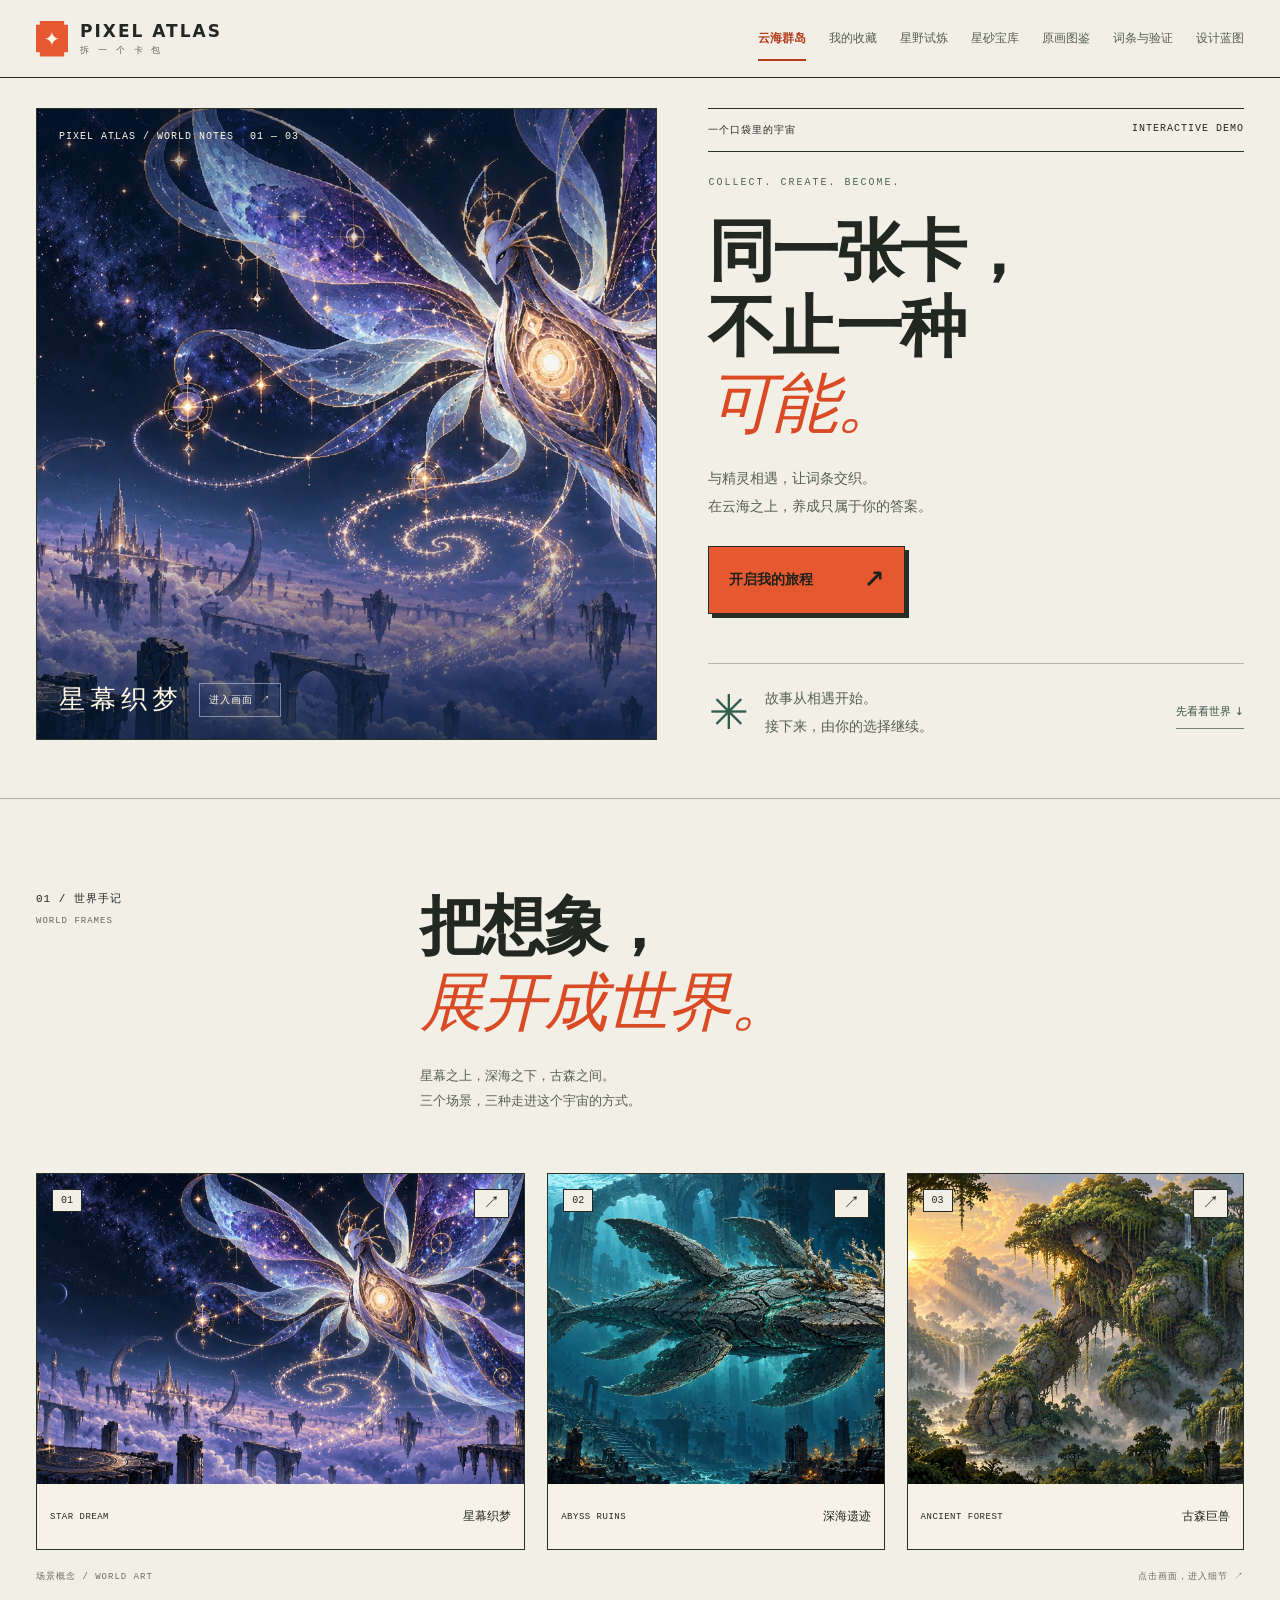
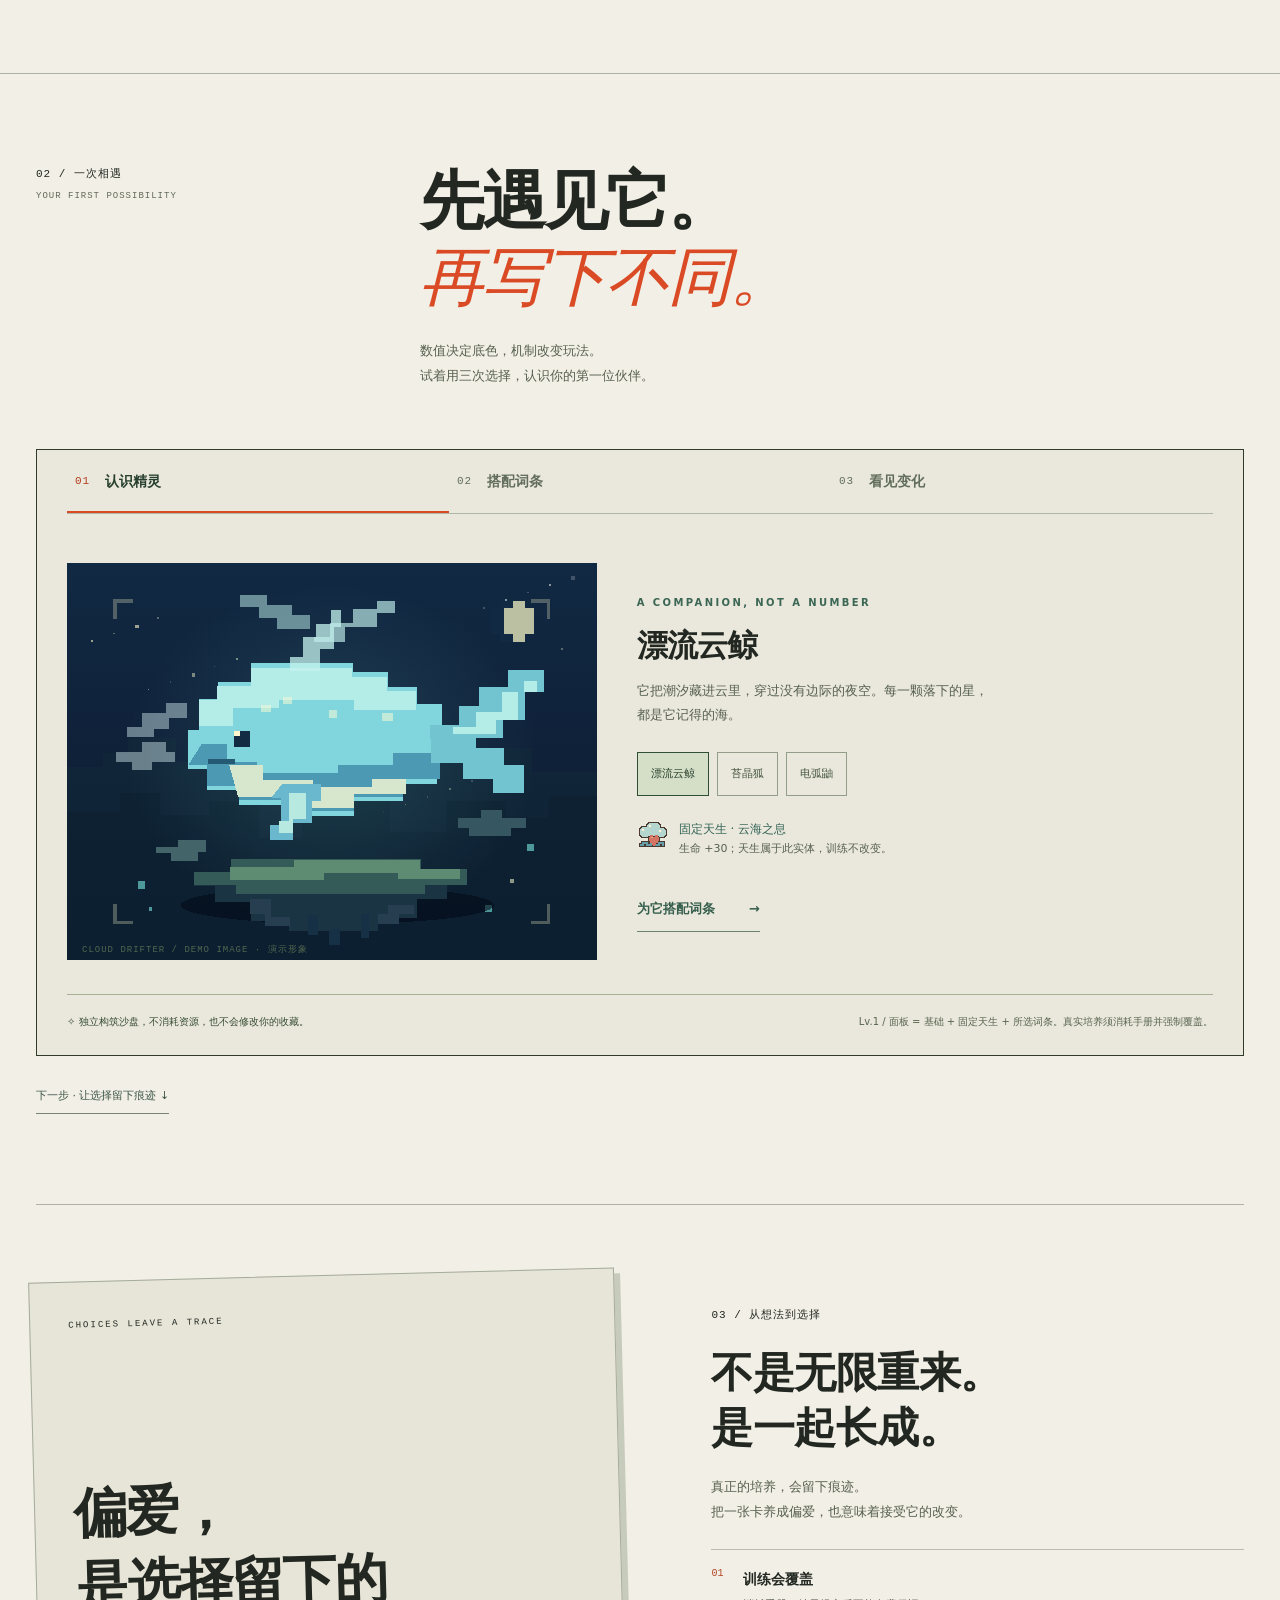
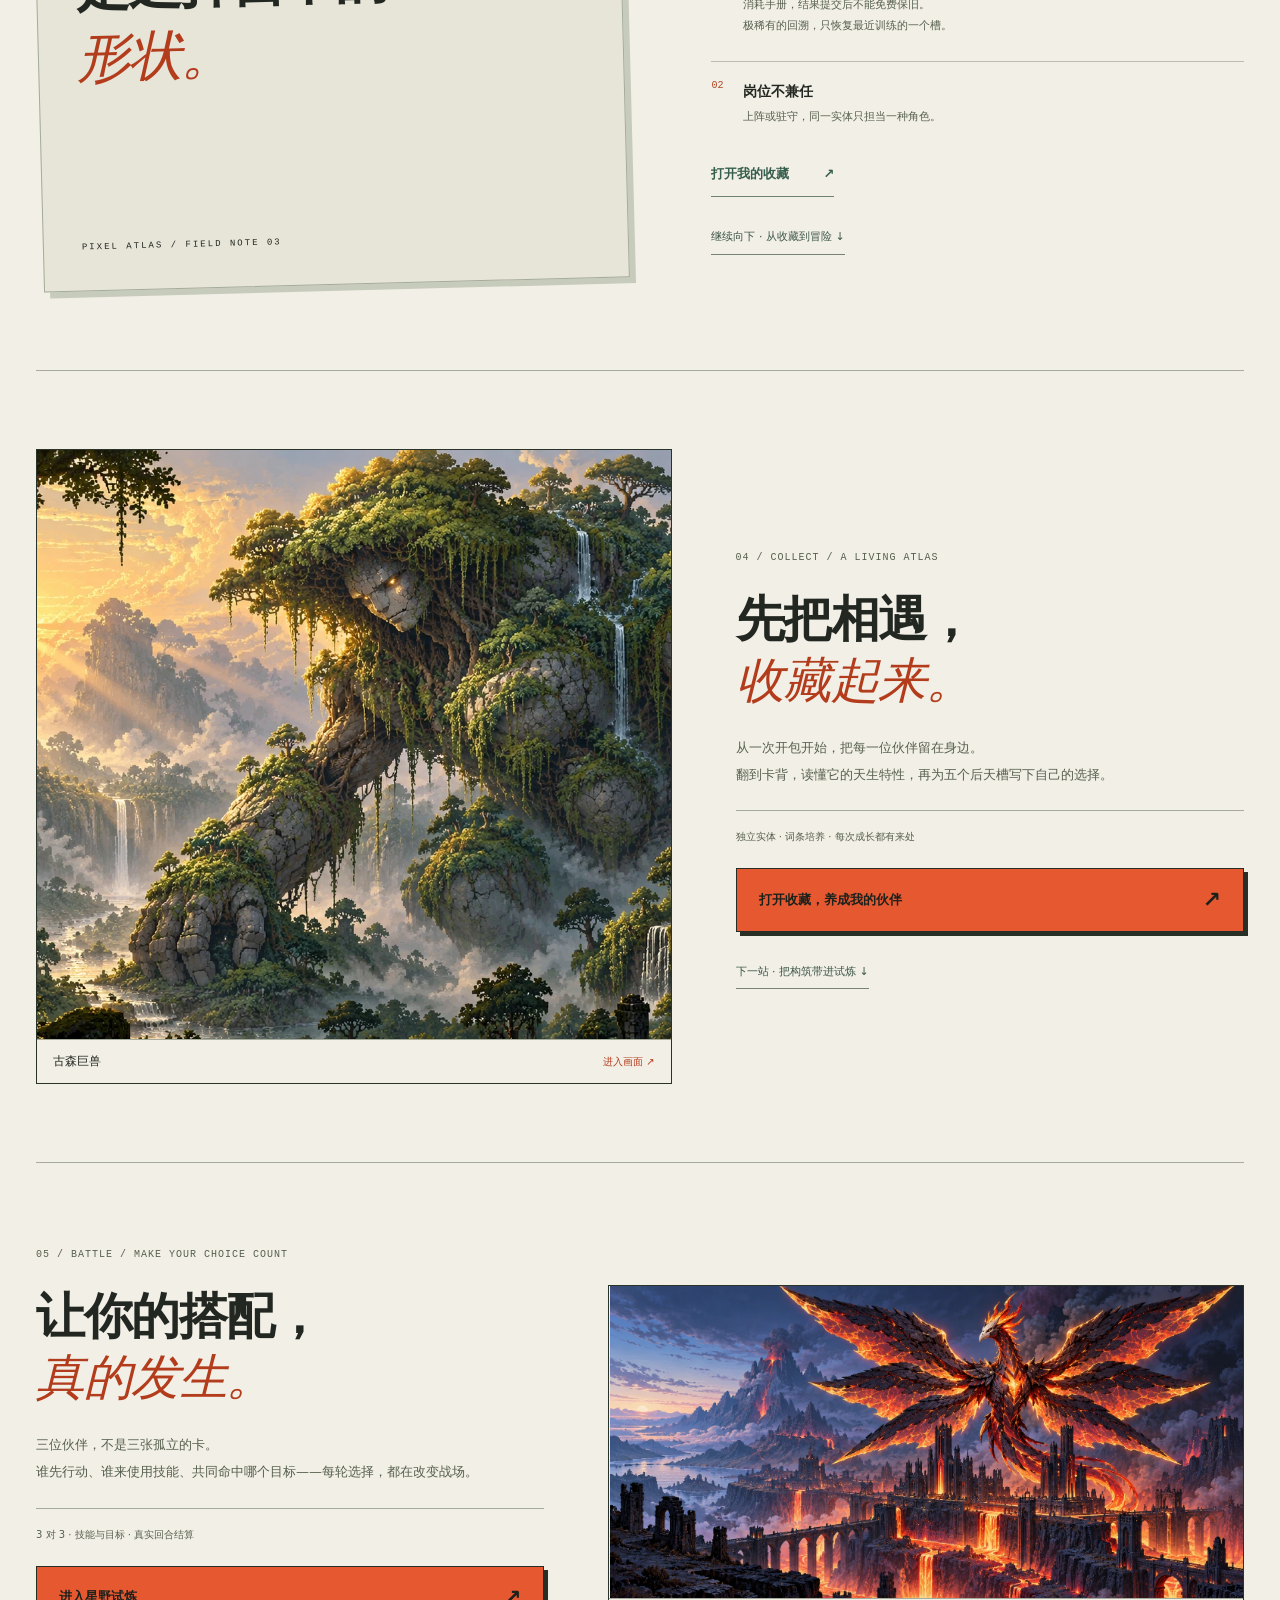
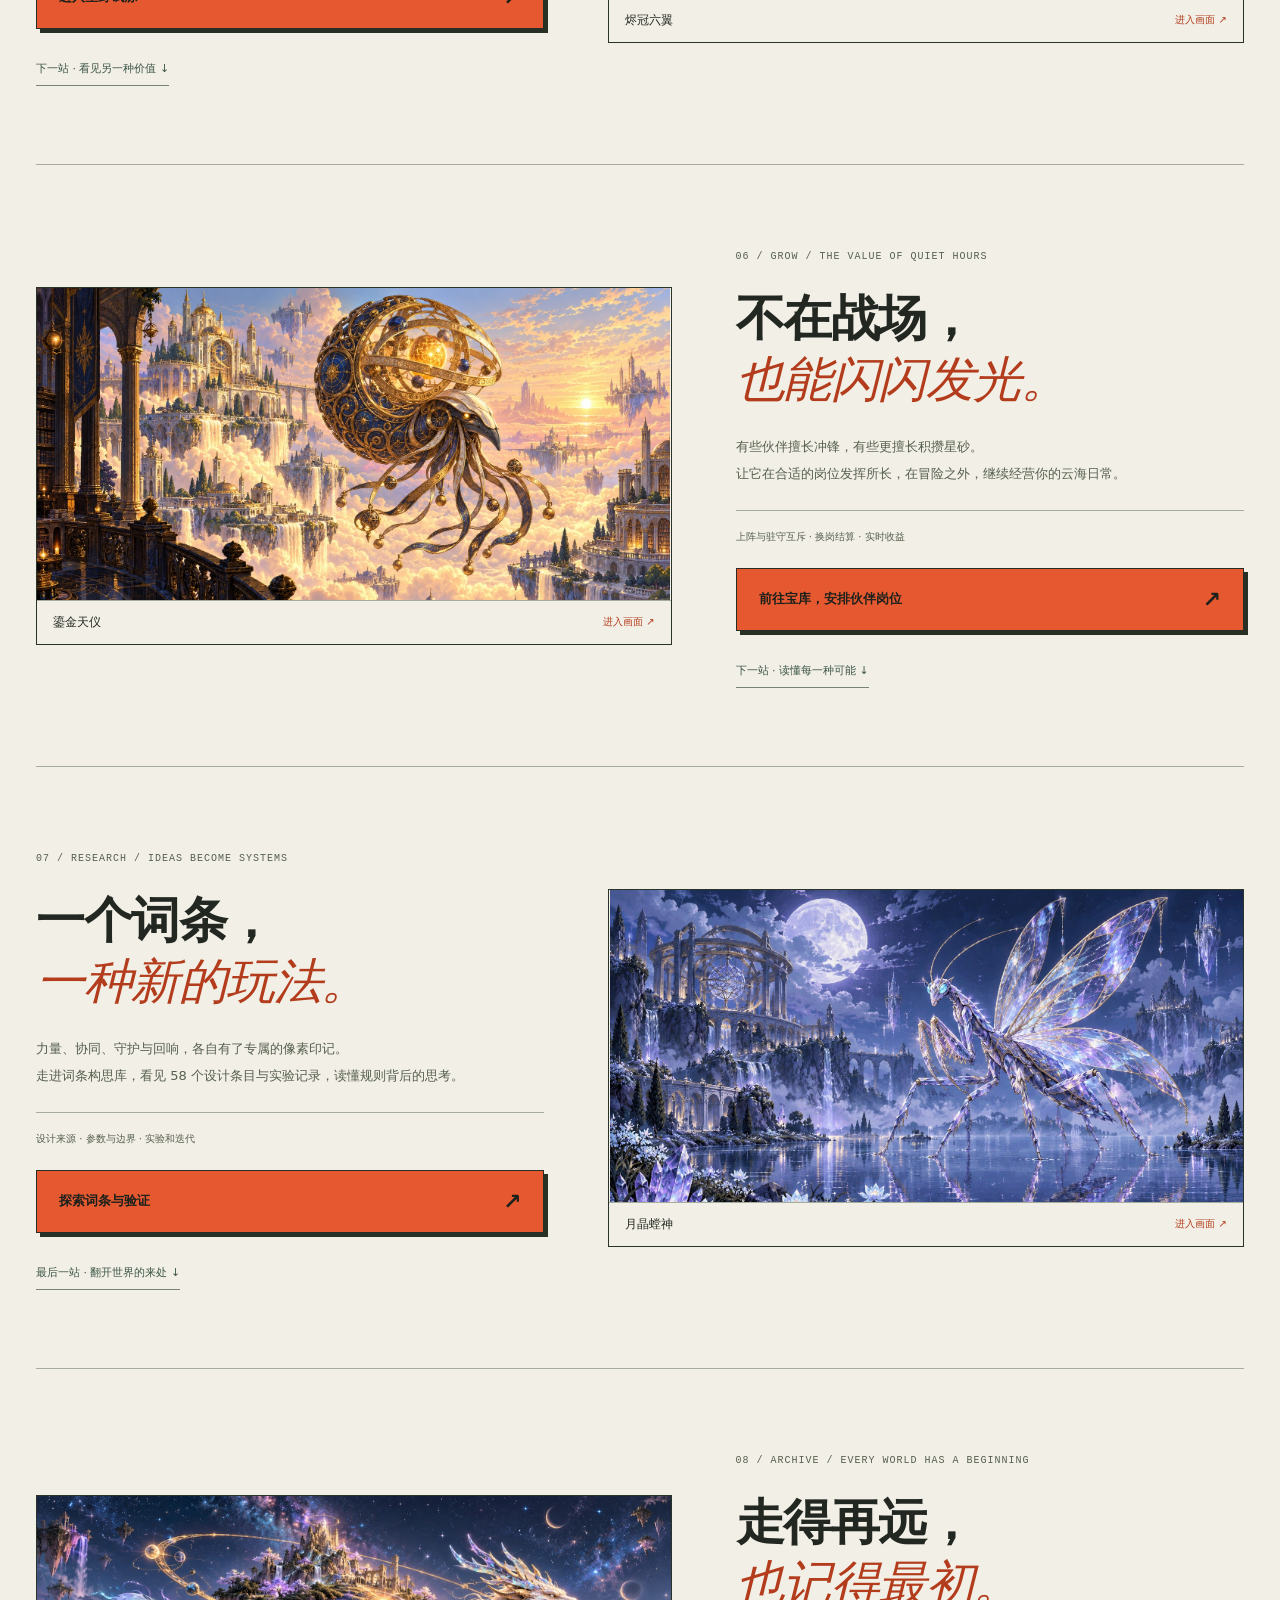
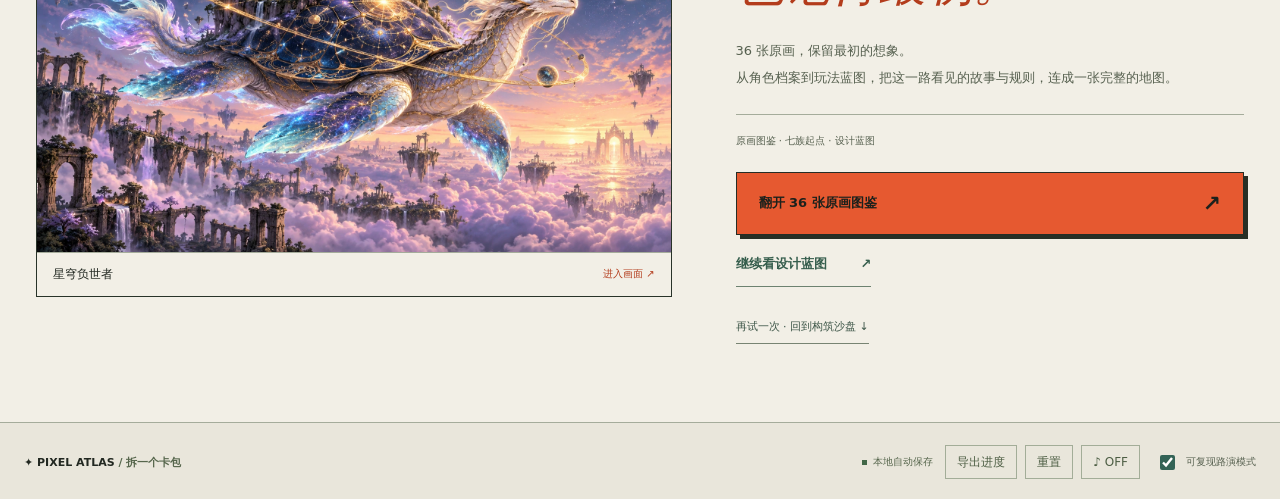
==== index.html @ bafd6b23 "Deploy Pack Opening interactive demo" ====
<!doctype html>
<html lang="zh-CN"><head><meta charset="UTF-8"><meta name="viewport" content="width=device-width, initial-scale=1"><meta name="theme-color" content="#f2efe6"><meta name="description" content="同一张卡，不止一种可能。与精灵相遇，让数值与机制交织，在云海群岛养成属于你的答案。"><title>拆一个卡包 · PIXEL ATLAS</title><style>
:root{--bg:#101827;--panel:#172339;--panel2:#1c2b43;--line:#2b3c51;--ink:#f5f0df;--muted:#9bacc0;--mint:#a4e5cd;--coral:#ff927a;--gold:#f1cb7b;--blue:#8dbce6;--shadow:0 20px 50px #070d1880}*{box-sizing:border-box}body{margin:0;background:var(--bg);color:var(--ink);font:14px/1.6 system-ui,-apple-system,"Segoe UI","PingFang SC","Microsoft YaHei",sans-serif}button,input,select{font:inherit}button{cursor:pointer;color:inherit;border:0}button:disabled{opacity:.4;cursor:not-allowed}button,a,input,select{touch-action:manipulation}button:focus-visible,a:focus-visible,input:focus-visible,select:focus-visible{outline:3px solid var(--gold);outline-offset:4px}button{transition:background .18s,transform .18s,border-color .18s}button:hover:not(:disabled){filter:brightness(1.09)}button:active:not(:disabled){transform:translateY(1px)}button.primary{background:var(--coral);color:#56604f;font-weight:800;box-shadow:4px 4px 0 #29332920;padding:13px 22px;border:1px solid #a5ac9b}button.secondary{background:var(--panel2);border:1px solid #a5ac9b;padding:11px 17px;font-weight:650}button.ghost{background:transparent;border:1px solid var(--line);padding:8px 12px;color:var(--muted)}button.small{padding:6px 11px;font-size:12px;box-shadow:none}.mint{color:var(--mint)}.coral{color:var(--coral)}.gold{color:var(--gold)}.muted{color:var(--muted)}.mono{font-family:ui-monospace,"SFMono-Regular",Consolas,monospace;font-variant-numeric:tabular-nums}.eyebrow{color:var(--mint);font-size:10px;font-weight:700;letter-spacing:2.4px;text-transform:uppercase}.tag{display:inline-flex;align-items:center;gap:5px;padding:3px 8px;border:1px solid #a5ac9b;color:var(--mint);background:#e7e4d8;font-size:10px;line-height:1.5;letter-spacing:.6px}.tag.coral{color:var(--coral);border-color:#a5ac9b;background:#e7e4d8}.tag.gold{color:var(--gold);border-color:#a5ac9b;background:#e7e4d8}h1,h2,h3,p{margin:0}h1{font-size:40px;line-height:1.23;letter-spacing:-1.4px;font-weight:850}h2{font-size:24px;line-height:1.3;letter-spacing:-.5px}h3{font-size:17px}p{color:var(--muted)}.app{min-height:100vh;display:grid;grid-template-columns:205px 1fr}.sidebar{position:fixed;top:0;bottom:0;width:205px;z-index:30;border-right:1px solid var(--line);padding:34px 22px;background:#e7e4d8;display:flex;flex-direction:column}.brand{display:flex;gap:12px;align-items:center;margin-bottom:40px}.brand-mark{width:39px;height:42px;position:relative;background:var(--mint);clip-path:polygon(12% 0,88% 0,88% 12%,100% 12%,100% 88%,88% 88%,88% 100%,12% 100%,12% 88%,0 88%,0 12%,12% 12%);display:grid;place-items:center;color:#56604f;font-size:24px;font-weight:900}.brand strong{display:block;line-height:1.2;font-size:15px;letter-spacing:1.2px}.brand small{font:9px ui-monospace,monospace;letter-spacing:3px;color:var(--muted)}.nav-label{font-size:9px;letter-spacing:2px;color:#56604f;margin:0 12px 12px}.nav{display:grid;gap:7px}.nav button{display:flex;align-items:center;gap:13px;text-align:left;background:transparent;border:1px solid transparent;padding:12px 14px;color:var(--muted);font-size:13px}.nav button.active{color:var(--mint);border-color:#a5ac9b;background:#e7e4d8;box-shadow:inset 3px 0 var(--mint)}.nav-icon{font-size:18px;width:20px;line-height:1}.nav small{margin-left:auto;font-size:9px}.sidebar-bottom{margin-top:auto;padding-top:24px}.weather{border:1px solid var(--line);padding:14px;margin-bottom:17px;background:linear-gradient(125deg,#e7e4d8,#e7e4d8)}.weather .star{font-size:22px;color:var(--gold)}.weather strong{display:block;font-size:11px;margin:3px 0}.weather p{font-size:10px;line-height:1.7}.sidebar-bottom button{width:100%;text-align:left}.sidebar-foot{font-size:9px;color:#56604f;padding:12px 2px;letter-spacing:.4px}.main{grid-column:2;min-width:0;padding:0 40px 40px;max-width:1600px;width:100%;margin:auto}.topbar{height:91px;display:flex;align-items:center;justify-content:space-between;gap:12px;border-bottom:1px solid var(--line);margin-bottom:30px}.breadcrumb{font-size:11px;letter-spacing:1px;color:var(--muted)}.breadcrumb span{color:var(--ink);margin-left:8px}.top-tools{display:flex;gap:14px;align-items:center}.status{font-size:10px;color:var(--muted);display:flex;align-items:center;gap:6px}.dot{width:5px;height:5px;background:var(--mint);box-shadow:0 0 8px #29332920}.balance{padding:6px 11px;background:#e7e4d8;border:1px solid #a5ac9b;color:var(--gold);font-size:12px}.toggle{display:flex;gap:8px;align-items:center;font-size:10px;color:var(--muted);cursor:pointer}.toggle input{accent-color:var(--mint);width:15px;height:15px}.page-head{display:flex;justify-content:space-between;align-items:flex-end;gap:20px;margin:0 0 23px}.page-head h1{margin-top:9px}.page-head p{margin-top:11px;max-width:590px;font-size:12px}.page-actions{display:flex;gap:8px}.world{display:grid;grid-template-columns:minmax(0,1.6fr) minmax(265px,.85fr);gap:22px}.stage{min-height:490px;border:1px solid #a5ac9b;position:relative;overflow:hidden;background:radial-gradient(ellipse at 50% 60%,#e7e4d8 0,#e7e4d8 45%,#e7e4d8 78%);display:flex;justify-content:center;align-items:center;isolation:isolate}.stage:before{content:"";position:absolute;inset:0;background-image:linear-gradient(#e7e4d8 1px,transparent 1px),linear-gradient(90deg,#e7e4d8 1px,transparent 1px);background-size:32px 32px;mask-image:linear-gradient(to bottom,transparent,#000)}.stage:after{content:"";position:absolute;width:440px;height:440px;border:1px solid #a5ac9b;border-radius:50%;z-index:-1;box-shadow:0 0 0 54px #29332920,0 0 0 55px #29332920,0 0 0 109px #29332920,0 0 0 110px #29332920}.stage-label{position:absolute;top:21px;left:23px;z-index:2}.stage-coords{position:absolute;right:20px;top:21px;color:#56604f;font-size:9px;text-align:right}.stage-caption{position:absolute;bottom:17px;left:22px;right:22px;display:flex;justify-content:space-between;font-size:9px;letter-spacing:1px;color:#56604f}.hero-card{width:268px;transform:rotate(-4deg);background:#e7e4d8;border:5px solid #a5ac9b;box-shadow:10px 12px 0 #29332920,0 0 70px #29332920;color:#56604f;position:relative;margin-top:15px;transition:transform .4s;cursor:pointer;padding:0;display:block;text-align:left}.hero-card:hover{transform:rotate(0) translateY(-7px);filter:none!important}.card-head{display:flex;justify-content:space-between;padding:9px 11px;font-size:9px;font-weight:800;letter-spacing:1.1px;background:#e7e4d8}.rarity{background:#e7e4d8;color:#56604f;padding:0 6px}.card-illustration{height:224px;overflow:hidden;background:#e7e4d8}.card-illustration svg{height:100%;width:100%;object-fit:cover;display:block}.card-desc{padding:13px 13px 10px}.card-desc h3{font-size:22px;letter-spacing:1px;line-height:1.2}.card-desc p{color:#56604f;font-size:9px;letter-spacing:2px;margin:4px 0 10px}.card-stats{display:flex;border-top:1px solid #a5ac9b;padding-top:7px;justify-content:space-between;font-size:11px;font-weight:800}.card-stat-label{font-size:8px;color:#56604f;margin-right:4px}.card-bottom{display:flex;justify-content:space-between;border-top:1px solid #a5ac9b;margin-top:10px;padding-top:7px;font-size:8px;color:#56604f}.float-note{position:absolute;font-size:9px;z-index:4;color:var(--mint);line-height:1.7;padding:9px 11px;background:#e7e4d8;border:1px solid #a5ac9b;box-shadow:5px 5px 0 #29332920}.note-a{left:5%;bottom:98px;transform:rotate(-4deg)}.note-b{right:5%;top:112px;transform:rotate(4deg);border-color:#a5ac9b;color:var(--gold);background:#e7e4d8}.float-note b{font-size:12px;display:block}.side-stack{display:grid;grid-template-rows:auto 1fr;gap:18px}.panel{background:var(--panel);border:1px solid var(--line);padding:22px}.panel-title{display:flex;align-items:center;justify-content:space-between;margin-bottom:18px}.panel-title h3{font-size:13px}.rate{font:800 44px/1.2 ui-monospace,monospace;color:var(--mint);letter-spacing:-3px}.rate small{font:11px system-ui;color:var(--muted);letter-spacing:0;margin-left:6px}.earn-detail{display:flex;justify-content:space-between;margin-top:18px;padding-top:15px;border-top:1px solid var(--line);font-size:10px;color:var(--muted)}.earn-detail b{display:block;color:var(--ink);font:600 17px/1.8 ui-monospace,monospace}.earn-detail button{align-self:flex-end}.vault-dots{display:flex;gap:5px;margin-top:14px}.vault-dots span{height:4px;background:var(--mint);flex:1;opacity:.65}.vault-dots span:nth-child(2n){opacity:.2}.journey{display:grid;gap:13px}.journey-row{display:flex;gap:12px;align-items:flex-start}.journey-num{font:11px ui-monospace,monospace;color:var(--coral);border:1px solid #a5ac9b;width:27px;height:27px;display:grid;place-items:center;flex-shrink:0}.journey-row strong{font-size:11px}.journey-row p{font-size:10px;margin-top:2px}.chapter{display:flex;justify-content:space-between;align-items:center;margin:25px 0 12px}.chapter h2{font-size:15px}.chapter .eyebrow{font-size:9px;margin-left:10px;color:#56604f}.collection-preview{display:grid;grid-template-columns:repeat(4,1fr);gap:13px}.mini-card{background:#e7e4d8;border:1px solid var(--line);text-align:left;padding:0;overflow:hidden;position:relative}.mini-card.selected{border-color:var(--mint);box-shadow:0 0 0 1px var(--mint)}.mini-art{height:108px;overflow:hidden;background:#e7e4d8}.mini-art svg{width:100%;height:100%;display:block}.mini-info{padding:10px 12px;display:flex;justify-content:space-between;align-items:center}.mini-info strong{font-size:11px;display:block}.mini-info small{font-size:9px;color:var(--muted)}.mini-info .tag{font-size:8px;padding:2px 5px}.footer-note{font-size:10px;color:#56604f;display:flex;gap:12px;flex-wrap:wrap;border-top:1px solid var(--line);padding-top:17px;margin-top:25px}.footer-note span:first-child{color:#56604f}.section-note{background:#e7e4d8;border:1px solid #a5ac9b;padding:11px 14px;font-size:11px;color:#56604f;line-height:1.8;margin-bottom:18px}.toolbar{display:flex;gap:8px;margin:0 0 18px;flex-wrap:wrap}.filter{padding:7px 13px;border:1px solid var(--line);background:transparent;color:var(--muted);font-size:11px}.filter.active{background:var(--mint);border-color:var(--mint);color:#56604f}.inventory-layout{display:grid;grid-template-columns:minmax(250px,1fr) minmax(340px,1.08fr);gap:24px;align-items:start}.inventory-grid{display:grid;grid-template-columns:repeat(2,minmax(0,1fr));gap:13px;max-height:770px;overflow:auto;padding:2px}.inventory-grid .mini-art{height:145px}.detail{background:#e7e4d8;border:1px solid #a5ac9b;padding:23px;min-width:0}.detail-head{display:flex;justify-content:space-between;align-items:flex-start;gap:12px;margin-bottom:13px}.detail-head h2{font-size:24px}.detail-head p{font-size:10px;margin-top:5px}.detail-art{height:218px;position:relative;background:#e7e4d8;overflow:hidden;margin:14px 0}.detail-art svg{height:100%;width:100%;display:block}.detail-art .tag{position:absolute;top:12px;left:12px}.detail-art button{position:absolute;bottom:10px;right:10px}.stats-grid{display:grid;grid-template-columns:repeat(4,1fr);gap:7px;margin:15px 0}.stat{padding:10px 4px;background:#e7e4d8;border:1px solid #a5ac9b;text-align:center}.stat strong{display:block;font:700 21px ui-monospace,monospace;color:var(--ink)}.stat small{font-size:9px;color:var(--muted)}.detail-subhead{font-size:11px;font-weight:750;margin:19px 0 9px;display:flex;justify-content:space-between;align-items:center}.detail-subhead span{font-size:9px;color:var(--muted);font-weight:400}.innate{border:1px solid #a5ac9b;background:#e7e4d8;padding:10px 12px;display:flex;justify-content:space-between;gap:10px;font-size:11px}.innate small{color:var(--mint);font-size:9px}.slot-list{display:grid;gap:7px}.slot{background:#e7e4d8;border:1px solid #a5ac9b;text-align:left;padding:9px 11px;display:flex;align-items:center;gap:10px;min-height:52px}.slot.active{border-color:var(--coral);background:#e7e4d8}.slot .slot-number{font:10px ui-monospace,monospace;color:#56604f;width:20px}.slot b{font-size:11px;display:block}.slot p{font-size:10px;color:#56604f;line-height:1.6}.slot .tag{margin-left:auto;white-space:nowrap;font-size:8px}.detail-actions{display:flex;gap:8px;flex-wrap:wrap;margin-top:16px}.detail-actions button{flex:1;white-space:nowrap}.source-panel{padding:13px;margin-top:14px;background:#e7e4d8;border:1px dashed #a5ac9b;font-size:10px;color:var(--muted)}.source-panel div{display:flex;justify-content:space-between;gap:10px;padding:4px 0}.source-panel span:last-child{color:var(--mint);text-align:right}.manuals{display:grid;grid-template-columns:1fr 1fr;gap:7px;margin-top:10px}.manual{padding:10px 12px;background:#e7e4d8;border:1px solid #a5ac9b;text-align:left;font-size:10px;display:flex;justify-content:space-between;gap:6px}.manual.selected{border-color:var(--mint);background:#e7e4d8}.manual b{display:block;font-size:11px}.manual small{color:var(--muted);font-size:9px}.back-story{padding:18px;background:linear-gradient(145deg,#e7e4d8,#e7e4d8);margin:12px 0;border:1px solid #a5ac9b;min-height:154px}.back-story h3{font-size:16px;margin:10px 0}.back-story p{font-size:11px;line-height:1.9}.card-seal{display:inline-block;color:var(--gold);font:12px ui-monospace,monospace;letter-spacing:4px}.jobs{display:grid;grid-template-columns:1fr 1fr;gap:20px}.job-card{display:flex;align-items:center;gap:12px;background:#e7e4d8;border:1px solid var(--line);padding:10px;margin:10px 0}.job-card .avatar{width:74px;height:65px;overflow:hidden;background:#e7e4d8;flex-shrink:0}.avatar svg{width:100%;height:100%}.job-card strong{font-size:12px;display:block}.job-card small{color:var(--muted);font-size:9px}.job-card button{margin-left:auto}.job-card.empty{min-height:87px;border-style:dashed;color:var(--muted);justify-content:center;font-size:11px}.vault-overview{display:flex;align-items:center;justify-content:space-between;gap:20px;margin-bottom:20px;background:linear-gradient(100deg,#e7e4d8,#e7e4d8);border:1px solid #a5ac9b;padding:24px}.vault-overview .rate{font-size:40px}.bench-grid{display:grid;grid-template-columns:repeat(3,1fr);gap:12px}.bench-grid .job-card{display:block;margin:0}.bench-grid .job-card .avatar{width:100%;height:115px;margin-bottom:8px}.bench-grid .job-card button{margin-top:8px}.battle-stage{background:radial-gradient(ellipse at 50% 55%,#e7e4d8,#e7e4d8 70%);border:1px solid #a5ac9b;padding:24px;position:relative;overflow:hidden}.battle-round{display:flex;justify-content:space-between;align-items:center;margin-bottom:20px}.battle-round strong{font:700 14px ui-monospace,monospace;letter-spacing:3px;color:var(--gold)}.arena-row{display:grid;grid-template-columns:repeat(3,1fr);gap:14px}.fighter{background:#e7e4d8;border:1px solid #a5ac9b;padding:0;text-align:left;position:relative;overflow:hidden}.fighter.selected{border-color:var(--mint);box-shadow:0 0 0 2px #29332920}.fighter.target{border-color:var(--coral);box-shadow:0 0 0 2px #29332920}.fighter.dead{opacity:.28;filter:grayscale(1);cursor:not-allowed}.fighter-art{height:123px;position:relative}.fighter-art svg{width:100%;height:100%;display:block}.fighter-art .tag{position:absolute;top:7px;left:7px;font-size:8px;background:#e7e4d8}.fighter-bottom{padding:9px 11px}.fighter-bottom strong{font-size:11px}.hp-label{display:flex;justify-content:space-between;color:#56604f;font-size:9px;margin:5px 0}.hp-track{height:5px;background:#e7e4d8;overflow:hidden}.hp-fill{height:100%;background:var(--mint);transition:width .5s}.enemy .hp-fill{background:var(--coral)}.arena-divider{display:flex;align-items:center;gap:18px;margin:16px 0;color:#56604f;font:10px ui-monospace,monospace;letter-spacing:3px}.arena-divider:before,.arena-divider:after{content:"";height:1px;background:#e7e4d8;flex:1}.battle-layout{display:grid;grid-template-columns:minmax(0,1.65fr) minmax(270px,.85fr);gap:20px;align-items:start}.battle-controls{margin-top:18px;display:flex;gap:8px;flex-wrap:wrap;align-items:center}.battle-controls button{flex:1;white-space:nowrap}.battle-controls p{width:100%;font-size:10px;text-align:center}.log{height:395px;overflow-y:auto;scroll-behavior:smooth;display:flex;flex-direction:column;gap:9px;padding-right:7px}.log p{font-size:10px;padding-bottom:8px;border-bottom:1px solid #a5ac9b;line-height:1.8}.log p.important{color:var(--mint)}.log p.alert{color:var(--coral)}.log p.round{font-weight:700;color:var(--gold);letter-spacing:1px;margin-top:8px}.mechanic-badge{display:block;background:#e7e4d8;border:1px solid #a5ac9b;padding:10px;font-size:10px;color:var(--mint);margin-bottom:14px}.blueprint-hero{display:grid;grid-template-columns:1.5fr 1fr;gap:20px;margin:0 0 23px}.manifesto{padding:30px;border:1px solid #a5ac9b;background:linear-gradient(120deg,#e7e4d8,#e7e4d8);position:relative}.manifesto h2{font-size:28px;line-height:1.6;margin:10px 0}.manifesto p{font-size:12px}.blueprint-grid{display:grid;grid-template-columns:repeat(3,1fr);gap:15px}.blueprint-card{padding:22px;background:#e7e4d8;border:1px solid var(--line);min-width:0}.blueprint-card .number{font:11px ui-monospace,monospace;letter-spacing:2px;color:var(--coral);margin-bottom:13px}.blueprint-card h3{font-size:16px;margin:10px 0}.blueprint-card p{font-size:11px;line-height:1.9}.blueprint-card .tag{margin:3px 2px 3px 0}.race-list{display:grid;grid-template-columns:repeat(7,1fr);gap:9px;margin-bottom:22px}.race{border:1px solid #a5ac9b;background:#e7e4d8;padding:14px 5px;text-align:center;font-size:11px}.race small{display:block;font-size:8px;color:var(--muted);margin-top:4px}.overlay{position:fixed;inset:0;z-index:80;background:#e7e4d8;backdrop-filter:blur(8px);display:flex;align-items:center;justify-content:center;padding:24px}.modal{width:520px;max-width:100%;max-height:90vh;overflow:auto;background:#e7e4d8;border:1px solid #a5ac9b;box-shadow:var(--shadow);padding:28px;animation:modalin .22s ease-out}.modal.wide{width:870px}.modal h2{font-size:24px;margin:8px 0 12px}.modal p{font-size:12px;line-height:1.9}.modal-actions{display:flex;justify-content:flex-end;gap:10px;margin-top:23px}.modal .warning{background:#e7e4d8;border:1px solid #a5ac9b;color:#56604f;padding:12px;font-size:11px;margin:15px 0}.result-box{padding:22px;background:#e7e4d8;border:1px solid #a5ac9b;margin:20px 0}.result-box h3{color:var(--mint);font-size:24px;margin:6px 0}.result-box p{font-size:12px;color:#56604f}.pack-cards{display:grid;grid-template-columns:repeat(3,1fr);gap:18px;margin:22px 0}.pack-cards .hero-card{transform:none;cursor:default;width:100%;margin:0;animation:reveal .7s both}.pack-cards .hero-card:nth-child(2){animation-delay:.18s}.pack-cards .hero-card:nth-child(3){animation-delay:.36s}.pack-cards .card-illustration{height:180px}.pack-cards .card-desc h3{font-size:17px}.pack-cards .card-head{font-size:8px}.toast{position:fixed;bottom:28px;left:50%;transform:translateX(-50%);z-index:100;background:#e7e4d8;color:#56604f;border:1px solid #a5ac9b;padding:12px 22px;box-shadow:4px 4px 0 #29332920;font-size:12px;max-width:90%;animation:modalin .2s}.save-warning{background:#e7e4d8;color:#56604f;padding:9px 14px;font-size:11px;border:1px solid #a5ac9b;margin-bottom:16px}.empty-state{padding:40px;text-align:center;border:1px dashed var(--line);color:var(--muted)}.mobile-brand{display:none}.divider{height:1px;background:var(--line);margin:15px 0}.nowrap{white-space:nowrap}svg{shape-rendering:crispEdges}.help-line{font-size:10px;color:var(--muted);margin-top:10px;line-height:1.9}.win-banner{margin-bottom:14px;padding:20px;border:1px solid #a5ac9b;background:#e7e4d8;color:var(--mint);font-size:18px;font-weight:750}.win-banner.lose{background:#e7e4d8;border-color:#a5ac9b;color:#56604f}@keyframes reveal{from{opacity:0;transform:translateY(24px) rotateY(40deg)}to{opacity:1;transform:translateY(0) rotateY(0)}}@keyframes modalin{from{opacity:0;transform:translateY(8px)}to{opacity:1;transform:translateY(0)}}@media(min-width:1500px){.main{padding:0 60px 40px}.stage{min-height:530px}.hero-card{width:290px}.card-illustration{height:246px}.mini-art{height:130px}}@media(max-width:1150px){.app{grid-template-columns:177px 1fr}.sidebar{width:177px;padding:28px 15px}.main{padding:0 24px 30px}.world{grid-template-columns:minmax(0,1.35fr) minmax(250px,.9fr)}.note-a{left:3%;bottom:70px}.note-b{right:3%;top:90px}.stage{min-height:480px}.float-note{padding:6px 8px;font-size:8px}.float-note b{font-size:10px}.status{display:none}.battle-layout{grid-template-columns:1fr}.log{height:220px}.blueprint-grid{grid-template-columns:repeat(2,1fr)}}@media(max-width:900px){.world{grid-template-columns:1fr}.side-stack{grid-template-columns:1fr 1fr;grid-template-rows:auto}.stage{min-height:490px}.inventory-layout{grid-template-columns:1fr}.inventory-grid{grid-template-columns:repeat(3,1fr);max-height:365px}.inventory-grid .mini-art{height:105px}.detail{padding:20px}.blueprint-hero{grid-template-columns:1fr}.bench-grid{grid-template-columns:repeat(2,1fr)}.collection-preview{grid-template-columns:repeat(2,1fr)}.jobs{grid-template-columns:1fr}.topbar{height:77px}.page-head{align-items:flex-start}.page-head .page-actions{flex-direction:column}.page-head h1{font-size:34px}.race-list{grid-template-columns:repeat(4,1fr)}}@media(max-width:600px){.app{display:block}.sidebar{position:fixed;top:auto;bottom:0;width:100%;height:69px;padding:0 6px;border-right:0;border-top:1px solid #a5ac9b;background:#e7e4d8;backdrop-filter:blur(10px)}.brand,.nav-label,.sidebar-bottom{display:none}.nav{display:flex;justify-content:space-around;height:100%;gap:1px}.nav button{flex:1;flex-direction:column;gap:2px;justify-content:center;padding:6px 1px;font-size:9px;min-width:0;border:0}.nav button.active{box-shadow:inset 0 2px var(--mint);background:transparent}.nav-icon{font-size:20px}.nav small{display:none}.main{padding:0 17px 90px}.topbar{height:67px;margin-bottom:24px;gap:5px}.breadcrumb{display:none}.mobile-brand{display:block;font-size:13px;font-weight:800;line-height:1.2}.mobile-brand small{font-size:8px;color:var(--mint);letter-spacing:1.7px;display:block;margin-top:3px}.top-tools{gap:8px}.balance{font-size:10px;padding:5px 7px}.toggle{font-size:9px;gap:3px}.top-tools .sound-label{display:none}.top-tools button{padding:5px 8px}.page-head{display:block;margin-bottom:20px}.page-head h1{font-size:34px}.page-head p{font-size:11px}.page-actions{margin-top:17px}.page-head .page-actions{flex-direction:row}.eyebrow{font-size:9px;letter-spacing:2px}.stage{min-height:460px}.hero-card{width:245px}.card-illustration{height:204px}.stage-label{top:15px;left:15px}.stage-coords{right:15px;top:17px;font-size:8px}.stage-caption{font-size:8px;left:14px;right:14px}.float-note{font-size:7px;padding:5px 7px}.float-note b{font-size:9px}.note-a{left:3%;bottom:55px}.note-b{right:2%;top:87px}.side-stack{grid-template-columns:1fr;gap:14px}.panel{padding:19px}.side-stack .journey{grid-template-columns:repeat(3,1fr);gap:8px}.journey-row{display:block}.journey-num{margin-bottom:6px}.journey-row strong{font-size:10px}.journey-row p{font-size:9px}.collection-preview{gap:10px}.chapter h2{font-size:13px}.chapter .eyebrow{display:none}.mini-art{height:103px}.mini-info{padding:9px}.mini-info strong{font-size:10px}.footer-note{font-size:9px;gap:5px}.inventory-grid{grid-template-columns:repeat(2,1fr);max-height:330px}.inventory-grid .mini-art{height:108px}.detail{padding:17px}.detail-head h2{font-size:22px}.detail-art{height:210px}.stats-grid{gap:5px}.stat strong{font-size:18px}.manual{padding:9px}.battle-stage{padding:12px}.arena-row{gap:6px}.fighter-art{height:88px}.fighter-art .tag{font-size:7px;padding:1px 3px;top:4px;left:3px}.fighter-bottom{padding:6px}.fighter-bottom strong{font-size:9px}.hp-label{font-size:7px}.battle-round{margin-bottom:14px}.battle-round strong{font-size:10px;letter-spacing:1px}.battle-round .tag{font-size:8px}.battle-controls button{padding:10px;font-size:11px}.arena-divider{font-size:8px;margin:12px 0;gap:10px}.vault-overview{padding:18px;flex-wrap:wrap;gap:12px}.vault-overview .rate{font-size:35px}.blueprint-grid{grid-template-columns:1fr}.blueprint-card{padding:20px}.manifesto{padding:22px}.manifesto h2{font-size:23px}.race-list{gap:6px}.race{padding:10px 4px;font-size:10px}.pack-cards{gap:8px}.pack-cards .card-illustration{height:110px}.pack-cards .hero-card{border-width:3px;box-shadow:3px 4px 0 #29332920}.pack-cards .card-head{font-size:6px;padding:5px}.pack-cards .card-desc{padding:8px 6px}.pack-cards .card-desc h3{font-size:11px;letter-spacing:0}.pack-cards .card-desc p{font-size:6px;letter-spacing:.5px}.pack-cards .card-stats{font-size:8px;flex-wrap:wrap;gap:2px}.pack-cards .card-stat-label{font-size:6px}.pack-cards .card-bottom{display:none}.overlay{padding:14px}.modal{padding:21px 17px}.modal h2{font-size:21px}.modal-actions button{padding:10px 14px;font-size:11px}.toast{bottom:84px;width:max-content;font-size:11px;text-align:center}.bench-grid{grid-template-columns:1fr 1fr}.bench-grid .job-card .avatar{height:95px}.source-panel{padding:10px;font-size:9px}}
@media(prefers-reduced-motion:reduce){*{animation:none!important;transition:none!important;scroll-behavior:auto!important}}

.original-art{display:block;position:relative;width:100%;height:100%;overflow:hidden;background:linear-gradient(135deg,#e7e4d8,#e7e4d8)}.original-sprite{display:block;height:100%;width:auto;max-width:100%;margin:auto;background-repeat:no-repeat;image-rendering:pixelated}.original-grid{display:grid;grid-template-columns:repeat(6,minmax(0,1fr));gap:14px}.original-card{padding:0;text-align:left;border:1px solid #a5ac9b;background:#e7e4d8;overflow:hidden}.original-card>.original-art{height:196px}.original-card>div{padding:12px}.original-card strong{display:block;font-size:13px;margin:4px 0}.original-card span:not(.original-art):not(.original-sprite){font-size:9px;color:var(--muted)}.original-full{width:220px;margin:20px auto;background-repeat:no-repeat;image-rendering:pixelated}.trait-grid{display:grid;grid-template-columns:repeat(3,minmax(0,1fr));gap:14px}.trait-card{border:1px solid #a5ac9b;padding:20px;background:#e7e4d8}.trait-card h3{font-size:16px;margin-bottom:12px}.trait-card p{font-size:11px;line-height:1.9}.trait-card>small{font-size:9px;color:#56604f;display:block;border-top:1px solid #a5ac9b;margin-top:15px;padding-top:10px}.trait-card details{font-size:10px;margin-top:13px;color:#56604f}.trait-card summary{cursor:pointer;color:var(--mint)}.trait-card ul{padding-left:15px}.trait-card li{margin:5px 0}.research-summary{padding:27px;background:linear-gradient(115deg,#e7e4d8,#e7e4d8);border:1px solid #a5ac9b;display:flex;align-items:center;justify-content:space-between;gap:20px;margin-bottom:25px}.research-summary h2{font-size:24px;line-height:1.5;margin-top:8px}.research-count b{font:700 24px ui-monospace,monospace;color:var(--gold);white-space:nowrap}.research-count span{display:block;font-size:10px;color:var(--muted);margin-top:8px}.timeline{display:grid;gap:20px;margin-bottom:23px}.timeline-item{display:grid;grid-template-columns:43px 1fr;gap:16px}.timeline-index{width:40px;height:40px;background:#e7e4d8;border:1px solid #a5ac9b;display:grid;place-items:center;color:var(--mint);font-size:13px}.timeline-content{border:1px solid #a5ac9b;background:#e7e4d8;padding:23px}.timeline-content h3{font-size:19px;margin-bottom:12px}.timeline-content p{font-size:12px;line-height:1.9}.evidence-row{display:grid;grid-template-columns:1fr 1fr;gap:10px;margin-top:17px}.evidence{padding:12px;font-size:11px;line-height:1.9}.evidence.yes{background:#e7e4d8;border:1px solid #a5ac9b;color:#56604f}.evidence.no{background:#e7e4d8;border:1px solid #a5ac9b;color:#56604f}.home-links{display:grid;grid-template-columns:1fr 1fr;gap:16px;margin-top:20px}.home-links button{text-align:left;background:#e7e4d8;border:1px solid #a5ac9b;padding:16px 19px}.home-links b{display:block;font-size:13px}.home-links span{font-size:10px;color:var(--mint);display:block;margin-top:4px}.stage{background-image:linear-gradient(90deg,#e7e4d8,#e7e4d8),var(--demo-banner);background-size:cover;background-position:center}.nav{gap:3px}.nav button{padding-top:10px;padding-bottom:10px}.sidebar .weather{padding:10px}.brand{margin-bottom:28px}.original-card:hover{border-color:var(--mint)}
@media(max-width:1150px){.original-grid{grid-template-columns:repeat(4,minmax(0,1fr))}.trait-grid{grid-template-columns:repeat(2,minmax(0,1fr))}.research-summary{display:block}.research-count{margin-top:20px}.sidebar .weather{display:none}.original-card>.original-art{height:180px}}
@media(max-width:600px){.original-grid{grid-template-columns:repeat(3,minmax(0,1fr));gap:8px}.original-card>.original-art{height:132px}.original-card>div{padding:8px}.original-card strong{font-size:10px}.original-card .eyebrow{font-size:7px}.original-card span:not(.original-art):not(.original-sprite){font-size:8px}.trait-grid{grid-template-columns:1fr}.trait-card{padding:18px}.research-summary{padding:20px}.research-summary h2{font-size:22px}.research-count b{font-size:22px}.timeline-item{grid-template-columns:25px 1fr;gap:9px}.timeline-index{width:25px;height:28px;font-size:10px}.timeline-content{padding:16px}.timeline-content h3{font-size:17px}.timeline-content p{font-size:11px}.evidence-row{grid-template-columns:1fr}.timeline-content .panel-title{display:block}.timeline-content .tag{margin-top:8px}.home-links{gap:9px}.home-links button{padding:12px}.home-links b{font-size:11px}.home-links span{font-size:9px}.nav button{font-size:8px;padding:5px 0;gap:3px}.nav-icon{font-size:17px}.original-full{width:190px}}
:root{--demo-banner:linear-gradient(#091322,#122735)}

/* Immersive roadshow — keeps the original playable model and save contract. */
:root{--bg:#091322;--panel:#122237;--panel2:#1a3042;--line:#294150;--ink:#f7f0de;--muted:#a2b6c3;--mint:#a1e6cc;--coral:#ff977e}
html{scroll-behavior:smooth;scroll-padding-top:100px}body{background:var(--bg)}.app{display:block;min-height:100vh}.main{padding:0 48px 48px;max-width:1360px;grid-column:auto}.app.is-home .main{max-width:none;padding:0}.site-header{height:88px;padding:0 48px;display:flex;align-items:center;justify-content:space-between;gap:28px;position:relative;z-index:40;border-bottom:1px solid #a5ac9b;background:#e7e4d8}.is-home .site-header{position:absolute;inset:0 0 auto;background:linear-gradient(#e7e4d8,transparent);border:0}.site-brand{display:flex;align-items:center;gap:12px;text-decoration:none;border:0;background:none;padding:0;text-align:left}.site-brand .brand-mark{width:32px;height:36px;font-size:20px}.site-brand strong{font-size:17px;letter-spacing:2px;line-height:1.3}.site-brand small{display:block;font-size:9px;letter-spacing:3px;color:var(--muted)}.top-nav{display:flex;align-items:center;gap:30px;margin-left:auto}.top-nav button{background:none;padding:8px 0;color:#56604f;font-size:12px}.top-nav button[aria-current]{color:var(--mint);border-bottom:1px solid var(--mint)}.page-head{padding-top:42px;margin-bottom:28px}.page-head h1{font-size:38px}.play-status{display:flex;align-items:center;gap:18px;flex-wrap:wrap;padding:18px 0 0;font-size:11px;color:var(--muted)}.play-status .balance{margin-left:auto}.footer-note{max-width:1264px;margin:80px auto 0;padding:26px 0;display:flex;align-items:center;justify-content:space-between;gap:25px;color:#56604f;font-size:11px}.is-home .footer-note{margin:0 auto;padding:32px 48px 40px;max-width:1360px}.footer-copy{max-width:650px}.footer-copy strong{display:block;color:var(--ink);font-size:14px;margin-bottom:8px}.footer-copy p{font-size:10px;line-height:1.9}.footer-tools{display:flex;gap:9px;flex-wrap:wrap;align-items:center}.footer-tools .toggle{width:100%;justify-content:flex-end}.footer-tools .status{margin-right:4px}.footer-note button{min-height:34px}.companion-image{height:100%;width:100%;object-fit:contain;display:block;filter:drop-shadow(0 12px 18px #29332920)}.card-illustration,.mini-art,.detail-art,.avatar,.fighter-art{background:radial-gradient(ellipse at 50% 70%,#e7e4d8,#e7e4d8 72%)}.card-illustration .companion-image{padding:8px}.mini-art .companion-image{padding:4px 15px}.detail-art{height:280px}.detail-art .companion-image{padding:0 35px}.hero-card{border-radius:7px;overflow:hidden;box-shadow:0 15px 40px #29332920;border:3px solid #a5ac9b}.hero-card:hover{transform:rotate(-1deg) translateY(-5px)}.mini-card{border-radius:6px}.mini-info strong{font-size:13px}.detail,.panel,.battle-stage,.manifesto{border-radius:7px}.save-warning{position:relative;z-index:45;margin:12px 20px}.is-home .save-warning{margin:90px 20px 0}.is-home .save-warning+.save-warning{margin-top:10px}
.landing-hero{min-height:760px;height:min(920px,100svh);position:relative;isolation:isolate;overflow:hidden;display:flex;align-items:center;background:#e7e4d8}.landing-hero:before{content:'';position:absolute;inset:0;z-index:-3;background-image:var(--demo-banner);background-size:cover;background-position:center;opacity:.46}.landing-hero:after{content:'';position:absolute;inset:0;z-index:-1;background:linear-gradient(90deg,#e7e4d8 0,#e7e4d8 33%,#e7e4d8 74%),linear-gradient(0deg,#e7e4d8 0,transparent 27%,#e7e4d8 75%,#e7e4d8)}.hero-copy{position:relative;z-index:3;padding:100px 0 90px;margin-left:max(7.4vw,48px);width:48%;max-width:680px;pointer-events:none}.hero-copy>*{pointer-events:auto}.hero-copy .eyebrow{font-size:10px;letter-spacing:3px;color:#56604f;margin-bottom:27px;display:flex;align-items:center;gap:14px}.hero-copy .eyebrow:before{content:'';width:32px;height:1px;background:var(--mint)}.hero-copy h1{font-size:clamp(48px,5.3vw,79px);line-height:1.22;letter-spacing:-3px;font-weight:760;text-shadow:0 4px 25px #29332920}.hero-copy h1 em{font-style:normal;color:var(--mint)}.hero-copy p{font-size:15px;line-height:1.9;margin:25px 0 35px;max-width:400px;color:#56604f}.hero-cta{font-size:14px!important;letter-spacing:1px;display:flex;align-items:center;gap:40px;border-radius:4px;padding:17px 24px!important;box-shadow:0 8px 32px #29332920!important}.hero-cta span{font-size:22px;line-height:1}.hero-visual{position:absolute;inset:12% -7% 2% 36%;z-index:1;display:flex;align-items:center;justify-content:center;pointer-events:none}.hero-visual:before{content:'';position:absolute;inset:19% 10%;background:radial-gradient(ellipse,#e7e4d8,transparent 66%);filter:blur(32px)}.hero-visual .companion-image{width:100%;height:100%;object-fit:contain;filter:drop-shadow(0 0 36px #29332920) drop-shadow(0 24px 35px #29332920);animation:drift 8s ease-in-out infinite;position:relative}.hero-visual svg{width:90%;height:auto}.hero-caption{position:absolute;right:6%;bottom:90px;z-index:3;text-align:right;display:flex;gap:12px;align-items:center}.hero-caption i{width:23px;height:1px;background:var(--mint)}.hero-caption strong{font-size:12px;letter-spacing:3px}.hero-caption span{display:block;font:8px ui-monospace,monospace;letter-spacing:3px;color:#56604f;margin-top:5px}.hero-bottom{position:absolute;inset:auto 7.4% 30px;display:flex;align-items:center;justify-content:space-between;z-index:4;font-size:9px;letter-spacing:2px;color:#56604f}.hero-bottom b{font-weight:500;color:var(--mint)}.hero-bottom .scroll-line{display:flex;gap:14px;align-items:center}.hero-bottom .scroll-line:before{content:'';height:26px;width:1px;background:linear-gradient(transparent,var(--mint))}.landing-section{max-width:1200px;margin:auto;padding:96px 32px}.chapter-kicker{display:flex;align-items:center;gap:16px;font-size:10px;letter-spacing:2px;color:var(--mint);margin-bottom:22px}.chapter-kicker:before{content:'';width:35px;height:1px;background:#e7e4d8}.section-heading{display:flex;justify-content:space-between;gap:32px;align-items:flex-end;margin-bottom:35px}.section-heading h2{font-size:42px;font-weight:720;line-height:1.35;letter-spacing:-1.5px}.section-heading>p{max-width:290px;font-size:13px;line-height:1.9}.sandbox-steps{display:grid;grid-template-columns:repeat(3,1fr);border-bottom:1px solid #a5ac9b;margin-bottom:0}.sandbox-steps button{background:transparent;text-align:left;padding:20px 8px 19px;display:flex;gap:15px;align-items:center;border-bottom:2px solid transparent;color:#56604f}.sandbox-steps button b{font-size:14px;font-weight:600}.sandbox-steps button span{font:11px ui-monospace,monospace;letter-spacing:1px}.sandbox-steps button[aria-pressed=true]{border-bottom-color:var(--mint);color:var(--ink)}.sandbox-steps button[aria-pressed=true] span{color:var(--mint)}.sandbox-stage{display:grid;grid-template-columns:1fr 1.05fr;gap:50px;align-items:center;min-height:480px;padding:34px 20px 20px 0}.sandbox-creature{height:390px;position:relative;display:flex;align-items:center;justify-content:center;isolation:isolate}.sandbox-creature:before{content:'';position:absolute;width:85%;height:85%;z-index:-1;background:radial-gradient(ellipse,#e7e4d8,transparent 70%)}.sandbox-creature:after{content:'';position:absolute;width:75%;height:18%;bottom:8%;border:1px solid #a5ac9b;border-radius:50%;box-shadow:0 0 0 18px #29332920,0 0 0 19px #29332920;z-index:-1;transform:rotate(-6deg)}.sandbox-creature .companion-image{max-height:100%;animation:drift 8s ease-in-out infinite}.sandbox-creature svg{width:100%;height:auto}.specimen-index{position:absolute;bottom:0;left:15px;color:#56604f;font:9px ui-monospace,monospace;letter-spacing:3px}.sandbox-content{min-width:0}.sandbox-content h3{font-size:31px;letter-spacing:-1px;line-height:1.35;margin:12px 0}.sandbox-content p{font-size:13px;line-height:1.9}.sandbox-lore{max-width:360px}.species-picks{display:flex;gap:8px;margin:24px 0}.species-picks button{background:transparent;border:1px solid #a5ac9b;border-radius:4px;padding:10px 13px;font-size:11px;color:var(--muted);min-height:44px}.species-picks button[aria-pressed=true]{border-color:var(--mint);background:#e7e4d8;color:var(--mint)}.sandbox-trait{display:flex;align-items:flex-start;gap:10px;margin:19px 0 28px;font-size:12px;color:var(--mint)}.sandbox-trait p{font-size:11px;color:var(--muted)}.text-action{padding:8px 0;background:none;color:var(--mint);font-weight:650;font-size:13px;display:inline-flex;align-items:center;gap:34px;border-bottom:1px solid #a5ac9b;min-height:44px}.sandbox-pick-label{font-size:10px;color:#56604f;margin:16px 0 8px;letter-spacing:1px;display:flex;justify-content:space-between}.trait-picks{display:flex;flex-wrap:wrap;gap:7px}.trait-picks button{background:#e7e4d8;border:1px solid #a5ac9b;color:#56604f;padding:8px 12px;min-height:37px;border-radius:3px;font-size:11px}.trait-picks button[aria-pressed=true]{color:var(--ink);border-color:var(--coral);background:#e7e4d8}.trait-picks.mechanic button[aria-pressed=true]{border-color:var(--mint);background:#e7e4d8}.sandbox-stats{display:grid;grid-template-columns:repeat(4,1fr);gap:14px;margin:22px 0}.sandbox-stats>div{border-top:1px solid #a5ac9b;padding-top:12px}.sandbox-stats strong{font:600 24px ui-monospace,monospace;color:var(--ink);display:block}.sandbox-stats small{display:block;font-size:9px;color:#56604f;margin-top:4px}.sandbox-stats em{font-size:9px;font-style:normal;color:var(--mint);margin-top:3px;display:block}.sandbox-desc{color:var(--mint)!important;font-size:11px!important;min-height:42px;margin:16px 0}.sandbox-boundary{border-top:1px solid #a5ac9b;display:flex;justify-content:space-between;gap:24px;padding:18px 0 0;font-size:10px;line-height:1.8;color:#56604f}.sandbox-boundary strong{color:#56604f;font-weight:500}.sandbox-readout{border-left:2px solid var(--mint);padding:4px 0 4px 20px;margin:20px 0}.sandbox-readout b{display:block;font-size:24px;color:var(--mint);line-height:1.4;margin-bottom:6px}.sandbox-readout p{font-size:11px}.sandbox-equation{font:11px ui-monospace,monospace;color:#56604f;border:1px dashed #a5ac9b;padding:12px 14px;line-height:1.9;margin:18px 0}.sandbox-result-actions{display:flex;gap:18px;flex-wrap:wrap;align-items:center}.sandbox-result-actions .secondary{padding:10px 14px;border-radius:3px;font-size:11px}.world-transition{position:relative;isolation:isolate;overflow:hidden;border-top:1px solid #a5ac9b;border-bottom:1px solid #a5ac9b;background:#e7e4d8}.world-transition:before{content:'';position:absolute;inset:0;z-index:-1;background-image:linear-gradient(90deg,#e7e4d8,#e7e4d8),var(--demo-banner);background-size:cover;background-position:center 80%;opacity:.8}.roles-layout{display:grid;grid-template-columns:.85fr 1.15fr;gap:80px;align-items:center;padding-top:90px;padding-bottom:90px}.roles-copy h2{font-size:37px;line-height:1.4;margin:20px 0;letter-spacing:-1px}.roles-copy>p{font-size:13px;line-height:1.9;max-width:330px}.role-links{display:grid;gap:20px}.role-link{background:transparent;border:0;border-bottom:1px solid #a5ac9b;padding:8px 0 22px;text-align:left;display:grid;grid-template-columns:95px 1fr 24px;gap:20px;align-items:center}.role-link .role-art{width:95px;height:95px}.role-link .role-art .companion-image{object-fit:contain;filter:drop-shadow(0 8px 12px #29332920)}.role-link h3{font-size:18px;margin:6px 0}.role-link p{font-size:11px}.role-link .eyebrow{font-size:8px}.role-link>span{font-size:24px;color:var(--mint)}.archive-teaser{display:flex;justify-content:space-between;gap:48px;align-items:center;padding-top:85px;padding-bottom:90px}.archive-teaser h2{font-size:30px;line-height:1.5;letter-spacing:-.5px;margin:17px 0 10px}.archive-teaser p{font-size:12px;max-width:460px}.archive-actions{display:grid;gap:8px;min-width:250px}.archive-actions button{text-align:left;display:flex;justify-content:space-between;background:none;border-bottom:1px solid #a5ac9b;color:#56604f;padding:13px 0;font-size:12px}.archive-actions button span{color:var(--mint);margin-left:24px}.is-home #page>.landing-section{scroll-margin-top:30px}@keyframes drift{0%,100%{transform:translateY(0) rotate(-1deg)}50%{transform:translateY(-12px) rotate(1deg)}}
@media(min-width:1600px){.landing-hero{max-height:1000px}.hero-visual{right:0}.hero-copy{margin-left:10vw}}
@media(max-width:1000px){.site-header{padding:0 28px}.main{padding:0 28px 28px}.top-nav{gap:20px}.hero-copy{margin-left:6%;width:53%;padding-top:130px}.hero-copy h1{font-size:58px}.hero-visual{inset:22% -18% 2% 31%}.landing-hero{min-height:720px;max-height:850px}.sandbox-stage{gap:24px}.roles-layout{gap:35px}.section-heading h2{font-size:36px}.hero-caption{right:7%;bottom:90px}.is-home .footer-note{padding-left:32px;padding-right:32px}}
@media(max-width:700px){.site-header{height:74px;padding:0 22px;gap:15px}.site-brand strong{font-size:14px;letter-spacing:1px}.site-brand small{font-size:7px;letter-spacing:2.5px;margin-top:2px}.site-brand .brand-mark{width:25px;height:29px;font-size:17px}.top-nav{display:flex}.main{padding:0 20px 28px}.play-status{font-size:10px;gap:8px}.play-status .balance{font-size:10px}.page-head{padding-top:30px}.page-head h1{font-size:30px}.page-head p{font-size:12px}.landing-hero{height:840px;height:calc(100svh + 10px);min-height:790px;max-height:920px;display:block}.landing-hero:before{background-size:auto 75%;background-position:55% 90%;background-repeat:no-repeat;opacity:.55}.landing-hero:after{background:linear-gradient(180deg,#e7e4d8 0,#e7e4d8 30%,transparent 54%,#e7e4d8 98%)}.hero-copy{padding:130px 24px 0;margin:0;width:100%;max-width:none}.hero-copy .eyebrow{font-size:8px;letter-spacing:2px;margin-bottom:20px;gap:10px}.hero-copy .eyebrow:before{width:21px}.hero-copy h1{font-size:46px;letter-spacing:-2px;line-height:1.2}.hero-copy p{font-size:12px;line-height:1.8;margin:19px 0 24px;max-width:270px}.hero-cta{font-size:12px!important;gap:32px;padding:13px 18px!important}.hero-visual{inset:42% -15% 6% -12%;z-index:2}.hero-visual .companion-image{object-fit:contain}.hero-caption{bottom:66px;right:24px}.hero-caption strong{font-size:10px;letter-spacing:2px}.hero-caption span{font-size:7px;letter-spacing:2px}.hero-bottom{inset:auto 24px 26px;font-size:7px;letter-spacing:1.5px}.hero-bottom .scroll-line{gap:9px}.hero-bottom .scroll-line:before{height:20px}.landing-section{padding:65px 24px}.chapter-kicker{font-size:9px;margin-bottom:18px;gap:12px}.chapter-kicker:before{width:26px}.section-heading{display:block;margin-bottom:25px}.section-heading h2{font-size:30px;letter-spacing:-.7px}.section-heading>p{font-size:12px;margin-top:15px;max-width:290px}.sandbox-steps button{padding:17px 0;gap:7px}.sandbox-steps button b{font-size:11px}.sandbox-steps button span{font-size:9px}.sandbox-stage{display:flex;flex-direction:column;gap:8px;padding:10px 0 24px;min-height:700px;align-items:stretch}.sandbox-creature{height:250px;flex-shrink:0}.sandbox-creature .companion-image{max-width:360px}.specimen-index{left:0;bottom:8px;font-size:8px}.sandbox-content{padding-top:10px;flex:1}.sandbox-content h3{font-size:27px;margin-top:9px}.sandbox-content p{font-size:12px}.sandbox-lore{max-width:310px}.species-picks{margin:18px 0;gap:6px}.species-picks button{flex:1;font-size:10px;padding:9px 4px}.sandbox-trait{margin:18px 0 23px}.sandbox-boundary{display:block;font-size:9px}.sandbox-boundary span{display:block;margin-top:6px}.sandbox-stats{gap:9px;margin:19px 0}.sandbox-stats strong{font-size:22px}.sandbox-stats small{font-size:8px}.sandbox-pick-label{font-size:9px}.trait-picks button{font-size:10px;padding:7px 10px}.sandbox-readout b{font-size:22px}.sandbox-content .sandbox-desc{font-size:10px!important}.sandbox-readout p{font-size:11px}.sandbox-result-actions{gap:13px}.roles-layout{display:block}.roles-copy h2{font-size:30px;margin:16px 0}.roles-copy>p{font-size:12px}.role-links{margin-top:35px;gap:15px}.role-link{grid-template-columns:79px 1fr 18px;gap:14px;padding:6px 0 18px}.role-link .role-art{width:79px;height:85px}.role-link h3{font-size:16px}.role-link p{font-size:10px}.archive-teaser{display:block;padding-top:60px;padding-bottom:60px}.archive-teaser h2{font-size:27px}.archive-teaser p{font-size:11px}.archive-actions{margin-top:25px}.is-home .footer-note{display:block;padding:25px 24px 36px;margin:0}.footer-note{display:block;margin-top:50px}.footer-copy p{font-size:9px}.footer-tools{margin-top:20px;justify-content:flex-start}.footer-tools .toggle{width:auto;justify-content:flex-start}.footer-tools .status{width:100%;margin-bottom:6px}.detail-art{height:240px}.detail-art .companion-image{padding:8px 18px}.card-illustration .companion-image{padding:6px}.detail{padding:18px}.manual{padding:10px 8px}.detail-actions button{font-size:11px}.detail-subhead span{font-size:8px}.modal-actions{flex-wrap:wrap}.sandbox-steps button,.species-picks button,.trait-picks button,.archive-actions button{touch-action:manipulation}}
@media(max-width:360px){.hero-copy h1{font-size:41px}.hero-copy{padding-left:20px;padding-right:20px}.hero-copy .eyebrow{font-size:7px}.landing-section{padding-left:20px;padding-right:20px}.site-header{padding:0 18px}.sandbox-steps button b{font-size:10px}}
@media(prefers-reduced-motion:reduce){html{scroll-behavior:auto}.hero-visual .companion-image,.sandbox-creature .companion-image{animation:none}*{animation:none!important;transition:none!important;scroll-behavior:auto!important}}


/* Three new world-concept scenes — no new card identities or rules. */
.landing-hero:before{background-image:var(--scene-star,var(--demo-banner));opacity:1;background-position:center;background-size:cover}.landing-hero:after{background:linear-gradient(90deg,#e7e4d8 0,#e7e4d8 34%,#e7e4d8 70%),linear-gradient(0deg,#e7e4d8 0,transparent 24%,transparent 80%,#e7e4d8)}.hero-caption span{font:9px system-ui;letter-spacing:1px}.hero-copy{width:52%}.concept-scene{min-height:680px;position:relative;isolation:isolate;overflow:hidden;display:flex;align-items:center;background-color:#e7e4d8}.concept-scene:before{content:'';position:absolute;inset:0;z-index:-2;background-image:var(--scene-abyss,var(--demo-banner));background-size:cover;background-position:center}.concept-scene:after{content:'';position:absolute;inset:0;z-index:-1;background:linear-gradient(90deg,#e7e4d8 0,#e7e4d8 39%,#e7e4d8 75%),linear-gradient(0deg,#e7e4d8,transparent 23%,transparent 80%,#e7e4d8)}.scene-copy{max-width:570px;margin-left:max(7.4vw,48px);padding:80px 0 100px}.scene-copy h2{font-size:47px;font-weight:700;line-height:1.35;letter-spacing:-1.5px}.scene-copy>p{font-size:13px;line-height:1.9;color:#56604f;margin:22px 0 27px;max-width:380px}.consequence-rules{display:flex;gap:28px;margin:0 0 30px;max-width:410px}.consequence-rules>div{border-left:1px solid #a5ac9b;padding:0 0 0 13px}.consequence-rules b{display:block;color:#56604f;font-size:12px;font-weight:600;margin-bottom:7px}.consequence-rules span{display:block;color:#56604f;font-size:10px;line-height:1.8;max-width:150px}.scene-caption{position:absolute;bottom:26px;left:7.4%;right:7.4%;display:flex;align-items:center;justify-content:space-between;gap:25px;color:#56604f;font-size:9px;letter-spacing:1px}.scene-caption button{background:none;border-bottom:1px solid #a5ac9b;color:#56604f;padding:8px 0;font-size:10px}.play-interlude{padding-top:65px;padding-bottom:65px;display:flex;align-items:center;gap:70px;justify-content:space-between}.play-interlude h2{font-size:23px;line-height:1.6;margin-top:14px}.play-links{display:flex;gap:32px}.play-links button{padding:15px 0;background:none;border-bottom:1px solid #a5ac9b;text-align:left;position:relative;min-width:185px}.play-links span{display:block;font:9px ui-monospace,monospace;color:var(--coral);margin-bottom:10px}.play-links b{display:block;font-size:16px;letter-spacing:1px}.play-links small{display:block;font-size:10px;color:var(--muted);margin-top:6px}.play-links i{font-size:24px;color:var(--mint);font-style:normal;position:absolute;right:0;top:30px}.forest-scene{min-height:680px}.forest-scene:before{background-image:var(--scene-forest,var(--demo-banner))}.forest-scene:after{background:linear-gradient(90deg,#e7e4d8 0,#e7e4d8 38%,#e7e4d8 74%),linear-gradient(0deg,#e7e4d8,transparent 24%,transparent 80%,#e7e4d8)}.concept-disclosure{font-size:10px;color:#56604f;line-height:1.9;border-left:1px solid #a5ac9b;padding-left:13px;margin:23px 0}.world-scene-full{width:100%;height:auto;display:block;margin:22px 0 0;border-radius:3px}.modal.wide:has(.world-scene-full){width:1100px}.world-scene-full+.modal-actions{margin-top:15px}
@media(max-width:1000px){.hero-copy{width:60%}.scene-copy{margin-left:6%;max-width:460px}.scene-copy h2{font-size:41px}.concept-scene{min-height:630px}.play-interlude{gap:35px}.play-links{gap:20px}.play-links button{min-width:150px}.play-interlude h2{font-size:20px}.hero-caption{bottom:80px}}
@media(max-width:700px){.landing-hero:before{background-image:var(--scene-star,var(--demo-banner));background-size:auto 100%;background-position:65% center;opacity:1}.landing-hero:after{background:linear-gradient(180deg,#e7e4d8 0,#e7e4d8 34%,#e7e4d8 58%,#e7e4d8 99%),linear-gradient(90deg,#e7e4d8,transparent 75%)}.hero-copy{width:100%;padding-top:122px;position:relative;z-index:3}.hero-copy h1{font-size:45px}.hero-copy p{margin:19px 0 25px;color:#56604f}.hero-caption{bottom:76px}.hero-caption span{font-size:8px;letter-spacing:.5px}.concept-scene{min-height:720px;display:block}.concept-scene:before{background-position:62% center}.concept-scene:after{background:linear-gradient(180deg,#e7e4d8 0,#e7e4d8 33%,#e7e4d8 62%,#e7e4d8 100%)}.scene-copy{margin:0;padding:65px 24px 110px;max-width:none}.scene-copy h2{font-size:34px;line-height:1.35;letter-spacing:-1px}.scene-copy>p{font-size:12px;max-width:300px;margin:18px 0 23px}.consequence-rules{gap:22px;max-width:310px;margin-bottom:26px}.consequence-rules b{font-size:11px}.consequence-rules span{font-size:9px;max-width:125px}.scene-caption{left:24px;right:24px;bottom:25px;gap:15px;font-size:8px;letter-spacing:0;align-items:flex-end}.scene-caption>span{max-width:195px}.scene-caption button{font-size:9px;white-space:nowrap}.play-interlude{display:block;padding-top:50px;padding-bottom:50px}.play-interlude h2{font-size:21px;max-width:300px}.play-links{gap:25px;margin-top:25px}.play-links button{flex:1;min-width:0}.play-links b{font-size:15px}.play-links small{font-size:9px}.play-links i{font-size:20px}.forest-scene{min-height:710px}.forest-scene:before{background-position:63% center}.forest-scene:after{background:linear-gradient(180deg,#e7e4d8 0,#e7e4d8 34%,#e7e4d8 62%,#e7e4d8 100%)}.forest-scene .scene-copy{padding-top:62px}.concept-disclosure{font-size:9px;max-width:250px}.modal.wide:has(.world-scene-full){padding:17px}.world-scene-full{margin-top:15px}
}


@media(max-width:700px){.landing-hero:before{background-size:auto 82%;background-position:66% bottom;background-repeat:no-repeat}.abyss-scene:before{background-size:auto 77%;background-position:66% bottom;background-repeat:no-repeat}.forest-scene:before{background-size:auto 88%;background-position:64% bottom;background-repeat:no-repeat}}
/* Editorial world journal. Shared warm paper palette on every destination. */
.is-home{--bg:#f2efe6;--ink:#222821;--muted:#65675f;--mint:#336356;--coral:#d94a25;--gold:#a64c22;--line:#b6b7ab;background:var(--bg);color:var(--ink)}
.site-header,.is-home .site-header{position:sticky;inset:auto;top:0;height:78px;padding:0 36px;background:#f2efe6f5;border-bottom:1px solid #272e29;color:#222821;backdrop-filter:blur(16px)}
.site-header .site-brand small{color:#63685f}.site-header .brand-mark{background:#e65930;color:#f9f3df}.site-header .top-nav button{color:#54594f;font:11px ui-monospace,monospace}.site-header .top-nav button[aria-current]{color:#b33c1c;border-color:#d94a25}.site-header button:focus-visible,.site-header summary:focus-visible{outline:3px solid #d94a25;outline-offset:4px}
.is-home .save-warning{margin:18px 36px;background:#fff4d3;color:#733b1e}.is-home .main{max-width:none;padding:0}.is-home p{color:var(--muted)}.is-home .eyebrow{color:#3b6654}.is-home .primary{background:#e65930;border:1px solid #262d25;color:#1c211c;box-shadow:4px 4px 0 #282f25;border-radius:0}.is-home .secondary{background:#e7e4d8;color:#252d25;border-color:#6f7467;border-radius:0}.is-home .text-action{color:#365e4d;border-color:#6d8270}.is-home button:focus-visible{outline-color:#b9401e}.is-home button:hover{filter:none}
.editorial-hero{display:grid;grid-template-columns:1.16fr 1fr;padding:30px 36px 58px;gap:clamp(24px,4vw,68px);max-width:1600px;margin:auto;min-height:720px;align-items:stretch}.cover-art{position:relative;min-width:0;min-height:620px;background:#172d38 var(--scene-star) center/cover;border:1px solid #293329;text-align:left;padding:22px;color:#fff9e5;display:flex;flex-direction:column;justify-content:space-between;isolation:isolate;overflow:hidden}.cover-art:after{content:'';position:absolute;inset:0;z-index:-1;background:linear-gradient(#071d3866,transparent 30%,transparent 65%,#061b35c9)}.cover-top,.cover-bottom{display:flex;justify-content:space-between;gap:16px;font:10px ui-monospace,monospace;letter-spacing:1px}.cover-bottom{align-items:end}.cover-bottom strong{font-size:26px;font-weight:500;letter-spacing:5px}.cover-bottom>span{padding:9px;border:1px solid #c9d9e28a}.cover-art:hover .cover-bottom>span{background:#e65930;color:#161e1b;border-color:#e65930}.editorial-copy{display:flex;flex-direction:column;justify-content:space-between;padding:0 0 0;min-width:0}.edition-line{display:flex;justify-content:space-between;gap:15px;border-top:1px solid #293329;border-bottom:1px solid #293329;padding:14px 0;font:10px ui-monospace,monospace;letter-spacing:1px}.editorial-label{font:10px ui-monospace,monospace;letter-spacing:2px;color:#4d6655}.editorial-copy h1{font-size:clamp(47px,5.2vw,82px);letter-spacing:-3px;line-height:1.14;font-weight:850;margin:22px 0}.editorial-copy h1 em,.editorial-heading h2 em{font-family:Georgia,'Songti SC',SimSun,serif;font-weight:500;font-style:italic;color:#d94a25}.editorial-copy>div>p{font-size:14px;line-height:2}.editorial-cta{display:flex;align-items:center;justify-content:space-between;gap:50px;margin-top:26px;padding:13px 20px!important;min-height:48px}.editorial-cta span{font-size:25px}.hero-postscript{display:flex;align-items:center;gap:16px;margin-top:32px;padding-top:20px;border-top:1px solid #b2b4a8}.tiny-star{font-size:48px;line-height:1;color:#315c4e}.hero-postscript p{font-size:11px;line-height:1.7}.paper-link{margin-left:auto;background:none;color:#3c5547;border-bottom:1px solid #788473;padding:8px 0;font-size:11px;white-space:nowrap}
.paper-section{max-width:1600px;padding:90px 36px;margin:auto;border-top:1px solid #aeb2a4;scroll-margin-top:100px}.editorial-heading{display:grid;grid-template-columns:1fr 2.4fr;gap:40px;margin-bottom:60px}.section-index{font:11px/1.9 ui-monospace,monospace;letter-spacing:1px}.section-index span{font-size:9px;color:#626859}.editorial-heading h2{font-size:clamp(38px,5vw,72px);line-height:1.18;letter-spacing:-2px}.editorial-heading p{font-size:13px;line-height:1.9;margin-top:24px}.frame-gallery{display:grid;grid-template-columns:1.45fr 1fr 1fr;gap:22px;align-items:start}.frame-card{display:block;text-align:left;padding:0;border:1px solid #273329;background:#f6f2e7;min-width:0;transition:transform .22s,box-shadow .22s}.frame-card:hover,.frame-card:focus-visible{transform:translate(-4px,-4px);box-shadow:7px 7px 0 #e65930}.frame-image{height:310px;display:flex;align-items:start;justify-content:space-between;padding:15px;background-position:center;background-size:cover}.frame-star .frame-image{background-image:var(--scene-star)}.frame-abyss .frame-image{background-image:var(--scene-abyss)}.frame-forest .frame-image{background-image:var(--scene-forest)}.frame-number,.frame-open{font:10px ui-monospace,monospace;background:#f2efe6;color:#222821;padding:5px 8px;border:1px solid #222821}.frame-open{font-size:17px;line-height:1}.frame-meta{display:flex;justify-content:space-between;align-items:center;gap:9px;padding:18px 13px;min-height:65px}.frame-meta>span{font:9px ui-monospace,monospace;letter-spacing:.5px}.frame-meta strong{font-size:12px;font-weight:500;white-space:nowrap}.gallery-foot{display:flex;justify-content:space-between;gap:20px;font:9px ui-monospace,monospace;letter-spacing:1px;margin-top:20px;color:#686e61}
.paper-lab{border:1px solid #303a2d;padding:0 30px 24px;background:#eae8dd}.is-home .sandbox-steps{border-color:#afb7a6}.is-home .sandbox-steps button{color:#626e5b}.is-home .sandbox-steps button[aria-pressed=true]{color:#273f2e;border-color:#d94a25}.is-home .sandbox-steps button[aria-pressed=true] span{color:#b33c1c}.is-home .sandbox-stage{gap:40px;min-height:480px}.is-home .sandbox-creature{background:radial-gradient(ellipse,#c3d0b266,transparent 70%)}.is-home .sandbox-creature:after{border-color:#6f8b6d55}.is-home .specimen-index{color:#52674f;letter-spacing:1px}.is-home .species-picks button{border-color:#929e87;border-radius:0;color:#45563d}.is-home .species-picks button[aria-pressed=true]{border-color:#304d35;background:#d5dfc8;color:#263e2b}.is-home .trait-picks button{background:#f6f2e7;border-color:#a3ab96;color:#4a5941;border-radius:0;min-height:44px}.is-home .trait-picks button[aria-pressed=true]{background:#f2d4bd;color:#542e1c;border-color:#ad522c}.is-home .trait-picks.mechanic button[aria-pressed=true]{background:#d5dfc8;color:#263e2b;border-color:#486545}.is-home .sandbox-pick-label,.is-home .sandbox-stats small,.is-home .sandbox-equation,.is-home .sandbox-boundary{color:#57644d;border-color:#a5b095}.is-home .sandbox-stats>div{border-color:#9aa88c}.is-home .sandbox-boundary strong{color:#374c32}.is-home .sandbox-stats em{color:#385d32}.is-home .sandbox-equation{background:#f3f1e6}.is-home .sandbox-creature .companion-image{animation:none}
.choice-spread{display:grid;grid-template-columns:1.1fr 1fr;gap:7vw;margin:0 36px 85px;max-width:1528px;border-top:1px solid #aeb2a4;padding-top:70px}.choice-visual{background:#244c45;color:#f2eede;padding:38px;display:flex;flex-direction:column;justify-content:space-between;min-height:530px;transform:rotate(-1.5deg);box-shadow:6px 6px 0 #c7cbbc}.choice-visual>span{font:9px ui-monospace,monospace;letter-spacing:2px}.choice-visual blockquote{font-size:clamp(39px,4.2vw,66px);line-height:1.35;margin:30px 0;font-weight:750;letter-spacing:-2px}.choice-visual em{font-family:Georgia,'Songti SC',SimSun,serif;color:#e89a69;font-weight:500}.choice-copy{padding:30px 0;align-self:center}.choice-copy h2{font-size:clamp(30px,3.3vw,47px);line-height:1.3;margin:20px 0}.choice-copy>p{font-size:13px;line-height:1.9}.choice-rule{display:flex;gap:20px;border-top:1px solid #b9beae;padding-top:18px;margin-top:24px}.choice-rule>span{font:10px ui-monospace,monospace;color:#b44826}.choice-rule b{font-size:14px}.choice-rule p{font-size:11px;line-height:1.9;margin-top:5px}.choice-copy .text-action{margin-top:25px}.is-home .play-interlude{padding-top:55px;padding-bottom:55px}.is-home .play-links button{border-color:#7b8772}.is-home .play-links span{color:#b44826}.is-home .play-links i{color:#315a46}.is-home .archive-teaser{padding-top:65px;padding-bottom:65px}.is-home .archive-actions button{border-color:#a3ad98;color:#273b2a;min-height:48px}.is-home .archive-actions button span{color:#a44122}.is-home .footer-note{max-width:none;margin:0;padding:22px 36px;background:#e9e6db;border-top:1px solid #a5ac9b;gap:22px}.is-home .footer-copy strong{font-size:11px;margin:0}.is-home .footer-copy p{display:none}.is-home .footer-tools{gap:8px}.is-home .footer-tools .toggle{width:auto;margin-left:8px}.is-home .footer-tools button{color:#4d5e44;border-color:#a3ad98}.is-home .footer-note .status,.is-home .footer-note span:first-child{color:#56664c}.is-home .footer-tools .dot{background:#426848;box-shadow:none}
.overlay:has(.world-lightbox){background:#082f32db;backdrop-filter:blur(12px);padding:24px}.modal.wide:has(.world-lightbox){background:#f2efe6;color:#222821;border:1px solid #172b25;border-radius:0;padding:0;width:1050px;max-width:100%;box-shadow:9px 9px 0 #e65930}.world-lightbox-top{display:flex;justify-content:space-between;align-items:center;padding:13px 18px;border-bottom:1px solid #25382c}.world-lightbox-top .eyebrow{color:#3e5547;font-size:9px;letter-spacing:1.5px}.world-close{background:#e65930;color:#1d2c22;width:38px;height:38px;font-size:27px;border:1px solid #23342a}.world-lightbox .world-scene-full{display:block;width:100%;height:auto;max-height:66svh;object-fit:contain;background:#102f33;margin:0;border-radius:0}.world-lightbox-caption{padding:20px;display:flex;align-items:center;justify-content:space-between;gap:20px}.world-lightbox-caption>div:first-child{display:flex;align-items:center;gap:25px}.scene-counter{font:10px ui-monospace,monospace;color:#5d6857}.world-lightbox h2{font-size:23px;letter-spacing:2px}.world-paging{display:flex;gap:8px}.world-paging button{width:44px;height:44px;background:transparent;border:1px solid #2d4233;color:#26392c;font-size:22px}.world-paging button:hover{background:#e65930}.world-lightbox-hint{display:flex;justify-content:space-between;padding:0 20px 15px;font:9px ui-monospace,monospace;color:#5d6857}.world-lightbox button:focus-visible{outline:3px solid #ae3c1e;outline-offset:3px}
@media(min-width:1600px){.choice-spread{margin-left:auto;margin-right:auto}}
@media(max-width:1000px){.editorial-hero{gap:25px;min-height:630px}.cover-art{min-height:570px}.editorial-copy h1{font-size:57px}.edition-line{font-size:8px}.hero-postscript{flex-wrap:wrap}.hero-postscript .paper-link{margin-left:0}.frame-gallery{gap:14px}.frame-image{height:250px}.frame-meta{flex-direction:column;align-items:start;gap:7px}.editorial-heading{grid-template-columns:1fr 2fr}.choice-spread{gap:45px}.choice-visual{padding:28px}.is-home .footer-note{flex-wrap:wrap}.is-home .sandbox-stage{gap:24px}}
@media(max-width:700px){.site-header,.is-home .site-header{height:70px;padding:0 20px;gap:12px}.site-header .site-brand strong{font-size:13px;letter-spacing:1px}.editorial-hero{display:flex;flex-direction:column;gap:24px;padding:22px 20px 45px;min-height:0}.cover-art{min-height:0;height:350px;flex-shrink:0;padding:16px;background-position:50% 43%}.cover-top{font-size:8px}.cover-bottom strong{font-size:22px}.cover-bottom>span{font-size:9px}.editorial-copy{gap:24px}.edition-line{font-size:9px;padding:12px 0}.editorial-copy h1{font-size:clamp(44px,10.7vw,66px);margin:17px 0;letter-spacing:-2px}.editorial-copy h1 br:nth-child(2){display:none}.editorial-copy>div>p{font-size:12px}.editorial-label{font-size:9px;letter-spacing:1.5px}.editorial-cta{margin-top:22px;width:100%;font-size:13px}.hero-postscript{margin:0;padding-top:20px;gap:12px;flex-wrap:nowrap}.tiny-star{font-size:37px}.hero-postscript p{font-size:9px}.hero-postscript .paper-link{margin-left:auto;font-size:10px}.paper-section{padding:55px 20px;scroll-margin-top:90px}.editorial-heading{display:block;margin-bottom:30px}.section-index{font-size:10px;margin-bottom:22px}.section-index span{font-size:8px}.editorial-heading h2{font-size:42px;letter-spacing:-1.5px}.editorial-heading p{font-size:12px;margin-top:18px}.frame-gallery{grid-template-columns:1fr 1fr;gap:15px}.frame-star{grid-column:1/-1}.frame-star .frame-image{height:250px}.frame-image{height:205px;padding:10px}.frame-meta{padding:13px 10px;min-height:65px}.frame-meta>span{font-size:8px}.frame-meta strong{font-size:11px}.frame-number{font-size:9px}.gallery-foot{font-size:8px;letter-spacing:0}.paper-lab{padding:0 15px 19px}.is-home .sandbox-stage{gap:0;min-height:660px;padding:12px 0 20px}.is-home .sandbox-creature{height:230px}.is-home .sandbox-content h3{font-size:25px}.is-home .sandbox-stats{gap:8px}.is-home .sandbox-steps button{gap:5px}.is-home .sandbox-steps button b{font-size:10px}.is-home .sandbox-steps button span{font-size:8px}.is-home .species-picks{gap:5px}.is-home .species-picks button{font-size:10px}.is-home .sandbox-boundary{font-size:10px}.choice-spread{display:block;margin:0 20px 45px;padding-top:45px}.choice-visual{min-height:360px;padding:28px;transform:rotate(-1deg);margin:0 4px 35px}.choice-visual blockquote{font-size:43px}.choice-copy{padding:15px 0 0}.choice-copy h2{font-size:32px}.choice-copy .section-index{margin-bottom:0}.is-home .play-interlude,.is-home .archive-teaser{padding:45px 20px}.is-home .play-interlude h2{font-size:24px}.is-home .footer-note{display:flex;padding:20px;gap:16px}.is-home .footer-tools{margin:0;gap:8px}.is-home .footer-tools .status{width:100%;font-size:10px;margin:0 0 5px}.is-home .footer-tools .toggle{margin:0;font-size:9px}.is-home .save-warning{margin:15px 20px;font-size:11px}.overlay:has(.world-lightbox){padding:15px}.world-lightbox-top{padding:10px 12px}.world-lightbox-top .eyebrow{font-size:8px;letter-spacing:.8px}.world-lightbox-caption{padding:16px 12px;gap:10px}.world-lightbox-caption>div:first-child{display:block}.world-lightbox h2{font-size:20px;margin-top:4px}.world-lightbox-hint{padding:0 12px 14px}.world-paging button{width:44px;height:44px}.modal.wide:has(.world-lightbox){box-shadow:5px 5px 0 #e65930}}
@media(max-width:360px){.editorial-copy h1{font-size:41px}.editorial-heading h2{font-size:36px}.cover-art{height:310px}.frame-image{height:175px}.paper-lab{padding-left:11px;padding-right:11px}.hero-postscript{gap:8px}.hero-postscript p{font-size:8px}.hero-postscript .paper-link{font-size:9px}}
@media(prefers-reduced-motion:reduce){.frame-card:hover,.frame-card:focus-visible{transform:none}}


/* V5 — one paper-and-ink system for all seven destinations and modal roots. */
:root,.app,.is-home{--bg:#f2efe6;--panel:#f6f2e7;--panel2:#e7e4d8;--line:#a5ac9b;--ink:#222821;--muted:#56604f;--mint:#336356;--coral:#b33c1c;--gold:#87451f;--blue:#365e70;--shadow:0 20px 50px #29332920;color-scheme:light}
html,body,.app{background:var(--bg);color:var(--ink)}
button:hover:not(:disabled){filter:none}button:focus-visible,a:focus-visible,input:focus-visible,select:focus-visible{outline:3px solid #b33c1c;outline-offset:3px}
.site-header,.is-home .site-header{height:78px;gap:24px;padding:0 36px}
.site-brand{flex-shrink:0}.top-nav{display:flex;gap:clamp(12px,1.8vw,28px);min-width:0;max-width:100%;overflow-x:auto;overscroll-behavior-x:contain;scrollbar-width:thin;scrollbar-color:#a5ac9b transparent}
.site-header .top-nav button{flex:0 0 auto;white-space:nowrap;font:12px/1.5 system-ui,sans-serif;min-height:44px;padding:12px 0;border-bottom:2px solid transparent;color:var(--muted)}
.site-header .top-nav button[aria-current="page"]{color:#b33c1c;border-bottom-color:#b33c1c;font-weight:700}
.site-header .top-nav button:hover{color:#b33c1c}.site-header .top-nav button:focus-visible{outline-offset:-3px}
.panel,.detail,.mini-card,.original-card,.trait-card,.timeline-content,.blueprint-card,.race,.fighter,.modal{background:var(--panel);border-color:var(--line);color:var(--ink)}
.detail,.panel,.battle-stage,.manifesto,.mini-card{border-radius:0}
.stat,.slot,.manual,.job-card,.source-panel,.back-story,.vault-overview,.research-summary,.manifesto,.battle-stage,.result-box,.timeline-index,.home-links button{background:var(--panel2);border-color:var(--line)}
.card-illustration,.mini-art,.detail-art,.avatar,.job-card .avatar,.fighter-art{background:radial-gradient(ellipse at 50% 70%,#d2dcc7,#e7e4d8 72%)}
.original-art{background:linear-gradient(135deg,#d2dcc7,#e7e4d8)}
.hero-card{background:var(--panel);color:var(--ink);border-color:#a5ac9b;box-shadow:5px 6px 0 #29332920}.card-head{background:#dde1cf}.card-desc p,.card-stat-label,.card-bottom{color:var(--muted)}
button.primary,.is-home .primary{background:#e65930;border:1px solid #262d25;color:#1c211c;box-shadow:4px 4px 0 #282f25;border-radius:0}
button.secondary,.is-home .secondary{background:var(--panel2);color:var(--ink);border-color:#6f7467;border-radius:0}
button.ghost{color:var(--muted);border-color:var(--line)}input,select{background:var(--panel);color:var(--ink);border-color:var(--line);accent-color:#336356}
.filter.active{background:#d5dfc8;border-color:#486545;color:#263e2b}.slot.active{background:#f2d4bd;border-color:#ad522c}.manual.selected{background:#d5dfc8;border-color:#486545}
.slot p,.slot .slot-number,.hp-label,.arena-divider,.trait-card details,.trait-card>small,.result-box p,.footer-note,.footer-note span:first-child{color:var(--muted)}
.tag,.fighter-art .tag{background:#e1e7d8;border-color:#94a58b;color:#315c4e}.tag.coral{background:#f3dfce;color:#98351a;border-color:#b57452}.tag.gold,.balance{background:#eee4c7;color:#76401d;border-color:#b5a780}
.innate,.mechanic-badge,.section-note,.evidence.yes,.win-banner{background:#e1e7d8;color:#31533d;border-color:#94a58b}.evidence.no,.win-banner.lose,.modal .warning,.save-warning{background:#f3dfce;color:#78391e;border-color:#b57452}
.hp-track{background:#c4c9b9}.hp-fill{background:#336356}.enemy .hp-fill{background:#b33c1c}.fighter.selected{border-color:#336356;box-shadow:0 0 0 2px #33635630}.fighter.target{border-color:#b33c1c;box-shadow:0 0 0 2px #b33c1c30}
.overlay,.overlay:has(.world-lightbox){background:#ddd9cbdc;backdrop-filter:blur(8px)}.modal{color:var(--ink)}.toast{background:#f6f2e7;color:var(--ink);border-color:#6f7467;box-shadow:4px 4px 0 #29332930}
.footer-note,.is-home .footer-note{background:#e9e6db;border-color:var(--line);padding:22px 24px;color:var(--muted)}.footer-tools .dot{background:#426848;box-shadow:none}.footer-tools .status{display:flex}
.choice-visual{background:#e7e4d8;color:var(--ink);border:1px solid var(--line)}.choice-visual em{color:#b33c1c}
@media(max-width:1100px){.site-header,.is-home .site-header{height:auto;min-height:78px;flex-wrap:wrap;gap:8px;padding:14px 28px 0}.site-header .site-brand{width:100%}.top-nav{width:100%;margin:0;gap:25px;padding-bottom:4px}.site-header .top-nav button{min-height:44px}html{scroll-padding-top:135px}}
@media(max-width:700px){.site-header,.is-home .site-header{padding:12px 20px 0;gap:6px}.top-nav{display:flex;width:100%;gap:22px;overflow-x:auto}.site-header .top-nav button{font-size:12px;min-height:44px}.site-brand .brand-mark{width:25px;height:29px}.footer-note,.is-home .footer-note{padding:20px;flex-wrap:wrap}.footer-tools{margin:0}.footer-tools .toggle{justify-content:flex-start}.paper-section{scroll-margin-top:135px}}

/* V5 inner-page concept spreads reuse the three embedded world paintings. */
.inner-art{margin:0 0 28px;border:1px solid var(--line);background:var(--panel);overflow:hidden}.inner-art-images{display:grid;grid-template-columns:1fr}.inner-art-frame{position:relative;display:block;width:100%;height:280px;background-size:cover;background-repeat:no-repeat;padding:0;text-align:left;overflow:hidden}.inner-art-forest{background-image:var(--scene-forest);background-position:50% 45%}.inner-art-abyss{background-image:var(--scene-abyss);background-position:50% 48%}.inner-art-star{background-image:var(--scene-star);background-position:50% 42%}.inner-art-caption{position:absolute;bottom:0;left:0;right:0;display:flex;align-items:center;justify-content:space-between;padding:14px 18px;color:#222821;background:#f2efe6;font:12px/1.6 system-ui,sans-serif;letter-spacing:2px}.inner-art-caption>span:last-child{font-size:10px;letter-spacing:0;border:1px solid #a5ac9b;padding:4px 8px}.inner-art-frame:hover .inner-art-caption>span:last-child{background:#e65930;color:#1c211c;border-color:#e65930}.inner-art-note{display:flex;align-items:center;justify-content:space-between;gap:16px;padding:13px 18px;border-top:1px solid var(--line);color:var(--muted)}.inner-art-note>span{font:9px/1.5 ui-monospace,monospace;letter-spacing:1px}.inner-art-note strong{font-size:14px;font-weight:500;color:var(--ink)}.inner-art-cards .inner-art-frame{height:310px;background-position:50% 43%}.inner-art-archive .inner-art-frame{height:240px;background-position:50% 36%}.inner-art-blueprint .inner-art-images{grid-template-columns:1.4fr 1fr;gap:1px;background:var(--line)}.inner-art-blueprint .inner-art-frame{height:250px}.inner-art-vault .inner-art-frame{height:140px;background-position:50% 50%}.inner-art-battle .inner-art-frame{height:125px;background-position:50% 46%}.inner-art-battle .inner-art-note,.inner-art-vault .inner-art-note{padding:10px 18px}.inner-art-frame:focus-visible{outline-offset:-4px}
@media(max-width:700px){.inner-art{margin-bottom:22px}.inner-art-frame,.inner-art-cards .inner-art-frame{height:230px}.inner-art-archive .inner-art-frame{height:200px}.inner-art-research .inner-art-frame{background-position:62% 48%}.inner-art-blueprint .inner-art-frame{height:190px}.inner-art-blueprint .inner-art-images{grid-template-columns:1fr 1fr}.inner-art-caption{padding:10px;font-size:11px;letter-spacing:1px}.inner-art-blueprint .inner-art-caption>span:last-child{display:none}.inner-art-note{align-items:flex-start;flex-direction:column;gap:5px;padding:12px}.inner-art-note strong{font-size:13px}.inner-art-vault .inner-art-frame,.inner-art-battle .inner-art-frame{height:100px}.inner-art-vault .inner-art-note strong,.inner-art-battle .inner-art-note strong{display:none}}

/* V5 affix illustrations: decorative companions to preserved textual labels. */
.affix-icon{display:inline-block;width:24px;height:24px;flex:0 0 auto;vertical-align:middle;image-rendering:pixelated;shape-rendering:crispEdges;margin-right:6px}
.affix-icon-large{width:56px;height:56px;margin:0}.affix-icon-slot{width:32px;height:32px;margin:0}
.trait-heading{display:flex;align-items:center;gap:14px;margin-bottom:16px}.trait-heading h3{margin:0;line-height:1.5}.trait-card .panel-title{margin-bottom:14px}
.affix-option{display:inline-flex;align-items:center;gap:2px;margin:5px 2px 5px 0}.affix-result{display:flex;align-items:center;gap:14px}
.innate{align-items:center}.innate>div{flex:1}.innate>small{align-self:flex-start}.slot>div{min-width:0;flex:1}.affix-empty{display:grid;place-items:center;width:32px;height:32px;flex:0 0 auto;border:1px dashed var(--line);color:var(--muted)}
.trait-picks button{display:inline-flex;align-items:center;gap:3px}.trait-picks .affix-icon{margin-right:2px}
@media(max-width:700px){.affix-icon-large{width:48px;height:48px}.slot{gap:7px}.slot .slot-number{width:15px}.slot .affix-icon-slot,.affix-empty{width:28px;height:28px}.trait-heading{gap:12px}}

/* New original paintings share the warm-paper frame, not the page background. */
.inner-art-aureate{background-image:var(--scene-aureate);background-position:50% 48%}.inner-art-cinder{background-image:var(--scene-cinder);background-position:50% 45%}.inner-art-moonstone{background-image:var(--scene-moonstone);background-position:50% 45%}

/* Preserve complete new creature silhouettes; compact operations keep controls close. */
.inner-art-research,.inner-art-vault,.inner-art-battle{display:grid;grid-template-columns:minmax(0,1.7fr) minmax(180px,1fr)}
.inner-art-vault{grid-template-columns:minmax(0,420px) 1fr}.inner-art-battle{grid-template-columns:minmax(0,360px) 1fr}
.inner-art-research .inner-art-frame,.inner-art-vault .inner-art-frame,.inner-art-battle .inner-art-frame{height:auto;aspect-ratio:1672/941;background-size:contain;background-position:center;background-color:var(--panel)}
.inner-art-research .inner-art-note,.inner-art-vault .inner-art-note,.inner-art-battle .inner-art-note{flex-direction:column;align-items:flex-start;justify-content:center;padding:24px;border-top:0;border-left:1px solid var(--line)}
.inner-art-research .inner-art-note strong{font-size:24px;line-height:1.6;max-width:210px}.inner-art-vault .inner-art-note strong,.inner-art-battle .inner-art-note strong{font-size:18px}
@media(max-width:700px){.inner-art-research{grid-template-columns:1fr}.inner-art-research .inner-art-note{padding:14px;border-left:0;border-top:1px solid var(--line)}.inner-art-research .inner-art-note strong{font-size:15px;max-width:none}.inner-art-vault,.inner-art-battle{grid-template-columns:minmax(0,1fr) 95px}.inner-art-vault .inner-art-note,.inner-art-battle .inner-art-note{padding:10px}.inner-art-vault .inner-art-note>span,.inner-art-battle .inner-art-note>span{font-size:8px;letter-spacing:0}.inner-art-vault .inner-art-caption,.inner-art-battle .inner-art-caption{padding:6px;font-size:9px}.inner-art-vault .inner-art-caption>span:last-child,.inner-art-battle .inner-art-caption>span:last-child{display:none}}

/* A full editorial route below the original hero, gallery, lab and choices. */
.home-journey{max-width:1600px;margin:0 auto}.journey-spread{display:grid;grid-template-columns:minmax(0,1.25fr) minmax(0,1fr);gap:clamp(28px,5vw,80px);align-items:center;margin:0 36px;padding:78px 0;border-top:1px solid var(--line);scroll-margin-top:140px}.journey-reverse{grid-template-columns:minmax(0,1fr) minmax(0,1.25fr)}.journey-reverse .journey-art{order:2}.journey-art{position:relative;display:block;width:100%;aspect-ratio:1672/941;background-size:contain;background-repeat:no-repeat;background-position:center;background-color:var(--panel);border:1px solid #293329;padding:0;overflow:hidden}.journey-art-forest{background-image:var(--scene-forest);aspect-ratio:1/1;background-size:cover}.journey-art-abyss{background-image:var(--scene-abyss);aspect-ratio:1/1;background-size:cover}.journey-art-cinder{background-image:var(--scene-cinder)}.journey-art-aureate{background-image:var(--scene-aureate)}.journey-art-moonstone{background-image:var(--scene-moonstone)}.journey-art-label{position:absolute;left:0;right:0;bottom:0;display:flex;justify-content:space-between;align-items:center;gap:12px;padding:12px 16px;background:#f2efe6;color:#222821;border-top:1px solid var(--line);font-size:12px}.journey-art-label span:last-child{font-size:10px;color:#b33c1c}.journey-copy .section-index{font-size:10px;color:var(--muted);letter-spacing:1px}.journey-copy h2{font-size:clamp(34px,3.8vw,60px);line-height:1.25;letter-spacing:-1.5px;margin:22px 0}.journey-copy h2 em{font-family:Georgia,'Songti SC',SimSun,serif;font-weight:500;color:#b33c1c}.journey-copy>p{font-size:13px;line-height:2.1}.journey-detail{padding-top:18px;margin-top:22px;border-top:1px solid var(--line);font-size:10px;color:var(--muted)}.journey-cta{display:flex;justify-content:space-between;align-items:center;gap:22px;margin:23px 0 8px;width:100%;font-size:13px}.journey-cta>span{font-size:22px}.journey-next{display:block;margin:23px 0 0;font-size:11px}.journey-art:focus-visible{outline-offset:-5px}#choice-chapter{scroll-margin-top:140px}
@media(max-width:1000px){.journey-spread,.journey-reverse{grid-template-columns:1fr 1fr;gap:28px}.journey-copy h2{font-size:37px}.journey-art-forest,.journey-art-abyss{aspect-ratio:4/5}.journey-copy>p{font-size:12px}}
@media(max-width:700px){.journey-spread,.journey-reverse{display:flex;flex-direction:column;align-items:stretch;margin:0 20px;padding:45px 0;gap:28px}.journey-reverse .journey-art{order:0}.journey-art-forest,.journey-art-abyss{aspect-ratio:4/3}.journey-copy h2{font-size:40px;margin:17px 0}.journey-copy .section-index{font-size:9px}.journey-copy>p{font-size:12px}.journey-copy .section-index{margin-bottom:0}.journey-cta{font-size:12px}.journey-art-label{padding:8px 10px;font-size:10px}.journey-art-label span:last-child{font-size:9px}}
.encounter-panel{margin-bottom:20px}.encounter-panel>p{font-size:11px;line-height:1.8}.encounter-grid{display:grid;grid-template-columns:repeat(3,minmax(0,1fr));gap:12px;margin-top:16px}.encounter-card{border:1px solid var(--line);padding:12px;min-width:0}.encounter-card .avatar{height:100px;width:100%;margin-bottom:10px}.encounter-card strong{font-size:12px}.encounter-card p{font-size:10px;margin-top:6px}@media(max-width:650px){.encounter-grid{grid-template-columns:1fr}.encounter-card .avatar{height:125px}}
#journey-archive .journey-art-finale{aspect-ratio:auto;background-image:none;overflow:visible}#journey-archive .journey-finale-image{display:block;width:100%;height:auto;max-height:none;object-fit:contain}#journey-archive .journey-art-label{position:static}
</style></head><body><div id="app"></div><div id="modal-root"></div><div id="toast-root" aria-live="polite"></div><script>
/* V5 AFFIX ICON ASSETS START */
/* 69 hand-authored semantic pixel icons; no external assets or dependencies. */
(function(g){
'use strict';
const icons={"N01": {"name": "力量", "motif": "握紧的铁拳", "body": "<rect x=\"13\" y=\"4\" width=\"6\" height=\"1\" fill=\"#49392f\"/><rect x=\"8\" y=\"5\" width=\"6\" height=\"1\" fill=\"#49392f\"/><rect x=\"14\" y=\"5\" width=\"4\" height=\"1\" fill=\"#e8a38b\"/><rect x=\"18\" y=\"5\" width=\"1\" height=\"1\" fill=\"#49392f\"/><rect x=\"8\" y=\"6\" width=\"1\" height=\"1\" fill=\"#49392f\"/><rect x=\"9\" y=\"6\" width=\"4\" height=\"1\" fill=\"#e8a38b\"/><rect x=\"13\" y=\"6\" width=\"1\" height=\"1\" fill=\"#49392f\"/><rect x=\"14\" y=\"6\" width=\"4\" height=\"1\" fill=\"#e8a38b\"/><rect x=\"18\" y=\"6\" width=\"6\" height=\"1\" fill=\"#49392f\"/><rect x=\"8\" y=\"7\" width=\"1\" height=\"1\" fill=\"#49392f\"/><rect x=\"9\" y=\"7\" width=\"4\" height=\"1\" fill=\"#e8a38b\"/><rect x=\"13\" y=\"7\" width=\"1\" height=\"1\" fill=\"#49392f\"/><rect x=\"14\" y=\"7\" width=\"4\" height=\"1\" fill=\"#e8a38b\"/><rect x=\"18\" y=\"7\" width=\"1\" height=\"1\" fill=\"#49392f\"/><rect x=\"19\" y=\"7\" width=\"4\" height=\"1\" fill=\"#e8a38b\"/><rect x=\"23\" y=\"7\" width=\"1\" height=\"1\" fill=\"#49392f\"/><rect x=\"8\" y=\"8\" width=\"1\" height=\"1\" fill=\"#49392f\"/><rect x=\"9\" y=\"8\" width=\"4\" height=\"1\" fill=\"#e8a38b\"/><rect x=\"13\" y=\"8\" width=\"1\" height=\"1\" fill=\"#49392f\"/><rect x=\"14\" y=\"8\" width=\"4\" height=\"1\" fill=\"#e8a38b\"/><rect x=\"18\" y=\"8\" width=\"1\" height=\"1\" fill=\"#49392f\"/><rect x=\"19\" y=\"8\" width=\"4\" height=\"1\" fill=\"#e8a38b\"/><rect x=\"23\" y=\"8\" width=\"1\" height=\"1\" fill=\"#49392f\"/><rect x=\"8\" y=\"9\" width=\"1\" height=\"1\" fill=\"#49392f\"/><rect x=\"9\" y=\"9\" width=\"4\" height=\"1\" fill=\"#e8a38b\"/><rect x=\"13\" y=\"9\" width=\"1\" height=\"1\" fill=\"#49392f\"/><rect x=\"14\" y=\"9\" width=\"4\" height=\"1\" fill=\"#e8a38b\"/><rect x=\"18\" y=\"9\" width=\"1\" height=\"1\" fill=\"#49392f\"/><rect x=\"19\" y=\"9\" width=\"4\" height=\"1\" fill=\"#e8a38b\"/><rect x=\"23\" y=\"9\" width=\"1\" height=\"1\" fill=\"#49392f\"/><rect x=\"8\" y=\"10\" width=\"1\" height=\"1\" fill=\"#49392f\"/><rect x=\"9\" y=\"10\" width=\"4\" height=\"1\" fill=\"#e8a38b\"/><rect x=\"13\" y=\"10\" width=\"1\" height=\"1\" fill=\"#49392f\"/><rect x=\"14\" y=\"10\" width=\"4\" height=\"1\" fill=\"#e8a38b\"/><rect x=\"18\" y=\"10\" width=\"1\" height=\"1\" fill=\"#49392f\"/><rect x=\"19\" y=\"10\" width=\"4\" height=\"1\" fill=\"#e8a38b\"/><rect x=\"23\" y=\"10\" width=\"1\" height=\"1\" fill=\"#49392f\"/><rect x=\"5\" y=\"11\" width=\"4\" height=\"1\" fill=\"#49392f\"/><rect x=\"9\" y=\"11\" width=\"4\" height=\"1\" fill=\"#e8a38b\"/><rect x=\"13\" y=\"11\" width=\"1\" height=\"1\" fill=\"#49392f\"/><rect x=\"14\" y=\"11\" width=\"4\" height=\"1\" fill=\"#e8a38b\"/><rect x=\"18\" y=\"11\" width=\"1\" height=\"1\" fill=\"#49392f\"/><rect x=\"19\" y=\"11\" width=\"4\" height=\"1\" fill=\"#e8a38b\"/><rect x=\"23\" y=\"11\" width=\"3\" height=\"1\" fill=\"#49392f\"/><rect x=\"5\" y=\"12\" width=\"1\" height=\"1\" fill=\"#49392f\"/><rect x=\"6\" y=\"12\" width=\"3\" height=\"1\" fill=\"#d67463\"/><rect x=\"9\" y=\"12\" width=\"4\" height=\"1\" fill=\"#e8a38b\"/><rect x=\"13\" y=\"12\" width=\"1\" height=\"1\" fill=\"#d67463\"/><rect x=\"14\" y=\"12\" width=\"4\" height=\"1\" fill=\"#e8a38b\"/><rect x=\"18\" y=\"12\" width=\"1\" height=\"1\" fill=\"#d67463\"/><rect x=\"19\" y=\"12\" width=\"4\" height=\"1\" fill=\"#e8a38b\"/><rect x=\"23\" y=\"12\" width=\"2\" height=\"1\" fill=\"#d67463\"/><rect x=\"25\" y=\"12\" width=\"1\" height=\"1\" fill=\"#49392f\"/><rect x=\"3\" y=\"13\" width=\"3\" height=\"1\" fill=\"#49392f\"/><rect x=\"6\" y=\"13\" width=\"3\" height=\"1\" fill=\"#d67463\"/><rect x=\"9\" y=\"13\" width=\"4\" height=\"1\" fill=\"#e8a38b\"/><rect x=\"13\" y=\"13\" width=\"1\" height=\"1\" fill=\"#d67463\"/><rect x=\"14\" y=\"13\" width=\"4\" height=\"1\" fill=\"#e8a38b\"/><rect x=\"18\" y=\"13\" width=\"1\" height=\"1\" fill=\"#d67463\"/><rect x=\"19\" y=\"13\" width=\"4\" height=\"1\" fill=\"#e8a38b\"/><rect x=\"23\" y=\"13\" width=\"2\" height=\"1\" fill=\"#d67463\"/><rect x=\"25\" y=\"13\" width=\"1\" height=\"1\" fill=\"#49392f\"/><rect x=\"3\" y=\"14\" width=\"1\" height=\"1\" fill=\"#49392f\"/><rect x=\"4\" y=\"14\" width=\"6\" height=\"1\" fill=\"#d9ab51\"/><rect x=\"10\" y=\"14\" width=\"3\" height=\"1\" fill=\"#e8a38b\"/><rect x=\"13\" y=\"14\" width=\"1\" height=\"1\" fill=\"#d67463\"/><rect x=\"14\" y=\"14\" width=\"4\" height=\"1\" fill=\"#e8a38b\"/><rect x=\"18\" y=\"14\" width=\"1\" height=\"1\" fill=\"#d67463\"/><rect x=\"19\" y=\"14\" width=\"4\" height=\"1\" fill=\"#e8a38b\"/><rect x=\"23\" y=\"14\" width=\"2\" height=\"1\" fill=\"#d67463\"/><rect x=\"25\" y=\"14\" width=\"1\" height=\"1\" fill=\"#49392f\"/><rect x=\"3\" y=\"15\" width=\"1\" height=\"1\" fill=\"#49392f\"/><rect x=\"4\" y=\"15\" width=\"6\" height=\"1\" fill=\"#d9ab51\"/><rect x=\"10\" y=\"15\" width=\"3\" height=\"1\" fill=\"#e8a38b\"/><rect x=\"13\" y=\"15\" width=\"6\" height=\"1\" fill=\"#d67463\"/><rect x=\"19\" y=\"15\" width=\"4\" height=\"1\" fill=\"#e8a38b\"/><rect x=\"23\" y=\"15\" width=\"2\" height=\"1\" fill=\"#d67463\"/><rect x=\"25\" y=\"15\" width=\"1\" height=\"1\" fill=\"#49392f\"/><rect x=\"3\" y=\"16\" width=\"1\" height=\"1\" fill=\"#49392f\"/><rect x=\"4\" y=\"16\" width=\"6\" height=\"1\" fill=\"#d9ab51\"/><rect x=\"10\" y=\"16\" width=\"15\" height=\"1\" fill=\"#d67463\"/><rect x=\"25\" y=\"16\" width=\"1\" height=\"1\" fill=\"#49392f\"/><rect x=\"3\" y=\"17\" width=\"1\" height=\"1\" fill=\"#49392f\"/><rect x=\"4\" y=\"17\" width=\"6\" height=\"1\" fill=\"#d9ab51\"/><rect x=\"10\" y=\"17\" width=\"15\" height=\"1\" fill=\"#d67463\"/><rect x=\"25\" y=\"17\" width=\"1\" height=\"1\" fill=\"#49392f\"/><rect x=\"3\" y=\"18\" width=\"1\" height=\"1\" fill=\"#49392f\"/><rect x=\"4\" y=\"18\" width=\"6\" height=\"1\" fill=\"#d9ab51\"/><rect x=\"10\" y=\"18\" width=\"15\" height=\"1\" fill=\"#d67463\"/><rect x=\"25\" y=\"18\" width=\"1\" height=\"1\" fill=\"#49392f\"/><rect x=\"3\" y=\"19\" width=\"1\" height=\"1\" fill=\"#49392f\"/><rect x=\"4\" y=\"19\" width=\"6\" height=\"1\" fill=\"#d9ab51\"/><rect x=\"10\" y=\"19\" width=\"15\" height=\"1\" fill=\"#d67463\"/><rect x=\"25\" y=\"19\" width=\"1\" height=\"1\" fill=\"#49392f\"/><rect x=\"3\" y=\"20\" width=\"3\" height=\"1\" fill=\"#49392f\"/><rect x=\"6\" y=\"20\" width=\"19\" height=\"1\" fill=\"#d67463\"/><rect x=\"25\" y=\"20\" width=\"1\" height=\"1\" fill=\"#49392f\"/><rect x=\"5\" y=\"21\" width=\"1\" height=\"1\" fill=\"#49392f\"/><rect x=\"6\" y=\"21\" width=\"19\" height=\"1\" fill=\"#d67463\"/><rect x=\"25\" y=\"21\" width=\"1\" height=\"1\" fill=\"#49392f\"/><rect x=\"5\" y=\"22\" width=\"21\" height=\"1\" fill=\"#49392f\"/><rect x=\"9\" y=\"23\" width=\"1\" height=\"1\" fill=\"#49392f\"/><rect x=\"10\" y=\"23\" width=\"12\" height=\"1\" fill=\"#9ba99c\"/><rect x=\"22\" y=\"23\" width=\"1\" height=\"1\" fill=\"#49392f\"/><rect x=\"9\" y=\"24\" width=\"1\" height=\"1\" fill=\"#49392f\"/><rect x=\"10\" y=\"24\" width=\"12\" height=\"1\" fill=\"#9ba99c\"/><rect x=\"22\" y=\"24\" width=\"1\" height=\"1\" fill=\"#49392f\"/><rect x=\"9\" y=\"25\" width=\"1\" height=\"1\" fill=\"#49392f\"/><rect x=\"10\" y=\"25\" width=\"12\" height=\"1\" fill=\"#9ba99c\"/><rect x=\"22\" y=\"25\" width=\"1\" height=\"1\" fill=\"#49392f\"/><rect x=\"9\" y=\"26\" width=\"1\" height=\"1\" fill=\"#49392f\"/><rect x=\"10\" y=\"26\" width=\"12\" height=\"1\" fill=\"#9ba99c\"/><rect x=\"22\" y=\"26\" width=\"1\" height=\"1\" fill=\"#49392f\"/><rect x=\"9\" y=\"27\" width=\"14\" height=\"1\" fill=\"#49392f\"/>"}, "N02": {"name": "强健", "motif": "心脏与生命十字", "body": "<rect x=\"6\" y=\"4\" width=\"8\" height=\"1\" fill=\"#49392f\"/><rect x=\"16\" y=\"4\" width=\"8\" height=\"1\" fill=\"#49392f\"/><rect x=\"6\" y=\"5\" width=\"1\" height=\"1\" fill=\"#49392f\"/><rect x=\"7\" y=\"5\" width=\"6\" height=\"1\" fill=\"#d67463\"/><rect x=\"13\" y=\"5\" width=\"1\" height=\"1\" fill=\"#49392f\"/><rect x=\"16\" y=\"5\" width=\"1\" height=\"1\" fill=\"#49392f\"/><rect x=\"17\" y=\"5\" width=\"6\" height=\"1\" fill=\"#d67463\"/><rect x=\"23\" y=\"5\" width=\"1\" height=\"1\" fill=\"#49392f\"/><rect x=\"6\" y=\"6\" width=\"1\" height=\"1\" fill=\"#49392f\"/><rect x=\"7\" y=\"6\" width=\"6\" height=\"1\" fill=\"#d67463\"/><rect x=\"13\" y=\"6\" width=\"1\" height=\"1\" fill=\"#49392f\"/><rect x=\"16\" y=\"6\" width=\"1\" height=\"1\" fill=\"#49392f\"/><rect x=\"17\" y=\"6\" width=\"6\" height=\"1\" fill=\"#d67463\"/><rect x=\"23\" y=\"6\" width=\"1\" height=\"1\" fill=\"#49392f\"/><rect x=\"6\" y=\"7\" width=\"1\" height=\"1\" fill=\"#49392f\"/><rect x=\"7\" y=\"7\" width=\"6\" height=\"1\" fill=\"#d67463\"/><rect x=\"13\" y=\"7\" width=\"1\" height=\"1\" fill=\"#49392f\"/><rect x=\"16\" y=\"7\" width=\"1\" height=\"1\" fill=\"#49392f\"/><rect x=\"17\" y=\"7\" width=\"6\" height=\"1\" fill=\"#d67463\"/><rect x=\"23\" y=\"7\" width=\"1\" height=\"1\" fill=\"#49392f\"/><rect x=\"4\" y=\"8\" width=\"3\" height=\"1\" fill=\"#49392f\"/><rect x=\"7\" y=\"8\" width=\"6\" height=\"1\" fill=\"#d67463\"/><rect x=\"13\" y=\"8\" width=\"4\" height=\"1\" fill=\"#49392f\"/><rect x=\"17\" y=\"8\" width=\"6\" height=\"1\" fill=\"#d67463\"/><rect x=\"23\" y=\"8\" width=\"3\" height=\"1\" fill=\"#49392f\"/><rect x=\"4\" y=\"9\" width=\"1\" height=\"1\" fill=\"#49392f\"/><rect x=\"5\" y=\"9\" width=\"4\" height=\"1\" fill=\"#d67463\"/><rect x=\"9\" y=\"9\" width=\"4\" height=\"1\" fill=\"#e8a38b\"/><rect x=\"13\" y=\"9\" width=\"12\" height=\"1\" fill=\"#d67463\"/><rect x=\"25\" y=\"9\" width=\"1\" height=\"1\" fill=\"#49392f\"/><rect x=\"4\" y=\"10\" width=\"1\" height=\"1\" fill=\"#49392f\"/><rect x=\"5\" y=\"10\" width=\"4\" height=\"1\" fill=\"#d67463\"/><rect x=\"9\" y=\"10\" width=\"4\" height=\"1\" fill=\"#e8a38b\"/><rect x=\"13\" y=\"10\" width=\"12\" height=\"1\" fill=\"#d67463\"/><rect x=\"25\" y=\"10\" width=\"1\" height=\"1\" fill=\"#49392f\"/><rect x=\"4\" y=\"11\" width=\"1\" height=\"1\" fill=\"#49392f\"/><rect x=\"5\" y=\"11\" width=\"20\" height=\"1\" fill=\"#d67463\"/><rect x=\"25\" y=\"11\" width=\"1\" height=\"1\" fill=\"#49392f\"/><rect x=\"4\" y=\"12\" width=\"1\" height=\"1\" fill=\"#49392f\"/><rect x=\"5\" y=\"12\" width=\"20\" height=\"1\" fill=\"#d67463\"/><rect x=\"25\" y=\"12\" width=\"1\" height=\"1\" fill=\"#49392f\"/><rect x=\"4\" y=\"13\" width=\"1\" height=\"1\" fill=\"#49392f\"/><rect x=\"5\" y=\"13\" width=\"20\" height=\"1\" fill=\"#d67463\"/><rect x=\"25\" y=\"13\" width=\"1\" height=\"1\" fill=\"#49392f\"/><rect x=\"4\" y=\"14\" width=\"1\" height=\"1\" fill=\"#49392f\"/><rect x=\"5\" y=\"14\" width=\"20\" height=\"1\" fill=\"#d67463\"/><rect x=\"25\" y=\"14\" width=\"1\" height=\"1\" fill=\"#49392f\"/><rect x=\"4\" y=\"15\" width=\"1\" height=\"1\" fill=\"#49392f\"/><rect x=\"5\" y=\"15\" width=\"20\" height=\"1\" fill=\"#d67463\"/><rect x=\"25\" y=\"15\" width=\"1\" height=\"1\" fill=\"#49392f\"/><rect x=\"4\" y=\"16\" width=\"1\" height=\"1\" fill=\"#49392f\"/><rect x=\"5\" y=\"16\" width=\"20\" height=\"1\" fill=\"#d67463\"/><rect x=\"25\" y=\"16\" width=\"1\" height=\"1\" fill=\"#49392f\"/><rect x=\"4\" y=\"17\" width=\"3\" height=\"1\" fill=\"#49392f\"/><rect x=\"7\" y=\"17\" width=\"16\" height=\"1\" fill=\"#d67463\"/><rect x=\"23\" y=\"17\" width=\"3\" height=\"1\" fill=\"#49392f\"/><rect x=\"6\" y=\"18\" width=\"1\" height=\"1\" fill=\"#49392f\"/><rect x=\"7\" y=\"18\" width=\"16\" height=\"1\" fill=\"#d67463\"/><rect x=\"23\" y=\"18\" width=\"1\" height=\"1\" fill=\"#49392f\"/><rect x=\"6\" y=\"19\" width=\"1\" height=\"1\" fill=\"#49392f\"/><rect x=\"7\" y=\"19\" width=\"16\" height=\"1\" fill=\"#d67463\"/><rect x=\"23\" y=\"19\" width=\"1\" height=\"1\" fill=\"#49392f\"/><rect x=\"6\" y=\"20\" width=\"1\" height=\"1\" fill=\"#49392f\"/><rect x=\"7\" y=\"20\" width=\"16\" height=\"1\" fill=\"#d67463\"/><rect x=\"23\" y=\"20\" width=\"4\" height=\"1\" fill=\"#49392f\"/><rect x=\"6\" y=\"21\" width=\"5\" height=\"1\" fill=\"#49392f\"/><rect x=\"11\" y=\"21\" width=\"8\" height=\"1\" fill=\"#d67463\"/><rect x=\"19\" y=\"21\" width=\"5\" height=\"1\" fill=\"#49392f\"/><rect x=\"24\" y=\"21\" width=\"2\" height=\"1\" fill=\"#add3a1\"/><rect x=\"26\" y=\"21\" width=\"1\" height=\"1\" fill=\"#49392f\"/><rect x=\"10\" y=\"22\" width=\"1\" height=\"1\" fill=\"#49392f\"/><rect x=\"11\" y=\"22\" width=\"8\" height=\"1\" fill=\"#d67463\"/><rect x=\"19\" y=\"22\" width=\"1\" height=\"1\" fill=\"#49392f\"/><rect x=\"21\" y=\"22\" width=\"3\" height=\"1\" fill=\"#49392f\"/><rect x=\"24\" y=\"22\" width=\"2\" height=\"1\" fill=\"#add3a1\"/><rect x=\"26\" y=\"22\" width=\"3\" height=\"1\" fill=\"#49392f\"/><rect x=\"10\" y=\"23\" width=\"1\" height=\"1\" fill=\"#49392f\"/><rect x=\"11\" y=\"23\" width=\"8\" height=\"1\" fill=\"#d67463\"/><rect x=\"19\" y=\"23\" width=\"1\" height=\"1\" fill=\"#49392f\"/><rect x=\"21\" y=\"23\" width=\"1\" height=\"1\" fill=\"#49392f\"/><rect x=\"22\" y=\"23\" width=\"6\" height=\"1\" fill=\"#add3a1\"/><rect x=\"28\" y=\"23\" width=\"1\" height=\"1\" fill=\"#49392f\"/><rect x=\"10\" y=\"24\" width=\"1\" height=\"1\" fill=\"#49392f\"/><rect x=\"11\" y=\"24\" width=\"8\" height=\"1\" fill=\"#d67463\"/><rect x=\"19\" y=\"24\" width=\"1\" height=\"1\" fill=\"#49392f\"/><rect x=\"21\" y=\"24\" width=\"1\" height=\"1\" fill=\"#49392f\"/><rect x=\"22\" y=\"24\" width=\"6\" height=\"1\" fill=\"#add3a1\"/><rect x=\"28\" y=\"24\" width=\"1\" height=\"1\" fill=\"#49392f\"/><rect x=\"10\" y=\"25\" width=\"3\" height=\"1\" fill=\"#49392f\"/><rect x=\"13\" y=\"25\" width=\"4\" height=\"1\" fill=\"#d67463\"/><rect x=\"17\" y=\"25\" width=\"3\" height=\"1\" fill=\"#49392f\"/><rect x=\"21\" y=\"25\" width=\"3\" height=\"1\" fill=\"#49392f\"/><rect x=\"24\" y=\"25\" width=\"2\" height=\"1\" fill=\"#add3a1\"/><rect x=\"26\" y=\"25\" width=\"3\" height=\"1\" fill=\"#49392f\"/><rect x=\"12\" y=\"26\" width=\"1\" height=\"1\" fill=\"#49392f\"/><rect x=\"13\" y=\"26\" width=\"4\" height=\"1\" fill=\"#d67463\"/><rect x=\"17\" y=\"26\" width=\"1\" height=\"1\" fill=\"#49392f\"/><rect x=\"23\" y=\"26\" width=\"1\" height=\"1\" fill=\"#49392f\"/><rect x=\"24\" y=\"26\" width=\"2\" height=\"1\" fill=\"#add3a1\"/><rect x=\"26\" y=\"26\" width=\"1\" height=\"1\" fill=\"#49392f\"/><rect x=\"12\" y=\"27\" width=\"6\" height=\"1\" fill=\"#49392f\"/><rect x=\"23\" y=\"27\" width=\"4\" height=\"1\" fill=\"#49392f\"/>"}, "N03": {"name": "铁骨", "motif": "铁铸骨骼", "body": "<rect x=\"6\" y=\"3\" width=\"9\" height=\"1\" fill=\"#49392f\"/><rect x=\"17\" y=\"3\" width=\"9\" height=\"1\" fill=\"#49392f\"/><rect x=\"6\" y=\"4\" width=\"1\" height=\"1\" fill=\"#49392f\"/><rect x=\"7\" y=\"4\" width=\"7\" height=\"1\" fill=\"#b5d6ce\"/><rect x=\"14\" y=\"4\" width=\"1\" height=\"1\" fill=\"#49392f\"/><rect x=\"17\" y=\"4\" width=\"1\" height=\"1\" fill=\"#49392f\"/><rect x=\"18\" y=\"4\" width=\"7\" height=\"1\" fill=\"#b5d6ce\"/><rect x=\"25\" y=\"4\" width=\"1\" height=\"1\" fill=\"#49392f\"/><rect x=\"6\" y=\"5\" width=\"1\" height=\"1\" fill=\"#49392f\"/><rect x=\"7\" y=\"5\" width=\"7\" height=\"1\" fill=\"#b5d6ce\"/><rect x=\"14\" y=\"5\" width=\"1\" height=\"1\" fill=\"#49392f\"/><rect x=\"17\" y=\"5\" width=\"1\" height=\"1\" fill=\"#49392f\"/><rect x=\"18\" y=\"5\" width=\"7\" height=\"1\" fill=\"#b5d6ce\"/><rect x=\"25\" y=\"5\" width=\"1\" height=\"1\" fill=\"#49392f\"/><rect x=\"6\" y=\"6\" width=\"1\" height=\"1\" fill=\"#49392f\"/><rect x=\"7\" y=\"6\" width=\"7\" height=\"1\" fill=\"#b5d6ce\"/><rect x=\"14\" y=\"6\" width=\"4\" height=\"1\" fill=\"#49392f\"/><rect x=\"18\" y=\"6\" width=\"7\" height=\"1\" fill=\"#b5d6ce\"/><rect x=\"25\" y=\"6\" width=\"1\" height=\"1\" fill=\"#49392f\"/><rect x=\"6\" y=\"7\" width=\"1\" height=\"1\" fill=\"#49392f\"/><rect x=\"7\" y=\"7\" width=\"7\" height=\"1\" fill=\"#b5d6ce\"/><rect x=\"14\" y=\"7\" width=\"4\" height=\"1\" fill=\"#9ba99c\"/><rect x=\"18\" y=\"7\" width=\"7\" height=\"1\" fill=\"#b5d6ce\"/><rect x=\"25\" y=\"7\" width=\"1\" height=\"1\" fill=\"#49392f\"/><rect x=\"6\" y=\"8\" width=\"1\" height=\"1\" fill=\"#49392f\"/><rect x=\"7\" y=\"8\" width=\"7\" height=\"1\" fill=\"#b5d6ce\"/><rect x=\"14\" y=\"8\" width=\"4\" height=\"1\" fill=\"#9ba99c\"/><rect x=\"18\" y=\"8\" width=\"7\" height=\"1\" fill=\"#b5d6ce\"/><rect x=\"25\" y=\"8\" width=\"1\" height=\"1\" fill=\"#49392f\"/><rect x=\"6\" y=\"9\" width=\"1\" height=\"1\" fill=\"#49392f\"/><rect x=\"7\" y=\"9\" width=\"7\" height=\"1\" fill=\"#b5d6ce\"/><rect x=\"14\" y=\"9\" width=\"4\" height=\"1\" fill=\"#9ba99c\"/><rect x=\"18\" y=\"9\" width=\"7\" height=\"1\" fill=\"#b5d6ce\"/><rect x=\"25\" y=\"9\" width=\"1\" height=\"1\" fill=\"#49392f\"/><rect x=\"6\" y=\"10\" width=\"1\" height=\"1\" fill=\"#49392f\"/><rect x=\"7\" y=\"10\" width=\"7\" height=\"1\" fill=\"#b5d6ce\"/><rect x=\"14\" y=\"10\" width=\"4\" height=\"1\" fill=\"#9ba99c\"/><rect x=\"18\" y=\"10\" width=\"7\" height=\"1\" fill=\"#b5d6ce\"/><rect x=\"25\" y=\"10\" width=\"1\" height=\"1\" fill=\"#49392f\"/><rect x=\"6\" y=\"11\" width=\"6\" height=\"1\" fill=\"#49392f\"/><rect x=\"12\" y=\"11\" width=\"2\" height=\"1\" fill=\"#9ba99c\"/><rect x=\"14\" y=\"11\" width=\"2\" height=\"1\" fill=\"#fff2d5\"/><rect x=\"16\" y=\"11\" width=\"3\" height=\"1\" fill=\"#9ba99c\"/><rect x=\"19\" y=\"11\" width=\"7\" height=\"1\" fill=\"#49392f\"/><rect x=\"11\" y=\"12\" width=\"1\" height=\"1\" fill=\"#49392f\"/><rect x=\"12\" y=\"12\" width=\"2\" height=\"1\" fill=\"#9ba99c\"/><rect x=\"14\" y=\"12\" width=\"2\" height=\"1\" fill=\"#fff2d5\"/><rect x=\"16\" y=\"12\" width=\"3\" height=\"1\" fill=\"#9ba99c\"/><rect x=\"19\" y=\"12\" width=\"1\" height=\"1\" fill=\"#49392f\"/><rect x=\"11\" y=\"13\" width=\"1\" height=\"1\" fill=\"#49392f\"/><rect x=\"12\" y=\"13\" width=\"2\" height=\"1\" fill=\"#9ba99c\"/><rect x=\"14\" y=\"13\" width=\"2\" height=\"1\" fill=\"#fff2d5\"/><rect x=\"16\" y=\"13\" width=\"3\" height=\"1\" fill=\"#9ba99c\"/><rect x=\"19\" y=\"13\" width=\"1\" height=\"1\" fill=\"#49392f\"/><rect x=\"11\" y=\"14\" width=\"1\" height=\"1\" fill=\"#49392f\"/><rect x=\"12\" y=\"14\" width=\"2\" height=\"1\" fill=\"#9ba99c\"/><rect x=\"14\" y=\"14\" width=\"2\" height=\"1\" fill=\"#fff2d5\"/><rect x=\"16\" y=\"14\" width=\"3\" height=\"1\" fill=\"#9ba99c\"/><rect x=\"19\" y=\"14\" width=\"1\" height=\"1\" fill=\"#49392f\"/><rect x=\"11\" y=\"15\" width=\"1\" height=\"1\" fill=\"#49392f\"/><rect x=\"12\" y=\"15\" width=\"2\" height=\"1\" fill=\"#9ba99c\"/><rect x=\"14\" y=\"15\" width=\"2\" height=\"1\" fill=\"#fff2d5\"/><rect x=\"16\" y=\"15\" width=\"3\" height=\"1\" fill=\"#9ba99c\"/><rect x=\"19\" y=\"15\" width=\"1\" height=\"1\" fill=\"#49392f\"/><rect x=\"11\" y=\"16\" width=\"1\" height=\"1\" fill=\"#49392f\"/><rect x=\"12\" y=\"16\" width=\"2\" height=\"1\" fill=\"#9ba99c\"/><rect x=\"14\" y=\"16\" width=\"2\" height=\"1\" fill=\"#fff2d5\"/><rect x=\"16\" y=\"16\" width=\"3\" height=\"1\" fill=\"#9ba99c\"/><rect x=\"19\" y=\"16\" width=\"1\" height=\"1\" fill=\"#49392f\"/><rect x=\"11\" y=\"17\" width=\"1\" height=\"1\" fill=\"#49392f\"/><rect x=\"12\" y=\"17\" width=\"2\" height=\"1\" fill=\"#9ba99c\"/><rect x=\"14\" y=\"17\" width=\"2\" height=\"1\" fill=\"#fff2d5\"/><rect x=\"16\" y=\"17\" width=\"3\" height=\"1\" fill=\"#9ba99c\"/><rect x=\"19\" y=\"17\" width=\"1\" height=\"1\" fill=\"#49392f\"/><rect x=\"11\" y=\"18\" width=\"1\" height=\"1\" fill=\"#49392f\"/><rect x=\"12\" y=\"18\" width=\"2\" height=\"1\" fill=\"#9ba99c\"/><rect x=\"14\" y=\"18\" width=\"2\" height=\"1\" fill=\"#fff2d5\"/><rect x=\"16\" y=\"18\" width=\"3\" height=\"1\" fill=\"#9ba99c\"/><rect x=\"19\" y=\"18\" width=\"1\" height=\"1\" fill=\"#49392f\"/><rect x=\"11\" y=\"19\" width=\"1\" height=\"1\" fill=\"#49392f\"/><rect x=\"12\" y=\"19\" width=\"2\" height=\"1\" fill=\"#9ba99c\"/><rect x=\"14\" y=\"19\" width=\"2\" height=\"1\" fill=\"#fff2d5\"/><rect x=\"16\" y=\"19\" width=\"3\" height=\"1\" fill=\"#9ba99c\"/><rect x=\"19\" y=\"19\" width=\"1\" height=\"1\" fill=\"#49392f\"/><rect x=\"11\" y=\"20\" width=\"1\" height=\"1\" fill=\"#49392f\"/><rect x=\"12\" y=\"20\" width=\"2\" height=\"1\" fill=\"#9ba99c\"/><rect x=\"14\" y=\"20\" width=\"2\" height=\"1\" fill=\"#fff2d5\"/><rect x=\"16\" y=\"20\" width=\"3\" height=\"1\" fill=\"#9ba99c\"/><rect x=\"19\" y=\"20\" width=\"1\" height=\"1\" fill=\"#49392f\"/><rect x=\"11\" y=\"21\" width=\"1\" height=\"1\" fill=\"#49392f\"/><rect x=\"12\" y=\"21\" width=\"7\" height=\"1\" fill=\"#9ba99c\"/><rect x=\"19\" y=\"21\" width=\"1\" height=\"1\" fill=\"#49392f\"/><rect x=\"6\" y=\"22\" width=\"6\" height=\"1\" fill=\"#49392f\"/><rect x=\"12\" y=\"22\" width=\"7\" height=\"1\" fill=\"#9ba99c\"/><rect x=\"19\" y=\"22\" width=\"7\" height=\"1\" fill=\"#49392f\"/><rect x=\"6\" y=\"23\" width=\"1\" height=\"1\" fill=\"#49392f\"/><rect x=\"7\" y=\"23\" width=\"18\" height=\"1\" fill=\"#9ba99c\"/><rect x=\"25\" y=\"23\" width=\"1\" height=\"1\" fill=\"#49392f\"/><rect x=\"6\" y=\"24\" width=\"1\" height=\"1\" fill=\"#49392f\"/><rect x=\"7\" y=\"24\" width=\"18\" height=\"1\" fill=\"#9ba99c\"/><rect x=\"25\" y=\"24\" width=\"1\" height=\"1\" fill=\"#49392f\"/><rect x=\"6\" y=\"25\" width=\"1\" height=\"1\" fill=\"#49392f\"/><rect x=\"7\" y=\"25\" width=\"7\" height=\"1\" fill=\"#9ba99c\"/><rect x=\"14\" y=\"25\" width=\"4\" height=\"1\" fill=\"#49392f\"/><rect x=\"18\" y=\"25\" width=\"7\" height=\"1\" fill=\"#9ba99c\"/><rect x=\"25\" y=\"25\" width=\"1\" height=\"1\" fill=\"#49392f\"/><rect x=\"6\" y=\"26\" width=\"1\" height=\"1\" fill=\"#49392f\"/><rect x=\"7\" y=\"26\" width=\"7\" height=\"1\" fill=\"#9ba99c\"/><rect x=\"14\" y=\"26\" width=\"1\" height=\"1\" fill=\"#49392f\"/><rect x=\"17\" y=\"26\" width=\"1\" height=\"1\" fill=\"#49392f\"/><rect x=\"18\" y=\"26\" width=\"7\" height=\"1\" fill=\"#9ba99c\"/><rect x=\"25\" y=\"26\" width=\"1\" height=\"1\" fill=\"#49392f\"/><rect x=\"6\" y=\"27\" width=\"1\" height=\"1\" fill=\"#49392f\"/><rect x=\"7\" y=\"27\" width=\"7\" height=\"1\" fill=\"#9ba99c\"/><rect x=\"14\" y=\"27\" width=\"1\" height=\"1\" fill=\"#49392f\"/><rect x=\"17\" y=\"27\" width=\"1\" height=\"1\" fill=\"#49392f\"/><rect x=\"18\" y=\"27\" width=\"7\" height=\"1\" fill=\"#9ba99c\"/><rect x=\"25\" y=\"27\" width=\"1\" height=\"1\" fill=\"#49392f\"/><rect x=\"6\" y=\"28\" width=\"1\" height=\"1\" fill=\"#49392f\"/><rect x=\"7\" y=\"28\" width=\"7\" height=\"1\" fill=\"#9ba99c\"/><rect x=\"14\" y=\"28\" width=\"1\" height=\"1\" fill=\"#49392f\"/><rect x=\"17\" y=\"28\" width=\"1\" height=\"1\" fill=\"#49392f\"/><rect x=\"18\" y=\"28\" width=\"7\" height=\"1\" fill=\"#9ba99c\"/><rect x=\"25\" y=\"28\" width=\"1\" height=\"1\" fill=\"#49392f\"/><rect x=\"6\" y=\"29\" width=\"9\" height=\"1\" fill=\"#49392f\"/><rect x=\"17\" y=\"29\" width=\"9\" height=\"1\" fill=\"#49392f\"/>"}, "N04": {"name": "锋锐", "motif": "闪光开刃", "body": "<rect x=\"13\" y=\"2\" width=\"3\" height=\"1\" fill=\"#49392f\"/><rect x=\"12\" y=\"3\" width=\"2\" height=\"1\" fill=\"#49392f\"/><rect x=\"14\" y=\"3\" width=\"1\" height=\"1\" fill=\"#9ba99c\"/><rect x=\"15\" y=\"3\" width=\"2\" height=\"1\" fill=\"#49392f\"/><rect x=\"25\" y=\"3\" width=\"3\" height=\"1\" fill=\"#49392f\"/><rect x=\"11\" y=\"4\" width=\"2\" height=\"1\" fill=\"#49392f\"/><rect x=\"13\" y=\"4\" width=\"3\" height=\"1\" fill=\"#9ba99c\"/><rect x=\"16\" y=\"4\" width=\"2\" height=\"1\" fill=\"#49392f\"/><rect x=\"24\" y=\"4\" width=\"2\" height=\"1\" fill=\"#49392f\"/><rect x=\"26\" y=\"4\" width=\"1\" height=\"1\" fill=\"#f9e9b9\"/><rect x=\"27\" y=\"4\" width=\"2\" height=\"1\" fill=\"#49392f\"/><rect x=\"10\" y=\"5\" width=\"2\" height=\"1\" fill=\"#49392f\"/><rect x=\"12\" y=\"5\" width=\"5\" height=\"1\" fill=\"#9ba99c\"/><rect x=\"17\" y=\"5\" width=\"2\" height=\"1\" fill=\"#49392f\"/><rect x=\"24\" y=\"5\" width=\"1\" height=\"1\" fill=\"#49392f\"/><rect x=\"25\" y=\"5\" width=\"3\" height=\"1\" fill=\"#f9e9b9\"/><rect x=\"28\" y=\"5\" width=\"1\" height=\"1\" fill=\"#49392f\"/><rect x=\"10\" y=\"6\" width=\"1\" height=\"1\" fill=\"#49392f\"/><rect x=\"11\" y=\"6\" width=\"7\" height=\"1\" fill=\"#9ba99c\"/><rect x=\"18\" y=\"6\" width=\"1\" height=\"1\" fill=\"#49392f\"/><rect x=\"23\" y=\"6\" width=\"2\" height=\"1\" fill=\"#49392f\"/><rect x=\"25\" y=\"6\" width=\"3\" height=\"1\" fill=\"#f9e9b9\"/><rect x=\"28\" y=\"6\" width=\"2\" height=\"1\" fill=\"#49392f\"/><rect x=\"10\" y=\"7\" width=\"1\" height=\"1\" fill=\"#49392f\"/><rect x=\"11\" y=\"7\" width=\"1\" height=\"1\" fill=\"#9ba99c\"/><rect x=\"12\" y=\"7\" width=\"2\" height=\"1\" fill=\"#fff2d5\"/><rect x=\"14\" y=\"7\" width=\"4\" height=\"1\" fill=\"#9ba99c\"/><rect x=\"18\" y=\"7\" width=\"1\" height=\"1\" fill=\"#49392f\"/><rect x=\"21\" y=\"7\" width=\"3\" height=\"1\" fill=\"#49392f\"/><rect x=\"24\" y=\"7\" width=\"5\" height=\"1\" fill=\"#f9e9b9\"/><rect x=\"29\" y=\"7\" width=\"3\" height=\"1\" fill=\"#49392f\"/><rect x=\"10\" y=\"8\" width=\"1\" height=\"1\" fill=\"#49392f\"/><rect x=\"11\" y=\"8\" width=\"1\" height=\"1\" fill=\"#9ba99c\"/><rect x=\"12\" y=\"8\" width=\"2\" height=\"1\" fill=\"#fff2d5\"/><rect x=\"14\" y=\"8\" width=\"4\" height=\"1\" fill=\"#9ba99c\"/><rect x=\"18\" y=\"8\" width=\"1\" height=\"1\" fill=\"#49392f\"/><rect x=\"21\" y=\"8\" width=\"1\" height=\"1\" fill=\"#49392f\"/><rect x=\"22\" y=\"8\" width=\"10\" height=\"1\" fill=\"#f9e9b9\"/><rect x=\"10\" y=\"9\" width=\"1\" height=\"1\" fill=\"#49392f\"/><rect x=\"11\" y=\"9\" width=\"1\" height=\"1\" fill=\"#9ba99c\"/><rect x=\"12\" y=\"9\" width=\"2\" height=\"1\" fill=\"#fff2d5\"/><rect x=\"14\" y=\"9\" width=\"4\" height=\"1\" fill=\"#9ba99c\"/><rect x=\"18\" y=\"9\" width=\"1\" height=\"1\" fill=\"#49392f\"/><rect x=\"21\" y=\"9\" width=\"2\" height=\"1\" fill=\"#49392f\"/><rect x=\"23\" y=\"9\" width=\"7\" height=\"1\" fill=\"#f9e9b9\"/><rect x=\"30\" y=\"9\" width=\"2\" height=\"1\" fill=\"#49392f\"/><rect x=\"10\" y=\"10\" width=\"1\" height=\"1\" fill=\"#49392f\"/><rect x=\"11\" y=\"10\" width=\"1\" height=\"1\" fill=\"#9ba99c\"/><rect x=\"12\" y=\"10\" width=\"2\" height=\"1\" fill=\"#fff2d5\"/><rect x=\"14\" y=\"10\" width=\"4\" height=\"1\" fill=\"#9ba99c\"/><rect x=\"18\" y=\"10\" width=\"1\" height=\"1\" fill=\"#49392f\"/><rect x=\"22\" y=\"10\" width=\"2\" height=\"1\" fill=\"#49392f\"/><rect x=\"24\" y=\"10\" width=\"5\" height=\"1\" fill=\"#f9e9b9\"/><rect x=\"29\" y=\"10\" width=\"2\" height=\"1\" fill=\"#49392f\"/><rect x=\"10\" y=\"11\" width=\"1\" height=\"1\" fill=\"#49392f\"/><rect x=\"11\" y=\"11\" width=\"1\" height=\"1\" fill=\"#9ba99c\"/><rect x=\"12\" y=\"11\" width=\"2\" height=\"1\" fill=\"#fff2d5\"/><rect x=\"14\" y=\"11\" width=\"4\" height=\"1\" fill=\"#9ba99c\"/><rect x=\"18\" y=\"11\" width=\"1\" height=\"1\" fill=\"#49392f\"/><rect x=\"23\" y=\"11\" width=\"2\" height=\"1\" fill=\"#49392f\"/><rect x=\"25\" y=\"11\" width=\"3\" height=\"1\" fill=\"#f9e9b9\"/><rect x=\"28\" y=\"11\" width=\"2\" height=\"1\" fill=\"#49392f\"/><rect x=\"10\" y=\"12\" width=\"1\" height=\"1\" fill=\"#49392f\"/><rect x=\"11\" y=\"12\" width=\"1\" height=\"1\" fill=\"#9ba99c\"/><rect x=\"12\" y=\"12\" width=\"2\" height=\"1\" fill=\"#fff2d5\"/><rect x=\"14\" y=\"12\" width=\"4\" height=\"1\" fill=\"#9ba99c\"/><rect x=\"18\" y=\"12\" width=\"1\" height=\"1\" fill=\"#49392f\"/><rect x=\"24\" y=\"12\" width=\"1\" height=\"1\" fill=\"#49392f\"/><rect x=\"25\" y=\"12\" width=\"3\" height=\"1\" fill=\"#f9e9b9\"/><rect x=\"28\" y=\"12\" width=\"1\" height=\"1\" fill=\"#49392f\"/><rect x=\"10\" y=\"13\" width=\"1\" height=\"1\" fill=\"#49392f\"/><rect x=\"11\" y=\"13\" width=\"1\" height=\"1\" fill=\"#9ba99c\"/><rect x=\"12\" y=\"13\" width=\"2\" height=\"1\" fill=\"#fff2d5\"/><rect x=\"14\" y=\"13\" width=\"4\" height=\"1\" fill=\"#9ba99c\"/><rect x=\"18\" y=\"13\" width=\"1\" height=\"1\" fill=\"#49392f\"/><rect x=\"24\" y=\"13\" width=\"2\" height=\"1\" fill=\"#49392f\"/><rect x=\"26\" y=\"13\" width=\"1\" height=\"1\" fill=\"#f9e9b9\"/><rect x=\"27\" y=\"13\" width=\"2\" height=\"1\" fill=\"#49392f\"/><rect x=\"7\" y=\"14\" width=\"4\" height=\"1\" fill=\"#49392f\"/><rect x=\"11\" y=\"14\" width=\"1\" height=\"1\" fill=\"#9ba99c\"/><rect x=\"12\" y=\"14\" width=\"2\" height=\"1\" fill=\"#fff2d5\"/><rect x=\"14\" y=\"14\" width=\"4\" height=\"1\" fill=\"#9ba99c\"/><rect x=\"18\" y=\"14\" width=\"3\" height=\"1\" fill=\"#49392f\"/><rect x=\"25\" y=\"14\" width=\"3\" height=\"1\" fill=\"#49392f\"/><rect x=\"7\" y=\"15\" width=\"1\" height=\"1\" fill=\"#49392f\"/><rect x=\"8\" y=\"15\" width=\"12\" height=\"1\" fill=\"#d9ab51\"/><rect x=\"20\" y=\"15\" width=\"1\" height=\"1\" fill=\"#49392f\"/><rect x=\"7\" y=\"16\" width=\"1\" height=\"1\" fill=\"#49392f\"/><rect x=\"8\" y=\"16\" width=\"12\" height=\"1\" fill=\"#d9ab51\"/><rect x=\"20\" y=\"16\" width=\"1\" height=\"1\" fill=\"#49392f\"/><rect x=\"4\" y=\"17\" width=\"4\" height=\"1\" fill=\"#49392f\"/><rect x=\"8\" y=\"17\" width=\"12\" height=\"1\" fill=\"#d9ab51\"/><rect x=\"20\" y=\"17\" width=\"1\" height=\"1\" fill=\"#49392f\"/><rect x=\"4\" y=\"18\" width=\"1\" height=\"1\" fill=\"#49392f\"/><rect x=\"5\" y=\"18\" width=\"2\" height=\"1\" fill=\"#d67463\"/><rect x=\"7\" y=\"18\" width=\"6\" height=\"1\" fill=\"#49392f\"/><rect x=\"13\" y=\"18\" width=\"2\" height=\"1\" fill=\"#d67463\"/><rect x=\"15\" y=\"18\" width=\"6\" height=\"1\" fill=\"#49392f\"/><rect x=\"3\" y=\"19\" width=\"2\" height=\"1\" fill=\"#49392f\"/><rect x=\"5\" y=\"19\" width=\"1\" height=\"1\" fill=\"#d67463\"/><rect x=\"6\" y=\"19\" width=\"2\" height=\"1\" fill=\"#49392f\"/><rect x=\"12\" y=\"19\" width=\"1\" height=\"1\" fill=\"#49392f\"/><rect x=\"13\" y=\"19\" width=\"2\" height=\"1\" fill=\"#d67463\"/><rect x=\"15\" y=\"19\" width=\"1\" height=\"1\" fill=\"#49392f\"/><rect x=\"3\" y=\"20\" width=\"1\" height=\"1\" fill=\"#49392f\"/><rect x=\"4\" y=\"20\" width=\"2\" height=\"1\" fill=\"#d67463\"/><rect x=\"6\" y=\"20\" width=\"1\" height=\"1\" fill=\"#49392f\"/><rect x=\"12\" y=\"20\" width=\"1\" height=\"1\" fill=\"#49392f\"/><rect x=\"13\" y=\"20\" width=\"2\" height=\"1\" fill=\"#d67463\"/><rect x=\"15\" y=\"20\" width=\"1\" height=\"1\" fill=\"#49392f\"/><rect x=\"2\" y=\"21\" width=\"2\" height=\"1\" fill=\"#49392f\"/><rect x=\"4\" y=\"21\" width=\"1\" height=\"1\" fill=\"#d67463\"/><rect x=\"5\" y=\"21\" width=\"2\" height=\"1\" fill=\"#49392f\"/><rect x=\"12\" y=\"21\" width=\"1\" height=\"1\" fill=\"#49392f\"/><rect x=\"13\" y=\"21\" width=\"2\" height=\"1\" fill=\"#d67463\"/><rect x=\"15\" y=\"21\" width=\"1\" height=\"1\" fill=\"#49392f\"/><rect x=\"2\" y=\"22\" width=\"1\" height=\"1\" fill=\"#49392f\"/><rect x=\"3\" y=\"22\" width=\"2\" height=\"1\" fill=\"#d67463\"/><rect x=\"5\" y=\"22\" width=\"1\" height=\"1\" fill=\"#49392f\"/><rect x=\"12\" y=\"22\" width=\"1\" height=\"1\" fill=\"#49392f\"/><rect x=\"13\" y=\"22\" width=\"2\" height=\"1\" fill=\"#d67463\"/><rect x=\"15\" y=\"22\" width=\"1\" height=\"1\" fill=\"#49392f\"/><rect x=\"2\" y=\"23\" width=\"4\" height=\"1\" fill=\"#49392f\"/><rect x=\"12\" y=\"23\" width=\"4\" height=\"1\" fill=\"#49392f\"/>"}, "N05": {"name": "厚血", "motif": "双层厚实血滴", "body": "<rect x=\"14\" y=\"1\" width=\"3\" height=\"1\" fill=\"#49392f\"/><rect x=\"13\" y=\"2\" width=\"2\" height=\"1\" fill=\"#49392f\"/><rect x=\"15\" y=\"2\" width=\"1\" height=\"1\" fill=\"#d67463\"/><rect x=\"16\" y=\"2\" width=\"2\" height=\"1\" fill=\"#49392f\"/><rect x=\"13\" y=\"3\" width=\"1\" height=\"1\" fill=\"#49392f\"/><rect x=\"14\" y=\"3\" width=\"3\" height=\"1\" fill=\"#d67463\"/><rect x=\"17\" y=\"3\" width=\"1\" height=\"1\" fill=\"#49392f\"/><rect x=\"12\" y=\"4\" width=\"2\" height=\"1\" fill=\"#49392f\"/><rect x=\"14\" y=\"4\" width=\"3\" height=\"1\" fill=\"#d67463\"/><rect x=\"17\" y=\"4\" width=\"2\" height=\"1\" fill=\"#49392f\"/><rect x=\"12\" y=\"5\" width=\"1\" height=\"1\" fill=\"#49392f\"/><rect x=\"13\" y=\"5\" width=\"5\" height=\"1\" fill=\"#d67463\"/><rect x=\"18\" y=\"5\" width=\"2\" height=\"1\" fill=\"#49392f\"/><rect x=\"11\" y=\"6\" width=\"2\" height=\"1\" fill=\"#49392f\"/><rect x=\"13\" y=\"6\" width=\"6\" height=\"1\" fill=\"#d67463\"/><rect x=\"19\" y=\"6\" width=\"1\" height=\"1\" fill=\"#49392f\"/><rect x=\"10\" y=\"7\" width=\"2\" height=\"1\" fill=\"#49392f\"/><rect x=\"12\" y=\"7\" width=\"7\" height=\"1\" fill=\"#d67463\"/><rect x=\"19\" y=\"7\" width=\"2\" height=\"1\" fill=\"#49392f\"/><rect x=\"10\" y=\"8\" width=\"1\" height=\"1\" fill=\"#49392f\"/><rect x=\"11\" y=\"8\" width=\"9\" height=\"1\" fill=\"#d67463\"/><rect x=\"20\" y=\"8\" width=\"2\" height=\"1\" fill=\"#49392f\"/><rect x=\"9\" y=\"9\" width=\"2\" height=\"1\" fill=\"#49392f\"/><rect x=\"11\" y=\"9\" width=\"10\" height=\"1\" fill=\"#d67463\"/><rect x=\"21\" y=\"9\" width=\"1\" height=\"1\" fill=\"#49392f\"/><rect x=\"9\" y=\"10\" width=\"1\" height=\"1\" fill=\"#49392f\"/><rect x=\"10\" y=\"10\" width=\"5\" height=\"1\" fill=\"#d67463\"/><rect x=\"15\" y=\"10\" width=\"1\" height=\"1\" fill=\"#e8a38b\"/><rect x=\"16\" y=\"10\" width=\"5\" height=\"1\" fill=\"#d67463\"/><rect x=\"21\" y=\"10\" width=\"2\" height=\"1\" fill=\"#49392f\"/><rect x=\"8\" y=\"11\" width=\"2\" height=\"1\" fill=\"#49392f\"/><rect x=\"10\" y=\"11\" width=\"5\" height=\"1\" fill=\"#d67463\"/><rect x=\"15\" y=\"11\" width=\"2\" height=\"1\" fill=\"#e8a38b\"/><rect x=\"17\" y=\"11\" width=\"5\" height=\"1\" fill=\"#d67463\"/><rect x=\"22\" y=\"11\" width=\"2\" height=\"1\" fill=\"#49392f\"/><rect x=\"7\" y=\"12\" width=\"2\" height=\"1\" fill=\"#49392f\"/><rect x=\"9\" y=\"12\" width=\"5\" height=\"1\" fill=\"#d67463\"/><rect x=\"14\" y=\"12\" width=\"3\" height=\"1\" fill=\"#e8a38b\"/><rect x=\"17\" y=\"12\" width=\"6\" height=\"1\" fill=\"#d67463\"/><rect x=\"23\" y=\"12\" width=\"1\" height=\"1\" fill=\"#49392f\"/><rect x=\"7\" y=\"13\" width=\"1\" height=\"1\" fill=\"#49392f\"/><rect x=\"8\" y=\"13\" width=\"6\" height=\"1\" fill=\"#d67463\"/><rect x=\"14\" y=\"13\" width=\"4\" height=\"1\" fill=\"#e8a38b\"/><rect x=\"18\" y=\"13\" width=\"5\" height=\"1\" fill=\"#d67463\"/><rect x=\"23\" y=\"13\" width=\"2\" height=\"1\" fill=\"#49392f\"/><rect x=\"6\" y=\"14\" width=\"2\" height=\"1\" fill=\"#49392f\"/><rect x=\"8\" y=\"14\" width=\"5\" height=\"1\" fill=\"#d67463\"/><rect x=\"13\" y=\"14\" width=\"5\" height=\"1\" fill=\"#e8a38b\"/><rect x=\"18\" y=\"14\" width=\"6\" height=\"1\" fill=\"#d67463\"/><rect x=\"24\" y=\"14\" width=\"2\" height=\"1\" fill=\"#49392f\"/><rect x=\"6\" y=\"15\" width=\"1\" height=\"1\" fill=\"#49392f\"/><rect x=\"7\" y=\"15\" width=\"6\" height=\"1\" fill=\"#d67463\"/><rect x=\"13\" y=\"15\" width=\"6\" height=\"1\" fill=\"#e8a38b\"/><rect x=\"19\" y=\"15\" width=\"6\" height=\"1\" fill=\"#d67463\"/><rect x=\"25\" y=\"15\" width=\"1\" height=\"1\" fill=\"#49392f\"/><rect x=\"5\" y=\"16\" width=\"2\" height=\"1\" fill=\"#49392f\"/><rect x=\"7\" y=\"16\" width=\"6\" height=\"1\" fill=\"#d67463\"/><rect x=\"13\" y=\"16\" width=\"6\" height=\"1\" fill=\"#e8a38b\"/><rect x=\"19\" y=\"16\" width=\"6\" height=\"1\" fill=\"#d67463\"/><rect x=\"25\" y=\"16\" width=\"2\" height=\"1\" fill=\"#49392f\"/><rect x=\"5\" y=\"17\" width=\"1\" height=\"1\" fill=\"#49392f\"/><rect x=\"6\" y=\"17\" width=\"6\" height=\"1\" fill=\"#d67463\"/><rect x=\"12\" y=\"17\" width=\"8\" height=\"1\" fill=\"#e8a38b\"/><rect x=\"20\" y=\"17\" width=\"6\" height=\"1\" fill=\"#d67463\"/><rect x=\"26\" y=\"17\" width=\"1\" height=\"1\" fill=\"#49392f\"/><rect x=\"5\" y=\"18\" width=\"1\" height=\"1\" fill=\"#49392f\"/><rect x=\"6\" y=\"18\" width=\"6\" height=\"1\" fill=\"#d67463\"/><rect x=\"12\" y=\"18\" width=\"8\" height=\"1\" fill=\"#e8a38b\"/><rect x=\"20\" y=\"18\" width=\"6\" height=\"1\" fill=\"#d67463\"/><rect x=\"26\" y=\"18\" width=\"1\" height=\"1\" fill=\"#49392f\"/><rect x=\"5\" y=\"19\" width=\"1\" height=\"1\" fill=\"#49392f\"/><rect x=\"6\" y=\"19\" width=\"5\" height=\"1\" fill=\"#d67463\"/><rect x=\"11\" y=\"19\" width=\"10\" height=\"1\" fill=\"#e8a38b\"/><rect x=\"21\" y=\"19\" width=\"5\" height=\"1\" fill=\"#d67463\"/><rect x=\"26\" y=\"19\" width=\"1\" height=\"1\" fill=\"#49392f\"/><rect x=\"5\" y=\"20\" width=\"1\" height=\"1\" fill=\"#49392f\"/><rect x=\"6\" y=\"20\" width=\"5\" height=\"1\" fill=\"#d67463\"/><rect x=\"11\" y=\"20\" width=\"10\" height=\"1\" fill=\"#e8a38b\"/><rect x=\"21\" y=\"20\" width=\"5\" height=\"1\" fill=\"#d67463\"/><rect x=\"26\" y=\"20\" width=\"1\" height=\"1\" fill=\"#49392f\"/><rect x=\"5\" y=\"21\" width=\"1\" height=\"1\" fill=\"#49392f\"/><rect x=\"6\" y=\"21\" width=\"5\" height=\"1\" fill=\"#d67463\"/><rect x=\"11\" y=\"21\" width=\"10\" height=\"1\" fill=\"#e8a38b\"/><rect x=\"21\" y=\"21\" width=\"5\" height=\"1\" fill=\"#d67463\"/><rect x=\"26\" y=\"21\" width=\"1\" height=\"1\" fill=\"#49392f\"/><rect x=\"5\" y=\"22\" width=\"1\" height=\"1\" fill=\"#49392f\"/><rect x=\"6\" y=\"22\" width=\"6\" height=\"1\" fill=\"#d67463\"/><rect x=\"12\" y=\"22\" width=\"9\" height=\"1\" fill=\"#e8a38b\"/><rect x=\"21\" y=\"22\" width=\"5\" height=\"1\" fill=\"#d67463\"/><rect x=\"26\" y=\"22\" width=\"1\" height=\"1\" fill=\"#49392f\"/><rect x=\"5\" y=\"23\" width=\"1\" height=\"1\" fill=\"#49392f\"/><rect x=\"6\" y=\"23\" width=\"6\" height=\"1\" fill=\"#d67463\"/><rect x=\"12\" y=\"23\" width=\"9\" height=\"1\" fill=\"#e8a38b\"/><rect x=\"21\" y=\"23\" width=\"5\" height=\"1\" fill=\"#d67463\"/><rect x=\"26\" y=\"23\" width=\"1\" height=\"1\" fill=\"#49392f\"/><rect x=\"5\" y=\"24\" width=\"1\" height=\"1\" fill=\"#49392f\"/><rect x=\"6\" y=\"24\" width=\"6\" height=\"1\" fill=\"#d67463\"/><rect x=\"12\" y=\"24\" width=\"7\" height=\"1\" fill=\"#e8a38b\"/><rect x=\"19\" y=\"24\" width=\"7\" height=\"1\" fill=\"#d67463\"/><rect x=\"26\" y=\"24\" width=\"1\" height=\"1\" fill=\"#49392f\"/><rect x=\"5\" y=\"25\" width=\"2\" height=\"1\" fill=\"#49392f\"/><rect x=\"7\" y=\"25\" width=\"10\" height=\"1\" fill=\"#d67463\"/><rect x=\"17\" y=\"25\" width=\"1\" height=\"1\" fill=\"#e8a38b\"/><rect x=\"18\" y=\"25\" width=\"7\" height=\"1\" fill=\"#d67463\"/><rect x=\"25\" y=\"25\" width=\"2\" height=\"1\" fill=\"#49392f\"/><rect x=\"6\" y=\"26\" width=\"2\" height=\"1\" fill=\"#49392f\"/><rect x=\"8\" y=\"26\" width=\"16\" height=\"1\" fill=\"#d67463\"/><rect x=\"24\" y=\"26\" width=\"2\" height=\"1\" fill=\"#49392f\"/><rect x=\"7\" y=\"27\" width=\"2\" height=\"1\" fill=\"#49392f\"/><rect x=\"9\" y=\"27\" width=\"14\" height=\"1\" fill=\"#d67463\"/><rect x=\"23\" y=\"27\" width=\"2\" height=\"1\" fill=\"#49392f\"/><rect x=\"8\" y=\"28\" width=\"2\" height=\"1\" fill=\"#49392f\"/><rect x=\"10\" y=\"28\" width=\"12\" height=\"1\" fill=\"#d67463\"/><rect x=\"22\" y=\"28\" width=\"2\" height=\"1\" fill=\"#49392f\"/><rect x=\"9\" y=\"29\" width=\"14\" height=\"1\" fill=\"#49392f\"/>"}, "N06": {"name": "回春", "motif": "新芽与治疗十字", "body": "<rect x=\"25\" y=\"5\" width=\"3\" height=\"1\" fill=\"#49392f\"/><rect x=\"18\" y=\"6\" width=\"8\" height=\"1\" fill=\"#49392f\"/><rect x=\"26\" y=\"6\" width=\"1\" height=\"1\" fill=\"#769d68\"/><rect x=\"27\" y=\"6\" width=\"1\" height=\"1\" fill=\"#49392f\"/><rect x=\"18\" y=\"7\" width=\"1\" height=\"1\" fill=\"#49392f\"/><rect x=\"19\" y=\"7\" width=\"8\" height=\"1\" fill=\"#769d68\"/><rect x=\"27\" y=\"7\" width=\"1\" height=\"1\" fill=\"#49392f\"/><rect x=\"17\" y=\"8\" width=\"2\" height=\"1\" fill=\"#49392f\"/><rect x=\"19\" y=\"8\" width=\"5\" height=\"1\" fill=\"#769d68\"/><rect x=\"24\" y=\"8\" width=\"1\" height=\"1\" fill=\"#add3a1\"/><rect x=\"25\" y=\"8\" width=\"2\" height=\"1\" fill=\"#769d68\"/><rect x=\"27\" y=\"8\" width=\"1\" height=\"1\" fill=\"#49392f\"/><rect x=\"13\" y=\"9\" width=\"3\" height=\"1\" fill=\"#49392f\"/><rect x=\"17\" y=\"9\" width=\"1\" height=\"1\" fill=\"#49392f\"/><rect x=\"18\" y=\"9\" width=\"5\" height=\"1\" fill=\"#769d68\"/><rect x=\"23\" y=\"9\" width=\"1\" height=\"1\" fill=\"#add3a1\"/><rect x=\"24\" y=\"9\" width=\"2\" height=\"1\" fill=\"#769d68\"/><rect x=\"26\" y=\"9\" width=\"2\" height=\"1\" fill=\"#49392f\"/><rect x=\"6\" y=\"10\" width=\"8\" height=\"1\" fill=\"#49392f\"/><rect x=\"14\" y=\"10\" width=\"1\" height=\"1\" fill=\"#769d68\"/><rect x=\"15\" y=\"10\" width=\"1\" height=\"1\" fill=\"#49392f\"/><rect x=\"17\" y=\"10\" width=\"1\" height=\"1\" fill=\"#49392f\"/><rect x=\"18\" y=\"10\" width=\"4\" height=\"1\" fill=\"#769d68\"/><rect x=\"22\" y=\"10\" width=\"1\" height=\"1\" fill=\"#add3a1\"/><rect x=\"23\" y=\"10\" width=\"3\" height=\"1\" fill=\"#769d68\"/><rect x=\"26\" y=\"10\" width=\"1\" height=\"1\" fill=\"#49392f\"/><rect x=\"6\" y=\"11\" width=\"1\" height=\"1\" fill=\"#49392f\"/><rect x=\"7\" y=\"11\" width=\"8\" height=\"1\" fill=\"#769d68\"/><rect x=\"15\" y=\"11\" width=\"3\" height=\"1\" fill=\"#49392f\"/><rect x=\"18\" y=\"11\" width=\"3\" height=\"1\" fill=\"#769d68\"/><rect x=\"21\" y=\"11\" width=\"1\" height=\"1\" fill=\"#add3a1\"/><rect x=\"22\" y=\"11\" width=\"4\" height=\"1\" fill=\"#769d68\"/><rect x=\"26\" y=\"11\" width=\"1\" height=\"1\" fill=\"#49392f\"/><rect x=\"5\" y=\"12\" width=\"2\" height=\"1\" fill=\"#49392f\"/><rect x=\"7\" y=\"12\" width=\"5\" height=\"1\" fill=\"#769d68\"/><rect x=\"12\" y=\"12\" width=\"1\" height=\"1\" fill=\"#add3a1\"/><rect x=\"13\" y=\"12\" width=\"7\" height=\"1\" fill=\"#769d68\"/><rect x=\"20\" y=\"12\" width=\"1\" height=\"1\" fill=\"#add3a1\"/><rect x=\"21\" y=\"12\" width=\"5\" height=\"1\" fill=\"#769d68\"/><rect x=\"26\" y=\"12\" width=\"1\" height=\"1\" fill=\"#49392f\"/><rect x=\"5\" y=\"13\" width=\"1\" height=\"1\" fill=\"#49392f\"/><rect x=\"6\" y=\"13\" width=\"5\" height=\"1\" fill=\"#769d68\"/><rect x=\"11\" y=\"13\" width=\"1\" height=\"1\" fill=\"#add3a1\"/><rect x=\"12\" y=\"13\" width=\"7\" height=\"1\" fill=\"#769d68\"/><rect x=\"19\" y=\"13\" width=\"1\" height=\"1\" fill=\"#add3a1\"/><rect x=\"20\" y=\"13\" width=\"4\" height=\"1\" fill=\"#769d68\"/><rect x=\"24\" y=\"13\" width=\"3\" height=\"1\" fill=\"#49392f\"/><rect x=\"5\" y=\"14\" width=\"1\" height=\"1\" fill=\"#49392f\"/><rect x=\"6\" y=\"14\" width=\"4\" height=\"1\" fill=\"#769d68\"/><rect x=\"10\" y=\"14\" width=\"1\" height=\"1\" fill=\"#add3a1\"/><rect x=\"11\" y=\"14\" width=\"6\" height=\"1\" fill=\"#769d68\"/><rect x=\"17\" y=\"14\" width=\"1\" height=\"1\" fill=\"#49392f\"/><rect x=\"18\" y=\"14\" width=\"1\" height=\"1\" fill=\"#add3a1\"/><rect x=\"19\" y=\"14\" width=\"4\" height=\"1\" fill=\"#769d68\"/><rect x=\"23\" y=\"14\" width=\"2\" height=\"1\" fill=\"#49392f\"/><rect x=\"4\" y=\"15\" width=\"2\" height=\"1\" fill=\"#49392f\"/><rect x=\"6\" y=\"15\" width=\"3\" height=\"1\" fill=\"#769d68\"/><rect x=\"9\" y=\"15\" width=\"1\" height=\"1\" fill=\"#add3a1\"/><rect x=\"10\" y=\"15\" width=\"7\" height=\"1\" fill=\"#769d68\"/><rect x=\"17\" y=\"15\" width=\"3\" height=\"1\" fill=\"#49392f\"/><rect x=\"20\" y=\"15\" width=\"1\" height=\"1\" fill=\"#769d68\"/><rect x=\"21\" y=\"15\" width=\"3\" height=\"1\" fill=\"#49392f\"/><rect x=\"4\" y=\"16\" width=\"1\" height=\"1\" fill=\"#49392f\"/><rect x=\"5\" y=\"16\" width=\"3\" height=\"1\" fill=\"#769d68\"/><rect x=\"8\" y=\"16\" width=\"1\" height=\"1\" fill=\"#add3a1\"/><rect x=\"9\" y=\"16\" width=\"8\" height=\"1\" fill=\"#769d68\"/><rect x=\"17\" y=\"16\" width=\"1\" height=\"1\" fill=\"#49392f\"/><rect x=\"19\" y=\"16\" width=\"3\" height=\"1\" fill=\"#49392f\"/><rect x=\"4\" y=\"17\" width=\"1\" height=\"1\" fill=\"#49392f\"/><rect x=\"5\" y=\"17\" width=\"2\" height=\"1\" fill=\"#769d68\"/><rect x=\"7\" y=\"17\" width=\"1\" height=\"1\" fill=\"#add3a1\"/><rect x=\"8\" y=\"17\" width=\"4\" height=\"1\" fill=\"#769d68\"/><rect x=\"12\" y=\"17\" width=\"2\" height=\"1\" fill=\"#49392f\"/><rect x=\"14\" y=\"17\" width=\"3\" height=\"1\" fill=\"#769d68\"/><rect x=\"17\" y=\"17\" width=\"1\" height=\"1\" fill=\"#49392f\"/><rect x=\"4\" y=\"18\" width=\"2\" height=\"1\" fill=\"#49392f\"/><rect x=\"6\" y=\"18\" width=\"1\" height=\"1\" fill=\"#add3a1\"/><rect x=\"7\" y=\"18\" width=\"4\" height=\"1\" fill=\"#769d68\"/><rect x=\"11\" y=\"18\" width=\"3\" height=\"1\" fill=\"#49392f\"/><rect x=\"14\" y=\"18\" width=\"3\" height=\"1\" fill=\"#769d68\"/><rect x=\"17\" y=\"18\" width=\"1\" height=\"1\" fill=\"#49392f\"/><rect x=\"5\" y=\"19\" width=\"3\" height=\"1\" fill=\"#49392f\"/><rect x=\"8\" y=\"19\" width=\"1\" height=\"1\" fill=\"#769d68\"/><rect x=\"9\" y=\"19\" width=\"3\" height=\"1\" fill=\"#49392f\"/><rect x=\"13\" y=\"19\" width=\"1\" height=\"1\" fill=\"#49392f\"/><rect x=\"14\" y=\"19\" width=\"3\" height=\"1\" fill=\"#769d68\"/><rect x=\"17\" y=\"19\" width=\"1\" height=\"1\" fill=\"#49392f\"/><rect x=\"7\" y=\"20\" width=\"3\" height=\"1\" fill=\"#49392f\"/><rect x=\"13\" y=\"20\" width=\"1\" height=\"1\" fill=\"#49392f\"/><rect x=\"14\" y=\"20\" width=\"3\" height=\"1\" fill=\"#769d68\"/><rect x=\"17\" y=\"20\" width=\"1\" height=\"1\" fill=\"#49392f\"/><rect x=\"21\" y=\"20\" width=\"4\" height=\"1\" fill=\"#49392f\"/><rect x=\"13\" y=\"21\" width=\"1\" height=\"1\" fill=\"#49392f\"/><rect x=\"14\" y=\"21\" width=\"3\" height=\"1\" fill=\"#769d68\"/><rect x=\"17\" y=\"21\" width=\"1\" height=\"1\" fill=\"#49392f\"/><rect x=\"21\" y=\"21\" width=\"1\" height=\"1\" fill=\"#49392f\"/><rect x=\"22\" y=\"21\" width=\"2\" height=\"1\" fill=\"#add3a1\"/><rect x=\"24\" y=\"21\" width=\"1\" height=\"1\" fill=\"#49392f\"/><rect x=\"13\" y=\"22\" width=\"1\" height=\"1\" fill=\"#49392f\"/><rect x=\"14\" y=\"22\" width=\"3\" height=\"1\" fill=\"#769d68\"/><rect x=\"17\" y=\"22\" width=\"1\" height=\"1\" fill=\"#49392f\"/><rect x=\"19\" y=\"22\" width=\"3\" height=\"1\" fill=\"#49392f\"/><rect x=\"22\" y=\"22\" width=\"2\" height=\"1\" fill=\"#add3a1\"/><rect x=\"24\" y=\"22\" width=\"3\" height=\"1\" fill=\"#49392f\"/><rect x=\"13\" y=\"23\" width=\"1\" height=\"1\" fill=\"#49392f\"/><rect x=\"14\" y=\"23\" width=\"3\" height=\"1\" fill=\"#769d68\"/><rect x=\"17\" y=\"23\" width=\"1\" height=\"1\" fill=\"#49392f\"/><rect x=\"19\" y=\"23\" width=\"1\" height=\"1\" fill=\"#49392f\"/><rect x=\"20\" y=\"23\" width=\"6\" height=\"1\" fill=\"#add3a1\"/><rect x=\"26\" y=\"23\" width=\"1\" height=\"1\" fill=\"#49392f\"/><rect x=\"13\" y=\"24\" width=\"1\" height=\"1\" fill=\"#49392f\"/><rect x=\"14\" y=\"24\" width=\"3\" height=\"1\" fill=\"#769d68\"/><rect x=\"17\" y=\"24\" width=\"1\" height=\"1\" fill=\"#49392f\"/><rect x=\"19\" y=\"24\" width=\"1\" height=\"1\" fill=\"#49392f\"/><rect x=\"20\" y=\"24\" width=\"6\" height=\"1\" fill=\"#add3a1\"/><rect x=\"26\" y=\"24\" width=\"1\" height=\"1\" fill=\"#49392f\"/><rect x=\"13\" y=\"25\" width=\"1\" height=\"1\" fill=\"#49392f\"/><rect x=\"14\" y=\"25\" width=\"3\" height=\"1\" fill=\"#769d68\"/><rect x=\"17\" y=\"25\" width=\"1\" height=\"1\" fill=\"#49392f\"/><rect x=\"19\" y=\"25\" width=\"3\" height=\"1\" fill=\"#49392f\"/><rect x=\"22\" y=\"25\" width=\"2\" height=\"1\" fill=\"#add3a1\"/><rect x=\"24\" y=\"25\" width=\"3\" height=\"1\" fill=\"#49392f\"/><rect x=\"13\" y=\"26\" width=\"1\" height=\"1\" fill=\"#49392f\"/><rect x=\"14\" y=\"26\" width=\"3\" height=\"1\" fill=\"#769d68\"/><rect x=\"17\" y=\"26\" width=\"1\" height=\"1\" fill=\"#49392f\"/><rect x=\"21\" y=\"26\" width=\"1\" height=\"1\" fill=\"#49392f\"/><rect x=\"22\" y=\"26\" width=\"2\" height=\"1\" fill=\"#add3a1\"/><rect x=\"24\" y=\"26\" width=\"1\" height=\"1\" fill=\"#49392f\"/><rect x=\"13\" y=\"27\" width=\"1\" height=\"1\" fill=\"#49392f\"/><rect x=\"14\" y=\"27\" width=\"3\" height=\"1\" fill=\"#769d68\"/><rect x=\"17\" y=\"27\" width=\"1\" height=\"1\" fill=\"#49392f\"/><rect x=\"21\" y=\"27\" width=\"4\" height=\"1\" fill=\"#49392f\"/><rect x=\"13\" y=\"28\" width=\"5\" height=\"1\" fill=\"#49392f\"/>"}, "N07": {"name": "坚壁", "motif": "砖砌城墙护盾", "body": "<rect x=\"6\" y=\"2\" width=\"6\" height=\"1\" fill=\"#49392f\"/><rect x=\"13\" y=\"2\" width=\"6\" height=\"1\" fill=\"#49392f\"/><rect x=\"20\" y=\"2\" width=\"6\" height=\"1\" fill=\"#49392f\"/><rect x=\"6\" y=\"3\" width=\"1\" height=\"1\" fill=\"#49392f\"/><rect x=\"7\" y=\"3\" width=\"4\" height=\"1\" fill=\"#d9ab51\"/><rect x=\"11\" y=\"3\" width=\"1\" height=\"1\" fill=\"#49392f\"/><rect x=\"13\" y=\"3\" width=\"1\" height=\"1\" fill=\"#49392f\"/><rect x=\"14\" y=\"3\" width=\"4\" height=\"1\" fill=\"#d9ab51\"/><rect x=\"18\" y=\"3\" width=\"1\" height=\"1\" fill=\"#49392f\"/><rect x=\"20\" y=\"3\" width=\"1\" height=\"1\" fill=\"#49392f\"/><rect x=\"21\" y=\"3\" width=\"4\" height=\"1\" fill=\"#d9ab51\"/><rect x=\"25\" y=\"3\" width=\"1\" height=\"1\" fill=\"#49392f\"/><rect x=\"4\" y=\"4\" width=\"3\" height=\"1\" fill=\"#49392f\"/><rect x=\"7\" y=\"4\" width=\"4\" height=\"1\" fill=\"#d9ab51\"/><rect x=\"11\" y=\"4\" width=\"3\" height=\"1\" fill=\"#49392f\"/><rect x=\"14\" y=\"4\" width=\"4\" height=\"1\" fill=\"#d9ab51\"/><rect x=\"18\" y=\"4\" width=\"3\" height=\"1\" fill=\"#49392f\"/><rect x=\"21\" y=\"4\" width=\"4\" height=\"1\" fill=\"#d9ab51\"/><rect x=\"25\" y=\"4\" width=\"3\" height=\"1\" fill=\"#49392f\"/><rect x=\"4\" y=\"5\" width=\"1\" height=\"1\" fill=\"#49392f\"/><rect x=\"5\" y=\"5\" width=\"2\" height=\"1\" fill=\"#9ba99c\"/><rect x=\"7\" y=\"5\" width=\"4\" height=\"1\" fill=\"#d9ab51\"/><rect x=\"11\" y=\"5\" width=\"3\" height=\"1\" fill=\"#9ba99c\"/><rect x=\"14\" y=\"5\" width=\"4\" height=\"1\" fill=\"#d9ab51\"/><rect x=\"18\" y=\"5\" width=\"3\" height=\"1\" fill=\"#9ba99c\"/><rect x=\"21\" y=\"5\" width=\"4\" height=\"1\" fill=\"#d9ab51\"/><rect x=\"25\" y=\"5\" width=\"2\" height=\"1\" fill=\"#9ba99c\"/><rect x=\"27\" y=\"5\" width=\"1\" height=\"1\" fill=\"#49392f\"/><rect x=\"4\" y=\"6\" width=\"1\" height=\"1\" fill=\"#49392f\"/><rect x=\"5\" y=\"6\" width=\"2\" height=\"1\" fill=\"#9ba99c\"/><rect x=\"7\" y=\"6\" width=\"4\" height=\"1\" fill=\"#d9ab51\"/><rect x=\"11\" y=\"6\" width=\"3\" height=\"1\" fill=\"#9ba99c\"/><rect x=\"14\" y=\"6\" width=\"4\" height=\"1\" fill=\"#d9ab51\"/><rect x=\"18\" y=\"6\" width=\"3\" height=\"1\" fill=\"#9ba99c\"/><rect x=\"21\" y=\"6\" width=\"4\" height=\"1\" fill=\"#d9ab51\"/><rect x=\"25\" y=\"6\" width=\"2\" height=\"1\" fill=\"#9ba99c\"/><rect x=\"27\" y=\"6\" width=\"1\" height=\"1\" fill=\"#49392f\"/><rect x=\"4\" y=\"7\" width=\"1\" height=\"1\" fill=\"#49392f\"/><rect x=\"5\" y=\"7\" width=\"2\" height=\"1\" fill=\"#9ba99c\"/><rect x=\"7\" y=\"7\" width=\"4\" height=\"1\" fill=\"#d9ab51\"/><rect x=\"11\" y=\"7\" width=\"3\" height=\"1\" fill=\"#9ba99c\"/><rect x=\"14\" y=\"7\" width=\"2\" height=\"1\" fill=\"#d9ab51\"/><rect x=\"16\" y=\"7\" width=\"1\" height=\"1\" fill=\"#49392f\"/><rect x=\"17\" y=\"7\" width=\"1\" height=\"1\" fill=\"#d9ab51\"/><rect x=\"18\" y=\"7\" width=\"3\" height=\"1\" fill=\"#9ba99c\"/><rect x=\"21\" y=\"7\" width=\"4\" height=\"1\" fill=\"#d9ab51\"/><rect x=\"25\" y=\"7\" width=\"2\" height=\"1\" fill=\"#9ba99c\"/><rect x=\"27\" y=\"7\" width=\"1\" height=\"1\" fill=\"#49392f\"/><rect x=\"4\" y=\"8\" width=\"1\" height=\"1\" fill=\"#49392f\"/><rect x=\"5\" y=\"8\" width=\"2\" height=\"1\" fill=\"#9ba99c\"/><rect x=\"7\" y=\"8\" width=\"4\" height=\"1\" fill=\"#d9ab51\"/><rect x=\"11\" y=\"8\" width=\"3\" height=\"1\" fill=\"#9ba99c\"/><rect x=\"14\" y=\"8\" width=\"2\" height=\"1\" fill=\"#d9ab51\"/><rect x=\"16\" y=\"8\" width=\"1\" height=\"1\" fill=\"#49392f\"/><rect x=\"17\" y=\"8\" width=\"1\" height=\"1\" fill=\"#d9ab51\"/><rect x=\"18\" y=\"8\" width=\"3\" height=\"1\" fill=\"#9ba99c\"/><rect x=\"21\" y=\"8\" width=\"4\" height=\"1\" fill=\"#d9ab51\"/><rect x=\"25\" y=\"8\" width=\"2\" height=\"1\" fill=\"#9ba99c\"/><rect x=\"27\" y=\"8\" width=\"1\" height=\"1\" fill=\"#49392f\"/><rect x=\"4\" y=\"9\" width=\"1\" height=\"1\" fill=\"#49392f\"/><rect x=\"5\" y=\"9\" width=\"2\" height=\"1\" fill=\"#9ba99c\"/><rect x=\"7\" y=\"9\" width=\"2\" height=\"1\" fill=\"#b5d6ce\"/><rect x=\"9\" y=\"9\" width=\"7\" height=\"1\" fill=\"#9ba99c\"/><rect x=\"16\" y=\"9\" width=\"1\" height=\"1\" fill=\"#49392f\"/><rect x=\"17\" y=\"9\" width=\"10\" height=\"1\" fill=\"#9ba99c\"/><rect x=\"27\" y=\"9\" width=\"1\" height=\"1\" fill=\"#49392f\"/><rect x=\"4\" y=\"10\" width=\"1\" height=\"1\" fill=\"#49392f\"/><rect x=\"5\" y=\"10\" width=\"2\" height=\"1\" fill=\"#9ba99c\"/><rect x=\"7\" y=\"10\" width=\"2\" height=\"1\" fill=\"#b5d6ce\"/><rect x=\"9\" y=\"10\" width=\"7\" height=\"1\" fill=\"#9ba99c\"/><rect x=\"16\" y=\"10\" width=\"1\" height=\"1\" fill=\"#49392f\"/><rect x=\"17\" y=\"10\" width=\"10\" height=\"1\" fill=\"#9ba99c\"/><rect x=\"27\" y=\"10\" width=\"1\" height=\"1\" fill=\"#49392f\"/><rect x=\"4\" y=\"11\" width=\"1\" height=\"1\" fill=\"#49392f\"/><rect x=\"5\" y=\"11\" width=\"2\" height=\"1\" fill=\"#9ba99c\"/><rect x=\"7\" y=\"11\" width=\"2\" height=\"1\" fill=\"#b5d6ce\"/><rect x=\"9\" y=\"11\" width=\"7\" height=\"1\" fill=\"#9ba99c\"/><rect x=\"16\" y=\"11\" width=\"1\" height=\"1\" fill=\"#49392f\"/><rect x=\"17\" y=\"11\" width=\"10\" height=\"1\" fill=\"#9ba99c\"/><rect x=\"27\" y=\"11\" width=\"1\" height=\"1\" fill=\"#49392f\"/><rect x=\"4\" y=\"12\" width=\"1\" height=\"1\" fill=\"#49392f\"/><rect x=\"5\" y=\"12\" width=\"2\" height=\"1\" fill=\"#9ba99c\"/><rect x=\"7\" y=\"12\" width=\"2\" height=\"1\" fill=\"#b5d6ce\"/><rect x=\"9\" y=\"12\" width=\"7\" height=\"1\" fill=\"#9ba99c\"/><rect x=\"16\" y=\"12\" width=\"1\" height=\"1\" fill=\"#49392f\"/><rect x=\"17\" y=\"12\" width=\"10\" height=\"1\" fill=\"#9ba99c\"/><rect x=\"27\" y=\"12\" width=\"1\" height=\"1\" fill=\"#49392f\"/><rect x=\"4\" y=\"13\" width=\"1\" height=\"1\" fill=\"#49392f\"/><rect x=\"5\" y=\"13\" width=\"1\" height=\"1\" fill=\"#9ba99c\"/><rect x=\"6\" y=\"13\" width=\"20\" height=\"1\" fill=\"#49392f\"/><rect x=\"26\" y=\"13\" width=\"1\" height=\"1\" fill=\"#9ba99c\"/><rect x=\"27\" y=\"13\" width=\"1\" height=\"1\" fill=\"#49392f\"/><rect x=\"4\" y=\"14\" width=\"1\" height=\"1\" fill=\"#49392f\"/><rect x=\"5\" y=\"14\" width=\"2\" height=\"1\" fill=\"#9ba99c\"/><rect x=\"7\" y=\"14\" width=\"2\" height=\"1\" fill=\"#b5d6ce\"/><rect x=\"9\" y=\"14\" width=\"2\" height=\"1\" fill=\"#9ba99c\"/><rect x=\"11\" y=\"14\" width=\"1\" height=\"1\" fill=\"#49392f\"/><rect x=\"12\" y=\"14\" width=\"15\" height=\"1\" fill=\"#9ba99c\"/><rect x=\"27\" y=\"14\" width=\"1\" height=\"1\" fill=\"#49392f\"/><rect x=\"4\" y=\"15\" width=\"1\" height=\"1\" fill=\"#49392f\"/><rect x=\"5\" y=\"15\" width=\"2\" height=\"1\" fill=\"#9ba99c\"/><rect x=\"7\" y=\"15\" width=\"2\" height=\"1\" fill=\"#b5d6ce\"/><rect x=\"9\" y=\"15\" width=\"2\" height=\"1\" fill=\"#9ba99c\"/><rect x=\"11\" y=\"15\" width=\"1\" height=\"1\" fill=\"#49392f\"/><rect x=\"12\" y=\"15\" width=\"15\" height=\"1\" fill=\"#9ba99c\"/><rect x=\"27\" y=\"15\" width=\"1\" height=\"1\" fill=\"#49392f\"/><rect x=\"4\" y=\"16\" width=\"1\" height=\"1\" fill=\"#49392f\"/><rect x=\"5\" y=\"16\" width=\"2\" height=\"1\" fill=\"#9ba99c\"/><rect x=\"7\" y=\"16\" width=\"2\" height=\"1\" fill=\"#b5d6ce\"/><rect x=\"9\" y=\"16\" width=\"2\" height=\"1\" fill=\"#9ba99c\"/><rect x=\"11\" y=\"16\" width=\"1\" height=\"1\" fill=\"#49392f\"/><rect x=\"12\" y=\"16\" width=\"15\" height=\"1\" fill=\"#9ba99c\"/><rect x=\"27\" y=\"16\" width=\"1\" height=\"1\" fill=\"#49392f\"/><rect x=\"4\" y=\"17\" width=\"1\" height=\"1\" fill=\"#49392f\"/><rect x=\"5\" y=\"17\" width=\"2\" height=\"1\" fill=\"#9ba99c\"/><rect x=\"7\" y=\"17\" width=\"2\" height=\"1\" fill=\"#b5d6ce\"/><rect x=\"9\" y=\"17\" width=\"2\" height=\"1\" fill=\"#9ba99c\"/><rect x=\"11\" y=\"17\" width=\"1\" height=\"1\" fill=\"#49392f\"/><rect x=\"12\" y=\"17\" width=\"15\" height=\"1\" fill=\"#9ba99c\"/><rect x=\"27\" y=\"17\" width=\"1\" height=\"1\" fill=\"#49392f\"/><rect x=\"4\" y=\"18\" width=\"1\" height=\"1\" fill=\"#49392f\"/><rect x=\"5\" y=\"18\" width=\"2\" height=\"1\" fill=\"#9ba99c\"/><rect x=\"7\" y=\"18\" width=\"2\" height=\"1\" fill=\"#b5d6ce\"/><rect x=\"9\" y=\"18\" width=\"2\" height=\"1\" fill=\"#9ba99c\"/><rect x=\"11\" y=\"18\" width=\"1\" height=\"1\" fill=\"#49392f\"/><rect x=\"12\" y=\"18\" width=\"15\" height=\"1\" fill=\"#9ba99c\"/><rect x=\"27\" y=\"18\" width=\"1\" height=\"1\" fill=\"#49392f\"/><rect x=\"4\" y=\"19\" width=\"1\" height=\"1\" fill=\"#49392f\"/><rect x=\"5\" y=\"19\" width=\"2\" height=\"1\" fill=\"#9ba99c\"/><rect x=\"7\" y=\"19\" width=\"2\" height=\"1\" fill=\"#b5d6ce\"/><rect x=\"9\" y=\"19\" width=\"2\" height=\"1\" fill=\"#9ba99c\"/><rect x=\"11\" y=\"19\" width=\"1\" height=\"1\" fill=\"#49392f\"/><rect x=\"12\" y=\"19\" width=\"15\" height=\"1\" fill=\"#9ba99c\"/><rect x=\"27\" y=\"19\" width=\"1\" height=\"1\" fill=\"#49392f\"/><rect x=\"4\" y=\"20\" width=\"1\" height=\"1\" fill=\"#49392f\"/><rect x=\"5\" y=\"20\" width=\"2\" height=\"1\" fill=\"#9ba99c\"/><rect x=\"7\" y=\"20\" width=\"2\" height=\"1\" fill=\"#b5d6ce\"/><rect x=\"9\" y=\"20\" width=\"2\" height=\"1\" fill=\"#9ba99c\"/><rect x=\"11\" y=\"20\" width=\"12\" height=\"1\" fill=\"#49392f\"/><rect x=\"23\" y=\"20\" width=\"4\" height=\"1\" fill=\"#9ba99c\"/><rect x=\"27\" y=\"20\" width=\"1\" height=\"1\" fill=\"#49392f\"/><rect x=\"4\" y=\"21\" width=\"2\" height=\"1\" fill=\"#49392f\"/><rect x=\"6\" y=\"21\" width=\"20\" height=\"1\" fill=\"#9ba99c\"/><rect x=\"26\" y=\"21\" width=\"2\" height=\"1\" fill=\"#49392f\"/><rect x=\"5\" y=\"22\" width=\"2\" height=\"1\" fill=\"#49392f\"/><rect x=\"7\" y=\"22\" width=\"18\" height=\"1\" fill=\"#9ba99c\"/><rect x=\"25\" y=\"22\" width=\"2\" height=\"1\" fill=\"#49392f\"/><rect x=\"6\" y=\"23\" width=\"1\" height=\"1\" fill=\"#49392f\"/><rect x=\"7\" y=\"23\" width=\"18\" height=\"1\" fill=\"#9ba99c\"/><rect x=\"25\" y=\"23\" width=\"1\" height=\"1\" fill=\"#49392f\"/><rect x=\"6\" y=\"24\" width=\"2\" height=\"1\" fill=\"#49392f\"/><rect x=\"8\" y=\"24\" width=\"16\" height=\"1\" fill=\"#9ba99c\"/><rect x=\"24\" y=\"24\" width=\"2\" height=\"1\" fill=\"#49392f\"/><rect x=\"7\" y=\"25\" width=\"4\" height=\"1\" fill=\"#49392f\"/><rect x=\"11\" y=\"25\" width=\"11\" height=\"1\" fill=\"#9ba99c\"/><rect x=\"22\" y=\"25\" width=\"3\" height=\"1\" fill=\"#49392f\"/><rect x=\"10\" y=\"26\" width=\"3\" height=\"1\" fill=\"#49392f\"/><rect x=\"13\" y=\"26\" width=\"6\" height=\"1\" fill=\"#9ba99c\"/><rect x=\"19\" y=\"26\" width=\"4\" height=\"1\" fill=\"#49392f\"/><rect x=\"12\" y=\"27\" width=\"4\" height=\"1\" fill=\"#49392f\"/><rect x=\"16\" y=\"27\" width=\"1\" height=\"1\" fill=\"#9ba99c\"/><rect x=\"17\" y=\"27\" width=\"3\" height=\"1\" fill=\"#49392f\"/><rect x=\"15\" y=\"28\" width=\"3\" height=\"1\" fill=\"#49392f\"/>"}, "N08": {"name": "余息", "motif": "月下呼吸回环", "body": "<rect x=\"9\" y=\"3\" width=\"8\" height=\"1\" fill=\"#49392f\"/><rect x=\"8\" y=\"4\" width=\"2\" height=\"1\" fill=\"#49392f\"/><rect x=\"10\" y=\"4\" width=\"6\" height=\"1\" fill=\"#a28bb2\"/><rect x=\"16\" y=\"4\" width=\"1\" height=\"1\" fill=\"#49392f\"/><rect x=\"7\" y=\"5\" width=\"2\" height=\"1\" fill=\"#49392f\"/><rect x=\"9\" y=\"5\" width=\"6\" height=\"1\" fill=\"#a28bb2\"/><rect x=\"15\" y=\"5\" width=\"2\" height=\"1\" fill=\"#49392f\"/><rect x=\"6\" y=\"6\" width=\"2\" height=\"1\" fill=\"#49392f\"/><rect x=\"8\" y=\"6\" width=\"5\" height=\"1\" fill=\"#a28bb2\"/><rect x=\"13\" y=\"6\" width=\"3\" height=\"1\" fill=\"#49392f\"/><rect x=\"5\" y=\"7\" width=\"2\" height=\"1\" fill=\"#49392f\"/><rect x=\"7\" y=\"7\" width=\"5\" height=\"1\" fill=\"#a28bb2\"/><rect x=\"12\" y=\"7\" width=\"2\" height=\"1\" fill=\"#49392f\"/><rect x=\"4\" y=\"8\" width=\"2\" height=\"1\" fill=\"#49392f\"/><rect x=\"6\" y=\"8\" width=\"6\" height=\"1\" fill=\"#a28bb2\"/><rect x=\"12\" y=\"8\" width=\"1\" height=\"1\" fill=\"#49392f\"/><rect x=\"4\" y=\"9\" width=\"1\" height=\"1\" fill=\"#49392f\"/><rect x=\"5\" y=\"9\" width=\"6\" height=\"1\" fill=\"#a28bb2\"/><rect x=\"11\" y=\"9\" width=\"2\" height=\"1\" fill=\"#49392f\"/><rect x=\"4\" y=\"10\" width=\"1\" height=\"1\" fill=\"#49392f\"/><rect x=\"5\" y=\"10\" width=\"6\" height=\"1\" fill=\"#a28bb2\"/><rect x=\"11\" y=\"10\" width=\"1\" height=\"1\" fill=\"#49392f\"/><rect x=\"4\" y=\"11\" width=\"1\" height=\"1\" fill=\"#49392f\"/><rect x=\"5\" y=\"11\" width=\"5\" height=\"1\" fill=\"#a28bb2\"/><rect x=\"10\" y=\"11\" width=\"2\" height=\"1\" fill=\"#49392f\"/><rect x=\"4\" y=\"12\" width=\"1\" height=\"1\" fill=\"#49392f\"/><rect x=\"5\" y=\"12\" width=\"5\" height=\"1\" fill=\"#a28bb2\"/><rect x=\"10\" y=\"12\" width=\"1\" height=\"1\" fill=\"#49392f\"/><rect x=\"4\" y=\"13\" width=\"1\" height=\"1\" fill=\"#49392f\"/><rect x=\"5\" y=\"13\" width=\"5\" height=\"1\" fill=\"#a28bb2\"/><rect x=\"10\" y=\"13\" width=\"2\" height=\"1\" fill=\"#49392f\"/><rect x=\"14\" y=\"13\" width=\"13\" height=\"1\" fill=\"#49392f\"/><rect x=\"4\" y=\"14\" width=\"1\" height=\"1\" fill=\"#49392f\"/><rect x=\"5\" y=\"14\" width=\"6\" height=\"1\" fill=\"#a28bb2\"/><rect x=\"11\" y=\"14\" width=\"1\" height=\"1\" fill=\"#49392f\"/><rect x=\"14\" y=\"14\" width=\"1\" height=\"1\" fill=\"#49392f\"/><rect x=\"15\" y=\"14\" width=\"11\" height=\"1\" fill=\"#add3a1\"/><rect x=\"26\" y=\"14\" width=\"1\" height=\"1\" fill=\"#49392f\"/><rect x=\"4\" y=\"15\" width=\"1\" height=\"1\" fill=\"#49392f\"/><rect x=\"5\" y=\"15\" width=\"6\" height=\"1\" fill=\"#a28bb2\"/><rect x=\"11\" y=\"15\" width=\"2\" height=\"1\" fill=\"#49392f\"/><rect x=\"14\" y=\"15\" width=\"1\" height=\"1\" fill=\"#49392f\"/><rect x=\"15\" y=\"15\" width=\"11\" height=\"1\" fill=\"#add3a1\"/><rect x=\"26\" y=\"15\" width=\"1\" height=\"1\" fill=\"#49392f\"/><rect x=\"4\" y=\"16\" width=\"2\" height=\"1\" fill=\"#49392f\"/><rect x=\"6\" y=\"16\" width=\"6\" height=\"1\" fill=\"#a28bb2\"/><rect x=\"12\" y=\"16\" width=\"1\" height=\"1\" fill=\"#49392f\"/><rect x=\"14\" y=\"16\" width=\"10\" height=\"1\" fill=\"#49392f\"/><rect x=\"24\" y=\"16\" width=\"2\" height=\"1\" fill=\"#add3a1\"/><rect x=\"26\" y=\"16\" width=\"1\" height=\"1\" fill=\"#49392f\"/><rect x=\"5\" y=\"17\" width=\"2\" height=\"1\" fill=\"#49392f\"/><rect x=\"7\" y=\"17\" width=\"5\" height=\"1\" fill=\"#a28bb2\"/><rect x=\"12\" y=\"17\" width=\"2\" height=\"1\" fill=\"#49392f\"/><rect x=\"18\" y=\"17\" width=\"1\" height=\"1\" fill=\"#49392f\"/><rect x=\"19\" y=\"17\" width=\"7\" height=\"1\" fill=\"#add3a1\"/><rect x=\"26\" y=\"17\" width=\"1\" height=\"1\" fill=\"#49392f\"/><rect x=\"6\" y=\"18\" width=\"2\" height=\"1\" fill=\"#49392f\"/><rect x=\"8\" y=\"18\" width=\"5\" height=\"1\" fill=\"#a28bb2\"/><rect x=\"13\" y=\"18\" width=\"3\" height=\"1\" fill=\"#49392f\"/><rect x=\"18\" y=\"18\" width=\"1\" height=\"1\" fill=\"#49392f\"/><rect x=\"19\" y=\"18\" width=\"7\" height=\"1\" fill=\"#add3a1\"/><rect x=\"26\" y=\"18\" width=\"1\" height=\"1\" fill=\"#49392f\"/><rect x=\"7\" y=\"19\" width=\"2\" height=\"1\" fill=\"#49392f\"/><rect x=\"9\" y=\"19\" width=\"6\" height=\"1\" fill=\"#a28bb2\"/><rect x=\"15\" y=\"19\" width=\"2\" height=\"1\" fill=\"#49392f\"/><rect x=\"18\" y=\"19\" width=\"9\" height=\"1\" fill=\"#49392f\"/><rect x=\"8\" y=\"20\" width=\"2\" height=\"1\" fill=\"#49392f\"/><rect x=\"10\" y=\"20\" width=\"6\" height=\"1\" fill=\"#a28bb2\"/><rect x=\"16\" y=\"20\" width=\"1\" height=\"1\" fill=\"#49392f\"/><rect x=\"9\" y=\"21\" width=\"19\" height=\"1\" fill=\"#49392f\"/><rect x=\"13\" y=\"22\" width=\"1\" height=\"1\" fill=\"#49392f\"/><rect x=\"14\" y=\"22\" width=\"13\" height=\"1\" fill=\"#769d68\"/><rect x=\"27\" y=\"22\" width=\"1\" height=\"1\" fill=\"#49392f\"/><rect x=\"13\" y=\"23\" width=\"1\" height=\"1\" fill=\"#49392f\"/><rect x=\"14\" y=\"23\" width=\"13\" height=\"1\" fill=\"#769d68\"/><rect x=\"27\" y=\"23\" width=\"1\" height=\"1\" fill=\"#49392f\"/><rect x=\"13\" y=\"24\" width=\"12\" height=\"1\" fill=\"#49392f\"/><rect x=\"25\" y=\"24\" width=\"2\" height=\"1\" fill=\"#769d68\"/><rect x=\"27\" y=\"24\" width=\"1\" height=\"1\" fill=\"#49392f\"/><rect x=\"16\" y=\"25\" width=\"1\" height=\"1\" fill=\"#49392f\"/><rect x=\"17\" y=\"25\" width=\"10\" height=\"1\" fill=\"#769d68\"/><rect x=\"27\" y=\"25\" width=\"1\" height=\"1\" fill=\"#49392f\"/><rect x=\"16\" y=\"26\" width=\"1\" height=\"1\" fill=\"#49392f\"/><rect x=\"17\" y=\"26\" width=\"10\" height=\"1\" fill=\"#769d68\"/><rect x=\"27\" y=\"26\" width=\"1\" height=\"1\" fill=\"#49392f\"/><rect x=\"16\" y=\"27\" width=\"12\" height=\"1\" fill=\"#49392f\"/>"}, "N09": {"name": "锐意", "motif": "上升箭势与枪尖", "body": "<rect x=\"22\" y=\"3\" width=\"3\" height=\"1\" fill=\"#49392f\"/><rect x=\"7\" y=\"4\" width=\"3\" height=\"1\" fill=\"#49392f\"/><rect x=\"21\" y=\"4\" width=\"2\" height=\"1\" fill=\"#49392f\"/><rect x=\"23\" y=\"4\" width=\"1\" height=\"1\" fill=\"#d67463\"/><rect x=\"24\" y=\"4\" width=\"2\" height=\"1\" fill=\"#49392f\"/><rect x=\"6\" y=\"5\" width=\"2\" height=\"1\" fill=\"#49392f\"/><rect x=\"8\" y=\"5\" width=\"1\" height=\"1\" fill=\"#9ba99c\"/><rect x=\"9\" y=\"5\" width=\"2\" height=\"1\" fill=\"#49392f\"/><rect x=\"20\" y=\"5\" width=\"2\" height=\"1\" fill=\"#49392f\"/><rect x=\"22\" y=\"5\" width=\"3\" height=\"1\" fill=\"#d67463\"/><rect x=\"25\" y=\"5\" width=\"2\" height=\"1\" fill=\"#49392f\"/><rect x=\"6\" y=\"6\" width=\"1\" height=\"1\" fill=\"#49392f\"/><rect x=\"7\" y=\"6\" width=\"3\" height=\"1\" fill=\"#9ba99c\"/><rect x=\"10\" y=\"6\" width=\"1\" height=\"1\" fill=\"#49392f\"/><rect x=\"19\" y=\"6\" width=\"2\" height=\"1\" fill=\"#49392f\"/><rect x=\"21\" y=\"6\" width=\"5\" height=\"1\" fill=\"#d67463\"/><rect x=\"26\" y=\"6\" width=\"2\" height=\"1\" fill=\"#49392f\"/><rect x=\"5\" y=\"7\" width=\"2\" height=\"1\" fill=\"#49392f\"/><rect x=\"7\" y=\"7\" width=\"3\" height=\"1\" fill=\"#9ba99c\"/><rect x=\"10\" y=\"7\" width=\"2\" height=\"1\" fill=\"#49392f\"/><rect x=\"18\" y=\"7\" width=\"2\" height=\"1\" fill=\"#49392f\"/><rect x=\"20\" y=\"7\" width=\"7\" height=\"1\" fill=\"#d67463\"/><rect x=\"27\" y=\"7\" width=\"2\" height=\"1\" fill=\"#49392f\"/><rect x=\"4\" y=\"8\" width=\"2\" height=\"1\" fill=\"#49392f\"/><rect x=\"6\" y=\"8\" width=\"5\" height=\"1\" fill=\"#9ba99c\"/><rect x=\"11\" y=\"8\" width=\"1\" height=\"1\" fill=\"#49392f\"/><rect x=\"17\" y=\"8\" width=\"2\" height=\"1\" fill=\"#49392f\"/><rect x=\"19\" y=\"8\" width=\"9\" height=\"1\" fill=\"#d67463\"/><rect x=\"28\" y=\"8\" width=\"2\" height=\"1\" fill=\"#49392f\"/><rect x=\"3\" y=\"9\" width=\"2\" height=\"1\" fill=\"#49392f\"/><rect x=\"5\" y=\"9\" width=\"6\" height=\"1\" fill=\"#9ba99c\"/><rect x=\"11\" y=\"9\" width=\"2\" height=\"1\" fill=\"#49392f\"/><rect x=\"17\" y=\"9\" width=\"1\" height=\"1\" fill=\"#49392f\"/><rect x=\"18\" y=\"9\" width=\"11\" height=\"1\" fill=\"#d67463\"/><rect x=\"29\" y=\"9\" width=\"1\" height=\"1\" fill=\"#49392f\"/><rect x=\"3\" y=\"10\" width=\"1\" height=\"1\" fill=\"#49392f\"/><rect x=\"4\" y=\"10\" width=\"8\" height=\"1\" fill=\"#9ba99c\"/><rect x=\"12\" y=\"10\" width=\"1\" height=\"1\" fill=\"#49392f\"/><rect x=\"17\" y=\"10\" width=\"4\" height=\"1\" fill=\"#49392f\"/><rect x=\"21\" y=\"10\" width=\"4\" height=\"1\" fill=\"#d67463\"/><rect x=\"25\" y=\"10\" width=\"5\" height=\"1\" fill=\"#49392f\"/><rect x=\"2\" y=\"11\" width=\"2\" height=\"1\" fill=\"#49392f\"/><rect x=\"4\" y=\"11\" width=\"8\" height=\"1\" fill=\"#9ba99c\"/><rect x=\"12\" y=\"11\" width=\"2\" height=\"1\" fill=\"#49392f\"/><rect x=\"20\" y=\"11\" width=\"1\" height=\"1\" fill=\"#49392f\"/><rect x=\"21\" y=\"11\" width=\"4\" height=\"1\" fill=\"#d67463\"/><rect x=\"25\" y=\"11\" width=\"1\" height=\"1\" fill=\"#49392f\"/><rect x=\"2\" y=\"12\" width=\"1\" height=\"1\" fill=\"#49392f\"/><rect x=\"3\" y=\"12\" width=\"10\" height=\"1\" fill=\"#9ba99c\"/><rect x=\"13\" y=\"12\" width=\"1\" height=\"1\" fill=\"#49392f\"/><rect x=\"20\" y=\"12\" width=\"1\" height=\"1\" fill=\"#49392f\"/><rect x=\"21\" y=\"12\" width=\"4\" height=\"1\" fill=\"#d67463\"/><rect x=\"25\" y=\"12\" width=\"1\" height=\"1\" fill=\"#49392f\"/><rect x=\"2\" y=\"13\" width=\"4\" height=\"1\" fill=\"#49392f\"/><rect x=\"6\" y=\"13\" width=\"4\" height=\"1\" fill=\"#9ba99c\"/><rect x=\"10\" y=\"13\" width=\"4\" height=\"1\" fill=\"#49392f\"/><rect x=\"20\" y=\"13\" width=\"1\" height=\"1\" fill=\"#49392f\"/><rect x=\"21\" y=\"13\" width=\"4\" height=\"1\" fill=\"#d67463\"/><rect x=\"25\" y=\"13\" width=\"1\" height=\"1\" fill=\"#49392f\"/><rect x=\"5\" y=\"14\" width=\"1\" height=\"1\" fill=\"#49392f\"/><rect x=\"6\" y=\"14\" width=\"4\" height=\"1\" fill=\"#9ba99c\"/><rect x=\"10\" y=\"14\" width=\"1\" height=\"1\" fill=\"#49392f\"/><rect x=\"20\" y=\"14\" width=\"1\" height=\"1\" fill=\"#49392f\"/><rect x=\"21\" y=\"14\" width=\"4\" height=\"1\" fill=\"#d67463\"/><rect x=\"25\" y=\"14\" width=\"1\" height=\"1\" fill=\"#49392f\"/><rect x=\"5\" y=\"15\" width=\"1\" height=\"1\" fill=\"#49392f\"/><rect x=\"6\" y=\"15\" width=\"4\" height=\"1\" fill=\"#9ba99c\"/><rect x=\"10\" y=\"15\" width=\"1\" height=\"1\" fill=\"#49392f\"/><rect x=\"20\" y=\"15\" width=\"1\" height=\"1\" fill=\"#49392f\"/><rect x=\"21\" y=\"15\" width=\"4\" height=\"1\" fill=\"#d67463\"/><rect x=\"25\" y=\"15\" width=\"1\" height=\"1\" fill=\"#49392f\"/><rect x=\"5\" y=\"16\" width=\"1\" height=\"1\" fill=\"#49392f\"/><rect x=\"6\" y=\"16\" width=\"4\" height=\"1\" fill=\"#9ba99c\"/><rect x=\"10\" y=\"16\" width=\"1\" height=\"1\" fill=\"#49392f\"/><rect x=\"20\" y=\"16\" width=\"1\" height=\"1\" fill=\"#49392f\"/><rect x=\"21\" y=\"16\" width=\"4\" height=\"1\" fill=\"#d67463\"/><rect x=\"25\" y=\"16\" width=\"1\" height=\"1\" fill=\"#49392f\"/><rect x=\"5\" y=\"17\" width=\"1\" height=\"1\" fill=\"#49392f\"/><rect x=\"6\" y=\"17\" width=\"4\" height=\"1\" fill=\"#9ba99c\"/><rect x=\"10\" y=\"17\" width=\"1\" height=\"1\" fill=\"#49392f\"/><rect x=\"20\" y=\"17\" width=\"1\" height=\"1\" fill=\"#49392f\"/><rect x=\"21\" y=\"17\" width=\"4\" height=\"1\" fill=\"#d67463\"/><rect x=\"25\" y=\"17\" width=\"1\" height=\"1\" fill=\"#49392f\"/><rect x=\"5\" y=\"18\" width=\"1\" height=\"1\" fill=\"#49392f\"/><rect x=\"6\" y=\"18\" width=\"4\" height=\"1\" fill=\"#9ba99c\"/><rect x=\"10\" y=\"18\" width=\"1\" height=\"1\" fill=\"#49392f\"/><rect x=\"20\" y=\"18\" width=\"6\" height=\"1\" fill=\"#49392f\"/><rect x=\"5\" y=\"19\" width=\"1\" height=\"1\" fill=\"#49392f\"/><rect x=\"6\" y=\"19\" width=\"4\" height=\"1\" fill=\"#9ba99c\"/><rect x=\"10\" y=\"19\" width=\"1\" height=\"1\" fill=\"#49392f\"/><rect x=\"5\" y=\"20\" width=\"1\" height=\"1\" fill=\"#49392f\"/><rect x=\"6\" y=\"20\" width=\"4\" height=\"1\" fill=\"#9ba99c\"/><rect x=\"10\" y=\"20\" width=\"1\" height=\"1\" fill=\"#49392f\"/><rect x=\"5\" y=\"21\" width=\"1\" height=\"1\" fill=\"#49392f\"/><rect x=\"6\" y=\"21\" width=\"4\" height=\"1\" fill=\"#9ba99c\"/><rect x=\"10\" y=\"21\" width=\"1\" height=\"1\" fill=\"#49392f\"/><rect x=\"5\" y=\"22\" width=\"1\" height=\"1\" fill=\"#49392f\"/><rect x=\"6\" y=\"22\" width=\"4\" height=\"1\" fill=\"#9ba99c\"/><rect x=\"10\" y=\"22\" width=\"1\" height=\"1\" fill=\"#49392f\"/><rect x=\"5\" y=\"23\" width=\"1\" height=\"1\" fill=\"#49392f\"/><rect x=\"6\" y=\"23\" width=\"4\" height=\"1\" fill=\"#9ba99c\"/><rect x=\"10\" y=\"23\" width=\"1\" height=\"1\" fill=\"#49392f\"/><rect x=\"5\" y=\"24\" width=\"1\" height=\"1\" fill=\"#49392f\"/><rect x=\"6\" y=\"24\" width=\"4\" height=\"1\" fill=\"#9ba99c\"/><rect x=\"10\" y=\"24\" width=\"1\" height=\"1\" fill=\"#49392f\"/><rect x=\"5\" y=\"25\" width=\"1\" height=\"1\" fill=\"#49392f\"/><rect x=\"6\" y=\"25\" width=\"4\" height=\"1\" fill=\"#9ba99c\"/><rect x=\"10\" y=\"25\" width=\"1\" height=\"1\" fill=\"#49392f\"/><rect x=\"5\" y=\"26\" width=\"1\" height=\"1\" fill=\"#49392f\"/><rect x=\"6\" y=\"26\" width=\"4\" height=\"1\" fill=\"#9ba99c\"/><rect x=\"10\" y=\"26\" width=\"1\" height=\"1\" fill=\"#49392f\"/><rect x=\"5\" y=\"27\" width=\"1\" height=\"1\" fill=\"#49392f\"/><rect x=\"6\" y=\"27\" width=\"4\" height=\"1\" fill=\"#9ba99c\"/><rect x=\"10\" y=\"27\" width=\"1\" height=\"1\" fill=\"#49392f\"/><rect x=\"5\" y=\"28\" width=\"6\" height=\"1\" fill=\"#49392f\"/>"}, "N10": {"name": "温养", "motif": "双手温养幼苗", "body": "<rect x=\"21\" y=\"4\" width=\"3\" height=\"1\" fill=\"#49392f\"/><rect x=\"14\" y=\"5\" width=\"8\" height=\"1\" fill=\"#49392f\"/><rect x=\"22\" y=\"5\" width=\"1\" height=\"1\" fill=\"#769d68\"/><rect x=\"23\" y=\"5\" width=\"1\" height=\"1\" fill=\"#49392f\"/><rect x=\"14\" y=\"6\" width=\"1\" height=\"1\" fill=\"#49392f\"/><rect x=\"15\" y=\"6\" width=\"8\" height=\"1\" fill=\"#769d68\"/><rect x=\"23\" y=\"6\" width=\"1\" height=\"1\" fill=\"#49392f\"/><rect x=\"13\" y=\"7\" width=\"2\" height=\"1\" fill=\"#49392f\"/><rect x=\"15\" y=\"7\" width=\"5\" height=\"1\" fill=\"#769d68\"/><rect x=\"20\" y=\"7\" width=\"1\" height=\"1\" fill=\"#add3a1\"/><rect x=\"21\" y=\"7\" width=\"2\" height=\"1\" fill=\"#769d68\"/><rect x=\"23\" y=\"7\" width=\"1\" height=\"1\" fill=\"#49392f\"/><rect x=\"13\" y=\"8\" width=\"1\" height=\"1\" fill=\"#49392f\"/><rect x=\"14\" y=\"8\" width=\"5\" height=\"1\" fill=\"#769d68\"/><rect x=\"19\" y=\"8\" width=\"1\" height=\"1\" fill=\"#add3a1\"/><rect x=\"20\" y=\"8\" width=\"2\" height=\"1\" fill=\"#769d68\"/><rect x=\"22\" y=\"8\" width=\"2\" height=\"1\" fill=\"#49392f\"/><rect x=\"13\" y=\"9\" width=\"1\" height=\"1\" fill=\"#49392f\"/><rect x=\"14\" y=\"9\" width=\"4\" height=\"1\" fill=\"#769d68\"/><rect x=\"18\" y=\"9\" width=\"1\" height=\"1\" fill=\"#add3a1\"/><rect x=\"19\" y=\"9\" width=\"3\" height=\"1\" fill=\"#769d68\"/><rect x=\"22\" y=\"9\" width=\"1\" height=\"1\" fill=\"#49392f\"/><rect x=\"12\" y=\"10\" width=\"2\" height=\"1\" fill=\"#49392f\"/><rect x=\"14\" y=\"10\" width=\"3\" height=\"1\" fill=\"#769d68\"/><rect x=\"17\" y=\"10\" width=\"1\" height=\"1\" fill=\"#add3a1\"/><rect x=\"18\" y=\"10\" width=\"4\" height=\"1\" fill=\"#769d68\"/><rect x=\"22\" y=\"10\" width=\"1\" height=\"1\" fill=\"#49392f\"/><rect x=\"12\" y=\"11\" width=\"1\" height=\"1\" fill=\"#49392f\"/><rect x=\"13\" y=\"11\" width=\"3\" height=\"1\" fill=\"#769d68\"/><rect x=\"16\" y=\"11\" width=\"1\" height=\"1\" fill=\"#add3a1\"/><rect x=\"17\" y=\"11\" width=\"5\" height=\"1\" fill=\"#769d68\"/><rect x=\"22\" y=\"11\" width=\"1\" height=\"1\" fill=\"#49392f\"/><rect x=\"12\" y=\"12\" width=\"1\" height=\"1\" fill=\"#49392f\"/><rect x=\"13\" y=\"12\" width=\"7\" height=\"1\" fill=\"#769d68\"/><rect x=\"20\" y=\"12\" width=\"3\" height=\"1\" fill=\"#49392f\"/><rect x=\"12\" y=\"13\" width=\"2\" height=\"1\" fill=\"#49392f\"/><rect x=\"14\" y=\"13\" width=\"5\" height=\"1\" fill=\"#769d68\"/><rect x=\"19\" y=\"13\" width=\"2\" height=\"1\" fill=\"#49392f\"/><rect x=\"2\" y=\"14\" width=\"7\" height=\"1\" fill=\"#49392f\"/><rect x=\"13\" y=\"14\" width=\"1\" height=\"1\" fill=\"#49392f\"/><rect x=\"14\" y=\"14\" width=\"3\" height=\"1\" fill=\"#769d68\"/><rect x=\"17\" y=\"14\" width=\"3\" height=\"1\" fill=\"#49392f\"/><rect x=\"23\" y=\"14\" width=\"7\" height=\"1\" fill=\"#49392f\"/><rect x=\"2\" y=\"15\" width=\"1\" height=\"1\" fill=\"#49392f\"/><rect x=\"3\" y=\"15\" width=\"5\" height=\"1\" fill=\"#d9ab51\"/><rect x=\"8\" y=\"15\" width=\"1\" height=\"1\" fill=\"#49392f\"/><rect x=\"13\" y=\"15\" width=\"1\" height=\"1\" fill=\"#49392f\"/><rect x=\"14\" y=\"15\" width=\"2\" height=\"1\" fill=\"#769d68\"/><rect x=\"16\" y=\"15\" width=\"2\" height=\"1\" fill=\"#49392f\"/><rect x=\"23\" y=\"15\" width=\"1\" height=\"1\" fill=\"#49392f\"/><rect x=\"24\" y=\"15\" width=\"5\" height=\"1\" fill=\"#d9ab51\"/><rect x=\"29\" y=\"15\" width=\"1\" height=\"1\" fill=\"#49392f\"/><rect x=\"2\" y=\"16\" width=\"1\" height=\"1\" fill=\"#49392f\"/><rect x=\"3\" y=\"16\" width=\"5\" height=\"1\" fill=\"#d9ab51\"/><rect x=\"8\" y=\"16\" width=\"1\" height=\"1\" fill=\"#49392f\"/><rect x=\"13\" y=\"16\" width=\"1\" height=\"1\" fill=\"#49392f\"/><rect x=\"14\" y=\"16\" width=\"2\" height=\"1\" fill=\"#769d68\"/><rect x=\"16\" y=\"16\" width=\"1\" height=\"1\" fill=\"#49392f\"/><rect x=\"23\" y=\"16\" width=\"1\" height=\"1\" fill=\"#49392f\"/><rect x=\"24\" y=\"16\" width=\"5\" height=\"1\" fill=\"#d9ab51\"/><rect x=\"29\" y=\"16\" width=\"1\" height=\"1\" fill=\"#49392f\"/><rect x=\"2\" y=\"17\" width=\"1\" height=\"1\" fill=\"#49392f\"/><rect x=\"3\" y=\"17\" width=\"5\" height=\"1\" fill=\"#d9ab51\"/><rect x=\"8\" y=\"17\" width=\"1\" height=\"1\" fill=\"#49392f\"/><rect x=\"13\" y=\"17\" width=\"1\" height=\"1\" fill=\"#49392f\"/><rect x=\"14\" y=\"17\" width=\"2\" height=\"1\" fill=\"#769d68\"/><rect x=\"16\" y=\"17\" width=\"1\" height=\"1\" fill=\"#49392f\"/><rect x=\"23\" y=\"17\" width=\"1\" height=\"1\" fill=\"#49392f\"/><rect x=\"24\" y=\"17\" width=\"5\" height=\"1\" fill=\"#d9ab51\"/><rect x=\"29\" y=\"17\" width=\"1\" height=\"1\" fill=\"#49392f\"/><rect x=\"2\" y=\"18\" width=\"1\" height=\"1\" fill=\"#49392f\"/><rect x=\"3\" y=\"18\" width=\"5\" height=\"1\" fill=\"#d9ab51\"/><rect x=\"8\" y=\"18\" width=\"1\" height=\"1\" fill=\"#49392f\"/><rect x=\"13\" y=\"18\" width=\"1\" height=\"1\" fill=\"#49392f\"/><rect x=\"14\" y=\"18\" width=\"2\" height=\"1\" fill=\"#769d68\"/><rect x=\"16\" y=\"18\" width=\"1\" height=\"1\" fill=\"#49392f\"/><rect x=\"23\" y=\"18\" width=\"1\" height=\"1\" fill=\"#49392f\"/><rect x=\"24\" y=\"18\" width=\"5\" height=\"1\" fill=\"#d9ab51\"/><rect x=\"29\" y=\"18\" width=\"1\" height=\"1\" fill=\"#49392f\"/><rect x=\"2\" y=\"19\" width=\"1\" height=\"1\" fill=\"#49392f\"/><rect x=\"3\" y=\"19\" width=\"5\" height=\"1\" fill=\"#d9ab51\"/><rect x=\"8\" y=\"19\" width=\"1\" height=\"1\" fill=\"#49392f\"/><rect x=\"13\" y=\"19\" width=\"1\" height=\"1\" fill=\"#49392f\"/><rect x=\"14\" y=\"19\" width=\"2\" height=\"1\" fill=\"#769d68\"/><rect x=\"16\" y=\"19\" width=\"1\" height=\"1\" fill=\"#49392f\"/><rect x=\"23\" y=\"19\" width=\"1\" height=\"1\" fill=\"#49392f\"/><rect x=\"24\" y=\"19\" width=\"5\" height=\"1\" fill=\"#d9ab51\"/><rect x=\"29\" y=\"19\" width=\"1\" height=\"1\" fill=\"#49392f\"/><rect x=\"2\" y=\"20\" width=\"1\" height=\"1\" fill=\"#49392f\"/><rect x=\"3\" y=\"20\" width=\"5\" height=\"1\" fill=\"#d9ab51\"/><rect x=\"8\" y=\"20\" width=\"1\" height=\"1\" fill=\"#49392f\"/><rect x=\"13\" y=\"20\" width=\"1\" height=\"1\" fill=\"#49392f\"/><rect x=\"14\" y=\"20\" width=\"2\" height=\"1\" fill=\"#769d68\"/><rect x=\"16\" y=\"20\" width=\"1\" height=\"1\" fill=\"#49392f\"/><rect x=\"22\" y=\"20\" width=\"2\" height=\"1\" fill=\"#49392f\"/><rect x=\"24\" y=\"20\" width=\"5\" height=\"1\" fill=\"#d9ab51\"/><rect x=\"29\" y=\"20\" width=\"1\" height=\"1\" fill=\"#49392f\"/><rect x=\"2\" y=\"21\" width=\"1\" height=\"1\" fill=\"#49392f\"/><rect x=\"3\" y=\"21\" width=\"5\" height=\"1\" fill=\"#d9ab51\"/><rect x=\"8\" y=\"21\" width=\"3\" height=\"1\" fill=\"#49392f\"/><rect x=\"13\" y=\"21\" width=\"4\" height=\"1\" fill=\"#49392f\"/><rect x=\"20\" y=\"21\" width=\"3\" height=\"1\" fill=\"#49392f\"/><rect x=\"23\" y=\"21\" width=\"6\" height=\"1\" fill=\"#d9ab51\"/><rect x=\"29\" y=\"21\" width=\"1\" height=\"1\" fill=\"#49392f\"/><rect x=\"2\" y=\"22\" width=\"1\" height=\"1\" fill=\"#49392f\"/><rect x=\"3\" y=\"22\" width=\"7\" height=\"1\" fill=\"#d9ab51\"/><rect x=\"10\" y=\"22\" width=\"3\" height=\"1\" fill=\"#49392f\"/><rect x=\"19\" y=\"22\" width=\"2\" height=\"1\" fill=\"#49392f\"/><rect x=\"21\" y=\"22\" width=\"8\" height=\"1\" fill=\"#d9ab51\"/><rect x=\"29\" y=\"22\" width=\"1\" height=\"1\" fill=\"#49392f\"/><rect x=\"2\" y=\"23\" width=\"1\" height=\"1\" fill=\"#49392f\"/><rect x=\"3\" y=\"23\" width=\"9\" height=\"1\" fill=\"#d9ab51\"/><rect x=\"12\" y=\"23\" width=\"8\" height=\"1\" fill=\"#49392f\"/><rect x=\"20\" y=\"23\" width=\"9\" height=\"1\" fill=\"#d9ab51\"/><rect x=\"29\" y=\"23\" width=\"1\" height=\"1\" fill=\"#49392f\"/><rect x=\"2\" y=\"24\" width=\"1\" height=\"1\" fill=\"#49392f\"/><rect x=\"3\" y=\"24\" width=\"26\" height=\"1\" fill=\"#d9ab51\"/><rect x=\"29\" y=\"24\" width=\"1\" height=\"1\" fill=\"#49392f\"/><rect x=\"2\" y=\"25\" width=\"3\" height=\"1\" fill=\"#49392f\"/><rect x=\"5\" y=\"25\" width=\"22\" height=\"1\" fill=\"#d9ab51\"/><rect x=\"27\" y=\"25\" width=\"3\" height=\"1\" fill=\"#49392f\"/><rect x=\"4\" y=\"26\" width=\"2\" height=\"1\" fill=\"#49392f\"/><rect x=\"6\" y=\"26\" width=\"20\" height=\"1\" fill=\"#d9ab51\"/><rect x=\"26\" y=\"26\" width=\"2\" height=\"1\" fill=\"#49392f\"/><rect x=\"5\" y=\"27\" width=\"3\" height=\"1\" fill=\"#49392f\"/><rect x=\"8\" y=\"27\" width=\"16\" height=\"1\" fill=\"#d9ab51\"/><rect x=\"24\" y=\"27\" width=\"3\" height=\"1\" fill=\"#49392f\"/><rect x=\"7\" y=\"28\" width=\"2\" height=\"1\" fill=\"#49392f\"/><rect x=\"9\" y=\"28\" width=\"14\" height=\"1\" fill=\"#d9ab51\"/><rect x=\"23\" y=\"28\" width=\"2\" height=\"1\" fill=\"#49392f\"/><rect x=\"8\" y=\"29\" width=\"16\" height=\"1\" fill=\"#49392f\"/>"}, "N11": {"name": "灵护", "motif": "悬浮灵盾与光环", "body": "<rect x=\"9\" y=\"1\" width=\"14\" height=\"1\" fill=\"#49392f\"/><rect x=\"9\" y=\"2\" width=\"1\" height=\"1\" fill=\"#49392f\"/><rect x=\"10\" y=\"2\" width=\"12\" height=\"1\" fill=\"#d9ab51\"/><rect x=\"22\" y=\"2\" width=\"1\" height=\"1\" fill=\"#49392f\"/><rect x=\"7\" y=\"3\" width=\"3\" height=\"1\" fill=\"#49392f\"/><rect x=\"10\" y=\"3\" width=\"12\" height=\"1\" fill=\"#d9ab51\"/><rect x=\"22\" y=\"3\" width=\"3\" height=\"1\" fill=\"#49392f\"/><rect x=\"7\" y=\"4\" width=\"1\" height=\"1\" fill=\"#49392f\"/><rect x=\"8\" y=\"4\" width=\"2\" height=\"1\" fill=\"#d9ab51\"/><rect x=\"10\" y=\"4\" width=\"12\" height=\"1\" fill=\"#49392f\"/><rect x=\"22\" y=\"4\" width=\"2\" height=\"1\" fill=\"#d9ab51\"/><rect x=\"24\" y=\"4\" width=\"1\" height=\"1\" fill=\"#49392f\"/><rect x=\"7\" y=\"5\" width=\"1\" height=\"1\" fill=\"#49392f\"/><rect x=\"8\" y=\"5\" width=\"2\" height=\"1\" fill=\"#d9ab51\"/><rect x=\"10\" y=\"5\" width=\"1\" height=\"1\" fill=\"#49392f\"/><rect x=\"21\" y=\"5\" width=\"1\" height=\"1\" fill=\"#49392f\"/><rect x=\"22\" y=\"5\" width=\"2\" height=\"1\" fill=\"#d9ab51\"/><rect x=\"24\" y=\"5\" width=\"1\" height=\"1\" fill=\"#49392f\"/><rect x=\"7\" y=\"6\" width=\"1\" height=\"1\" fill=\"#49392f\"/><rect x=\"8\" y=\"6\" width=\"2\" height=\"1\" fill=\"#d9ab51\"/><rect x=\"10\" y=\"6\" width=\"1\" height=\"1\" fill=\"#49392f\"/><rect x=\"21\" y=\"6\" width=\"1\" height=\"1\" fill=\"#49392f\"/><rect x=\"22\" y=\"6\" width=\"2\" height=\"1\" fill=\"#d9ab51\"/><rect x=\"24\" y=\"6\" width=\"1\" height=\"1\" fill=\"#49392f\"/><rect x=\"7\" y=\"7\" width=\"1\" height=\"1\" fill=\"#49392f\"/><rect x=\"8\" y=\"7\" width=\"2\" height=\"1\" fill=\"#d9ab51\"/><rect x=\"10\" y=\"7\" width=\"1\" height=\"1\" fill=\"#49392f\"/><rect x=\"21\" y=\"7\" width=\"1\" height=\"1\" fill=\"#49392f\"/><rect x=\"22\" y=\"7\" width=\"2\" height=\"1\" fill=\"#d9ab51\"/><rect x=\"24\" y=\"7\" width=\"1\" height=\"1\" fill=\"#49392f\"/><rect x=\"7\" y=\"8\" width=\"1\" height=\"1\" fill=\"#49392f\"/><rect x=\"8\" y=\"8\" width=\"2\" height=\"1\" fill=\"#d9ab51\"/><rect x=\"10\" y=\"8\" width=\"1\" height=\"1\" fill=\"#49392f\"/><rect x=\"21\" y=\"8\" width=\"1\" height=\"1\" fill=\"#49392f\"/><rect x=\"22\" y=\"8\" width=\"2\" height=\"1\" fill=\"#d9ab51\"/><rect x=\"24\" y=\"8\" width=\"1\" height=\"1\" fill=\"#49392f\"/><rect x=\"7\" y=\"9\" width=\"1\" height=\"1\" fill=\"#49392f\"/><rect x=\"8\" y=\"9\" width=\"2\" height=\"1\" fill=\"#d9ab51\"/><rect x=\"10\" y=\"9\" width=\"12\" height=\"1\" fill=\"#49392f\"/><rect x=\"22\" y=\"9\" width=\"2\" height=\"1\" fill=\"#d9ab51\"/><rect x=\"24\" y=\"9\" width=\"1\" height=\"1\" fill=\"#49392f\"/><rect x=\"7\" y=\"10\" width=\"1\" height=\"1\" fill=\"#49392f\"/><rect x=\"8\" y=\"10\" width=\"2\" height=\"1\" fill=\"#d9ab51\"/><rect x=\"10\" y=\"10\" width=\"12\" height=\"1\" fill=\"#a28bb2\"/><rect x=\"22\" y=\"10\" width=\"2\" height=\"1\" fill=\"#d9ab51\"/><rect x=\"24\" y=\"10\" width=\"1\" height=\"1\" fill=\"#49392f\"/><rect x=\"7\" y=\"11\" width=\"1\" height=\"1\" fill=\"#49392f\"/><rect x=\"8\" y=\"11\" width=\"2\" height=\"1\" fill=\"#d9ab51\"/><rect x=\"10\" y=\"11\" width=\"12\" height=\"1\" fill=\"#a28bb2\"/><rect x=\"22\" y=\"11\" width=\"2\" height=\"1\" fill=\"#d9ab51\"/><rect x=\"24\" y=\"11\" width=\"1\" height=\"1\" fill=\"#49392f\"/><rect x=\"7\" y=\"12\" width=\"1\" height=\"1\" fill=\"#49392f\"/><rect x=\"8\" y=\"12\" width=\"2\" height=\"1\" fill=\"#d9ab51\"/><rect x=\"10\" y=\"12\" width=\"1\" height=\"1\" fill=\"#a28bb2\"/><rect x=\"11\" y=\"12\" width=\"2\" height=\"1\" fill=\"#b5d6ce\"/><rect x=\"13\" y=\"12\" width=\"9\" height=\"1\" fill=\"#a28bb2\"/><rect x=\"22\" y=\"12\" width=\"2\" height=\"1\" fill=\"#d9ab51\"/><rect x=\"24\" y=\"12\" width=\"1\" height=\"1\" fill=\"#49392f\"/><rect x=\"7\" y=\"13\" width=\"1\" height=\"1\" fill=\"#49392f\"/><rect x=\"8\" y=\"13\" width=\"2\" height=\"1\" fill=\"#d9ab51\"/><rect x=\"10\" y=\"13\" width=\"1\" height=\"1\" fill=\"#a28bb2\"/><rect x=\"11\" y=\"13\" width=\"2\" height=\"1\" fill=\"#b5d6ce\"/><rect x=\"13\" y=\"13\" width=\"9\" height=\"1\" fill=\"#a28bb2\"/><rect x=\"22\" y=\"13\" width=\"2\" height=\"1\" fill=\"#d9ab51\"/><rect x=\"24\" y=\"13\" width=\"1\" height=\"1\" fill=\"#49392f\"/><rect x=\"7\" y=\"14\" width=\"1\" height=\"1\" fill=\"#49392f\"/><rect x=\"8\" y=\"14\" width=\"2\" height=\"1\" fill=\"#d9ab51\"/><rect x=\"10\" y=\"14\" width=\"1\" height=\"1\" fill=\"#a28bb2\"/><rect x=\"11\" y=\"14\" width=\"2\" height=\"1\" fill=\"#b5d6ce\"/><rect x=\"13\" y=\"14\" width=\"9\" height=\"1\" fill=\"#a28bb2\"/><rect x=\"22\" y=\"14\" width=\"2\" height=\"1\" fill=\"#d9ab51\"/><rect x=\"24\" y=\"14\" width=\"1\" height=\"1\" fill=\"#49392f\"/><rect x=\"7\" y=\"15\" width=\"1\" height=\"1\" fill=\"#49392f\"/><rect x=\"8\" y=\"15\" width=\"2\" height=\"1\" fill=\"#d9ab51\"/><rect x=\"10\" y=\"15\" width=\"1\" height=\"1\" fill=\"#a28bb2\"/><rect x=\"11\" y=\"15\" width=\"2\" height=\"1\" fill=\"#b5d6ce\"/><rect x=\"13\" y=\"15\" width=\"4\" height=\"1\" fill=\"#a28bb2\"/><rect x=\"17\" y=\"15\" width=\"1\" height=\"1\" fill=\"#f9e9b9\"/><rect x=\"18\" y=\"15\" width=\"4\" height=\"1\" fill=\"#a28bb2\"/><rect x=\"22\" y=\"15\" width=\"2\" height=\"1\" fill=\"#d9ab51\"/><rect x=\"24\" y=\"15\" width=\"1\" height=\"1\" fill=\"#49392f\"/><rect x=\"7\" y=\"16\" width=\"2\" height=\"1\" fill=\"#49392f\"/><rect x=\"9\" y=\"16\" width=\"1\" height=\"1\" fill=\"#a28bb2\"/><rect x=\"10\" y=\"16\" width=\"6\" height=\"1\" fill=\"#d9ab51\"/><rect x=\"16\" y=\"16\" width=\"3\" height=\"1\" fill=\"#f9e9b9\"/><rect x=\"19\" y=\"16\" width=\"3\" height=\"1\" fill=\"#d9ab51\"/><rect x=\"22\" y=\"16\" width=\"1\" height=\"1\" fill=\"#a28bb2\"/><rect x=\"23\" y=\"16\" width=\"2\" height=\"1\" fill=\"#49392f\"/><rect x=\"8\" y=\"17\" width=\"1\" height=\"1\" fill=\"#49392f\"/><rect x=\"9\" y=\"17\" width=\"1\" height=\"1\" fill=\"#a28bb2\"/><rect x=\"10\" y=\"17\" width=\"6\" height=\"1\" fill=\"#d9ab51\"/><rect x=\"16\" y=\"17\" width=\"3\" height=\"1\" fill=\"#f9e9b9\"/><rect x=\"19\" y=\"17\" width=\"3\" height=\"1\" fill=\"#d9ab51\"/><rect x=\"22\" y=\"17\" width=\"1\" height=\"1\" fill=\"#a28bb2\"/><rect x=\"23\" y=\"17\" width=\"1\" height=\"1\" fill=\"#49392f\"/><rect x=\"8\" y=\"18\" width=\"1\" height=\"1\" fill=\"#49392f\"/><rect x=\"9\" y=\"18\" width=\"2\" height=\"1\" fill=\"#a28bb2\"/><rect x=\"11\" y=\"18\" width=\"2\" height=\"1\" fill=\"#b5d6ce\"/><rect x=\"13\" y=\"18\" width=\"2\" height=\"1\" fill=\"#a28bb2\"/><rect x=\"15\" y=\"18\" width=\"5\" height=\"1\" fill=\"#f9e9b9\"/><rect x=\"20\" y=\"18\" width=\"3\" height=\"1\" fill=\"#a28bb2\"/><rect x=\"23\" y=\"18\" width=\"1\" height=\"1\" fill=\"#49392f\"/><rect x=\"8\" y=\"19\" width=\"1\" height=\"1\" fill=\"#49392f\"/><rect x=\"9\" y=\"19\" width=\"2\" height=\"1\" fill=\"#a28bb2\"/><rect x=\"11\" y=\"19\" width=\"2\" height=\"1\" fill=\"#b5d6ce\"/><rect x=\"13\" y=\"19\" width=\"10\" height=\"1\" fill=\"#f9e9b9\"/><rect x=\"23\" y=\"19\" width=\"1\" height=\"1\" fill=\"#49392f\"/><rect x=\"8\" y=\"20\" width=\"1\" height=\"1\" fill=\"#49392f\"/><rect x=\"9\" y=\"20\" width=\"2\" height=\"1\" fill=\"#a28bb2\"/><rect x=\"11\" y=\"20\" width=\"2\" height=\"1\" fill=\"#b5d6ce\"/><rect x=\"13\" y=\"20\" width=\"1\" height=\"1\" fill=\"#a28bb2\"/><rect x=\"14\" y=\"20\" width=\"7\" height=\"1\" fill=\"#f9e9b9\"/><rect x=\"21\" y=\"20\" width=\"2\" height=\"1\" fill=\"#a28bb2\"/><rect x=\"23\" y=\"20\" width=\"1\" height=\"1\" fill=\"#49392f\"/><rect x=\"8\" y=\"21\" width=\"1\" height=\"1\" fill=\"#49392f\"/><rect x=\"9\" y=\"21\" width=\"2\" height=\"1\" fill=\"#a28bb2\"/><rect x=\"11\" y=\"21\" width=\"2\" height=\"1\" fill=\"#b5d6ce\"/><rect x=\"13\" y=\"21\" width=\"2\" height=\"1\" fill=\"#a28bb2\"/><rect x=\"15\" y=\"21\" width=\"5\" height=\"1\" fill=\"#f9e9b9\"/><rect x=\"20\" y=\"21\" width=\"3\" height=\"1\" fill=\"#a28bb2\"/><rect x=\"23\" y=\"21\" width=\"1\" height=\"1\" fill=\"#49392f\"/><rect x=\"8\" y=\"22\" width=\"2\" height=\"1\" fill=\"#49392f\"/><rect x=\"10\" y=\"22\" width=\"6\" height=\"1\" fill=\"#a28bb2\"/><rect x=\"16\" y=\"22\" width=\"3\" height=\"1\" fill=\"#f9e9b9\"/><rect x=\"19\" y=\"22\" width=\"3\" height=\"1\" fill=\"#a28bb2\"/><rect x=\"22\" y=\"22\" width=\"2\" height=\"1\" fill=\"#49392f\"/><rect x=\"9\" y=\"23\" width=\"2\" height=\"1\" fill=\"#49392f\"/><rect x=\"11\" y=\"23\" width=\"5\" height=\"1\" fill=\"#a28bb2\"/><rect x=\"16\" y=\"23\" width=\"3\" height=\"1\" fill=\"#f9e9b9\"/><rect x=\"19\" y=\"23\" width=\"2\" height=\"1\" fill=\"#a28bb2\"/><rect x=\"21\" y=\"23\" width=\"2\" height=\"1\" fill=\"#49392f\"/><rect x=\"10\" y=\"24\" width=\"1\" height=\"1\" fill=\"#49392f\"/><rect x=\"11\" y=\"24\" width=\"6\" height=\"1\" fill=\"#a28bb2\"/><rect x=\"17\" y=\"24\" width=\"1\" height=\"1\" fill=\"#f9e9b9\"/><rect x=\"18\" y=\"24\" width=\"3\" height=\"1\" fill=\"#a28bb2\"/><rect x=\"21\" y=\"24\" width=\"1\" height=\"1\" fill=\"#49392f\"/><rect x=\"10\" y=\"25\" width=\"2\" height=\"1\" fill=\"#49392f\"/><rect x=\"12\" y=\"25\" width=\"8\" height=\"1\" fill=\"#a28bb2\"/><rect x=\"20\" y=\"25\" width=\"2\" height=\"1\" fill=\"#49392f\"/><rect x=\"11\" y=\"26\" width=\"2\" height=\"1\" fill=\"#49392f\"/><rect x=\"13\" y=\"26\" width=\"6\" height=\"1\" fill=\"#a28bb2\"/><rect x=\"19\" y=\"26\" width=\"2\" height=\"1\" fill=\"#49392f\"/><rect x=\"12\" y=\"27\" width=\"3\" height=\"1\" fill=\"#49392f\"/><rect x=\"15\" y=\"27\" width=\"3\" height=\"1\" fill=\"#a28bb2\"/><rect x=\"18\" y=\"27\" width=\"2\" height=\"1\" fill=\"#49392f\"/><rect x=\"14\" y=\"28\" width=\"2\" height=\"1\" fill=\"#49392f\"/><rect x=\"16\" y=\"28\" width=\"1\" height=\"1\" fill=\"#a28bb2\"/><rect x=\"17\" y=\"28\" width=\"2\" height=\"1\" fill=\"#49392f\"/><rect x=\"15\" y=\"29\" width=\"3\" height=\"1\" fill=\"#49392f\"/>"}, "N12": {"name": "趁隙", "motif": "穿过裂隙的箭", "body": "<rect x=\"5\" y=\"3\" width=\"7\" height=\"1\" fill=\"#49392f\"/><rect x=\"21\" y=\"3\" width=\"7\" height=\"1\" fill=\"#49392f\"/><rect x=\"5\" y=\"4\" width=\"1\" height=\"1\" fill=\"#49392f\"/><rect x=\"6\" y=\"4\" width=\"5\" height=\"1\" fill=\"#9ba99c\"/><rect x=\"11\" y=\"4\" width=\"1\" height=\"1\" fill=\"#49392f\"/><rect x=\"21\" y=\"4\" width=\"1\" height=\"1\" fill=\"#49392f\"/><rect x=\"22\" y=\"4\" width=\"5\" height=\"1\" fill=\"#9ba99c\"/><rect x=\"27\" y=\"4\" width=\"1\" height=\"1\" fill=\"#49392f\"/><rect x=\"5\" y=\"5\" width=\"1\" height=\"1\" fill=\"#49392f\"/><rect x=\"6\" y=\"5\" width=\"5\" height=\"1\" fill=\"#9ba99c\"/><rect x=\"11\" y=\"5\" width=\"1\" height=\"1\" fill=\"#49392f\"/><rect x=\"21\" y=\"5\" width=\"1\" height=\"1\" fill=\"#49392f\"/><rect x=\"22\" y=\"5\" width=\"5\" height=\"1\" fill=\"#9ba99c\"/><rect x=\"27\" y=\"5\" width=\"1\" height=\"1\" fill=\"#49392f\"/><rect x=\"5\" y=\"6\" width=\"1\" height=\"1\" fill=\"#49392f\"/><rect x=\"6\" y=\"6\" width=\"5\" height=\"1\" fill=\"#9ba99c\"/><rect x=\"11\" y=\"6\" width=\"1\" height=\"1\" fill=\"#49392f\"/><rect x=\"21\" y=\"6\" width=\"1\" height=\"1\" fill=\"#49392f\"/><rect x=\"22\" y=\"6\" width=\"5\" height=\"1\" fill=\"#9ba99c\"/><rect x=\"27\" y=\"6\" width=\"1\" height=\"1\" fill=\"#49392f\"/><rect x=\"5\" y=\"7\" width=\"1\" height=\"1\" fill=\"#49392f\"/><rect x=\"6\" y=\"7\" width=\"5\" height=\"1\" fill=\"#9ba99c\"/><rect x=\"11\" y=\"7\" width=\"1\" height=\"1\" fill=\"#49392f\"/><rect x=\"21\" y=\"7\" width=\"1\" height=\"1\" fill=\"#49392f\"/><rect x=\"22\" y=\"7\" width=\"5\" height=\"1\" fill=\"#9ba99c\"/><rect x=\"27\" y=\"7\" width=\"1\" height=\"1\" fill=\"#49392f\"/><rect x=\"5\" y=\"8\" width=\"1\" height=\"1\" fill=\"#49392f\"/><rect x=\"6\" y=\"8\" width=\"5\" height=\"1\" fill=\"#9ba99c\"/><rect x=\"11\" y=\"8\" width=\"1\" height=\"1\" fill=\"#49392f\"/><rect x=\"21\" y=\"8\" width=\"1\" height=\"1\" fill=\"#49392f\"/><rect x=\"22\" y=\"8\" width=\"5\" height=\"1\" fill=\"#9ba99c\"/><rect x=\"27\" y=\"8\" width=\"1\" height=\"1\" fill=\"#49392f\"/><rect x=\"5\" y=\"9\" width=\"1\" height=\"1\" fill=\"#49392f\"/><rect x=\"6\" y=\"9\" width=\"5\" height=\"1\" fill=\"#9ba99c\"/><rect x=\"11\" y=\"9\" width=\"1\" height=\"1\" fill=\"#49392f\"/><rect x=\"21\" y=\"9\" width=\"1\" height=\"1\" fill=\"#49392f\"/><rect x=\"22\" y=\"9\" width=\"5\" height=\"1\" fill=\"#9ba99c\"/><rect x=\"27\" y=\"9\" width=\"1\" height=\"1\" fill=\"#49392f\"/><rect x=\"5\" y=\"10\" width=\"1\" height=\"1\" fill=\"#49392f\"/><rect x=\"6\" y=\"10\" width=\"5\" height=\"1\" fill=\"#9ba99c\"/><rect x=\"11\" y=\"10\" width=\"1\" height=\"1\" fill=\"#49392f\"/><rect x=\"21\" y=\"10\" width=\"1\" height=\"1\" fill=\"#49392f\"/><rect x=\"22\" y=\"10\" width=\"5\" height=\"1\" fill=\"#9ba99c\"/><rect x=\"27\" y=\"10\" width=\"1\" height=\"1\" fill=\"#49392f\"/><rect x=\"5\" y=\"11\" width=\"1\" height=\"1\" fill=\"#49392f\"/><rect x=\"6\" y=\"11\" width=\"5\" height=\"1\" fill=\"#9ba99c\"/><rect x=\"11\" y=\"11\" width=\"1\" height=\"1\" fill=\"#49392f\"/><rect x=\"16\" y=\"11\" width=\"3\" height=\"1\" fill=\"#49392f\"/><rect x=\"21\" y=\"11\" width=\"1\" height=\"1\" fill=\"#49392f\"/><rect x=\"22\" y=\"11\" width=\"5\" height=\"1\" fill=\"#9ba99c\"/><rect x=\"27\" y=\"11\" width=\"1\" height=\"1\" fill=\"#49392f\"/><rect x=\"5\" y=\"12\" width=\"1\" height=\"1\" fill=\"#49392f\"/><rect x=\"6\" y=\"12\" width=\"5\" height=\"1\" fill=\"#9ba99c\"/><rect x=\"11\" y=\"12\" width=\"1\" height=\"1\" fill=\"#49392f\"/><rect x=\"16\" y=\"12\" width=\"1\" height=\"1\" fill=\"#49392f\"/><rect x=\"17\" y=\"12\" width=\"1\" height=\"1\" fill=\"#d67463\"/><rect x=\"18\" y=\"12\" width=\"2\" height=\"1\" fill=\"#49392f\"/><rect x=\"21\" y=\"12\" width=\"7\" height=\"1\" fill=\"#49392f\"/><rect x=\"5\" y=\"13\" width=\"1\" height=\"1\" fill=\"#49392f\"/><rect x=\"6\" y=\"13\" width=\"5\" height=\"1\" fill=\"#9ba99c\"/><rect x=\"11\" y=\"13\" width=\"1\" height=\"1\" fill=\"#49392f\"/><rect x=\"16\" y=\"13\" width=\"1\" height=\"1\" fill=\"#49392f\"/><rect x=\"17\" y=\"13\" width=\"2\" height=\"1\" fill=\"#d67463\"/><rect x=\"19\" y=\"13\" width=\"2\" height=\"1\" fill=\"#49392f\"/><rect x=\"5\" y=\"14\" width=\"12\" height=\"1\" fill=\"#49392f\"/><rect x=\"17\" y=\"14\" width=\"3\" height=\"1\" fill=\"#d67463\"/><rect x=\"20\" y=\"14\" width=\"3\" height=\"1\" fill=\"#49392f\"/><rect x=\"8\" y=\"15\" width=\"1\" height=\"1\" fill=\"#49392f\"/><rect x=\"9\" y=\"15\" width=\"13\" height=\"1\" fill=\"#d67463\"/><rect x=\"22\" y=\"15\" width=\"2\" height=\"1\" fill=\"#49392f\"/><rect x=\"8\" y=\"16\" width=\"1\" height=\"1\" fill=\"#49392f\"/><rect x=\"9\" y=\"16\" width=\"14\" height=\"1\" fill=\"#d67463\"/><rect x=\"23\" y=\"16\" width=\"1\" height=\"1\" fill=\"#49392f\"/><rect x=\"8\" y=\"17\" width=\"1\" height=\"1\" fill=\"#49392f\"/><rect x=\"9\" y=\"17\" width=\"13\" height=\"1\" fill=\"#d67463\"/><rect x=\"22\" y=\"17\" width=\"2\" height=\"1\" fill=\"#49392f\"/><rect x=\"8\" y=\"18\" width=\"9\" height=\"1\" fill=\"#49392f\"/><rect x=\"17\" y=\"18\" width=\"3\" height=\"1\" fill=\"#d67463\"/><rect x=\"20\" y=\"18\" width=\"8\" height=\"1\" fill=\"#49392f\"/><rect x=\"16\" y=\"19\" width=\"1\" height=\"1\" fill=\"#49392f\"/><rect x=\"17\" y=\"19\" width=\"2\" height=\"1\" fill=\"#d67463\"/><rect x=\"19\" y=\"19\" width=\"3\" height=\"1\" fill=\"#49392f\"/><rect x=\"22\" y=\"19\" width=\"5\" height=\"1\" fill=\"#9ba99c\"/><rect x=\"27\" y=\"19\" width=\"1\" height=\"1\" fill=\"#49392f\"/><rect x=\"5\" y=\"20\" width=\"7\" height=\"1\" fill=\"#49392f\"/><rect x=\"16\" y=\"20\" width=\"1\" height=\"1\" fill=\"#49392f\"/><rect x=\"17\" y=\"20\" width=\"1\" height=\"1\" fill=\"#d67463\"/><rect x=\"18\" y=\"20\" width=\"2\" height=\"1\" fill=\"#49392f\"/><rect x=\"21\" y=\"20\" width=\"1\" height=\"1\" fill=\"#49392f\"/><rect x=\"22\" y=\"20\" width=\"5\" height=\"1\" fill=\"#9ba99c\"/><rect x=\"27\" y=\"20\" width=\"1\" height=\"1\" fill=\"#49392f\"/><rect x=\"5\" y=\"21\" width=\"1\" height=\"1\" fill=\"#49392f\"/><rect x=\"6\" y=\"21\" width=\"5\" height=\"1\" fill=\"#9ba99c\"/><rect x=\"11\" y=\"21\" width=\"1\" height=\"1\" fill=\"#49392f\"/><rect x=\"16\" y=\"21\" width=\"3\" height=\"1\" fill=\"#49392f\"/><rect x=\"21\" y=\"21\" width=\"1\" height=\"1\" fill=\"#49392f\"/><rect x=\"22\" y=\"21\" width=\"5\" height=\"1\" fill=\"#9ba99c\"/><rect x=\"27\" y=\"21\" width=\"1\" height=\"1\" fill=\"#49392f\"/><rect x=\"5\" y=\"22\" width=\"1\" height=\"1\" fill=\"#49392f\"/><rect x=\"6\" y=\"22\" width=\"5\" height=\"1\" fill=\"#9ba99c\"/><rect x=\"11\" y=\"22\" width=\"1\" height=\"1\" fill=\"#49392f\"/><rect x=\"21\" y=\"22\" width=\"1\" height=\"1\" fill=\"#49392f\"/><rect x=\"22\" y=\"22\" width=\"5\" height=\"1\" fill=\"#9ba99c\"/><rect x=\"27\" y=\"22\" width=\"1\" height=\"1\" fill=\"#49392f\"/><rect x=\"5\" y=\"23\" width=\"1\" height=\"1\" fill=\"#49392f\"/><rect x=\"6\" y=\"23\" width=\"5\" height=\"1\" fill=\"#9ba99c\"/><rect x=\"11\" y=\"23\" width=\"1\" height=\"1\" fill=\"#49392f\"/><rect x=\"21\" y=\"23\" width=\"1\" height=\"1\" fill=\"#49392f\"/><rect x=\"22\" y=\"23\" width=\"5\" height=\"1\" fill=\"#9ba99c\"/><rect x=\"27\" y=\"23\" width=\"1\" height=\"1\" fill=\"#49392f\"/><rect x=\"5\" y=\"24\" width=\"1\" height=\"1\" fill=\"#49392f\"/><rect x=\"6\" y=\"24\" width=\"5\" height=\"1\" fill=\"#9ba99c\"/><rect x=\"11\" y=\"24\" width=\"1\" height=\"1\" fill=\"#49392f\"/><rect x=\"21\" y=\"24\" width=\"1\" height=\"1\" fill=\"#49392f\"/><rect x=\"22\" y=\"24\" width=\"5\" height=\"1\" fill=\"#9ba99c\"/><rect x=\"27\" y=\"24\" width=\"1\" height=\"1\" fill=\"#49392f\"/><rect x=\"5\" y=\"25\" width=\"1\" height=\"1\" fill=\"#49392f\"/><rect x=\"6\" y=\"25\" width=\"5\" height=\"1\" fill=\"#9ba99c\"/><rect x=\"11\" y=\"25\" width=\"1\" height=\"1\" fill=\"#49392f\"/><rect x=\"21\" y=\"25\" width=\"1\" height=\"1\" fill=\"#49392f\"/><rect x=\"22\" y=\"25\" width=\"5\" height=\"1\" fill=\"#9ba99c\"/><rect x=\"27\" y=\"25\" width=\"1\" height=\"1\" fill=\"#49392f\"/><rect x=\"5\" y=\"26\" width=\"1\" height=\"1\" fill=\"#49392f\"/><rect x=\"6\" y=\"26\" width=\"5\" height=\"1\" fill=\"#9ba99c\"/><rect x=\"11\" y=\"26\" width=\"1\" height=\"1\" fill=\"#49392f\"/><rect x=\"21\" y=\"26\" width=\"1\" height=\"1\" fill=\"#49392f\"/><rect x=\"22\" y=\"26\" width=\"5\" height=\"1\" fill=\"#9ba99c\"/><rect x=\"27\" y=\"26\" width=\"1\" height=\"1\" fill=\"#49392f\"/><rect x=\"5\" y=\"27\" width=\"1\" height=\"1\" fill=\"#49392f\"/><rect x=\"6\" y=\"27\" width=\"5\" height=\"1\" fill=\"#9ba99c\"/><rect x=\"11\" y=\"27\" width=\"1\" height=\"1\" fill=\"#49392f\"/><rect x=\"21\" y=\"27\" width=\"1\" height=\"1\" fill=\"#49392f\"/><rect x=\"22\" y=\"27\" width=\"5\" height=\"1\" fill=\"#9ba99c\"/><rect x=\"27\" y=\"27\" width=\"1\" height=\"1\" fill=\"#49392f\"/><rect x=\"5\" y=\"28\" width=\"7\" height=\"1\" fill=\"#49392f\"/><rect x=\"21\" y=\"28\" width=\"7\" height=\"1\" fill=\"#49392f\"/>"}, "N13": {"name": "逐伤", "motif": "伤痕靶心与追踪箭", "body": "<rect x=\"17\" y=\"3\" width=\"4\" height=\"1\" fill=\"#49392f\"/><rect x=\"17\" y=\"4\" width=\"4\" height=\"1\" fill=\"#49392f\"/><rect x=\"14\" y=\"5\" width=\"13\" height=\"1\" fill=\"#49392f\"/><rect x=\"14\" y=\"6\" width=\"1\" height=\"1\" fill=\"#49392f\"/><rect x=\"15\" y=\"6\" width=\"4\" height=\"1\" fill=\"#d67463\"/><rect x=\"19\" y=\"6\" width=\"2\" height=\"1\" fill=\"#49392f\"/><rect x=\"21\" y=\"6\" width=\"5\" height=\"1\" fill=\"#d67463\"/><rect x=\"26\" y=\"6\" width=\"1\" height=\"1\" fill=\"#49392f\"/><rect x=\"12\" y=\"7\" width=\"3\" height=\"1\" fill=\"#49392f\"/><rect x=\"15\" y=\"7\" width=\"5\" height=\"1\" fill=\"#d67463\"/><rect x=\"20\" y=\"7\" width=\"1\" height=\"1\" fill=\"#49392f\"/><rect x=\"21\" y=\"7\" width=\"5\" height=\"1\" fill=\"#d67463\"/><rect x=\"26\" y=\"7\" width=\"3\" height=\"1\" fill=\"#49392f\"/><rect x=\"12\" y=\"8\" width=\"1\" height=\"1\" fill=\"#49392f\"/><rect x=\"13\" y=\"8\" width=\"2\" height=\"1\" fill=\"#d67463\"/><rect x=\"15\" y=\"8\" width=\"11\" height=\"1\" fill=\"#49392f\"/><rect x=\"26\" y=\"8\" width=\"2\" height=\"1\" fill=\"#d67463\"/><rect x=\"28\" y=\"8\" width=\"1\" height=\"1\" fill=\"#49392f\"/><rect x=\"12\" y=\"9\" width=\"1\" height=\"1\" fill=\"#49392f\"/><rect x=\"13\" y=\"9\" width=\"2\" height=\"1\" fill=\"#d67463\"/><rect x=\"15\" y=\"9\" width=\"1\" height=\"1\" fill=\"#49392f\"/><rect x=\"19\" y=\"9\" width=\"4\" height=\"1\" fill=\"#49392f\"/><rect x=\"25\" y=\"9\" width=\"1\" height=\"1\" fill=\"#49392f\"/><rect x=\"26\" y=\"9\" width=\"2\" height=\"1\" fill=\"#d67463\"/><rect x=\"28\" y=\"9\" width=\"1\" height=\"1\" fill=\"#49392f\"/><rect x=\"12\" y=\"10\" width=\"1\" height=\"1\" fill=\"#49392f\"/><rect x=\"13\" y=\"10\" width=\"2\" height=\"1\" fill=\"#d67463\"/><rect x=\"15\" y=\"10\" width=\"1\" height=\"1\" fill=\"#49392f\"/><rect x=\"17\" y=\"10\" width=\"7\" height=\"1\" fill=\"#49392f\"/><rect x=\"25\" y=\"10\" width=\"1\" height=\"1\" fill=\"#49392f\"/><rect x=\"26\" y=\"10\" width=\"2\" height=\"1\" fill=\"#d67463\"/><rect x=\"28\" y=\"10\" width=\"1\" height=\"1\" fill=\"#49392f\"/><rect x=\"12\" y=\"11\" width=\"1\" height=\"1\" fill=\"#49392f\"/><rect x=\"13\" y=\"11\" width=\"2\" height=\"1\" fill=\"#d67463\"/><rect x=\"15\" y=\"11\" width=\"1\" height=\"1\" fill=\"#49392f\"/><rect x=\"17\" y=\"11\" width=\"1\" height=\"1\" fill=\"#49392f\"/><rect x=\"18\" y=\"11\" width=\"5\" height=\"1\" fill=\"#e8a38b\"/><rect x=\"23\" y=\"11\" width=\"1\" height=\"1\" fill=\"#49392f\"/><rect x=\"25\" y=\"11\" width=\"1\" height=\"1\" fill=\"#49392f\"/><rect x=\"26\" y=\"11\" width=\"2\" height=\"1\" fill=\"#d67463\"/><rect x=\"28\" y=\"11\" width=\"1\" height=\"1\" fill=\"#49392f\"/><rect x=\"12\" y=\"12\" width=\"1\" height=\"1\" fill=\"#49392f\"/><rect x=\"13\" y=\"12\" width=\"2\" height=\"1\" fill=\"#d67463\"/><rect x=\"15\" y=\"12\" width=\"1\" height=\"1\" fill=\"#49392f\"/><rect x=\"17\" y=\"12\" width=\"1\" height=\"1\" fill=\"#49392f\"/><rect x=\"18\" y=\"12\" width=\"5\" height=\"1\" fill=\"#e8a38b\"/><rect x=\"23\" y=\"12\" width=\"1\" height=\"1\" fill=\"#49392f\"/><rect x=\"25\" y=\"12\" width=\"1\" height=\"1\" fill=\"#49392f\"/><rect x=\"26\" y=\"12\" width=\"2\" height=\"1\" fill=\"#d67463\"/><rect x=\"28\" y=\"12\" width=\"1\" height=\"1\" fill=\"#49392f\"/><rect x=\"12\" y=\"13\" width=\"1\" height=\"1\" fill=\"#49392f\"/><rect x=\"13\" y=\"13\" width=\"2\" height=\"1\" fill=\"#d67463\"/><rect x=\"15\" y=\"13\" width=\"1\" height=\"1\" fill=\"#49392f\"/><rect x=\"17\" y=\"13\" width=\"1\" height=\"1\" fill=\"#49392f\"/><rect x=\"18\" y=\"13\" width=\"5\" height=\"1\" fill=\"#e8a38b\"/><rect x=\"23\" y=\"13\" width=\"1\" height=\"1\" fill=\"#49392f\"/><rect x=\"25\" y=\"13\" width=\"1\" height=\"1\" fill=\"#49392f\"/><rect x=\"26\" y=\"13\" width=\"2\" height=\"1\" fill=\"#d67463\"/><rect x=\"28\" y=\"13\" width=\"1\" height=\"1\" fill=\"#49392f\"/><rect x=\"12\" y=\"14\" width=\"1\" height=\"1\" fill=\"#49392f\"/><rect x=\"13\" y=\"14\" width=\"2\" height=\"1\" fill=\"#d67463\"/><rect x=\"15\" y=\"14\" width=\"1\" height=\"1\" fill=\"#49392f\"/><rect x=\"17\" y=\"14\" width=\"1\" height=\"1\" fill=\"#49392f\"/><rect x=\"18\" y=\"14\" width=\"5\" height=\"1\" fill=\"#e8a38b\"/><rect x=\"23\" y=\"14\" width=\"1\" height=\"1\" fill=\"#49392f\"/><rect x=\"25\" y=\"14\" width=\"1\" height=\"1\" fill=\"#49392f\"/><rect x=\"26\" y=\"14\" width=\"2\" height=\"1\" fill=\"#d67463\"/><rect x=\"28\" y=\"14\" width=\"1\" height=\"1\" fill=\"#49392f\"/><rect x=\"12\" y=\"15\" width=\"1\" height=\"1\" fill=\"#49392f\"/><rect x=\"13\" y=\"15\" width=\"2\" height=\"1\" fill=\"#d67463\"/><rect x=\"15\" y=\"15\" width=\"1\" height=\"1\" fill=\"#49392f\"/><rect x=\"17\" y=\"15\" width=\"1\" height=\"1\" fill=\"#49392f\"/><rect x=\"18\" y=\"15\" width=\"5\" height=\"1\" fill=\"#e8a38b\"/><rect x=\"23\" y=\"15\" width=\"1\" height=\"1\" fill=\"#49392f\"/><rect x=\"25\" y=\"15\" width=\"1\" height=\"1\" fill=\"#49392f\"/><rect x=\"26\" y=\"15\" width=\"2\" height=\"1\" fill=\"#d67463\"/><rect x=\"28\" y=\"15\" width=\"1\" height=\"1\" fill=\"#49392f\"/><rect x=\"12\" y=\"16\" width=\"1\" height=\"1\" fill=\"#49392f\"/><rect x=\"13\" y=\"16\" width=\"2\" height=\"1\" fill=\"#d67463\"/><rect x=\"15\" y=\"16\" width=\"1\" height=\"1\" fill=\"#49392f\"/><rect x=\"17\" y=\"16\" width=\"7\" height=\"1\" fill=\"#49392f\"/><rect x=\"25\" y=\"16\" width=\"1\" height=\"1\" fill=\"#49392f\"/><rect x=\"26\" y=\"16\" width=\"2\" height=\"1\" fill=\"#d67463\"/><rect x=\"28\" y=\"16\" width=\"1\" height=\"1\" fill=\"#49392f\"/><rect x=\"12\" y=\"17\" width=\"1\" height=\"1\" fill=\"#49392f\"/><rect x=\"13\" y=\"17\" width=\"2\" height=\"1\" fill=\"#d67463\"/><rect x=\"15\" y=\"17\" width=\"1\" height=\"1\" fill=\"#49392f\"/><rect x=\"25\" y=\"17\" width=\"1\" height=\"1\" fill=\"#49392f\"/><rect x=\"26\" y=\"17\" width=\"2\" height=\"1\" fill=\"#d67463\"/><rect x=\"28\" y=\"17\" width=\"1\" height=\"1\" fill=\"#49392f\"/><rect x=\"12\" y=\"18\" width=\"1\" height=\"1\" fill=\"#49392f\"/><rect x=\"13\" y=\"18\" width=\"2\" height=\"1\" fill=\"#d67463\"/><rect x=\"15\" y=\"18\" width=\"11\" height=\"1\" fill=\"#49392f\"/><rect x=\"26\" y=\"18\" width=\"2\" height=\"1\" fill=\"#d67463\"/><rect x=\"28\" y=\"18\" width=\"1\" height=\"1\" fill=\"#49392f\"/><rect x=\"9\" y=\"19\" width=\"6\" height=\"1\" fill=\"#49392f\"/><rect x=\"15\" y=\"19\" width=\"11\" height=\"1\" fill=\"#d67463\"/><rect x=\"26\" y=\"19\" width=\"3\" height=\"1\" fill=\"#49392f\"/><rect x=\"9\" y=\"20\" width=\"1\" height=\"1\" fill=\"#49392f\"/><rect x=\"10\" y=\"20\" width=\"1\" height=\"1\" fill=\"#d9ab51\"/><rect x=\"11\" y=\"20\" width=\"2\" height=\"1\" fill=\"#49392f\"/><rect x=\"14\" y=\"20\" width=\"1\" height=\"1\" fill=\"#49392f\"/><rect x=\"15\" y=\"20\" width=\"11\" height=\"1\" fill=\"#d67463\"/><rect x=\"26\" y=\"20\" width=\"1\" height=\"1\" fill=\"#49392f\"/><rect x=\"9\" y=\"21\" width=\"1\" height=\"1\" fill=\"#49392f\"/><rect x=\"10\" y=\"21\" width=\"2\" height=\"1\" fill=\"#d9ab51\"/><rect x=\"12\" y=\"21\" width=\"15\" height=\"1\" fill=\"#49392f\"/><rect x=\"1\" y=\"22\" width=\"9\" height=\"1\" fill=\"#49392f\"/><rect x=\"10\" y=\"22\" width=\"3\" height=\"1\" fill=\"#d9ab51\"/><rect x=\"13\" y=\"22\" width=\"3\" height=\"1\" fill=\"#49392f\"/><rect x=\"1\" y=\"23\" width=\"1\" height=\"1\" fill=\"#49392f\"/><rect x=\"2\" y=\"23\" width=\"13\" height=\"1\" fill=\"#d9ab51\"/><rect x=\"15\" y=\"23\" width=\"2\" height=\"1\" fill=\"#49392f\"/><rect x=\"1\" y=\"24\" width=\"1\" height=\"1\" fill=\"#49392f\"/><rect x=\"2\" y=\"24\" width=\"14\" height=\"1\" fill=\"#d9ab51\"/><rect x=\"16\" y=\"24\" width=\"1\" height=\"1\" fill=\"#49392f\"/><rect x=\"1\" y=\"25\" width=\"1\" height=\"1\" fill=\"#49392f\"/><rect x=\"2\" y=\"25\" width=\"13\" height=\"1\" fill=\"#d9ab51\"/><rect x=\"15\" y=\"25\" width=\"2\" height=\"1\" fill=\"#49392f\"/><rect x=\"1\" y=\"26\" width=\"9\" height=\"1\" fill=\"#49392f\"/><rect x=\"10\" y=\"26\" width=\"3\" height=\"1\" fill=\"#d9ab51\"/><rect x=\"13\" y=\"26\" width=\"3\" height=\"1\" fill=\"#49392f\"/><rect x=\"9\" y=\"27\" width=\"1\" height=\"1\" fill=\"#49392f\"/><rect x=\"10\" y=\"27\" width=\"2\" height=\"1\" fill=\"#d9ab51\"/><rect x=\"12\" y=\"27\" width=\"2\" height=\"1\" fill=\"#49392f\"/><rect x=\"9\" y=\"28\" width=\"1\" height=\"1\" fill=\"#49392f\"/><rect x=\"10\" y=\"28\" width=\"1\" height=\"1\" fill=\"#d9ab51\"/><rect x=\"11\" y=\"28\" width=\"2\" height=\"1\" fill=\"#49392f\"/><rect x=\"9\" y=\"29\" width=\"3\" height=\"1\" fill=\"#49392f\"/>"}, "N14": {"name": "惜命", "motif": "托住濒危的半颗心", "body": "<rect x=\"10\" y=\"5\" width=\"10\" height=\"1\" fill=\"#49392f\"/><rect x=\"22\" y=\"5\" width=\"4\" height=\"1\" fill=\"#49392f\"/><rect x=\"10\" y=\"6\" width=\"1\" height=\"1\" fill=\"#49392f\"/><rect x=\"11\" y=\"6\" width=\"3\" height=\"1\" fill=\"#d67463\"/><rect x=\"14\" y=\"6\" width=\"2\" height=\"1\" fill=\"#49392f\"/><rect x=\"16\" y=\"6\" width=\"3\" height=\"1\" fill=\"#d67463\"/><rect x=\"19\" y=\"6\" width=\"1\" height=\"1\" fill=\"#49392f\"/><rect x=\"22\" y=\"6\" width=\"1\" height=\"1\" fill=\"#49392f\"/><rect x=\"23\" y=\"6\" width=\"2\" height=\"1\" fill=\"#add3a1\"/><rect x=\"25\" y=\"6\" width=\"1\" height=\"1\" fill=\"#49392f\"/><rect x=\"9\" y=\"7\" width=\"2\" height=\"1\" fill=\"#49392f\"/><rect x=\"11\" y=\"7\" width=\"3\" height=\"1\" fill=\"#d67463\"/><rect x=\"14\" y=\"7\" width=\"2\" height=\"1\" fill=\"#49392f\"/><rect x=\"16\" y=\"7\" width=\"3\" height=\"1\" fill=\"#d67463\"/><rect x=\"19\" y=\"7\" width=\"4\" height=\"1\" fill=\"#49392f\"/><rect x=\"23\" y=\"7\" width=\"2\" height=\"1\" fill=\"#add3a1\"/><rect x=\"25\" y=\"7\" width=\"3\" height=\"1\" fill=\"#49392f\"/><rect x=\"9\" y=\"8\" width=\"1\" height=\"1\" fill=\"#49392f\"/><rect x=\"10\" y=\"8\" width=\"2\" height=\"1\" fill=\"#d67463\"/><rect x=\"12\" y=\"8\" width=\"2\" height=\"1\" fill=\"#e8a38b\"/><rect x=\"14\" y=\"8\" width=\"6\" height=\"1\" fill=\"#d67463\"/><rect x=\"20\" y=\"8\" width=\"1\" height=\"1\" fill=\"#49392f\"/><rect x=\"21\" y=\"8\" width=\"6\" height=\"1\" fill=\"#add3a1\"/><rect x=\"27\" y=\"8\" width=\"1\" height=\"1\" fill=\"#49392f\"/><rect x=\"9\" y=\"9\" width=\"1\" height=\"1\" fill=\"#49392f\"/><rect x=\"10\" y=\"9\" width=\"10\" height=\"1\" fill=\"#d67463\"/><rect x=\"20\" y=\"9\" width=\"1\" height=\"1\" fill=\"#49392f\"/><rect x=\"21\" y=\"9\" width=\"6\" height=\"1\" fill=\"#add3a1\"/><rect x=\"27\" y=\"9\" width=\"1\" height=\"1\" fill=\"#49392f\"/><rect x=\"9\" y=\"10\" width=\"1\" height=\"1\" fill=\"#49392f\"/><rect x=\"10\" y=\"10\" width=\"10\" height=\"1\" fill=\"#d67463\"/><rect x=\"20\" y=\"10\" width=\"3\" height=\"1\" fill=\"#49392f\"/><rect x=\"23\" y=\"10\" width=\"2\" height=\"1\" fill=\"#add3a1\"/><rect x=\"25\" y=\"10\" width=\"3\" height=\"1\" fill=\"#49392f\"/><rect x=\"9\" y=\"11\" width=\"1\" height=\"1\" fill=\"#49392f\"/><rect x=\"10\" y=\"11\" width=\"10\" height=\"1\" fill=\"#d67463\"/><rect x=\"20\" y=\"11\" width=\"1\" height=\"1\" fill=\"#49392f\"/><rect x=\"22\" y=\"11\" width=\"1\" height=\"1\" fill=\"#49392f\"/><rect x=\"23\" y=\"11\" width=\"2\" height=\"1\" fill=\"#add3a1\"/><rect x=\"25\" y=\"11\" width=\"1\" height=\"1\" fill=\"#49392f\"/><rect x=\"9\" y=\"12\" width=\"2\" height=\"1\" fill=\"#49392f\"/><rect x=\"11\" y=\"12\" width=\"8\" height=\"1\" fill=\"#d67463\"/><rect x=\"19\" y=\"12\" width=\"2\" height=\"1\" fill=\"#49392f\"/><rect x=\"22\" y=\"12\" width=\"4\" height=\"1\" fill=\"#49392f\"/><rect x=\"10\" y=\"13\" width=\"1\" height=\"1\" fill=\"#49392f\"/><rect x=\"11\" y=\"13\" width=\"8\" height=\"1\" fill=\"#d67463\"/><rect x=\"19\" y=\"13\" width=\"1\" height=\"1\" fill=\"#49392f\"/><rect x=\"10\" y=\"14\" width=\"3\" height=\"1\" fill=\"#49392f\"/><rect x=\"13\" y=\"14\" width=\"4\" height=\"1\" fill=\"#d67463\"/><rect x=\"17\" y=\"14\" width=\"3\" height=\"1\" fill=\"#49392f\"/><rect x=\"12\" y=\"15\" width=\"1\" height=\"1\" fill=\"#49392f\"/><rect x=\"13\" y=\"15\" width=\"4\" height=\"1\" fill=\"#d67463\"/><rect x=\"17\" y=\"15\" width=\"1\" height=\"1\" fill=\"#49392f\"/><rect x=\"3\" y=\"16\" width=\"7\" height=\"1\" fill=\"#49392f\"/><rect x=\"12\" y=\"16\" width=\"2\" height=\"1\" fill=\"#49392f\"/><rect x=\"14\" y=\"16\" width=\"2\" height=\"1\" fill=\"#d67463\"/><rect x=\"16\" y=\"16\" width=\"2\" height=\"1\" fill=\"#49392f\"/><rect x=\"24\" y=\"16\" width=\"6\" height=\"1\" fill=\"#49392f\"/><rect x=\"3\" y=\"17\" width=\"1\" height=\"1\" fill=\"#49392f\"/><rect x=\"4\" y=\"17\" width=\"5\" height=\"1\" fill=\"#d9ab51\"/><rect x=\"9\" y=\"17\" width=\"1\" height=\"1\" fill=\"#49392f\"/><rect x=\"13\" y=\"17\" width=\"4\" height=\"1\" fill=\"#49392f\"/><rect x=\"24\" y=\"17\" width=\"1\" height=\"1\" fill=\"#49392f\"/><rect x=\"25\" y=\"17\" width=\"4\" height=\"1\" fill=\"#d9ab51\"/><rect x=\"29\" y=\"17\" width=\"1\" height=\"1\" fill=\"#49392f\"/><rect x=\"3\" y=\"18\" width=\"1\" height=\"1\" fill=\"#49392f\"/><rect x=\"4\" y=\"18\" width=\"5\" height=\"1\" fill=\"#d9ab51\"/><rect x=\"9\" y=\"18\" width=\"2\" height=\"1\" fill=\"#49392f\"/><rect x=\"23\" y=\"18\" width=\"2\" height=\"1\" fill=\"#49392f\"/><rect x=\"25\" y=\"18\" width=\"4\" height=\"1\" fill=\"#d9ab51\"/><rect x=\"29\" y=\"18\" width=\"1\" height=\"1\" fill=\"#49392f\"/><rect x=\"3\" y=\"19\" width=\"2\" height=\"1\" fill=\"#49392f\"/><rect x=\"5\" y=\"19\" width=\"5\" height=\"1\" fill=\"#d9ab51\"/><rect x=\"10\" y=\"19\" width=\"1\" height=\"1\" fill=\"#49392f\"/><rect x=\"23\" y=\"19\" width=\"1\" height=\"1\" fill=\"#49392f\"/><rect x=\"24\" y=\"19\" width=\"5\" height=\"1\" fill=\"#d9ab51\"/><rect x=\"29\" y=\"19\" width=\"1\" height=\"1\" fill=\"#49392f\"/><rect x=\"4\" y=\"20\" width=\"1\" height=\"1\" fill=\"#49392f\"/><rect x=\"5\" y=\"20\" width=\"5\" height=\"1\" fill=\"#d9ab51\"/><rect x=\"10\" y=\"20\" width=\"2\" height=\"1\" fill=\"#49392f\"/><rect x=\"22\" y=\"20\" width=\"2\" height=\"1\" fill=\"#49392f\"/><rect x=\"24\" y=\"20\" width=\"4\" height=\"1\" fill=\"#d9ab51\"/><rect x=\"28\" y=\"20\" width=\"2\" height=\"1\" fill=\"#49392f\"/><rect x=\"4\" y=\"21\" width=\"1\" height=\"1\" fill=\"#49392f\"/><rect x=\"5\" y=\"21\" width=\"6\" height=\"1\" fill=\"#d9ab51\"/><rect x=\"11\" y=\"21\" width=\"1\" height=\"1\" fill=\"#49392f\"/><rect x=\"22\" y=\"21\" width=\"1\" height=\"1\" fill=\"#49392f\"/><rect x=\"23\" y=\"21\" width=\"5\" height=\"1\" fill=\"#d9ab51\"/><rect x=\"28\" y=\"21\" width=\"1\" height=\"1\" fill=\"#49392f\"/><rect x=\"4\" y=\"22\" width=\"2\" height=\"1\" fill=\"#49392f\"/><rect x=\"6\" y=\"22\" width=\"5\" height=\"1\" fill=\"#d9ab51\"/><rect x=\"11\" y=\"22\" width=\"12\" height=\"1\" fill=\"#49392f\"/><rect x=\"23\" y=\"22\" width=\"5\" height=\"1\" fill=\"#d9ab51\"/><rect x=\"28\" y=\"22\" width=\"1\" height=\"1\" fill=\"#49392f\"/><rect x=\"5\" y=\"23\" width=\"1\" height=\"1\" fill=\"#49392f\"/><rect x=\"6\" y=\"23\" width=\"22\" height=\"1\" fill=\"#d9ab51\"/><rect x=\"28\" y=\"23\" width=\"1\" height=\"1\" fill=\"#49392f\"/><rect x=\"5\" y=\"24\" width=\"1\" height=\"1\" fill=\"#49392f\"/><rect x=\"6\" y=\"24\" width=\"22\" height=\"1\" fill=\"#d9ab51\"/><rect x=\"28\" y=\"24\" width=\"1\" height=\"1\" fill=\"#49392f\"/><rect x=\"5\" y=\"25\" width=\"1\" height=\"1\" fill=\"#49392f\"/><rect x=\"6\" y=\"25\" width=\"21\" height=\"1\" fill=\"#d9ab51\"/><rect x=\"27\" y=\"25\" width=\"2\" height=\"1\" fill=\"#49392f\"/><rect x=\"5\" y=\"26\" width=\"2\" height=\"1\" fill=\"#49392f\"/><rect x=\"7\" y=\"26\" width=\"20\" height=\"1\" fill=\"#d9ab51\"/><rect x=\"27\" y=\"26\" width=\"1\" height=\"1\" fill=\"#49392f\"/><rect x=\"6\" y=\"27\" width=\"1\" height=\"1\" fill=\"#49392f\"/><rect x=\"7\" y=\"27\" width=\"20\" height=\"1\" fill=\"#d9ab51\"/><rect x=\"27\" y=\"27\" width=\"1\" height=\"1\" fill=\"#49392f\"/><rect x=\"6\" y=\"28\" width=\"22\" height=\"1\" fill=\"#49392f\"/>"}, "N15": {"name": "余温", "motif": "溢出的治疗化作暖盾", "body": "<rect x=\"3\" y=\"3\" width=\"10\" height=\"1\" fill=\"#49392f\"/><rect x=\"3\" y=\"4\" width=\"1\" height=\"1\" fill=\"#49392f\"/><rect x=\"4\" y=\"4\" width=\"3\" height=\"1\" fill=\"#d67463\"/><rect x=\"7\" y=\"4\" width=\"2\" height=\"1\" fill=\"#49392f\"/><rect x=\"9\" y=\"4\" width=\"3\" height=\"1\" fill=\"#d67463\"/><rect x=\"12\" y=\"4\" width=\"1\" height=\"1\" fill=\"#49392f\"/><rect x=\"2\" y=\"5\" width=\"2\" height=\"1\" fill=\"#49392f\"/><rect x=\"4\" y=\"5\" width=\"3\" height=\"1\" fill=\"#d67463\"/><rect x=\"7\" y=\"5\" width=\"2\" height=\"1\" fill=\"#49392f\"/><rect x=\"9\" y=\"5\" width=\"3\" height=\"1\" fill=\"#d67463\"/><rect x=\"12\" y=\"5\" width=\"2\" height=\"1\" fill=\"#49392f\"/><rect x=\"2\" y=\"6\" width=\"1\" height=\"1\" fill=\"#49392f\"/><rect x=\"3\" y=\"6\" width=\"2\" height=\"1\" fill=\"#d67463\"/><rect x=\"5\" y=\"6\" width=\"2\" height=\"1\" fill=\"#e8a38b\"/><rect x=\"7\" y=\"6\" width=\"6\" height=\"1\" fill=\"#d67463\"/><rect x=\"13\" y=\"6\" width=\"1\" height=\"1\" fill=\"#49392f\"/><rect x=\"2\" y=\"7\" width=\"1\" height=\"1\" fill=\"#49392f\"/><rect x=\"3\" y=\"7\" width=\"10\" height=\"1\" fill=\"#d67463\"/><rect x=\"13\" y=\"7\" width=\"1\" height=\"1\" fill=\"#49392f\"/><rect x=\"2\" y=\"8\" width=\"1\" height=\"1\" fill=\"#49392f\"/><rect x=\"3\" y=\"8\" width=\"10\" height=\"1\" fill=\"#d67463\"/><rect x=\"13\" y=\"8\" width=\"1\" height=\"1\" fill=\"#49392f\"/><rect x=\"19\" y=\"8\" width=\"3\" height=\"1\" fill=\"#49392f\"/><rect x=\"2\" y=\"9\" width=\"1\" height=\"1\" fill=\"#49392f\"/><rect x=\"3\" y=\"9\" width=\"10\" height=\"1\" fill=\"#d67463\"/><rect x=\"13\" y=\"9\" width=\"1\" height=\"1\" fill=\"#49392f\"/><rect x=\"19\" y=\"9\" width=\"1\" height=\"1\" fill=\"#49392f\"/><rect x=\"20\" y=\"9\" width=\"1\" height=\"1\" fill=\"#d9ab51\"/><rect x=\"21\" y=\"9\" width=\"2\" height=\"1\" fill=\"#49392f\"/><rect x=\"2\" y=\"10\" width=\"2\" height=\"1\" fill=\"#49392f\"/><rect x=\"4\" y=\"10\" width=\"8\" height=\"1\" fill=\"#d67463\"/><rect x=\"12\" y=\"10\" width=\"2\" height=\"1\" fill=\"#49392f\"/><rect x=\"19\" y=\"10\" width=\"1\" height=\"1\" fill=\"#49392f\"/><rect x=\"20\" y=\"10\" width=\"2\" height=\"1\" fill=\"#d9ab51\"/><rect x=\"22\" y=\"10\" width=\"2\" height=\"1\" fill=\"#49392f\"/><rect x=\"3\" y=\"11\" width=\"1\" height=\"1\" fill=\"#49392f\"/><rect x=\"4\" y=\"11\" width=\"8\" height=\"1\" fill=\"#d67463\"/><rect x=\"12\" y=\"11\" width=\"8\" height=\"1\" fill=\"#49392f\"/><rect x=\"20\" y=\"11\" width=\"3\" height=\"1\" fill=\"#d9ab51\"/><rect x=\"23\" y=\"11\" width=\"3\" height=\"1\" fill=\"#49392f\"/><rect x=\"3\" y=\"12\" width=\"3\" height=\"1\" fill=\"#49392f\"/><rect x=\"6\" y=\"12\" width=\"4\" height=\"1\" fill=\"#d67463\"/><rect x=\"10\" y=\"12\" width=\"2\" height=\"1\" fill=\"#49392f\"/><rect x=\"12\" y=\"12\" width=\"13\" height=\"1\" fill=\"#d9ab51\"/><rect x=\"25\" y=\"12\" width=\"2\" height=\"1\" fill=\"#49392f\"/><rect x=\"5\" y=\"13\" width=\"1\" height=\"1\" fill=\"#49392f\"/><rect x=\"6\" y=\"13\" width=\"4\" height=\"1\" fill=\"#d67463\"/><rect x=\"10\" y=\"13\" width=\"2\" height=\"1\" fill=\"#49392f\"/><rect x=\"12\" y=\"13\" width=\"14\" height=\"1\" fill=\"#d9ab51\"/><rect x=\"26\" y=\"13\" width=\"1\" height=\"1\" fill=\"#49392f\"/><rect x=\"5\" y=\"14\" width=\"2\" height=\"1\" fill=\"#49392f\"/><rect x=\"7\" y=\"14\" width=\"2\" height=\"1\" fill=\"#d67463\"/><rect x=\"9\" y=\"14\" width=\"3\" height=\"1\" fill=\"#49392f\"/><rect x=\"12\" y=\"14\" width=\"13\" height=\"1\" fill=\"#d9ab51\"/><rect x=\"25\" y=\"14\" width=\"4\" height=\"1\" fill=\"#49392f\"/><rect x=\"6\" y=\"15\" width=\"4\" height=\"1\" fill=\"#49392f\"/><rect x=\"11\" y=\"15\" width=\"6\" height=\"1\" fill=\"#49392f\"/><rect x=\"17\" y=\"15\" width=\"11\" height=\"1\" fill=\"#d67463\"/><rect x=\"28\" y=\"15\" width=\"1\" height=\"1\" fill=\"#49392f\"/><rect x=\"16\" y=\"16\" width=\"1\" height=\"1\" fill=\"#49392f\"/><rect x=\"17\" y=\"16\" width=\"11\" height=\"1\" fill=\"#d67463\"/><rect x=\"28\" y=\"16\" width=\"1\" height=\"1\" fill=\"#49392f\"/><rect x=\"16\" y=\"17\" width=\"1\" height=\"1\" fill=\"#49392f\"/><rect x=\"17\" y=\"17\" width=\"2\" height=\"1\" fill=\"#d67463\"/><rect x=\"19\" y=\"17\" width=\"2\" height=\"1\" fill=\"#b5d6ce\"/><rect x=\"21\" y=\"17\" width=\"7\" height=\"1\" fill=\"#d67463\"/><rect x=\"28\" y=\"17\" width=\"1\" height=\"1\" fill=\"#49392f\"/><rect x=\"16\" y=\"18\" width=\"1\" height=\"1\" fill=\"#49392f\"/><rect x=\"17\" y=\"18\" width=\"2\" height=\"1\" fill=\"#d67463\"/><rect x=\"19\" y=\"18\" width=\"2\" height=\"1\" fill=\"#b5d6ce\"/><rect x=\"21\" y=\"18\" width=\"2\" height=\"1\" fill=\"#f9e9b9\"/><rect x=\"23\" y=\"18\" width=\"5\" height=\"1\" fill=\"#d67463\"/><rect x=\"28\" y=\"18\" width=\"1\" height=\"1\" fill=\"#49392f\"/><rect x=\"16\" y=\"19\" width=\"1\" height=\"1\" fill=\"#49392f\"/><rect x=\"17\" y=\"19\" width=\"2\" height=\"1\" fill=\"#d67463\"/><rect x=\"19\" y=\"19\" width=\"2\" height=\"1\" fill=\"#b5d6ce\"/><rect x=\"21\" y=\"19\" width=\"2\" height=\"1\" fill=\"#f9e9b9\"/><rect x=\"23\" y=\"19\" width=\"5\" height=\"1\" fill=\"#d67463\"/><rect x=\"28\" y=\"19\" width=\"1\" height=\"1\" fill=\"#49392f\"/><rect x=\"16\" y=\"20\" width=\"1\" height=\"1\" fill=\"#49392f\"/><rect x=\"17\" y=\"20\" width=\"2\" height=\"1\" fill=\"#d67463\"/><rect x=\"19\" y=\"20\" width=\"6\" height=\"1\" fill=\"#f9e9b9\"/><rect x=\"25\" y=\"20\" width=\"3\" height=\"1\" fill=\"#d67463\"/><rect x=\"28\" y=\"20\" width=\"1\" height=\"1\" fill=\"#49392f\"/><rect x=\"16\" y=\"21\" width=\"1\" height=\"1\" fill=\"#49392f\"/><rect x=\"17\" y=\"21\" width=\"2\" height=\"1\" fill=\"#d67463\"/><rect x=\"19\" y=\"21\" width=\"6\" height=\"1\" fill=\"#f9e9b9\"/><rect x=\"25\" y=\"21\" width=\"3\" height=\"1\" fill=\"#d67463\"/><rect x=\"28\" y=\"21\" width=\"1\" height=\"1\" fill=\"#49392f\"/><rect x=\"16\" y=\"22\" width=\"2\" height=\"1\" fill=\"#49392f\"/><rect x=\"18\" y=\"22\" width=\"3\" height=\"1\" fill=\"#d67463\"/><rect x=\"21\" y=\"22\" width=\"2\" height=\"1\" fill=\"#f9e9b9\"/><rect x=\"23\" y=\"22\" width=\"4\" height=\"1\" fill=\"#d67463\"/><rect x=\"27\" y=\"22\" width=\"2\" height=\"1\" fill=\"#49392f\"/><rect x=\"17\" y=\"23\" width=\"2\" height=\"1\" fill=\"#49392f\"/><rect x=\"19\" y=\"23\" width=\"2\" height=\"1\" fill=\"#d67463\"/><rect x=\"21\" y=\"23\" width=\"2\" height=\"1\" fill=\"#f9e9b9\"/><rect x=\"23\" y=\"23\" width=\"3\" height=\"1\" fill=\"#d67463\"/><rect x=\"26\" y=\"23\" width=\"2\" height=\"1\" fill=\"#49392f\"/><rect x=\"18\" y=\"24\" width=\"1\" height=\"1\" fill=\"#49392f\"/><rect x=\"19\" y=\"24\" width=\"7\" height=\"1\" fill=\"#d67463\"/><rect x=\"26\" y=\"24\" width=\"1\" height=\"1\" fill=\"#49392f\"/><rect x=\"18\" y=\"25\" width=\"2\" height=\"1\" fill=\"#49392f\"/><rect x=\"20\" y=\"25\" width=\"5\" height=\"1\" fill=\"#d67463\"/><rect x=\"25\" y=\"25\" width=\"2\" height=\"1\" fill=\"#49392f\"/><rect x=\"19\" y=\"26\" width=\"2\" height=\"1\" fill=\"#49392f\"/><rect x=\"21\" y=\"26\" width=\"3\" height=\"1\" fill=\"#d67463\"/><rect x=\"24\" y=\"26\" width=\"2\" height=\"1\" fill=\"#49392f\"/><rect x=\"20\" y=\"27\" width=\"1\" height=\"1\" fill=\"#49392f\"/><rect x=\"21\" y=\"27\" width=\"3\" height=\"1\" fill=\"#d67463\"/><rect x=\"24\" y=\"27\" width=\"1\" height=\"1\" fill=\"#49392f\"/><rect x=\"20\" y=\"28\" width=\"2\" height=\"1\" fill=\"#49392f\"/><rect x=\"22\" y=\"28\" width=\"1\" height=\"1\" fill=\"#d67463\"/><rect x=\"23\" y=\"28\" width=\"2\" height=\"1\" fill=\"#49392f\"/><rect x=\"21\" y=\"29\" width=\"3\" height=\"1\" fill=\"#49392f\"/>"}, "N16": {"name": "破茧", "motif": "破盾后飞出的利芒", "body": "<rect x=\"15\" y=\"1\" width=\"3\" height=\"1\" fill=\"#49392f\"/><rect x=\"14\" y=\"2\" width=\"2\" height=\"1\" fill=\"#49392f\"/><rect x=\"16\" y=\"2\" width=\"1\" height=\"1\" fill=\"#d9ab51\"/><rect x=\"17\" y=\"2\" width=\"2\" height=\"1\" fill=\"#49392f\"/><rect x=\"13\" y=\"3\" width=\"2\" height=\"1\" fill=\"#49392f\"/><rect x=\"15\" y=\"3\" width=\"3\" height=\"1\" fill=\"#d9ab51\"/><rect x=\"18\" y=\"3\" width=\"2\" height=\"1\" fill=\"#49392f\"/><rect x=\"12\" y=\"4\" width=\"2\" height=\"1\" fill=\"#49392f\"/><rect x=\"14\" y=\"4\" width=\"5\" height=\"1\" fill=\"#d9ab51\"/><rect x=\"19\" y=\"4\" width=\"2\" height=\"1\" fill=\"#49392f\"/><rect x=\"11\" y=\"5\" width=\"2\" height=\"1\" fill=\"#49392f\"/><rect x=\"13\" y=\"5\" width=\"7\" height=\"1\" fill=\"#d9ab51\"/><rect x=\"20\" y=\"5\" width=\"2\" height=\"1\" fill=\"#49392f\"/><rect x=\"10\" y=\"6\" width=\"2\" height=\"1\" fill=\"#49392f\"/><rect x=\"12\" y=\"6\" width=\"9\" height=\"1\" fill=\"#d9ab51\"/><rect x=\"21\" y=\"6\" width=\"2\" height=\"1\" fill=\"#49392f\"/><rect x=\"5\" y=\"7\" width=\"6\" height=\"1\" fill=\"#49392f\"/><rect x=\"11\" y=\"7\" width=\"11\" height=\"1\" fill=\"#d9ab51\"/><rect x=\"22\" y=\"7\" width=\"6\" height=\"1\" fill=\"#49392f\"/><rect x=\"5\" y=\"8\" width=\"1\" height=\"1\" fill=\"#49392f\"/><rect x=\"6\" y=\"8\" width=\"8\" height=\"1\" fill=\"#679ca9\"/><rect x=\"14\" y=\"8\" width=\"4\" height=\"1\" fill=\"#d9ab51\"/><rect x=\"18\" y=\"8\" width=\"1\" height=\"1\" fill=\"#49392f\"/><rect x=\"19\" y=\"8\" width=\"8\" height=\"1\" fill=\"#679ca9\"/><rect x=\"27\" y=\"8\" width=\"1\" height=\"1\" fill=\"#49392f\"/><rect x=\"5\" y=\"9\" width=\"1\" height=\"1\" fill=\"#49392f\"/><rect x=\"6\" y=\"9\" width=\"8\" height=\"1\" fill=\"#679ca9\"/><rect x=\"14\" y=\"9\" width=\"4\" height=\"1\" fill=\"#d9ab51\"/><rect x=\"18\" y=\"9\" width=\"1\" height=\"1\" fill=\"#49392f\"/><rect x=\"19\" y=\"9\" width=\"8\" height=\"1\" fill=\"#679ca9\"/><rect x=\"27\" y=\"9\" width=\"1\" height=\"1\" fill=\"#49392f\"/><rect x=\"5\" y=\"10\" width=\"1\" height=\"1\" fill=\"#49392f\"/><rect x=\"6\" y=\"10\" width=\"8\" height=\"1\" fill=\"#679ca9\"/><rect x=\"14\" y=\"10\" width=\"4\" height=\"1\" fill=\"#d9ab51\"/><rect x=\"18\" y=\"10\" width=\"9\" height=\"1\" fill=\"#679ca9\"/><rect x=\"27\" y=\"10\" width=\"1\" height=\"1\" fill=\"#49392f\"/><rect x=\"5\" y=\"11\" width=\"1\" height=\"1\" fill=\"#49392f\"/><rect x=\"6\" y=\"11\" width=\"8\" height=\"1\" fill=\"#679ca9\"/><rect x=\"14\" y=\"11\" width=\"4\" height=\"1\" fill=\"#d9ab51\"/><rect x=\"18\" y=\"11\" width=\"9\" height=\"1\" fill=\"#679ca9\"/><rect x=\"27\" y=\"11\" width=\"1\" height=\"1\" fill=\"#49392f\"/><rect x=\"5\" y=\"12\" width=\"1\" height=\"1\" fill=\"#49392f\"/><rect x=\"6\" y=\"12\" width=\"7\" height=\"1\" fill=\"#679ca9\"/><rect x=\"13\" y=\"12\" width=\"1\" height=\"1\" fill=\"#49392f\"/><rect x=\"14\" y=\"12\" width=\"4\" height=\"1\" fill=\"#d9ab51\"/><rect x=\"18\" y=\"12\" width=\"9\" height=\"1\" fill=\"#679ca9\"/><rect x=\"27\" y=\"12\" width=\"1\" height=\"1\" fill=\"#49392f\"/><rect x=\"5\" y=\"13\" width=\"1\" height=\"1\" fill=\"#49392f\"/><rect x=\"6\" y=\"13\" width=\"7\" height=\"1\" fill=\"#679ca9\"/><rect x=\"13\" y=\"13\" width=\"1\" height=\"1\" fill=\"#49392f\"/><rect x=\"14\" y=\"13\" width=\"4\" height=\"1\" fill=\"#d9ab51\"/><rect x=\"18\" y=\"13\" width=\"9\" height=\"1\" fill=\"#679ca9\"/><rect x=\"27\" y=\"13\" width=\"1\" height=\"1\" fill=\"#49392f\"/><rect x=\"5\" y=\"14\" width=\"1\" height=\"1\" fill=\"#49392f\"/><rect x=\"6\" y=\"14\" width=\"6\" height=\"1\" fill=\"#679ca9\"/><rect x=\"12\" y=\"14\" width=\"2\" height=\"1\" fill=\"#49392f\"/><rect x=\"14\" y=\"14\" width=\"4\" height=\"1\" fill=\"#d9ab51\"/><rect x=\"18\" y=\"14\" width=\"9\" height=\"1\" fill=\"#679ca9\"/><rect x=\"27\" y=\"14\" width=\"1\" height=\"1\" fill=\"#49392f\"/><rect x=\"5\" y=\"15\" width=\"1\" height=\"1\" fill=\"#49392f\"/><rect x=\"6\" y=\"15\" width=\"6\" height=\"1\" fill=\"#679ca9\"/><rect x=\"12\" y=\"15\" width=\"2\" height=\"1\" fill=\"#49392f\"/><rect x=\"14\" y=\"15\" width=\"4\" height=\"1\" fill=\"#d9ab51\"/><rect x=\"18\" y=\"15\" width=\"9\" height=\"1\" fill=\"#679ca9\"/><rect x=\"27\" y=\"15\" width=\"1\" height=\"1\" fill=\"#49392f\"/><rect x=\"5\" y=\"16\" width=\"1\" height=\"1\" fill=\"#49392f\"/><rect x=\"6\" y=\"16\" width=\"7\" height=\"1\" fill=\"#679ca9\"/><rect x=\"13\" y=\"16\" width=\"6\" height=\"1\" fill=\"#49392f\"/><rect x=\"19\" y=\"16\" width=\"8\" height=\"1\" fill=\"#679ca9\"/><rect x=\"27\" y=\"16\" width=\"1\" height=\"1\" fill=\"#49392f\"/><rect x=\"5\" y=\"17\" width=\"1\" height=\"1\" fill=\"#49392f\"/><rect x=\"6\" y=\"17\" width=\"7\" height=\"1\" fill=\"#679ca9\"/><rect x=\"13\" y=\"17\" width=\"2\" height=\"1\" fill=\"#49392f\"/><rect x=\"18\" y=\"17\" width=\"2\" height=\"1\" fill=\"#49392f\"/><rect x=\"20\" y=\"17\" width=\"7\" height=\"1\" fill=\"#679ca9\"/><rect x=\"27\" y=\"17\" width=\"1\" height=\"1\" fill=\"#49392f\"/><rect x=\"5\" y=\"18\" width=\"1\" height=\"1\" fill=\"#49392f\"/><rect x=\"6\" y=\"18\" width=\"8\" height=\"1\" fill=\"#679ca9\"/><rect x=\"14\" y=\"18\" width=\"2\" height=\"1\" fill=\"#49392f\"/><rect x=\"19\" y=\"18\" width=\"2\" height=\"1\" fill=\"#49392f\"/><rect x=\"21\" y=\"18\" width=\"6\" height=\"1\" fill=\"#679ca9\"/><rect x=\"27\" y=\"18\" width=\"1\" height=\"1\" fill=\"#49392f\"/><rect x=\"5\" y=\"19\" width=\"1\" height=\"1\" fill=\"#49392f\"/><rect x=\"6\" y=\"19\" width=\"9\" height=\"1\" fill=\"#679ca9\"/><rect x=\"15\" y=\"19\" width=\"1\" height=\"1\" fill=\"#49392f\"/><rect x=\"20\" y=\"19\" width=\"1\" height=\"1\" fill=\"#49392f\"/><rect x=\"21\" y=\"19\" width=\"6\" height=\"1\" fill=\"#679ca9\"/><rect x=\"27\" y=\"19\" width=\"1\" height=\"1\" fill=\"#49392f\"/><rect x=\"5\" y=\"20\" width=\"1\" height=\"1\" fill=\"#49392f\"/><rect x=\"6\" y=\"20\" width=\"8\" height=\"1\" fill=\"#679ca9\"/><rect x=\"14\" y=\"20\" width=\"2\" height=\"1\" fill=\"#49392f\"/><rect x=\"19\" y=\"20\" width=\"2\" height=\"1\" fill=\"#49392f\"/><rect x=\"21\" y=\"20\" width=\"6\" height=\"1\" fill=\"#679ca9\"/><rect x=\"27\" y=\"20\" width=\"1\" height=\"1\" fill=\"#49392f\"/><rect x=\"5\" y=\"21\" width=\"1\" height=\"1\" fill=\"#49392f\"/><rect x=\"6\" y=\"21\" width=\"8\" height=\"1\" fill=\"#679ca9\"/><rect x=\"14\" y=\"21\" width=\"1\" height=\"1\" fill=\"#49392f\"/><rect x=\"19\" y=\"21\" width=\"1\" height=\"1\" fill=\"#49392f\"/><rect x=\"20\" y=\"21\" width=\"7\" height=\"1\" fill=\"#679ca9\"/><rect x=\"27\" y=\"21\" width=\"1\" height=\"1\" fill=\"#49392f\"/><rect x=\"5\" y=\"22\" width=\"2\" height=\"1\" fill=\"#49392f\"/><rect x=\"7\" y=\"22\" width=\"6\" height=\"1\" fill=\"#679ca9\"/><rect x=\"13\" y=\"22\" width=\"2\" height=\"1\" fill=\"#49392f\"/><rect x=\"19\" y=\"22\" width=\"1\" height=\"1\" fill=\"#49392f\"/><rect x=\"20\" y=\"22\" width=\"6\" height=\"1\" fill=\"#679ca9\"/><rect x=\"26\" y=\"22\" width=\"2\" height=\"1\" fill=\"#49392f\"/><rect x=\"6\" y=\"23\" width=\"2\" height=\"1\" fill=\"#49392f\"/><rect x=\"8\" y=\"23\" width=\"5\" height=\"1\" fill=\"#679ca9\"/><rect x=\"13\" y=\"23\" width=\"1\" height=\"1\" fill=\"#49392f\"/><rect x=\"19\" y=\"23\" width=\"1\" height=\"1\" fill=\"#49392f\"/><rect x=\"20\" y=\"23\" width=\"4\" height=\"1\" fill=\"#679ca9\"/><rect x=\"24\" y=\"23\" width=\"3\" height=\"1\" fill=\"#49392f\"/><rect x=\"7\" y=\"24\" width=\"1\" height=\"1\" fill=\"#49392f\"/><rect x=\"8\" y=\"24\" width=\"4\" height=\"1\" fill=\"#679ca9\"/><rect x=\"12\" y=\"24\" width=\"2\" height=\"1\" fill=\"#49392f\"/><rect x=\"18\" y=\"24\" width=\"2\" height=\"1\" fill=\"#49392f\"/><rect x=\"20\" y=\"24\" width=\"3\" height=\"1\" fill=\"#679ca9\"/><rect x=\"23\" y=\"24\" width=\"2\" height=\"1\" fill=\"#49392f\"/><rect x=\"7\" y=\"25\" width=\"2\" height=\"1\" fill=\"#49392f\"/><rect x=\"9\" y=\"25\" width=\"3\" height=\"1\" fill=\"#679ca9\"/><rect x=\"12\" y=\"25\" width=\"1\" height=\"1\" fill=\"#49392f\"/><rect x=\"18\" y=\"25\" width=\"1\" height=\"1\" fill=\"#49392f\"/><rect x=\"19\" y=\"25\" width=\"2\" height=\"1\" fill=\"#679ca9\"/><rect x=\"21\" y=\"25\" width=\"3\" height=\"1\" fill=\"#49392f\"/><rect x=\"8\" y=\"26\" width=\"2\" height=\"1\" fill=\"#49392f\"/><rect x=\"10\" y=\"26\" width=\"1\" height=\"1\" fill=\"#679ca9\"/><rect x=\"11\" y=\"26\" width=\"2\" height=\"1\" fill=\"#49392f\"/><rect x=\"18\" y=\"26\" width=\"1\" height=\"1\" fill=\"#49392f\"/><rect x=\"19\" y=\"26\" width=\"1\" height=\"1\" fill=\"#679ca9\"/><rect x=\"20\" y=\"26\" width=\"2\" height=\"1\" fill=\"#49392f\"/><rect x=\"9\" y=\"27\" width=\"3\" height=\"1\" fill=\"#49392f\"/><rect x=\"18\" y=\"27\" width=\"3\" height=\"1\" fill=\"#49392f\"/>"}, "N17": {"name": "留锋", "motif": "收于刀鞘的蓄势之剑", "body": "<rect x=\"19\" y=\"1\" width=\"3\" height=\"1\" fill=\"#49392f\"/><rect x=\"18\" y=\"2\" width=\"2\" height=\"1\" fill=\"#49392f\"/><rect x=\"20\" y=\"2\" width=\"1\" height=\"1\" fill=\"#9ba99c\"/><rect x=\"21\" y=\"2\" width=\"2\" height=\"1\" fill=\"#49392f\"/><rect x=\"17\" y=\"3\" width=\"2\" height=\"1\" fill=\"#49392f\"/><rect x=\"19\" y=\"3\" width=\"3\" height=\"1\" fill=\"#9ba99c\"/><rect x=\"22\" y=\"3\" width=\"2\" height=\"1\" fill=\"#49392f\"/><rect x=\"16\" y=\"4\" width=\"2\" height=\"1\" fill=\"#49392f\"/><rect x=\"18\" y=\"4\" width=\"5\" height=\"1\" fill=\"#9ba99c\"/><rect x=\"23\" y=\"4\" width=\"2\" height=\"1\" fill=\"#49392f\"/><rect x=\"16\" y=\"5\" width=\"1\" height=\"1\" fill=\"#49392f\"/><rect x=\"17\" y=\"5\" width=\"7\" height=\"1\" fill=\"#9ba99c\"/><rect x=\"24\" y=\"5\" width=\"1\" height=\"1\" fill=\"#49392f\"/><rect x=\"16\" y=\"6\" width=\"1\" height=\"1\" fill=\"#49392f\"/><rect x=\"17\" y=\"6\" width=\"1\" height=\"1\" fill=\"#9ba99c\"/><rect x=\"18\" y=\"6\" width=\"2\" height=\"1\" fill=\"#fff2d5\"/><rect x=\"20\" y=\"6\" width=\"4\" height=\"1\" fill=\"#9ba99c\"/><rect x=\"24\" y=\"6\" width=\"1\" height=\"1\" fill=\"#49392f\"/><rect x=\"16\" y=\"7\" width=\"1\" height=\"1\" fill=\"#49392f\"/><rect x=\"17\" y=\"7\" width=\"1\" height=\"1\" fill=\"#9ba99c\"/><rect x=\"18\" y=\"7\" width=\"2\" height=\"1\" fill=\"#fff2d5\"/><rect x=\"20\" y=\"7\" width=\"4\" height=\"1\" fill=\"#9ba99c\"/><rect x=\"24\" y=\"7\" width=\"1\" height=\"1\" fill=\"#49392f\"/><rect x=\"16\" y=\"8\" width=\"1\" height=\"1\" fill=\"#49392f\"/><rect x=\"17\" y=\"8\" width=\"1\" height=\"1\" fill=\"#9ba99c\"/><rect x=\"18\" y=\"8\" width=\"2\" height=\"1\" fill=\"#fff2d5\"/><rect x=\"20\" y=\"8\" width=\"4\" height=\"1\" fill=\"#9ba99c\"/><rect x=\"24\" y=\"8\" width=\"1\" height=\"1\" fill=\"#49392f\"/><rect x=\"16\" y=\"9\" width=\"1\" height=\"1\" fill=\"#49392f\"/><rect x=\"17\" y=\"9\" width=\"1\" height=\"1\" fill=\"#9ba99c\"/><rect x=\"18\" y=\"9\" width=\"2\" height=\"1\" fill=\"#fff2d5\"/><rect x=\"20\" y=\"9\" width=\"4\" height=\"1\" fill=\"#9ba99c\"/><rect x=\"24\" y=\"9\" width=\"1\" height=\"1\" fill=\"#49392f\"/><rect x=\"16\" y=\"10\" width=\"1\" height=\"1\" fill=\"#49392f\"/><rect x=\"17\" y=\"10\" width=\"1\" height=\"1\" fill=\"#9ba99c\"/><rect x=\"18\" y=\"10\" width=\"2\" height=\"1\" fill=\"#fff2d5\"/><rect x=\"20\" y=\"10\" width=\"4\" height=\"1\" fill=\"#9ba99c\"/><rect x=\"24\" y=\"10\" width=\"1\" height=\"1\" fill=\"#49392f\"/><rect x=\"3\" y=\"11\" width=\"14\" height=\"1\" fill=\"#49392f\"/><rect x=\"17\" y=\"11\" width=\"1\" height=\"1\" fill=\"#9ba99c\"/><rect x=\"18\" y=\"11\" width=\"2\" height=\"1\" fill=\"#fff2d5\"/><rect x=\"20\" y=\"11\" width=\"4\" height=\"1\" fill=\"#9ba99c\"/><rect x=\"24\" y=\"11\" width=\"1\" height=\"1\" fill=\"#49392f\"/><rect x=\"3\" y=\"12\" width=\"1\" height=\"1\" fill=\"#49392f\"/><rect x=\"4\" y=\"12\" width=\"11\" height=\"1\" fill=\"#d9ab51\"/><rect x=\"15\" y=\"12\" width=\"2\" height=\"1\" fill=\"#49392f\"/><rect x=\"17\" y=\"12\" width=\"1\" height=\"1\" fill=\"#9ba99c\"/><rect x=\"18\" y=\"12\" width=\"2\" height=\"1\" fill=\"#fff2d5\"/><rect x=\"20\" y=\"12\" width=\"4\" height=\"1\" fill=\"#9ba99c\"/><rect x=\"24\" y=\"12\" width=\"1\" height=\"1\" fill=\"#49392f\"/><rect x=\"3\" y=\"13\" width=\"1\" height=\"1\" fill=\"#49392f\"/><rect x=\"4\" y=\"13\" width=\"11\" height=\"1\" fill=\"#d9ab51\"/><rect x=\"15\" y=\"13\" width=\"2\" height=\"1\" fill=\"#49392f\"/><rect x=\"17\" y=\"13\" width=\"1\" height=\"1\" fill=\"#9ba99c\"/><rect x=\"18\" y=\"13\" width=\"2\" height=\"1\" fill=\"#fff2d5\"/><rect x=\"20\" y=\"13\" width=\"4\" height=\"1\" fill=\"#9ba99c\"/><rect x=\"24\" y=\"13\" width=\"3\" height=\"1\" fill=\"#49392f\"/><rect x=\"3\" y=\"14\" width=\"1\" height=\"1\" fill=\"#49392f\"/><rect x=\"4\" y=\"14\" width=\"22\" height=\"1\" fill=\"#d9ab51\"/><rect x=\"26\" y=\"14\" width=\"1\" height=\"1\" fill=\"#49392f\"/><rect x=\"3\" y=\"15\" width=\"3\" height=\"1\" fill=\"#49392f\"/><rect x=\"6\" y=\"15\" width=\"8\" height=\"1\" fill=\"#d67463\"/><rect x=\"14\" y=\"15\" width=\"12\" height=\"1\" fill=\"#d9ab51\"/><rect x=\"26\" y=\"15\" width=\"1\" height=\"1\" fill=\"#49392f\"/><rect x=\"5\" y=\"16\" width=\"1\" height=\"1\" fill=\"#49392f\"/><rect x=\"6\" y=\"16\" width=\"8\" height=\"1\" fill=\"#d67463\"/><rect x=\"14\" y=\"16\" width=\"12\" height=\"1\" fill=\"#d9ab51\"/><rect x=\"26\" y=\"16\" width=\"1\" height=\"1\" fill=\"#49392f\"/><rect x=\"5\" y=\"17\" width=\"1\" height=\"1\" fill=\"#49392f\"/><rect x=\"6\" y=\"17\" width=\"8\" height=\"1\" fill=\"#d67463\"/><rect x=\"14\" y=\"17\" width=\"5\" height=\"1\" fill=\"#49392f\"/><rect x=\"19\" y=\"17\" width=\"2\" height=\"1\" fill=\"#d67463\"/><rect x=\"21\" y=\"17\" width=\"6\" height=\"1\" fill=\"#49392f\"/><rect x=\"5\" y=\"18\" width=\"1\" height=\"1\" fill=\"#49392f\"/><rect x=\"6\" y=\"18\" width=\"8\" height=\"1\" fill=\"#d67463\"/><rect x=\"14\" y=\"18\" width=\"1\" height=\"1\" fill=\"#49392f\"/><rect x=\"18\" y=\"18\" width=\"1\" height=\"1\" fill=\"#49392f\"/><rect x=\"19\" y=\"18\" width=\"2\" height=\"1\" fill=\"#d67463\"/><rect x=\"21\" y=\"18\" width=\"1\" height=\"1\" fill=\"#49392f\"/><rect x=\"5\" y=\"19\" width=\"1\" height=\"1\" fill=\"#49392f\"/><rect x=\"6\" y=\"19\" width=\"8\" height=\"1\" fill=\"#d67463\"/><rect x=\"14\" y=\"19\" width=\"1\" height=\"1\" fill=\"#49392f\"/><rect x=\"18\" y=\"19\" width=\"1\" height=\"1\" fill=\"#49392f\"/><rect x=\"19\" y=\"19\" width=\"2\" height=\"1\" fill=\"#d67463\"/><rect x=\"21\" y=\"19\" width=\"1\" height=\"1\" fill=\"#49392f\"/><rect x=\"5\" y=\"20\" width=\"1\" height=\"1\" fill=\"#49392f\"/><rect x=\"6\" y=\"20\" width=\"8\" height=\"1\" fill=\"#d67463\"/><rect x=\"14\" y=\"20\" width=\"1\" height=\"1\" fill=\"#49392f\"/><rect x=\"18\" y=\"20\" width=\"1\" height=\"1\" fill=\"#49392f\"/><rect x=\"19\" y=\"20\" width=\"2\" height=\"1\" fill=\"#d67463\"/><rect x=\"21\" y=\"20\" width=\"1\" height=\"1\" fill=\"#49392f\"/><rect x=\"5\" y=\"21\" width=\"1\" height=\"1\" fill=\"#49392f\"/><rect x=\"6\" y=\"21\" width=\"8\" height=\"1\" fill=\"#d67463\"/><rect x=\"14\" y=\"21\" width=\"1\" height=\"1\" fill=\"#49392f\"/><rect x=\"18\" y=\"21\" width=\"1\" height=\"1\" fill=\"#49392f\"/><rect x=\"19\" y=\"21\" width=\"2\" height=\"1\" fill=\"#d67463\"/><rect x=\"21\" y=\"21\" width=\"1\" height=\"1\" fill=\"#49392f\"/><rect x=\"5\" y=\"22\" width=\"1\" height=\"1\" fill=\"#49392f\"/><rect x=\"6\" y=\"22\" width=\"8\" height=\"1\" fill=\"#d67463\"/><rect x=\"14\" y=\"22\" width=\"1\" height=\"1\" fill=\"#49392f\"/><rect x=\"18\" y=\"22\" width=\"4\" height=\"1\" fill=\"#49392f\"/><rect x=\"5\" y=\"23\" width=\"1\" height=\"1\" fill=\"#49392f\"/><rect x=\"6\" y=\"23\" width=\"8\" height=\"1\" fill=\"#d67463\"/><rect x=\"14\" y=\"23\" width=\"1\" height=\"1\" fill=\"#49392f\"/><rect x=\"5\" y=\"24\" width=\"1\" height=\"1\" fill=\"#49392f\"/><rect x=\"6\" y=\"24\" width=\"8\" height=\"1\" fill=\"#d67463\"/><rect x=\"14\" y=\"24\" width=\"1\" height=\"1\" fill=\"#49392f\"/><rect x=\"5\" y=\"25\" width=\"1\" height=\"1\" fill=\"#49392f\"/><rect x=\"6\" y=\"25\" width=\"8\" height=\"1\" fill=\"#d67463\"/><rect x=\"14\" y=\"25\" width=\"1\" height=\"1\" fill=\"#49392f\"/><rect x=\"5\" y=\"26\" width=\"1\" height=\"1\" fill=\"#49392f\"/><rect x=\"6\" y=\"26\" width=\"8\" height=\"1\" fill=\"#d67463\"/><rect x=\"14\" y=\"26\" width=\"1\" height=\"1\" fill=\"#49392f\"/><rect x=\"5\" y=\"27\" width=\"2\" height=\"1\" fill=\"#49392f\"/><rect x=\"7\" y=\"27\" width=\"7\" height=\"1\" fill=\"#d67463\"/><rect x=\"14\" y=\"27\" width=\"1\" height=\"1\" fill=\"#49392f\"/><rect x=\"6\" y=\"28\" width=\"2\" height=\"1\" fill=\"#49392f\"/><rect x=\"8\" y=\"28\" width=\"4\" height=\"1\" fill=\"#d67463\"/><rect x=\"12\" y=\"28\" width=\"3\" height=\"1\" fill=\"#49392f\"/><rect x=\"7\" y=\"29\" width=\"2\" height=\"1\" fill=\"#49392f\"/><rect x=\"9\" y=\"29\" width=\"1\" height=\"1\" fill=\"#d67463\"/><rect x=\"10\" y=\"29\" width=\"3\" height=\"1\" fill=\"#49392f\"/><rect x=\"8\" y=\"30\" width=\"3\" height=\"1\" fill=\"#49392f\"/>"}, "D03-01": {"name": "轻骨利爪", "motif": "三道轻骨利爪", "body": "<rect x=\"13\" y=\"2\" width=\"3\" height=\"1\" fill=\"#49392f\"/><rect x=\"13\" y=\"3\" width=\"1\" height=\"1\" fill=\"#49392f\"/><rect x=\"14\" y=\"3\" width=\"1\" height=\"1\" fill=\"#9ba99c\"/><rect x=\"15\" y=\"3\" width=\"2\" height=\"1\" fill=\"#49392f\"/><rect x=\"4\" y=\"4\" width=\"3\" height=\"1\" fill=\"#49392f\"/><rect x=\"13\" y=\"4\" width=\"1\" height=\"1\" fill=\"#49392f\"/><rect x=\"14\" y=\"4\" width=\"2\" height=\"1\" fill=\"#9ba99c\"/><rect x=\"16\" y=\"4\" width=\"2\" height=\"1\" fill=\"#49392f\"/><rect x=\"22\" y=\"4\" width=\"3\" height=\"1\" fill=\"#49392f\"/><rect x=\"4\" y=\"5\" width=\"1\" height=\"1\" fill=\"#49392f\"/><rect x=\"5\" y=\"5\" width=\"1\" height=\"1\" fill=\"#fff2d5\"/><rect x=\"6\" y=\"5\" width=\"2\" height=\"1\" fill=\"#49392f\"/><rect x=\"13\" y=\"5\" width=\"1\" height=\"1\" fill=\"#49392f\"/><rect x=\"14\" y=\"5\" width=\"3\" height=\"1\" fill=\"#9ba99c\"/><rect x=\"17\" y=\"5\" width=\"2\" height=\"1\" fill=\"#49392f\"/><rect x=\"22\" y=\"5\" width=\"1\" height=\"1\" fill=\"#49392f\"/><rect x=\"23\" y=\"5\" width=\"1\" height=\"1\" fill=\"#d9ab51\"/><rect x=\"24\" y=\"5\" width=\"2\" height=\"1\" fill=\"#49392f\"/><rect x=\"4\" y=\"6\" width=\"1\" height=\"1\" fill=\"#49392f\"/><rect x=\"5\" y=\"6\" width=\"2\" height=\"1\" fill=\"#fff2d5\"/><rect x=\"7\" y=\"6\" width=\"3\" height=\"1\" fill=\"#49392f\"/><rect x=\"13\" y=\"6\" width=\"1\" height=\"1\" fill=\"#49392f\"/><rect x=\"14\" y=\"6\" width=\"4\" height=\"1\" fill=\"#9ba99c\"/><rect x=\"18\" y=\"6\" width=\"1\" height=\"1\" fill=\"#49392f\"/><rect x=\"22\" y=\"6\" width=\"1\" height=\"1\" fill=\"#49392f\"/><rect x=\"23\" y=\"6\" width=\"2\" height=\"1\" fill=\"#d9ab51\"/><rect x=\"25\" y=\"6\" width=\"2\" height=\"1\" fill=\"#49392f\"/><rect x=\"4\" y=\"7\" width=\"1\" height=\"1\" fill=\"#49392f\"/><rect x=\"5\" y=\"7\" width=\"4\" height=\"1\" fill=\"#fff2d5\"/><rect x=\"9\" y=\"7\" width=\"1\" height=\"1\" fill=\"#49392f\"/><rect x=\"13\" y=\"7\" width=\"1\" height=\"1\" fill=\"#49392f\"/><rect x=\"14\" y=\"7\" width=\"4\" height=\"1\" fill=\"#9ba99c\"/><rect x=\"18\" y=\"7\" width=\"1\" height=\"1\" fill=\"#49392f\"/><rect x=\"22\" y=\"7\" width=\"1\" height=\"1\" fill=\"#49392f\"/><rect x=\"23\" y=\"7\" width=\"3\" height=\"1\" fill=\"#d9ab51\"/><rect x=\"26\" y=\"7\" width=\"2\" height=\"1\" fill=\"#49392f\"/><rect x=\"4\" y=\"8\" width=\"1\" height=\"1\" fill=\"#49392f\"/><rect x=\"5\" y=\"8\" width=\"4\" height=\"1\" fill=\"#fff2d5\"/><rect x=\"9\" y=\"8\" width=\"1\" height=\"1\" fill=\"#49392f\"/><rect x=\"13\" y=\"8\" width=\"1\" height=\"1\" fill=\"#49392f\"/><rect x=\"14\" y=\"8\" width=\"4\" height=\"1\" fill=\"#9ba99c\"/><rect x=\"18\" y=\"8\" width=\"1\" height=\"1\" fill=\"#49392f\"/><rect x=\"22\" y=\"8\" width=\"1\" height=\"1\" fill=\"#49392f\"/><rect x=\"23\" y=\"8\" width=\"4\" height=\"1\" fill=\"#d9ab51\"/><rect x=\"27\" y=\"8\" width=\"1\" height=\"1\" fill=\"#49392f\"/><rect x=\"4\" y=\"9\" width=\"1\" height=\"1\" fill=\"#49392f\"/><rect x=\"5\" y=\"9\" width=\"4\" height=\"1\" fill=\"#fff2d5\"/><rect x=\"9\" y=\"9\" width=\"1\" height=\"1\" fill=\"#49392f\"/><rect x=\"13\" y=\"9\" width=\"1\" height=\"1\" fill=\"#49392f\"/><rect x=\"14\" y=\"9\" width=\"4\" height=\"1\" fill=\"#9ba99c\"/><rect x=\"18\" y=\"9\" width=\"1\" height=\"1\" fill=\"#49392f\"/><rect x=\"22\" y=\"9\" width=\"1\" height=\"1\" fill=\"#49392f\"/><rect x=\"23\" y=\"9\" width=\"4\" height=\"1\" fill=\"#d9ab51\"/><rect x=\"27\" y=\"9\" width=\"1\" height=\"1\" fill=\"#49392f\"/><rect x=\"4\" y=\"10\" width=\"1\" height=\"1\" fill=\"#49392f\"/><rect x=\"5\" y=\"10\" width=\"4\" height=\"1\" fill=\"#fff2d5\"/><rect x=\"9\" y=\"10\" width=\"1\" height=\"1\" fill=\"#49392f\"/><rect x=\"13\" y=\"10\" width=\"1\" height=\"1\" fill=\"#49392f\"/><rect x=\"14\" y=\"10\" width=\"4\" height=\"1\" fill=\"#9ba99c\"/><rect x=\"18\" y=\"10\" width=\"1\" height=\"1\" fill=\"#49392f\"/><rect x=\"22\" y=\"10\" width=\"1\" height=\"1\" fill=\"#49392f\"/><rect x=\"23\" y=\"10\" width=\"4\" height=\"1\" fill=\"#d9ab51\"/><rect x=\"27\" y=\"10\" width=\"1\" height=\"1\" fill=\"#49392f\"/><rect x=\"4\" y=\"11\" width=\"1\" height=\"1\" fill=\"#49392f\"/><rect x=\"5\" y=\"11\" width=\"4\" height=\"1\" fill=\"#fff2d5\"/><rect x=\"9\" y=\"11\" width=\"1\" height=\"1\" fill=\"#49392f\"/><rect x=\"13\" y=\"11\" width=\"1\" height=\"1\" fill=\"#49392f\"/><rect x=\"14\" y=\"11\" width=\"4\" height=\"1\" fill=\"#9ba99c\"/><rect x=\"18\" y=\"11\" width=\"1\" height=\"1\" fill=\"#49392f\"/><rect x=\"22\" y=\"11\" width=\"1\" height=\"1\" fill=\"#49392f\"/><rect x=\"23\" y=\"11\" width=\"4\" height=\"1\" fill=\"#d9ab51\"/><rect x=\"27\" y=\"11\" width=\"1\" height=\"1\" fill=\"#49392f\"/><rect x=\"4\" y=\"12\" width=\"1\" height=\"1\" fill=\"#49392f\"/><rect x=\"5\" y=\"12\" width=\"4\" height=\"1\" fill=\"#fff2d5\"/><rect x=\"9\" y=\"12\" width=\"1\" height=\"1\" fill=\"#49392f\"/><rect x=\"13\" y=\"12\" width=\"1\" height=\"1\" fill=\"#49392f\"/><rect x=\"14\" y=\"12\" width=\"4\" height=\"1\" fill=\"#9ba99c\"/><rect x=\"18\" y=\"12\" width=\"1\" height=\"1\" fill=\"#49392f\"/><rect x=\"22\" y=\"12\" width=\"1\" height=\"1\" fill=\"#49392f\"/><rect x=\"23\" y=\"12\" width=\"4\" height=\"1\" fill=\"#d9ab51\"/><rect x=\"27\" y=\"12\" width=\"1\" height=\"1\" fill=\"#49392f\"/><rect x=\"4\" y=\"13\" width=\"1\" height=\"1\" fill=\"#49392f\"/><rect x=\"5\" y=\"13\" width=\"4\" height=\"1\" fill=\"#fff2d5\"/><rect x=\"9\" y=\"13\" width=\"1\" height=\"1\" fill=\"#49392f\"/><rect x=\"13\" y=\"13\" width=\"1\" height=\"1\" fill=\"#49392f\"/><rect x=\"14\" y=\"13\" width=\"4\" height=\"1\" fill=\"#9ba99c\"/><rect x=\"18\" y=\"13\" width=\"1\" height=\"1\" fill=\"#49392f\"/><rect x=\"22\" y=\"13\" width=\"1\" height=\"1\" fill=\"#49392f\"/><rect x=\"23\" y=\"13\" width=\"4\" height=\"1\" fill=\"#d9ab51\"/><rect x=\"27\" y=\"13\" width=\"1\" height=\"1\" fill=\"#49392f\"/><rect x=\"4\" y=\"14\" width=\"1\" height=\"1\" fill=\"#49392f\"/><rect x=\"5\" y=\"14\" width=\"4\" height=\"1\" fill=\"#fff2d5\"/><rect x=\"9\" y=\"14\" width=\"1\" height=\"1\" fill=\"#49392f\"/><rect x=\"13\" y=\"14\" width=\"1\" height=\"1\" fill=\"#49392f\"/><rect x=\"14\" y=\"14\" width=\"4\" height=\"1\" fill=\"#9ba99c\"/><rect x=\"18\" y=\"14\" width=\"1\" height=\"1\" fill=\"#49392f\"/><rect x=\"22\" y=\"14\" width=\"1\" height=\"1\" fill=\"#49392f\"/><rect x=\"23\" y=\"14\" width=\"4\" height=\"1\" fill=\"#d9ab51\"/><rect x=\"27\" y=\"14\" width=\"1\" height=\"1\" fill=\"#49392f\"/><rect x=\"4\" y=\"15\" width=\"1\" height=\"1\" fill=\"#49392f\"/><rect x=\"5\" y=\"15\" width=\"4\" height=\"1\" fill=\"#fff2d5\"/><rect x=\"9\" y=\"15\" width=\"1\" height=\"1\" fill=\"#49392f\"/><rect x=\"13\" y=\"15\" width=\"1\" height=\"1\" fill=\"#49392f\"/><rect x=\"14\" y=\"15\" width=\"4\" height=\"1\" fill=\"#9ba99c\"/><rect x=\"18\" y=\"15\" width=\"1\" height=\"1\" fill=\"#49392f\"/><rect x=\"22\" y=\"15\" width=\"1\" height=\"1\" fill=\"#49392f\"/><rect x=\"23\" y=\"15\" width=\"4\" height=\"1\" fill=\"#d9ab51\"/><rect x=\"27\" y=\"15\" width=\"1\" height=\"1\" fill=\"#49392f\"/><rect x=\"4\" y=\"16\" width=\"1\" height=\"1\" fill=\"#49392f\"/><rect x=\"5\" y=\"16\" width=\"4\" height=\"1\" fill=\"#fff2d5\"/><rect x=\"9\" y=\"16\" width=\"1\" height=\"1\" fill=\"#49392f\"/><rect x=\"13\" y=\"16\" width=\"1\" height=\"1\" fill=\"#49392f\"/><rect x=\"14\" y=\"16\" width=\"4\" height=\"1\" fill=\"#9ba99c\"/><rect x=\"18\" y=\"16\" width=\"1\" height=\"1\" fill=\"#49392f\"/><rect x=\"22\" y=\"16\" width=\"1\" height=\"1\" fill=\"#49392f\"/><rect x=\"23\" y=\"16\" width=\"4\" height=\"1\" fill=\"#d9ab51\"/><rect x=\"27\" y=\"16\" width=\"1\" height=\"1\" fill=\"#49392f\"/><rect x=\"4\" y=\"17\" width=\"1\" height=\"1\" fill=\"#49392f\"/><rect x=\"5\" y=\"17\" width=\"4\" height=\"1\" fill=\"#fff2d5\"/><rect x=\"9\" y=\"17\" width=\"1\" height=\"1\" fill=\"#49392f\"/><rect x=\"13\" y=\"17\" width=\"1\" height=\"1\" fill=\"#49392f\"/><rect x=\"14\" y=\"17\" width=\"4\" height=\"1\" fill=\"#9ba99c\"/><rect x=\"18\" y=\"17\" width=\"1\" height=\"1\" fill=\"#49392f\"/><rect x=\"21\" y=\"17\" width=\"2\" height=\"1\" fill=\"#49392f\"/><rect x=\"23\" y=\"17\" width=\"4\" height=\"1\" fill=\"#d9ab51\"/><rect x=\"27\" y=\"17\" width=\"1\" height=\"1\" fill=\"#49392f\"/><rect x=\"4\" y=\"18\" width=\"1\" height=\"1\" fill=\"#49392f\"/><rect x=\"5\" y=\"18\" width=\"4\" height=\"1\" fill=\"#fff2d5\"/><rect x=\"9\" y=\"18\" width=\"1\" height=\"1\" fill=\"#49392f\"/><rect x=\"12\" y=\"18\" width=\"2\" height=\"1\" fill=\"#49392f\"/><rect x=\"14\" y=\"18\" width=\"4\" height=\"1\" fill=\"#9ba99c\"/><rect x=\"18\" y=\"18\" width=\"1\" height=\"1\" fill=\"#49392f\"/><rect x=\"21\" y=\"18\" width=\"1\" height=\"1\" fill=\"#49392f\"/><rect x=\"22\" y=\"18\" width=\"5\" height=\"1\" fill=\"#d9ab51\"/><rect x=\"27\" y=\"18\" width=\"1\" height=\"1\" fill=\"#49392f\"/><rect x=\"4\" y=\"19\" width=\"1\" height=\"1\" fill=\"#49392f\"/><rect x=\"5\" y=\"19\" width=\"4\" height=\"1\" fill=\"#fff2d5\"/><rect x=\"9\" y=\"19\" width=\"1\" height=\"1\" fill=\"#49392f\"/><rect x=\"12\" y=\"19\" width=\"1\" height=\"1\" fill=\"#49392f\"/><rect x=\"13\" y=\"19\" width=\"5\" height=\"1\" fill=\"#9ba99c\"/><rect x=\"18\" y=\"19\" width=\"1\" height=\"1\" fill=\"#49392f\"/><rect x=\"21\" y=\"19\" width=\"1\" height=\"1\" fill=\"#49392f\"/><rect x=\"22\" y=\"19\" width=\"5\" height=\"1\" fill=\"#d9ab51\"/><rect x=\"27\" y=\"19\" width=\"1\" height=\"1\" fill=\"#49392f\"/><rect x=\"3\" y=\"20\" width=\"2\" height=\"1\" fill=\"#49392f\"/><rect x=\"5\" y=\"20\" width=\"4\" height=\"1\" fill=\"#fff2d5\"/><rect x=\"9\" y=\"20\" width=\"1\" height=\"1\" fill=\"#49392f\"/><rect x=\"12\" y=\"20\" width=\"1\" height=\"1\" fill=\"#49392f\"/><rect x=\"13\" y=\"20\" width=\"5\" height=\"1\" fill=\"#9ba99c\"/><rect x=\"18\" y=\"20\" width=\"1\" height=\"1\" fill=\"#49392f\"/><rect x=\"21\" y=\"20\" width=\"1\" height=\"1\" fill=\"#49392f\"/><rect x=\"22\" y=\"20\" width=\"5\" height=\"1\" fill=\"#d9ab51\"/><rect x=\"27\" y=\"20\" width=\"1\" height=\"1\" fill=\"#49392f\"/><rect x=\"3\" y=\"21\" width=\"1\" height=\"1\" fill=\"#49392f\"/><rect x=\"4\" y=\"21\" width=\"5\" height=\"1\" fill=\"#fff2d5\"/><rect x=\"9\" y=\"21\" width=\"1\" height=\"1\" fill=\"#49392f\"/><rect x=\"12\" y=\"21\" width=\"1\" height=\"1\" fill=\"#49392f\"/><rect x=\"13\" y=\"21\" width=\"5\" height=\"1\" fill=\"#9ba99c\"/><rect x=\"18\" y=\"21\" width=\"1\" height=\"1\" fill=\"#49392f\"/><rect x=\"20\" y=\"21\" width=\"2\" height=\"1\" fill=\"#49392f\"/><rect x=\"22\" y=\"21\" width=\"4\" height=\"1\" fill=\"#d9ab51\"/><rect x=\"26\" y=\"21\" width=\"2\" height=\"1\" fill=\"#49392f\"/><rect x=\"3\" y=\"22\" width=\"1\" height=\"1\" fill=\"#49392f\"/><rect x=\"4\" y=\"22\" width=\"5\" height=\"1\" fill=\"#fff2d5\"/><rect x=\"9\" y=\"22\" width=\"1\" height=\"1\" fill=\"#49392f\"/><rect x=\"11\" y=\"22\" width=\"2\" height=\"1\" fill=\"#49392f\"/><rect x=\"13\" y=\"22\" width=\"4\" height=\"1\" fill=\"#9ba99c\"/><rect x=\"17\" y=\"22\" width=\"2\" height=\"1\" fill=\"#49392f\"/><rect x=\"20\" y=\"22\" width=\"1\" height=\"1\" fill=\"#49392f\"/><rect x=\"21\" y=\"22\" width=\"4\" height=\"1\" fill=\"#d9ab51\"/><rect x=\"25\" y=\"22\" width=\"2\" height=\"1\" fill=\"#49392f\"/><rect x=\"3\" y=\"23\" width=\"1\" height=\"1\" fill=\"#49392f\"/><rect x=\"4\" y=\"23\" width=\"4\" height=\"1\" fill=\"#fff2d5\"/><rect x=\"8\" y=\"23\" width=\"2\" height=\"1\" fill=\"#49392f\"/><rect x=\"11\" y=\"23\" width=\"1\" height=\"1\" fill=\"#49392f\"/><rect x=\"12\" y=\"23\" width=\"4\" height=\"1\" fill=\"#9ba99c\"/><rect x=\"16\" y=\"23\" width=\"2\" height=\"1\" fill=\"#49392f\"/><rect x=\"20\" y=\"23\" width=\"1\" height=\"1\" fill=\"#49392f\"/><rect x=\"21\" y=\"23\" width=\"3\" height=\"1\" fill=\"#d9ab51\"/><rect x=\"24\" y=\"23\" width=\"2\" height=\"1\" fill=\"#49392f\"/><rect x=\"3\" y=\"24\" width=\"1\" height=\"1\" fill=\"#49392f\"/><rect x=\"4\" y=\"24\" width=\"3\" height=\"1\" fill=\"#fff2d5\"/><rect x=\"7\" y=\"24\" width=\"2\" height=\"1\" fill=\"#49392f\"/><rect x=\"11\" y=\"24\" width=\"1\" height=\"1\" fill=\"#49392f\"/><rect x=\"12\" y=\"24\" width=\"3\" height=\"1\" fill=\"#9ba99c\"/><rect x=\"15\" y=\"24\" width=\"2\" height=\"1\" fill=\"#49392f\"/><rect x=\"19\" y=\"24\" width=\"2\" height=\"1\" fill=\"#49392f\"/><rect x=\"21\" y=\"24\" width=\"2\" height=\"1\" fill=\"#d9ab51\"/><rect x=\"23\" y=\"24\" width=\"2\" height=\"1\" fill=\"#49392f\"/><rect x=\"2\" y=\"25\" width=\"2\" height=\"1\" fill=\"#49392f\"/><rect x=\"4\" y=\"25\" width=\"2\" height=\"1\" fill=\"#fff2d5\"/><rect x=\"6\" y=\"25\" width=\"2\" height=\"1\" fill=\"#49392f\"/><rect x=\"10\" y=\"25\" width=\"2\" height=\"1\" fill=\"#49392f\"/><rect x=\"12\" y=\"25\" width=\"2\" height=\"1\" fill=\"#9ba99c\"/><rect x=\"14\" y=\"25\" width=\"2\" height=\"1\" fill=\"#49392f\"/><rect x=\"19\" y=\"25\" width=\"1\" height=\"1\" fill=\"#49392f\"/><rect x=\"20\" y=\"25\" width=\"2\" height=\"1\" fill=\"#d9ab51\"/><rect x=\"22\" y=\"25\" width=\"2\" height=\"1\" fill=\"#49392f\"/><rect x=\"2\" y=\"26\" width=\"1\" height=\"1\" fill=\"#49392f\"/><rect x=\"3\" y=\"26\" width=\"3\" height=\"1\" fill=\"#fff2d5\"/><rect x=\"6\" y=\"26\" width=\"1\" height=\"1\" fill=\"#49392f\"/><rect x=\"10\" y=\"26\" width=\"1\" height=\"1\" fill=\"#49392f\"/><rect x=\"11\" y=\"26\" width=\"2\" height=\"1\" fill=\"#9ba99c\"/><rect x=\"13\" y=\"26\" width=\"2\" height=\"1\" fill=\"#49392f\"/><rect x=\"19\" y=\"26\" width=\"1\" height=\"1\" fill=\"#49392f\"/><rect x=\"20\" y=\"26\" width=\"1\" height=\"1\" fill=\"#d9ab51\"/><rect x=\"21\" y=\"26\" width=\"2\" height=\"1\" fill=\"#49392f\"/><rect x=\"2\" y=\"27\" width=\"1\" height=\"1\" fill=\"#49392f\"/><rect x=\"3\" y=\"27\" width=\"2\" height=\"1\" fill=\"#fff2d5\"/><rect x=\"5\" y=\"27\" width=\"2\" height=\"1\" fill=\"#49392f\"/><rect x=\"10\" y=\"27\" width=\"1\" height=\"1\" fill=\"#49392f\"/><rect x=\"11\" y=\"27\" width=\"1\" height=\"1\" fill=\"#9ba99c\"/><rect x=\"12\" y=\"27\" width=\"2\" height=\"1\" fill=\"#49392f\"/><rect x=\"19\" y=\"27\" width=\"3\" height=\"1\" fill=\"#49392f\"/><rect x=\"2\" y=\"28\" width=\"1\" height=\"1\" fill=\"#49392f\"/><rect x=\"3\" y=\"28\" width=\"1\" height=\"1\" fill=\"#fff2d5\"/><rect x=\"4\" y=\"28\" width=\"2\" height=\"1\" fill=\"#49392f\"/><rect x=\"10\" y=\"28\" width=\"3\" height=\"1\" fill=\"#49392f\"/><rect x=\"2\" y=\"29\" width=\"3\" height=\"1\" fill=\"#49392f\"/>"}, "D03-02": {"name": "重甲温心", "motif": "厚甲包裹暖心", "body": "<rect x=\"10\" y=\"3\" width=\"12\" height=\"1\" fill=\"#49392f\"/><rect x=\"8\" y=\"4\" width=\"3\" height=\"1\" fill=\"#49392f\"/><rect x=\"11\" y=\"4\" width=\"10\" height=\"1\" fill=\"#9ba99c\"/><rect x=\"21\" y=\"4\" width=\"3\" height=\"1\" fill=\"#49392f\"/><rect x=\"5\" y=\"5\" width=\"4\" height=\"1\" fill=\"#49392f\"/><rect x=\"9\" y=\"5\" width=\"14\" height=\"1\" fill=\"#9ba99c\"/><rect x=\"23\" y=\"5\" width=\"4\" height=\"1\" fill=\"#49392f\"/><rect x=\"2\" y=\"6\" width=\"4\" height=\"1\" fill=\"#49392f\"/><rect x=\"6\" y=\"6\" width=\"20\" height=\"1\" fill=\"#9ba99c\"/><rect x=\"26\" y=\"6\" width=\"4\" height=\"1\" fill=\"#49392f\"/><rect x=\"2\" y=\"7\" width=\"1\" height=\"1\" fill=\"#49392f\"/><rect x=\"3\" y=\"7\" width=\"6\" height=\"1\" fill=\"#d9ab51\"/><rect x=\"9\" y=\"7\" width=\"14\" height=\"1\" fill=\"#9ba99c\"/><rect x=\"23\" y=\"7\" width=\"6\" height=\"1\" fill=\"#d9ab51\"/><rect x=\"29\" y=\"7\" width=\"1\" height=\"1\" fill=\"#49392f\"/><rect x=\"2\" y=\"8\" width=\"1\" height=\"1\" fill=\"#49392f\"/><rect x=\"3\" y=\"8\" width=\"6\" height=\"1\" fill=\"#d9ab51\"/><rect x=\"9\" y=\"8\" width=\"14\" height=\"1\" fill=\"#9ba99c\"/><rect x=\"23\" y=\"8\" width=\"6\" height=\"1\" fill=\"#d9ab51\"/><rect x=\"29\" y=\"8\" width=\"1\" height=\"1\" fill=\"#49392f\"/><rect x=\"2\" y=\"9\" width=\"1\" height=\"1\" fill=\"#49392f\"/><rect x=\"3\" y=\"9\" width=\"6\" height=\"1\" fill=\"#d9ab51\"/><rect x=\"9\" y=\"9\" width=\"14\" height=\"1\" fill=\"#9ba99c\"/><rect x=\"23\" y=\"9\" width=\"6\" height=\"1\" fill=\"#d9ab51\"/><rect x=\"29\" y=\"9\" width=\"1\" height=\"1\" fill=\"#49392f\"/><rect x=\"2\" y=\"10\" width=\"1\" height=\"1\" fill=\"#49392f\"/><rect x=\"3\" y=\"10\" width=\"6\" height=\"1\" fill=\"#d9ab51\"/><rect x=\"9\" y=\"10\" width=\"14\" height=\"1\" fill=\"#9ba99c\"/><rect x=\"23\" y=\"10\" width=\"6\" height=\"1\" fill=\"#d9ab51\"/><rect x=\"29\" y=\"10\" width=\"1\" height=\"1\" fill=\"#49392f\"/><rect x=\"2\" y=\"11\" width=\"1\" height=\"1\" fill=\"#49392f\"/><rect x=\"3\" y=\"11\" width=\"6\" height=\"1\" fill=\"#d9ab51\"/><rect x=\"9\" y=\"11\" width=\"3\" height=\"1\" fill=\"#9ba99c\"/><rect x=\"12\" y=\"11\" width=\"3\" height=\"1\" fill=\"#d67463\"/><rect x=\"15\" y=\"11\" width=\"2\" height=\"1\" fill=\"#9ba99c\"/><rect x=\"17\" y=\"11\" width=\"3\" height=\"1\" fill=\"#d67463\"/><rect x=\"20\" y=\"11\" width=\"3\" height=\"1\" fill=\"#9ba99c\"/><rect x=\"23\" y=\"11\" width=\"6\" height=\"1\" fill=\"#d9ab51\"/><rect x=\"29\" y=\"11\" width=\"1\" height=\"1\" fill=\"#49392f\"/><rect x=\"2\" y=\"12\" width=\"1\" height=\"1\" fill=\"#49392f\"/><rect x=\"3\" y=\"12\" width=\"6\" height=\"1\" fill=\"#d9ab51\"/><rect x=\"9\" y=\"12\" width=\"3\" height=\"1\" fill=\"#9ba99c\"/><rect x=\"12\" y=\"12\" width=\"3\" height=\"1\" fill=\"#d67463\"/><rect x=\"15\" y=\"12\" width=\"2\" height=\"1\" fill=\"#9ba99c\"/><rect x=\"17\" y=\"12\" width=\"3\" height=\"1\" fill=\"#d67463\"/><rect x=\"20\" y=\"12\" width=\"3\" height=\"1\" fill=\"#9ba99c\"/><rect x=\"23\" y=\"12\" width=\"6\" height=\"1\" fill=\"#d9ab51\"/><rect x=\"29\" y=\"12\" width=\"1\" height=\"1\" fill=\"#49392f\"/><rect x=\"2\" y=\"13\" width=\"1\" height=\"1\" fill=\"#49392f\"/><rect x=\"3\" y=\"13\" width=\"6\" height=\"1\" fill=\"#d9ab51\"/><rect x=\"9\" y=\"13\" width=\"2\" height=\"1\" fill=\"#9ba99c\"/><rect x=\"11\" y=\"13\" width=\"2\" height=\"1\" fill=\"#d67463\"/><rect x=\"13\" y=\"13\" width=\"2\" height=\"1\" fill=\"#e8a38b\"/><rect x=\"15\" y=\"13\" width=\"6\" height=\"1\" fill=\"#d67463\"/><rect x=\"21\" y=\"13\" width=\"2\" height=\"1\" fill=\"#9ba99c\"/><rect x=\"23\" y=\"13\" width=\"6\" height=\"1\" fill=\"#d9ab51\"/><rect x=\"29\" y=\"13\" width=\"1\" height=\"1\" fill=\"#49392f\"/><rect x=\"2\" y=\"14\" width=\"1\" height=\"1\" fill=\"#49392f\"/><rect x=\"3\" y=\"14\" width=\"6\" height=\"1\" fill=\"#d9ab51\"/><rect x=\"9\" y=\"14\" width=\"2\" height=\"1\" fill=\"#9ba99c\"/><rect x=\"11\" y=\"14\" width=\"10\" height=\"1\" fill=\"#d67463\"/><rect x=\"21\" y=\"14\" width=\"2\" height=\"1\" fill=\"#9ba99c\"/><rect x=\"23\" y=\"14\" width=\"6\" height=\"1\" fill=\"#d9ab51\"/><rect x=\"29\" y=\"14\" width=\"1\" height=\"1\" fill=\"#49392f\"/><rect x=\"2\" y=\"15\" width=\"1\" height=\"1\" fill=\"#49392f\"/><rect x=\"3\" y=\"15\" width=\"6\" height=\"1\" fill=\"#d9ab51\"/><rect x=\"9\" y=\"15\" width=\"2\" height=\"1\" fill=\"#9ba99c\"/><rect x=\"11\" y=\"15\" width=\"10\" height=\"1\" fill=\"#d67463\"/><rect x=\"21\" y=\"15\" width=\"2\" height=\"1\" fill=\"#9ba99c\"/><rect x=\"23\" y=\"15\" width=\"6\" height=\"1\" fill=\"#d9ab51\"/><rect x=\"29\" y=\"15\" width=\"1\" height=\"1\" fill=\"#49392f\"/><rect x=\"2\" y=\"16\" width=\"3\" height=\"1\" fill=\"#49392f\"/><rect x=\"5\" y=\"16\" width=\"6\" height=\"1\" fill=\"#9ba99c\"/><rect x=\"11\" y=\"16\" width=\"10\" height=\"1\" fill=\"#d67463\"/><rect x=\"21\" y=\"16\" width=\"6\" height=\"1\" fill=\"#9ba99c\"/><rect x=\"27\" y=\"16\" width=\"3\" height=\"1\" fill=\"#49392f\"/><rect x=\"4\" y=\"17\" width=\"1\" height=\"1\" fill=\"#49392f\"/><rect x=\"5\" y=\"17\" width=\"7\" height=\"1\" fill=\"#9ba99c\"/><rect x=\"12\" y=\"17\" width=\"8\" height=\"1\" fill=\"#d67463\"/><rect x=\"20\" y=\"17\" width=\"7\" height=\"1\" fill=\"#9ba99c\"/><rect x=\"27\" y=\"17\" width=\"1\" height=\"1\" fill=\"#49392f\"/><rect x=\"4\" y=\"18\" width=\"1\" height=\"1\" fill=\"#49392f\"/><rect x=\"5\" y=\"18\" width=\"7\" height=\"1\" fill=\"#9ba99c\"/><rect x=\"12\" y=\"18\" width=\"8\" height=\"1\" fill=\"#d67463\"/><rect x=\"20\" y=\"18\" width=\"7\" height=\"1\" fill=\"#9ba99c\"/><rect x=\"27\" y=\"18\" width=\"1\" height=\"1\" fill=\"#49392f\"/><rect x=\"4\" y=\"19\" width=\"1\" height=\"1\" fill=\"#49392f\"/><rect x=\"5\" y=\"19\" width=\"9\" height=\"1\" fill=\"#9ba99c\"/><rect x=\"14\" y=\"19\" width=\"4\" height=\"1\" fill=\"#d67463\"/><rect x=\"18\" y=\"19\" width=\"9\" height=\"1\" fill=\"#9ba99c\"/><rect x=\"27\" y=\"19\" width=\"1\" height=\"1\" fill=\"#49392f\"/><rect x=\"4\" y=\"20\" width=\"2\" height=\"1\" fill=\"#49392f\"/><rect x=\"6\" y=\"20\" width=\"8\" height=\"1\" fill=\"#9ba99c\"/><rect x=\"14\" y=\"20\" width=\"4\" height=\"1\" fill=\"#d67463\"/><rect x=\"18\" y=\"20\" width=\"8\" height=\"1\" fill=\"#9ba99c\"/><rect x=\"26\" y=\"20\" width=\"2\" height=\"1\" fill=\"#49392f\"/><rect x=\"5\" y=\"21\" width=\"1\" height=\"1\" fill=\"#49392f\"/><rect x=\"6\" y=\"21\" width=\"9\" height=\"1\" fill=\"#9ba99c\"/><rect x=\"15\" y=\"21\" width=\"2\" height=\"1\" fill=\"#d67463\"/><rect x=\"17\" y=\"21\" width=\"9\" height=\"1\" fill=\"#9ba99c\"/><rect x=\"26\" y=\"21\" width=\"1\" height=\"1\" fill=\"#49392f\"/><rect x=\"5\" y=\"22\" width=\"1\" height=\"1\" fill=\"#49392f\"/><rect x=\"6\" y=\"22\" width=\"20\" height=\"1\" fill=\"#9ba99c\"/><rect x=\"26\" y=\"22\" width=\"1\" height=\"1\" fill=\"#49392f\"/><rect x=\"5\" y=\"23\" width=\"1\" height=\"1\" fill=\"#49392f\"/><rect x=\"6\" y=\"23\" width=\"20\" height=\"1\" fill=\"#9ba99c\"/><rect x=\"26\" y=\"23\" width=\"1\" height=\"1\" fill=\"#49392f\"/><rect x=\"5\" y=\"24\" width=\"1\" height=\"1\" fill=\"#49392f\"/><rect x=\"6\" y=\"24\" width=\"20\" height=\"1\" fill=\"#9ba99c\"/><rect x=\"26\" y=\"24\" width=\"1\" height=\"1\" fill=\"#49392f\"/><rect x=\"5\" y=\"25\" width=\"2\" height=\"1\" fill=\"#49392f\"/><rect x=\"7\" y=\"25\" width=\"18\" height=\"1\" fill=\"#9ba99c\"/><rect x=\"25\" y=\"25\" width=\"2\" height=\"1\" fill=\"#49392f\"/><rect x=\"6\" y=\"26\" width=\"2\" height=\"1\" fill=\"#49392f\"/><rect x=\"8\" y=\"26\" width=\"15\" height=\"1\" fill=\"#9ba99c\"/><rect x=\"23\" y=\"26\" width=\"3\" height=\"1\" fill=\"#49392f\"/><rect x=\"7\" y=\"27\" width=\"2\" height=\"1\" fill=\"#49392f\"/><rect x=\"9\" y=\"27\" width=\"13\" height=\"1\" fill=\"#9ba99c\"/><rect x=\"22\" y=\"27\" width=\"2\" height=\"1\" fill=\"#49392f\"/><rect x=\"8\" y=\"28\" width=\"2\" height=\"1\" fill=\"#49392f\"/><rect x=\"10\" y=\"28\" width=\"11\" height=\"1\" fill=\"#9ba99c\"/><rect x=\"21\" y=\"28\" width=\"2\" height=\"1\" fill=\"#49392f\"/><rect x=\"9\" y=\"29\" width=\"13\" height=\"1\" fill=\"#49392f\"/>"}, "D03-03": {"name": "薄暮之刃", "motif": "暮月与染血之刃", "body": "<rect x=\"7\" y=\"2\" width=\"8\" height=\"1\" fill=\"#49392f\"/><rect x=\"6\" y=\"3\" width=\"2\" height=\"1\" fill=\"#49392f\"/><rect x=\"8\" y=\"3\" width=\"6\" height=\"1\" fill=\"#a28bb2\"/><rect x=\"14\" y=\"3\" width=\"1\" height=\"1\" fill=\"#49392f\"/><rect x=\"5\" y=\"4\" width=\"2\" height=\"1\" fill=\"#49392f\"/><rect x=\"7\" y=\"4\" width=\"6\" height=\"1\" fill=\"#a28bb2\"/><rect x=\"13\" y=\"4\" width=\"2\" height=\"1\" fill=\"#49392f\"/><rect x=\"4\" y=\"5\" width=\"2\" height=\"1\" fill=\"#49392f\"/><rect x=\"6\" y=\"5\" width=\"5\" height=\"1\" fill=\"#a28bb2\"/><rect x=\"11\" y=\"5\" width=\"3\" height=\"1\" fill=\"#49392f\"/><rect x=\"3\" y=\"6\" width=\"2\" height=\"1\" fill=\"#49392f\"/><rect x=\"5\" y=\"6\" width=\"5\" height=\"1\" fill=\"#a28bb2\"/><rect x=\"10\" y=\"6\" width=\"2\" height=\"1\" fill=\"#49392f\"/><rect x=\"2\" y=\"7\" width=\"2\" height=\"1\" fill=\"#49392f\"/><rect x=\"4\" y=\"7\" width=\"6\" height=\"1\" fill=\"#a28bb2\"/><rect x=\"10\" y=\"7\" width=\"1\" height=\"1\" fill=\"#49392f\"/><rect x=\"20\" y=\"7\" width=\"3\" height=\"1\" fill=\"#49392f\"/><rect x=\"2\" y=\"8\" width=\"1\" height=\"1\" fill=\"#49392f\"/><rect x=\"3\" y=\"8\" width=\"6\" height=\"1\" fill=\"#a28bb2\"/><rect x=\"9\" y=\"8\" width=\"2\" height=\"1\" fill=\"#49392f\"/><rect x=\"19\" y=\"8\" width=\"2\" height=\"1\" fill=\"#49392f\"/><rect x=\"21\" y=\"8\" width=\"1\" height=\"1\" fill=\"#a28bb2\"/><rect x=\"22\" y=\"8\" width=\"2\" height=\"1\" fill=\"#49392f\"/><rect x=\"2\" y=\"9\" width=\"1\" height=\"1\" fill=\"#49392f\"/><rect x=\"3\" y=\"9\" width=\"6\" height=\"1\" fill=\"#a28bb2\"/><rect x=\"9\" y=\"9\" width=\"1\" height=\"1\" fill=\"#49392f\"/><rect x=\"18\" y=\"9\" width=\"2\" height=\"1\" fill=\"#49392f\"/><rect x=\"20\" y=\"9\" width=\"3\" height=\"1\" fill=\"#a28bb2\"/><rect x=\"23\" y=\"9\" width=\"2\" height=\"1\" fill=\"#49392f\"/><rect x=\"2\" y=\"10\" width=\"1\" height=\"1\" fill=\"#49392f\"/><rect x=\"3\" y=\"10\" width=\"5\" height=\"1\" fill=\"#a28bb2\"/><rect x=\"8\" y=\"10\" width=\"2\" height=\"1\" fill=\"#49392f\"/><rect x=\"17\" y=\"10\" width=\"2\" height=\"1\" fill=\"#49392f\"/><rect x=\"19\" y=\"10\" width=\"5\" height=\"1\" fill=\"#a28bb2\"/><rect x=\"24\" y=\"10\" width=\"2\" height=\"1\" fill=\"#49392f\"/><rect x=\"2\" y=\"11\" width=\"1\" height=\"1\" fill=\"#49392f\"/><rect x=\"3\" y=\"11\" width=\"5\" height=\"1\" fill=\"#a28bb2\"/><rect x=\"8\" y=\"11\" width=\"1\" height=\"1\" fill=\"#49392f\"/><rect x=\"17\" y=\"11\" width=\"1\" height=\"1\" fill=\"#49392f\"/><rect x=\"18\" y=\"11\" width=\"7\" height=\"1\" fill=\"#a28bb2\"/><rect x=\"25\" y=\"11\" width=\"1\" height=\"1\" fill=\"#49392f\"/><rect x=\"2\" y=\"12\" width=\"1\" height=\"1\" fill=\"#49392f\"/><rect x=\"3\" y=\"12\" width=\"5\" height=\"1\" fill=\"#a28bb2\"/><rect x=\"8\" y=\"12\" width=\"2\" height=\"1\" fill=\"#49392f\"/><rect x=\"17\" y=\"12\" width=\"1\" height=\"1\" fill=\"#49392f\"/><rect x=\"18\" y=\"12\" width=\"1\" height=\"1\" fill=\"#a28bb2\"/><rect x=\"19\" y=\"12\" width=\"2\" height=\"1\" fill=\"#fff2d5\"/><rect x=\"21\" y=\"12\" width=\"4\" height=\"1\" fill=\"#a28bb2\"/><rect x=\"25\" y=\"12\" width=\"1\" height=\"1\" fill=\"#49392f\"/><rect x=\"2\" y=\"13\" width=\"1\" height=\"1\" fill=\"#49392f\"/><rect x=\"3\" y=\"13\" width=\"6\" height=\"1\" fill=\"#a28bb2\"/><rect x=\"9\" y=\"13\" width=\"1\" height=\"1\" fill=\"#49392f\"/><rect x=\"17\" y=\"13\" width=\"1\" height=\"1\" fill=\"#49392f\"/><rect x=\"18\" y=\"13\" width=\"1\" height=\"1\" fill=\"#a28bb2\"/><rect x=\"19\" y=\"13\" width=\"2\" height=\"1\" fill=\"#fff2d5\"/><rect x=\"21\" y=\"13\" width=\"4\" height=\"1\" fill=\"#a28bb2\"/><rect x=\"25\" y=\"13\" width=\"1\" height=\"1\" fill=\"#49392f\"/><rect x=\"2\" y=\"14\" width=\"1\" height=\"1\" fill=\"#49392f\"/><rect x=\"3\" y=\"14\" width=\"6\" height=\"1\" fill=\"#a28bb2\"/><rect x=\"9\" y=\"14\" width=\"2\" height=\"1\" fill=\"#49392f\"/><rect x=\"17\" y=\"14\" width=\"1\" height=\"1\" fill=\"#49392f\"/><rect x=\"18\" y=\"14\" width=\"1\" height=\"1\" fill=\"#a28bb2\"/><rect x=\"19\" y=\"14\" width=\"2\" height=\"1\" fill=\"#fff2d5\"/><rect x=\"21\" y=\"14\" width=\"4\" height=\"1\" fill=\"#a28bb2\"/><rect x=\"25\" y=\"14\" width=\"1\" height=\"1\" fill=\"#49392f\"/><rect x=\"2\" y=\"15\" width=\"2\" height=\"1\" fill=\"#49392f\"/><rect x=\"4\" y=\"15\" width=\"6\" height=\"1\" fill=\"#a28bb2\"/><rect x=\"10\" y=\"15\" width=\"1\" height=\"1\" fill=\"#49392f\"/><rect x=\"17\" y=\"15\" width=\"1\" height=\"1\" fill=\"#49392f\"/><rect x=\"18\" y=\"15\" width=\"1\" height=\"1\" fill=\"#a28bb2\"/><rect x=\"19\" y=\"15\" width=\"2\" height=\"1\" fill=\"#fff2d5\"/><rect x=\"21\" y=\"15\" width=\"4\" height=\"1\" fill=\"#a28bb2\"/><rect x=\"25\" y=\"15\" width=\"1\" height=\"1\" fill=\"#49392f\"/><rect x=\"3\" y=\"16\" width=\"2\" height=\"1\" fill=\"#49392f\"/><rect x=\"5\" y=\"16\" width=\"5\" height=\"1\" fill=\"#a28bb2\"/><rect x=\"10\" y=\"16\" width=\"2\" height=\"1\" fill=\"#49392f\"/><rect x=\"17\" y=\"16\" width=\"1\" height=\"1\" fill=\"#49392f\"/><rect x=\"18\" y=\"16\" width=\"1\" height=\"1\" fill=\"#a28bb2\"/><rect x=\"19\" y=\"16\" width=\"2\" height=\"1\" fill=\"#fff2d5\"/><rect x=\"21\" y=\"16\" width=\"4\" height=\"1\" fill=\"#a28bb2\"/><rect x=\"25\" y=\"16\" width=\"1\" height=\"1\" fill=\"#49392f\"/><rect x=\"4\" y=\"17\" width=\"2\" height=\"1\" fill=\"#49392f\"/><rect x=\"6\" y=\"17\" width=\"5\" height=\"1\" fill=\"#a28bb2\"/><rect x=\"11\" y=\"17\" width=\"3\" height=\"1\" fill=\"#49392f\"/><rect x=\"17\" y=\"17\" width=\"1\" height=\"1\" fill=\"#49392f\"/><rect x=\"18\" y=\"17\" width=\"1\" height=\"1\" fill=\"#a28bb2\"/><rect x=\"19\" y=\"17\" width=\"5\" height=\"1\" fill=\"#d67463\"/><rect x=\"24\" y=\"17\" width=\"1\" height=\"1\" fill=\"#a28bb2\"/><rect x=\"25\" y=\"17\" width=\"1\" height=\"1\" fill=\"#49392f\"/><rect x=\"5\" y=\"18\" width=\"2\" height=\"1\" fill=\"#49392f\"/><rect x=\"7\" y=\"18\" width=\"6\" height=\"1\" fill=\"#a28bb2\"/><rect x=\"13\" y=\"18\" width=\"2\" height=\"1\" fill=\"#49392f\"/><rect x=\"17\" y=\"18\" width=\"1\" height=\"1\" fill=\"#49392f\"/><rect x=\"18\" y=\"18\" width=\"1\" height=\"1\" fill=\"#a28bb2\"/><rect x=\"19\" y=\"18\" width=\"5\" height=\"1\" fill=\"#d67463\"/><rect x=\"24\" y=\"18\" width=\"1\" height=\"1\" fill=\"#a28bb2\"/><rect x=\"25\" y=\"18\" width=\"1\" height=\"1\" fill=\"#49392f\"/><rect x=\"6\" y=\"19\" width=\"2\" height=\"1\" fill=\"#49392f\"/><rect x=\"8\" y=\"19\" width=\"6\" height=\"1\" fill=\"#a28bb2\"/><rect x=\"14\" y=\"19\" width=\"4\" height=\"1\" fill=\"#49392f\"/><rect x=\"18\" y=\"19\" width=\"1\" height=\"1\" fill=\"#a28bb2\"/><rect x=\"19\" y=\"19\" width=\"5\" height=\"1\" fill=\"#d67463\"/><rect x=\"24\" y=\"19\" width=\"1\" height=\"1\" fill=\"#a28bb2\"/><rect x=\"25\" y=\"19\" width=\"3\" height=\"1\" fill=\"#49392f\"/><rect x=\"7\" y=\"20\" width=\"8\" height=\"1\" fill=\"#49392f\"/><rect x=\"15\" y=\"20\" width=\"4\" height=\"1\" fill=\"#d9ab51\"/><rect x=\"19\" y=\"20\" width=\"5\" height=\"1\" fill=\"#d67463\"/><rect x=\"24\" y=\"20\" width=\"3\" height=\"1\" fill=\"#d9ab51\"/><rect x=\"27\" y=\"20\" width=\"1\" height=\"1\" fill=\"#49392f\"/><rect x=\"14\" y=\"21\" width=\"1\" height=\"1\" fill=\"#49392f\"/><rect x=\"15\" y=\"21\" width=\"12\" height=\"1\" fill=\"#d9ab51\"/><rect x=\"27\" y=\"21\" width=\"1\" height=\"1\" fill=\"#49392f\"/><rect x=\"14\" y=\"22\" width=\"1\" height=\"1\" fill=\"#49392f\"/><rect x=\"15\" y=\"22\" width=\"12\" height=\"1\" fill=\"#d9ab51\"/><rect x=\"27\" y=\"22\" width=\"1\" height=\"1\" fill=\"#49392f\"/><rect x=\"14\" y=\"23\" width=\"6\" height=\"1\" fill=\"#49392f\"/><rect x=\"20\" y=\"23\" width=\"2\" height=\"1\" fill=\"#d67463\"/><rect x=\"22\" y=\"23\" width=\"6\" height=\"1\" fill=\"#49392f\"/><rect x=\"19\" y=\"24\" width=\"1\" height=\"1\" fill=\"#49392f\"/><rect x=\"20\" y=\"24\" width=\"2\" height=\"1\" fill=\"#d67463\"/><rect x=\"22\" y=\"24\" width=\"1\" height=\"1\" fill=\"#49392f\"/><rect x=\"19\" y=\"25\" width=\"1\" height=\"1\" fill=\"#49392f\"/><rect x=\"20\" y=\"25\" width=\"2\" height=\"1\" fill=\"#d67463\"/><rect x=\"22\" y=\"25\" width=\"1\" height=\"1\" fill=\"#49392f\"/><rect x=\"19\" y=\"26\" width=\"1\" height=\"1\" fill=\"#49392f\"/><rect x=\"20\" y=\"26\" width=\"2\" height=\"1\" fill=\"#d67463\"/><rect x=\"22\" y=\"26\" width=\"1\" height=\"1\" fill=\"#49392f\"/><rect x=\"19\" y=\"27\" width=\"1\" height=\"1\" fill=\"#49392f\"/><rect x=\"20\" y=\"27\" width=\"2\" height=\"1\" fill=\"#d67463\"/><rect x=\"22\" y=\"27\" width=\"1\" height=\"1\" fill=\"#49392f\"/><rect x=\"19\" y=\"28\" width=\"4\" height=\"1\" fill=\"#49392f\"/>"}, "K03-01": {"name": "猎场共识", "motif": "三方会猎的共识靶心", "body": "<rect x=\"9\" y=\"1\" width=\"3\" height=\"1\" fill=\"#49392f\"/><rect x=\"9\" y=\"2\" width=\"1\" height=\"1\" fill=\"#49392f\"/><rect x=\"10\" y=\"2\" width=\"1\" height=\"1\" fill=\"#769d68\"/><rect x=\"11\" y=\"2\" width=\"2\" height=\"1\" fill=\"#49392f\"/><rect x=\"9\" y=\"3\" width=\"1\" height=\"1\" fill=\"#49392f\"/><rect x=\"10\" y=\"3\" width=\"2\" height=\"1\" fill=\"#769d68\"/><rect x=\"12\" y=\"3\" width=\"2\" height=\"1\" fill=\"#49392f\"/><rect x=\"1\" y=\"4\" width=\"9\" height=\"1\" fill=\"#49392f\"/><rect x=\"10\" y=\"4\" width=\"3\" height=\"1\" fill=\"#769d68\"/><rect x=\"13\" y=\"4\" width=\"3\" height=\"1\" fill=\"#49392f\"/><rect x=\"1\" y=\"5\" width=\"1\" height=\"1\" fill=\"#49392f\"/><rect x=\"2\" y=\"5\" width=\"13\" height=\"1\" fill=\"#769d68\"/><rect x=\"15\" y=\"5\" width=\"2\" height=\"1\" fill=\"#49392f\"/><rect x=\"1\" y=\"6\" width=\"1\" height=\"1\" fill=\"#49392f\"/><rect x=\"2\" y=\"6\" width=\"14\" height=\"1\" fill=\"#769d68\"/><rect x=\"16\" y=\"6\" width=\"1\" height=\"1\" fill=\"#49392f\"/><rect x=\"1\" y=\"7\" width=\"1\" height=\"1\" fill=\"#49392f\"/><rect x=\"2\" y=\"7\" width=\"13\" height=\"1\" fill=\"#769d68\"/><rect x=\"15\" y=\"7\" width=\"2\" height=\"1\" fill=\"#49392f\"/><rect x=\"1\" y=\"8\" width=\"9\" height=\"1\" fill=\"#49392f\"/><rect x=\"10\" y=\"8\" width=\"3\" height=\"1\" fill=\"#769d68\"/><rect x=\"13\" y=\"8\" width=\"3\" height=\"1\" fill=\"#49392f\"/><rect x=\"9\" y=\"9\" width=\"1\" height=\"1\" fill=\"#49392f\"/><rect x=\"10\" y=\"9\" width=\"2\" height=\"1\" fill=\"#769d68\"/><rect x=\"12\" y=\"9\" width=\"9\" height=\"1\" fill=\"#49392f\"/><rect x=\"9\" y=\"10\" width=\"1\" height=\"1\" fill=\"#49392f\"/><rect x=\"10\" y=\"10\" width=\"1\" height=\"1\" fill=\"#769d68\"/><rect x=\"11\" y=\"10\" width=\"1\" height=\"1\" fill=\"#49392f\"/><rect x=\"12\" y=\"10\" width=\"8\" height=\"1\" fill=\"#d67463\"/><rect x=\"20\" y=\"10\" width=\"1\" height=\"1\" fill=\"#49392f\"/><rect x=\"9\" y=\"11\" width=\"3\" height=\"1\" fill=\"#49392f\"/><rect x=\"12\" y=\"11\" width=\"8\" height=\"1\" fill=\"#d67463\"/><rect x=\"20\" y=\"11\" width=\"3\" height=\"1\" fill=\"#49392f\"/><rect x=\"9\" y=\"12\" width=\"1\" height=\"1\" fill=\"#49392f\"/><rect x=\"10\" y=\"12\" width=\"2\" height=\"1\" fill=\"#d67463\"/><rect x=\"12\" y=\"12\" width=\"8\" height=\"1\" fill=\"#49392f\"/><rect x=\"20\" y=\"12\" width=\"2\" height=\"1\" fill=\"#d67463\"/><rect x=\"22\" y=\"12\" width=\"1\" height=\"1\" fill=\"#49392f\"/><rect x=\"9\" y=\"13\" width=\"1\" height=\"1\" fill=\"#49392f\"/><rect x=\"10\" y=\"13\" width=\"2\" height=\"1\" fill=\"#d67463\"/><rect x=\"12\" y=\"13\" width=\"8\" height=\"1\" fill=\"#49392f\"/><rect x=\"20\" y=\"13\" width=\"2\" height=\"1\" fill=\"#d67463\"/><rect x=\"22\" y=\"13\" width=\"1\" height=\"1\" fill=\"#49392f\"/><rect x=\"9\" y=\"14\" width=\"1\" height=\"1\" fill=\"#49392f\"/><rect x=\"10\" y=\"14\" width=\"2\" height=\"1\" fill=\"#d67463\"/><rect x=\"12\" y=\"14\" width=\"2\" height=\"1\" fill=\"#49392f\"/><rect x=\"14\" y=\"14\" width=\"4\" height=\"1\" fill=\"#d9ab51\"/><rect x=\"18\" y=\"14\" width=\"2\" height=\"1\" fill=\"#49392f\"/><rect x=\"20\" y=\"14\" width=\"2\" height=\"1\" fill=\"#d67463\"/><rect x=\"22\" y=\"14\" width=\"1\" height=\"1\" fill=\"#49392f\"/><rect x=\"9\" y=\"15\" width=\"1\" height=\"1\" fill=\"#49392f\"/><rect x=\"10\" y=\"15\" width=\"2\" height=\"1\" fill=\"#d67463\"/><rect x=\"12\" y=\"15\" width=\"2\" height=\"1\" fill=\"#49392f\"/><rect x=\"14\" y=\"15\" width=\"4\" height=\"1\" fill=\"#d9ab51\"/><rect x=\"18\" y=\"15\" width=\"2\" height=\"1\" fill=\"#49392f\"/><rect x=\"20\" y=\"15\" width=\"2\" height=\"1\" fill=\"#d67463\"/><rect x=\"22\" y=\"15\" width=\"1\" height=\"1\" fill=\"#49392f\"/><rect x=\"9\" y=\"16\" width=\"1\" height=\"1\" fill=\"#49392f\"/><rect x=\"10\" y=\"16\" width=\"2\" height=\"1\" fill=\"#d67463\"/><rect x=\"12\" y=\"16\" width=\"2\" height=\"1\" fill=\"#49392f\"/><rect x=\"14\" y=\"16\" width=\"4\" height=\"1\" fill=\"#d9ab51\"/><rect x=\"18\" y=\"16\" width=\"2\" height=\"1\" fill=\"#49392f\"/><rect x=\"20\" y=\"16\" width=\"2\" height=\"1\" fill=\"#d67463\"/><rect x=\"22\" y=\"16\" width=\"1\" height=\"1\" fill=\"#49392f\"/><rect x=\"9\" y=\"17\" width=\"1\" height=\"1\" fill=\"#49392f\"/><rect x=\"10\" y=\"17\" width=\"2\" height=\"1\" fill=\"#d67463\"/><rect x=\"12\" y=\"17\" width=\"2\" height=\"1\" fill=\"#49392f\"/><rect x=\"14\" y=\"17\" width=\"4\" height=\"1\" fill=\"#d9ab51\"/><rect x=\"18\" y=\"17\" width=\"2\" height=\"1\" fill=\"#49392f\"/><rect x=\"20\" y=\"17\" width=\"2\" height=\"1\" fill=\"#d67463\"/><rect x=\"22\" y=\"17\" width=\"1\" height=\"1\" fill=\"#49392f\"/><rect x=\"9\" y=\"18\" width=\"1\" height=\"1\" fill=\"#49392f\"/><rect x=\"10\" y=\"18\" width=\"2\" height=\"1\" fill=\"#d67463\"/><rect x=\"12\" y=\"18\" width=\"8\" height=\"1\" fill=\"#49392f\"/><rect x=\"20\" y=\"18\" width=\"1\" height=\"1\" fill=\"#769d68\"/><rect x=\"21\" y=\"18\" width=\"1\" height=\"1\" fill=\"#d67463\"/><rect x=\"22\" y=\"18\" width=\"1\" height=\"1\" fill=\"#49392f\"/><rect x=\"9\" y=\"19\" width=\"1\" height=\"1\" fill=\"#49392f\"/><rect x=\"10\" y=\"19\" width=\"2\" height=\"1\" fill=\"#d67463\"/><rect x=\"12\" y=\"19\" width=\"1\" height=\"1\" fill=\"#769d68\"/><rect x=\"13\" y=\"19\" width=\"6\" height=\"1\" fill=\"#49392f\"/><rect x=\"19\" y=\"19\" width=\"3\" height=\"1\" fill=\"#769d68\"/><rect x=\"22\" y=\"19\" width=\"3\" height=\"1\" fill=\"#49392f\"/><rect x=\"6\" y=\"20\" width=\"4\" height=\"1\" fill=\"#49392f\"/><rect x=\"10\" y=\"20\" width=\"3\" height=\"1\" fill=\"#769d68\"/><rect x=\"13\" y=\"20\" width=\"7\" height=\"1\" fill=\"#d67463\"/><rect x=\"20\" y=\"20\" width=\"4\" height=\"1\" fill=\"#769d68\"/><rect x=\"24\" y=\"20\" width=\"2\" height=\"1\" fill=\"#49392f\"/><rect x=\"4\" y=\"21\" width=\"3\" height=\"1\" fill=\"#49392f\"/><rect x=\"7\" y=\"21\" width=\"4\" height=\"1\" fill=\"#769d68\"/><rect x=\"11\" y=\"21\" width=\"1\" height=\"1\" fill=\"#49392f\"/><rect x=\"12\" y=\"21\" width=\"8\" height=\"1\" fill=\"#d67463\"/><rect x=\"20\" y=\"21\" width=\"2\" height=\"1\" fill=\"#49392f\"/><rect x=\"22\" y=\"21\" width=\"3\" height=\"1\" fill=\"#769d68\"/><rect x=\"25\" y=\"21\" width=\"3\" height=\"1\" fill=\"#49392f\"/><rect x=\"2\" y=\"22\" width=\"3\" height=\"1\" fill=\"#49392f\"/><rect x=\"5\" y=\"22\" width=\"3\" height=\"1\" fill=\"#769d68\"/><rect x=\"8\" y=\"22\" width=\"15\" height=\"1\" fill=\"#49392f\"/><rect x=\"23\" y=\"22\" width=\"4\" height=\"1\" fill=\"#769d68\"/><rect x=\"27\" y=\"22\" width=\"2\" height=\"1\" fill=\"#49392f\"/><rect x=\"2\" y=\"23\" width=\"1\" height=\"1\" fill=\"#49392f\"/><rect x=\"3\" y=\"23\" width=\"5\" height=\"1\" fill=\"#d9ab51\"/><rect x=\"8\" y=\"23\" width=\"1\" height=\"1\" fill=\"#49392f\"/><rect x=\"22\" y=\"23\" width=\"3\" height=\"1\" fill=\"#49392f\"/><rect x=\"25\" y=\"23\" width=\"3\" height=\"1\" fill=\"#769d68\"/><rect x=\"28\" y=\"23\" width=\"2\" height=\"1\" fill=\"#49392f\"/><rect x=\"2\" y=\"24\" width=\"1\" height=\"1\" fill=\"#49392f\"/><rect x=\"3\" y=\"24\" width=\"5\" height=\"1\" fill=\"#d9ab51\"/><rect x=\"8\" y=\"24\" width=\"1\" height=\"1\" fill=\"#49392f\"/><rect x=\"24\" y=\"24\" width=\"1\" height=\"1\" fill=\"#49392f\"/><rect x=\"25\" y=\"24\" width=\"4\" height=\"1\" fill=\"#d9ab51\"/><rect x=\"29\" y=\"24\" width=\"1\" height=\"1\" fill=\"#49392f\"/><rect x=\"2\" y=\"25\" width=\"1\" height=\"1\" fill=\"#49392f\"/><rect x=\"3\" y=\"25\" width=\"5\" height=\"1\" fill=\"#d9ab51\"/><rect x=\"8\" y=\"25\" width=\"1\" height=\"1\" fill=\"#49392f\"/><rect x=\"24\" y=\"25\" width=\"1\" height=\"1\" fill=\"#49392f\"/><rect x=\"25\" y=\"25\" width=\"4\" height=\"1\" fill=\"#d9ab51\"/><rect x=\"29\" y=\"25\" width=\"1\" height=\"1\" fill=\"#49392f\"/><rect x=\"2\" y=\"26\" width=\"1\" height=\"1\" fill=\"#49392f\"/><rect x=\"3\" y=\"26\" width=\"5\" height=\"1\" fill=\"#d9ab51\"/><rect x=\"8\" y=\"26\" width=\"1\" height=\"1\" fill=\"#49392f\"/><rect x=\"24\" y=\"26\" width=\"1\" height=\"1\" fill=\"#49392f\"/><rect x=\"25\" y=\"26\" width=\"4\" height=\"1\" fill=\"#d9ab51\"/><rect x=\"29\" y=\"26\" width=\"1\" height=\"1\" fill=\"#49392f\"/><rect x=\"2\" y=\"27\" width=\"1\" height=\"1\" fill=\"#49392f\"/><rect x=\"3\" y=\"27\" width=\"5\" height=\"1\" fill=\"#d9ab51\"/><rect x=\"8\" y=\"27\" width=\"1\" height=\"1\" fill=\"#49392f\"/><rect x=\"24\" y=\"27\" width=\"1\" height=\"1\" fill=\"#49392f\"/><rect x=\"25\" y=\"27\" width=\"4\" height=\"1\" fill=\"#d9ab51\"/><rect x=\"29\" y=\"27\" width=\"1\" height=\"1\" fill=\"#49392f\"/><rect x=\"2\" y=\"28\" width=\"7\" height=\"1\" fill=\"#49392f\"/><rect x=\"24\" y=\"28\" width=\"6\" height=\"1\" fill=\"#49392f\"/>"}, "K03-02": {"name": "替你承受", "motif": "挡在友军前的护盾与反击", "body": "<rect x=\"11\" y=\"4\" width=\"17\" height=\"1\" fill=\"#49392f\"/><rect x=\"11\" y=\"5\" width=\"1\" height=\"1\" fill=\"#49392f\"/><rect x=\"12\" y=\"5\" width=\"15\" height=\"1\" fill=\"#679ca9\"/><rect x=\"27\" y=\"5\" width=\"1\" height=\"1\" fill=\"#49392f\"/><rect x=\"3\" y=\"6\" width=\"9\" height=\"1\" fill=\"#49392f\"/><rect x=\"12\" y=\"6\" width=\"15\" height=\"1\" fill=\"#679ca9\"/><rect x=\"27\" y=\"6\" width=\"1\" height=\"1\" fill=\"#49392f\"/><rect x=\"3\" y=\"7\" width=\"1\" height=\"1\" fill=\"#49392f\"/><rect x=\"4\" y=\"7\" width=\"3\" height=\"1\" fill=\"#d67463\"/><rect x=\"7\" y=\"7\" width=\"2\" height=\"1\" fill=\"#49392f\"/><rect x=\"9\" y=\"7\" width=\"3\" height=\"1\" fill=\"#d67463\"/><rect x=\"12\" y=\"7\" width=\"2\" height=\"1\" fill=\"#679ca9\"/><rect x=\"14\" y=\"7\" width=\"2\" height=\"1\" fill=\"#b5d6ce\"/><rect x=\"16\" y=\"7\" width=\"11\" height=\"1\" fill=\"#679ca9\"/><rect x=\"27\" y=\"7\" width=\"1\" height=\"1\" fill=\"#49392f\"/><rect x=\"2\" y=\"8\" width=\"2\" height=\"1\" fill=\"#49392f\"/><rect x=\"4\" y=\"8\" width=\"3\" height=\"1\" fill=\"#d67463\"/><rect x=\"7\" y=\"8\" width=\"2\" height=\"1\" fill=\"#49392f\"/><rect x=\"9\" y=\"8\" width=\"3\" height=\"1\" fill=\"#d67463\"/><rect x=\"12\" y=\"8\" width=\"2\" height=\"1\" fill=\"#679ca9\"/><rect x=\"14\" y=\"8\" width=\"2\" height=\"1\" fill=\"#b5d6ce\"/><rect x=\"16\" y=\"8\" width=\"11\" height=\"1\" fill=\"#679ca9\"/><rect x=\"27\" y=\"8\" width=\"1\" height=\"1\" fill=\"#49392f\"/><rect x=\"2\" y=\"9\" width=\"1\" height=\"1\" fill=\"#49392f\"/><rect x=\"3\" y=\"9\" width=\"2\" height=\"1\" fill=\"#d67463\"/><rect x=\"5\" y=\"9\" width=\"2\" height=\"1\" fill=\"#e8a38b\"/><rect x=\"7\" y=\"9\" width=\"5\" height=\"1\" fill=\"#d67463\"/><rect x=\"12\" y=\"9\" width=\"2\" height=\"1\" fill=\"#679ca9\"/><rect x=\"14\" y=\"9\" width=\"2\" height=\"1\" fill=\"#b5d6ce\"/><rect x=\"16\" y=\"9\" width=\"11\" height=\"1\" fill=\"#679ca9\"/><rect x=\"27\" y=\"9\" width=\"1\" height=\"1\" fill=\"#49392f\"/><rect x=\"2\" y=\"10\" width=\"1\" height=\"1\" fill=\"#49392f\"/><rect x=\"3\" y=\"10\" width=\"9\" height=\"1\" fill=\"#d67463\"/><rect x=\"12\" y=\"10\" width=\"2\" height=\"1\" fill=\"#679ca9\"/><rect x=\"14\" y=\"10\" width=\"2\" height=\"1\" fill=\"#b5d6ce\"/><rect x=\"16\" y=\"10\" width=\"11\" height=\"1\" fill=\"#679ca9\"/><rect x=\"27\" y=\"10\" width=\"1\" height=\"1\" fill=\"#49392f\"/><rect x=\"2\" y=\"11\" width=\"1\" height=\"1\" fill=\"#49392f\"/><rect x=\"3\" y=\"11\" width=\"9\" height=\"1\" fill=\"#d67463\"/><rect x=\"12\" y=\"11\" width=\"2\" height=\"1\" fill=\"#679ca9\"/><rect x=\"14\" y=\"11\" width=\"2\" height=\"1\" fill=\"#b5d6ce\"/><rect x=\"16\" y=\"11\" width=\"11\" height=\"1\" fill=\"#679ca9\"/><rect x=\"27\" y=\"11\" width=\"1\" height=\"1\" fill=\"#49392f\"/><rect x=\"2\" y=\"12\" width=\"1\" height=\"1\" fill=\"#49392f\"/><rect x=\"3\" y=\"12\" width=\"9\" height=\"1\" fill=\"#d67463\"/><rect x=\"12\" y=\"12\" width=\"2\" height=\"1\" fill=\"#679ca9\"/><rect x=\"14\" y=\"12\" width=\"2\" height=\"1\" fill=\"#b5d6ce\"/><rect x=\"16\" y=\"12\" width=\"11\" height=\"1\" fill=\"#679ca9\"/><rect x=\"27\" y=\"12\" width=\"1\" height=\"1\" fill=\"#49392f\"/><rect x=\"2\" y=\"13\" width=\"2\" height=\"1\" fill=\"#49392f\"/><rect x=\"4\" y=\"13\" width=\"8\" height=\"1\" fill=\"#d67463\"/><rect x=\"12\" y=\"13\" width=\"2\" height=\"1\" fill=\"#679ca9\"/><rect x=\"14\" y=\"13\" width=\"2\" height=\"1\" fill=\"#b5d6ce\"/><rect x=\"16\" y=\"13\" width=\"5\" height=\"1\" fill=\"#679ca9\"/><rect x=\"21\" y=\"13\" width=\"1\" height=\"1\" fill=\"#d9ab51\"/><rect x=\"22\" y=\"13\" width=\"5\" height=\"1\" fill=\"#679ca9\"/><rect x=\"27\" y=\"13\" width=\"1\" height=\"1\" fill=\"#49392f\"/><rect x=\"3\" y=\"14\" width=\"1\" height=\"1\" fill=\"#49392f\"/><rect x=\"4\" y=\"14\" width=\"8\" height=\"1\" fill=\"#d67463\"/><rect x=\"12\" y=\"14\" width=\"2\" height=\"1\" fill=\"#679ca9\"/><rect x=\"14\" y=\"14\" width=\"2\" height=\"1\" fill=\"#b5d6ce\"/><rect x=\"16\" y=\"14\" width=\"5\" height=\"1\" fill=\"#679ca9\"/><rect x=\"21\" y=\"14\" width=\"2\" height=\"1\" fill=\"#d9ab51\"/><rect x=\"23\" y=\"14\" width=\"4\" height=\"1\" fill=\"#679ca9\"/><rect x=\"27\" y=\"14\" width=\"1\" height=\"1\" fill=\"#49392f\"/><rect x=\"3\" y=\"15\" width=\"3\" height=\"1\" fill=\"#49392f\"/><rect x=\"6\" y=\"15\" width=\"4\" height=\"1\" fill=\"#d67463\"/><rect x=\"10\" y=\"15\" width=\"2\" height=\"1\" fill=\"#49392f\"/><rect x=\"12\" y=\"15\" width=\"2\" height=\"1\" fill=\"#679ca9\"/><rect x=\"14\" y=\"15\" width=\"2\" height=\"1\" fill=\"#b5d6ce\"/><rect x=\"16\" y=\"15\" width=\"5\" height=\"1\" fill=\"#679ca9\"/><rect x=\"21\" y=\"15\" width=\"3\" height=\"1\" fill=\"#d9ab51\"/><rect x=\"24\" y=\"15\" width=\"3\" height=\"1\" fill=\"#679ca9\"/><rect x=\"27\" y=\"15\" width=\"1\" height=\"1\" fill=\"#49392f\"/><rect x=\"5\" y=\"16\" width=\"1\" height=\"1\" fill=\"#49392f\"/><rect x=\"6\" y=\"16\" width=\"4\" height=\"1\" fill=\"#d67463\"/><rect x=\"10\" y=\"16\" width=\"2\" height=\"1\" fill=\"#49392f\"/><rect x=\"12\" y=\"16\" width=\"1\" height=\"1\" fill=\"#679ca9\"/><rect x=\"13\" y=\"16\" width=\"13\" height=\"1\" fill=\"#d9ab51\"/><rect x=\"26\" y=\"16\" width=\"1\" height=\"1\" fill=\"#679ca9\"/><rect x=\"27\" y=\"16\" width=\"1\" height=\"1\" fill=\"#49392f\"/><rect x=\"5\" y=\"17\" width=\"2\" height=\"1\" fill=\"#49392f\"/><rect x=\"7\" y=\"17\" width=\"2\" height=\"1\" fill=\"#d67463\"/><rect x=\"9\" y=\"17\" width=\"3\" height=\"1\" fill=\"#49392f\"/><rect x=\"12\" y=\"17\" width=\"1\" height=\"1\" fill=\"#679ca9\"/><rect x=\"13\" y=\"17\" width=\"14\" height=\"1\" fill=\"#d9ab51\"/><rect x=\"27\" y=\"17\" width=\"1\" height=\"1\" fill=\"#49392f\"/><rect x=\"6\" y=\"18\" width=\"4\" height=\"1\" fill=\"#49392f\"/><rect x=\"11\" y=\"18\" width=\"1\" height=\"1\" fill=\"#49392f\"/><rect x=\"12\" y=\"18\" width=\"1\" height=\"1\" fill=\"#679ca9\"/><rect x=\"13\" y=\"18\" width=\"13\" height=\"1\" fill=\"#d9ab51\"/><rect x=\"26\" y=\"18\" width=\"1\" height=\"1\" fill=\"#679ca9\"/><rect x=\"27\" y=\"18\" width=\"1\" height=\"1\" fill=\"#49392f\"/><rect x=\"11\" y=\"19\" width=\"1\" height=\"1\" fill=\"#49392f\"/><rect x=\"12\" y=\"19\" width=\"2\" height=\"1\" fill=\"#679ca9\"/><rect x=\"14\" y=\"19\" width=\"2\" height=\"1\" fill=\"#b5d6ce\"/><rect x=\"16\" y=\"19\" width=\"5\" height=\"1\" fill=\"#679ca9\"/><rect x=\"21\" y=\"19\" width=\"3\" height=\"1\" fill=\"#d9ab51\"/><rect x=\"24\" y=\"19\" width=\"3\" height=\"1\" fill=\"#679ca9\"/><rect x=\"27\" y=\"19\" width=\"1\" height=\"1\" fill=\"#49392f\"/><rect x=\"11\" y=\"20\" width=\"1\" height=\"1\" fill=\"#49392f\"/><rect x=\"12\" y=\"20\" width=\"2\" height=\"1\" fill=\"#679ca9\"/><rect x=\"14\" y=\"20\" width=\"2\" height=\"1\" fill=\"#b5d6ce\"/><rect x=\"16\" y=\"20\" width=\"5\" height=\"1\" fill=\"#679ca9\"/><rect x=\"21\" y=\"20\" width=\"2\" height=\"1\" fill=\"#d9ab51\"/><rect x=\"23\" y=\"20\" width=\"4\" height=\"1\" fill=\"#679ca9\"/><rect x=\"27\" y=\"20\" width=\"1\" height=\"1\" fill=\"#49392f\"/><rect x=\"11\" y=\"21\" width=\"2\" height=\"1\" fill=\"#49392f\"/><rect x=\"13\" y=\"21\" width=\"8\" height=\"1\" fill=\"#679ca9\"/><rect x=\"21\" y=\"21\" width=\"1\" height=\"1\" fill=\"#d9ab51\"/><rect x=\"22\" y=\"21\" width=\"4\" height=\"1\" fill=\"#679ca9\"/><rect x=\"26\" y=\"21\" width=\"2\" height=\"1\" fill=\"#49392f\"/><rect x=\"12\" y=\"22\" width=\"2\" height=\"1\" fill=\"#49392f\"/><rect x=\"14\" y=\"22\" width=\"11\" height=\"1\" fill=\"#679ca9\"/><rect x=\"25\" y=\"22\" width=\"2\" height=\"1\" fill=\"#49392f\"/><rect x=\"13\" y=\"23\" width=\"1\" height=\"1\" fill=\"#49392f\"/><rect x=\"14\" y=\"23\" width=\"11\" height=\"1\" fill=\"#679ca9\"/><rect x=\"25\" y=\"23\" width=\"1\" height=\"1\" fill=\"#49392f\"/><rect x=\"13\" y=\"24\" width=\"2\" height=\"1\" fill=\"#49392f\"/><rect x=\"15\" y=\"24\" width=\"9\" height=\"1\" fill=\"#679ca9\"/><rect x=\"24\" y=\"24\" width=\"2\" height=\"1\" fill=\"#49392f\"/><rect x=\"14\" y=\"25\" width=\"2\" height=\"1\" fill=\"#49392f\"/><rect x=\"16\" y=\"25\" width=\"7\" height=\"1\" fill=\"#679ca9\"/><rect x=\"23\" y=\"25\" width=\"2\" height=\"1\" fill=\"#49392f\"/><rect x=\"15\" y=\"26\" width=\"3\" height=\"1\" fill=\"#49392f\"/><rect x=\"18\" y=\"26\" width=\"3\" height=\"1\" fill=\"#679ca9\"/><rect x=\"21\" y=\"26\" width=\"3\" height=\"1\" fill=\"#49392f\"/><rect x=\"17\" y=\"27\" width=\"2\" height=\"1\" fill=\"#49392f\"/><rect x=\"19\" y=\"27\" width=\"1\" height=\"1\" fill=\"#679ca9\"/><rect x=\"20\" y=\"27\" width=\"2\" height=\"1\" fill=\"#49392f\"/><rect x=\"18\" y=\"28\" width=\"3\" height=\"1\" fill=\"#49392f\"/>"}, "K03-03": {"name": "未尽之火", "motif": "三枚余烬蓄成火焰", "body": "<rect x=\"14\" y=\"2\" width=\"3\" height=\"1\" fill=\"#49392f\"/><rect x=\"14\" y=\"3\" width=\"1\" height=\"1\" fill=\"#49392f\"/><rect x=\"15\" y=\"3\" width=\"1\" height=\"1\" fill=\"#d67463\"/><rect x=\"16\" y=\"3\" width=\"1\" height=\"1\" fill=\"#49392f\"/><rect x=\"14\" y=\"4\" width=\"1\" height=\"1\" fill=\"#49392f\"/><rect x=\"15\" y=\"4\" width=\"1\" height=\"1\" fill=\"#d67463\"/><rect x=\"16\" y=\"4\" width=\"2\" height=\"1\" fill=\"#49392f\"/><rect x=\"14\" y=\"5\" width=\"1\" height=\"1\" fill=\"#49392f\"/><rect x=\"15\" y=\"5\" width=\"2\" height=\"1\" fill=\"#d67463\"/><rect x=\"17\" y=\"5\" width=\"1\" height=\"1\" fill=\"#49392f\"/><rect x=\"19\" y=\"5\" width=\"3\" height=\"1\" fill=\"#49392f\"/><rect x=\"14\" y=\"6\" width=\"1\" height=\"1\" fill=\"#49392f\"/><rect x=\"15\" y=\"6\" width=\"2\" height=\"1\" fill=\"#d67463\"/><rect x=\"17\" y=\"6\" width=\"3\" height=\"1\" fill=\"#49392f\"/><rect x=\"20\" y=\"6\" width=\"1\" height=\"1\" fill=\"#d67463\"/><rect x=\"21\" y=\"6\" width=\"1\" height=\"1\" fill=\"#49392f\"/><rect x=\"11\" y=\"7\" width=\"4\" height=\"1\" fill=\"#49392f\"/><rect x=\"15\" y=\"7\" width=\"3\" height=\"1\" fill=\"#d67463\"/><rect x=\"18\" y=\"7\" width=\"1\" height=\"1\" fill=\"#49392f\"/><rect x=\"19\" y=\"7\" width=\"2\" height=\"1\" fill=\"#d67463\"/><rect x=\"21\" y=\"7\" width=\"2\" height=\"1\" fill=\"#49392f\"/><rect x=\"11\" y=\"8\" width=\"1\" height=\"1\" fill=\"#49392f\"/><rect x=\"12\" y=\"8\" width=\"1\" height=\"1\" fill=\"#d67463\"/><rect x=\"13\" y=\"8\" width=\"1\" height=\"1\" fill=\"#49392f\"/><rect x=\"14\" y=\"8\" width=\"8\" height=\"1\" fill=\"#d67463\"/><rect x=\"22\" y=\"8\" width=\"1\" height=\"1\" fill=\"#49392f\"/><rect x=\"10\" y=\"9\" width=\"2\" height=\"1\" fill=\"#49392f\"/><rect x=\"12\" y=\"9\" width=\"10\" height=\"1\" fill=\"#d67463\"/><rect x=\"22\" y=\"9\" width=\"1\" height=\"1\" fill=\"#49392f\"/><rect x=\"10\" y=\"10\" width=\"1\" height=\"1\" fill=\"#49392f\"/><rect x=\"11\" y=\"10\" width=\"11\" height=\"1\" fill=\"#d67463\"/><rect x=\"22\" y=\"10\" width=\"1\" height=\"1\" fill=\"#49392f\"/><rect x=\"10\" y=\"11\" width=\"1\" height=\"1\" fill=\"#49392f\"/><rect x=\"11\" y=\"11\" width=\"5\" height=\"1\" fill=\"#d67463\"/><rect x=\"16\" y=\"11\" width=\"1\" height=\"1\" fill=\"#d9ab51\"/><rect x=\"17\" y=\"11\" width=\"5\" height=\"1\" fill=\"#d67463\"/><rect x=\"22\" y=\"11\" width=\"2\" height=\"1\" fill=\"#49392f\"/><rect x=\"9\" y=\"12\" width=\"2\" height=\"1\" fill=\"#49392f\"/><rect x=\"11\" y=\"12\" width=\"5\" height=\"1\" fill=\"#d67463\"/><rect x=\"16\" y=\"12\" width=\"2\" height=\"1\" fill=\"#d9ab51\"/><rect x=\"18\" y=\"12\" width=\"5\" height=\"1\" fill=\"#d67463\"/><rect x=\"23\" y=\"12\" width=\"1\" height=\"1\" fill=\"#49392f\"/><rect x=\"9\" y=\"13\" width=\"1\" height=\"1\" fill=\"#49392f\"/><rect x=\"10\" y=\"13\" width=\"5\" height=\"1\" fill=\"#d67463\"/><rect x=\"15\" y=\"13\" width=\"3\" height=\"1\" fill=\"#d9ab51\"/><rect x=\"18\" y=\"13\" width=\"5\" height=\"1\" fill=\"#d67463\"/><rect x=\"23\" y=\"13\" width=\"1\" height=\"1\" fill=\"#49392f\"/><rect x=\"9\" y=\"14\" width=\"1\" height=\"1\" fill=\"#49392f\"/><rect x=\"10\" y=\"14\" width=\"5\" height=\"1\" fill=\"#d67463\"/><rect x=\"15\" y=\"14\" width=\"4\" height=\"1\" fill=\"#d9ab51\"/><rect x=\"19\" y=\"14\" width=\"4\" height=\"1\" fill=\"#d67463\"/><rect x=\"23\" y=\"14\" width=\"1\" height=\"1\" fill=\"#49392f\"/><rect x=\"9\" y=\"15\" width=\"2\" height=\"1\" fill=\"#49392f\"/><rect x=\"11\" y=\"15\" width=\"4\" height=\"1\" fill=\"#d67463\"/><rect x=\"15\" y=\"15\" width=\"5\" height=\"1\" fill=\"#d9ab51\"/><rect x=\"20\" y=\"15\" width=\"2\" height=\"1\" fill=\"#d67463\"/><rect x=\"22\" y=\"15\" width=\"2\" height=\"1\" fill=\"#49392f\"/><rect x=\"10\" y=\"16\" width=\"1\" height=\"1\" fill=\"#49392f\"/><rect x=\"11\" y=\"16\" width=\"3\" height=\"1\" fill=\"#d67463\"/><rect x=\"14\" y=\"16\" width=\"5\" height=\"1\" fill=\"#d9ab51\"/><rect x=\"19\" y=\"16\" width=\"3\" height=\"1\" fill=\"#d67463\"/><rect x=\"22\" y=\"16\" width=\"1\" height=\"1\" fill=\"#49392f\"/><rect x=\"10\" y=\"17\" width=\"2\" height=\"1\" fill=\"#49392f\"/><rect x=\"12\" y=\"17\" width=\"2\" height=\"1\" fill=\"#d67463\"/><rect x=\"14\" y=\"17\" width=\"5\" height=\"1\" fill=\"#d9ab51\"/><rect x=\"19\" y=\"17\" width=\"2\" height=\"1\" fill=\"#d67463\"/><rect x=\"21\" y=\"17\" width=\"2\" height=\"1\" fill=\"#49392f\"/><rect x=\"11\" y=\"18\" width=\"1\" height=\"1\" fill=\"#49392f\"/><rect x=\"12\" y=\"18\" width=\"5\" height=\"1\" fill=\"#d67463\"/><rect x=\"17\" y=\"18\" width=\"1\" height=\"1\" fill=\"#d9ab51\"/><rect x=\"18\" y=\"18\" width=\"3\" height=\"1\" fill=\"#d67463\"/><rect x=\"21\" y=\"18\" width=\"1\" height=\"1\" fill=\"#49392f\"/><rect x=\"11\" y=\"19\" width=\"2\" height=\"1\" fill=\"#49392f\"/><rect x=\"13\" y=\"19\" width=\"1\" height=\"1\" fill=\"#d67463\"/><rect x=\"14\" y=\"19\" width=\"8\" height=\"1\" fill=\"#49392f\"/><rect x=\"12\" y=\"20\" width=\"3\" height=\"1\" fill=\"#49392f\"/><rect x=\"4\" y=\"22\" width=\"3\" height=\"1\" fill=\"#49392f\"/><rect x=\"14\" y=\"22\" width=\"3\" height=\"1\" fill=\"#49392f\"/><rect x=\"24\" y=\"22\" width=\"3\" height=\"1\" fill=\"#49392f\"/><rect x=\"3\" y=\"23\" width=\"2\" height=\"1\" fill=\"#49392f\"/><rect x=\"5\" y=\"23\" width=\"1\" height=\"1\" fill=\"#d67463\"/><rect x=\"6\" y=\"23\" width=\"2\" height=\"1\" fill=\"#49392f\"/><rect x=\"13\" y=\"23\" width=\"2\" height=\"1\" fill=\"#49392f\"/><rect x=\"15\" y=\"23\" width=\"1\" height=\"1\" fill=\"#d9ab51\"/><rect x=\"16\" y=\"23\" width=\"2\" height=\"1\" fill=\"#49392f\"/><rect x=\"23\" y=\"23\" width=\"2\" height=\"1\" fill=\"#49392f\"/><rect x=\"25\" y=\"23\" width=\"1\" height=\"1\" fill=\"#d67463\"/><rect x=\"26\" y=\"23\" width=\"2\" height=\"1\" fill=\"#49392f\"/><rect x=\"2\" y=\"24\" width=\"2\" height=\"1\" fill=\"#49392f\"/><rect x=\"4\" y=\"24\" width=\"3\" height=\"1\" fill=\"#d67463\"/><rect x=\"7\" y=\"24\" width=\"2\" height=\"1\" fill=\"#49392f\"/><rect x=\"12\" y=\"24\" width=\"2\" height=\"1\" fill=\"#49392f\"/><rect x=\"14\" y=\"24\" width=\"3\" height=\"1\" fill=\"#d9ab51\"/><rect x=\"17\" y=\"24\" width=\"2\" height=\"1\" fill=\"#49392f\"/><rect x=\"22\" y=\"24\" width=\"2\" height=\"1\" fill=\"#49392f\"/><rect x=\"24\" y=\"24\" width=\"3\" height=\"1\" fill=\"#d67463\"/><rect x=\"27\" y=\"24\" width=\"2\" height=\"1\" fill=\"#49392f\"/><rect x=\"2\" y=\"25\" width=\"1\" height=\"1\" fill=\"#49392f\"/><rect x=\"3\" y=\"25\" width=\"2\" height=\"1\" fill=\"#d67463\"/><rect x=\"5\" y=\"25\" width=\"2\" height=\"1\" fill=\"#fff2d5\"/><rect x=\"7\" y=\"25\" width=\"1\" height=\"1\" fill=\"#d67463\"/><rect x=\"8\" y=\"25\" width=\"1\" height=\"1\" fill=\"#49392f\"/><rect x=\"12\" y=\"25\" width=\"1\" height=\"1\" fill=\"#49392f\"/><rect x=\"13\" y=\"25\" width=\"2\" height=\"1\" fill=\"#d9ab51\"/><rect x=\"15\" y=\"25\" width=\"2\" height=\"1\" fill=\"#fff2d5\"/><rect x=\"17\" y=\"25\" width=\"1\" height=\"1\" fill=\"#d9ab51\"/><rect x=\"18\" y=\"25\" width=\"1\" height=\"1\" fill=\"#49392f\"/><rect x=\"22\" y=\"25\" width=\"1\" height=\"1\" fill=\"#49392f\"/><rect x=\"23\" y=\"25\" width=\"2\" height=\"1\" fill=\"#d67463\"/><rect x=\"25\" y=\"25\" width=\"2\" height=\"1\" fill=\"#fff2d5\"/><rect x=\"27\" y=\"25\" width=\"1\" height=\"1\" fill=\"#d67463\"/><rect x=\"28\" y=\"25\" width=\"1\" height=\"1\" fill=\"#49392f\"/><rect x=\"2\" y=\"26\" width=\"2\" height=\"1\" fill=\"#49392f\"/><rect x=\"4\" y=\"26\" width=\"1\" height=\"1\" fill=\"#d67463\"/><rect x=\"5\" y=\"26\" width=\"2\" height=\"1\" fill=\"#fff2d5\"/><rect x=\"7\" y=\"26\" width=\"2\" height=\"1\" fill=\"#49392f\"/><rect x=\"12\" y=\"26\" width=\"2\" height=\"1\" fill=\"#49392f\"/><rect x=\"14\" y=\"26\" width=\"1\" height=\"1\" fill=\"#d9ab51\"/><rect x=\"15\" y=\"26\" width=\"2\" height=\"1\" fill=\"#fff2d5\"/><rect x=\"17\" y=\"26\" width=\"2\" height=\"1\" fill=\"#49392f\"/><rect x=\"22\" y=\"26\" width=\"2\" height=\"1\" fill=\"#49392f\"/><rect x=\"24\" y=\"26\" width=\"1\" height=\"1\" fill=\"#d67463\"/><rect x=\"25\" y=\"26\" width=\"2\" height=\"1\" fill=\"#fff2d5\"/><rect x=\"27\" y=\"26\" width=\"2\" height=\"1\" fill=\"#49392f\"/><rect x=\"3\" y=\"27\" width=\"2\" height=\"1\" fill=\"#49392f\"/><rect x=\"5\" y=\"27\" width=\"1\" height=\"1\" fill=\"#d67463\"/><rect x=\"6\" y=\"27\" width=\"2\" height=\"1\" fill=\"#49392f\"/><rect x=\"13\" y=\"27\" width=\"2\" height=\"1\" fill=\"#49392f\"/><rect x=\"15\" y=\"27\" width=\"1\" height=\"1\" fill=\"#d9ab51\"/><rect x=\"16\" y=\"27\" width=\"2\" height=\"1\" fill=\"#49392f\"/><rect x=\"23\" y=\"27\" width=\"2\" height=\"1\" fill=\"#49392f\"/><rect x=\"25\" y=\"27\" width=\"1\" height=\"1\" fill=\"#d67463\"/><rect x=\"26\" y=\"27\" width=\"2\" height=\"1\" fill=\"#49392f\"/><rect x=\"4\" y=\"28\" width=\"3\" height=\"1\" fill=\"#49392f\"/><rect x=\"14\" y=\"28\" width=\"3\" height=\"1\" fill=\"#49392f\"/><rect x=\"24\" y=\"28\" width=\"3\" height=\"1\" fill=\"#49392f\"/>"}, "T-BE01": {"name": "血迹回响", "motif": "血爪印荡起回响", "body": "<rect x=\"3\" y=\"4\" width=\"4\" height=\"1\" fill=\"#49392f\"/><rect x=\"23\" y=\"4\" width=\"3\" height=\"1\" fill=\"#49392f\"/><rect x=\"3\" y=\"5\" width=\"1\" height=\"1\" fill=\"#49392f\"/><rect x=\"4\" y=\"5\" width=\"2\" height=\"1\" fill=\"#d9ab51\"/><rect x=\"6\" y=\"5\" width=\"1\" height=\"1\" fill=\"#49392f\"/><rect x=\"12\" y=\"5\" width=\"5\" height=\"1\" fill=\"#49392f\"/><rect x=\"22\" y=\"5\" width=\"2\" height=\"1\" fill=\"#49392f\"/><rect x=\"24\" y=\"5\" width=\"1\" height=\"1\" fill=\"#d67463\"/><rect x=\"25\" y=\"5\" width=\"2\" height=\"1\" fill=\"#49392f\"/><rect x=\"2\" y=\"6\" width=\"2\" height=\"1\" fill=\"#49392f\"/><rect x=\"4\" y=\"6\" width=\"1\" height=\"1\" fill=\"#d9ab51\"/><rect x=\"5\" y=\"6\" width=\"2\" height=\"1\" fill=\"#49392f\"/><rect x=\"12\" y=\"6\" width=\"1\" height=\"1\" fill=\"#49392f\"/><rect x=\"13\" y=\"6\" width=\"3\" height=\"1\" fill=\"#d9ab51\"/><rect x=\"16\" y=\"6\" width=\"1\" height=\"1\" fill=\"#49392f\"/><rect x=\"22\" y=\"6\" width=\"1\" height=\"1\" fill=\"#49392f\"/><rect x=\"23\" y=\"6\" width=\"3\" height=\"1\" fill=\"#d67463\"/><rect x=\"26\" y=\"6\" width=\"2\" height=\"1\" fill=\"#49392f\"/><rect x=\"2\" y=\"7\" width=\"1\" height=\"1\" fill=\"#49392f\"/><rect x=\"3\" y=\"7\" width=\"2\" height=\"1\" fill=\"#d9ab51\"/><rect x=\"5\" y=\"7\" width=\"1\" height=\"1\" fill=\"#49392f\"/><rect x=\"7\" y=\"7\" width=\"6\" height=\"1\" fill=\"#49392f\"/><rect x=\"13\" y=\"7\" width=\"3\" height=\"1\" fill=\"#d9ab51\"/><rect x=\"16\" y=\"7\" width=\"8\" height=\"1\" fill=\"#49392f\"/><rect x=\"24\" y=\"7\" width=\"3\" height=\"1\" fill=\"#d67463\"/><rect x=\"27\" y=\"7\" width=\"2\" height=\"1\" fill=\"#49392f\"/><rect x=\"1\" y=\"8\" width=\"2\" height=\"1\" fill=\"#49392f\"/><rect x=\"3\" y=\"8\" width=\"1\" height=\"1\" fill=\"#d9ab51\"/><rect x=\"4\" y=\"8\" width=\"2\" height=\"1\" fill=\"#49392f\"/><rect x=\"7\" y=\"8\" width=\"1\" height=\"1\" fill=\"#49392f\"/><rect x=\"8\" y=\"8\" width=\"3\" height=\"1\" fill=\"#d9ab51\"/><rect x=\"11\" y=\"8\" width=\"2\" height=\"1\" fill=\"#49392f\"/><rect x=\"13\" y=\"8\" width=\"3\" height=\"1\" fill=\"#d9ab51\"/><rect x=\"16\" y=\"8\" width=\"2\" height=\"1\" fill=\"#49392f\"/><rect x=\"18\" y=\"8\" width=\"3\" height=\"1\" fill=\"#d9ab51\"/><rect x=\"21\" y=\"8\" width=\"1\" height=\"1\" fill=\"#49392f\"/><rect x=\"23\" y=\"8\" width=\"2\" height=\"1\" fill=\"#49392f\"/><rect x=\"25\" y=\"8\" width=\"3\" height=\"1\" fill=\"#d67463\"/><rect x=\"28\" y=\"8\" width=\"2\" height=\"1\" fill=\"#49392f\"/><rect x=\"1\" y=\"9\" width=\"1\" height=\"1\" fill=\"#49392f\"/><rect x=\"2\" y=\"9\" width=\"2\" height=\"1\" fill=\"#d9ab51\"/><rect x=\"4\" y=\"9\" width=\"1\" height=\"1\" fill=\"#49392f\"/><rect x=\"7\" y=\"9\" width=\"1\" height=\"1\" fill=\"#49392f\"/><rect x=\"8\" y=\"9\" width=\"3\" height=\"1\" fill=\"#d9ab51\"/><rect x=\"11\" y=\"9\" width=\"2\" height=\"1\" fill=\"#49392f\"/><rect x=\"13\" y=\"9\" width=\"3\" height=\"1\" fill=\"#d9ab51\"/><rect x=\"16\" y=\"9\" width=\"2\" height=\"1\" fill=\"#49392f\"/><rect x=\"18\" y=\"9\" width=\"3\" height=\"1\" fill=\"#d9ab51\"/><rect x=\"21\" y=\"9\" width=\"1\" height=\"1\" fill=\"#49392f\"/><rect x=\"24\" y=\"9\" width=\"2\" height=\"1\" fill=\"#49392f\"/><rect x=\"26\" y=\"9\" width=\"3\" height=\"1\" fill=\"#d67463\"/><rect x=\"29\" y=\"9\" width=\"1\" height=\"1\" fill=\"#49392f\"/><rect x=\"1\" y=\"10\" width=\"1\" height=\"1\" fill=\"#49392f\"/><rect x=\"2\" y=\"10\" width=\"2\" height=\"1\" fill=\"#d9ab51\"/><rect x=\"4\" y=\"10\" width=\"1\" height=\"1\" fill=\"#49392f\"/><rect x=\"7\" y=\"10\" width=\"1\" height=\"1\" fill=\"#49392f\"/><rect x=\"8\" y=\"10\" width=\"3\" height=\"1\" fill=\"#d9ab51\"/><rect x=\"11\" y=\"10\" width=\"2\" height=\"1\" fill=\"#49392f\"/><rect x=\"13\" y=\"10\" width=\"3\" height=\"1\" fill=\"#d9ab51\"/><rect x=\"16\" y=\"10\" width=\"2\" height=\"1\" fill=\"#49392f\"/><rect x=\"18\" y=\"10\" width=\"3\" height=\"1\" fill=\"#d9ab51\"/><rect x=\"21\" y=\"10\" width=\"1\" height=\"1\" fill=\"#49392f\"/><rect x=\"25\" y=\"10\" width=\"2\" height=\"1\" fill=\"#49392f\"/><rect x=\"27\" y=\"10\" width=\"2\" height=\"1\" fill=\"#d67463\"/><rect x=\"29\" y=\"10\" width=\"1\" height=\"1\" fill=\"#49392f\"/><rect x=\"1\" y=\"11\" width=\"1\" height=\"1\" fill=\"#49392f\"/><rect x=\"2\" y=\"11\" width=\"2\" height=\"1\" fill=\"#d9ab51\"/><rect x=\"4\" y=\"11\" width=\"1\" height=\"1\" fill=\"#49392f\"/><rect x=\"7\" y=\"11\" width=\"1\" height=\"1\" fill=\"#49392f\"/><rect x=\"8\" y=\"11\" width=\"3\" height=\"1\" fill=\"#d9ab51\"/><rect x=\"11\" y=\"11\" width=\"7\" height=\"1\" fill=\"#49392f\"/><rect x=\"18\" y=\"11\" width=\"3\" height=\"1\" fill=\"#d9ab51\"/><rect x=\"21\" y=\"11\" width=\"1\" height=\"1\" fill=\"#49392f\"/><rect x=\"26\" y=\"11\" width=\"1\" height=\"1\" fill=\"#49392f\"/><rect x=\"27\" y=\"11\" width=\"2\" height=\"1\" fill=\"#d67463\"/><rect x=\"29\" y=\"11\" width=\"1\" height=\"1\" fill=\"#49392f\"/><rect x=\"1\" y=\"12\" width=\"1\" height=\"1\" fill=\"#49392f\"/><rect x=\"2\" y=\"12\" width=\"2\" height=\"1\" fill=\"#d9ab51\"/><rect x=\"4\" y=\"12\" width=\"1\" height=\"1\" fill=\"#49392f\"/><rect x=\"7\" y=\"12\" width=\"1\" height=\"1\" fill=\"#49392f\"/><rect x=\"8\" y=\"12\" width=\"3\" height=\"1\" fill=\"#d9ab51\"/><rect x=\"11\" y=\"12\" width=\"1\" height=\"1\" fill=\"#49392f\"/><rect x=\"17\" y=\"12\" width=\"1\" height=\"1\" fill=\"#49392f\"/><rect x=\"18\" y=\"12\" width=\"3\" height=\"1\" fill=\"#d9ab51\"/><rect x=\"21\" y=\"12\" width=\"1\" height=\"1\" fill=\"#49392f\"/><rect x=\"26\" y=\"12\" width=\"1\" height=\"1\" fill=\"#49392f\"/><rect x=\"27\" y=\"12\" width=\"2\" height=\"1\" fill=\"#d67463\"/><rect x=\"29\" y=\"12\" width=\"1\" height=\"1\" fill=\"#49392f\"/><rect x=\"1\" y=\"13\" width=\"1\" height=\"1\" fill=\"#49392f\"/><rect x=\"2\" y=\"13\" width=\"2\" height=\"1\" fill=\"#d9ab51\"/><rect x=\"4\" y=\"13\" width=\"1\" height=\"1\" fill=\"#49392f\"/><rect x=\"7\" y=\"13\" width=\"15\" height=\"1\" fill=\"#49392f\"/><rect x=\"26\" y=\"13\" width=\"1\" height=\"1\" fill=\"#49392f\"/><rect x=\"27\" y=\"13\" width=\"2\" height=\"1\" fill=\"#d67463\"/><rect x=\"29\" y=\"13\" width=\"1\" height=\"1\" fill=\"#49392f\"/><rect x=\"1\" y=\"14\" width=\"1\" height=\"1\" fill=\"#49392f\"/><rect x=\"2\" y=\"14\" width=\"2\" height=\"1\" fill=\"#d9ab51\"/><rect x=\"4\" y=\"14\" width=\"1\" height=\"1\" fill=\"#49392f\"/><rect x=\"10\" y=\"14\" width=\"1\" height=\"1\" fill=\"#49392f\"/><rect x=\"11\" y=\"14\" width=\"8\" height=\"1\" fill=\"#d67463\"/><rect x=\"19\" y=\"14\" width=\"1\" height=\"1\" fill=\"#49392f\"/><rect x=\"26\" y=\"14\" width=\"1\" height=\"1\" fill=\"#49392f\"/><rect x=\"27\" y=\"14\" width=\"2\" height=\"1\" fill=\"#d67463\"/><rect x=\"29\" y=\"14\" width=\"1\" height=\"1\" fill=\"#49392f\"/><rect x=\"1\" y=\"15\" width=\"1\" height=\"1\" fill=\"#49392f\"/><rect x=\"2\" y=\"15\" width=\"2\" height=\"1\" fill=\"#d9ab51\"/><rect x=\"4\" y=\"15\" width=\"1\" height=\"1\" fill=\"#49392f\"/><rect x=\"10\" y=\"15\" width=\"1\" height=\"1\" fill=\"#49392f\"/><rect x=\"11\" y=\"15\" width=\"8\" height=\"1\" fill=\"#d67463\"/><rect x=\"19\" y=\"15\" width=\"1\" height=\"1\" fill=\"#49392f\"/><rect x=\"26\" y=\"15\" width=\"1\" height=\"1\" fill=\"#49392f\"/><rect x=\"27\" y=\"15\" width=\"2\" height=\"1\" fill=\"#d67463\"/><rect x=\"29\" y=\"15\" width=\"1\" height=\"1\" fill=\"#49392f\"/><rect x=\"1\" y=\"16\" width=\"1\" height=\"1\" fill=\"#49392f\"/><rect x=\"2\" y=\"16\" width=\"2\" height=\"1\" fill=\"#d9ab51\"/><rect x=\"4\" y=\"16\" width=\"1\" height=\"1\" fill=\"#49392f\"/><rect x=\"10\" y=\"16\" width=\"1\" height=\"1\" fill=\"#49392f\"/><rect x=\"11\" y=\"16\" width=\"8\" height=\"1\" fill=\"#d67463\"/><rect x=\"19\" y=\"16\" width=\"1\" height=\"1\" fill=\"#49392f\"/><rect x=\"26\" y=\"16\" width=\"1\" height=\"1\" fill=\"#49392f\"/><rect x=\"27\" y=\"16\" width=\"2\" height=\"1\" fill=\"#d67463\"/><rect x=\"29\" y=\"16\" width=\"1\" height=\"1\" fill=\"#49392f\"/><rect x=\"1\" y=\"17\" width=\"1\" height=\"1\" fill=\"#49392f\"/><rect x=\"2\" y=\"17\" width=\"2\" height=\"1\" fill=\"#d9ab51\"/><rect x=\"4\" y=\"17\" width=\"1\" height=\"1\" fill=\"#49392f\"/><rect x=\"10\" y=\"17\" width=\"1\" height=\"1\" fill=\"#49392f\"/><rect x=\"11\" y=\"17\" width=\"8\" height=\"1\" fill=\"#d67463\"/><rect x=\"19\" y=\"17\" width=\"1\" height=\"1\" fill=\"#49392f\"/><rect x=\"26\" y=\"17\" width=\"1\" height=\"1\" fill=\"#49392f\"/><rect x=\"27\" y=\"17\" width=\"2\" height=\"1\" fill=\"#d67463\"/><rect x=\"29\" y=\"17\" width=\"1\" height=\"1\" fill=\"#49392f\"/><rect x=\"1\" y=\"18\" width=\"1\" height=\"1\" fill=\"#49392f\"/><rect x=\"2\" y=\"18\" width=\"2\" height=\"1\" fill=\"#d9ab51\"/><rect x=\"4\" y=\"18\" width=\"1\" height=\"1\" fill=\"#49392f\"/><rect x=\"10\" y=\"18\" width=\"1\" height=\"1\" fill=\"#49392f\"/><rect x=\"11\" y=\"18\" width=\"8\" height=\"1\" fill=\"#d67463\"/><rect x=\"19\" y=\"18\" width=\"1\" height=\"1\" fill=\"#49392f\"/><rect x=\"26\" y=\"18\" width=\"1\" height=\"1\" fill=\"#49392f\"/><rect x=\"27\" y=\"18\" width=\"2\" height=\"1\" fill=\"#d67463\"/><rect x=\"29\" y=\"18\" width=\"1\" height=\"1\" fill=\"#49392f\"/><rect x=\"1\" y=\"19\" width=\"1\" height=\"1\" fill=\"#49392f\"/><rect x=\"2\" y=\"19\" width=\"2\" height=\"1\" fill=\"#d9ab51\"/><rect x=\"4\" y=\"19\" width=\"1\" height=\"1\" fill=\"#49392f\"/><rect x=\"10\" y=\"19\" width=\"1\" height=\"1\" fill=\"#49392f\"/><rect x=\"11\" y=\"19\" width=\"8\" height=\"1\" fill=\"#d67463\"/><rect x=\"19\" y=\"19\" width=\"1\" height=\"1\" fill=\"#49392f\"/><rect x=\"25\" y=\"19\" width=\"2\" height=\"1\" fill=\"#49392f\"/><rect x=\"27\" y=\"19\" width=\"2\" height=\"1\" fill=\"#d67463\"/><rect x=\"29\" y=\"19\" width=\"1\" height=\"1\" fill=\"#49392f\"/><rect x=\"1\" y=\"20\" width=\"4\" height=\"1\" fill=\"#49392f\"/><rect x=\"10\" y=\"20\" width=\"1\" height=\"1\" fill=\"#49392f\"/><rect x=\"11\" y=\"20\" width=\"8\" height=\"1\" fill=\"#d67463\"/><rect x=\"19\" y=\"20\" width=\"1\" height=\"1\" fill=\"#49392f\"/><rect x=\"25\" y=\"20\" width=\"1\" height=\"1\" fill=\"#49392f\"/><rect x=\"26\" y=\"20\" width=\"3\" height=\"1\" fill=\"#d67463\"/><rect x=\"29\" y=\"20\" width=\"1\" height=\"1\" fill=\"#49392f\"/><rect x=\"10\" y=\"21\" width=\"10\" height=\"1\" fill=\"#49392f\"/><rect x=\"24\" y=\"21\" width=\"2\" height=\"1\" fill=\"#49392f\"/><rect x=\"26\" y=\"21\" width=\"2\" height=\"1\" fill=\"#d67463\"/><rect x=\"28\" y=\"21\" width=\"2\" height=\"1\" fill=\"#49392f\"/><rect x=\"23\" y=\"22\" width=\"2\" height=\"1\" fill=\"#49392f\"/><rect x=\"25\" y=\"22\" width=\"2\" height=\"1\" fill=\"#d67463\"/><rect x=\"27\" y=\"22\" width=\"2\" height=\"1\" fill=\"#49392f\"/><rect x=\"23\" y=\"23\" width=\"1\" height=\"1\" fill=\"#49392f\"/><rect x=\"24\" y=\"23\" width=\"3\" height=\"1\" fill=\"#d67463\"/><rect x=\"27\" y=\"23\" width=\"1\" height=\"1\" fill=\"#49392f\"/><rect x=\"23\" y=\"24\" width=\"2\" height=\"1\" fill=\"#49392f\"/><rect x=\"25\" y=\"24\" width=\"1\" height=\"1\" fill=\"#d67463\"/><rect x=\"26\" y=\"24\" width=\"2\" height=\"1\" fill=\"#49392f\"/><rect x=\"24\" y=\"25\" width=\"3\" height=\"1\" fill=\"#49392f\"/>"}, "T-BE02": {"name": "群牙之约", "motif": "交错群牙结盟", "body": "<rect x=\"12\" y=\"2\" width=\"8\" height=\"1\" fill=\"#49392f\"/><rect x=\"12\" y=\"3\" width=\"1\" height=\"1\" fill=\"#49392f\"/><rect x=\"13\" y=\"3\" width=\"6\" height=\"1\" fill=\"#fff2d5\"/><rect x=\"19\" y=\"3\" width=\"1\" height=\"1\" fill=\"#49392f\"/><rect x=\"12\" y=\"4\" width=\"1\" height=\"1\" fill=\"#49392f\"/><rect x=\"13\" y=\"4\" width=\"6\" height=\"1\" fill=\"#fff2d5\"/><rect x=\"19\" y=\"4\" width=\"1\" height=\"1\" fill=\"#49392f\"/><rect x=\"3\" y=\"5\" width=\"8\" height=\"1\" fill=\"#49392f\"/><rect x=\"12\" y=\"5\" width=\"1\" height=\"1\" fill=\"#49392f\"/><rect x=\"13\" y=\"5\" width=\"6\" height=\"1\" fill=\"#fff2d5\"/><rect x=\"19\" y=\"5\" width=\"1\" height=\"1\" fill=\"#49392f\"/><rect x=\"21\" y=\"5\" width=\"8\" height=\"1\" fill=\"#49392f\"/><rect x=\"3\" y=\"6\" width=\"1\" height=\"1\" fill=\"#49392f\"/><rect x=\"4\" y=\"6\" width=\"6\" height=\"1\" fill=\"#fff2d5\"/><rect x=\"10\" y=\"6\" width=\"1\" height=\"1\" fill=\"#49392f\"/><rect x=\"12\" y=\"6\" width=\"1\" height=\"1\" fill=\"#49392f\"/><rect x=\"13\" y=\"6\" width=\"6\" height=\"1\" fill=\"#fff2d5\"/><rect x=\"19\" y=\"6\" width=\"1\" height=\"1\" fill=\"#49392f\"/><rect x=\"21\" y=\"6\" width=\"1\" height=\"1\" fill=\"#49392f\"/><rect x=\"22\" y=\"6\" width=\"6\" height=\"1\" fill=\"#fff2d5\"/><rect x=\"28\" y=\"6\" width=\"1\" height=\"1\" fill=\"#49392f\"/><rect x=\"3\" y=\"7\" width=\"1\" height=\"1\" fill=\"#49392f\"/><rect x=\"4\" y=\"7\" width=\"6\" height=\"1\" fill=\"#fff2d5\"/><rect x=\"10\" y=\"7\" width=\"1\" height=\"1\" fill=\"#49392f\"/><rect x=\"12\" y=\"7\" width=\"1\" height=\"1\" fill=\"#49392f\"/><rect x=\"13\" y=\"7\" width=\"6\" height=\"1\" fill=\"#fff2d5\"/><rect x=\"19\" y=\"7\" width=\"1\" height=\"1\" fill=\"#49392f\"/><rect x=\"21\" y=\"7\" width=\"1\" height=\"1\" fill=\"#49392f\"/><rect x=\"22\" y=\"7\" width=\"6\" height=\"1\" fill=\"#fff2d5\"/><rect x=\"28\" y=\"7\" width=\"1\" height=\"1\" fill=\"#49392f\"/><rect x=\"3\" y=\"8\" width=\"1\" height=\"1\" fill=\"#49392f\"/><rect x=\"4\" y=\"8\" width=\"6\" height=\"1\" fill=\"#fff2d5\"/><rect x=\"10\" y=\"8\" width=\"1\" height=\"1\" fill=\"#49392f\"/><rect x=\"12\" y=\"8\" width=\"1\" height=\"1\" fill=\"#49392f\"/><rect x=\"13\" y=\"8\" width=\"6\" height=\"1\" fill=\"#fff2d5\"/><rect x=\"19\" y=\"8\" width=\"1\" height=\"1\" fill=\"#49392f\"/><rect x=\"21\" y=\"8\" width=\"1\" height=\"1\" fill=\"#49392f\"/><rect x=\"22\" y=\"8\" width=\"6\" height=\"1\" fill=\"#fff2d5\"/><rect x=\"28\" y=\"8\" width=\"1\" height=\"1\" fill=\"#49392f\"/><rect x=\"3\" y=\"9\" width=\"1\" height=\"1\" fill=\"#49392f\"/><rect x=\"4\" y=\"9\" width=\"6\" height=\"1\" fill=\"#fff2d5\"/><rect x=\"10\" y=\"9\" width=\"1\" height=\"1\" fill=\"#49392f\"/><rect x=\"12\" y=\"9\" width=\"1\" height=\"1\" fill=\"#49392f\"/><rect x=\"13\" y=\"9\" width=\"5\" height=\"1\" fill=\"#fff2d5\"/><rect x=\"18\" y=\"9\" width=\"2\" height=\"1\" fill=\"#49392f\"/><rect x=\"21\" y=\"9\" width=\"1\" height=\"1\" fill=\"#49392f\"/><rect x=\"22\" y=\"9\" width=\"6\" height=\"1\" fill=\"#fff2d5\"/><rect x=\"28\" y=\"9\" width=\"1\" height=\"1\" fill=\"#49392f\"/><rect x=\"3\" y=\"10\" width=\"1\" height=\"1\" fill=\"#49392f\"/><rect x=\"4\" y=\"10\" width=\"6\" height=\"1\" fill=\"#fff2d5\"/><rect x=\"10\" y=\"10\" width=\"1\" height=\"1\" fill=\"#49392f\"/><rect x=\"12\" y=\"10\" width=\"2\" height=\"1\" fill=\"#49392f\"/><rect x=\"14\" y=\"10\" width=\"4\" height=\"1\" fill=\"#fff2d5\"/><rect x=\"18\" y=\"10\" width=\"1\" height=\"1\" fill=\"#49392f\"/><rect x=\"21\" y=\"10\" width=\"1\" height=\"1\" fill=\"#49392f\"/><rect x=\"22\" y=\"10\" width=\"6\" height=\"1\" fill=\"#fff2d5\"/><rect x=\"28\" y=\"10\" width=\"1\" height=\"1\" fill=\"#49392f\"/><rect x=\"3\" y=\"11\" width=\"1\" height=\"1\" fill=\"#49392f\"/><rect x=\"4\" y=\"11\" width=\"6\" height=\"1\" fill=\"#fff2d5\"/><rect x=\"10\" y=\"11\" width=\"1\" height=\"1\" fill=\"#49392f\"/><rect x=\"13\" y=\"11\" width=\"1\" height=\"1\" fill=\"#49392f\"/><rect x=\"14\" y=\"11\" width=\"3\" height=\"1\" fill=\"#fff2d5\"/><rect x=\"17\" y=\"11\" width=\"2\" height=\"1\" fill=\"#49392f\"/><rect x=\"21\" y=\"11\" width=\"1\" height=\"1\" fill=\"#49392f\"/><rect x=\"22\" y=\"11\" width=\"6\" height=\"1\" fill=\"#fff2d5\"/><rect x=\"28\" y=\"11\" width=\"1\" height=\"1\" fill=\"#49392f\"/><rect x=\"3\" y=\"12\" width=\"1\" height=\"1\" fill=\"#49392f\"/><rect x=\"4\" y=\"12\" width=\"5\" height=\"1\" fill=\"#fff2d5\"/><rect x=\"9\" y=\"12\" width=\"2\" height=\"1\" fill=\"#49392f\"/><rect x=\"13\" y=\"12\" width=\"2\" height=\"1\" fill=\"#49392f\"/><rect x=\"15\" y=\"12\" width=\"2\" height=\"1\" fill=\"#fff2d5\"/><rect x=\"17\" y=\"12\" width=\"1\" height=\"1\" fill=\"#49392f\"/><rect x=\"21\" y=\"12\" width=\"1\" height=\"1\" fill=\"#49392f\"/><rect x=\"22\" y=\"12\" width=\"5\" height=\"1\" fill=\"#fff2d5\"/><rect x=\"27\" y=\"12\" width=\"2\" height=\"1\" fill=\"#49392f\"/><rect x=\"3\" y=\"13\" width=\"2\" height=\"1\" fill=\"#49392f\"/><rect x=\"5\" y=\"13\" width=\"4\" height=\"1\" fill=\"#fff2d5\"/><rect x=\"9\" y=\"13\" width=\"1\" height=\"1\" fill=\"#49392f\"/><rect x=\"14\" y=\"13\" width=\"1\" height=\"1\" fill=\"#49392f\"/><rect x=\"15\" y=\"13\" width=\"1\" height=\"1\" fill=\"#fff2d5\"/><rect x=\"16\" y=\"13\" width=\"2\" height=\"1\" fill=\"#49392f\"/><rect x=\"21\" y=\"13\" width=\"2\" height=\"1\" fill=\"#49392f\"/><rect x=\"23\" y=\"13\" width=\"4\" height=\"1\" fill=\"#fff2d5\"/><rect x=\"27\" y=\"13\" width=\"1\" height=\"1\" fill=\"#49392f\"/><rect x=\"4\" y=\"14\" width=\"1\" height=\"1\" fill=\"#49392f\"/><rect x=\"5\" y=\"14\" width=\"3\" height=\"1\" fill=\"#fff2d5\"/><rect x=\"8\" y=\"14\" width=\"2\" height=\"1\" fill=\"#49392f\"/><rect x=\"14\" y=\"14\" width=\"3\" height=\"1\" fill=\"#49392f\"/><rect x=\"22\" y=\"14\" width=\"1\" height=\"1\" fill=\"#49392f\"/><rect x=\"23\" y=\"14\" width=\"3\" height=\"1\" fill=\"#fff2d5\"/><rect x=\"26\" y=\"14\" width=\"2\" height=\"1\" fill=\"#49392f\"/><rect x=\"4\" y=\"15\" width=\"2\" height=\"1\" fill=\"#49392f\"/><rect x=\"6\" y=\"15\" width=\"2\" height=\"1\" fill=\"#fff2d5\"/><rect x=\"8\" y=\"15\" width=\"1\" height=\"1\" fill=\"#49392f\"/><rect x=\"22\" y=\"15\" width=\"2\" height=\"1\" fill=\"#49392f\"/><rect x=\"24\" y=\"15\" width=\"2\" height=\"1\" fill=\"#fff2d5\"/><rect x=\"26\" y=\"15\" width=\"1\" height=\"1\" fill=\"#49392f\"/><rect x=\"5\" y=\"16\" width=\"1\" height=\"1\" fill=\"#49392f\"/><rect x=\"6\" y=\"16\" width=\"1\" height=\"1\" fill=\"#fff2d5\"/><rect x=\"7\" y=\"16\" width=\"2\" height=\"1\" fill=\"#49392f\"/><rect x=\"23\" y=\"16\" width=\"1\" height=\"1\" fill=\"#49392f\"/><rect x=\"24\" y=\"16\" width=\"1\" height=\"1\" fill=\"#fff2d5\"/><rect x=\"25\" y=\"16\" width=\"2\" height=\"1\" fill=\"#49392f\"/><rect x=\"5\" y=\"17\" width=\"3\" height=\"1\" fill=\"#49392f\"/><rect x=\"23\" y=\"17\" width=\"3\" height=\"1\" fill=\"#49392f\"/><rect x=\"5\" y=\"21\" width=\"3\" height=\"1\" fill=\"#49392f\"/><rect x=\"23\" y=\"21\" width=\"3\" height=\"1\" fill=\"#49392f\"/><rect x=\"5\" y=\"22\" width=\"1\" height=\"1\" fill=\"#49392f\"/><rect x=\"6\" y=\"22\" width=\"1\" height=\"1\" fill=\"#d67463\"/><rect x=\"7\" y=\"22\" width=\"3\" height=\"1\" fill=\"#49392f\"/><rect x=\"21\" y=\"22\" width=\"3\" height=\"1\" fill=\"#49392f\"/><rect x=\"24\" y=\"22\" width=\"1\" height=\"1\" fill=\"#d67463\"/><rect x=\"25\" y=\"22\" width=\"1\" height=\"1\" fill=\"#49392f\"/><rect x=\"5\" y=\"23\" width=\"1\" height=\"1\" fill=\"#49392f\"/><rect x=\"6\" y=\"23\" width=\"3\" height=\"1\" fill=\"#d67463\"/><rect x=\"9\" y=\"23\" width=\"3\" height=\"1\" fill=\"#49392f\"/><rect x=\"19\" y=\"23\" width=\"3\" height=\"1\" fill=\"#49392f\"/><rect x=\"22\" y=\"23\" width=\"3\" height=\"1\" fill=\"#d67463\"/><rect x=\"25\" y=\"23\" width=\"1\" height=\"1\" fill=\"#49392f\"/><rect x=\"5\" y=\"24\" width=\"1\" height=\"1\" fill=\"#49392f\"/><rect x=\"6\" y=\"24\" width=\"5\" height=\"1\" fill=\"#d67463\"/><rect x=\"11\" y=\"24\" width=\"4\" height=\"1\" fill=\"#49392f\"/><rect x=\"16\" y=\"24\" width=\"4\" height=\"1\" fill=\"#49392f\"/><rect x=\"20\" y=\"24\" width=\"5\" height=\"1\" fill=\"#d67463\"/><rect x=\"25\" y=\"24\" width=\"1\" height=\"1\" fill=\"#49392f\"/><rect x=\"5\" y=\"25\" width=\"3\" height=\"1\" fill=\"#49392f\"/><rect x=\"8\" y=\"25\" width=\"6\" height=\"1\" fill=\"#d67463\"/><rect x=\"14\" y=\"25\" width=\"3\" height=\"1\" fill=\"#49392f\"/><rect x=\"17\" y=\"25\" width=\"6\" height=\"1\" fill=\"#d67463\"/><rect x=\"23\" y=\"25\" width=\"3\" height=\"1\" fill=\"#49392f\"/><rect x=\"7\" y=\"26\" width=\"4\" height=\"1\" fill=\"#49392f\"/><rect x=\"11\" y=\"26\" width=\"9\" height=\"1\" fill=\"#d67463\"/><rect x=\"20\" y=\"26\" width=\"4\" height=\"1\" fill=\"#49392f\"/><rect x=\"10\" y=\"27\" width=\"3\" height=\"1\" fill=\"#49392f\"/><rect x=\"13\" y=\"27\" width=\"5\" height=\"1\" fill=\"#d67463\"/><rect x=\"18\" y=\"27\" width=\"3\" height=\"1\" fill=\"#49392f\"/><rect x=\"12\" y=\"28\" width=\"3\" height=\"1\" fill=\"#49392f\"/><rect x=\"15\" y=\"28\" width=\"1\" height=\"1\" fill=\"#d67463\"/><rect x=\"16\" y=\"28\" width=\"3\" height=\"1\" fill=\"#49392f\"/><rect x=\"14\" y=\"29\" width=\"3\" height=\"1\" fill=\"#49392f\"/>"}, "T-BE03": {"name": "伏野回息", "motif": "草丛卧兽与回息", "body": "<rect x=\"23\" y=\"3\" width=\"4\" height=\"1\" fill=\"#49392f\"/><rect x=\"23\" y=\"4\" width=\"1\" height=\"1\" fill=\"#49392f\"/><rect x=\"24\" y=\"4\" width=\"2\" height=\"1\" fill=\"#add3a1\"/><rect x=\"26\" y=\"4\" width=\"1\" height=\"1\" fill=\"#49392f\"/><rect x=\"21\" y=\"5\" width=\"3\" height=\"1\" fill=\"#49392f\"/><rect x=\"24\" y=\"5\" width=\"2\" height=\"1\" fill=\"#add3a1\"/><rect x=\"26\" y=\"5\" width=\"3\" height=\"1\" fill=\"#49392f\"/><rect x=\"21\" y=\"6\" width=\"1\" height=\"1\" fill=\"#49392f\"/><rect x=\"22\" y=\"6\" width=\"6\" height=\"1\" fill=\"#add3a1\"/><rect x=\"28\" y=\"6\" width=\"1\" height=\"1\" fill=\"#49392f\"/><rect x=\"21\" y=\"7\" width=\"1\" height=\"1\" fill=\"#49392f\"/><rect x=\"22\" y=\"7\" width=\"6\" height=\"1\" fill=\"#add3a1\"/><rect x=\"28\" y=\"7\" width=\"1\" height=\"1\" fill=\"#49392f\"/><rect x=\"21\" y=\"8\" width=\"3\" height=\"1\" fill=\"#49392f\"/><rect x=\"24\" y=\"8\" width=\"2\" height=\"1\" fill=\"#add3a1\"/><rect x=\"26\" y=\"8\" width=\"3\" height=\"1\" fill=\"#49392f\"/><rect x=\"23\" y=\"9\" width=\"1\" height=\"1\" fill=\"#49392f\"/><rect x=\"24\" y=\"9\" width=\"2\" height=\"1\" fill=\"#add3a1\"/><rect x=\"26\" y=\"9\" width=\"1\" height=\"1\" fill=\"#49392f\"/><rect x=\"23\" y=\"10\" width=\"4\" height=\"1\" fill=\"#49392f\"/><rect x=\"5\" y=\"11\" width=\"3\" height=\"1\" fill=\"#49392f\"/><rect x=\"5\" y=\"12\" width=\"1\" height=\"1\" fill=\"#49392f\"/><rect x=\"6\" y=\"12\" width=\"1\" height=\"1\" fill=\"#d9ab51\"/><rect x=\"7\" y=\"12\" width=\"3\" height=\"1\" fill=\"#49392f\"/><rect x=\"12\" y=\"12\" width=\"10\" height=\"1\" fill=\"#49392f\"/><rect x=\"5\" y=\"13\" width=\"1\" height=\"1\" fill=\"#49392f\"/><rect x=\"6\" y=\"13\" width=\"3\" height=\"1\" fill=\"#d9ab51\"/><rect x=\"9\" y=\"13\" width=\"4\" height=\"1\" fill=\"#49392f\"/><rect x=\"13\" y=\"13\" width=\"8\" height=\"1\" fill=\"#d9ab51\"/><rect x=\"21\" y=\"13\" width=\"2\" height=\"1\" fill=\"#49392f\"/><rect x=\"5\" y=\"14\" width=\"1\" height=\"1\" fill=\"#49392f\"/><rect x=\"6\" y=\"14\" width=\"16\" height=\"1\" fill=\"#d9ab51\"/><rect x=\"22\" y=\"14\" width=\"2\" height=\"1\" fill=\"#49392f\"/><rect x=\"5\" y=\"15\" width=\"1\" height=\"1\" fill=\"#49392f\"/><rect x=\"6\" y=\"15\" width=\"17\" height=\"1\" fill=\"#d9ab51\"/><rect x=\"23\" y=\"15\" width=\"3\" height=\"1\" fill=\"#49392f\"/><rect x=\"4\" y=\"16\" width=\"2\" height=\"1\" fill=\"#49392f\"/><rect x=\"6\" y=\"16\" width=\"5\" height=\"1\" fill=\"#d9ab51\"/><rect x=\"11\" y=\"16\" width=\"2\" height=\"1\" fill=\"#49392f\"/><rect x=\"13\" y=\"16\" width=\"12\" height=\"1\" fill=\"#d9ab51\"/><rect x=\"25\" y=\"16\" width=\"2\" height=\"1\" fill=\"#49392f\"/><rect x=\"4\" y=\"17\" width=\"1\" height=\"1\" fill=\"#49392f\"/><rect x=\"5\" y=\"17\" width=\"6\" height=\"1\" fill=\"#d9ab51\"/><rect x=\"11\" y=\"17\" width=\"2\" height=\"1\" fill=\"#49392f\"/><rect x=\"13\" y=\"17\" width=\"13\" height=\"1\" fill=\"#d9ab51\"/><rect x=\"26\" y=\"17\" width=\"2\" height=\"1\" fill=\"#49392f\"/><rect x=\"4\" y=\"18\" width=\"1\" height=\"1\" fill=\"#49392f\"/><rect x=\"5\" y=\"18\" width=\"22\" height=\"1\" fill=\"#d9ab51\"/><rect x=\"27\" y=\"18\" width=\"1\" height=\"1\" fill=\"#49392f\"/><rect x=\"4\" y=\"19\" width=\"1\" height=\"1\" fill=\"#49392f\"/><rect x=\"5\" y=\"19\" width=\"22\" height=\"1\" fill=\"#d9ab51\"/><rect x=\"27\" y=\"19\" width=\"1\" height=\"1\" fill=\"#49392f\"/><rect x=\"4\" y=\"20\" width=\"1\" height=\"1\" fill=\"#49392f\"/><rect x=\"5\" y=\"20\" width=\"22\" height=\"1\" fill=\"#d9ab51\"/><rect x=\"27\" y=\"20\" width=\"1\" height=\"1\" fill=\"#49392f\"/><rect x=\"1\" y=\"21\" width=\"4\" height=\"1\" fill=\"#49392f\"/><rect x=\"5\" y=\"21\" width=\"22\" height=\"1\" fill=\"#d9ab51\"/><rect x=\"27\" y=\"21\" width=\"1\" height=\"1\" fill=\"#49392f\"/><rect x=\"1\" y=\"22\" width=\"1\" height=\"1\" fill=\"#49392f\"/><rect x=\"2\" y=\"22\" width=\"3\" height=\"1\" fill=\"#769d68\"/><rect x=\"5\" y=\"22\" width=\"22\" height=\"1\" fill=\"#d9ab51\"/><rect x=\"27\" y=\"22\" width=\"1\" height=\"1\" fill=\"#49392f\"/><rect x=\"1\" y=\"23\" width=\"1\" height=\"1\" fill=\"#49392f\"/><rect x=\"2\" y=\"23\" width=\"4\" height=\"1\" fill=\"#769d68\"/><rect x=\"6\" y=\"23\" width=\"21\" height=\"1\" fill=\"#d9ab51\"/><rect x=\"27\" y=\"23\" width=\"1\" height=\"1\" fill=\"#49392f\"/><rect x=\"1\" y=\"24\" width=\"1\" height=\"1\" fill=\"#49392f\"/><rect x=\"2\" y=\"24\" width=\"5\" height=\"1\" fill=\"#769d68\"/><rect x=\"7\" y=\"24\" width=\"20\" height=\"1\" fill=\"#d9ab51\"/><rect x=\"27\" y=\"24\" width=\"1\" height=\"1\" fill=\"#49392f\"/><rect x=\"1\" y=\"25\" width=\"1\" height=\"1\" fill=\"#49392f\"/><rect x=\"2\" y=\"25\" width=\"2\" height=\"1\" fill=\"#769d68\"/><rect x=\"4\" y=\"25\" width=\"1\" height=\"1\" fill=\"#49392f\"/><rect x=\"5\" y=\"25\" width=\"2\" height=\"1\" fill=\"#769d68\"/><rect x=\"7\" y=\"25\" width=\"4\" height=\"1\" fill=\"#49392f\"/><rect x=\"11\" y=\"25\" width=\"1\" height=\"1\" fill=\"#769d68\"/><rect x=\"12\" y=\"25\" width=\"1\" height=\"1\" fill=\"#49392f\"/><rect x=\"13\" y=\"25\" width=\"1\" height=\"1\" fill=\"#769d68\"/><rect x=\"14\" y=\"25\" width=\"14\" height=\"1\" fill=\"#49392f\"/><rect x=\"1\" y=\"26\" width=\"1\" height=\"1\" fill=\"#49392f\"/><rect x=\"2\" y=\"26\" width=\"2\" height=\"1\" fill=\"#769d68\"/><rect x=\"4\" y=\"26\" width=\"2\" height=\"1\" fill=\"#49392f\"/><rect x=\"6\" y=\"26\" width=\"2\" height=\"1\" fill=\"#769d68\"/><rect x=\"8\" y=\"26\" width=\"2\" height=\"1\" fill=\"#49392f\"/><rect x=\"10\" y=\"26\" width=\"6\" height=\"1\" fill=\"#769d68\"/><rect x=\"16\" y=\"26\" width=\"2\" height=\"1\" fill=\"#49392f\"/><rect x=\"20\" y=\"26\" width=\"4\" height=\"1\" fill=\"#49392f\"/><rect x=\"24\" y=\"26\" width=\"1\" height=\"1\" fill=\"#769d68\"/><rect x=\"25\" y=\"26\" width=\"3\" height=\"1\" fill=\"#49392f\"/><rect x=\"1\" y=\"27\" width=\"1\" height=\"1\" fill=\"#49392f\"/><rect x=\"2\" y=\"27\" width=\"2\" height=\"1\" fill=\"#769d68\"/><rect x=\"4\" y=\"27\" width=\"2\" height=\"1\" fill=\"#49392f\"/><rect x=\"6\" y=\"27\" width=\"6\" height=\"1\" fill=\"#769d68\"/><rect x=\"12\" y=\"27\" width=\"2\" height=\"1\" fill=\"#49392f\"/><rect x=\"14\" y=\"27\" width=\"3\" height=\"1\" fill=\"#769d68\"/><rect x=\"17\" y=\"27\" width=\"4\" height=\"1\" fill=\"#49392f\"/><rect x=\"21\" y=\"27\" width=\"6\" height=\"1\" fill=\"#769d68\"/><rect x=\"27\" y=\"27\" width=\"3\" height=\"1\" fill=\"#49392f\"/><rect x=\"1\" y=\"28\" width=\"1\" height=\"1\" fill=\"#49392f\"/><rect x=\"2\" y=\"28\" width=\"2\" height=\"1\" fill=\"#769d68\"/><rect x=\"4\" y=\"28\" width=\"3\" height=\"1\" fill=\"#49392f\"/><rect x=\"7\" y=\"28\" width=\"3\" height=\"1\" fill=\"#769d68\"/><rect x=\"10\" y=\"28\" width=\"5\" height=\"1\" fill=\"#49392f\"/><rect x=\"15\" y=\"28\" width=\"6\" height=\"1\" fill=\"#769d68\"/><rect x=\"21\" y=\"28\" width=\"5\" height=\"1\" fill=\"#49392f\"/><rect x=\"26\" y=\"28\" width=\"3\" height=\"1\" fill=\"#769d68\"/><rect x=\"29\" y=\"28\" width=\"1\" height=\"1\" fill=\"#49392f\"/><rect x=\"1\" y=\"29\" width=\"4\" height=\"1\" fill=\"#49392f\"/><rect x=\"6\" y=\"29\" width=\"2\" height=\"1\" fill=\"#49392f\"/><rect x=\"8\" y=\"29\" width=\"1\" height=\"1\" fill=\"#769d68\"/><rect x=\"9\" y=\"29\" width=\"2\" height=\"1\" fill=\"#49392f\"/><rect x=\"14\" y=\"29\" width=\"3\" height=\"1\" fill=\"#49392f\"/><rect x=\"17\" y=\"29\" width=\"1\" height=\"1\" fill=\"#769d68\"/><rect x=\"18\" y=\"29\" width=\"4\" height=\"1\" fill=\"#49392f\"/><rect x=\"25\" y=\"29\" width=\"3\" height=\"1\" fill=\"#49392f\"/><rect x=\"28\" y=\"29\" width=\"1\" height=\"1\" fill=\"#769d68\"/><rect x=\"29\" y=\"29\" width=\"1\" height=\"1\" fill=\"#49392f\"/><rect x=\"7\" y=\"30\" width=\"3\" height=\"1\" fill=\"#49392f\"/><rect x=\"16\" y=\"30\" width=\"3\" height=\"1\" fill=\"#49392f\"/><rect x=\"27\" y=\"30\" width=\"3\" height=\"1\" fill=\"#49392f\"/>"}, "T-BE04": {"name": "巢径相连", "motif": "足迹连接两处巢穴", "body": "<rect x=\"2\" y=\"6\" width=\"10\" height=\"1\" fill=\"#49392f\"/><rect x=\"2\" y=\"7\" width=\"1\" height=\"1\" fill=\"#49392f\"/><rect x=\"3\" y=\"7\" width=\"8\" height=\"1\" fill=\"#d67463\"/><rect x=\"11\" y=\"7\" width=\"1\" height=\"1\" fill=\"#49392f\"/><rect x=\"2\" y=\"8\" width=\"1\" height=\"1\" fill=\"#49392f\"/><rect x=\"3\" y=\"8\" width=\"8\" height=\"1\" fill=\"#d67463\"/><rect x=\"11\" y=\"8\" width=\"1\" height=\"1\" fill=\"#49392f\"/><rect x=\"2\" y=\"9\" width=\"1\" height=\"1\" fill=\"#49392f\"/><rect x=\"3\" y=\"9\" width=\"8\" height=\"1\" fill=\"#d67463\"/><rect x=\"11\" y=\"9\" width=\"1\" height=\"1\" fill=\"#49392f\"/><rect x=\"2\" y=\"10\" width=\"1\" height=\"1\" fill=\"#49392f\"/><rect x=\"3\" y=\"10\" width=\"8\" height=\"1\" fill=\"#d67463\"/><rect x=\"11\" y=\"10\" width=\"10\" height=\"1\" fill=\"#49392f\"/><rect x=\"2\" y=\"11\" width=\"1\" height=\"1\" fill=\"#49392f\"/><rect x=\"3\" y=\"11\" width=\"7\" height=\"1\" fill=\"#d67463\"/><rect x=\"10\" y=\"11\" width=\"10\" height=\"1\" fill=\"#d9ab51\"/><rect x=\"20\" y=\"11\" width=\"1\" height=\"1\" fill=\"#49392f\"/><rect x=\"2\" y=\"12\" width=\"1\" height=\"1\" fill=\"#49392f\"/><rect x=\"3\" y=\"12\" width=\"7\" height=\"1\" fill=\"#d67463\"/><rect x=\"10\" y=\"12\" width=\"10\" height=\"1\" fill=\"#d9ab51\"/><rect x=\"20\" y=\"12\" width=\"1\" height=\"1\" fill=\"#49392f\"/><rect x=\"2\" y=\"13\" width=\"1\" height=\"1\" fill=\"#49392f\"/><rect x=\"3\" y=\"13\" width=\"8\" height=\"1\" fill=\"#d67463\"/><rect x=\"11\" y=\"13\" width=\"7\" height=\"1\" fill=\"#49392f\"/><rect x=\"18\" y=\"13\" width=\"2\" height=\"1\" fill=\"#d9ab51\"/><rect x=\"20\" y=\"13\" width=\"1\" height=\"1\" fill=\"#49392f\"/><rect x=\"2\" y=\"14\" width=\"1\" height=\"1\" fill=\"#49392f\"/><rect x=\"3\" y=\"14\" width=\"8\" height=\"1\" fill=\"#d67463\"/><rect x=\"11\" y=\"14\" width=\"1\" height=\"1\" fill=\"#49392f\"/><rect x=\"17\" y=\"14\" width=\"1\" height=\"1\" fill=\"#49392f\"/><rect x=\"18\" y=\"14\" width=\"2\" height=\"1\" fill=\"#d9ab51\"/><rect x=\"20\" y=\"14\" width=\"1\" height=\"1\" fill=\"#49392f\"/><rect x=\"2\" y=\"15\" width=\"16\" height=\"1\" fill=\"#49392f\"/><rect x=\"18\" y=\"15\" width=\"2\" height=\"1\" fill=\"#d9ab51\"/><rect x=\"20\" y=\"15\" width=\"1\" height=\"1\" fill=\"#49392f\"/><rect x=\"12\" y=\"16\" width=\"1\" height=\"1\" fill=\"#49392f\"/><rect x=\"13\" y=\"16\" width=\"3\" height=\"1\" fill=\"#769d68\"/><rect x=\"16\" y=\"16\" width=\"2\" height=\"1\" fill=\"#49392f\"/><rect x=\"18\" y=\"16\" width=\"2\" height=\"1\" fill=\"#d9ab51\"/><rect x=\"20\" y=\"16\" width=\"1\" height=\"1\" fill=\"#49392f\"/><rect x=\"12\" y=\"17\" width=\"1\" height=\"1\" fill=\"#49392f\"/><rect x=\"13\" y=\"17\" width=\"3\" height=\"1\" fill=\"#769d68\"/><rect x=\"16\" y=\"17\" width=\"2\" height=\"1\" fill=\"#49392f\"/><rect x=\"18\" y=\"17\" width=\"2\" height=\"1\" fill=\"#d9ab51\"/><rect x=\"20\" y=\"17\" width=\"10\" height=\"1\" fill=\"#49392f\"/><rect x=\"12\" y=\"18\" width=\"1\" height=\"1\" fill=\"#49392f\"/><rect x=\"13\" y=\"18\" width=\"3\" height=\"1\" fill=\"#769d68\"/><rect x=\"16\" y=\"18\" width=\"2\" height=\"1\" fill=\"#49392f\"/><rect x=\"18\" y=\"18\" width=\"2\" height=\"1\" fill=\"#d9ab51\"/><rect x=\"20\" y=\"18\" width=\"1\" height=\"1\" fill=\"#49392f\"/><rect x=\"21\" y=\"18\" width=\"8\" height=\"1\" fill=\"#d67463\"/><rect x=\"29\" y=\"18\" width=\"1\" height=\"1\" fill=\"#49392f\"/><rect x=\"8\" y=\"19\" width=\"10\" height=\"1\" fill=\"#49392f\"/><rect x=\"18\" y=\"19\" width=\"2\" height=\"1\" fill=\"#d9ab51\"/><rect x=\"20\" y=\"19\" width=\"1\" height=\"1\" fill=\"#49392f\"/><rect x=\"21\" y=\"19\" width=\"8\" height=\"1\" fill=\"#d67463\"/><rect x=\"29\" y=\"19\" width=\"1\" height=\"1\" fill=\"#49392f\"/><rect x=\"8\" y=\"20\" width=\"1\" height=\"1\" fill=\"#49392f\"/><rect x=\"9\" y=\"20\" width=\"3\" height=\"1\" fill=\"#769d68\"/><rect x=\"12\" y=\"20\" width=\"1\" height=\"1\" fill=\"#49392f\"/><rect x=\"17\" y=\"20\" width=\"1\" height=\"1\" fill=\"#49392f\"/><rect x=\"18\" y=\"20\" width=\"2\" height=\"1\" fill=\"#d9ab51\"/><rect x=\"20\" y=\"20\" width=\"1\" height=\"1\" fill=\"#49392f\"/><rect x=\"21\" y=\"20\" width=\"8\" height=\"1\" fill=\"#d67463\"/><rect x=\"29\" y=\"20\" width=\"1\" height=\"1\" fill=\"#49392f\"/><rect x=\"8\" y=\"21\" width=\"1\" height=\"1\" fill=\"#49392f\"/><rect x=\"9\" y=\"21\" width=\"3\" height=\"1\" fill=\"#769d68\"/><rect x=\"12\" y=\"21\" width=\"1\" height=\"1\" fill=\"#49392f\"/><rect x=\"17\" y=\"21\" width=\"1\" height=\"1\" fill=\"#49392f\"/><rect x=\"18\" y=\"21\" width=\"2\" height=\"1\" fill=\"#d9ab51\"/><rect x=\"20\" y=\"21\" width=\"1\" height=\"1\" fill=\"#49392f\"/><rect x=\"21\" y=\"21\" width=\"8\" height=\"1\" fill=\"#d67463\"/><rect x=\"29\" y=\"21\" width=\"1\" height=\"1\" fill=\"#49392f\"/><rect x=\"8\" y=\"22\" width=\"1\" height=\"1\" fill=\"#49392f\"/><rect x=\"9\" y=\"22\" width=\"3\" height=\"1\" fill=\"#769d68\"/><rect x=\"12\" y=\"22\" width=\"1\" height=\"1\" fill=\"#49392f\"/><rect x=\"17\" y=\"22\" width=\"1\" height=\"1\" fill=\"#49392f\"/><rect x=\"18\" y=\"22\" width=\"5\" height=\"1\" fill=\"#d9ab51\"/><rect x=\"23\" y=\"22\" width=\"6\" height=\"1\" fill=\"#d67463\"/><rect x=\"29\" y=\"22\" width=\"1\" height=\"1\" fill=\"#49392f\"/><rect x=\"8\" y=\"23\" width=\"5\" height=\"1\" fill=\"#49392f\"/><rect x=\"17\" y=\"23\" width=\"1\" height=\"1\" fill=\"#49392f\"/><rect x=\"18\" y=\"23\" width=\"5\" height=\"1\" fill=\"#d9ab51\"/><rect x=\"23\" y=\"23\" width=\"6\" height=\"1\" fill=\"#d67463\"/><rect x=\"29\" y=\"23\" width=\"1\" height=\"1\" fill=\"#49392f\"/><rect x=\"17\" y=\"24\" width=\"4\" height=\"1\" fill=\"#49392f\"/><rect x=\"21\" y=\"24\" width=\"8\" height=\"1\" fill=\"#d67463\"/><rect x=\"29\" y=\"24\" width=\"1\" height=\"1\" fill=\"#49392f\"/><rect x=\"20\" y=\"25\" width=\"1\" height=\"1\" fill=\"#49392f\"/><rect x=\"21\" y=\"25\" width=\"8\" height=\"1\" fill=\"#d67463\"/><rect x=\"29\" y=\"25\" width=\"1\" height=\"1\" fill=\"#49392f\"/><rect x=\"20\" y=\"26\" width=\"10\" height=\"1\" fill=\"#49392f\"/>"}, "T-BE05": {"name": "猎归满囊", "motif": "狩猎归来的满囊", "body": "<rect x=\"8\" y=\"3\" width=\"15\" height=\"1\" fill=\"#49392f\"/><rect x=\"8\" y=\"4\" width=\"1\" height=\"1\" fill=\"#49392f\"/><rect x=\"9\" y=\"4\" width=\"13\" height=\"1\" fill=\"#769d68\"/><rect x=\"22\" y=\"4\" width=\"1\" height=\"1\" fill=\"#49392f\"/><rect x=\"8\" y=\"5\" width=\"1\" height=\"1\" fill=\"#49392f\"/><rect x=\"9\" y=\"5\" width=\"13\" height=\"1\" fill=\"#769d68\"/><rect x=\"22\" y=\"5\" width=\"1\" height=\"1\" fill=\"#49392f\"/><rect x=\"8\" y=\"6\" width=\"1\" height=\"1\" fill=\"#49392f\"/><rect x=\"9\" y=\"6\" width=\"13\" height=\"1\" fill=\"#769d68\"/><rect x=\"22\" y=\"6\" width=\"2\" height=\"1\" fill=\"#49392f\"/><rect x=\"8\" y=\"7\" width=\"2\" height=\"1\" fill=\"#49392f\"/><rect x=\"10\" y=\"7\" width=\"13\" height=\"1\" fill=\"#d9ab51\"/><rect x=\"23\" y=\"7\" width=\"1\" height=\"1\" fill=\"#49392f\"/><rect x=\"9\" y=\"8\" width=\"1\" height=\"1\" fill=\"#49392f\"/><rect x=\"10\" y=\"8\" width=\"13\" height=\"1\" fill=\"#d9ab51\"/><rect x=\"23\" y=\"8\" width=\"1\" height=\"1\" fill=\"#49392f\"/><rect x=\"9\" y=\"9\" width=\"2\" height=\"1\" fill=\"#49392f\"/><rect x=\"11\" y=\"9\" width=\"11\" height=\"1\" fill=\"#d9ab51\"/><rect x=\"22\" y=\"9\" width=\"2\" height=\"1\" fill=\"#49392f\"/><rect x=\"9\" y=\"10\" width=\"1\" height=\"1\" fill=\"#49392f\"/><rect x=\"10\" y=\"10\" width=\"12\" height=\"1\" fill=\"#d67463\"/><rect x=\"22\" y=\"10\" width=\"1\" height=\"1\" fill=\"#49392f\"/><rect x=\"9\" y=\"11\" width=\"1\" height=\"1\" fill=\"#49392f\"/><rect x=\"10\" y=\"11\" width=\"12\" height=\"1\" fill=\"#d67463\"/><rect x=\"22\" y=\"11\" width=\"1\" height=\"1\" fill=\"#49392f\"/><rect x=\"9\" y=\"12\" width=\"1\" height=\"1\" fill=\"#49392f\"/><rect x=\"10\" y=\"12\" width=\"12\" height=\"1\" fill=\"#d67463\"/><rect x=\"22\" y=\"12\" width=\"1\" height=\"1\" fill=\"#49392f\"/><rect x=\"9\" y=\"13\" width=\"2\" height=\"1\" fill=\"#49392f\"/><rect x=\"11\" y=\"13\" width=\"11\" height=\"1\" fill=\"#d9ab51\"/><rect x=\"22\" y=\"13\" width=\"2\" height=\"1\" fill=\"#49392f\"/><rect x=\"8\" y=\"14\" width=\"2\" height=\"1\" fill=\"#49392f\"/><rect x=\"10\" y=\"14\" width=\"13\" height=\"1\" fill=\"#d9ab51\"/><rect x=\"23\" y=\"14\" width=\"2\" height=\"1\" fill=\"#49392f\"/><rect x=\"7\" y=\"15\" width=\"2\" height=\"1\" fill=\"#49392f\"/><rect x=\"9\" y=\"15\" width=\"15\" height=\"1\" fill=\"#d9ab51\"/><rect x=\"24\" y=\"15\" width=\"1\" height=\"1\" fill=\"#49392f\"/><rect x=\"6\" y=\"16\" width=\"2\" height=\"1\" fill=\"#49392f\"/><rect x=\"8\" y=\"16\" width=\"16\" height=\"1\" fill=\"#d9ab51\"/><rect x=\"24\" y=\"16\" width=\"2\" height=\"1\" fill=\"#49392f\"/><rect x=\"5\" y=\"17\" width=\"2\" height=\"1\" fill=\"#49392f\"/><rect x=\"7\" y=\"17\" width=\"6\" height=\"1\" fill=\"#d9ab51\"/><rect x=\"13\" y=\"17\" width=\"6\" height=\"1\" fill=\"#fff2d5\"/><rect x=\"19\" y=\"17\" width=\"6\" height=\"1\" fill=\"#d9ab51\"/><rect x=\"25\" y=\"17\" width=\"2\" height=\"1\" fill=\"#49392f\"/><rect x=\"5\" y=\"18\" width=\"1\" height=\"1\" fill=\"#49392f\"/><rect x=\"6\" y=\"18\" width=\"7\" height=\"1\" fill=\"#d9ab51\"/><rect x=\"13\" y=\"18\" width=\"6\" height=\"1\" fill=\"#fff2d5\"/><rect x=\"19\" y=\"18\" width=\"7\" height=\"1\" fill=\"#d9ab51\"/><rect x=\"26\" y=\"18\" width=\"2\" height=\"1\" fill=\"#49392f\"/><rect x=\"5\" y=\"19\" width=\"1\" height=\"1\" fill=\"#49392f\"/><rect x=\"6\" y=\"19\" width=\"7\" height=\"1\" fill=\"#d9ab51\"/><rect x=\"13\" y=\"19\" width=\"6\" height=\"1\" fill=\"#fff2d5\"/><rect x=\"19\" y=\"19\" width=\"8\" height=\"1\" fill=\"#d9ab51\"/><rect x=\"27\" y=\"19\" width=\"1\" height=\"1\" fill=\"#49392f\"/><rect x=\"5\" y=\"20\" width=\"1\" height=\"1\" fill=\"#49392f\"/><rect x=\"6\" y=\"20\" width=\"7\" height=\"1\" fill=\"#d9ab51\"/><rect x=\"13\" y=\"20\" width=\"6\" height=\"1\" fill=\"#fff2d5\"/><rect x=\"19\" y=\"20\" width=\"8\" height=\"1\" fill=\"#d9ab51\"/><rect x=\"27\" y=\"20\" width=\"1\" height=\"1\" fill=\"#49392f\"/><rect x=\"4\" y=\"21\" width=\"2\" height=\"1\" fill=\"#49392f\"/><rect x=\"6\" y=\"21\" width=\"7\" height=\"1\" fill=\"#d9ab51\"/><rect x=\"13\" y=\"21\" width=\"6\" height=\"1\" fill=\"#fff2d5\"/><rect x=\"19\" y=\"21\" width=\"8\" height=\"1\" fill=\"#d9ab51\"/><rect x=\"27\" y=\"21\" width=\"1\" height=\"1\" fill=\"#49392f\"/><rect x=\"4\" y=\"22\" width=\"1\" height=\"1\" fill=\"#49392f\"/><rect x=\"5\" y=\"22\" width=\"8\" height=\"1\" fill=\"#d9ab51\"/><rect x=\"13\" y=\"22\" width=\"6\" height=\"1\" fill=\"#fff2d5\"/><rect x=\"19\" y=\"22\" width=\"8\" height=\"1\" fill=\"#d9ab51\"/><rect x=\"27\" y=\"22\" width=\"1\" height=\"1\" fill=\"#49392f\"/><rect x=\"4\" y=\"23\" width=\"1\" height=\"1\" fill=\"#49392f\"/><rect x=\"5\" y=\"23\" width=\"8\" height=\"1\" fill=\"#d9ab51\"/><rect x=\"13\" y=\"23\" width=\"5\" height=\"1\" fill=\"#fff2d5\"/><rect x=\"18\" y=\"23\" width=\"9\" height=\"1\" fill=\"#d9ab51\"/><rect x=\"27\" y=\"23\" width=\"1\" height=\"1\" fill=\"#49392f\"/><rect x=\"4\" y=\"24\" width=\"1\" height=\"1\" fill=\"#49392f\"/><rect x=\"5\" y=\"24\" width=\"9\" height=\"1\" fill=\"#d9ab51\"/><rect x=\"14\" y=\"24\" width=\"4\" height=\"1\" fill=\"#fff2d5\"/><rect x=\"18\" y=\"24\" width=\"9\" height=\"1\" fill=\"#d9ab51\"/><rect x=\"27\" y=\"24\" width=\"1\" height=\"1\" fill=\"#49392f\"/><rect x=\"4\" y=\"25\" width=\"2\" height=\"1\" fill=\"#49392f\"/><rect x=\"6\" y=\"25\" width=\"8\" height=\"1\" fill=\"#d9ab51\"/><rect x=\"14\" y=\"25\" width=\"3\" height=\"1\" fill=\"#fff2d5\"/><rect x=\"17\" y=\"25\" width=\"10\" height=\"1\" fill=\"#d9ab51\"/><rect x=\"27\" y=\"25\" width=\"1\" height=\"1\" fill=\"#49392f\"/><rect x=\"5\" y=\"26\" width=\"2\" height=\"1\" fill=\"#49392f\"/><rect x=\"7\" y=\"26\" width=\"8\" height=\"1\" fill=\"#d9ab51\"/><rect x=\"15\" y=\"26\" width=\"2\" height=\"1\" fill=\"#fff2d5\"/><rect x=\"17\" y=\"26\" width=\"9\" height=\"1\" fill=\"#d9ab51\"/><rect x=\"26\" y=\"26\" width=\"2\" height=\"1\" fill=\"#49392f\"/><rect x=\"6\" y=\"27\" width=\"2\" height=\"1\" fill=\"#49392f\"/><rect x=\"8\" y=\"27\" width=\"7\" height=\"1\" fill=\"#d9ab51\"/><rect x=\"15\" y=\"27\" width=\"1\" height=\"1\" fill=\"#fff2d5\"/><rect x=\"16\" y=\"27\" width=\"8\" height=\"1\" fill=\"#d9ab51\"/><rect x=\"24\" y=\"27\" width=\"3\" height=\"1\" fill=\"#49392f\"/><rect x=\"7\" y=\"28\" width=\"2\" height=\"1\" fill=\"#49392f\"/><rect x=\"9\" y=\"28\" width=\"14\" height=\"1\" fill=\"#d9ab51\"/><rect x=\"23\" y=\"28\" width=\"2\" height=\"1\" fill=\"#49392f\"/><rect x=\"8\" y=\"29\" width=\"16\" height=\"1\" fill=\"#49392f\"/>"}, "T-WA01": {"name": "潮汐回响", "motif": "潮浪与延时恢复", "body": "<rect x=\"9\" y=\"1\" width=\"3\" height=\"1\" fill=\"#49392f\"/><rect x=\"8\" y=\"2\" width=\"2\" height=\"1\" fill=\"#49392f\"/><rect x=\"10\" y=\"2\" width=\"1\" height=\"1\" fill=\"#679ca9\"/><rect x=\"11\" y=\"2\" width=\"2\" height=\"1\" fill=\"#49392f\"/><rect x=\"7\" y=\"3\" width=\"2\" height=\"1\" fill=\"#49392f\"/><rect x=\"9\" y=\"3\" width=\"3\" height=\"1\" fill=\"#679ca9\"/><rect x=\"12\" y=\"3\" width=\"2\" height=\"1\" fill=\"#49392f\"/><rect x=\"7\" y=\"4\" width=\"1\" height=\"1\" fill=\"#49392f\"/><rect x=\"8\" y=\"4\" width=\"2\" height=\"1\" fill=\"#679ca9\"/><rect x=\"10\" y=\"4\" width=\"2\" height=\"1\" fill=\"#fff2d5\"/><rect x=\"12\" y=\"4\" width=\"1\" height=\"1\" fill=\"#679ca9\"/><rect x=\"13\" y=\"4\" width=\"1\" height=\"1\" fill=\"#49392f\"/><rect x=\"7\" y=\"5\" width=\"2\" height=\"1\" fill=\"#49392f\"/><rect x=\"9\" y=\"5\" width=\"1\" height=\"1\" fill=\"#679ca9\"/><rect x=\"10\" y=\"5\" width=\"2\" height=\"1\" fill=\"#fff2d5\"/><rect x=\"12\" y=\"5\" width=\"2\" height=\"1\" fill=\"#49392f\"/><rect x=\"8\" y=\"6\" width=\"2\" height=\"1\" fill=\"#49392f\"/><rect x=\"10\" y=\"6\" width=\"1\" height=\"1\" fill=\"#679ca9\"/><rect x=\"11\" y=\"6\" width=\"2\" height=\"1\" fill=\"#49392f\"/><rect x=\"9\" y=\"7\" width=\"3\" height=\"1\" fill=\"#49392f\"/><rect x=\"4\" y=\"9\" width=\"24\" height=\"1\" fill=\"#49392f\"/><rect x=\"4\" y=\"10\" width=\"1\" height=\"1\" fill=\"#49392f\"/><rect x=\"5\" y=\"10\" width=\"6\" height=\"1\" fill=\"#679ca9\"/><rect x=\"11\" y=\"10\" width=\"2\" height=\"1\" fill=\"#49392f\"/><rect x=\"13\" y=\"10\" width=\"6\" height=\"1\" fill=\"#679ca9\"/><rect x=\"19\" y=\"10\" width=\"2\" height=\"1\" fill=\"#49392f\"/><rect x=\"21\" y=\"10\" width=\"6\" height=\"1\" fill=\"#679ca9\"/><rect x=\"27\" y=\"10\" width=\"1\" height=\"1\" fill=\"#49392f\"/><rect x=\"2\" y=\"11\" width=\"3\" height=\"1\" fill=\"#49392f\"/><rect x=\"5\" y=\"11\" width=\"6\" height=\"1\" fill=\"#679ca9\"/><rect x=\"11\" y=\"11\" width=\"2\" height=\"1\" fill=\"#49392f\"/><rect x=\"13\" y=\"11\" width=\"6\" height=\"1\" fill=\"#679ca9\"/><rect x=\"19\" y=\"11\" width=\"2\" height=\"1\" fill=\"#49392f\"/><rect x=\"21\" y=\"11\" width=\"6\" height=\"1\" fill=\"#679ca9\"/><rect x=\"27\" y=\"11\" width=\"1\" height=\"1\" fill=\"#49392f\"/><rect x=\"2\" y=\"12\" width=\"1\" height=\"1\" fill=\"#49392f\"/><rect x=\"3\" y=\"12\" width=\"4\" height=\"1\" fill=\"#679ca9\"/><rect x=\"7\" y=\"12\" width=\"2\" height=\"1\" fill=\"#49392f\"/><rect x=\"9\" y=\"12\" width=\"6\" height=\"1\" fill=\"#679ca9\"/><rect x=\"15\" y=\"12\" width=\"2\" height=\"1\" fill=\"#49392f\"/><rect x=\"17\" y=\"12\" width=\"6\" height=\"1\" fill=\"#679ca9\"/><rect x=\"23\" y=\"12\" width=\"2\" height=\"1\" fill=\"#49392f\"/><rect x=\"25\" y=\"12\" width=\"2\" height=\"1\" fill=\"#679ca9\"/><rect x=\"27\" y=\"12\" width=\"1\" height=\"1\" fill=\"#49392f\"/><rect x=\"2\" y=\"13\" width=\"1\" height=\"1\" fill=\"#49392f\"/><rect x=\"3\" y=\"13\" width=\"4\" height=\"1\" fill=\"#679ca9\"/><rect x=\"7\" y=\"13\" width=\"2\" height=\"1\" fill=\"#49392f\"/><rect x=\"9\" y=\"13\" width=\"6\" height=\"1\" fill=\"#679ca9\"/><rect x=\"15\" y=\"13\" width=\"2\" height=\"1\" fill=\"#49392f\"/><rect x=\"17\" y=\"13\" width=\"6\" height=\"1\" fill=\"#679ca9\"/><rect x=\"23\" y=\"13\" width=\"2\" height=\"1\" fill=\"#49392f\"/><rect x=\"25\" y=\"13\" width=\"2\" height=\"1\" fill=\"#679ca9\"/><rect x=\"27\" y=\"13\" width=\"1\" height=\"1\" fill=\"#49392f\"/><rect x=\"2\" y=\"14\" width=\"26\" height=\"1\" fill=\"#49392f\"/><rect x=\"4\" y=\"16\" width=\"24\" height=\"1\" fill=\"#49392f\"/><rect x=\"4\" y=\"17\" width=\"1\" height=\"1\" fill=\"#49392f\"/><rect x=\"5\" y=\"17\" width=\"6\" height=\"1\" fill=\"#b5d6ce\"/><rect x=\"11\" y=\"17\" width=\"2\" height=\"1\" fill=\"#49392f\"/><rect x=\"13\" y=\"17\" width=\"6\" height=\"1\" fill=\"#b5d6ce\"/><rect x=\"19\" y=\"17\" width=\"2\" height=\"1\" fill=\"#49392f\"/><rect x=\"21\" y=\"17\" width=\"6\" height=\"1\" fill=\"#b5d6ce\"/><rect x=\"27\" y=\"17\" width=\"1\" height=\"1\" fill=\"#49392f\"/><rect x=\"2\" y=\"18\" width=\"3\" height=\"1\" fill=\"#49392f\"/><rect x=\"5\" y=\"18\" width=\"6\" height=\"1\" fill=\"#b5d6ce\"/><rect x=\"11\" y=\"18\" width=\"2\" height=\"1\" fill=\"#49392f\"/><rect x=\"13\" y=\"18\" width=\"6\" height=\"1\" fill=\"#b5d6ce\"/><rect x=\"19\" y=\"18\" width=\"2\" height=\"1\" fill=\"#49392f\"/><rect x=\"21\" y=\"18\" width=\"6\" height=\"1\" fill=\"#b5d6ce\"/><rect x=\"27\" y=\"18\" width=\"1\" height=\"1\" fill=\"#49392f\"/><rect x=\"2\" y=\"19\" width=\"1\" height=\"1\" fill=\"#49392f\"/><rect x=\"3\" y=\"19\" width=\"4\" height=\"1\" fill=\"#b5d6ce\"/><rect x=\"7\" y=\"19\" width=\"2\" height=\"1\" fill=\"#49392f\"/><rect x=\"9\" y=\"19\" width=\"6\" height=\"1\" fill=\"#b5d6ce\"/><rect x=\"15\" y=\"19\" width=\"2\" height=\"1\" fill=\"#49392f\"/><rect x=\"17\" y=\"19\" width=\"6\" height=\"1\" fill=\"#b5d6ce\"/><rect x=\"23\" y=\"19\" width=\"2\" height=\"1\" fill=\"#49392f\"/><rect x=\"25\" y=\"19\" width=\"2\" height=\"1\" fill=\"#b5d6ce\"/><rect x=\"27\" y=\"19\" width=\"1\" height=\"1\" fill=\"#49392f\"/><rect x=\"2\" y=\"20\" width=\"1\" height=\"1\" fill=\"#49392f\"/><rect x=\"3\" y=\"20\" width=\"4\" height=\"1\" fill=\"#b5d6ce\"/><rect x=\"7\" y=\"20\" width=\"2\" height=\"1\" fill=\"#49392f\"/><rect x=\"9\" y=\"20\" width=\"6\" height=\"1\" fill=\"#b5d6ce\"/><rect x=\"15\" y=\"20\" width=\"2\" height=\"1\" fill=\"#49392f\"/><rect x=\"17\" y=\"20\" width=\"6\" height=\"1\" fill=\"#b5d6ce\"/><rect x=\"23\" y=\"20\" width=\"2\" height=\"1\" fill=\"#49392f\"/><rect x=\"25\" y=\"20\" width=\"2\" height=\"1\" fill=\"#b5d6ce\"/><rect x=\"27\" y=\"20\" width=\"1\" height=\"1\" fill=\"#49392f\"/><rect x=\"2\" y=\"21\" width=\"26\" height=\"1\" fill=\"#49392f\"/><rect x=\"21\" y=\"23\" width=\"4\" height=\"1\" fill=\"#49392f\"/><rect x=\"21\" y=\"24\" width=\"1\" height=\"1\" fill=\"#49392f\"/><rect x=\"22\" y=\"24\" width=\"2\" height=\"1\" fill=\"#add3a1\"/><rect x=\"24\" y=\"24\" width=\"1\" height=\"1\" fill=\"#49392f\"/><rect x=\"19\" y=\"25\" width=\"3\" height=\"1\" fill=\"#49392f\"/><rect x=\"22\" y=\"25\" width=\"2\" height=\"1\" fill=\"#add3a1\"/><rect x=\"24\" y=\"25\" width=\"3\" height=\"1\" fill=\"#49392f\"/><rect x=\"19\" y=\"26\" width=\"1\" height=\"1\" fill=\"#49392f\"/><rect x=\"20\" y=\"26\" width=\"6\" height=\"1\" fill=\"#add3a1\"/><rect x=\"26\" y=\"26\" width=\"1\" height=\"1\" fill=\"#49392f\"/><rect x=\"19\" y=\"27\" width=\"1\" height=\"1\" fill=\"#49392f\"/><rect x=\"20\" y=\"27\" width=\"6\" height=\"1\" fill=\"#add3a1\"/><rect x=\"26\" y=\"27\" width=\"1\" height=\"1\" fill=\"#49392f\"/><rect x=\"19\" y=\"28\" width=\"3\" height=\"1\" fill=\"#49392f\"/><rect x=\"22\" y=\"28\" width=\"2\" height=\"1\" fill=\"#add3a1\"/><rect x=\"24\" y=\"28\" width=\"3\" height=\"1\" fill=\"#49392f\"/><rect x=\"21\" y=\"29\" width=\"1\" height=\"1\" fill=\"#49392f\"/><rect x=\"22\" y=\"29\" width=\"2\" height=\"1\" fill=\"#add3a1\"/><rect x=\"24\" y=\"29\" width=\"1\" height=\"1\" fill=\"#49392f\"/><rect x=\"21\" y=\"30\" width=\"4\" height=\"1\" fill=\"#49392f\"/>"}, "T-WA02": {"name": "镜湖留痕", "motif": "镜湖碎盾与新生水纹", "body": "<rect x=\"8\" y=\"2\" width=\"16\" height=\"1\" fill=\"#49392f\"/><rect x=\"8\" y=\"3\" width=\"1\" height=\"1\" fill=\"#49392f\"/><rect x=\"9\" y=\"3\" width=\"6\" height=\"1\" fill=\"#b5d6ce\"/><rect x=\"15\" y=\"3\" width=\"2\" height=\"1\" fill=\"#49392f\"/><rect x=\"17\" y=\"3\" width=\"6\" height=\"1\" fill=\"#b5d6ce\"/><rect x=\"23\" y=\"3\" width=\"1\" height=\"1\" fill=\"#49392f\"/><rect x=\"8\" y=\"4\" width=\"1\" height=\"1\" fill=\"#49392f\"/><rect x=\"9\" y=\"4\" width=\"6\" height=\"1\" fill=\"#b5d6ce\"/><rect x=\"15\" y=\"4\" width=\"2\" height=\"1\" fill=\"#49392f\"/><rect x=\"17\" y=\"4\" width=\"6\" height=\"1\" fill=\"#b5d6ce\"/><rect x=\"23\" y=\"4\" width=\"1\" height=\"1\" fill=\"#49392f\"/><rect x=\"8\" y=\"5\" width=\"1\" height=\"1\" fill=\"#49392f\"/><rect x=\"9\" y=\"5\" width=\"5\" height=\"1\" fill=\"#b5d6ce\"/><rect x=\"14\" y=\"5\" width=\"2\" height=\"1\" fill=\"#49392f\"/><rect x=\"16\" y=\"5\" width=\"7\" height=\"1\" fill=\"#b5d6ce\"/><rect x=\"23\" y=\"5\" width=\"1\" height=\"1\" fill=\"#49392f\"/><rect x=\"8\" y=\"6\" width=\"1\" height=\"1\" fill=\"#49392f\"/><rect x=\"9\" y=\"6\" width=\"5\" height=\"1\" fill=\"#b5d6ce\"/><rect x=\"14\" y=\"6\" width=\"2\" height=\"1\" fill=\"#49392f\"/><rect x=\"16\" y=\"6\" width=\"7\" height=\"1\" fill=\"#b5d6ce\"/><rect x=\"23\" y=\"6\" width=\"1\" height=\"1\" fill=\"#49392f\"/><rect x=\"8\" y=\"7\" width=\"1\" height=\"1\" fill=\"#49392f\"/><rect x=\"9\" y=\"7\" width=\"5\" height=\"1\" fill=\"#b5d6ce\"/><rect x=\"14\" y=\"7\" width=\"2\" height=\"1\" fill=\"#49392f\"/><rect x=\"16\" y=\"7\" width=\"7\" height=\"1\" fill=\"#b5d6ce\"/><rect x=\"23\" y=\"7\" width=\"1\" height=\"1\" fill=\"#49392f\"/><rect x=\"8\" y=\"8\" width=\"1\" height=\"1\" fill=\"#49392f\"/><rect x=\"9\" y=\"8\" width=\"4\" height=\"1\" fill=\"#b5d6ce\"/><rect x=\"13\" y=\"8\" width=\"2\" height=\"1\" fill=\"#49392f\"/><rect x=\"15\" y=\"8\" width=\"8\" height=\"1\" fill=\"#b5d6ce\"/><rect x=\"23\" y=\"8\" width=\"1\" height=\"1\" fill=\"#49392f\"/><rect x=\"8\" y=\"9\" width=\"1\" height=\"1\" fill=\"#49392f\"/><rect x=\"9\" y=\"9\" width=\"4\" height=\"1\" fill=\"#b5d6ce\"/><rect x=\"13\" y=\"9\" width=\"2\" height=\"1\" fill=\"#49392f\"/><rect x=\"15\" y=\"9\" width=\"8\" height=\"1\" fill=\"#b5d6ce\"/><rect x=\"23\" y=\"9\" width=\"1\" height=\"1\" fill=\"#49392f\"/><rect x=\"8\" y=\"10\" width=\"1\" height=\"1\" fill=\"#49392f\"/><rect x=\"9\" y=\"10\" width=\"4\" height=\"1\" fill=\"#b5d6ce\"/><rect x=\"13\" y=\"10\" width=\"3\" height=\"1\" fill=\"#49392f\"/><rect x=\"16\" y=\"10\" width=\"7\" height=\"1\" fill=\"#b5d6ce\"/><rect x=\"23\" y=\"10\" width=\"1\" height=\"1\" fill=\"#49392f\"/><rect x=\"8\" y=\"11\" width=\"1\" height=\"1\" fill=\"#49392f\"/><rect x=\"9\" y=\"11\" width=\"5\" height=\"1\" fill=\"#b5d6ce\"/><rect x=\"14\" y=\"11\" width=\"4\" height=\"1\" fill=\"#49392f\"/><rect x=\"18\" y=\"11\" width=\"5\" height=\"1\" fill=\"#b5d6ce\"/><rect x=\"23\" y=\"11\" width=\"1\" height=\"1\" fill=\"#49392f\"/><rect x=\"8\" y=\"12\" width=\"2\" height=\"1\" fill=\"#49392f\"/><rect x=\"10\" y=\"12\" width=\"6\" height=\"1\" fill=\"#b5d6ce\"/><rect x=\"16\" y=\"12\" width=\"3\" height=\"1\" fill=\"#49392f\"/><rect x=\"19\" y=\"12\" width=\"3\" height=\"1\" fill=\"#b5d6ce\"/><rect x=\"22\" y=\"12\" width=\"2\" height=\"1\" fill=\"#49392f\"/><rect x=\"9\" y=\"13\" width=\"2\" height=\"1\" fill=\"#49392f\"/><rect x=\"11\" y=\"13\" width=\"5\" height=\"1\" fill=\"#b5d6ce\"/><rect x=\"16\" y=\"13\" width=\"2\" height=\"1\" fill=\"#49392f\"/><rect x=\"18\" y=\"13\" width=\"3\" height=\"1\" fill=\"#b5d6ce\"/><rect x=\"21\" y=\"13\" width=\"2\" height=\"1\" fill=\"#49392f\"/><rect x=\"10\" y=\"14\" width=\"1\" height=\"1\" fill=\"#49392f\"/><rect x=\"11\" y=\"14\" width=\"4\" height=\"1\" fill=\"#b5d6ce\"/><rect x=\"15\" y=\"14\" width=\"2\" height=\"1\" fill=\"#49392f\"/><rect x=\"17\" y=\"14\" width=\"4\" height=\"1\" fill=\"#b5d6ce\"/><rect x=\"21\" y=\"14\" width=\"1\" height=\"1\" fill=\"#49392f\"/><rect x=\"10\" y=\"15\" width=\"2\" height=\"1\" fill=\"#49392f\"/><rect x=\"12\" y=\"15\" width=\"2\" height=\"1\" fill=\"#b5d6ce\"/><rect x=\"14\" y=\"15\" width=\"3\" height=\"1\" fill=\"#49392f\"/><rect x=\"17\" y=\"15\" width=\"3\" height=\"1\" fill=\"#b5d6ce\"/><rect x=\"20\" y=\"15\" width=\"2\" height=\"1\" fill=\"#49392f\"/><rect x=\"11\" y=\"16\" width=\"2\" height=\"1\" fill=\"#49392f\"/><rect x=\"13\" y=\"16\" width=\"2\" height=\"1\" fill=\"#b5d6ce\"/><rect x=\"15\" y=\"16\" width=\"1\" height=\"1\" fill=\"#49392f\"/><rect x=\"16\" y=\"16\" width=\"3\" height=\"1\" fill=\"#b5d6ce\"/><rect x=\"19\" y=\"16\" width=\"2\" height=\"1\" fill=\"#49392f\"/><rect x=\"12\" y=\"17\" width=\"3\" height=\"1\" fill=\"#49392f\"/><rect x=\"15\" y=\"17\" width=\"3\" height=\"1\" fill=\"#b5d6ce\"/><rect x=\"18\" y=\"17\" width=\"2\" height=\"1\" fill=\"#49392f\"/><rect x=\"14\" y=\"18\" width=\"2\" height=\"1\" fill=\"#49392f\"/><rect x=\"16\" y=\"18\" width=\"1\" height=\"1\" fill=\"#b5d6ce\"/><rect x=\"17\" y=\"18\" width=\"2\" height=\"1\" fill=\"#49392f\"/><rect x=\"15\" y=\"19\" width=\"3\" height=\"1\" fill=\"#49392f\"/><rect x=\"4\" y=\"22\" width=\"24\" height=\"1\" fill=\"#49392f\"/><rect x=\"4\" y=\"23\" width=\"1\" height=\"1\" fill=\"#49392f\"/><rect x=\"5\" y=\"23\" width=\"6\" height=\"1\" fill=\"#679ca9\"/><rect x=\"11\" y=\"23\" width=\"2\" height=\"1\" fill=\"#49392f\"/><rect x=\"13\" y=\"23\" width=\"6\" height=\"1\" fill=\"#679ca9\"/><rect x=\"19\" y=\"23\" width=\"2\" height=\"1\" fill=\"#49392f\"/><rect x=\"21\" y=\"23\" width=\"6\" height=\"1\" fill=\"#679ca9\"/><rect x=\"27\" y=\"23\" width=\"1\" height=\"1\" fill=\"#49392f\"/><rect x=\"2\" y=\"24\" width=\"3\" height=\"1\" fill=\"#49392f\"/><rect x=\"5\" y=\"24\" width=\"6\" height=\"1\" fill=\"#679ca9\"/><rect x=\"11\" y=\"24\" width=\"2\" height=\"1\" fill=\"#49392f\"/><rect x=\"13\" y=\"24\" width=\"6\" height=\"1\" fill=\"#679ca9\"/><rect x=\"19\" y=\"24\" width=\"2\" height=\"1\" fill=\"#49392f\"/><rect x=\"21\" y=\"24\" width=\"6\" height=\"1\" fill=\"#679ca9\"/><rect x=\"27\" y=\"24\" width=\"1\" height=\"1\" fill=\"#49392f\"/><rect x=\"2\" y=\"25\" width=\"1\" height=\"1\" fill=\"#49392f\"/><rect x=\"3\" y=\"25\" width=\"4\" height=\"1\" fill=\"#679ca9\"/><rect x=\"7\" y=\"25\" width=\"2\" height=\"1\" fill=\"#49392f\"/><rect x=\"9\" y=\"25\" width=\"6\" height=\"1\" fill=\"#679ca9\"/><rect x=\"15\" y=\"25\" width=\"2\" height=\"1\" fill=\"#49392f\"/><rect x=\"17\" y=\"25\" width=\"6\" height=\"1\" fill=\"#679ca9\"/><rect x=\"23\" y=\"25\" width=\"2\" height=\"1\" fill=\"#49392f\"/><rect x=\"25\" y=\"25\" width=\"2\" height=\"1\" fill=\"#679ca9\"/><rect x=\"27\" y=\"25\" width=\"1\" height=\"1\" fill=\"#49392f\"/><rect x=\"2\" y=\"26\" width=\"1\" height=\"1\" fill=\"#49392f\"/><rect x=\"3\" y=\"26\" width=\"4\" height=\"1\" fill=\"#679ca9\"/><rect x=\"7\" y=\"26\" width=\"2\" height=\"1\" fill=\"#49392f\"/><rect x=\"9\" y=\"26\" width=\"6\" height=\"1\" fill=\"#679ca9\"/><rect x=\"15\" y=\"26\" width=\"2\" height=\"1\" fill=\"#49392f\"/><rect x=\"17\" y=\"26\" width=\"6\" height=\"1\" fill=\"#679ca9\"/><rect x=\"23\" y=\"26\" width=\"2\" height=\"1\" fill=\"#49392f\"/><rect x=\"25\" y=\"26\" width=\"2\" height=\"1\" fill=\"#679ca9\"/><rect x=\"27\" y=\"26\" width=\"1\" height=\"1\" fill=\"#49392f\"/><rect x=\"2\" y=\"27\" width=\"26\" height=\"1\" fill=\"#49392f\"/><rect x=\"8\" y=\"28\" width=\"1\" height=\"1\" fill=\"#49392f\"/><rect x=\"9\" y=\"28\" width=\"6\" height=\"1\" fill=\"#b5d6ce\"/><rect x=\"15\" y=\"28\" width=\"2\" height=\"1\" fill=\"#49392f\"/><rect x=\"17\" y=\"28\" width=\"6\" height=\"1\" fill=\"#b5d6ce\"/><rect x=\"23\" y=\"28\" width=\"1\" height=\"1\" fill=\"#49392f\"/><rect x=\"6\" y=\"29\" width=\"3\" height=\"1\" fill=\"#49392f\"/><rect x=\"9\" y=\"29\" width=\"6\" height=\"1\" fill=\"#b5d6ce\"/><rect x=\"15\" y=\"29\" width=\"2\" height=\"1\" fill=\"#49392f\"/><rect x=\"17\" y=\"29\" width=\"6\" height=\"1\" fill=\"#b5d6ce\"/><rect x=\"23\" y=\"29\" width=\"1\" height=\"1\" fill=\"#49392f\"/><rect x=\"6\" y=\"30\" width=\"1\" height=\"1\" fill=\"#49392f\"/><rect x=\"7\" y=\"30\" width=\"4\" height=\"1\" fill=\"#b5d6ce\"/><rect x=\"11\" y=\"30\" width=\"2\" height=\"1\" fill=\"#49392f\"/><rect x=\"13\" y=\"30\" width=\"6\" height=\"1\" fill=\"#b5d6ce\"/><rect x=\"19\" y=\"30\" width=\"2\" height=\"1\" fill=\"#49392f\"/><rect x=\"21\" y=\"30\" width=\"2\" height=\"1\" fill=\"#b5d6ce\"/><rect x=\"23\" y=\"30\" width=\"1\" height=\"1\" fill=\"#49392f\"/><rect x=\"6\" y=\"31\" width=\"1\" height=\"1\" fill=\"#49392f\"/><rect x=\"7\" y=\"31\" width=\"4\" height=\"1\" fill=\"#b5d6ce\"/><rect x=\"11\" y=\"31\" width=\"2\" height=\"1\" fill=\"#49392f\"/><rect x=\"13\" y=\"31\" width=\"6\" height=\"1\" fill=\"#b5d6ce\"/><rect x=\"19\" y=\"31\" width=\"2\" height=\"1\" fill=\"#49392f\"/><rect x=\"21\" y=\"31\" width=\"2\" height=\"1\" fill=\"#b5d6ce\"/><rect x=\"23\" y=\"31\" width=\"1\" height=\"1\" fill=\"#49392f\"/>"}, "T-WA03": {"name": "百川相引", "motif": "三条河流汇聚一处", "body": "<rect x=\"13\" y=\"1\" width=\"5\" height=\"1\" fill=\"#49392f\"/><rect x=\"3\" y=\"2\" width=\"5\" height=\"1\" fill=\"#49392f\"/><rect x=\"13\" y=\"2\" width=\"1\" height=\"1\" fill=\"#49392f\"/><rect x=\"14\" y=\"2\" width=\"3\" height=\"1\" fill=\"#b5d6ce\"/><rect x=\"17\" y=\"2\" width=\"1\" height=\"1\" fill=\"#49392f\"/><rect x=\"23\" y=\"2\" width=\"5\" height=\"1\" fill=\"#49392f\"/><rect x=\"3\" y=\"3\" width=\"1\" height=\"1\" fill=\"#49392f\"/><rect x=\"4\" y=\"3\" width=\"3\" height=\"1\" fill=\"#679ca9\"/><rect x=\"7\" y=\"3\" width=\"1\" height=\"1\" fill=\"#49392f\"/><rect x=\"13\" y=\"3\" width=\"1\" height=\"1\" fill=\"#49392f\"/><rect x=\"14\" y=\"3\" width=\"3\" height=\"1\" fill=\"#b5d6ce\"/><rect x=\"17\" y=\"3\" width=\"1\" height=\"1\" fill=\"#49392f\"/><rect x=\"23\" y=\"3\" width=\"1\" height=\"1\" fill=\"#49392f\"/><rect x=\"24\" y=\"3\" width=\"3\" height=\"1\" fill=\"#679ca9\"/><rect x=\"27\" y=\"3\" width=\"1\" height=\"1\" fill=\"#49392f\"/><rect x=\"3\" y=\"4\" width=\"1\" height=\"1\" fill=\"#49392f\"/><rect x=\"4\" y=\"4\" width=\"3\" height=\"1\" fill=\"#679ca9\"/><rect x=\"7\" y=\"4\" width=\"1\" height=\"1\" fill=\"#49392f\"/><rect x=\"13\" y=\"4\" width=\"1\" height=\"1\" fill=\"#49392f\"/><rect x=\"14\" y=\"4\" width=\"3\" height=\"1\" fill=\"#b5d6ce\"/><rect x=\"17\" y=\"4\" width=\"1\" height=\"1\" fill=\"#49392f\"/><rect x=\"23\" y=\"4\" width=\"1\" height=\"1\" fill=\"#49392f\"/><rect x=\"24\" y=\"4\" width=\"3\" height=\"1\" fill=\"#679ca9\"/><rect x=\"27\" y=\"4\" width=\"1\" height=\"1\" fill=\"#49392f\"/><rect x=\"3\" y=\"5\" width=\"1\" height=\"1\" fill=\"#49392f\"/><rect x=\"4\" y=\"5\" width=\"3\" height=\"1\" fill=\"#679ca9\"/><rect x=\"7\" y=\"5\" width=\"1\" height=\"1\" fill=\"#49392f\"/><rect x=\"13\" y=\"5\" width=\"1\" height=\"1\" fill=\"#49392f\"/><rect x=\"14\" y=\"5\" width=\"3\" height=\"1\" fill=\"#b5d6ce\"/><rect x=\"17\" y=\"5\" width=\"1\" height=\"1\" fill=\"#49392f\"/><rect x=\"23\" y=\"5\" width=\"1\" height=\"1\" fill=\"#49392f\"/><rect x=\"24\" y=\"5\" width=\"3\" height=\"1\" fill=\"#679ca9\"/><rect x=\"27\" y=\"5\" width=\"1\" height=\"1\" fill=\"#49392f\"/><rect x=\"3\" y=\"6\" width=\"1\" height=\"1\" fill=\"#49392f\"/><rect x=\"4\" y=\"6\" width=\"3\" height=\"1\" fill=\"#679ca9\"/><rect x=\"7\" y=\"6\" width=\"1\" height=\"1\" fill=\"#49392f\"/><rect x=\"13\" y=\"6\" width=\"1\" height=\"1\" fill=\"#49392f\"/><rect x=\"14\" y=\"6\" width=\"3\" height=\"1\" fill=\"#b5d6ce\"/><rect x=\"17\" y=\"6\" width=\"1\" height=\"1\" fill=\"#49392f\"/><rect x=\"23\" y=\"6\" width=\"1\" height=\"1\" fill=\"#49392f\"/><rect x=\"24\" y=\"6\" width=\"3\" height=\"1\" fill=\"#679ca9\"/><rect x=\"27\" y=\"6\" width=\"1\" height=\"1\" fill=\"#49392f\"/><rect x=\"3\" y=\"7\" width=\"1\" height=\"1\" fill=\"#49392f\"/><rect x=\"4\" y=\"7\" width=\"3\" height=\"1\" fill=\"#679ca9\"/><rect x=\"7\" y=\"7\" width=\"1\" height=\"1\" fill=\"#49392f\"/><rect x=\"13\" y=\"7\" width=\"1\" height=\"1\" fill=\"#49392f\"/><rect x=\"14\" y=\"7\" width=\"3\" height=\"1\" fill=\"#b5d6ce\"/><rect x=\"17\" y=\"7\" width=\"1\" height=\"1\" fill=\"#49392f\"/><rect x=\"23\" y=\"7\" width=\"1\" height=\"1\" fill=\"#49392f\"/><rect x=\"24\" y=\"7\" width=\"3\" height=\"1\" fill=\"#679ca9\"/><rect x=\"27\" y=\"7\" width=\"1\" height=\"1\" fill=\"#49392f\"/><rect x=\"3\" y=\"8\" width=\"1\" height=\"1\" fill=\"#49392f\"/><rect x=\"4\" y=\"8\" width=\"3\" height=\"1\" fill=\"#679ca9\"/><rect x=\"7\" y=\"8\" width=\"1\" height=\"1\" fill=\"#49392f\"/><rect x=\"13\" y=\"8\" width=\"1\" height=\"1\" fill=\"#49392f\"/><rect x=\"14\" y=\"8\" width=\"3\" height=\"1\" fill=\"#b5d6ce\"/><rect x=\"17\" y=\"8\" width=\"1\" height=\"1\" fill=\"#49392f\"/><rect x=\"23\" y=\"8\" width=\"1\" height=\"1\" fill=\"#49392f\"/><rect x=\"24\" y=\"8\" width=\"3\" height=\"1\" fill=\"#679ca9\"/><rect x=\"27\" y=\"8\" width=\"1\" height=\"1\" fill=\"#49392f\"/><rect x=\"3\" y=\"9\" width=\"1\" height=\"1\" fill=\"#49392f\"/><rect x=\"4\" y=\"9\" width=\"3\" height=\"1\" fill=\"#679ca9\"/><rect x=\"7\" y=\"9\" width=\"2\" height=\"1\" fill=\"#49392f\"/><rect x=\"13\" y=\"9\" width=\"1\" height=\"1\" fill=\"#49392f\"/><rect x=\"14\" y=\"9\" width=\"3\" height=\"1\" fill=\"#b5d6ce\"/><rect x=\"17\" y=\"9\" width=\"1\" height=\"1\" fill=\"#49392f\"/><rect x=\"22\" y=\"9\" width=\"2\" height=\"1\" fill=\"#49392f\"/><rect x=\"24\" y=\"9\" width=\"3\" height=\"1\" fill=\"#679ca9\"/><rect x=\"27\" y=\"9\" width=\"1\" height=\"1\" fill=\"#49392f\"/><rect x=\"3\" y=\"10\" width=\"1\" height=\"1\" fill=\"#49392f\"/><rect x=\"4\" y=\"10\" width=\"4\" height=\"1\" fill=\"#679ca9\"/><rect x=\"8\" y=\"10\" width=\"3\" height=\"1\" fill=\"#49392f\"/><rect x=\"13\" y=\"10\" width=\"1\" height=\"1\" fill=\"#49392f\"/><rect x=\"14\" y=\"10\" width=\"3\" height=\"1\" fill=\"#b5d6ce\"/><rect x=\"17\" y=\"10\" width=\"1\" height=\"1\" fill=\"#49392f\"/><rect x=\"21\" y=\"10\" width=\"2\" height=\"1\" fill=\"#49392f\"/><rect x=\"23\" y=\"10\" width=\"4\" height=\"1\" fill=\"#679ca9\"/><rect x=\"27\" y=\"10\" width=\"1\" height=\"1\" fill=\"#49392f\"/><rect x=\"3\" y=\"11\" width=\"1\" height=\"1\" fill=\"#49392f\"/><rect x=\"4\" y=\"11\" width=\"6\" height=\"1\" fill=\"#679ca9\"/><rect x=\"10\" y=\"11\" width=\"2\" height=\"1\" fill=\"#49392f\"/><rect x=\"13\" y=\"11\" width=\"1\" height=\"1\" fill=\"#49392f\"/><rect x=\"14\" y=\"11\" width=\"3\" height=\"1\" fill=\"#b5d6ce\"/><rect x=\"17\" y=\"11\" width=\"1\" height=\"1\" fill=\"#49392f\"/><rect x=\"20\" y=\"11\" width=\"2\" height=\"1\" fill=\"#49392f\"/><rect x=\"22\" y=\"11\" width=\"5\" height=\"1\" fill=\"#679ca9\"/><rect x=\"27\" y=\"11\" width=\"1\" height=\"1\" fill=\"#49392f\"/><rect x=\"3\" y=\"12\" width=\"2\" height=\"1\" fill=\"#49392f\"/><rect x=\"5\" y=\"12\" width=\"6\" height=\"1\" fill=\"#679ca9\"/><rect x=\"11\" y=\"12\" width=\"3\" height=\"1\" fill=\"#49392f\"/><rect x=\"14\" y=\"12\" width=\"3\" height=\"1\" fill=\"#b5d6ce\"/><rect x=\"17\" y=\"12\" width=\"4\" height=\"1\" fill=\"#49392f\"/><rect x=\"21\" y=\"12\" width=\"5\" height=\"1\" fill=\"#679ca9\"/><rect x=\"26\" y=\"12\" width=\"2\" height=\"1\" fill=\"#49392f\"/><rect x=\"4\" y=\"13\" width=\"3\" height=\"1\" fill=\"#49392f\"/><rect x=\"7\" y=\"13\" width=\"5\" height=\"1\" fill=\"#679ca9\"/><rect x=\"12\" y=\"13\" width=\"2\" height=\"1\" fill=\"#49392f\"/><rect x=\"14\" y=\"13\" width=\"3\" height=\"1\" fill=\"#b5d6ce\"/><rect x=\"17\" y=\"13\" width=\"2\" height=\"1\" fill=\"#49392f\"/><rect x=\"19\" y=\"13\" width=\"6\" height=\"1\" fill=\"#679ca9\"/><rect x=\"25\" y=\"13\" width=\"2\" height=\"1\" fill=\"#49392f\"/><rect x=\"6\" y=\"14\" width=\"2\" height=\"1\" fill=\"#49392f\"/><rect x=\"8\" y=\"14\" width=\"5\" height=\"1\" fill=\"#679ca9\"/><rect x=\"13\" y=\"14\" width=\"5\" height=\"1\" fill=\"#49392f\"/><rect x=\"18\" y=\"14\" width=\"6\" height=\"1\" fill=\"#679ca9\"/><rect x=\"24\" y=\"14\" width=\"2\" height=\"1\" fill=\"#49392f\"/><rect x=\"7\" y=\"15\" width=\"2\" height=\"1\" fill=\"#49392f\"/><rect x=\"9\" y=\"15\" width=\"6\" height=\"1\" fill=\"#679ca9\"/><rect x=\"15\" y=\"15\" width=\"2\" height=\"1\" fill=\"#49392f\"/><rect x=\"17\" y=\"15\" width=\"5\" height=\"1\" fill=\"#679ca9\"/><rect x=\"22\" y=\"15\" width=\"3\" height=\"1\" fill=\"#49392f\"/><rect x=\"8\" y=\"16\" width=\"2\" height=\"1\" fill=\"#49392f\"/><rect x=\"10\" y=\"16\" width=\"11\" height=\"1\" fill=\"#679ca9\"/><rect x=\"21\" y=\"16\" width=\"2\" height=\"1\" fill=\"#49392f\"/><rect x=\"9\" y=\"17\" width=\"3\" height=\"1\" fill=\"#49392f\"/><rect x=\"12\" y=\"17\" width=\"4\" height=\"1\" fill=\"#679ca9\"/><rect x=\"16\" y=\"17\" width=\"1\" height=\"1\" fill=\"#d9ab51\"/><rect x=\"17\" y=\"17\" width=\"3\" height=\"1\" fill=\"#679ca9\"/><rect x=\"20\" y=\"17\" width=\"2\" height=\"1\" fill=\"#49392f\"/><rect x=\"11\" y=\"18\" width=\"2\" height=\"1\" fill=\"#49392f\"/><rect x=\"13\" y=\"18\" width=\"2\" height=\"1\" fill=\"#679ca9\"/><rect x=\"15\" y=\"18\" width=\"3\" height=\"1\" fill=\"#d9ab51\"/><rect x=\"18\" y=\"18\" width=\"1\" height=\"1\" fill=\"#679ca9\"/><rect x=\"19\" y=\"18\" width=\"2\" height=\"1\" fill=\"#49392f\"/><rect x=\"12\" y=\"19\" width=\"1\" height=\"1\" fill=\"#49392f\"/><rect x=\"13\" y=\"19\" width=\"1\" height=\"1\" fill=\"#679ca9\"/><rect x=\"14\" y=\"19\" width=\"5\" height=\"1\" fill=\"#d9ab51\"/><rect x=\"19\" y=\"19\" width=\"2\" height=\"1\" fill=\"#49392f\"/><rect x=\"11\" y=\"20\" width=\"2\" height=\"1\" fill=\"#49392f\"/><rect x=\"13\" y=\"20\" width=\"7\" height=\"1\" fill=\"#d9ab51\"/><rect x=\"20\" y=\"20\" width=\"2\" height=\"1\" fill=\"#49392f\"/><rect x=\"10\" y=\"21\" width=\"2\" height=\"1\" fill=\"#49392f\"/><rect x=\"12\" y=\"21\" width=\"9\" height=\"1\" fill=\"#d9ab51\"/><rect x=\"21\" y=\"21\" width=\"2\" height=\"1\" fill=\"#49392f\"/><rect x=\"10\" y=\"22\" width=\"1\" height=\"1\" fill=\"#49392f\"/><rect x=\"11\" y=\"22\" width=\"11\" height=\"1\" fill=\"#d9ab51\"/><rect x=\"22\" y=\"22\" width=\"1\" height=\"1\" fill=\"#49392f\"/><rect x=\"10\" y=\"23\" width=\"3\" height=\"1\" fill=\"#49392f\"/><rect x=\"13\" y=\"23\" width=\"1\" height=\"1\" fill=\"#679ca9\"/><rect x=\"14\" y=\"23\" width=\"4\" height=\"1\" fill=\"#d9ab51\"/><rect x=\"18\" y=\"23\" width=\"1\" height=\"1\" fill=\"#679ca9\"/><rect x=\"19\" y=\"23\" width=\"4\" height=\"1\" fill=\"#49392f\"/><rect x=\"12\" y=\"24\" width=\"1\" height=\"1\" fill=\"#49392f\"/><rect x=\"13\" y=\"24\" width=\"1\" height=\"1\" fill=\"#679ca9\"/><rect x=\"14\" y=\"24\" width=\"4\" height=\"1\" fill=\"#d9ab51\"/><rect x=\"18\" y=\"24\" width=\"1\" height=\"1\" fill=\"#679ca9\"/><rect x=\"19\" y=\"24\" width=\"1\" height=\"1\" fill=\"#49392f\"/><rect x=\"12\" y=\"25\" width=\"1\" height=\"1\" fill=\"#49392f\"/><rect x=\"13\" y=\"25\" width=\"1\" height=\"1\" fill=\"#679ca9\"/><rect x=\"14\" y=\"25\" width=\"4\" height=\"1\" fill=\"#d9ab51\"/><rect x=\"18\" y=\"25\" width=\"1\" height=\"1\" fill=\"#679ca9\"/><rect x=\"19\" y=\"25\" width=\"1\" height=\"1\" fill=\"#49392f\"/><rect x=\"12\" y=\"26\" width=\"1\" height=\"1\" fill=\"#49392f\"/><rect x=\"13\" y=\"26\" width=\"1\" height=\"1\" fill=\"#679ca9\"/><rect x=\"14\" y=\"26\" width=\"4\" height=\"1\" fill=\"#d9ab51\"/><rect x=\"18\" y=\"26\" width=\"1\" height=\"1\" fill=\"#679ca9\"/><rect x=\"19\" y=\"26\" width=\"1\" height=\"1\" fill=\"#49392f\"/><rect x=\"12\" y=\"27\" width=\"1\" height=\"1\" fill=\"#49392f\"/><rect x=\"13\" y=\"27\" width=\"1\" height=\"1\" fill=\"#679ca9\"/><rect x=\"14\" y=\"27\" width=\"4\" height=\"1\" fill=\"#d9ab51\"/><rect x=\"18\" y=\"27\" width=\"1\" height=\"1\" fill=\"#679ca9\"/><rect x=\"19\" y=\"27\" width=\"1\" height=\"1\" fill=\"#49392f\"/><rect x=\"12\" y=\"28\" width=\"1\" height=\"1\" fill=\"#49392f\"/><rect x=\"13\" y=\"28\" width=\"1\" height=\"1\" fill=\"#679ca9\"/><rect x=\"14\" y=\"28\" width=\"4\" height=\"1\" fill=\"#d9ab51\"/><rect x=\"18\" y=\"28\" width=\"1\" height=\"1\" fill=\"#679ca9\"/><rect x=\"19\" y=\"28\" width=\"1\" height=\"1\" fill=\"#49392f\"/><rect x=\"12\" y=\"29\" width=\"2\" height=\"1\" fill=\"#49392f\"/><rect x=\"14\" y=\"29\" width=\"4\" height=\"1\" fill=\"#d9ab51\"/><rect x=\"18\" y=\"29\" width=\"2\" height=\"1\" fill=\"#49392f\"/><rect x=\"13\" y=\"30\" width=\"1\" height=\"1\" fill=\"#49392f\"/><rect x=\"14\" y=\"30\" width=\"4\" height=\"1\" fill=\"#d9ab51\"/><rect x=\"18\" y=\"30\" width=\"1\" height=\"1\" fill=\"#49392f\"/><rect x=\"13\" y=\"31\" width=\"6\" height=\"1\" fill=\"#49392f\"/>"}, "T-WA04": {"name": "深流抱珠", "motif": "深海蚌壳抱珠", "body": "<rect x=\"8\" y=\"2\" width=\"16\" height=\"1\" fill=\"#49392f\"/><rect x=\"8\" y=\"3\" width=\"1\" height=\"1\" fill=\"#49392f\"/><rect x=\"9\" y=\"3\" width=\"6\" height=\"1\" fill=\"#679ca9\"/><rect x=\"15\" y=\"3\" width=\"2\" height=\"1\" fill=\"#49392f\"/><rect x=\"17\" y=\"3\" width=\"6\" height=\"1\" fill=\"#679ca9\"/><rect x=\"23\" y=\"3\" width=\"1\" height=\"1\" fill=\"#49392f\"/><rect x=\"6\" y=\"4\" width=\"3\" height=\"1\" fill=\"#49392f\"/><rect x=\"9\" y=\"4\" width=\"6\" height=\"1\" fill=\"#679ca9\"/><rect x=\"15\" y=\"4\" width=\"2\" height=\"1\" fill=\"#49392f\"/><rect x=\"17\" y=\"4\" width=\"6\" height=\"1\" fill=\"#679ca9\"/><rect x=\"23\" y=\"4\" width=\"1\" height=\"1\" fill=\"#49392f\"/><rect x=\"6\" y=\"5\" width=\"1\" height=\"1\" fill=\"#49392f\"/><rect x=\"7\" y=\"5\" width=\"4\" height=\"1\" fill=\"#679ca9\"/><rect x=\"11\" y=\"5\" width=\"2\" height=\"1\" fill=\"#49392f\"/><rect x=\"13\" y=\"5\" width=\"6\" height=\"1\" fill=\"#679ca9\"/><rect x=\"19\" y=\"5\" width=\"2\" height=\"1\" fill=\"#49392f\"/><rect x=\"21\" y=\"5\" width=\"2\" height=\"1\" fill=\"#679ca9\"/><rect x=\"23\" y=\"5\" width=\"1\" height=\"1\" fill=\"#49392f\"/><rect x=\"6\" y=\"6\" width=\"1\" height=\"1\" fill=\"#49392f\"/><rect x=\"7\" y=\"6\" width=\"4\" height=\"1\" fill=\"#679ca9\"/><rect x=\"11\" y=\"6\" width=\"2\" height=\"1\" fill=\"#49392f\"/><rect x=\"13\" y=\"6\" width=\"6\" height=\"1\" fill=\"#679ca9\"/><rect x=\"19\" y=\"6\" width=\"2\" height=\"1\" fill=\"#49392f\"/><rect x=\"21\" y=\"6\" width=\"2\" height=\"1\" fill=\"#679ca9\"/><rect x=\"23\" y=\"6\" width=\"1\" height=\"1\" fill=\"#49392f\"/><rect x=\"6\" y=\"7\" width=\"18\" height=\"1\" fill=\"#49392f\"/><rect x=\"7\" y=\"8\" width=\"3\" height=\"1\" fill=\"#49392f\"/><rect x=\"22\" y=\"8\" width=\"3\" height=\"1\" fill=\"#49392f\"/><rect x=\"5\" y=\"9\" width=\"3\" height=\"1\" fill=\"#49392f\"/><rect x=\"8\" y=\"9\" width=\"1\" height=\"1\" fill=\"#679ca9\"/><rect x=\"9\" y=\"9\" width=\"2\" height=\"1\" fill=\"#49392f\"/><rect x=\"20\" y=\"9\" width=\"3\" height=\"1\" fill=\"#49392f\"/><rect x=\"23\" y=\"9\" width=\"1\" height=\"1\" fill=\"#679ca9\"/><rect x=\"24\" y=\"9\" width=\"3\" height=\"1\" fill=\"#49392f\"/><rect x=\"4\" y=\"10\" width=\"2\" height=\"1\" fill=\"#49392f\"/><rect x=\"6\" y=\"10\" width=\"4\" height=\"1\" fill=\"#679ca9\"/><rect x=\"10\" y=\"10\" width=\"3\" height=\"1\" fill=\"#49392f\"/><rect x=\"19\" y=\"10\" width=\"2\" height=\"1\" fill=\"#49392f\"/><rect x=\"21\" y=\"10\" width=\"5\" height=\"1\" fill=\"#679ca9\"/><rect x=\"26\" y=\"10\" width=\"2\" height=\"1\" fill=\"#49392f\"/><rect x=\"2\" y=\"11\" width=\"3\" height=\"1\" fill=\"#49392f\"/><rect x=\"5\" y=\"11\" width=\"7\" height=\"1\" fill=\"#679ca9\"/><rect x=\"12\" y=\"11\" width=\"2\" height=\"1\" fill=\"#49392f\"/><rect x=\"17\" y=\"11\" width=\"3\" height=\"1\" fill=\"#49392f\"/><rect x=\"20\" y=\"11\" width=\"7\" height=\"1\" fill=\"#679ca9\"/><rect x=\"27\" y=\"11\" width=\"3\" height=\"1\" fill=\"#49392f\"/><rect x=\"2\" y=\"12\" width=\"1\" height=\"1\" fill=\"#49392f\"/><rect x=\"3\" y=\"12\" width=\"10\" height=\"1\" fill=\"#679ca9\"/><rect x=\"13\" y=\"12\" width=\"5\" height=\"1\" fill=\"#49392f\"/><rect x=\"18\" y=\"12\" width=\"11\" height=\"1\" fill=\"#679ca9\"/><rect x=\"29\" y=\"12\" width=\"1\" height=\"1\" fill=\"#49392f\"/><rect x=\"2\" y=\"13\" width=\"1\" height=\"1\" fill=\"#49392f\"/><rect x=\"3\" y=\"13\" width=\"12\" height=\"1\" fill=\"#679ca9\"/><rect x=\"15\" y=\"13\" width=\"2\" height=\"1\" fill=\"#49392f\"/><rect x=\"17\" y=\"13\" width=\"12\" height=\"1\" fill=\"#679ca9\"/><rect x=\"29\" y=\"13\" width=\"1\" height=\"1\" fill=\"#49392f\"/><rect x=\"2\" y=\"14\" width=\"2\" height=\"1\" fill=\"#49392f\"/><rect x=\"4\" y=\"14\" width=\"2\" height=\"1\" fill=\"#679ca9\"/><rect x=\"6\" y=\"14\" width=\"1\" height=\"1\" fill=\"#b5d6ce\"/><rect x=\"7\" y=\"14\" width=\"6\" height=\"1\" fill=\"#679ca9\"/><rect x=\"13\" y=\"14\" width=\"6\" height=\"1\" fill=\"#fff2d5\"/><rect x=\"19\" y=\"14\" width=\"6\" height=\"1\" fill=\"#679ca9\"/><rect x=\"25\" y=\"14\" width=\"1\" height=\"1\" fill=\"#b5d6ce\"/><rect x=\"26\" y=\"14\" width=\"3\" height=\"1\" fill=\"#679ca9\"/><rect x=\"29\" y=\"14\" width=\"1\" height=\"1\" fill=\"#49392f\"/><rect x=\"3\" y=\"15\" width=\"1\" height=\"1\" fill=\"#49392f\"/><rect x=\"4\" y=\"15\" width=\"1\" height=\"1\" fill=\"#679ca9\"/><rect x=\"5\" y=\"15\" width=\"3\" height=\"1\" fill=\"#b5d6ce\"/><rect x=\"8\" y=\"15\" width=\"4\" height=\"1\" fill=\"#679ca9\"/><rect x=\"12\" y=\"15\" width=\"8\" height=\"1\" fill=\"#fff2d5\"/><rect x=\"20\" y=\"15\" width=\"4\" height=\"1\" fill=\"#679ca9\"/><rect x=\"24\" y=\"15\" width=\"3\" height=\"1\" fill=\"#b5d6ce\"/><rect x=\"27\" y=\"15\" width=\"1\" height=\"1\" fill=\"#679ca9\"/><rect x=\"28\" y=\"15\" width=\"2\" height=\"1\" fill=\"#49392f\"/><rect x=\"3\" y=\"16\" width=\"1\" height=\"1\" fill=\"#49392f\"/><rect x=\"4\" y=\"16\" width=\"2\" height=\"1\" fill=\"#679ca9\"/><rect x=\"6\" y=\"16\" width=\"3\" height=\"1\" fill=\"#b5d6ce\"/><rect x=\"9\" y=\"16\" width=\"2\" height=\"1\" fill=\"#679ca9\"/><rect x=\"11\" y=\"16\" width=\"10\" height=\"1\" fill=\"#fff2d5\"/><rect x=\"21\" y=\"16\" width=\"2\" height=\"1\" fill=\"#679ca9\"/><rect x=\"23\" y=\"16\" width=\"3\" height=\"1\" fill=\"#b5d6ce\"/><rect x=\"26\" y=\"16\" width=\"2\" height=\"1\" fill=\"#679ca9\"/><rect x=\"28\" y=\"16\" width=\"1\" height=\"1\" fill=\"#49392f\"/><rect x=\"3\" y=\"17\" width=\"2\" height=\"1\" fill=\"#49392f\"/><rect x=\"5\" y=\"17\" width=\"2\" height=\"1\" fill=\"#679ca9\"/><rect x=\"7\" y=\"17\" width=\"3\" height=\"1\" fill=\"#b5d6ce\"/><rect x=\"10\" y=\"17\" width=\"1\" height=\"1\" fill=\"#679ca9\"/><rect x=\"11\" y=\"17\" width=\"10\" height=\"1\" fill=\"#fff2d5\"/><rect x=\"21\" y=\"17\" width=\"1\" height=\"1\" fill=\"#679ca9\"/><rect x=\"22\" y=\"17\" width=\"3\" height=\"1\" fill=\"#b5d6ce\"/><rect x=\"25\" y=\"17\" width=\"3\" height=\"1\" fill=\"#679ca9\"/><rect x=\"28\" y=\"17\" width=\"1\" height=\"1\" fill=\"#49392f\"/><rect x=\"4\" y=\"18\" width=\"1\" height=\"1\" fill=\"#49392f\"/><rect x=\"5\" y=\"18\" width=\"3\" height=\"1\" fill=\"#679ca9\"/><rect x=\"8\" y=\"18\" width=\"3\" height=\"1\" fill=\"#b5d6ce\"/><rect x=\"11\" y=\"18\" width=\"10\" height=\"1\" fill=\"#fff2d5\"/><rect x=\"21\" y=\"18\" width=\"3\" height=\"1\" fill=\"#b5d6ce\"/><rect x=\"24\" y=\"18\" width=\"4\" height=\"1\" fill=\"#679ca9\"/><rect x=\"28\" y=\"18\" width=\"1\" height=\"1\" fill=\"#49392f\"/><rect x=\"4\" y=\"19\" width=\"2\" height=\"1\" fill=\"#49392f\"/><rect x=\"6\" y=\"19\" width=\"3\" height=\"1\" fill=\"#679ca9\"/><rect x=\"9\" y=\"19\" width=\"2\" height=\"1\" fill=\"#b5d6ce\"/><rect x=\"11\" y=\"19\" width=\"10\" height=\"1\" fill=\"#fff2d5\"/><rect x=\"21\" y=\"19\" width=\"2\" height=\"1\" fill=\"#b5d6ce\"/><rect x=\"23\" y=\"19\" width=\"4\" height=\"1\" fill=\"#679ca9\"/><rect x=\"27\" y=\"19\" width=\"2\" height=\"1\" fill=\"#49392f\"/><rect x=\"5\" y=\"20\" width=\"1\" height=\"1\" fill=\"#49392f\"/><rect x=\"6\" y=\"20\" width=\"4\" height=\"1\" fill=\"#679ca9\"/><rect x=\"10\" y=\"20\" width=\"1\" height=\"1\" fill=\"#b5d6ce\"/><rect x=\"11\" y=\"20\" width=\"10\" height=\"1\" fill=\"#fff2d5\"/><rect x=\"21\" y=\"20\" width=\"1\" height=\"1\" fill=\"#b5d6ce\"/><rect x=\"22\" y=\"20\" width=\"5\" height=\"1\" fill=\"#679ca9\"/><rect x=\"27\" y=\"20\" width=\"1\" height=\"1\" fill=\"#49392f\"/><rect x=\"5\" y=\"21\" width=\"1\" height=\"1\" fill=\"#49392f\"/><rect x=\"6\" y=\"21\" width=\"4\" height=\"1\" fill=\"#679ca9\"/><rect x=\"10\" y=\"21\" width=\"1\" height=\"1\" fill=\"#b5d6ce\"/><rect x=\"11\" y=\"21\" width=\"10\" height=\"1\" fill=\"#fff2d5\"/><rect x=\"21\" y=\"21\" width=\"1\" height=\"1\" fill=\"#b5d6ce\"/><rect x=\"22\" y=\"21\" width=\"5\" height=\"1\" fill=\"#679ca9\"/><rect x=\"27\" y=\"21\" width=\"1\" height=\"1\" fill=\"#49392f\"/><rect x=\"5\" y=\"22\" width=\"2\" height=\"1\" fill=\"#49392f\"/><rect x=\"7\" y=\"22\" width=\"4\" height=\"1\" fill=\"#679ca9\"/><rect x=\"11\" y=\"22\" width=\"1\" height=\"1\" fill=\"#b5d6ce\"/><rect x=\"12\" y=\"22\" width=\"8\" height=\"1\" fill=\"#fff2d5\"/><rect x=\"20\" y=\"22\" width=\"1\" height=\"1\" fill=\"#b5d6ce\"/><rect x=\"21\" y=\"22\" width=\"6\" height=\"1\" fill=\"#679ca9\"/><rect x=\"27\" y=\"22\" width=\"1\" height=\"1\" fill=\"#49392f\"/><rect x=\"6\" y=\"23\" width=\"1\" height=\"1\" fill=\"#49392f\"/><rect x=\"7\" y=\"23\" width=\"5\" height=\"1\" fill=\"#679ca9\"/><rect x=\"12\" y=\"23\" width=\"1\" height=\"1\" fill=\"#b5d6ce\"/><rect x=\"13\" y=\"23\" width=\"6\" height=\"1\" fill=\"#fff2d5\"/><rect x=\"19\" y=\"23\" width=\"1\" height=\"1\" fill=\"#b5d6ce\"/><rect x=\"20\" y=\"23\" width=\"6\" height=\"1\" fill=\"#679ca9\"/><rect x=\"26\" y=\"23\" width=\"2\" height=\"1\" fill=\"#49392f\"/><rect x=\"6\" y=\"24\" width=\"1\" height=\"1\" fill=\"#49392f\"/><rect x=\"7\" y=\"24\" width=\"6\" height=\"1\" fill=\"#679ca9\"/><rect x=\"13\" y=\"24\" width=\"6\" height=\"1\" fill=\"#b5d6ce\"/><rect x=\"19\" y=\"24\" width=\"7\" height=\"1\" fill=\"#679ca9\"/><rect x=\"26\" y=\"24\" width=\"1\" height=\"1\" fill=\"#49392f\"/><rect x=\"6\" y=\"25\" width=\"2\" height=\"1\" fill=\"#49392f\"/><rect x=\"8\" y=\"25\" width=\"6\" height=\"1\" fill=\"#679ca9\"/><rect x=\"14\" y=\"25\" width=\"4\" height=\"1\" fill=\"#b5d6ce\"/><rect x=\"18\" y=\"25\" width=\"8\" height=\"1\" fill=\"#679ca9\"/><rect x=\"26\" y=\"25\" width=\"1\" height=\"1\" fill=\"#49392f\"/><rect x=\"7\" y=\"26\" width=\"1\" height=\"1\" fill=\"#49392f\"/><rect x=\"8\" y=\"26\" width=\"16\" height=\"1\" fill=\"#679ca9\"/><rect x=\"24\" y=\"26\" width=\"3\" height=\"1\" fill=\"#49392f\"/><rect x=\"7\" y=\"27\" width=\"4\" height=\"1\" fill=\"#49392f\"/><rect x=\"11\" y=\"27\" width=\"11\" height=\"1\" fill=\"#679ca9\"/><rect x=\"22\" y=\"27\" width=\"3\" height=\"1\" fill=\"#49392f\"/><rect x=\"10\" y=\"28\" width=\"4\" height=\"1\" fill=\"#49392f\"/><rect x=\"14\" y=\"28\" width=\"6\" height=\"1\" fill=\"#679ca9\"/><rect x=\"20\" y=\"28\" width=\"3\" height=\"1\" fill=\"#49392f\"/><rect x=\"13\" y=\"29\" width=\"4\" height=\"1\" fill=\"#49392f\"/><rect x=\"17\" y=\"29\" width=\"1\" height=\"1\" fill=\"#679ca9\"/><rect x=\"18\" y=\"29\" width=\"3\" height=\"1\" fill=\"#49392f\"/><rect x=\"16\" y=\"30\" width=\"3\" height=\"1\" fill=\"#49392f\"/>"}, "T-WA05": {"name": "泡沫渡金", "motif": "泡沫载着金币漂渡", "body": "<rect x=\"22\" y=\"2\" width=\"3\" height=\"1\" fill=\"#49392f\"/><rect x=\"3\" y=\"3\" width=\"4\" height=\"1\" fill=\"#49392f\"/><rect x=\"21\" y=\"3\" width=\"2\" height=\"1\" fill=\"#49392f\"/><rect x=\"23\" y=\"3\" width=\"1\" height=\"1\" fill=\"#b5d6ce\"/><rect x=\"24\" y=\"3\" width=\"2\" height=\"1\" fill=\"#49392f\"/><rect x=\"2\" y=\"4\" width=\"2\" height=\"1\" fill=\"#49392f\"/><rect x=\"4\" y=\"4\" width=\"2\" height=\"1\" fill=\"#b5d6ce\"/><rect x=\"6\" y=\"4\" width=\"2\" height=\"1\" fill=\"#49392f\"/><rect x=\"20\" y=\"4\" width=\"2\" height=\"1\" fill=\"#49392f\"/><rect x=\"22\" y=\"4\" width=\"3\" height=\"1\" fill=\"#b5d6ce\"/><rect x=\"25\" y=\"4\" width=\"2\" height=\"1\" fill=\"#49392f\"/><rect x=\"1\" y=\"5\" width=\"2\" height=\"1\" fill=\"#49392f\"/><rect x=\"3\" y=\"5\" width=\"4\" height=\"1\" fill=\"#b5d6ce\"/><rect x=\"7\" y=\"5\" width=\"2\" height=\"1\" fill=\"#49392f\"/><rect x=\"20\" y=\"5\" width=\"1\" height=\"1\" fill=\"#49392f\"/><rect x=\"21\" y=\"5\" width=\"2\" height=\"1\" fill=\"#b5d6ce\"/><rect x=\"23\" y=\"5\" width=\"2\" height=\"1\" fill=\"#fff2d5\"/><rect x=\"25\" y=\"5\" width=\"1\" height=\"1\" fill=\"#b5d6ce\"/><rect x=\"26\" y=\"5\" width=\"1\" height=\"1\" fill=\"#49392f\"/><rect x=\"1\" y=\"6\" width=\"1\" height=\"1\" fill=\"#49392f\"/><rect x=\"2\" y=\"6\" width=\"2\" height=\"1\" fill=\"#b5d6ce\"/><rect x=\"4\" y=\"6\" width=\"2\" height=\"1\" fill=\"#fff2d5\"/><rect x=\"6\" y=\"6\" width=\"2\" height=\"1\" fill=\"#b5d6ce\"/><rect x=\"8\" y=\"6\" width=\"1\" height=\"1\" fill=\"#49392f\"/><rect x=\"20\" y=\"6\" width=\"2\" height=\"1\" fill=\"#49392f\"/><rect x=\"22\" y=\"6\" width=\"1\" height=\"1\" fill=\"#b5d6ce\"/><rect x=\"23\" y=\"6\" width=\"2\" height=\"1\" fill=\"#fff2d5\"/><rect x=\"25\" y=\"6\" width=\"2\" height=\"1\" fill=\"#49392f\"/><rect x=\"1\" y=\"7\" width=\"1\" height=\"1\" fill=\"#49392f\"/><rect x=\"2\" y=\"7\" width=\"2\" height=\"1\" fill=\"#b5d6ce\"/><rect x=\"4\" y=\"7\" width=\"2\" height=\"1\" fill=\"#fff2d5\"/><rect x=\"6\" y=\"7\" width=\"2\" height=\"1\" fill=\"#b5d6ce\"/><rect x=\"8\" y=\"7\" width=\"1\" height=\"1\" fill=\"#49392f\"/><rect x=\"21\" y=\"7\" width=\"2\" height=\"1\" fill=\"#49392f\"/><rect x=\"23\" y=\"7\" width=\"1\" height=\"1\" fill=\"#b5d6ce\"/><rect x=\"24\" y=\"7\" width=\"2\" height=\"1\" fill=\"#49392f\"/><rect x=\"1\" y=\"8\" width=\"2\" height=\"1\" fill=\"#49392f\"/><rect x=\"3\" y=\"8\" width=\"4\" height=\"1\" fill=\"#b5d6ce\"/><rect x=\"7\" y=\"8\" width=\"2\" height=\"1\" fill=\"#49392f\"/><rect x=\"22\" y=\"8\" width=\"3\" height=\"1\" fill=\"#49392f\"/><rect x=\"2\" y=\"9\" width=\"2\" height=\"1\" fill=\"#49392f\"/><rect x=\"4\" y=\"9\" width=\"2\" height=\"1\" fill=\"#b5d6ce\"/><rect x=\"6\" y=\"9\" width=\"2\" height=\"1\" fill=\"#49392f\"/><rect x=\"9\" y=\"9\" width=\"15\" height=\"1\" fill=\"#49392f\"/><rect x=\"3\" y=\"10\" width=\"4\" height=\"1\" fill=\"#49392f\"/><rect x=\"9\" y=\"10\" width=\"1\" height=\"1\" fill=\"#49392f\"/><rect x=\"10\" y=\"10\" width=\"13\" height=\"1\" fill=\"#679ca9\"/><rect x=\"23\" y=\"10\" width=\"1\" height=\"1\" fill=\"#49392f\"/><rect x=\"7\" y=\"11\" width=\"3\" height=\"1\" fill=\"#49392f\"/><rect x=\"10\" y=\"11\" width=\"13\" height=\"1\" fill=\"#679ca9\"/><rect x=\"23\" y=\"11\" width=\"3\" height=\"1\" fill=\"#49392f\"/><rect x=\"7\" y=\"12\" width=\"1\" height=\"1\" fill=\"#49392f\"/><rect x=\"8\" y=\"12\" width=\"2\" height=\"1\" fill=\"#679ca9\"/><rect x=\"10\" y=\"12\" width=\"13\" height=\"1\" fill=\"#49392f\"/><rect x=\"23\" y=\"12\" width=\"2\" height=\"1\" fill=\"#679ca9\"/><rect x=\"25\" y=\"12\" width=\"1\" height=\"1\" fill=\"#49392f\"/><rect x=\"7\" y=\"13\" width=\"1\" height=\"1\" fill=\"#49392f\"/><rect x=\"8\" y=\"13\" width=\"2\" height=\"1\" fill=\"#679ca9\"/><rect x=\"10\" y=\"13\" width=\"1\" height=\"1\" fill=\"#49392f\"/><rect x=\"13\" y=\"13\" width=\"7\" height=\"1\" fill=\"#49392f\"/><rect x=\"22\" y=\"13\" width=\"1\" height=\"1\" fill=\"#49392f\"/><rect x=\"23\" y=\"13\" width=\"2\" height=\"1\" fill=\"#679ca9\"/><rect x=\"25\" y=\"13\" width=\"1\" height=\"1\" fill=\"#49392f\"/><rect x=\"7\" y=\"14\" width=\"1\" height=\"1\" fill=\"#49392f\"/><rect x=\"8\" y=\"14\" width=\"2\" height=\"1\" fill=\"#679ca9\"/><rect x=\"10\" y=\"14\" width=\"1\" height=\"1\" fill=\"#49392f\"/><rect x=\"12\" y=\"14\" width=\"2\" height=\"1\" fill=\"#49392f\"/><rect x=\"14\" y=\"14\" width=\"5\" height=\"1\" fill=\"#d9ab51\"/><rect x=\"19\" y=\"14\" width=\"2\" height=\"1\" fill=\"#49392f\"/><rect x=\"22\" y=\"14\" width=\"1\" height=\"1\" fill=\"#49392f\"/><rect x=\"23\" y=\"14\" width=\"2\" height=\"1\" fill=\"#679ca9\"/><rect x=\"25\" y=\"14\" width=\"1\" height=\"1\" fill=\"#49392f\"/><rect x=\"7\" y=\"15\" width=\"1\" height=\"1\" fill=\"#49392f\"/><rect x=\"8\" y=\"15\" width=\"2\" height=\"1\" fill=\"#679ca9\"/><rect x=\"10\" y=\"15\" width=\"3\" height=\"1\" fill=\"#49392f\"/><rect x=\"13\" y=\"15\" width=\"7\" height=\"1\" fill=\"#d9ab51\"/><rect x=\"20\" y=\"15\" width=\"3\" height=\"1\" fill=\"#49392f\"/><rect x=\"23\" y=\"15\" width=\"2\" height=\"1\" fill=\"#679ca9\"/><rect x=\"25\" y=\"15\" width=\"1\" height=\"1\" fill=\"#49392f\"/><rect x=\"7\" y=\"16\" width=\"1\" height=\"1\" fill=\"#49392f\"/><rect x=\"8\" y=\"16\" width=\"2\" height=\"1\" fill=\"#679ca9\"/><rect x=\"10\" y=\"16\" width=\"2\" height=\"1\" fill=\"#49392f\"/><rect x=\"12\" y=\"16\" width=\"3\" height=\"1\" fill=\"#d9ab51\"/><rect x=\"15\" y=\"16\" width=\"2\" height=\"1\" fill=\"#f9e9b9\"/><rect x=\"17\" y=\"16\" width=\"4\" height=\"1\" fill=\"#d9ab51\"/><rect x=\"21\" y=\"16\" width=\"2\" height=\"1\" fill=\"#49392f\"/><rect x=\"23\" y=\"16\" width=\"2\" height=\"1\" fill=\"#679ca9\"/><rect x=\"25\" y=\"16\" width=\"1\" height=\"1\" fill=\"#49392f\"/><rect x=\"7\" y=\"17\" width=\"1\" height=\"1\" fill=\"#49392f\"/><rect x=\"8\" y=\"17\" width=\"2\" height=\"1\" fill=\"#679ca9\"/><rect x=\"10\" y=\"17\" width=\"2\" height=\"1\" fill=\"#49392f\"/><rect x=\"12\" y=\"17\" width=\"3\" height=\"1\" fill=\"#d9ab51\"/><rect x=\"15\" y=\"17\" width=\"2\" height=\"1\" fill=\"#f9e9b9\"/><rect x=\"17\" y=\"17\" width=\"4\" height=\"1\" fill=\"#d9ab51\"/><rect x=\"21\" y=\"17\" width=\"2\" height=\"1\" fill=\"#49392f\"/><rect x=\"23\" y=\"17\" width=\"2\" height=\"1\" fill=\"#679ca9\"/><rect x=\"25\" y=\"17\" width=\"1\" height=\"1\" fill=\"#49392f\"/><rect x=\"7\" y=\"18\" width=\"1\" height=\"1\" fill=\"#49392f\"/><rect x=\"8\" y=\"18\" width=\"2\" height=\"1\" fill=\"#679ca9\"/><rect x=\"10\" y=\"18\" width=\"2\" height=\"1\" fill=\"#49392f\"/><rect x=\"12\" y=\"18\" width=\"3\" height=\"1\" fill=\"#d9ab51\"/><rect x=\"15\" y=\"18\" width=\"2\" height=\"1\" fill=\"#f9e9b9\"/><rect x=\"17\" y=\"18\" width=\"4\" height=\"1\" fill=\"#d9ab51\"/><rect x=\"21\" y=\"18\" width=\"2\" height=\"1\" fill=\"#49392f\"/><rect x=\"23\" y=\"18\" width=\"2\" height=\"1\" fill=\"#679ca9\"/><rect x=\"25\" y=\"18\" width=\"1\" height=\"1\" fill=\"#49392f\"/><rect x=\"7\" y=\"19\" width=\"1\" height=\"1\" fill=\"#49392f\"/><rect x=\"8\" y=\"19\" width=\"2\" height=\"1\" fill=\"#679ca9\"/><rect x=\"10\" y=\"19\" width=\"2\" height=\"1\" fill=\"#49392f\"/><rect x=\"12\" y=\"19\" width=\"3\" height=\"1\" fill=\"#d9ab51\"/><rect x=\"15\" y=\"19\" width=\"2\" height=\"1\" fill=\"#f9e9b9\"/><rect x=\"17\" y=\"19\" width=\"4\" height=\"1\" fill=\"#d9ab51\"/><rect x=\"21\" y=\"19\" width=\"2\" height=\"1\" fill=\"#49392f\"/><rect x=\"23\" y=\"19\" width=\"2\" height=\"1\" fill=\"#679ca9\"/><rect x=\"25\" y=\"19\" width=\"1\" height=\"1\" fill=\"#49392f\"/><rect x=\"7\" y=\"20\" width=\"1\" height=\"1\" fill=\"#49392f\"/><rect x=\"8\" y=\"20\" width=\"2\" height=\"1\" fill=\"#679ca9\"/><rect x=\"10\" y=\"20\" width=\"2\" height=\"1\" fill=\"#49392f\"/><rect x=\"12\" y=\"20\" width=\"3\" height=\"1\" fill=\"#d9ab51\"/><rect x=\"15\" y=\"20\" width=\"2\" height=\"1\" fill=\"#f9e9b9\"/><rect x=\"17\" y=\"20\" width=\"4\" height=\"1\" fill=\"#d9ab51\"/><rect x=\"21\" y=\"20\" width=\"2\" height=\"1\" fill=\"#49392f\"/><rect x=\"23\" y=\"20\" width=\"2\" height=\"1\" fill=\"#679ca9\"/><rect x=\"25\" y=\"20\" width=\"1\" height=\"1\" fill=\"#49392f\"/><rect x=\"7\" y=\"21\" width=\"1\" height=\"1\" fill=\"#49392f\"/><rect x=\"8\" y=\"21\" width=\"2\" height=\"1\" fill=\"#679ca9\"/><rect x=\"10\" y=\"21\" width=\"3\" height=\"1\" fill=\"#49392f\"/><rect x=\"13\" y=\"21\" width=\"7\" height=\"1\" fill=\"#d9ab51\"/><rect x=\"20\" y=\"21\" width=\"3\" height=\"1\" fill=\"#49392f\"/><rect x=\"23\" y=\"21\" width=\"2\" height=\"1\" fill=\"#679ca9\"/><rect x=\"25\" y=\"21\" width=\"1\" height=\"1\" fill=\"#49392f\"/><rect x=\"7\" y=\"22\" width=\"1\" height=\"1\" fill=\"#49392f\"/><rect x=\"8\" y=\"22\" width=\"2\" height=\"1\" fill=\"#679ca9\"/><rect x=\"10\" y=\"22\" width=\"1\" height=\"1\" fill=\"#49392f\"/><rect x=\"12\" y=\"22\" width=\"2\" height=\"1\" fill=\"#49392f\"/><rect x=\"14\" y=\"22\" width=\"5\" height=\"1\" fill=\"#d9ab51\"/><rect x=\"19\" y=\"22\" width=\"2\" height=\"1\" fill=\"#49392f\"/><rect x=\"22\" y=\"22\" width=\"1\" height=\"1\" fill=\"#49392f\"/><rect x=\"23\" y=\"22\" width=\"2\" height=\"1\" fill=\"#679ca9\"/><rect x=\"25\" y=\"22\" width=\"1\" height=\"1\" fill=\"#49392f\"/><rect x=\"7\" y=\"23\" width=\"1\" height=\"1\" fill=\"#49392f\"/><rect x=\"8\" y=\"23\" width=\"2\" height=\"1\" fill=\"#679ca9\"/><rect x=\"10\" y=\"23\" width=\"1\" height=\"1\" fill=\"#49392f\"/><rect x=\"13\" y=\"23\" width=\"7\" height=\"1\" fill=\"#49392f\"/><rect x=\"22\" y=\"23\" width=\"1\" height=\"1\" fill=\"#49392f\"/><rect x=\"23\" y=\"23\" width=\"2\" height=\"1\" fill=\"#679ca9\"/><rect x=\"25\" y=\"23\" width=\"1\" height=\"1\" fill=\"#49392f\"/><rect x=\"7\" y=\"24\" width=\"1\" height=\"1\" fill=\"#49392f\"/><rect x=\"8\" y=\"24\" width=\"2\" height=\"1\" fill=\"#679ca9\"/><rect x=\"10\" y=\"24\" width=\"13\" height=\"1\" fill=\"#49392f\"/><rect x=\"23\" y=\"24\" width=\"2\" height=\"1\" fill=\"#679ca9\"/><rect x=\"25\" y=\"24\" width=\"1\" height=\"1\" fill=\"#49392f\"/><rect x=\"7\" y=\"25\" width=\"3\" height=\"1\" fill=\"#49392f\"/><rect x=\"10\" y=\"25\" width=\"13\" height=\"1\" fill=\"#679ca9\"/><rect x=\"23\" y=\"25\" width=\"3\" height=\"1\" fill=\"#49392f\"/><rect x=\"9\" y=\"26\" width=\"1\" height=\"1\" fill=\"#49392f\"/><rect x=\"10\" y=\"26\" width=\"13\" height=\"1\" fill=\"#679ca9\"/><rect x=\"23\" y=\"26\" width=\"1\" height=\"1\" fill=\"#49392f\"/><rect x=\"4\" y=\"27\" width=\"24\" height=\"1\" fill=\"#49392f\"/><rect x=\"4\" y=\"28\" width=\"1\" height=\"1\" fill=\"#49392f\"/><rect x=\"5\" y=\"28\" width=\"6\" height=\"1\" fill=\"#679ca9\"/><rect x=\"11\" y=\"28\" width=\"2\" height=\"1\" fill=\"#49392f\"/><rect x=\"13\" y=\"28\" width=\"6\" height=\"1\" fill=\"#679ca9\"/><rect x=\"19\" y=\"28\" width=\"2\" height=\"1\" fill=\"#49392f\"/><rect x=\"21\" y=\"28\" width=\"6\" height=\"1\" fill=\"#679ca9\"/><rect x=\"27\" y=\"28\" width=\"1\" height=\"1\" fill=\"#49392f\"/><rect x=\"2\" y=\"29\" width=\"3\" height=\"1\" fill=\"#49392f\"/><rect x=\"5\" y=\"29\" width=\"6\" height=\"1\" fill=\"#679ca9\"/><rect x=\"11\" y=\"29\" width=\"2\" height=\"1\" fill=\"#49392f\"/><rect x=\"13\" y=\"29\" width=\"6\" height=\"1\" fill=\"#679ca9\"/><rect x=\"19\" y=\"29\" width=\"2\" height=\"1\" fill=\"#49392f\"/><rect x=\"21\" y=\"29\" width=\"6\" height=\"1\" fill=\"#679ca9\"/><rect x=\"27\" y=\"29\" width=\"1\" height=\"1\" fill=\"#49392f\"/><rect x=\"2\" y=\"30\" width=\"1\" height=\"1\" fill=\"#49392f\"/><rect x=\"3\" y=\"30\" width=\"4\" height=\"1\" fill=\"#679ca9\"/><rect x=\"7\" y=\"30\" width=\"2\" height=\"1\" fill=\"#49392f\"/><rect x=\"9\" y=\"30\" width=\"6\" height=\"1\" fill=\"#679ca9\"/><rect x=\"15\" y=\"30\" width=\"2\" height=\"1\" fill=\"#49392f\"/><rect x=\"17\" y=\"30\" width=\"6\" height=\"1\" fill=\"#679ca9\"/><rect x=\"23\" y=\"30\" width=\"2\" height=\"1\" fill=\"#49392f\"/><rect x=\"25\" y=\"30\" width=\"2\" height=\"1\" fill=\"#679ca9\"/><rect x=\"27\" y=\"30\" width=\"1\" height=\"1\" fill=\"#49392f\"/><rect x=\"2\" y=\"31\" width=\"1\" height=\"1\" fill=\"#49392f\"/><rect x=\"3\" y=\"31\" width=\"4\" height=\"1\" fill=\"#679ca9\"/><rect x=\"7\" y=\"31\" width=\"2\" height=\"1\" fill=\"#49392f\"/><rect x=\"9\" y=\"31\" width=\"6\" height=\"1\" fill=\"#679ca9\"/><rect x=\"15\" y=\"31\" width=\"2\" height=\"1\" fill=\"#49392f\"/><rect x=\"17\" y=\"31\" width=\"6\" height=\"1\" fill=\"#679ca9\"/><rect x=\"23\" y=\"31\" width=\"2\" height=\"1\" fill=\"#49392f\"/><rect x=\"25\" y=\"31\" width=\"2\" height=\"1\" fill=\"#679ca9\"/><rect x=\"27\" y=\"31\" width=\"1\" height=\"1\" fill=\"#49392f\"/>"}, "T-FL01": {"name": "风过无痕", "motif": "风中消隐的羽毛", "body": "<rect x=\"19\" y=\"3\" width=\"3\" height=\"1\" fill=\"#49392f\"/><rect x=\"18\" y=\"4\" width=\"2\" height=\"1\" fill=\"#49392f\"/><rect x=\"20\" y=\"4\" width=\"1\" height=\"1\" fill=\"#b5d6ce\"/><rect x=\"21\" y=\"4\" width=\"2\" height=\"1\" fill=\"#49392f\"/><rect x=\"17\" y=\"5\" width=\"2\" height=\"1\" fill=\"#49392f\"/><rect x=\"19\" y=\"5\" width=\"3\" height=\"1\" fill=\"#b5d6ce\"/><rect x=\"22\" y=\"5\" width=\"3\" height=\"1\" fill=\"#49392f\"/><rect x=\"15\" y=\"6\" width=\"3\" height=\"1\" fill=\"#49392f\"/><rect x=\"18\" y=\"6\" width=\"6\" height=\"1\" fill=\"#b5d6ce\"/><rect x=\"24\" y=\"6\" width=\"1\" height=\"1\" fill=\"#49392f\"/><rect x=\"14\" y=\"7\" width=\"2\" height=\"1\" fill=\"#49392f\"/><rect x=\"16\" y=\"7\" width=\"8\" height=\"1\" fill=\"#b5d6ce\"/><rect x=\"24\" y=\"7\" width=\"1\" height=\"1\" fill=\"#49392f\"/><rect x=\"13\" y=\"8\" width=\"2\" height=\"1\" fill=\"#49392f\"/><rect x=\"15\" y=\"8\" width=\"9\" height=\"1\" fill=\"#b5d6ce\"/><rect x=\"24\" y=\"8\" width=\"1\" height=\"1\" fill=\"#49392f\"/><rect x=\"13\" y=\"9\" width=\"1\" height=\"1\" fill=\"#49392f\"/><rect x=\"14\" y=\"9\" width=\"5\" height=\"1\" fill=\"#b5d6ce\"/><rect x=\"19\" y=\"9\" width=\"1\" height=\"1\" fill=\"#679ca9\"/><rect x=\"20\" y=\"9\" width=\"4\" height=\"1\" fill=\"#b5d6ce\"/><rect x=\"24\" y=\"9\" width=\"1\" height=\"1\" fill=\"#49392f\"/><rect x=\"12\" y=\"10\" width=\"2\" height=\"1\" fill=\"#49392f\"/><rect x=\"14\" y=\"10\" width=\"4\" height=\"1\" fill=\"#b5d6ce\"/><rect x=\"18\" y=\"10\" width=\"3\" height=\"1\" fill=\"#679ca9\"/><rect x=\"21\" y=\"10\" width=\"3\" height=\"1\" fill=\"#b5d6ce\"/><rect x=\"24\" y=\"10\" width=\"1\" height=\"1\" fill=\"#49392f\"/><rect x=\"12\" y=\"11\" width=\"1\" height=\"1\" fill=\"#49392f\"/><rect x=\"13\" y=\"11\" width=\"5\" height=\"1\" fill=\"#b5d6ce\"/><rect x=\"18\" y=\"11\" width=\"2\" height=\"1\" fill=\"#679ca9\"/><rect x=\"20\" y=\"11\" width=\"4\" height=\"1\" fill=\"#b5d6ce\"/><rect x=\"24\" y=\"11\" width=\"1\" height=\"1\" fill=\"#49392f\"/><rect x=\"2\" y=\"12\" width=\"11\" height=\"1\" fill=\"#49392f\"/><rect x=\"13\" y=\"12\" width=\"4\" height=\"1\" fill=\"#b5d6ce\"/><rect x=\"17\" y=\"12\" width=\"3\" height=\"1\" fill=\"#679ca9\"/><rect x=\"20\" y=\"12\" width=\"4\" height=\"1\" fill=\"#b5d6ce\"/><rect x=\"24\" y=\"12\" width=\"1\" height=\"1\" fill=\"#49392f\"/><rect x=\"2\" y=\"13\" width=\"1\" height=\"1\" fill=\"#49392f\"/><rect x=\"3\" y=\"13\" width=\"8\" height=\"1\" fill=\"#679ca9\"/><rect x=\"11\" y=\"13\" width=\"2\" height=\"1\" fill=\"#49392f\"/><rect x=\"13\" y=\"13\" width=\"3\" height=\"1\" fill=\"#b5d6ce\"/><rect x=\"16\" y=\"13\" width=\"3\" height=\"1\" fill=\"#679ca9\"/><rect x=\"19\" y=\"13\" width=\"4\" height=\"1\" fill=\"#b5d6ce\"/><rect x=\"23\" y=\"13\" width=\"2\" height=\"1\" fill=\"#49392f\"/><rect x=\"2\" y=\"14\" width=\"1\" height=\"1\" fill=\"#49392f\"/><rect x=\"3\" y=\"14\" width=\"8\" height=\"1\" fill=\"#679ca9\"/><rect x=\"11\" y=\"14\" width=\"2\" height=\"1\" fill=\"#49392f\"/><rect x=\"13\" y=\"14\" width=\"3\" height=\"1\" fill=\"#b5d6ce\"/><rect x=\"16\" y=\"14\" width=\"2\" height=\"1\" fill=\"#679ca9\"/><rect x=\"18\" y=\"14\" width=\"2\" height=\"1\" fill=\"#b5d6ce\"/><rect x=\"20\" y=\"14\" width=\"5\" height=\"1\" fill=\"#49392f\"/><rect x=\"2\" y=\"15\" width=\"10\" height=\"1\" fill=\"#49392f\"/><rect x=\"12\" y=\"15\" width=\"3\" height=\"1\" fill=\"#b5d6ce\"/><rect x=\"15\" y=\"15\" width=\"3\" height=\"1\" fill=\"#679ca9\"/><rect x=\"18\" y=\"15\" width=\"2\" height=\"1\" fill=\"#b5d6ce\"/><rect x=\"20\" y=\"15\" width=\"5\" height=\"1\" fill=\"#49392f\"/><rect x=\"11\" y=\"16\" width=\"1\" height=\"1\" fill=\"#49392f\"/><rect x=\"12\" y=\"16\" width=\"2\" height=\"1\" fill=\"#b5d6ce\"/><rect x=\"14\" y=\"16\" width=\"3\" height=\"1\" fill=\"#679ca9\"/><rect x=\"17\" y=\"16\" width=\"4\" height=\"1\" fill=\"#b5d6ce\"/><rect x=\"21\" y=\"16\" width=\"4\" height=\"1\" fill=\"#49392f\"/><rect x=\"11\" y=\"17\" width=\"2\" height=\"1\" fill=\"#49392f\"/><rect x=\"13\" y=\"17\" width=\"1\" height=\"1\" fill=\"#b5d6ce\"/><rect x=\"14\" y=\"17\" width=\"2\" height=\"1\" fill=\"#679ca9\"/><rect x=\"16\" y=\"17\" width=\"4\" height=\"1\" fill=\"#b5d6ce\"/><rect x=\"20\" y=\"17\" width=\"2\" height=\"1\" fill=\"#49392f\"/><rect x=\"11\" y=\"18\" width=\"2\" height=\"1\" fill=\"#49392f\"/><rect x=\"13\" y=\"18\" width=\"3\" height=\"1\" fill=\"#679ca9\"/><rect x=\"16\" y=\"18\" width=\"5\" height=\"1\" fill=\"#49392f\"/><rect x=\"4\" y=\"19\" width=\"8\" height=\"1\" fill=\"#49392f\"/><rect x=\"12\" y=\"19\" width=\"3\" height=\"1\" fill=\"#679ca9\"/><rect x=\"15\" y=\"19\" width=\"2\" height=\"1\" fill=\"#49392f\"/><rect x=\"4\" y=\"20\" width=\"1\" height=\"1\" fill=\"#49392f\"/><rect x=\"5\" y=\"20\" width=\"11\" height=\"1\" fill=\"#679ca9\"/><rect x=\"16\" y=\"20\" width=\"1\" height=\"1\" fill=\"#49392f\"/><rect x=\"4\" y=\"21\" width=\"1\" height=\"1\" fill=\"#49392f\"/><rect x=\"5\" y=\"21\" width=\"11\" height=\"1\" fill=\"#679ca9\"/><rect x=\"16\" y=\"21\" width=\"1\" height=\"1\" fill=\"#49392f\"/><rect x=\"4\" y=\"22\" width=\"8\" height=\"1\" fill=\"#49392f\"/><rect x=\"12\" y=\"22\" width=\"1\" height=\"1\" fill=\"#679ca9\"/><rect x=\"13\" y=\"22\" width=\"4\" height=\"1\" fill=\"#49392f\"/><rect x=\"11\" y=\"23\" width=\"3\" height=\"1\" fill=\"#49392f\"/><rect x=\"5\" y=\"25\" width=\"6\" height=\"1\" fill=\"#49392f\"/><rect x=\"5\" y=\"26\" width=\"1\" height=\"1\" fill=\"#49392f\"/><rect x=\"6\" y=\"26\" width=\"4\" height=\"1\" fill=\"#b5d6ce\"/><rect x=\"10\" y=\"26\" width=\"1\" height=\"1\" fill=\"#49392f\"/><rect x=\"5\" y=\"27\" width=\"1\" height=\"1\" fill=\"#49392f\"/><rect x=\"6\" y=\"27\" width=\"4\" height=\"1\" fill=\"#b5d6ce\"/><rect x=\"10\" y=\"27\" width=\"1\" height=\"1\" fill=\"#49392f\"/><rect x=\"5\" y=\"28\" width=\"6\" height=\"1\" fill=\"#49392f\"/>"}, "T-FL02": {"name": "穿云折返", "motif": "穿云折返的弯箭", "body": "<rect x=\"10\" y=\"1\" width=\"8\" height=\"1\" fill=\"#49392f\"/><rect x=\"9\" y=\"2\" width=\"2\" height=\"1\" fill=\"#49392f\"/><rect x=\"11\" y=\"2\" width=\"6\" height=\"1\" fill=\"#b5d6ce\"/><rect x=\"17\" y=\"2\" width=\"2\" height=\"1\" fill=\"#49392f\"/><rect x=\"8\" y=\"3\" width=\"2\" height=\"1\" fill=\"#49392f\"/><rect x=\"10\" y=\"3\" width=\"8\" height=\"1\" fill=\"#b5d6ce\"/><rect x=\"18\" y=\"3\" width=\"2\" height=\"1\" fill=\"#49392f\"/><rect x=\"4\" y=\"4\" width=\"5\" height=\"1\" fill=\"#49392f\"/><rect x=\"9\" y=\"4\" width=\"2\" height=\"1\" fill=\"#b5d6ce\"/><rect x=\"11\" y=\"4\" width=\"2\" height=\"1\" fill=\"#fff2d5\"/><rect x=\"13\" y=\"4\" width=\"6\" height=\"1\" fill=\"#b5d6ce\"/><rect x=\"19\" y=\"4\" width=\"5\" height=\"1\" fill=\"#49392f\"/><rect x=\"3\" y=\"5\" width=\"2\" height=\"1\" fill=\"#49392f\"/><rect x=\"5\" y=\"5\" width=\"6\" height=\"1\" fill=\"#b5d6ce\"/><rect x=\"11\" y=\"5\" width=\"2\" height=\"1\" fill=\"#fff2d5\"/><rect x=\"13\" y=\"5\" width=\"10\" height=\"1\" fill=\"#b5d6ce\"/><rect x=\"23\" y=\"5\" width=\"2\" height=\"1\" fill=\"#49392f\"/><rect x=\"2\" y=\"6\" width=\"2\" height=\"1\" fill=\"#49392f\"/><rect x=\"4\" y=\"6\" width=\"20\" height=\"1\" fill=\"#b5d6ce\"/><rect x=\"24\" y=\"6\" width=\"2\" height=\"1\" fill=\"#49392f\"/><rect x=\"2\" y=\"7\" width=\"1\" height=\"1\" fill=\"#49392f\"/><rect x=\"3\" y=\"7\" width=\"2\" height=\"1\" fill=\"#b5d6ce\"/><rect x=\"5\" y=\"7\" width=\"2\" height=\"1\" fill=\"#fff2d5\"/><rect x=\"7\" y=\"7\" width=\"12\" height=\"1\" fill=\"#b5d6ce\"/><rect x=\"19\" y=\"7\" width=\"2\" height=\"1\" fill=\"#fff2d5\"/><rect x=\"21\" y=\"7\" width=\"4\" height=\"1\" fill=\"#b5d6ce\"/><rect x=\"25\" y=\"7\" width=\"1\" height=\"1\" fill=\"#49392f\"/><rect x=\"2\" y=\"8\" width=\"1\" height=\"1\" fill=\"#49392f\"/><rect x=\"3\" y=\"8\" width=\"2\" height=\"1\" fill=\"#b5d6ce\"/><rect x=\"5\" y=\"8\" width=\"2\" height=\"1\" fill=\"#fff2d5\"/><rect x=\"7\" y=\"8\" width=\"12\" height=\"1\" fill=\"#b5d6ce\"/><rect x=\"19\" y=\"8\" width=\"2\" height=\"1\" fill=\"#fff2d5\"/><rect x=\"21\" y=\"8\" width=\"4\" height=\"1\" fill=\"#b5d6ce\"/><rect x=\"25\" y=\"8\" width=\"1\" height=\"1\" fill=\"#49392f\"/><rect x=\"2\" y=\"9\" width=\"1\" height=\"1\" fill=\"#49392f\"/><rect x=\"3\" y=\"9\" width=\"22\" height=\"1\" fill=\"#b5d6ce\"/><rect x=\"25\" y=\"9\" width=\"1\" height=\"1\" fill=\"#49392f\"/><rect x=\"2\" y=\"10\" width=\"1\" height=\"1\" fill=\"#49392f\"/><rect x=\"3\" y=\"10\" width=\"22\" height=\"1\" fill=\"#b5d6ce\"/><rect x=\"25\" y=\"10\" width=\"1\" height=\"1\" fill=\"#49392f\"/><rect x=\"2\" y=\"11\" width=\"2\" height=\"1\" fill=\"#49392f\"/><rect x=\"4\" y=\"11\" width=\"6\" height=\"1\" fill=\"#b5d6ce\"/><rect x=\"10\" y=\"11\" width=\"1\" height=\"1\" fill=\"#49392f\"/><rect x=\"11\" y=\"11\" width=\"6\" height=\"1\" fill=\"#b5d6ce\"/><rect x=\"17\" y=\"11\" width=\"1\" height=\"1\" fill=\"#49392f\"/><rect x=\"18\" y=\"11\" width=\"6\" height=\"1\" fill=\"#b5d6ce\"/><rect x=\"24\" y=\"11\" width=\"2\" height=\"1\" fill=\"#49392f\"/><rect x=\"3\" y=\"12\" width=\"2\" height=\"1\" fill=\"#49392f\"/><rect x=\"5\" y=\"12\" width=\"4\" height=\"1\" fill=\"#b5d6ce\"/><rect x=\"9\" y=\"12\" width=\"10\" height=\"1\" fill=\"#49392f\"/><rect x=\"19\" y=\"12\" width=\"4\" height=\"1\" fill=\"#b5d6ce\"/><rect x=\"23\" y=\"12\" width=\"2\" height=\"1\" fill=\"#49392f\"/><rect x=\"4\" y=\"13\" width=\"6\" height=\"1\" fill=\"#49392f\"/><rect x=\"18\" y=\"13\" width=\"11\" height=\"1\" fill=\"#49392f\"/><rect x=\"24\" y=\"14\" width=\"1\" height=\"1\" fill=\"#49392f\"/><rect x=\"25\" y=\"14\" width=\"3\" height=\"1\" fill=\"#d9ab51\"/><rect x=\"28\" y=\"14\" width=\"1\" height=\"1\" fill=\"#49392f\"/><rect x=\"24\" y=\"15\" width=\"1\" height=\"1\" fill=\"#49392f\"/><rect x=\"25\" y=\"15\" width=\"3\" height=\"1\" fill=\"#d9ab51\"/><rect x=\"28\" y=\"15\" width=\"1\" height=\"1\" fill=\"#49392f\"/><rect x=\"24\" y=\"16\" width=\"1\" height=\"1\" fill=\"#49392f\"/><rect x=\"25\" y=\"16\" width=\"3\" height=\"1\" fill=\"#d9ab51\"/><rect x=\"28\" y=\"16\" width=\"1\" height=\"1\" fill=\"#49392f\"/><rect x=\"11\" y=\"17\" width=\"3\" height=\"1\" fill=\"#49392f\"/><rect x=\"24\" y=\"17\" width=\"1\" height=\"1\" fill=\"#49392f\"/><rect x=\"25\" y=\"17\" width=\"3\" height=\"1\" fill=\"#d9ab51\"/><rect x=\"28\" y=\"17\" width=\"1\" height=\"1\" fill=\"#49392f\"/><rect x=\"10\" y=\"18\" width=\"2\" height=\"1\" fill=\"#49392f\"/><rect x=\"12\" y=\"18\" width=\"1\" height=\"1\" fill=\"#d9ab51\"/><rect x=\"13\" y=\"18\" width=\"1\" height=\"1\" fill=\"#49392f\"/><rect x=\"24\" y=\"18\" width=\"1\" height=\"1\" fill=\"#49392f\"/><rect x=\"25\" y=\"18\" width=\"3\" height=\"1\" fill=\"#d9ab51\"/><rect x=\"28\" y=\"18\" width=\"1\" height=\"1\" fill=\"#49392f\"/><rect x=\"8\" y=\"19\" width=\"3\" height=\"1\" fill=\"#49392f\"/><rect x=\"11\" y=\"19\" width=\"2\" height=\"1\" fill=\"#d9ab51\"/><rect x=\"13\" y=\"19\" width=\"1\" height=\"1\" fill=\"#49392f\"/><rect x=\"24\" y=\"19\" width=\"1\" height=\"1\" fill=\"#49392f\"/><rect x=\"25\" y=\"19\" width=\"3\" height=\"1\" fill=\"#d9ab51\"/><rect x=\"28\" y=\"19\" width=\"1\" height=\"1\" fill=\"#49392f\"/><rect x=\"7\" y=\"20\" width=\"2\" height=\"1\" fill=\"#49392f\"/><rect x=\"9\" y=\"20\" width=\"4\" height=\"1\" fill=\"#d9ab51\"/><rect x=\"13\" y=\"20\" width=\"1\" height=\"1\" fill=\"#49392f\"/><rect x=\"24\" y=\"20\" width=\"1\" height=\"1\" fill=\"#49392f\"/><rect x=\"25\" y=\"20\" width=\"3\" height=\"1\" fill=\"#d9ab51\"/><rect x=\"28\" y=\"20\" width=\"1\" height=\"1\" fill=\"#49392f\"/><rect x=\"5\" y=\"21\" width=\"3\" height=\"1\" fill=\"#49392f\"/><rect x=\"8\" y=\"21\" width=\"5\" height=\"1\" fill=\"#d9ab51\"/><rect x=\"13\" y=\"21\" width=\"12\" height=\"1\" fill=\"#49392f\"/><rect x=\"25\" y=\"21\" width=\"3\" height=\"1\" fill=\"#d9ab51\"/><rect x=\"28\" y=\"21\" width=\"1\" height=\"1\" fill=\"#49392f\"/><rect x=\"4\" y=\"22\" width=\"2\" height=\"1\" fill=\"#49392f\"/><rect x=\"6\" y=\"22\" width=\"22\" height=\"1\" fill=\"#d9ab51\"/><rect x=\"28\" y=\"22\" width=\"1\" height=\"1\" fill=\"#49392f\"/><rect x=\"4\" y=\"23\" width=\"1\" height=\"1\" fill=\"#49392f\"/><rect x=\"5\" y=\"23\" width=\"23\" height=\"1\" fill=\"#d9ab51\"/><rect x=\"28\" y=\"23\" width=\"1\" height=\"1\" fill=\"#49392f\"/><rect x=\"4\" y=\"24\" width=\"2\" height=\"1\" fill=\"#49392f\"/><rect x=\"6\" y=\"24\" width=\"21\" height=\"1\" fill=\"#d9ab51\"/><rect x=\"27\" y=\"24\" width=\"2\" height=\"1\" fill=\"#49392f\"/><rect x=\"5\" y=\"25\" width=\"3\" height=\"1\" fill=\"#49392f\"/><rect x=\"8\" y=\"25\" width=\"5\" height=\"1\" fill=\"#d9ab51\"/><rect x=\"13\" y=\"25\" width=\"15\" height=\"1\" fill=\"#49392f\"/><rect x=\"7\" y=\"26\" width=\"2\" height=\"1\" fill=\"#49392f\"/><rect x=\"9\" y=\"26\" width=\"4\" height=\"1\" fill=\"#d9ab51\"/><rect x=\"13\" y=\"26\" width=\"1\" height=\"1\" fill=\"#49392f\"/><rect x=\"8\" y=\"27\" width=\"3\" height=\"1\" fill=\"#49392f\"/><rect x=\"11\" y=\"27\" width=\"2\" height=\"1\" fill=\"#d9ab51\"/><rect x=\"13\" y=\"27\" width=\"1\" height=\"1\" fill=\"#49392f\"/><rect x=\"10\" y=\"28\" width=\"2\" height=\"1\" fill=\"#49392f\"/><rect x=\"12\" y=\"28\" width=\"1\" height=\"1\" fill=\"#d9ab51\"/><rect x=\"13\" y=\"28\" width=\"1\" height=\"1\" fill=\"#49392f\"/><rect x=\"11\" y=\"29\" width=\"3\" height=\"1\" fill=\"#49392f\"/>"}, "T-FL03": {"name": "振羽破晓", "motif": "羽翼托起破晓太阳", "body": "<rect x=\"14\" y=\"1\" width=\"3\" height=\"1\" fill=\"#49392f\"/><rect x=\"13\" y=\"2\" width=\"2\" height=\"1\" fill=\"#49392f\"/><rect x=\"15\" y=\"2\" width=\"1\" height=\"1\" fill=\"#d9ab51\"/><rect x=\"16\" y=\"2\" width=\"2\" height=\"1\" fill=\"#49392f\"/><rect x=\"13\" y=\"3\" width=\"1\" height=\"1\" fill=\"#49392f\"/><rect x=\"14\" y=\"3\" width=\"3\" height=\"1\" fill=\"#d9ab51\"/><rect x=\"17\" y=\"3\" width=\"1\" height=\"1\" fill=\"#49392f\"/><rect x=\"12\" y=\"4\" width=\"2\" height=\"1\" fill=\"#49392f\"/><rect x=\"14\" y=\"4\" width=\"3\" height=\"1\" fill=\"#d9ab51\"/><rect x=\"17\" y=\"4\" width=\"2\" height=\"1\" fill=\"#49392f\"/><rect x=\"10\" y=\"5\" width=\"3\" height=\"1\" fill=\"#49392f\"/><rect x=\"13\" y=\"5\" width=\"5\" height=\"1\" fill=\"#d9ab51\"/><rect x=\"18\" y=\"5\" width=\"4\" height=\"1\" fill=\"#49392f\"/><rect x=\"10\" y=\"6\" width=\"1\" height=\"1\" fill=\"#49392f\"/><rect x=\"11\" y=\"6\" width=\"10\" height=\"1\" fill=\"#d9ab51\"/><rect x=\"21\" y=\"6\" width=\"1\" height=\"1\" fill=\"#49392f\"/><rect x=\"10\" y=\"7\" width=\"2\" height=\"1\" fill=\"#49392f\"/><rect x=\"12\" y=\"7\" width=\"7\" height=\"1\" fill=\"#d9ab51\"/><rect x=\"19\" y=\"7\" width=\"3\" height=\"1\" fill=\"#49392f\"/><rect x=\"11\" y=\"8\" width=\"2\" height=\"1\" fill=\"#49392f\"/><rect x=\"13\" y=\"8\" width=\"5\" height=\"1\" fill=\"#d9ab51\"/><rect x=\"18\" y=\"8\" width=\"2\" height=\"1\" fill=\"#49392f\"/><rect x=\"12\" y=\"9\" width=\"2\" height=\"1\" fill=\"#49392f\"/><rect x=\"14\" y=\"9\" width=\"3\" height=\"1\" fill=\"#d9ab51\"/><rect x=\"17\" y=\"9\" width=\"2\" height=\"1\" fill=\"#49392f\"/><rect x=\"9\" y=\"10\" width=\"3\" height=\"1\" fill=\"#49392f\"/><rect x=\"13\" y=\"10\" width=\"1\" height=\"1\" fill=\"#49392f\"/><rect x=\"14\" y=\"10\" width=\"3\" height=\"1\" fill=\"#d9ab51\"/><rect x=\"17\" y=\"10\" width=\"1\" height=\"1\" fill=\"#49392f\"/><rect x=\"26\" y=\"10\" width=\"3\" height=\"1\" fill=\"#49392f\"/><rect x=\"8\" y=\"11\" width=\"2\" height=\"1\" fill=\"#49392f\"/><rect x=\"10\" y=\"11\" width=\"1\" height=\"1\" fill=\"#b5d6ce\"/><rect x=\"11\" y=\"11\" width=\"4\" height=\"1\" fill=\"#49392f\"/><rect x=\"15\" y=\"11\" width=\"1\" height=\"1\" fill=\"#d9ab51\"/><rect x=\"16\" y=\"11\" width=\"2\" height=\"1\" fill=\"#49392f\"/><rect x=\"25\" y=\"11\" width=\"2\" height=\"1\" fill=\"#49392f\"/><rect x=\"27\" y=\"11\" width=\"1\" height=\"1\" fill=\"#b5d6ce\"/><rect x=\"28\" y=\"11\" width=\"2\" height=\"1\" fill=\"#49392f\"/><rect x=\"7\" y=\"12\" width=\"2\" height=\"1\" fill=\"#49392f\"/><rect x=\"9\" y=\"12\" width=\"3\" height=\"1\" fill=\"#b5d6ce\"/><rect x=\"12\" y=\"12\" width=\"5\" height=\"1\" fill=\"#49392f\"/><rect x=\"24\" y=\"12\" width=\"2\" height=\"1\" fill=\"#49392f\"/><rect x=\"26\" y=\"12\" width=\"3\" height=\"1\" fill=\"#b5d6ce\"/><rect x=\"29\" y=\"12\" width=\"3\" height=\"1\" fill=\"#49392f\"/><rect x=\"5\" y=\"13\" width=\"3\" height=\"1\" fill=\"#49392f\"/><rect x=\"8\" y=\"13\" width=\"6\" height=\"1\" fill=\"#b5d6ce\"/><rect x=\"14\" y=\"13\" width=\"1\" height=\"1\" fill=\"#49392f\"/><rect x=\"22\" y=\"13\" width=\"3\" height=\"1\" fill=\"#49392f\"/><rect x=\"25\" y=\"13\" width=\"6\" height=\"1\" fill=\"#b5d6ce\"/><rect x=\"31\" y=\"13\" width=\"1\" height=\"1\" fill=\"#49392f\"/><rect x=\"4\" y=\"14\" width=\"2\" height=\"1\" fill=\"#49392f\"/><rect x=\"6\" y=\"14\" width=\"8\" height=\"1\" fill=\"#b5d6ce\"/><rect x=\"14\" y=\"14\" width=\"1\" height=\"1\" fill=\"#49392f\"/><rect x=\"21\" y=\"14\" width=\"2\" height=\"1\" fill=\"#49392f\"/><rect x=\"23\" y=\"14\" width=\"8\" height=\"1\" fill=\"#b5d6ce\"/><rect x=\"31\" y=\"14\" width=\"1\" height=\"1\" fill=\"#49392f\"/><rect x=\"3\" y=\"15\" width=\"2\" height=\"1\" fill=\"#49392f\"/><rect x=\"5\" y=\"15\" width=\"9\" height=\"1\" fill=\"#b5d6ce\"/><rect x=\"14\" y=\"15\" width=\"1\" height=\"1\" fill=\"#49392f\"/><rect x=\"20\" y=\"15\" width=\"2\" height=\"1\" fill=\"#49392f\"/><rect x=\"22\" y=\"15\" width=\"9\" height=\"1\" fill=\"#b5d6ce\"/><rect x=\"31\" y=\"15\" width=\"1\" height=\"1\" fill=\"#49392f\"/><rect x=\"3\" y=\"16\" width=\"1\" height=\"1\" fill=\"#49392f\"/><rect x=\"4\" y=\"16\" width=\"5\" height=\"1\" fill=\"#b5d6ce\"/><rect x=\"9\" y=\"16\" width=\"1\" height=\"1\" fill=\"#679ca9\"/><rect x=\"10\" y=\"16\" width=\"4\" height=\"1\" fill=\"#b5d6ce\"/><rect x=\"14\" y=\"16\" width=\"1\" height=\"1\" fill=\"#49392f\"/><rect x=\"20\" y=\"16\" width=\"1\" height=\"1\" fill=\"#49392f\"/><rect x=\"21\" y=\"16\" width=\"5\" height=\"1\" fill=\"#b5d6ce\"/><rect x=\"26\" y=\"16\" width=\"1\" height=\"1\" fill=\"#679ca9\"/><rect x=\"27\" y=\"16\" width=\"4\" height=\"1\" fill=\"#b5d6ce\"/><rect x=\"31\" y=\"16\" width=\"1\" height=\"1\" fill=\"#49392f\"/><rect x=\"2\" y=\"17\" width=\"2\" height=\"1\" fill=\"#49392f\"/><rect x=\"4\" y=\"17\" width=\"4\" height=\"1\" fill=\"#b5d6ce\"/><rect x=\"8\" y=\"17\" width=\"3\" height=\"1\" fill=\"#679ca9\"/><rect x=\"11\" y=\"17\" width=\"3\" height=\"1\" fill=\"#b5d6ce\"/><rect x=\"14\" y=\"17\" width=\"1\" height=\"1\" fill=\"#49392f\"/><rect x=\"19\" y=\"17\" width=\"2\" height=\"1\" fill=\"#49392f\"/><rect x=\"21\" y=\"17\" width=\"4\" height=\"1\" fill=\"#b5d6ce\"/><rect x=\"25\" y=\"17\" width=\"3\" height=\"1\" fill=\"#679ca9\"/><rect x=\"28\" y=\"17\" width=\"3\" height=\"1\" fill=\"#b5d6ce\"/><rect x=\"31\" y=\"17\" width=\"1\" height=\"1\" fill=\"#49392f\"/><rect x=\"2\" y=\"18\" width=\"1\" height=\"1\" fill=\"#49392f\"/><rect x=\"3\" y=\"18\" width=\"5\" height=\"1\" fill=\"#b5d6ce\"/><rect x=\"8\" y=\"18\" width=\"2\" height=\"1\" fill=\"#679ca9\"/><rect x=\"10\" y=\"18\" width=\"4\" height=\"1\" fill=\"#b5d6ce\"/><rect x=\"14\" y=\"18\" width=\"1\" height=\"1\" fill=\"#49392f\"/><rect x=\"19\" y=\"18\" width=\"1\" height=\"1\" fill=\"#49392f\"/><rect x=\"20\" y=\"18\" width=\"5\" height=\"1\" fill=\"#b5d6ce\"/><rect x=\"25\" y=\"18\" width=\"2\" height=\"1\" fill=\"#679ca9\"/><rect x=\"27\" y=\"18\" width=\"4\" height=\"1\" fill=\"#b5d6ce\"/><rect x=\"31\" y=\"18\" width=\"1\" height=\"1\" fill=\"#49392f\"/><rect x=\"2\" y=\"19\" width=\"1\" height=\"1\" fill=\"#49392f\"/><rect x=\"3\" y=\"19\" width=\"4\" height=\"1\" fill=\"#b5d6ce\"/><rect x=\"7\" y=\"19\" width=\"3\" height=\"1\" fill=\"#679ca9\"/><rect x=\"10\" y=\"19\" width=\"4\" height=\"1\" fill=\"#b5d6ce\"/><rect x=\"14\" y=\"19\" width=\"1\" height=\"1\" fill=\"#49392f\"/><rect x=\"19\" y=\"19\" width=\"1\" height=\"1\" fill=\"#49392f\"/><rect x=\"20\" y=\"19\" width=\"4\" height=\"1\" fill=\"#b5d6ce\"/><rect x=\"24\" y=\"19\" width=\"3\" height=\"1\" fill=\"#679ca9\"/><rect x=\"27\" y=\"19\" width=\"4\" height=\"1\" fill=\"#b5d6ce\"/><rect x=\"31\" y=\"19\" width=\"1\" height=\"1\" fill=\"#49392f\"/><rect x=\"2\" y=\"20\" width=\"1\" height=\"1\" fill=\"#49392f\"/><rect x=\"3\" y=\"20\" width=\"3\" height=\"1\" fill=\"#b5d6ce\"/><rect x=\"6\" y=\"20\" width=\"3\" height=\"1\" fill=\"#679ca9\"/><rect x=\"9\" y=\"20\" width=\"4\" height=\"1\" fill=\"#b5d6ce\"/><rect x=\"13\" y=\"20\" width=\"2\" height=\"1\" fill=\"#49392f\"/><rect x=\"19\" y=\"20\" width=\"1\" height=\"1\" fill=\"#49392f\"/><rect x=\"20\" y=\"20\" width=\"3\" height=\"1\" fill=\"#b5d6ce\"/><rect x=\"23\" y=\"20\" width=\"3\" height=\"1\" fill=\"#679ca9\"/><rect x=\"26\" y=\"20\" width=\"4\" height=\"1\" fill=\"#b5d6ce\"/><rect x=\"30\" y=\"20\" width=\"2\" height=\"1\" fill=\"#49392f\"/><rect x=\"1\" y=\"21\" width=\"2\" height=\"1\" fill=\"#49392f\"/><rect x=\"3\" y=\"21\" width=\"3\" height=\"1\" fill=\"#b5d6ce\"/><rect x=\"6\" y=\"21\" width=\"2\" height=\"1\" fill=\"#679ca9\"/><rect x=\"8\" y=\"21\" width=\"2\" height=\"1\" fill=\"#b5d6ce\"/><rect x=\"10\" y=\"21\" width=\"5\" height=\"1\" fill=\"#49392f\"/><rect x=\"18\" y=\"21\" width=\"2\" height=\"1\" fill=\"#49392f\"/><rect x=\"20\" y=\"21\" width=\"3\" height=\"1\" fill=\"#b5d6ce\"/><rect x=\"23\" y=\"21\" width=\"2\" height=\"1\" fill=\"#679ca9\"/><rect x=\"25\" y=\"21\" width=\"2\" height=\"1\" fill=\"#b5d6ce\"/><rect x=\"27\" y=\"21\" width=\"5\" height=\"1\" fill=\"#49392f\"/><rect x=\"1\" y=\"22\" width=\"1\" height=\"1\" fill=\"#49392f\"/><rect x=\"2\" y=\"22\" width=\"3\" height=\"1\" fill=\"#b5d6ce\"/><rect x=\"5\" y=\"22\" width=\"3\" height=\"1\" fill=\"#679ca9\"/><rect x=\"8\" y=\"22\" width=\"2\" height=\"1\" fill=\"#b5d6ce\"/><rect x=\"10\" y=\"22\" width=\"5\" height=\"1\" fill=\"#49392f\"/><rect x=\"18\" y=\"22\" width=\"1\" height=\"1\" fill=\"#49392f\"/><rect x=\"19\" y=\"22\" width=\"3\" height=\"1\" fill=\"#b5d6ce\"/><rect x=\"22\" y=\"22\" width=\"3\" height=\"1\" fill=\"#679ca9\"/><rect x=\"25\" y=\"22\" width=\"2\" height=\"1\" fill=\"#b5d6ce\"/><rect x=\"27\" y=\"22\" width=\"5\" height=\"1\" fill=\"#49392f\"/><rect x=\"1\" y=\"23\" width=\"1\" height=\"1\" fill=\"#49392f\"/><rect x=\"2\" y=\"23\" width=\"2\" height=\"1\" fill=\"#b5d6ce\"/><rect x=\"4\" y=\"23\" width=\"3\" height=\"1\" fill=\"#679ca9\"/><rect x=\"7\" y=\"23\" width=\"4\" height=\"1\" fill=\"#b5d6ce\"/><rect x=\"11\" y=\"23\" width=\"4\" height=\"1\" fill=\"#49392f\"/><rect x=\"18\" y=\"23\" width=\"1\" height=\"1\" fill=\"#49392f\"/><rect x=\"19\" y=\"23\" width=\"2\" height=\"1\" fill=\"#b5d6ce\"/><rect x=\"21\" y=\"23\" width=\"3\" height=\"1\" fill=\"#679ca9\"/><rect x=\"24\" y=\"23\" width=\"4\" height=\"1\" fill=\"#b5d6ce\"/><rect x=\"28\" y=\"23\" width=\"4\" height=\"1\" fill=\"#49392f\"/><rect x=\"1\" y=\"24\" width=\"2\" height=\"1\" fill=\"#49392f\"/><rect x=\"3\" y=\"24\" width=\"1\" height=\"1\" fill=\"#b5d6ce\"/><rect x=\"4\" y=\"24\" width=\"2\" height=\"1\" fill=\"#679ca9\"/><rect x=\"6\" y=\"24\" width=\"4\" height=\"1\" fill=\"#b5d6ce\"/><rect x=\"10\" y=\"24\" width=\"10\" height=\"1\" fill=\"#49392f\"/><rect x=\"20\" y=\"24\" width=\"1\" height=\"1\" fill=\"#b5d6ce\"/><rect x=\"21\" y=\"24\" width=\"2\" height=\"1\" fill=\"#679ca9\"/><rect x=\"23\" y=\"24\" width=\"4\" height=\"1\" fill=\"#b5d6ce\"/><rect x=\"27\" y=\"24\" width=\"2\" height=\"1\" fill=\"#49392f\"/><rect x=\"1\" y=\"25\" width=\"2\" height=\"1\" fill=\"#49392f\"/><rect x=\"3\" y=\"25\" width=\"3\" height=\"1\" fill=\"#679ca9\"/><rect x=\"6\" y=\"25\" width=\"6\" height=\"1\" fill=\"#49392f\"/><rect x=\"12\" y=\"25\" width=\"8\" height=\"1\" fill=\"#d9ab51\"/><rect x=\"20\" y=\"25\" width=\"3\" height=\"1\" fill=\"#679ca9\"/><rect x=\"23\" y=\"25\" width=\"5\" height=\"1\" fill=\"#49392f\"/><rect x=\"1\" y=\"26\" width=\"1\" height=\"1\" fill=\"#49392f\"/><rect x=\"2\" y=\"26\" width=\"3\" height=\"1\" fill=\"#679ca9\"/><rect x=\"5\" y=\"26\" width=\"2\" height=\"1\" fill=\"#49392f\"/><rect x=\"11\" y=\"26\" width=\"1\" height=\"1\" fill=\"#49392f\"/><rect x=\"12\" y=\"26\" width=\"8\" height=\"1\" fill=\"#d9ab51\"/><rect x=\"20\" y=\"26\" width=\"2\" height=\"1\" fill=\"#679ca9\"/><rect x=\"22\" y=\"26\" width=\"2\" height=\"1\" fill=\"#49392f\"/><rect x=\"0\" y=\"27\" width=\"2\" height=\"1\" fill=\"#49392f\"/><rect x=\"2\" y=\"27\" width=\"2\" height=\"1\" fill=\"#679ca9\"/><rect x=\"4\" y=\"27\" width=\"2\" height=\"1\" fill=\"#49392f\"/><rect x=\"11\" y=\"27\" width=\"1\" height=\"1\" fill=\"#49392f\"/><rect x=\"12\" y=\"27\" width=\"8\" height=\"1\" fill=\"#d9ab51\"/><rect x=\"20\" y=\"27\" width=\"1\" height=\"1\" fill=\"#679ca9\"/><rect x=\"21\" y=\"27\" width=\"2\" height=\"1\" fill=\"#49392f\"/><rect x=\"0\" y=\"28\" width=\"1\" height=\"1\" fill=\"#49392f\"/><rect x=\"1\" y=\"28\" width=\"3\" height=\"1\" fill=\"#679ca9\"/><rect x=\"4\" y=\"28\" width=\"1\" height=\"1\" fill=\"#49392f\"/><rect x=\"11\" y=\"28\" width=\"7\" height=\"1\" fill=\"#49392f\"/><rect x=\"18\" y=\"28\" width=\"3\" height=\"1\" fill=\"#679ca9\"/><rect x=\"21\" y=\"28\" width=\"1\" height=\"1\" fill=\"#49392f\"/><rect x=\"0\" y=\"29\" width=\"2\" height=\"1\" fill=\"#49392f\"/><rect x=\"2\" y=\"29\" width=\"1\" height=\"1\" fill=\"#679ca9\"/><rect x=\"3\" y=\"29\" width=\"2\" height=\"1\" fill=\"#49392f\"/><rect x=\"17\" y=\"29\" width=\"2\" height=\"1\" fill=\"#49392f\"/><rect x=\"19\" y=\"29\" width=\"1\" height=\"1\" fill=\"#679ca9\"/><rect x=\"20\" y=\"29\" width=\"2\" height=\"1\" fill=\"#49392f\"/><rect x=\"1\" y=\"30\" width=\"3\" height=\"1\" fill=\"#49392f\"/><rect x=\"18\" y=\"30\" width=\"3\" height=\"1\" fill=\"#49392f\"/>"}, "T-FL04": {"name": "云路驿使", "motif": "云间驿使的信封与航路", "body": "<rect x=\"27\" y=\"2\" width=\"3\" height=\"1\" fill=\"#49392f\"/><rect x=\"26\" y=\"3\" width=\"2\" height=\"1\" fill=\"#49392f\"/><rect x=\"28\" y=\"3\" width=\"1\" height=\"1\" fill=\"#b5d6ce\"/><rect x=\"29\" y=\"3\" width=\"2\" height=\"1\" fill=\"#49392f\"/><rect x=\"3\" y=\"4\" width=\"11\" height=\"1\" fill=\"#49392f\"/><rect x=\"25\" y=\"4\" width=\"2\" height=\"1\" fill=\"#49392f\"/><rect x=\"27\" y=\"4\" width=\"3\" height=\"1\" fill=\"#b5d6ce\"/><rect x=\"30\" y=\"4\" width=\"2\" height=\"1\" fill=\"#49392f\"/><rect x=\"3\" y=\"5\" width=\"1\" height=\"1\" fill=\"#49392f\"/><rect x=\"4\" y=\"5\" width=\"9\" height=\"1\" fill=\"#679ca9\"/><rect x=\"13\" y=\"5\" width=\"1\" height=\"1\" fill=\"#49392f\"/><rect x=\"23\" y=\"5\" width=\"3\" height=\"1\" fill=\"#49392f\"/><rect x=\"26\" y=\"5\" width=\"6\" height=\"1\" fill=\"#b5d6ce\"/><rect x=\"3\" y=\"6\" width=\"1\" height=\"1\" fill=\"#49392f\"/><rect x=\"4\" y=\"6\" width=\"9\" height=\"1\" fill=\"#679ca9\"/><rect x=\"13\" y=\"6\" width=\"1\" height=\"1\" fill=\"#49392f\"/><rect x=\"22\" y=\"6\" width=\"2\" height=\"1\" fill=\"#49392f\"/><rect x=\"24\" y=\"6\" width=\"8\" height=\"1\" fill=\"#b5d6ce\"/><rect x=\"3\" y=\"7\" width=\"8\" height=\"1\" fill=\"#49392f\"/><rect x=\"11\" y=\"7\" width=\"2\" height=\"1\" fill=\"#679ca9\"/><rect x=\"13\" y=\"7\" width=\"5\" height=\"1\" fill=\"#49392f\"/><rect x=\"21\" y=\"7\" width=\"2\" height=\"1\" fill=\"#49392f\"/><rect x=\"23\" y=\"7\" width=\"9\" height=\"1\" fill=\"#b5d6ce\"/><rect x=\"10\" y=\"8\" width=\"1\" height=\"1\" fill=\"#49392f\"/><rect x=\"11\" y=\"8\" width=\"6\" height=\"1\" fill=\"#679ca9\"/><rect x=\"17\" y=\"8\" width=\"1\" height=\"1\" fill=\"#49392f\"/><rect x=\"21\" y=\"8\" width=\"1\" height=\"1\" fill=\"#49392f\"/><rect x=\"22\" y=\"8\" width=\"5\" height=\"1\" fill=\"#b5d6ce\"/><rect x=\"27\" y=\"8\" width=\"1\" height=\"1\" fill=\"#679ca9\"/><rect x=\"28\" y=\"8\" width=\"4\" height=\"1\" fill=\"#b5d6ce\"/><rect x=\"10\" y=\"9\" width=\"1\" height=\"1\" fill=\"#49392f\"/><rect x=\"11\" y=\"9\" width=\"6\" height=\"1\" fill=\"#679ca9\"/><rect x=\"17\" y=\"9\" width=\"1\" height=\"1\" fill=\"#49392f\"/><rect x=\"20\" y=\"9\" width=\"2\" height=\"1\" fill=\"#49392f\"/><rect x=\"22\" y=\"9\" width=\"4\" height=\"1\" fill=\"#b5d6ce\"/><rect x=\"26\" y=\"9\" width=\"3\" height=\"1\" fill=\"#679ca9\"/><rect x=\"29\" y=\"9\" width=\"3\" height=\"1\" fill=\"#b5d6ce\"/><rect x=\"10\" y=\"10\" width=\"8\" height=\"1\" fill=\"#49392f\"/><rect x=\"20\" y=\"10\" width=\"1\" height=\"1\" fill=\"#49392f\"/><rect x=\"21\" y=\"10\" width=\"5\" height=\"1\" fill=\"#b5d6ce\"/><rect x=\"26\" y=\"10\" width=\"2\" height=\"1\" fill=\"#679ca9\"/><rect x=\"28\" y=\"10\" width=\"4\" height=\"1\" fill=\"#b5d6ce\"/><rect x=\"2\" y=\"11\" width=\"19\" height=\"1\" fill=\"#49392f\"/><rect x=\"21\" y=\"11\" width=\"4\" height=\"1\" fill=\"#b5d6ce\"/><rect x=\"25\" y=\"11\" width=\"3\" height=\"1\" fill=\"#679ca9\"/><rect x=\"28\" y=\"11\" width=\"4\" height=\"1\" fill=\"#b5d6ce\"/><rect x=\"2\" y=\"12\" width=\"1\" height=\"1\" fill=\"#49392f\"/><rect x=\"3\" y=\"12\" width=\"1\" height=\"1\" fill=\"#fff2d5\"/><rect x=\"4\" y=\"12\" width=\"1\" height=\"1\" fill=\"#d9ab51\"/><rect x=\"5\" y=\"12\" width=\"15\" height=\"1\" fill=\"#fff2d5\"/><rect x=\"20\" y=\"12\" width=\"1\" height=\"1\" fill=\"#d9ab51\"/><rect x=\"21\" y=\"12\" width=\"3\" height=\"1\" fill=\"#b5d6ce\"/><rect x=\"24\" y=\"12\" width=\"3\" height=\"1\" fill=\"#679ca9\"/><rect x=\"27\" y=\"12\" width=\"4\" height=\"1\" fill=\"#b5d6ce\"/><rect x=\"31\" y=\"12\" width=\"1\" height=\"1\" fill=\"#49392f\"/><rect x=\"2\" y=\"13\" width=\"1\" height=\"1\" fill=\"#49392f\"/><rect x=\"3\" y=\"13\" width=\"3\" height=\"1\" fill=\"#d9ab51\"/><rect x=\"6\" y=\"13\" width=\"13\" height=\"1\" fill=\"#fff2d5\"/><rect x=\"19\" y=\"13\" width=\"2\" height=\"1\" fill=\"#d9ab51\"/><rect x=\"21\" y=\"13\" width=\"3\" height=\"1\" fill=\"#b5d6ce\"/><rect x=\"24\" y=\"13\" width=\"2\" height=\"1\" fill=\"#679ca9\"/><rect x=\"26\" y=\"13\" width=\"2\" height=\"1\" fill=\"#b5d6ce\"/><rect x=\"28\" y=\"13\" width=\"4\" height=\"1\" fill=\"#49392f\"/><rect x=\"2\" y=\"14\" width=\"1\" height=\"1\" fill=\"#49392f\"/><rect x=\"3\" y=\"14\" width=\"1\" height=\"1\" fill=\"#fff2d5\"/><rect x=\"4\" y=\"14\" width=\"4\" height=\"1\" fill=\"#d9ab51\"/><rect x=\"8\" y=\"14\" width=\"9\" height=\"1\" fill=\"#fff2d5\"/><rect x=\"17\" y=\"14\" width=\"3\" height=\"1\" fill=\"#d9ab51\"/><rect x=\"20\" y=\"14\" width=\"3\" height=\"1\" fill=\"#b5d6ce\"/><rect x=\"23\" y=\"14\" width=\"3\" height=\"1\" fill=\"#679ca9\"/><rect x=\"26\" y=\"14\" width=\"2\" height=\"1\" fill=\"#b5d6ce\"/><rect x=\"28\" y=\"14\" width=\"4\" height=\"1\" fill=\"#49392f\"/><rect x=\"2\" y=\"15\" width=\"1\" height=\"1\" fill=\"#49392f\"/><rect x=\"3\" y=\"15\" width=\"3\" height=\"1\" fill=\"#fff2d5\"/><rect x=\"6\" y=\"15\" width=\"3\" height=\"1\" fill=\"#d9ab51\"/><rect x=\"9\" y=\"15\" width=\"7\" height=\"1\" fill=\"#fff2d5\"/><rect x=\"16\" y=\"15\" width=\"3\" height=\"1\" fill=\"#d9ab51\"/><rect x=\"19\" y=\"15\" width=\"1\" height=\"1\" fill=\"#fff2d5\"/><rect x=\"20\" y=\"15\" width=\"2\" height=\"1\" fill=\"#b5d6ce\"/><rect x=\"22\" y=\"15\" width=\"3\" height=\"1\" fill=\"#679ca9\"/><rect x=\"25\" y=\"15\" width=\"4\" height=\"1\" fill=\"#b5d6ce\"/><rect x=\"29\" y=\"15\" width=\"3\" height=\"1\" fill=\"#49392f\"/><rect x=\"2\" y=\"16\" width=\"1\" height=\"1\" fill=\"#49392f\"/><rect x=\"3\" y=\"16\" width=\"4\" height=\"1\" fill=\"#fff2d5\"/><rect x=\"7\" y=\"16\" width=\"3\" height=\"1\" fill=\"#d9ab51\"/><rect x=\"10\" y=\"16\" width=\"5\" height=\"1\" fill=\"#fff2d5\"/><rect x=\"15\" y=\"16\" width=\"3\" height=\"1\" fill=\"#d9ab51\"/><rect x=\"18\" y=\"16\" width=\"3\" height=\"1\" fill=\"#fff2d5\"/><rect x=\"21\" y=\"16\" width=\"1\" height=\"1\" fill=\"#b5d6ce\"/><rect x=\"22\" y=\"16\" width=\"2\" height=\"1\" fill=\"#679ca9\"/><rect x=\"24\" y=\"16\" width=\"4\" height=\"1\" fill=\"#b5d6ce\"/><rect x=\"28\" y=\"16\" width=\"2\" height=\"1\" fill=\"#49392f\"/><rect x=\"2\" y=\"17\" width=\"1\" height=\"1\" fill=\"#49392f\"/><rect x=\"3\" y=\"17\" width=\"5\" height=\"1\" fill=\"#fff2d5\"/><rect x=\"8\" y=\"17\" width=\"3\" height=\"1\" fill=\"#d9ab51\"/><rect x=\"11\" y=\"17\" width=\"3\" height=\"1\" fill=\"#fff2d5\"/><rect x=\"14\" y=\"17\" width=\"3\" height=\"1\" fill=\"#d9ab51\"/><rect x=\"17\" y=\"17\" width=\"4\" height=\"1\" fill=\"#fff2d5\"/><rect x=\"21\" y=\"17\" width=\"3\" height=\"1\" fill=\"#679ca9\"/><rect x=\"24\" y=\"17\" width=\"5\" height=\"1\" fill=\"#49392f\"/><rect x=\"2\" y=\"18\" width=\"1\" height=\"1\" fill=\"#49392f\"/><rect x=\"3\" y=\"18\" width=\"6\" height=\"1\" fill=\"#fff2d5\"/><rect x=\"9\" y=\"18\" width=\"7\" height=\"1\" fill=\"#d9ab51\"/><rect x=\"16\" y=\"18\" width=\"4\" height=\"1\" fill=\"#fff2d5\"/><rect x=\"20\" y=\"18\" width=\"3\" height=\"1\" fill=\"#679ca9\"/><rect x=\"23\" y=\"18\" width=\"2\" height=\"1\" fill=\"#49392f\"/><rect x=\"2\" y=\"19\" width=\"1\" height=\"1\" fill=\"#49392f\"/><rect x=\"3\" y=\"19\" width=\"8\" height=\"1\" fill=\"#fff2d5\"/><rect x=\"11\" y=\"19\" width=\"3\" height=\"1\" fill=\"#d9ab51\"/><rect x=\"14\" y=\"19\" width=\"6\" height=\"1\" fill=\"#fff2d5\"/><rect x=\"20\" y=\"19\" width=\"2\" height=\"1\" fill=\"#679ca9\"/><rect x=\"22\" y=\"19\" width=\"2\" height=\"1\" fill=\"#49392f\"/><rect x=\"2\" y=\"20\" width=\"1\" height=\"1\" fill=\"#49392f\"/><rect x=\"3\" y=\"20\" width=\"9\" height=\"1\" fill=\"#fff2d5\"/><rect x=\"12\" y=\"20\" width=\"1\" height=\"1\" fill=\"#d9ab51\"/><rect x=\"13\" y=\"20\" width=\"6\" height=\"1\" fill=\"#fff2d5\"/><rect x=\"19\" y=\"20\" width=\"3\" height=\"1\" fill=\"#679ca9\"/><rect x=\"22\" y=\"20\" width=\"1\" height=\"1\" fill=\"#49392f\"/><rect x=\"2\" y=\"21\" width=\"1\" height=\"1\" fill=\"#49392f\"/><rect x=\"3\" y=\"21\" width=\"17\" height=\"1\" fill=\"#fff2d5\"/><rect x=\"20\" y=\"21\" width=\"1\" height=\"1\" fill=\"#679ca9\"/><rect x=\"21\" y=\"21\" width=\"2\" height=\"1\" fill=\"#49392f\"/><rect x=\"2\" y=\"22\" width=\"1\" height=\"1\" fill=\"#49392f\"/><rect x=\"3\" y=\"22\" width=\"18\" height=\"1\" fill=\"#fff2d5\"/><rect x=\"21\" y=\"22\" width=\"1\" height=\"1\" fill=\"#49392f\"/><rect x=\"2\" y=\"23\" width=\"1\" height=\"1\" fill=\"#49392f\"/><rect x=\"3\" y=\"23\" width=\"18\" height=\"1\" fill=\"#fff2d5\"/><rect x=\"21\" y=\"23\" width=\"1\" height=\"1\" fill=\"#49392f\"/><rect x=\"2\" y=\"24\" width=\"20\" height=\"1\" fill=\"#49392f\"/>"}, "T-FL05": {"name": "风栖高枝", "motif": "独栖高枝的飞鸟", "body": "<rect x=\"9\" y=\"4\" width=\"3\" height=\"1\" fill=\"#49392f\"/><rect x=\"9\" y=\"5\" width=\"1\" height=\"1\" fill=\"#49392f\"/><rect x=\"10\" y=\"5\" width=\"1\" height=\"1\" fill=\"#b5d6ce\"/><rect x=\"11\" y=\"5\" width=\"3\" height=\"1\" fill=\"#49392f\"/><rect x=\"8\" y=\"6\" width=\"2\" height=\"1\" fill=\"#49392f\"/><rect x=\"10\" y=\"6\" width=\"3\" height=\"1\" fill=\"#b5d6ce\"/><rect x=\"13\" y=\"6\" width=\"3\" height=\"1\" fill=\"#49392f\"/><rect x=\"8\" y=\"7\" width=\"1\" height=\"1\" fill=\"#49392f\"/><rect x=\"9\" y=\"7\" width=\"6\" height=\"1\" fill=\"#b5d6ce\"/><rect x=\"15\" y=\"7\" width=\"3\" height=\"1\" fill=\"#49392f\"/><rect x=\"7\" y=\"8\" width=\"2\" height=\"1\" fill=\"#49392f\"/><rect x=\"9\" y=\"8\" width=\"8\" height=\"1\" fill=\"#b5d6ce\"/><rect x=\"17\" y=\"8\" width=\"3\" height=\"1\" fill=\"#49392f\"/><rect x=\"6\" y=\"9\" width=\"2\" height=\"1\" fill=\"#49392f\"/><rect x=\"8\" y=\"9\" width=\"11\" height=\"1\" fill=\"#b5d6ce\"/><rect x=\"19\" y=\"9\" width=\"4\" height=\"1\" fill=\"#49392f\"/><rect x=\"6\" y=\"10\" width=\"1\" height=\"1\" fill=\"#49392f\"/><rect x=\"7\" y=\"10\" width=\"1\" height=\"1\" fill=\"#679ca9\"/><rect x=\"8\" y=\"10\" width=\"9\" height=\"1\" fill=\"#b5d6ce\"/><rect x=\"17\" y=\"10\" width=\"2\" height=\"1\" fill=\"#49392f\"/><rect x=\"19\" y=\"10\" width=\"3\" height=\"1\" fill=\"#b5d6ce\"/><rect x=\"22\" y=\"10\" width=\"2\" height=\"1\" fill=\"#49392f\"/><rect x=\"6\" y=\"11\" width=\"1\" height=\"1\" fill=\"#49392f\"/><rect x=\"7\" y=\"11\" width=\"4\" height=\"1\" fill=\"#679ca9\"/><rect x=\"11\" y=\"11\" width=\"6\" height=\"1\" fill=\"#b5d6ce\"/><rect x=\"17\" y=\"11\" width=\"2\" height=\"1\" fill=\"#49392f\"/><rect x=\"19\" y=\"11\" width=\"4\" height=\"1\" fill=\"#b5d6ce\"/><rect x=\"23\" y=\"11\" width=\"3\" height=\"1\" fill=\"#49392f\"/><rect x=\"6\" y=\"12\" width=\"1\" height=\"1\" fill=\"#49392f\"/><rect x=\"7\" y=\"12\" width=\"7\" height=\"1\" fill=\"#679ca9\"/><rect x=\"14\" y=\"12\" width=\"11\" height=\"1\" fill=\"#b5d6ce\"/><rect x=\"25\" y=\"12\" width=\"2\" height=\"1\" fill=\"#49392f\"/><rect x=\"6\" y=\"13\" width=\"1\" height=\"1\" fill=\"#49392f\"/><rect x=\"7\" y=\"13\" width=\"10\" height=\"1\" fill=\"#679ca9\"/><rect x=\"17\" y=\"13\" width=\"9\" height=\"1\" fill=\"#b5d6ce\"/><rect x=\"26\" y=\"13\" width=\"1\" height=\"1\" fill=\"#49392f\"/><rect x=\"6\" y=\"14\" width=\"1\" height=\"1\" fill=\"#49392f\"/><rect x=\"7\" y=\"14\" width=\"13\" height=\"1\" fill=\"#679ca9\"/><rect x=\"20\" y=\"14\" width=\"1\" height=\"1\" fill=\"#b5d6ce\"/><rect x=\"21\" y=\"14\" width=\"6\" height=\"1\" fill=\"#49392f\"/><rect x=\"6\" y=\"15\" width=\"1\" height=\"1\" fill=\"#49392f\"/><rect x=\"7\" y=\"15\" width=\"13\" height=\"1\" fill=\"#679ca9\"/><rect x=\"20\" y=\"15\" width=\"2\" height=\"1\" fill=\"#49392f\"/><rect x=\"6\" y=\"16\" width=\"1\" height=\"1\" fill=\"#49392f\"/><rect x=\"7\" y=\"16\" width=\"13\" height=\"1\" fill=\"#679ca9\"/><rect x=\"20\" y=\"16\" width=\"1\" height=\"1\" fill=\"#49392f\"/><rect x=\"6\" y=\"17\" width=\"1\" height=\"1\" fill=\"#49392f\"/><rect x=\"7\" y=\"17\" width=\"13\" height=\"1\" fill=\"#679ca9\"/><rect x=\"20\" y=\"17\" width=\"1\" height=\"1\" fill=\"#49392f\"/><rect x=\"6\" y=\"18\" width=\"1\" height=\"1\" fill=\"#49392f\"/><rect x=\"7\" y=\"18\" width=\"13\" height=\"1\" fill=\"#679ca9\"/><rect x=\"20\" y=\"18\" width=\"1\" height=\"1\" fill=\"#49392f\"/><rect x=\"24\" y=\"18\" width=\"3\" height=\"1\" fill=\"#49392f\"/><rect x=\"6\" y=\"19\" width=\"5\" height=\"1\" fill=\"#49392f\"/><rect x=\"11\" y=\"19\" width=\"2\" height=\"1\" fill=\"#d9ab51\"/><rect x=\"13\" y=\"19\" width=\"8\" height=\"1\" fill=\"#49392f\"/><rect x=\"23\" y=\"19\" width=\"2\" height=\"1\" fill=\"#49392f\"/><rect x=\"25\" y=\"19\" width=\"1\" height=\"1\" fill=\"#769d68\"/><rect x=\"26\" y=\"19\" width=\"2\" height=\"1\" fill=\"#49392f\"/><rect x=\"10\" y=\"20\" width=\"1\" height=\"1\" fill=\"#49392f\"/><rect x=\"11\" y=\"20\" width=\"2\" height=\"1\" fill=\"#d9ab51\"/><rect x=\"13\" y=\"20\" width=\"1\" height=\"1\" fill=\"#49392f\"/><rect x=\"22\" y=\"20\" width=\"2\" height=\"1\" fill=\"#49392f\"/><rect x=\"24\" y=\"20\" width=\"3\" height=\"1\" fill=\"#769d68\"/><rect x=\"27\" y=\"20\" width=\"2\" height=\"1\" fill=\"#49392f\"/><rect x=\"10\" y=\"21\" width=\"1\" height=\"1\" fill=\"#49392f\"/><rect x=\"11\" y=\"21\" width=\"2\" height=\"1\" fill=\"#d9ab51\"/><rect x=\"13\" y=\"21\" width=\"1\" height=\"1\" fill=\"#49392f\"/><rect x=\"22\" y=\"21\" width=\"1\" height=\"1\" fill=\"#49392f\"/><rect x=\"23\" y=\"21\" width=\"5\" height=\"1\" fill=\"#769d68\"/><rect x=\"28\" y=\"21\" width=\"1\" height=\"1\" fill=\"#49392f\"/><rect x=\"10\" y=\"22\" width=\"1\" height=\"1\" fill=\"#49392f\"/><rect x=\"11\" y=\"22\" width=\"2\" height=\"1\" fill=\"#d9ab51\"/><rect x=\"13\" y=\"22\" width=\"1\" height=\"1\" fill=\"#49392f\"/><rect x=\"21\" y=\"22\" width=\"2\" height=\"1\" fill=\"#49392f\"/><rect x=\"23\" y=\"22\" width=\"4\" height=\"1\" fill=\"#769d68\"/><rect x=\"27\" y=\"22\" width=\"2\" height=\"1\" fill=\"#49392f\"/><rect x=\"10\" y=\"23\" width=\"1\" height=\"1\" fill=\"#49392f\"/><rect x=\"11\" y=\"23\" width=\"2\" height=\"1\" fill=\"#d9ab51\"/><rect x=\"13\" y=\"23\" width=\"1\" height=\"1\" fill=\"#49392f\"/><rect x=\"20\" y=\"23\" width=\"2\" height=\"1\" fill=\"#49392f\"/><rect x=\"22\" y=\"23\" width=\"4\" height=\"1\" fill=\"#769d68\"/><rect x=\"26\" y=\"23\" width=\"2\" height=\"1\" fill=\"#49392f\"/><rect x=\"3\" y=\"24\" width=\"8\" height=\"1\" fill=\"#49392f\"/><rect x=\"11\" y=\"24\" width=\"2\" height=\"1\" fill=\"#d9ab51\"/><rect x=\"13\" y=\"24\" width=\"8\" height=\"1\" fill=\"#49392f\"/><rect x=\"21\" y=\"24\" width=\"4\" height=\"1\" fill=\"#769d68\"/><rect x=\"25\" y=\"24\" width=\"2\" height=\"1\" fill=\"#49392f\"/><rect x=\"3\" y=\"25\" width=\"1\" height=\"1\" fill=\"#49392f\"/><rect x=\"4\" y=\"25\" width=\"21\" height=\"1\" fill=\"#769d68\"/><rect x=\"25\" y=\"25\" width=\"1\" height=\"1\" fill=\"#49392f\"/><rect x=\"3\" y=\"26\" width=\"1\" height=\"1\" fill=\"#49392f\"/><rect x=\"4\" y=\"26\" width=\"20\" height=\"1\" fill=\"#769d68\"/><rect x=\"24\" y=\"26\" width=\"2\" height=\"1\" fill=\"#49392f\"/><rect x=\"3\" y=\"27\" width=\"1\" height=\"1\" fill=\"#49392f\"/><rect x=\"4\" y=\"27\" width=\"19\" height=\"1\" fill=\"#769d68\"/><rect x=\"23\" y=\"27\" width=\"2\" height=\"1\" fill=\"#49392f\"/><rect x=\"3\" y=\"28\" width=\"21\" height=\"1\" fill=\"#49392f\"/>"}, "T-DR01": {"name": "龙威初临", "motif": "龙角威压之眼", "body": "<rect x=\"3\" y=\"3\" width=\"3\" height=\"1\" fill=\"#49392f\"/><rect x=\"26\" y=\"3\" width=\"3\" height=\"1\" fill=\"#49392f\"/><rect x=\"3\" y=\"4\" width=\"1\" height=\"1\" fill=\"#49392f\"/><rect x=\"4\" y=\"4\" width=\"1\" height=\"1\" fill=\"#d9ab51\"/><rect x=\"5\" y=\"4\" width=\"3\" height=\"1\" fill=\"#49392f\"/><rect x=\"24\" y=\"4\" width=\"3\" height=\"1\" fill=\"#49392f\"/><rect x=\"27\" y=\"4\" width=\"1\" height=\"1\" fill=\"#d9ab51\"/><rect x=\"28\" y=\"4\" width=\"1\" height=\"1\" fill=\"#49392f\"/><rect x=\"3\" y=\"5\" width=\"2\" height=\"1\" fill=\"#49392f\"/><rect x=\"5\" y=\"5\" width=\"2\" height=\"1\" fill=\"#d9ab51\"/><rect x=\"7\" y=\"5\" width=\"3\" height=\"1\" fill=\"#49392f\"/><rect x=\"22\" y=\"5\" width=\"3\" height=\"1\" fill=\"#49392f\"/><rect x=\"25\" y=\"5\" width=\"2\" height=\"1\" fill=\"#d9ab51\"/><rect x=\"27\" y=\"5\" width=\"2\" height=\"1\" fill=\"#49392f\"/><rect x=\"4\" y=\"6\" width=\"1\" height=\"1\" fill=\"#49392f\"/><rect x=\"5\" y=\"6\" width=\"4\" height=\"1\" fill=\"#d9ab51\"/><rect x=\"9\" y=\"6\" width=\"3\" height=\"1\" fill=\"#49392f\"/><rect x=\"20\" y=\"6\" width=\"3\" height=\"1\" fill=\"#49392f\"/><rect x=\"23\" y=\"6\" width=\"4\" height=\"1\" fill=\"#d9ab51\"/><rect x=\"27\" y=\"6\" width=\"1\" height=\"1\" fill=\"#49392f\"/><rect x=\"4\" y=\"7\" width=\"2\" height=\"1\" fill=\"#49392f\"/><rect x=\"6\" y=\"7\" width=\"5\" height=\"1\" fill=\"#d9ab51\"/><rect x=\"11\" y=\"7\" width=\"2\" height=\"1\" fill=\"#49392f\"/><rect x=\"19\" y=\"7\" width=\"2\" height=\"1\" fill=\"#49392f\"/><rect x=\"21\" y=\"7\" width=\"5\" height=\"1\" fill=\"#d9ab51\"/><rect x=\"26\" y=\"7\" width=\"2\" height=\"1\" fill=\"#49392f\"/><rect x=\"5\" y=\"8\" width=\"1\" height=\"1\" fill=\"#49392f\"/><rect x=\"6\" y=\"8\" width=\"6\" height=\"1\" fill=\"#d9ab51\"/><rect x=\"12\" y=\"8\" width=\"1\" height=\"1\" fill=\"#49392f\"/><rect x=\"19\" y=\"8\" width=\"1\" height=\"1\" fill=\"#49392f\"/><rect x=\"20\" y=\"8\" width=\"6\" height=\"1\" fill=\"#d9ab51\"/><rect x=\"26\" y=\"8\" width=\"1\" height=\"1\" fill=\"#49392f\"/><rect x=\"5\" y=\"9\" width=\"2\" height=\"1\" fill=\"#49392f\"/><rect x=\"7\" y=\"9\" width=\"5\" height=\"1\" fill=\"#d9ab51\"/><rect x=\"12\" y=\"9\" width=\"2\" height=\"1\" fill=\"#49392f\"/><rect x=\"18\" y=\"9\" width=\"2\" height=\"1\" fill=\"#49392f\"/><rect x=\"20\" y=\"9\" width=\"5\" height=\"1\" fill=\"#d9ab51\"/><rect x=\"25\" y=\"9\" width=\"2\" height=\"1\" fill=\"#49392f\"/><rect x=\"6\" y=\"10\" width=\"1\" height=\"1\" fill=\"#49392f\"/><rect x=\"7\" y=\"10\" width=\"6\" height=\"1\" fill=\"#d9ab51\"/><rect x=\"13\" y=\"10\" width=\"1\" height=\"1\" fill=\"#49392f\"/><rect x=\"18\" y=\"10\" width=\"1\" height=\"1\" fill=\"#49392f\"/><rect x=\"19\" y=\"10\" width=\"6\" height=\"1\" fill=\"#d9ab51\"/><rect x=\"25\" y=\"10\" width=\"1\" height=\"1\" fill=\"#49392f\"/><rect x=\"6\" y=\"11\" width=\"2\" height=\"1\" fill=\"#49392f\"/><rect x=\"8\" y=\"11\" width=\"5\" height=\"1\" fill=\"#d9ab51\"/><rect x=\"13\" y=\"11\" width=\"2\" height=\"1\" fill=\"#49392f\"/><rect x=\"17\" y=\"11\" width=\"2\" height=\"1\" fill=\"#49392f\"/><rect x=\"19\" y=\"11\" width=\"5\" height=\"1\" fill=\"#d9ab51\"/><rect x=\"24\" y=\"11\" width=\"2\" height=\"1\" fill=\"#49392f\"/><rect x=\"7\" y=\"12\" width=\"1\" height=\"1\" fill=\"#49392f\"/><rect x=\"8\" y=\"12\" width=\"6\" height=\"1\" fill=\"#d9ab51\"/><rect x=\"14\" y=\"12\" width=\"1\" height=\"1\" fill=\"#49392f\"/><rect x=\"17\" y=\"12\" width=\"1\" height=\"1\" fill=\"#49392f\"/><rect x=\"18\" y=\"12\" width=\"6\" height=\"1\" fill=\"#d9ab51\"/><rect x=\"24\" y=\"12\" width=\"1\" height=\"1\" fill=\"#49392f\"/><rect x=\"7\" y=\"13\" width=\"4\" height=\"1\" fill=\"#49392f\"/><rect x=\"11\" y=\"13\" width=\"3\" height=\"1\" fill=\"#d9ab51\"/><rect x=\"14\" y=\"13\" width=\"4\" height=\"1\" fill=\"#49392f\"/><rect x=\"18\" y=\"13\" width=\"3\" height=\"1\" fill=\"#d9ab51\"/><rect x=\"21\" y=\"13\" width=\"4\" height=\"1\" fill=\"#49392f\"/><rect x=\"10\" y=\"14\" width=\"4\" height=\"1\" fill=\"#49392f\"/><rect x=\"14\" y=\"14\" width=\"1\" height=\"1\" fill=\"#d9ab51\"/><rect x=\"15\" y=\"14\" width=\"2\" height=\"1\" fill=\"#49392f\"/><rect x=\"17\" y=\"14\" width=\"1\" height=\"1\" fill=\"#d9ab51\"/><rect x=\"18\" y=\"14\" width=\"4\" height=\"1\" fill=\"#49392f\"/><rect x=\"11\" y=\"15\" width=\"9\" height=\"1\" fill=\"#49392f\"/><rect x=\"10\" y=\"16\" width=\"2\" height=\"1\" fill=\"#49392f\"/><rect x=\"12\" y=\"16\" width=\"7\" height=\"1\" fill=\"#d67463\"/><rect x=\"19\" y=\"16\" width=\"2\" height=\"1\" fill=\"#49392f\"/><rect x=\"9\" y=\"17\" width=\"2\" height=\"1\" fill=\"#49392f\"/><rect x=\"11\" y=\"17\" width=\"3\" height=\"1\" fill=\"#d67463\"/><rect x=\"14\" y=\"17\" width=\"2\" height=\"1\" fill=\"#49392f\"/><rect x=\"16\" y=\"17\" width=\"4\" height=\"1\" fill=\"#d67463\"/><rect x=\"20\" y=\"17\" width=\"2\" height=\"1\" fill=\"#49392f\"/><rect x=\"8\" y=\"18\" width=\"2\" height=\"1\" fill=\"#49392f\"/><rect x=\"10\" y=\"18\" width=\"4\" height=\"1\" fill=\"#d67463\"/><rect x=\"14\" y=\"18\" width=\"2\" height=\"1\" fill=\"#49392f\"/><rect x=\"16\" y=\"18\" width=\"5\" height=\"1\" fill=\"#d67463\"/><rect x=\"21\" y=\"18\" width=\"2\" height=\"1\" fill=\"#49392f\"/><rect x=\"8\" y=\"19\" width=\"1\" height=\"1\" fill=\"#49392f\"/><rect x=\"9\" y=\"19\" width=\"5\" height=\"1\" fill=\"#d67463\"/><rect x=\"14\" y=\"19\" width=\"2\" height=\"1\" fill=\"#49392f\"/><rect x=\"16\" y=\"19\" width=\"6\" height=\"1\" fill=\"#d67463\"/><rect x=\"22\" y=\"19\" width=\"1\" height=\"1\" fill=\"#49392f\"/><rect x=\"8\" y=\"20\" width=\"2\" height=\"1\" fill=\"#49392f\"/><rect x=\"10\" y=\"20\" width=\"4\" height=\"1\" fill=\"#d67463\"/><rect x=\"14\" y=\"20\" width=\"2\" height=\"1\" fill=\"#49392f\"/><rect x=\"16\" y=\"20\" width=\"5\" height=\"1\" fill=\"#d67463\"/><rect x=\"21\" y=\"20\" width=\"2\" height=\"1\" fill=\"#49392f\"/><rect x=\"9\" y=\"21\" width=\"2\" height=\"1\" fill=\"#49392f\"/><rect x=\"11\" y=\"21\" width=\"3\" height=\"1\" fill=\"#d67463\"/><rect x=\"14\" y=\"21\" width=\"2\" height=\"1\" fill=\"#49392f\"/><rect x=\"16\" y=\"21\" width=\"4\" height=\"1\" fill=\"#d67463\"/><rect x=\"20\" y=\"21\" width=\"2\" height=\"1\" fill=\"#49392f\"/><rect x=\"10\" y=\"22\" width=\"2\" height=\"1\" fill=\"#49392f\"/><rect x=\"12\" y=\"22\" width=\"7\" height=\"1\" fill=\"#d67463\"/><rect x=\"19\" y=\"22\" width=\"2\" height=\"1\" fill=\"#49392f\"/><rect x=\"11\" y=\"23\" width=\"9\" height=\"1\" fill=\"#49392f\"/><rect x=\"12\" y=\"24\" width=\"8\" height=\"1\" fill=\"#49392f\"/><rect x=\"12\" y=\"25\" width=\"1\" height=\"1\" fill=\"#49392f\"/><rect x=\"13\" y=\"25\" width=\"6\" height=\"1\" fill=\"#d67463\"/><rect x=\"19\" y=\"25\" width=\"1\" height=\"1\" fill=\"#49392f\"/><rect x=\"12\" y=\"26\" width=\"1\" height=\"1\" fill=\"#49392f\"/><rect x=\"13\" y=\"26\" width=\"6\" height=\"1\" fill=\"#d67463\"/><rect x=\"19\" y=\"26\" width=\"1\" height=\"1\" fill=\"#49392f\"/><rect x=\"12\" y=\"27\" width=\"1\" height=\"1\" fill=\"#49392f\"/><rect x=\"13\" y=\"27\" width=\"6\" height=\"1\" fill=\"#d67463\"/><rect x=\"19\" y=\"27\" width=\"1\" height=\"1\" fill=\"#49392f\"/><rect x=\"12\" y=\"28\" width=\"8\" height=\"1\" fill=\"#49392f\"/>"}, "T-DR02": {"name": "逆鳞未眠", "motif": "逆向竖起的赤鳞", "body": "<rect x=\"10\" y=\"3\" width=\"3\" height=\"1\" fill=\"#49392f\"/><rect x=\"9\" y=\"4\" width=\"2\" height=\"1\" fill=\"#49392f\"/><rect x=\"11\" y=\"4\" width=\"1\" height=\"1\" fill=\"#d67463\"/><rect x=\"12\" y=\"4\" width=\"2\" height=\"1\" fill=\"#49392f\"/><rect x=\"8\" y=\"5\" width=\"2\" height=\"1\" fill=\"#49392f\"/><rect x=\"10\" y=\"5\" width=\"3\" height=\"1\" fill=\"#d67463\"/><rect x=\"13\" y=\"5\" width=\"1\" height=\"1\" fill=\"#49392f\"/><rect x=\"7\" y=\"6\" width=\"2\" height=\"1\" fill=\"#49392f\"/><rect x=\"9\" y=\"6\" width=\"4\" height=\"1\" fill=\"#d67463\"/><rect x=\"13\" y=\"6\" width=\"2\" height=\"1\" fill=\"#49392f\"/><rect x=\"5\" y=\"7\" width=\"3\" height=\"1\" fill=\"#49392f\"/><rect x=\"8\" y=\"7\" width=\"6\" height=\"1\" fill=\"#d67463\"/><rect x=\"14\" y=\"7\" width=\"2\" height=\"1\" fill=\"#49392f\"/><rect x=\"4\" y=\"8\" width=\"2\" height=\"1\" fill=\"#49392f\"/><rect x=\"6\" y=\"8\" width=\"9\" height=\"1\" fill=\"#d67463\"/><rect x=\"15\" y=\"8\" width=\"2\" height=\"1\" fill=\"#49392f\"/><rect x=\"22\" y=\"8\" width=\"3\" height=\"1\" fill=\"#49392f\"/><rect x=\"3\" y=\"9\" width=\"2\" height=\"1\" fill=\"#49392f\"/><rect x=\"5\" y=\"9\" width=\"11\" height=\"1\" fill=\"#d67463\"/><rect x=\"16\" y=\"9\" width=\"1\" height=\"1\" fill=\"#49392f\"/><rect x=\"21\" y=\"9\" width=\"2\" height=\"1\" fill=\"#49392f\"/><rect x=\"23\" y=\"9\" width=\"1\" height=\"1\" fill=\"#d9ab51\"/><rect x=\"24\" y=\"9\" width=\"2\" height=\"1\" fill=\"#49392f\"/><rect x=\"3\" y=\"10\" width=\"1\" height=\"1\" fill=\"#49392f\"/><rect x=\"4\" y=\"10\" width=\"12\" height=\"1\" fill=\"#d67463\"/><rect x=\"16\" y=\"10\" width=\"2\" height=\"1\" fill=\"#49392f\"/><rect x=\"20\" y=\"10\" width=\"2\" height=\"1\" fill=\"#49392f\"/><rect x=\"22\" y=\"10\" width=\"3\" height=\"1\" fill=\"#d9ab51\"/><rect x=\"25\" y=\"10\" width=\"1\" height=\"1\" fill=\"#49392f\"/><rect x=\"3\" y=\"11\" width=\"1\" height=\"1\" fill=\"#49392f\"/><rect x=\"4\" y=\"11\" width=\"13\" height=\"1\" fill=\"#d67463\"/><rect x=\"17\" y=\"11\" width=\"1\" height=\"1\" fill=\"#49392f\"/><rect x=\"19\" y=\"11\" width=\"2\" height=\"1\" fill=\"#49392f\"/><rect x=\"21\" y=\"11\" width=\"4\" height=\"1\" fill=\"#d9ab51\"/><rect x=\"25\" y=\"11\" width=\"2\" height=\"1\" fill=\"#49392f\"/><rect x=\"3\" y=\"12\" width=\"1\" height=\"1\" fill=\"#49392f\"/><rect x=\"4\" y=\"12\" width=\"13\" height=\"1\" fill=\"#d67463\"/><rect x=\"17\" y=\"12\" width=\"3\" height=\"1\" fill=\"#49392f\"/><rect x=\"20\" y=\"12\" width=\"6\" height=\"1\" fill=\"#d9ab51\"/><rect x=\"26\" y=\"12\" width=\"2\" height=\"1\" fill=\"#49392f\"/><rect x=\"3\" y=\"13\" width=\"2\" height=\"1\" fill=\"#49392f\"/><rect x=\"5\" y=\"13\" width=\"11\" height=\"1\" fill=\"#d67463\"/><rect x=\"16\" y=\"13\" width=\"3\" height=\"1\" fill=\"#49392f\"/><rect x=\"19\" y=\"13\" width=\"8\" height=\"1\" fill=\"#d9ab51\"/><rect x=\"27\" y=\"13\" width=\"2\" height=\"1\" fill=\"#49392f\"/><rect x=\"4\" y=\"14\" width=\"1\" height=\"1\" fill=\"#49392f\"/><rect x=\"5\" y=\"14\" width=\"11\" height=\"1\" fill=\"#d67463\"/><rect x=\"16\" y=\"14\" width=\"2\" height=\"1\" fill=\"#49392f\"/><rect x=\"18\" y=\"14\" width=\"10\" height=\"1\" fill=\"#d9ab51\"/><rect x=\"28\" y=\"14\" width=\"1\" height=\"1\" fill=\"#49392f\"/><rect x=\"4\" y=\"15\" width=\"1\" height=\"1\" fill=\"#49392f\"/><rect x=\"5\" y=\"15\" width=\"10\" height=\"1\" fill=\"#d67463\"/><rect x=\"15\" y=\"15\" width=\"2\" height=\"1\" fill=\"#49392f\"/><rect x=\"17\" y=\"15\" width=\"11\" height=\"1\" fill=\"#d9ab51\"/><rect x=\"28\" y=\"15\" width=\"2\" height=\"1\" fill=\"#49392f\"/><rect x=\"4\" y=\"16\" width=\"1\" height=\"1\" fill=\"#49392f\"/><rect x=\"5\" y=\"16\" width=\"10\" height=\"1\" fill=\"#d67463\"/><rect x=\"15\" y=\"16\" width=\"1\" height=\"1\" fill=\"#49392f\"/><rect x=\"16\" y=\"16\" width=\"13\" height=\"1\" fill=\"#d9ab51\"/><rect x=\"29\" y=\"16\" width=\"1\" height=\"1\" fill=\"#49392f\"/><rect x=\"4\" y=\"17\" width=\"2\" height=\"1\" fill=\"#49392f\"/><rect x=\"6\" y=\"17\" width=\"9\" height=\"1\" fill=\"#d67463\"/><rect x=\"15\" y=\"17\" width=\"1\" height=\"1\" fill=\"#49392f\"/><rect x=\"16\" y=\"17\" width=\"13\" height=\"1\" fill=\"#d9ab51\"/><rect x=\"29\" y=\"17\" width=\"1\" height=\"1\" fill=\"#49392f\"/><rect x=\"5\" y=\"18\" width=\"1\" height=\"1\" fill=\"#49392f\"/><rect x=\"6\" y=\"18\" width=\"8\" height=\"1\" fill=\"#d67463\"/><rect x=\"14\" y=\"18\" width=\"2\" height=\"1\" fill=\"#49392f\"/><rect x=\"16\" y=\"18\" width=\"12\" height=\"1\" fill=\"#d9ab51\"/><rect x=\"28\" y=\"18\" width=\"2\" height=\"1\" fill=\"#49392f\"/><rect x=\"5\" y=\"19\" width=\"1\" height=\"1\" fill=\"#49392f\"/><rect x=\"6\" y=\"19\" width=\"8\" height=\"1\" fill=\"#d67463\"/><rect x=\"14\" y=\"19\" width=\"2\" height=\"1\" fill=\"#49392f\"/><rect x=\"16\" y=\"19\" width=\"12\" height=\"1\" fill=\"#d9ab51\"/><rect x=\"28\" y=\"19\" width=\"1\" height=\"1\" fill=\"#49392f\"/><rect x=\"5\" y=\"20\" width=\"4\" height=\"1\" fill=\"#49392f\"/><rect x=\"9\" y=\"20\" width=\"4\" height=\"1\" fill=\"#d67463\"/><rect x=\"13\" y=\"20\" width=\"3\" height=\"1\" fill=\"#49392f\"/><rect x=\"16\" y=\"20\" width=\"11\" height=\"1\" fill=\"#d9ab51\"/><rect x=\"27\" y=\"20\" width=\"2\" height=\"1\" fill=\"#49392f\"/><rect x=\"8\" y=\"21\" width=\"4\" height=\"1\" fill=\"#49392f\"/><rect x=\"12\" y=\"21\" width=\"1\" height=\"1\" fill=\"#d67463\"/><rect x=\"13\" y=\"21\" width=\"4\" height=\"1\" fill=\"#49392f\"/><rect x=\"17\" y=\"21\" width=\"10\" height=\"1\" fill=\"#d9ab51\"/><rect x=\"27\" y=\"21\" width=\"1\" height=\"1\" fill=\"#49392f\"/><rect x=\"11\" y=\"22\" width=\"3\" height=\"1\" fill=\"#49392f\"/><rect x=\"14\" y=\"22\" width=\"1\" height=\"1\" fill=\"#d67463\"/><rect x=\"15\" y=\"22\" width=\"2\" height=\"1\" fill=\"#49392f\"/><rect x=\"17\" y=\"22\" width=\"9\" height=\"1\" fill=\"#d9ab51\"/><rect x=\"26\" y=\"22\" width=\"2\" height=\"1\" fill=\"#49392f\"/><rect x=\"12\" y=\"23\" width=\"1\" height=\"1\" fill=\"#49392f\"/><rect x=\"13\" y=\"23\" width=\"3\" height=\"1\" fill=\"#d67463\"/><rect x=\"16\" y=\"23\" width=\"1\" height=\"1\" fill=\"#49392f\"/><rect x=\"17\" y=\"23\" width=\"9\" height=\"1\" fill=\"#d9ab51\"/><rect x=\"26\" y=\"23\" width=\"1\" height=\"1\" fill=\"#49392f\"/><rect x=\"11\" y=\"24\" width=\"2\" height=\"1\" fill=\"#49392f\"/><rect x=\"13\" y=\"24\" width=\"2\" height=\"1\" fill=\"#d67463\"/><rect x=\"15\" y=\"24\" width=\"2\" height=\"1\" fill=\"#49392f\"/><rect x=\"17\" y=\"24\" width=\"8\" height=\"1\" fill=\"#d9ab51\"/><rect x=\"25\" y=\"24\" width=\"2\" height=\"1\" fill=\"#49392f\"/><rect x=\"3\" y=\"25\" width=\"9\" height=\"1\" fill=\"#49392f\"/><rect x=\"12\" y=\"25\" width=\"2\" height=\"1\" fill=\"#d67463\"/><rect x=\"14\" y=\"25\" width=\"3\" height=\"1\" fill=\"#49392f\"/><rect x=\"17\" y=\"25\" width=\"8\" height=\"1\" fill=\"#d9ab51\"/><rect x=\"25\" y=\"25\" width=\"1\" height=\"1\" fill=\"#49392f\"/><rect x=\"3\" y=\"26\" width=\"1\" height=\"1\" fill=\"#49392f\"/><rect x=\"4\" y=\"26\" width=\"10\" height=\"1\" fill=\"#d67463\"/><rect x=\"14\" y=\"26\" width=\"1\" height=\"1\" fill=\"#49392f\"/><rect x=\"16\" y=\"26\" width=\"4\" height=\"1\" fill=\"#49392f\"/><rect x=\"20\" y=\"26\" width=\"4\" height=\"1\" fill=\"#d9ab51\"/><rect x=\"24\" y=\"26\" width=\"2\" height=\"1\" fill=\"#49392f\"/><rect x=\"3\" y=\"27\" width=\"1\" height=\"1\" fill=\"#49392f\"/><rect x=\"4\" y=\"27\" width=\"9\" height=\"1\" fill=\"#d67463\"/><rect x=\"13\" y=\"27\" width=\"2\" height=\"1\" fill=\"#49392f\"/><rect x=\"19\" y=\"27\" width=\"4\" height=\"1\" fill=\"#49392f\"/><rect x=\"23\" y=\"27\" width=\"1\" height=\"1\" fill=\"#d9ab51\"/><rect x=\"24\" y=\"27\" width=\"1\" height=\"1\" fill=\"#49392f\"/><rect x=\"3\" y=\"28\" width=\"11\" height=\"1\" fill=\"#49392f\"/><rect x=\"22\" y=\"28\" width=\"3\" height=\"1\" fill=\"#49392f\"/>"}, "T-DR03": {"name": "潜焰龙喉", "motif": "龙喉喷焰击穿护盾", "body": "<rect x=\"25\" y=\"3\" width=\"5\" height=\"1\" fill=\"#49392f\"/><rect x=\"25\" y=\"4\" width=\"1\" height=\"1\" fill=\"#49392f\"/><rect x=\"26\" y=\"4\" width=\"3\" height=\"1\" fill=\"#679ca9\"/><rect x=\"29\" y=\"4\" width=\"1\" height=\"1\" fill=\"#49392f\"/><rect x=\"2\" y=\"5\" width=\"13\" height=\"1\" fill=\"#49392f\"/><rect x=\"25\" y=\"5\" width=\"1\" height=\"1\" fill=\"#49392f\"/><rect x=\"26\" y=\"5\" width=\"3\" height=\"1\" fill=\"#679ca9\"/><rect x=\"29\" y=\"5\" width=\"1\" height=\"1\" fill=\"#49392f\"/><rect x=\"2\" y=\"6\" width=\"1\" height=\"1\" fill=\"#49392f\"/><rect x=\"3\" y=\"6\" width=\"11\" height=\"1\" fill=\"#769d68\"/><rect x=\"14\" y=\"6\" width=\"2\" height=\"1\" fill=\"#49392f\"/><rect x=\"25\" y=\"6\" width=\"1\" height=\"1\" fill=\"#49392f\"/><rect x=\"26\" y=\"6\" width=\"3\" height=\"1\" fill=\"#679ca9\"/><rect x=\"29\" y=\"6\" width=\"1\" height=\"1\" fill=\"#49392f\"/><rect x=\"2\" y=\"7\" width=\"1\" height=\"1\" fill=\"#49392f\"/><rect x=\"3\" y=\"7\" width=\"12\" height=\"1\" fill=\"#769d68\"/><rect x=\"15\" y=\"7\" width=\"1\" height=\"1\" fill=\"#49392f\"/><rect x=\"25\" y=\"7\" width=\"1\" height=\"1\" fill=\"#49392f\"/><rect x=\"26\" y=\"7\" width=\"3\" height=\"1\" fill=\"#679ca9\"/><rect x=\"29\" y=\"7\" width=\"1\" height=\"1\" fill=\"#49392f\"/><rect x=\"2\" y=\"8\" width=\"1\" height=\"1\" fill=\"#49392f\"/><rect x=\"3\" y=\"8\" width=\"6\" height=\"1\" fill=\"#769d68\"/><rect x=\"9\" y=\"8\" width=\"2\" height=\"1\" fill=\"#d9ab51\"/><rect x=\"11\" y=\"8\" width=\"4\" height=\"1\" fill=\"#769d68\"/><rect x=\"15\" y=\"8\" width=\"2\" height=\"1\" fill=\"#49392f\"/><rect x=\"25\" y=\"8\" width=\"1\" height=\"1\" fill=\"#49392f\"/><rect x=\"26\" y=\"8\" width=\"3\" height=\"1\" fill=\"#679ca9\"/><rect x=\"29\" y=\"8\" width=\"1\" height=\"1\" fill=\"#49392f\"/><rect x=\"2\" y=\"9\" width=\"1\" height=\"1\" fill=\"#49392f\"/><rect x=\"3\" y=\"9\" width=\"6\" height=\"1\" fill=\"#769d68\"/><rect x=\"9\" y=\"9\" width=\"2\" height=\"1\" fill=\"#d9ab51\"/><rect x=\"11\" y=\"9\" width=\"5\" height=\"1\" fill=\"#769d68\"/><rect x=\"16\" y=\"9\" width=\"1\" height=\"1\" fill=\"#49392f\"/><rect x=\"25\" y=\"9\" width=\"1\" height=\"1\" fill=\"#49392f\"/><rect x=\"26\" y=\"9\" width=\"3\" height=\"1\" fill=\"#679ca9\"/><rect x=\"29\" y=\"9\" width=\"1\" height=\"1\" fill=\"#49392f\"/><rect x=\"2\" y=\"10\" width=\"1\" height=\"1\" fill=\"#49392f\"/><rect x=\"3\" y=\"10\" width=\"13\" height=\"1\" fill=\"#769d68\"/><rect x=\"16\" y=\"10\" width=\"2\" height=\"1\" fill=\"#49392f\"/><rect x=\"25\" y=\"10\" width=\"1\" height=\"1\" fill=\"#49392f\"/><rect x=\"26\" y=\"10\" width=\"3\" height=\"1\" fill=\"#679ca9\"/><rect x=\"29\" y=\"10\" width=\"1\" height=\"1\" fill=\"#49392f\"/><rect x=\"2\" y=\"11\" width=\"2\" height=\"1\" fill=\"#49392f\"/><rect x=\"4\" y=\"11\" width=\"13\" height=\"1\" fill=\"#769d68\"/><rect x=\"17\" y=\"11\" width=\"3\" height=\"1\" fill=\"#49392f\"/><rect x=\"25\" y=\"11\" width=\"1\" height=\"1\" fill=\"#49392f\"/><rect x=\"26\" y=\"11\" width=\"3\" height=\"1\" fill=\"#679ca9\"/><rect x=\"29\" y=\"11\" width=\"1\" height=\"1\" fill=\"#49392f\"/><rect x=\"3\" y=\"12\" width=\"1\" height=\"1\" fill=\"#49392f\"/><rect x=\"4\" y=\"12\" width=\"10\" height=\"1\" fill=\"#769d68\"/><rect x=\"14\" y=\"12\" width=\"4\" height=\"1\" fill=\"#49392f\"/><rect x=\"18\" y=\"12\" width=\"1\" height=\"1\" fill=\"#d67463\"/><rect x=\"19\" y=\"12\" width=\"1\" height=\"1\" fill=\"#49392f\"/><rect x=\"25\" y=\"12\" width=\"1\" height=\"1\" fill=\"#49392f\"/><rect x=\"26\" y=\"12\" width=\"3\" height=\"1\" fill=\"#679ca9\"/><rect x=\"29\" y=\"12\" width=\"1\" height=\"1\" fill=\"#49392f\"/><rect x=\"3\" y=\"13\" width=\"1\" height=\"1\" fill=\"#49392f\"/><rect x=\"4\" y=\"13\" width=\"8\" height=\"1\" fill=\"#769d68\"/><rect x=\"12\" y=\"13\" width=\"3\" height=\"1\" fill=\"#49392f\"/><rect x=\"17\" y=\"13\" width=\"1\" height=\"1\" fill=\"#49392f\"/><rect x=\"18\" y=\"13\" width=\"1\" height=\"1\" fill=\"#d67463\"/><rect x=\"19\" y=\"13\" width=\"2\" height=\"1\" fill=\"#49392f\"/><rect x=\"25\" y=\"13\" width=\"1\" height=\"1\" fill=\"#49392f\"/><rect x=\"26\" y=\"13\" width=\"3\" height=\"1\" fill=\"#679ca9\"/><rect x=\"29\" y=\"13\" width=\"1\" height=\"1\" fill=\"#49392f\"/><rect x=\"3\" y=\"14\" width=\"1\" height=\"1\" fill=\"#49392f\"/><rect x=\"4\" y=\"14\" width=\"8\" height=\"1\" fill=\"#769d68\"/><rect x=\"12\" y=\"14\" width=\"2\" height=\"1\" fill=\"#49392f\"/><rect x=\"17\" y=\"14\" width=\"1\" height=\"1\" fill=\"#49392f\"/><rect x=\"18\" y=\"14\" width=\"2\" height=\"1\" fill=\"#d67463\"/><rect x=\"20\" y=\"14\" width=\"1\" height=\"1\" fill=\"#49392f\"/><rect x=\"22\" y=\"14\" width=\"4\" height=\"1\" fill=\"#49392f\"/><rect x=\"26\" y=\"14\" width=\"3\" height=\"1\" fill=\"#679ca9\"/><rect x=\"29\" y=\"14\" width=\"1\" height=\"1\" fill=\"#49392f\"/><rect x=\"3\" y=\"15\" width=\"1\" height=\"1\" fill=\"#49392f\"/><rect x=\"4\" y=\"15\" width=\"9\" height=\"1\" fill=\"#769d68\"/><rect x=\"13\" y=\"15\" width=\"1\" height=\"1\" fill=\"#49392f\"/><rect x=\"17\" y=\"15\" width=\"1\" height=\"1\" fill=\"#49392f\"/><rect x=\"18\" y=\"15\" width=\"2\" height=\"1\" fill=\"#d67463\"/><rect x=\"20\" y=\"15\" width=\"3\" height=\"1\" fill=\"#49392f\"/><rect x=\"23\" y=\"15\" width=\"1\" height=\"1\" fill=\"#d67463\"/><rect x=\"24\" y=\"15\" width=\"2\" height=\"1\" fill=\"#49392f\"/><rect x=\"26\" y=\"15\" width=\"3\" height=\"1\" fill=\"#679ca9\"/><rect x=\"29\" y=\"15\" width=\"1\" height=\"1\" fill=\"#49392f\"/><rect x=\"3\" y=\"16\" width=\"1\" height=\"1\" fill=\"#49392f\"/><rect x=\"4\" y=\"16\" width=\"9\" height=\"1\" fill=\"#769d68\"/><rect x=\"13\" y=\"16\" width=\"5\" height=\"1\" fill=\"#49392f\"/><rect x=\"18\" y=\"16\" width=\"3\" height=\"1\" fill=\"#d67463\"/><rect x=\"21\" y=\"16\" width=\"1\" height=\"1\" fill=\"#49392f\"/><rect x=\"22\" y=\"16\" width=\"2\" height=\"1\" fill=\"#d67463\"/><rect x=\"24\" y=\"16\" width=\"2\" height=\"1\" fill=\"#49392f\"/><rect x=\"26\" y=\"16\" width=\"3\" height=\"1\" fill=\"#679ca9\"/><rect x=\"29\" y=\"16\" width=\"1\" height=\"1\" fill=\"#49392f\"/><rect x=\"3\" y=\"17\" width=\"6\" height=\"1\" fill=\"#49392f\"/><rect x=\"9\" y=\"17\" width=\"5\" height=\"1\" fill=\"#769d68\"/><rect x=\"14\" y=\"17\" width=\"1\" height=\"1\" fill=\"#49392f\"/><rect x=\"15\" y=\"17\" width=\"1\" height=\"1\" fill=\"#d67463\"/><rect x=\"16\" y=\"17\" width=\"1\" height=\"1\" fill=\"#49392f\"/><rect x=\"17\" y=\"17\" width=\"8\" height=\"1\" fill=\"#d67463\"/><rect x=\"25\" y=\"17\" width=\"1\" height=\"1\" fill=\"#49392f\"/><rect x=\"26\" y=\"17\" width=\"3\" height=\"1\" fill=\"#679ca9\"/><rect x=\"29\" y=\"17\" width=\"1\" height=\"1\" fill=\"#49392f\"/><rect x=\"8\" y=\"18\" width=\"5\" height=\"1\" fill=\"#49392f\"/><rect x=\"13\" y=\"18\" width=\"1\" height=\"1\" fill=\"#769d68\"/><rect x=\"14\" y=\"18\" width=\"1\" height=\"1\" fill=\"#49392f\"/><rect x=\"15\" y=\"18\" width=\"10\" height=\"1\" fill=\"#d67463\"/><rect x=\"25\" y=\"18\" width=\"1\" height=\"1\" fill=\"#49392f\"/><rect x=\"26\" y=\"18\" width=\"3\" height=\"1\" fill=\"#679ca9\"/><rect x=\"29\" y=\"18\" width=\"1\" height=\"1\" fill=\"#49392f\"/><rect x=\"12\" y=\"19\" width=\"2\" height=\"1\" fill=\"#49392f\"/><rect x=\"14\" y=\"19\" width=\"11\" height=\"1\" fill=\"#d67463\"/><rect x=\"25\" y=\"19\" width=\"1\" height=\"1\" fill=\"#49392f\"/><rect x=\"26\" y=\"19\" width=\"3\" height=\"1\" fill=\"#679ca9\"/><rect x=\"29\" y=\"19\" width=\"1\" height=\"1\" fill=\"#49392f\"/><rect x=\"13\" y=\"20\" width=\"1\" height=\"1\" fill=\"#49392f\"/><rect x=\"14\" y=\"20\" width=\"5\" height=\"1\" fill=\"#d67463\"/><rect x=\"19\" y=\"20\" width=\"1\" height=\"1\" fill=\"#d9ab51\"/><rect x=\"20\" y=\"20\" width=\"5\" height=\"1\" fill=\"#d67463\"/><rect x=\"25\" y=\"20\" width=\"1\" height=\"1\" fill=\"#49392f\"/><rect x=\"26\" y=\"20\" width=\"3\" height=\"1\" fill=\"#679ca9\"/><rect x=\"29\" y=\"20\" width=\"1\" height=\"1\" fill=\"#49392f\"/><rect x=\"12\" y=\"21\" width=\"2\" height=\"1\" fill=\"#49392f\"/><rect x=\"14\" y=\"21\" width=\"5\" height=\"1\" fill=\"#d67463\"/><rect x=\"19\" y=\"21\" width=\"2\" height=\"1\" fill=\"#d9ab51\"/><rect x=\"21\" y=\"21\" width=\"5\" height=\"1\" fill=\"#d67463\"/><rect x=\"26\" y=\"21\" width=\"4\" height=\"1\" fill=\"#49392f\"/><rect x=\"12\" y=\"22\" width=\"1\" height=\"1\" fill=\"#49392f\"/><rect x=\"13\" y=\"22\" width=\"5\" height=\"1\" fill=\"#d67463\"/><rect x=\"18\" y=\"22\" width=\"3\" height=\"1\" fill=\"#d9ab51\"/><rect x=\"21\" y=\"22\" width=\"5\" height=\"1\" fill=\"#d67463\"/><rect x=\"26\" y=\"22\" width=\"1\" height=\"1\" fill=\"#49392f\"/><rect x=\"12\" y=\"23\" width=\"1\" height=\"1\" fill=\"#49392f\"/><rect x=\"13\" y=\"23\" width=\"5\" height=\"1\" fill=\"#d67463\"/><rect x=\"18\" y=\"23\" width=\"4\" height=\"1\" fill=\"#d9ab51\"/><rect x=\"22\" y=\"23\" width=\"4\" height=\"1\" fill=\"#d67463\"/><rect x=\"26\" y=\"23\" width=\"1\" height=\"1\" fill=\"#49392f\"/><rect x=\"12\" y=\"24\" width=\"2\" height=\"1\" fill=\"#49392f\"/><rect x=\"14\" y=\"24\" width=\"4\" height=\"1\" fill=\"#d67463\"/><rect x=\"18\" y=\"24\" width=\"5\" height=\"1\" fill=\"#d9ab51\"/><rect x=\"23\" y=\"24\" width=\"2\" height=\"1\" fill=\"#d67463\"/><rect x=\"25\" y=\"24\" width=\"2\" height=\"1\" fill=\"#49392f\"/><rect x=\"13\" y=\"25\" width=\"1\" height=\"1\" fill=\"#49392f\"/><rect x=\"14\" y=\"25\" width=\"3\" height=\"1\" fill=\"#d67463\"/><rect x=\"17\" y=\"25\" width=\"5\" height=\"1\" fill=\"#d9ab51\"/><rect x=\"22\" y=\"25\" width=\"3\" height=\"1\" fill=\"#d67463\"/><rect x=\"25\" y=\"25\" width=\"1\" height=\"1\" fill=\"#49392f\"/><rect x=\"13\" y=\"26\" width=\"2\" height=\"1\" fill=\"#49392f\"/><rect x=\"15\" y=\"26\" width=\"2\" height=\"1\" fill=\"#d67463\"/><rect x=\"17\" y=\"26\" width=\"5\" height=\"1\" fill=\"#d9ab51\"/><rect x=\"22\" y=\"26\" width=\"2\" height=\"1\" fill=\"#d67463\"/><rect x=\"24\" y=\"26\" width=\"2\" height=\"1\" fill=\"#49392f\"/><rect x=\"14\" y=\"27\" width=\"1\" height=\"1\" fill=\"#49392f\"/><rect x=\"15\" y=\"27\" width=\"5\" height=\"1\" fill=\"#d67463\"/><rect x=\"20\" y=\"27\" width=\"1\" height=\"1\" fill=\"#d9ab51\"/><rect x=\"21\" y=\"27\" width=\"3\" height=\"1\" fill=\"#d67463\"/><rect x=\"24\" y=\"27\" width=\"1\" height=\"1\" fill=\"#49392f\"/><rect x=\"14\" y=\"28\" width=\"2\" height=\"1\" fill=\"#49392f\"/><rect x=\"16\" y=\"28\" width=\"1\" height=\"1\" fill=\"#d67463\"/><rect x=\"17\" y=\"28\" width=\"8\" height=\"1\" fill=\"#49392f\"/><rect x=\"15\" y=\"29\" width=\"3\" height=\"1\" fill=\"#49392f\"/>"}, "T-DR04": {"name": "龙眠秘藏", "motif": "沉睡龙尾守护秘箱", "body": "<rect x=\"5\" y=\"2\" width=\"15\" height=\"1\" fill=\"#49392f\"/><rect x=\"4\" y=\"3\" width=\"2\" height=\"1\" fill=\"#49392f\"/><rect x=\"6\" y=\"3\" width=\"13\" height=\"1\" fill=\"#769d68\"/><rect x=\"19\" y=\"3\" width=\"3\" height=\"1\" fill=\"#49392f\"/><rect x=\"4\" y=\"4\" width=\"1\" height=\"1\" fill=\"#49392f\"/><rect x=\"5\" y=\"4\" width=\"16\" height=\"1\" fill=\"#769d68\"/><rect x=\"21\" y=\"4\" width=\"3\" height=\"1\" fill=\"#49392f\"/><rect x=\"3\" y=\"5\" width=\"2\" height=\"1\" fill=\"#49392f\"/><rect x=\"5\" y=\"5\" width=\"18\" height=\"1\" fill=\"#769d68\"/><rect x=\"23\" y=\"5\" width=\"3\" height=\"1\" fill=\"#49392f\"/><rect x=\"2\" y=\"6\" width=\"2\" height=\"1\" fill=\"#49392f\"/><rect x=\"4\" y=\"6\" width=\"4\" height=\"1\" fill=\"#769d68\"/><rect x=\"8\" y=\"6\" width=\"4\" height=\"1\" fill=\"#49392f\"/><rect x=\"12\" y=\"6\" width=\"7\" height=\"1\" fill=\"#d9ab51\"/><rect x=\"19\" y=\"6\" width=\"1\" height=\"1\" fill=\"#49392f\"/><rect x=\"20\" y=\"6\" width=\"5\" height=\"1\" fill=\"#769d68\"/><rect x=\"25\" y=\"6\" width=\"2\" height=\"1\" fill=\"#49392f\"/><rect x=\"2\" y=\"7\" width=\"1\" height=\"1\" fill=\"#49392f\"/><rect x=\"3\" y=\"7\" width=\"4\" height=\"1\" fill=\"#769d68\"/><rect x=\"7\" y=\"7\" width=\"2\" height=\"1\" fill=\"#49392f\"/><rect x=\"11\" y=\"7\" width=\"1\" height=\"1\" fill=\"#49392f\"/><rect x=\"12\" y=\"7\" width=\"7\" height=\"1\" fill=\"#d9ab51\"/><rect x=\"19\" y=\"7\" width=\"3\" height=\"1\" fill=\"#49392f\"/><rect x=\"22\" y=\"7\" width=\"4\" height=\"1\" fill=\"#769d68\"/><rect x=\"26\" y=\"7\" width=\"1\" height=\"1\" fill=\"#49392f\"/><rect x=\"2\" y=\"8\" width=\"2\" height=\"1\" fill=\"#49392f\"/><rect x=\"4\" y=\"8\" width=\"3\" height=\"1\" fill=\"#769d68\"/><rect x=\"7\" y=\"8\" width=\"1\" height=\"1\" fill=\"#49392f\"/><rect x=\"11\" y=\"8\" width=\"9\" height=\"1\" fill=\"#49392f\"/><rect x=\"21\" y=\"8\" width=\"3\" height=\"1\" fill=\"#49392f\"/><rect x=\"24\" y=\"8\" width=\"2\" height=\"1\" fill=\"#769d68\"/><rect x=\"26\" y=\"8\" width=\"2\" height=\"1\" fill=\"#49392f\"/><rect x=\"3\" y=\"9\" width=\"2\" height=\"1\" fill=\"#49392f\"/><rect x=\"5\" y=\"9\" width=\"1\" height=\"1\" fill=\"#769d68\"/><rect x=\"6\" y=\"9\" width=\"2\" height=\"1\" fill=\"#49392f\"/><rect x=\"23\" y=\"9\" width=\"1\" height=\"1\" fill=\"#49392f\"/><rect x=\"24\" y=\"9\" width=\"3\" height=\"1\" fill=\"#769d68\"/><rect x=\"27\" y=\"9\" width=\"1\" height=\"1\" fill=\"#49392f\"/><rect x=\"4\" y=\"10\" width=\"3\" height=\"1\" fill=\"#49392f\"/><rect x=\"23\" y=\"10\" width=\"2\" height=\"1\" fill=\"#49392f\"/><rect x=\"25\" y=\"10\" width=\"2\" height=\"1\" fill=\"#769d68\"/><rect x=\"27\" y=\"10\" width=\"2\" height=\"1\" fill=\"#49392f\"/><rect x=\"7\" y=\"11\" width=\"18\" height=\"1\" fill=\"#49392f\"/><rect x=\"25\" y=\"11\" width=\"3\" height=\"1\" fill=\"#769d68\"/><rect x=\"28\" y=\"11\" width=\"1\" height=\"1\" fill=\"#49392f\"/><rect x=\"7\" y=\"12\" width=\"1\" height=\"1\" fill=\"#49392f\"/><rect x=\"8\" y=\"12\" width=\"16\" height=\"1\" fill=\"#d67463\"/><rect x=\"24\" y=\"12\" width=\"2\" height=\"1\" fill=\"#49392f\"/><rect x=\"26\" y=\"12\" width=\"2\" height=\"1\" fill=\"#769d68\"/><rect x=\"28\" y=\"12\" width=\"2\" height=\"1\" fill=\"#49392f\"/><rect x=\"7\" y=\"13\" width=\"1\" height=\"1\" fill=\"#49392f\"/><rect x=\"8\" y=\"13\" width=\"16\" height=\"1\" fill=\"#d67463\"/><rect x=\"24\" y=\"13\" width=\"2\" height=\"1\" fill=\"#49392f\"/><rect x=\"26\" y=\"13\" width=\"3\" height=\"1\" fill=\"#769d68\"/><rect x=\"29\" y=\"13\" width=\"1\" height=\"1\" fill=\"#49392f\"/><rect x=\"7\" y=\"14\" width=\"1\" height=\"1\" fill=\"#49392f\"/><rect x=\"8\" y=\"14\" width=\"16\" height=\"1\" fill=\"#d67463\"/><rect x=\"24\" y=\"14\" width=\"2\" height=\"1\" fill=\"#49392f\"/><rect x=\"26\" y=\"14\" width=\"3\" height=\"1\" fill=\"#769d68\"/><rect x=\"29\" y=\"14\" width=\"1\" height=\"1\" fill=\"#49392f\"/><rect x=\"5\" y=\"15\" width=\"3\" height=\"1\" fill=\"#49392f\"/><rect x=\"8\" y=\"15\" width=\"16\" height=\"1\" fill=\"#d67463\"/><rect x=\"24\" y=\"15\" width=\"2\" height=\"1\" fill=\"#49392f\"/><rect x=\"26\" y=\"15\" width=\"3\" height=\"1\" fill=\"#769d68\"/><rect x=\"29\" y=\"15\" width=\"1\" height=\"1\" fill=\"#49392f\"/><rect x=\"5\" y=\"16\" width=\"1\" height=\"1\" fill=\"#49392f\"/><rect x=\"6\" y=\"16\" width=\"2\" height=\"1\" fill=\"#d9ab51\"/><rect x=\"8\" y=\"16\" width=\"16\" height=\"1\" fill=\"#d67463\"/><rect x=\"24\" y=\"16\" width=\"2\" height=\"1\" fill=\"#d9ab51\"/><rect x=\"26\" y=\"16\" width=\"3\" height=\"1\" fill=\"#769d68\"/><rect x=\"29\" y=\"16\" width=\"1\" height=\"1\" fill=\"#49392f\"/><rect x=\"5\" y=\"17\" width=\"1\" height=\"1\" fill=\"#49392f\"/><rect x=\"6\" y=\"17\" width=\"8\" height=\"1\" fill=\"#d9ab51\"/><rect x=\"14\" y=\"17\" width=\"4\" height=\"1\" fill=\"#f9e9b9\"/><rect x=\"18\" y=\"17\" width=\"8\" height=\"1\" fill=\"#d9ab51\"/><rect x=\"26\" y=\"17\" width=\"3\" height=\"1\" fill=\"#769d68\"/><rect x=\"29\" y=\"17\" width=\"1\" height=\"1\" fill=\"#49392f\"/><rect x=\"5\" y=\"18\" width=\"1\" height=\"1\" fill=\"#49392f\"/><rect x=\"6\" y=\"18\" width=\"8\" height=\"1\" fill=\"#d9ab51\"/><rect x=\"14\" y=\"18\" width=\"4\" height=\"1\" fill=\"#f9e9b9\"/><rect x=\"18\" y=\"18\" width=\"8\" height=\"1\" fill=\"#d9ab51\"/><rect x=\"26\" y=\"18\" width=\"3\" height=\"1\" fill=\"#769d68\"/><rect x=\"29\" y=\"18\" width=\"1\" height=\"1\" fill=\"#49392f\"/><rect x=\"5\" y=\"19\" width=\"1\" height=\"1\" fill=\"#49392f\"/><rect x=\"6\" y=\"19\" width=\"2\" height=\"1\" fill=\"#d9ab51\"/><rect x=\"8\" y=\"19\" width=\"6\" height=\"1\" fill=\"#49392f\"/><rect x=\"14\" y=\"19\" width=\"4\" height=\"1\" fill=\"#f9e9b9\"/><rect x=\"18\" y=\"19\" width=\"6\" height=\"1\" fill=\"#49392f\"/><rect x=\"24\" y=\"19\" width=\"2\" height=\"1\" fill=\"#d9ab51\"/><rect x=\"26\" y=\"19\" width=\"3\" height=\"1\" fill=\"#769d68\"/><rect x=\"29\" y=\"19\" width=\"1\" height=\"1\" fill=\"#49392f\"/><rect x=\"5\" y=\"20\" width=\"1\" height=\"1\" fill=\"#49392f\"/><rect x=\"6\" y=\"20\" width=\"2\" height=\"1\" fill=\"#d9ab51\"/><rect x=\"8\" y=\"20\" width=\"6\" height=\"1\" fill=\"#49392f\"/><rect x=\"14\" y=\"20\" width=\"4\" height=\"1\" fill=\"#f9e9b9\"/><rect x=\"18\" y=\"20\" width=\"6\" height=\"1\" fill=\"#49392f\"/><rect x=\"24\" y=\"20\" width=\"2\" height=\"1\" fill=\"#d9ab51\"/><rect x=\"26\" y=\"20\" width=\"3\" height=\"1\" fill=\"#769d68\"/><rect x=\"29\" y=\"20\" width=\"1\" height=\"1\" fill=\"#49392f\"/><rect x=\"5\" y=\"21\" width=\"1\" height=\"1\" fill=\"#49392f\"/><rect x=\"6\" y=\"21\" width=\"8\" height=\"1\" fill=\"#d9ab51\"/><rect x=\"14\" y=\"21\" width=\"4\" height=\"1\" fill=\"#f9e9b9\"/><rect x=\"18\" y=\"21\" width=\"8\" height=\"1\" fill=\"#d9ab51\"/><rect x=\"26\" y=\"21\" width=\"3\" height=\"1\" fill=\"#769d68\"/><rect x=\"29\" y=\"21\" width=\"1\" height=\"1\" fill=\"#49392f\"/><rect x=\"5\" y=\"22\" width=\"1\" height=\"1\" fill=\"#49392f\"/><rect x=\"6\" y=\"22\" width=\"8\" height=\"1\" fill=\"#d9ab51\"/><rect x=\"14\" y=\"22\" width=\"4\" height=\"1\" fill=\"#f9e9b9\"/><rect x=\"18\" y=\"22\" width=\"8\" height=\"1\" fill=\"#d9ab51\"/><rect x=\"26\" y=\"22\" width=\"3\" height=\"1\" fill=\"#769d68\"/><rect x=\"29\" y=\"22\" width=\"1\" height=\"1\" fill=\"#49392f\"/><rect x=\"5\" y=\"23\" width=\"1\" height=\"1\" fill=\"#49392f\"/><rect x=\"6\" y=\"23\" width=\"8\" height=\"1\" fill=\"#d9ab51\"/><rect x=\"14\" y=\"23\" width=\"4\" height=\"1\" fill=\"#f9e9b9\"/><rect x=\"18\" y=\"23\" width=\"8\" height=\"1\" fill=\"#d9ab51\"/><rect x=\"26\" y=\"23\" width=\"3\" height=\"1\" fill=\"#769d68\"/><rect x=\"29\" y=\"23\" width=\"1\" height=\"1\" fill=\"#49392f\"/><rect x=\"5\" y=\"24\" width=\"1\" height=\"1\" fill=\"#49392f\"/><rect x=\"6\" y=\"24\" width=\"20\" height=\"1\" fill=\"#d9ab51\"/><rect x=\"26\" y=\"24\" width=\"3\" height=\"1\" fill=\"#769d68\"/><rect x=\"29\" y=\"24\" width=\"1\" height=\"1\" fill=\"#49392f\"/><rect x=\"5\" y=\"25\" width=\"1\" height=\"1\" fill=\"#49392f\"/><rect x=\"6\" y=\"25\" width=\"1\" height=\"1\" fill=\"#d9ab51\"/><rect x=\"7\" y=\"25\" width=\"18\" height=\"1\" fill=\"#d67463\"/><rect x=\"25\" y=\"25\" width=\"4\" height=\"1\" fill=\"#769d68\"/><rect x=\"29\" y=\"25\" width=\"1\" height=\"1\" fill=\"#49392f\"/><rect x=\"5\" y=\"26\" width=\"1\" height=\"1\" fill=\"#49392f\"/><rect x=\"6\" y=\"26\" width=\"1\" height=\"1\" fill=\"#d9ab51\"/><rect x=\"7\" y=\"26\" width=\"17\" height=\"1\" fill=\"#d67463\"/><rect x=\"24\" y=\"26\" width=\"5\" height=\"1\" fill=\"#769d68\"/><rect x=\"29\" y=\"26\" width=\"1\" height=\"1\" fill=\"#49392f\"/><rect x=\"5\" y=\"27\" width=\"1\" height=\"1\" fill=\"#49392f\"/><rect x=\"6\" y=\"27\" width=\"1\" height=\"1\" fill=\"#d9ab51\"/><rect x=\"7\" y=\"27\" width=\"15\" height=\"1\" fill=\"#d67463\"/><rect x=\"22\" y=\"27\" width=\"6\" height=\"1\" fill=\"#769d68\"/><rect x=\"28\" y=\"27\" width=\"2\" height=\"1\" fill=\"#49392f\"/><rect x=\"5\" y=\"28\" width=\"3\" height=\"1\" fill=\"#49392f\"/><rect x=\"8\" y=\"28\" width=\"18\" height=\"1\" fill=\"#769d68\"/><rect x=\"26\" y=\"28\" width=\"3\" height=\"1\" fill=\"#49392f\"/><rect x=\"7\" y=\"29\" width=\"1\" height=\"1\" fill=\"#49392f\"/><rect x=\"8\" y=\"29\" width=\"17\" height=\"1\" fill=\"#769d68\"/><rect x=\"25\" y=\"29\" width=\"2\" height=\"1\" fill=\"#49392f\"/><rect x=\"7\" y=\"30\" width=\"1\" height=\"1\" fill=\"#49392f\"/><rect x=\"8\" y=\"30\" width=\"16\" height=\"1\" fill=\"#769d68\"/><rect x=\"24\" y=\"30\" width=\"2\" height=\"1\" fill=\"#49392f\"/><rect x=\"7\" y=\"31\" width=\"18\" height=\"1\" fill=\"#49392f\"/>"}, "T-DR05": {"name": "金鳞封库", "motif": "金鳞封印的领地宝库", "body": "<rect x=\"1\" y=\"2\" width=\"7\" height=\"1\" fill=\"#49392f\"/><rect x=\"24\" y=\"2\" width=\"7\" height=\"1\" fill=\"#49392f\"/><rect x=\"1\" y=\"3\" width=\"1\" height=\"1\" fill=\"#49392f\"/><rect x=\"2\" y=\"3\" width=\"5\" height=\"1\" fill=\"#9ba99c\"/><rect x=\"7\" y=\"3\" width=\"1\" height=\"1\" fill=\"#49392f\"/><rect x=\"24\" y=\"3\" width=\"1\" height=\"1\" fill=\"#49392f\"/><rect x=\"25\" y=\"3\" width=\"5\" height=\"1\" fill=\"#9ba99c\"/><rect x=\"30\" y=\"3\" width=\"1\" height=\"1\" fill=\"#49392f\"/><rect x=\"1\" y=\"4\" width=\"1\" height=\"1\" fill=\"#49392f\"/><rect x=\"2\" y=\"4\" width=\"5\" height=\"1\" fill=\"#9ba99c\"/><rect x=\"7\" y=\"4\" width=\"1\" height=\"1\" fill=\"#49392f\"/><rect x=\"9\" y=\"4\" width=\"14\" height=\"1\" fill=\"#49392f\"/><rect x=\"24\" y=\"4\" width=\"1\" height=\"1\" fill=\"#49392f\"/><rect x=\"25\" y=\"4\" width=\"5\" height=\"1\" fill=\"#9ba99c\"/><rect x=\"30\" y=\"4\" width=\"1\" height=\"1\" fill=\"#49392f\"/><rect x=\"1\" y=\"5\" width=\"1\" height=\"1\" fill=\"#49392f\"/><rect x=\"2\" y=\"5\" width=\"5\" height=\"1\" fill=\"#9ba99c\"/><rect x=\"7\" y=\"5\" width=\"1\" height=\"1\" fill=\"#49392f\"/><rect x=\"9\" y=\"5\" width=\"1\" height=\"1\" fill=\"#49392f\"/><rect x=\"10\" y=\"5\" width=\"12\" height=\"1\" fill=\"#d9ab51\"/><rect x=\"22\" y=\"5\" width=\"1\" height=\"1\" fill=\"#49392f\"/><rect x=\"24\" y=\"5\" width=\"1\" height=\"1\" fill=\"#49392f\"/><rect x=\"25\" y=\"5\" width=\"5\" height=\"1\" fill=\"#9ba99c\"/><rect x=\"30\" y=\"5\" width=\"1\" height=\"1\" fill=\"#49392f\"/><rect x=\"1\" y=\"6\" width=\"1\" height=\"1\" fill=\"#49392f\"/><rect x=\"2\" y=\"6\" width=\"5\" height=\"1\" fill=\"#9ba99c\"/><rect x=\"7\" y=\"6\" width=\"3\" height=\"1\" fill=\"#49392f\"/><rect x=\"10\" y=\"6\" width=\"12\" height=\"1\" fill=\"#d9ab51\"/><rect x=\"22\" y=\"6\" width=\"3\" height=\"1\" fill=\"#49392f\"/><rect x=\"25\" y=\"6\" width=\"5\" height=\"1\" fill=\"#9ba99c\"/><rect x=\"30\" y=\"6\" width=\"1\" height=\"1\" fill=\"#49392f\"/><rect x=\"1\" y=\"7\" width=\"2\" height=\"1\" fill=\"#49392f\"/><rect x=\"3\" y=\"7\" width=\"9\" height=\"1\" fill=\"#d9ab51\"/><rect x=\"12\" y=\"7\" width=\"2\" height=\"1\" fill=\"#b5d6ce\"/><rect x=\"14\" y=\"7\" width=\"15\" height=\"1\" fill=\"#d9ab51\"/><rect x=\"29\" y=\"7\" width=\"2\" height=\"1\" fill=\"#49392f\"/><rect x=\"2\" y=\"8\" width=\"1\" height=\"1\" fill=\"#49392f\"/><rect x=\"3\" y=\"8\" width=\"9\" height=\"1\" fill=\"#d9ab51\"/><rect x=\"12\" y=\"8\" width=\"2\" height=\"1\" fill=\"#b5d6ce\"/><rect x=\"14\" y=\"8\" width=\"15\" height=\"1\" fill=\"#d9ab51\"/><rect x=\"29\" y=\"8\" width=\"1\" height=\"1\" fill=\"#49392f\"/><rect x=\"2\" y=\"9\" width=\"1\" height=\"1\" fill=\"#49392f\"/><rect x=\"3\" y=\"9\" width=\"9\" height=\"1\" fill=\"#d9ab51\"/><rect x=\"12\" y=\"9\" width=\"2\" height=\"1\" fill=\"#b5d6ce\"/><rect x=\"14\" y=\"9\" width=\"15\" height=\"1\" fill=\"#d9ab51\"/><rect x=\"29\" y=\"9\" width=\"1\" height=\"1\" fill=\"#49392f\"/><rect x=\"2\" y=\"10\" width=\"1\" height=\"1\" fill=\"#49392f\"/><rect x=\"3\" y=\"10\" width=\"9\" height=\"1\" fill=\"#d9ab51\"/><rect x=\"12\" y=\"10\" width=\"2\" height=\"1\" fill=\"#b5d6ce\"/><rect x=\"14\" y=\"10\" width=\"15\" height=\"1\" fill=\"#d9ab51\"/><rect x=\"29\" y=\"10\" width=\"1\" height=\"1\" fill=\"#49392f\"/><rect x=\"2\" y=\"11\" width=\"1\" height=\"1\" fill=\"#49392f\"/><rect x=\"3\" y=\"11\" width=\"4\" height=\"1\" fill=\"#d9ab51\"/><rect x=\"7\" y=\"11\" width=\"3\" height=\"1\" fill=\"#d67463\"/><rect x=\"10\" y=\"11\" width=\"2\" height=\"1\" fill=\"#d9ab51\"/><rect x=\"12\" y=\"11\" width=\"2\" height=\"1\" fill=\"#b5d6ce\"/><rect x=\"14\" y=\"11\" width=\"8\" height=\"1\" fill=\"#d9ab51\"/><rect x=\"22\" y=\"11\" width=\"3\" height=\"1\" fill=\"#d67463\"/><rect x=\"25\" y=\"11\" width=\"4\" height=\"1\" fill=\"#d9ab51\"/><rect x=\"29\" y=\"11\" width=\"1\" height=\"1\" fill=\"#49392f\"/><rect x=\"2\" y=\"12\" width=\"1\" height=\"1\" fill=\"#49392f\"/><rect x=\"3\" y=\"12\" width=\"4\" height=\"1\" fill=\"#d9ab51\"/><rect x=\"7\" y=\"12\" width=\"3\" height=\"1\" fill=\"#d67463\"/><rect x=\"10\" y=\"12\" width=\"2\" height=\"1\" fill=\"#d9ab51\"/><rect x=\"12\" y=\"12\" width=\"2\" height=\"1\" fill=\"#b5d6ce\"/><rect x=\"14\" y=\"12\" width=\"8\" height=\"1\" fill=\"#d9ab51\"/><rect x=\"22\" y=\"12\" width=\"3\" height=\"1\" fill=\"#d67463\"/><rect x=\"25\" y=\"12\" width=\"4\" height=\"1\" fill=\"#d9ab51\"/><rect x=\"29\" y=\"12\" width=\"1\" height=\"1\" fill=\"#49392f\"/><rect x=\"2\" y=\"13\" width=\"1\" height=\"1\" fill=\"#49392f\"/><rect x=\"3\" y=\"13\" width=\"4\" height=\"1\" fill=\"#d9ab51\"/><rect x=\"7\" y=\"13\" width=\"3\" height=\"1\" fill=\"#d67463\"/><rect x=\"10\" y=\"13\" width=\"2\" height=\"1\" fill=\"#d9ab51\"/><rect x=\"12\" y=\"13\" width=\"2\" height=\"1\" fill=\"#b5d6ce\"/><rect x=\"14\" y=\"13\" width=\"1\" height=\"1\" fill=\"#d9ab51\"/><rect x=\"15\" y=\"13\" width=\"2\" height=\"1\" fill=\"#49392f\"/><rect x=\"17\" y=\"13\" width=\"5\" height=\"1\" fill=\"#d9ab51\"/><rect x=\"22\" y=\"13\" width=\"3\" height=\"1\" fill=\"#d67463\"/><rect x=\"25\" y=\"13\" width=\"4\" height=\"1\" fill=\"#d9ab51\"/><rect x=\"29\" y=\"13\" width=\"1\" height=\"1\" fill=\"#49392f\"/><rect x=\"2\" y=\"14\" width=\"1\" height=\"1\" fill=\"#49392f\"/><rect x=\"3\" y=\"14\" width=\"4\" height=\"1\" fill=\"#d9ab51\"/><rect x=\"7\" y=\"14\" width=\"3\" height=\"1\" fill=\"#d67463\"/><rect x=\"10\" y=\"14\" width=\"2\" height=\"1\" fill=\"#d9ab51\"/><rect x=\"12\" y=\"14\" width=\"2\" height=\"1\" fill=\"#b5d6ce\"/><rect x=\"14\" y=\"14\" width=\"1\" height=\"1\" fill=\"#d9ab51\"/><rect x=\"15\" y=\"14\" width=\"2\" height=\"1\" fill=\"#49392f\"/><rect x=\"17\" y=\"14\" width=\"5\" height=\"1\" fill=\"#d9ab51\"/><rect x=\"22\" y=\"14\" width=\"3\" height=\"1\" fill=\"#d67463\"/><rect x=\"25\" y=\"14\" width=\"4\" height=\"1\" fill=\"#d9ab51\"/><rect x=\"29\" y=\"14\" width=\"1\" height=\"1\" fill=\"#49392f\"/><rect x=\"2\" y=\"15\" width=\"1\" height=\"1\" fill=\"#49392f\"/><rect x=\"3\" y=\"15\" width=\"4\" height=\"1\" fill=\"#d9ab51\"/><rect x=\"7\" y=\"15\" width=\"3\" height=\"1\" fill=\"#d67463\"/><rect x=\"10\" y=\"15\" width=\"2\" height=\"1\" fill=\"#d9ab51\"/><rect x=\"12\" y=\"15\" width=\"2\" height=\"1\" fill=\"#b5d6ce\"/><rect x=\"14\" y=\"15\" width=\"1\" height=\"1\" fill=\"#d9ab51\"/><rect x=\"15\" y=\"15\" width=\"2\" height=\"1\" fill=\"#49392f\"/><rect x=\"17\" y=\"15\" width=\"5\" height=\"1\" fill=\"#d9ab51\"/><rect x=\"22\" y=\"15\" width=\"3\" height=\"1\" fill=\"#d67463\"/><rect x=\"25\" y=\"15\" width=\"4\" height=\"1\" fill=\"#d9ab51\"/><rect x=\"29\" y=\"15\" width=\"1\" height=\"1\" fill=\"#49392f\"/><rect x=\"2\" y=\"16\" width=\"1\" height=\"1\" fill=\"#49392f\"/><rect x=\"3\" y=\"16\" width=\"4\" height=\"1\" fill=\"#d9ab51\"/><rect x=\"7\" y=\"16\" width=\"3\" height=\"1\" fill=\"#d67463\"/><rect x=\"10\" y=\"16\" width=\"2\" height=\"1\" fill=\"#d9ab51\"/><rect x=\"12\" y=\"16\" width=\"2\" height=\"1\" fill=\"#b5d6ce\"/><rect x=\"14\" y=\"16\" width=\"1\" height=\"1\" fill=\"#d9ab51\"/><rect x=\"15\" y=\"16\" width=\"2\" height=\"1\" fill=\"#49392f\"/><rect x=\"17\" y=\"16\" width=\"5\" height=\"1\" fill=\"#d9ab51\"/><rect x=\"22\" y=\"16\" width=\"3\" height=\"1\" fill=\"#d67463\"/><rect x=\"25\" y=\"16\" width=\"4\" height=\"1\" fill=\"#d9ab51\"/><rect x=\"29\" y=\"16\" width=\"1\" height=\"1\" fill=\"#49392f\"/><rect x=\"2\" y=\"17\" width=\"1\" height=\"1\" fill=\"#49392f\"/><rect x=\"3\" y=\"17\" width=\"4\" height=\"1\" fill=\"#d9ab51\"/><rect x=\"7\" y=\"17\" width=\"3\" height=\"1\" fill=\"#d67463\"/><rect x=\"10\" y=\"17\" width=\"2\" height=\"1\" fill=\"#d9ab51\"/><rect x=\"12\" y=\"17\" width=\"2\" height=\"1\" fill=\"#b5d6ce\"/><rect x=\"14\" y=\"17\" width=\"1\" height=\"1\" fill=\"#d9ab51\"/><rect x=\"15\" y=\"17\" width=\"2\" height=\"1\" fill=\"#49392f\"/><rect x=\"17\" y=\"17\" width=\"5\" height=\"1\" fill=\"#d9ab51\"/><rect x=\"22\" y=\"17\" width=\"3\" height=\"1\" fill=\"#d67463\"/><rect x=\"25\" y=\"17\" width=\"4\" height=\"1\" fill=\"#d9ab51\"/><rect x=\"29\" y=\"17\" width=\"1\" height=\"1\" fill=\"#49392f\"/><rect x=\"2\" y=\"18\" width=\"1\" height=\"1\" fill=\"#49392f\"/><rect x=\"3\" y=\"18\" width=\"4\" height=\"1\" fill=\"#d9ab51\"/><rect x=\"7\" y=\"18\" width=\"4\" height=\"1\" fill=\"#d67463\"/><rect x=\"11\" y=\"18\" width=\"10\" height=\"1\" fill=\"#d9ab51\"/><rect x=\"21\" y=\"18\" width=\"4\" height=\"1\" fill=\"#d67463\"/><rect x=\"25\" y=\"18\" width=\"4\" height=\"1\" fill=\"#d9ab51\"/><rect x=\"29\" y=\"18\" width=\"1\" height=\"1\" fill=\"#49392f\"/><rect x=\"2\" y=\"19\" width=\"1\" height=\"1\" fill=\"#49392f\"/><rect x=\"3\" y=\"19\" width=\"4\" height=\"1\" fill=\"#d9ab51\"/><rect x=\"7\" y=\"19\" width=\"5\" height=\"1\" fill=\"#d67463\"/><rect x=\"12\" y=\"19\" width=\"8\" height=\"1\" fill=\"#d9ab51\"/><rect x=\"20\" y=\"19\" width=\"5\" height=\"1\" fill=\"#d67463\"/><rect x=\"25\" y=\"19\" width=\"4\" height=\"1\" fill=\"#d9ab51\"/><rect x=\"29\" y=\"19\" width=\"1\" height=\"1\" fill=\"#49392f\"/><rect x=\"2\" y=\"20\" width=\"1\" height=\"1\" fill=\"#49392f\"/><rect x=\"3\" y=\"20\" width=\"4\" height=\"1\" fill=\"#d9ab51\"/><rect x=\"7\" y=\"20\" width=\"5\" height=\"1\" fill=\"#d67463\"/><rect x=\"12\" y=\"20\" width=\"8\" height=\"1\" fill=\"#d9ab51\"/><rect x=\"20\" y=\"20\" width=\"5\" height=\"1\" fill=\"#d67463\"/><rect x=\"25\" y=\"20\" width=\"4\" height=\"1\" fill=\"#d9ab51\"/><rect x=\"29\" y=\"20\" width=\"1\" height=\"1\" fill=\"#49392f\"/><rect x=\"2\" y=\"21\" width=\"1\" height=\"1\" fill=\"#49392f\"/><rect x=\"3\" y=\"21\" width=\"4\" height=\"1\" fill=\"#d9ab51\"/><rect x=\"7\" y=\"21\" width=\"6\" height=\"1\" fill=\"#d67463\"/><rect x=\"13\" y=\"21\" width=\"6\" height=\"1\" fill=\"#d9ab51\"/><rect x=\"19\" y=\"21\" width=\"6\" height=\"1\" fill=\"#d67463\"/><rect x=\"25\" y=\"21\" width=\"4\" height=\"1\" fill=\"#d9ab51\"/><rect x=\"29\" y=\"21\" width=\"1\" height=\"1\" fill=\"#49392f\"/><rect x=\"2\" y=\"22\" width=\"1\" height=\"1\" fill=\"#49392f\"/><rect x=\"3\" y=\"22\" width=\"26\" height=\"1\" fill=\"#d9ab51\"/><rect x=\"29\" y=\"22\" width=\"1\" height=\"1\" fill=\"#49392f\"/><rect x=\"2\" y=\"23\" width=\"1\" height=\"1\" fill=\"#49392f\"/><rect x=\"3\" y=\"23\" width=\"26\" height=\"1\" fill=\"#d9ab51\"/><rect x=\"29\" y=\"23\" width=\"1\" height=\"1\" fill=\"#49392f\"/><rect x=\"2\" y=\"24\" width=\"1\" height=\"1\" fill=\"#49392f\"/><rect x=\"3\" y=\"24\" width=\"26\" height=\"1\" fill=\"#d9ab51\"/><rect x=\"29\" y=\"24\" width=\"1\" height=\"1\" fill=\"#49392f\"/><rect x=\"2\" y=\"25\" width=\"1\" height=\"1\" fill=\"#49392f\"/><rect x=\"3\" y=\"25\" width=\"26\" height=\"1\" fill=\"#d9ab51\"/><rect x=\"29\" y=\"25\" width=\"1\" height=\"1\" fill=\"#49392f\"/><rect x=\"2\" y=\"26\" width=\"28\" height=\"1\" fill=\"#49392f\"/>"}, "T-IN01": {"name": "群壳低语", "motif": "两只虫壳传来的低语", "body": "<rect x=\"2\" y=\"4\" width=\"12\" height=\"1\" fill=\"#49392f\"/><rect x=\"2\" y=\"5\" width=\"1\" height=\"1\" fill=\"#49392f\"/><rect x=\"3\" y=\"5\" width=\"10\" height=\"1\" fill=\"#769d68\"/><rect x=\"13\" y=\"5\" width=\"1\" height=\"1\" fill=\"#49392f\"/><rect x=\"2\" y=\"6\" width=\"1\" height=\"1\" fill=\"#49392f\"/><rect x=\"3\" y=\"6\" width=\"10\" height=\"1\" fill=\"#769d68\"/><rect x=\"13\" y=\"6\" width=\"8\" height=\"1\" fill=\"#49392f\"/><rect x=\"2\" y=\"7\" width=\"1\" height=\"1\" fill=\"#49392f\"/><rect x=\"3\" y=\"7\" width=\"2\" height=\"1\" fill=\"#769d68\"/><rect x=\"5\" y=\"7\" width=\"2\" height=\"1\" fill=\"#b5d6ce\"/><rect x=\"7\" y=\"7\" width=\"6\" height=\"1\" fill=\"#769d68\"/><rect x=\"13\" y=\"7\" width=\"2\" height=\"1\" fill=\"#49392f\"/><rect x=\"15\" y=\"7\" width=\"5\" height=\"1\" fill=\"#679ca9\"/><rect x=\"20\" y=\"7\" width=\"1\" height=\"1\" fill=\"#49392f\"/><rect x=\"2\" y=\"8\" width=\"1\" height=\"1\" fill=\"#49392f\"/><rect x=\"3\" y=\"8\" width=\"2\" height=\"1\" fill=\"#769d68\"/><rect x=\"5\" y=\"8\" width=\"2\" height=\"1\" fill=\"#b5d6ce\"/><rect x=\"7\" y=\"8\" width=\"6\" height=\"1\" fill=\"#769d68\"/><rect x=\"13\" y=\"8\" width=\"2\" height=\"1\" fill=\"#49392f\"/><rect x=\"15\" y=\"8\" width=\"5\" height=\"1\" fill=\"#679ca9\"/><rect x=\"20\" y=\"8\" width=\"1\" height=\"1\" fill=\"#49392f\"/><rect x=\"2\" y=\"9\" width=\"1\" height=\"1\" fill=\"#49392f\"/><rect x=\"3\" y=\"9\" width=\"2\" height=\"1\" fill=\"#769d68\"/><rect x=\"5\" y=\"9\" width=\"2\" height=\"1\" fill=\"#b5d6ce\"/><rect x=\"7\" y=\"9\" width=\"6\" height=\"1\" fill=\"#769d68\"/><rect x=\"13\" y=\"9\" width=\"5\" height=\"1\" fill=\"#49392f\"/><rect x=\"18\" y=\"9\" width=\"2\" height=\"1\" fill=\"#679ca9\"/><rect x=\"20\" y=\"9\" width=\"1\" height=\"1\" fill=\"#49392f\"/><rect x=\"2\" y=\"10\" width=\"1\" height=\"1\" fill=\"#49392f\"/><rect x=\"3\" y=\"10\" width=\"2\" height=\"1\" fill=\"#769d68\"/><rect x=\"5\" y=\"10\" width=\"2\" height=\"1\" fill=\"#b5d6ce\"/><rect x=\"7\" y=\"10\" width=\"6\" height=\"1\" fill=\"#769d68\"/><rect x=\"13\" y=\"10\" width=\"1\" height=\"1\" fill=\"#49392f\"/><rect x=\"17\" y=\"10\" width=\"1\" height=\"1\" fill=\"#49392f\"/><rect x=\"18\" y=\"10\" width=\"2\" height=\"1\" fill=\"#679ca9\"/><rect x=\"20\" y=\"10\" width=\"1\" height=\"1\" fill=\"#49392f\"/><rect x=\"2\" y=\"11\" width=\"1\" height=\"1\" fill=\"#49392f\"/><rect x=\"3\" y=\"11\" width=\"2\" height=\"1\" fill=\"#769d68\"/><rect x=\"5\" y=\"11\" width=\"2\" height=\"1\" fill=\"#b5d6ce\"/><rect x=\"7\" y=\"11\" width=\"6\" height=\"1\" fill=\"#769d68\"/><rect x=\"13\" y=\"11\" width=\"1\" height=\"1\" fill=\"#49392f\"/><rect x=\"17\" y=\"11\" width=\"13\" height=\"1\" fill=\"#49392f\"/><rect x=\"2\" y=\"12\" width=\"1\" height=\"1\" fill=\"#49392f\"/><rect x=\"3\" y=\"12\" width=\"2\" height=\"1\" fill=\"#769d68\"/><rect x=\"5\" y=\"12\" width=\"2\" height=\"1\" fill=\"#b5d6ce\"/><rect x=\"7\" y=\"12\" width=\"6\" height=\"1\" fill=\"#769d68\"/><rect x=\"13\" y=\"12\" width=\"1\" height=\"1\" fill=\"#49392f\"/><rect x=\"18\" y=\"12\" width=\"1\" height=\"1\" fill=\"#49392f\"/><rect x=\"19\" y=\"12\" width=\"10\" height=\"1\" fill=\"#d9ab51\"/><rect x=\"29\" y=\"12\" width=\"1\" height=\"1\" fill=\"#49392f\"/><rect x=\"2\" y=\"13\" width=\"1\" height=\"1\" fill=\"#49392f\"/><rect x=\"3\" y=\"13\" width=\"2\" height=\"1\" fill=\"#769d68\"/><rect x=\"5\" y=\"13\" width=\"2\" height=\"1\" fill=\"#b5d6ce\"/><rect x=\"7\" y=\"13\" width=\"6\" height=\"1\" fill=\"#769d68\"/><rect x=\"13\" y=\"13\" width=\"1\" height=\"1\" fill=\"#49392f\"/><rect x=\"18\" y=\"13\" width=\"1\" height=\"1\" fill=\"#49392f\"/><rect x=\"19\" y=\"13\" width=\"10\" height=\"1\" fill=\"#d9ab51\"/><rect x=\"29\" y=\"13\" width=\"1\" height=\"1\" fill=\"#49392f\"/><rect x=\"2\" y=\"14\" width=\"2\" height=\"1\" fill=\"#49392f\"/><rect x=\"4\" y=\"14\" width=\"8\" height=\"1\" fill=\"#769d68\"/><rect x=\"12\" y=\"14\" width=\"2\" height=\"1\" fill=\"#49392f\"/><rect x=\"18\" y=\"14\" width=\"1\" height=\"1\" fill=\"#49392f\"/><rect x=\"19\" y=\"14\" width=\"2\" height=\"1\" fill=\"#d9ab51\"/><rect x=\"21\" y=\"14\" width=\"2\" height=\"1\" fill=\"#b5d6ce\"/><rect x=\"23\" y=\"14\" width=\"6\" height=\"1\" fill=\"#d9ab51\"/><rect x=\"29\" y=\"14\" width=\"1\" height=\"1\" fill=\"#49392f\"/><rect x=\"3\" y=\"15\" width=\"2\" height=\"1\" fill=\"#49392f\"/><rect x=\"5\" y=\"15\" width=\"6\" height=\"1\" fill=\"#769d68\"/><rect x=\"11\" y=\"15\" width=\"2\" height=\"1\" fill=\"#49392f\"/><rect x=\"18\" y=\"15\" width=\"1\" height=\"1\" fill=\"#49392f\"/><rect x=\"19\" y=\"15\" width=\"2\" height=\"1\" fill=\"#d9ab51\"/><rect x=\"21\" y=\"15\" width=\"2\" height=\"1\" fill=\"#b5d6ce\"/><rect x=\"23\" y=\"15\" width=\"6\" height=\"1\" fill=\"#d9ab51\"/><rect x=\"29\" y=\"15\" width=\"1\" height=\"1\" fill=\"#49392f\"/><rect x=\"4\" y=\"16\" width=\"1\" height=\"1\" fill=\"#49392f\"/><rect x=\"5\" y=\"16\" width=\"6\" height=\"1\" fill=\"#769d68\"/><rect x=\"11\" y=\"16\" width=\"1\" height=\"1\" fill=\"#49392f\"/><rect x=\"18\" y=\"16\" width=\"1\" height=\"1\" fill=\"#49392f\"/><rect x=\"19\" y=\"16\" width=\"2\" height=\"1\" fill=\"#d9ab51\"/><rect x=\"21\" y=\"16\" width=\"2\" height=\"1\" fill=\"#b5d6ce\"/><rect x=\"23\" y=\"16\" width=\"6\" height=\"1\" fill=\"#d9ab51\"/><rect x=\"29\" y=\"16\" width=\"1\" height=\"1\" fill=\"#49392f\"/><rect x=\"4\" y=\"17\" width=\"2\" height=\"1\" fill=\"#49392f\"/><rect x=\"6\" y=\"17\" width=\"4\" height=\"1\" fill=\"#769d68\"/><rect x=\"10\" y=\"17\" width=\"2\" height=\"1\" fill=\"#49392f\"/><rect x=\"18\" y=\"17\" width=\"1\" height=\"1\" fill=\"#49392f\"/><rect x=\"19\" y=\"17\" width=\"2\" height=\"1\" fill=\"#d9ab51\"/><rect x=\"21\" y=\"17\" width=\"2\" height=\"1\" fill=\"#b5d6ce\"/><rect x=\"23\" y=\"17\" width=\"6\" height=\"1\" fill=\"#d9ab51\"/><rect x=\"29\" y=\"17\" width=\"1\" height=\"1\" fill=\"#49392f\"/><rect x=\"5\" y=\"18\" width=\"2\" height=\"1\" fill=\"#49392f\"/><rect x=\"7\" y=\"18\" width=\"3\" height=\"1\" fill=\"#769d68\"/><rect x=\"10\" y=\"18\" width=\"1\" height=\"1\" fill=\"#49392f\"/><rect x=\"18\" y=\"18\" width=\"1\" height=\"1\" fill=\"#49392f\"/><rect x=\"19\" y=\"18\" width=\"2\" height=\"1\" fill=\"#d9ab51\"/><rect x=\"21\" y=\"18\" width=\"2\" height=\"1\" fill=\"#b5d6ce\"/><rect x=\"23\" y=\"18\" width=\"6\" height=\"1\" fill=\"#d9ab51\"/><rect x=\"29\" y=\"18\" width=\"1\" height=\"1\" fill=\"#49392f\"/><rect x=\"6\" y=\"19\" width=\"1\" height=\"1\" fill=\"#49392f\"/><rect x=\"7\" y=\"19\" width=\"2\" height=\"1\" fill=\"#769d68\"/><rect x=\"9\" y=\"19\" width=\"2\" height=\"1\" fill=\"#49392f\"/><rect x=\"18\" y=\"19\" width=\"1\" height=\"1\" fill=\"#49392f\"/><rect x=\"19\" y=\"19\" width=\"2\" height=\"1\" fill=\"#d9ab51\"/><rect x=\"21\" y=\"19\" width=\"2\" height=\"1\" fill=\"#b5d6ce\"/><rect x=\"23\" y=\"19\" width=\"6\" height=\"1\" fill=\"#d9ab51\"/><rect x=\"29\" y=\"19\" width=\"1\" height=\"1\" fill=\"#49392f\"/><rect x=\"6\" y=\"20\" width=\"2\" height=\"1\" fill=\"#49392f\"/><rect x=\"8\" y=\"20\" width=\"1\" height=\"1\" fill=\"#769d68\"/><rect x=\"9\" y=\"20\" width=\"1\" height=\"1\" fill=\"#49392f\"/><rect x=\"18\" y=\"20\" width=\"1\" height=\"1\" fill=\"#49392f\"/><rect x=\"19\" y=\"20\" width=\"2\" height=\"1\" fill=\"#d9ab51\"/><rect x=\"21\" y=\"20\" width=\"2\" height=\"1\" fill=\"#b5d6ce\"/><rect x=\"23\" y=\"20\" width=\"6\" height=\"1\" fill=\"#d9ab51\"/><rect x=\"29\" y=\"20\" width=\"1\" height=\"1\" fill=\"#49392f\"/><rect x=\"7\" y=\"21\" width=\"3\" height=\"1\" fill=\"#49392f\"/><rect x=\"18\" y=\"21\" width=\"2\" height=\"1\" fill=\"#49392f\"/><rect x=\"20\" y=\"21\" width=\"8\" height=\"1\" fill=\"#d9ab51\"/><rect x=\"28\" y=\"21\" width=\"2\" height=\"1\" fill=\"#49392f\"/><rect x=\"19\" y=\"22\" width=\"2\" height=\"1\" fill=\"#49392f\"/><rect x=\"21\" y=\"22\" width=\"6\" height=\"1\" fill=\"#d9ab51\"/><rect x=\"27\" y=\"22\" width=\"2\" height=\"1\" fill=\"#49392f\"/><rect x=\"11\" y=\"23\" width=\"7\" height=\"1\" fill=\"#49392f\"/><rect x=\"20\" y=\"23\" width=\"1\" height=\"1\" fill=\"#49392f\"/><rect x=\"21\" y=\"23\" width=\"6\" height=\"1\" fill=\"#d9ab51\"/><rect x=\"27\" y=\"23\" width=\"1\" height=\"1\" fill=\"#49392f\"/><rect x=\"11\" y=\"24\" width=\"1\" height=\"1\" fill=\"#49392f\"/><rect x=\"12\" y=\"24\" width=\"5\" height=\"1\" fill=\"#679ca9\"/><rect x=\"17\" y=\"24\" width=\"1\" height=\"1\" fill=\"#49392f\"/><rect x=\"20\" y=\"24\" width=\"2\" height=\"1\" fill=\"#49392f\"/><rect x=\"22\" y=\"24\" width=\"4\" height=\"1\" fill=\"#d9ab51\"/><rect x=\"26\" y=\"24\" width=\"2\" height=\"1\" fill=\"#49392f\"/><rect x=\"11\" y=\"25\" width=\"1\" height=\"1\" fill=\"#49392f\"/><rect x=\"12\" y=\"25\" width=\"5\" height=\"1\" fill=\"#679ca9\"/><rect x=\"17\" y=\"25\" width=\"1\" height=\"1\" fill=\"#49392f\"/><rect x=\"21\" y=\"25\" width=\"2\" height=\"1\" fill=\"#49392f\"/><rect x=\"23\" y=\"25\" width=\"3\" height=\"1\" fill=\"#d9ab51\"/><rect x=\"26\" y=\"25\" width=\"1\" height=\"1\" fill=\"#49392f\"/><rect x=\"11\" y=\"26\" width=\"4\" height=\"1\" fill=\"#49392f\"/><rect x=\"15\" y=\"26\" width=\"2\" height=\"1\" fill=\"#679ca9\"/><rect x=\"17\" y=\"26\" width=\"1\" height=\"1\" fill=\"#49392f\"/><rect x=\"22\" y=\"26\" width=\"1\" height=\"1\" fill=\"#49392f\"/><rect x=\"23\" y=\"26\" width=\"2\" height=\"1\" fill=\"#d9ab51\"/><rect x=\"25\" y=\"26\" width=\"2\" height=\"1\" fill=\"#49392f\"/><rect x=\"14\" y=\"27\" width=\"1\" height=\"1\" fill=\"#49392f\"/><rect x=\"15\" y=\"27\" width=\"2\" height=\"1\" fill=\"#679ca9\"/><rect x=\"17\" y=\"27\" width=\"1\" height=\"1\" fill=\"#49392f\"/><rect x=\"22\" y=\"27\" width=\"2\" height=\"1\" fill=\"#49392f\"/><rect x=\"24\" y=\"27\" width=\"1\" height=\"1\" fill=\"#d9ab51\"/><rect x=\"25\" y=\"27\" width=\"1\" height=\"1\" fill=\"#49392f\"/><rect x=\"14\" y=\"28\" width=\"4\" height=\"1\" fill=\"#49392f\"/><rect x=\"23\" y=\"28\" width=\"3\" height=\"1\" fill=\"#49392f\"/>"}, "T-IN02": {"name": "破茧微光", "motif": "裂开的茧与护体微光", "body": "<rect x=\"6\" y=\"2\" width=\"3\" height=\"1\" fill=\"#49392f\"/><rect x=\"5\" y=\"3\" width=\"2\" height=\"1\" fill=\"#49392f\"/><rect x=\"7\" y=\"3\" width=\"1\" height=\"1\" fill=\"#d9ab51\"/><rect x=\"8\" y=\"3\" width=\"2\" height=\"1\" fill=\"#49392f\"/><rect x=\"5\" y=\"4\" width=\"1\" height=\"1\" fill=\"#49392f\"/><rect x=\"6\" y=\"4\" width=\"3\" height=\"1\" fill=\"#d9ab51\"/><rect x=\"9\" y=\"4\" width=\"1\" height=\"1\" fill=\"#49392f\"/><rect x=\"4\" y=\"5\" width=\"2\" height=\"1\" fill=\"#49392f\"/><rect x=\"6\" y=\"5\" width=\"3\" height=\"1\" fill=\"#d9ab51\"/><rect x=\"9\" y=\"5\" width=\"2\" height=\"1\" fill=\"#49392f\"/><rect x=\"2\" y=\"6\" width=\"3\" height=\"1\" fill=\"#49392f\"/><rect x=\"5\" y=\"6\" width=\"5\" height=\"1\" fill=\"#d9ab51\"/><rect x=\"10\" y=\"6\" width=\"4\" height=\"1\" fill=\"#49392f\"/><rect x=\"24\" y=\"6\" width=\"4\" height=\"1\" fill=\"#49392f\"/><rect x=\"2\" y=\"7\" width=\"1\" height=\"1\" fill=\"#49392f\"/><rect x=\"3\" y=\"7\" width=\"10\" height=\"1\" fill=\"#d9ab51\"/><rect x=\"13\" y=\"7\" width=\"6\" height=\"1\" fill=\"#49392f\"/><rect x=\"24\" y=\"7\" width=\"1\" height=\"1\" fill=\"#49392f\"/><rect x=\"25\" y=\"7\" width=\"2\" height=\"1\" fill=\"#d9ab51\"/><rect x=\"27\" y=\"7\" width=\"1\" height=\"1\" fill=\"#49392f\"/><rect x=\"2\" y=\"8\" width=\"2\" height=\"1\" fill=\"#49392f\"/><rect x=\"4\" y=\"8\" width=\"7\" height=\"1\" fill=\"#d9ab51\"/><rect x=\"11\" y=\"8\" width=\"3\" height=\"1\" fill=\"#49392f\"/><rect x=\"14\" y=\"8\" width=\"4\" height=\"1\" fill=\"#add3a1\"/><rect x=\"18\" y=\"8\" width=\"2\" height=\"1\" fill=\"#49392f\"/><rect x=\"24\" y=\"8\" width=\"1\" height=\"1\" fill=\"#49392f\"/><rect x=\"25\" y=\"8\" width=\"2\" height=\"1\" fill=\"#d9ab51\"/><rect x=\"27\" y=\"8\" width=\"1\" height=\"1\" fill=\"#49392f\"/><rect x=\"3\" y=\"9\" width=\"2\" height=\"1\" fill=\"#49392f\"/><rect x=\"5\" y=\"9\" width=\"5\" height=\"1\" fill=\"#d9ab51\"/><rect x=\"10\" y=\"9\" width=\"3\" height=\"1\" fill=\"#49392f\"/><rect x=\"13\" y=\"9\" width=\"2\" height=\"1\" fill=\"#add3a1\"/><rect x=\"15\" y=\"9\" width=\"2\" height=\"1\" fill=\"#49392f\"/><rect x=\"17\" y=\"9\" width=\"2\" height=\"1\" fill=\"#add3a1\"/><rect x=\"19\" y=\"9\" width=\"1\" height=\"1\" fill=\"#49392f\"/><rect x=\"24\" y=\"9\" width=\"1\" height=\"1\" fill=\"#49392f\"/><rect x=\"25\" y=\"9\" width=\"2\" height=\"1\" fill=\"#d9ab51\"/><rect x=\"27\" y=\"9\" width=\"1\" height=\"1\" fill=\"#49392f\"/><rect x=\"4\" y=\"10\" width=\"2\" height=\"1\" fill=\"#49392f\"/><rect x=\"6\" y=\"10\" width=\"3\" height=\"1\" fill=\"#d9ab51\"/><rect x=\"9\" y=\"10\" width=\"4\" height=\"1\" fill=\"#49392f\"/><rect x=\"13\" y=\"10\" width=\"2\" height=\"1\" fill=\"#add3a1\"/><rect x=\"15\" y=\"10\" width=\"2\" height=\"1\" fill=\"#49392f\"/><rect x=\"17\" y=\"10\" width=\"2\" height=\"1\" fill=\"#add3a1\"/><rect x=\"19\" y=\"10\" width=\"2\" height=\"1\" fill=\"#49392f\"/><rect x=\"24\" y=\"10\" width=\"1\" height=\"1\" fill=\"#49392f\"/><rect x=\"25\" y=\"10\" width=\"2\" height=\"1\" fill=\"#d9ab51\"/><rect x=\"27\" y=\"10\" width=\"1\" height=\"1\" fill=\"#49392f\"/><rect x=\"5\" y=\"11\" width=\"1\" height=\"1\" fill=\"#49392f\"/><rect x=\"6\" y=\"11\" width=\"3\" height=\"1\" fill=\"#d9ab51\"/><rect x=\"9\" y=\"11\" width=\"1\" height=\"1\" fill=\"#49392f\"/><rect x=\"11\" y=\"11\" width=\"1\" height=\"1\" fill=\"#49392f\"/><rect x=\"12\" y=\"11\" width=\"2\" height=\"1\" fill=\"#add3a1\"/><rect x=\"14\" y=\"11\" width=\"2\" height=\"1\" fill=\"#49392f\"/><rect x=\"16\" y=\"11\" width=\"4\" height=\"1\" fill=\"#add3a1\"/><rect x=\"20\" y=\"11\" width=\"1\" height=\"1\" fill=\"#49392f\"/><rect x=\"24\" y=\"11\" width=\"1\" height=\"1\" fill=\"#49392f\"/><rect x=\"25\" y=\"11\" width=\"2\" height=\"1\" fill=\"#d9ab51\"/><rect x=\"27\" y=\"11\" width=\"1\" height=\"1\" fill=\"#49392f\"/><rect x=\"5\" y=\"12\" width=\"2\" height=\"1\" fill=\"#49392f\"/><rect x=\"7\" y=\"12\" width=\"1\" height=\"1\" fill=\"#d9ab51\"/><rect x=\"8\" y=\"12\" width=\"4\" height=\"1\" fill=\"#49392f\"/><rect x=\"12\" y=\"12\" width=\"1\" height=\"1\" fill=\"#add3a1\"/><rect x=\"13\" y=\"12\" width=\"1\" height=\"1\" fill=\"#d9ab51\"/><rect x=\"14\" y=\"12\" width=\"2\" height=\"1\" fill=\"#49392f\"/><rect x=\"16\" y=\"12\" width=\"4\" height=\"1\" fill=\"#add3a1\"/><rect x=\"20\" y=\"12\" width=\"2\" height=\"1\" fill=\"#49392f\"/><rect x=\"24\" y=\"12\" width=\"4\" height=\"1\" fill=\"#49392f\"/><rect x=\"6\" y=\"13\" width=\"3\" height=\"1\" fill=\"#49392f\"/><rect x=\"10\" y=\"13\" width=\"1\" height=\"1\" fill=\"#49392f\"/><rect x=\"11\" y=\"13\" width=\"2\" height=\"1\" fill=\"#add3a1\"/><rect x=\"13\" y=\"13\" width=\"2\" height=\"1\" fill=\"#49392f\"/><rect x=\"15\" y=\"13\" width=\"6\" height=\"1\" fill=\"#add3a1\"/><rect x=\"21\" y=\"13\" width=\"1\" height=\"1\" fill=\"#49392f\"/><rect x=\"10\" y=\"14\" width=\"1\" height=\"1\" fill=\"#49392f\"/><rect x=\"11\" y=\"14\" width=\"2\" height=\"1\" fill=\"#add3a1\"/><rect x=\"13\" y=\"14\" width=\"2\" height=\"1\" fill=\"#49392f\"/><rect x=\"15\" y=\"14\" width=\"6\" height=\"1\" fill=\"#add3a1\"/><rect x=\"21\" y=\"14\" width=\"1\" height=\"1\" fill=\"#49392f\"/><rect x=\"10\" y=\"15\" width=\"1\" height=\"1\" fill=\"#49392f\"/><rect x=\"11\" y=\"15\" width=\"2\" height=\"1\" fill=\"#add3a1\"/><rect x=\"13\" y=\"15\" width=\"3\" height=\"1\" fill=\"#49392f\"/><rect x=\"16\" y=\"15\" width=\"5\" height=\"1\" fill=\"#add3a1\"/><rect x=\"21\" y=\"15\" width=\"1\" height=\"1\" fill=\"#49392f\"/><rect x=\"9\" y=\"16\" width=\"2\" height=\"1\" fill=\"#49392f\"/><rect x=\"11\" y=\"16\" width=\"2\" height=\"1\" fill=\"#add3a1\"/><rect x=\"13\" y=\"16\" width=\"1\" height=\"1\" fill=\"#d9ab51\"/><rect x=\"14\" y=\"16\" width=\"4\" height=\"1\" fill=\"#49392f\"/><rect x=\"18\" y=\"16\" width=\"3\" height=\"1\" fill=\"#add3a1\"/><rect x=\"21\" y=\"16\" width=\"2\" height=\"1\" fill=\"#49392f\"/><rect x=\"9\" y=\"17\" width=\"1\" height=\"1\" fill=\"#49392f\"/><rect x=\"10\" y=\"17\" width=\"6\" height=\"1\" fill=\"#add3a1\"/><rect x=\"16\" y=\"17\" width=\"3\" height=\"1\" fill=\"#49392f\"/><rect x=\"19\" y=\"17\" width=\"3\" height=\"1\" fill=\"#add3a1\"/><rect x=\"22\" y=\"17\" width=\"1\" height=\"1\" fill=\"#49392f\"/><rect x=\"9\" y=\"18\" width=\"1\" height=\"1\" fill=\"#49392f\"/><rect x=\"10\" y=\"18\" width=\"5\" height=\"1\" fill=\"#add3a1\"/><rect x=\"15\" y=\"18\" width=\"3\" height=\"1\" fill=\"#49392f\"/><rect x=\"18\" y=\"18\" width=\"4\" height=\"1\" fill=\"#add3a1\"/><rect x=\"22\" y=\"18\" width=\"1\" height=\"1\" fill=\"#49392f\"/><rect x=\"9\" y=\"19\" width=\"1\" height=\"1\" fill=\"#49392f\"/><rect x=\"10\" y=\"19\" width=\"5\" height=\"1\" fill=\"#add3a1\"/><rect x=\"15\" y=\"19\" width=\"2\" height=\"1\" fill=\"#49392f\"/><rect x=\"17\" y=\"19\" width=\"5\" height=\"1\" fill=\"#add3a1\"/><rect x=\"22\" y=\"19\" width=\"1\" height=\"1\" fill=\"#49392f\"/><rect x=\"25\" y=\"19\" width=\"3\" height=\"1\" fill=\"#49392f\"/><rect x=\"9\" y=\"20\" width=\"2\" height=\"1\" fill=\"#49392f\"/><rect x=\"11\" y=\"20\" width=\"3\" height=\"1\" fill=\"#add3a1\"/><rect x=\"14\" y=\"20\" width=\"3\" height=\"1\" fill=\"#49392f\"/><rect x=\"17\" y=\"20\" width=\"4\" height=\"1\" fill=\"#add3a1\"/><rect x=\"21\" y=\"20\" width=\"2\" height=\"1\" fill=\"#49392f\"/><rect x=\"24\" y=\"20\" width=\"2\" height=\"1\" fill=\"#49392f\"/><rect x=\"26\" y=\"20\" width=\"1\" height=\"1\" fill=\"#f9e9b9\"/><rect x=\"27\" y=\"20\" width=\"2\" height=\"1\" fill=\"#49392f\"/><rect x=\"10\" y=\"21\" width=\"1\" height=\"1\" fill=\"#49392f\"/><rect x=\"11\" y=\"21\" width=\"2\" height=\"1\" fill=\"#add3a1\"/><rect x=\"13\" y=\"21\" width=\"3\" height=\"1\" fill=\"#49392f\"/><rect x=\"16\" y=\"21\" width=\"4\" height=\"1\" fill=\"#add3a1\"/><rect x=\"20\" y=\"21\" width=\"2\" height=\"1\" fill=\"#49392f\"/><rect x=\"24\" y=\"21\" width=\"1\" height=\"1\" fill=\"#49392f\"/><rect x=\"25\" y=\"21\" width=\"3\" height=\"1\" fill=\"#f9e9b9\"/><rect x=\"28\" y=\"21\" width=\"1\" height=\"1\" fill=\"#49392f\"/><rect x=\"10\" y=\"22\" width=\"2\" height=\"1\" fill=\"#49392f\"/><rect x=\"12\" y=\"22\" width=\"2\" height=\"1\" fill=\"#add3a1\"/><rect x=\"14\" y=\"22\" width=\"1\" height=\"1\" fill=\"#49392f\"/><rect x=\"15\" y=\"22\" width=\"4\" height=\"1\" fill=\"#add3a1\"/><rect x=\"19\" y=\"22\" width=\"2\" height=\"1\" fill=\"#49392f\"/><rect x=\"23\" y=\"22\" width=\"2\" height=\"1\" fill=\"#49392f\"/><rect x=\"25\" y=\"22\" width=\"3\" height=\"1\" fill=\"#f9e9b9\"/><rect x=\"28\" y=\"22\" width=\"2\" height=\"1\" fill=\"#49392f\"/><rect x=\"11\" y=\"23\" width=\"9\" height=\"1\" fill=\"#49392f\"/><rect x=\"21\" y=\"23\" width=\"3\" height=\"1\" fill=\"#49392f\"/><rect x=\"24\" y=\"23\" width=\"5\" height=\"1\" fill=\"#f9e9b9\"/><rect x=\"29\" y=\"23\" width=\"3\" height=\"1\" fill=\"#49392f\"/><rect x=\"21\" y=\"24\" width=\"1\" height=\"1\" fill=\"#49392f\"/><rect x=\"22\" y=\"24\" width=\"10\" height=\"1\" fill=\"#f9e9b9\"/><rect x=\"21\" y=\"25\" width=\"2\" height=\"1\" fill=\"#49392f\"/><rect x=\"23\" y=\"25\" width=\"7\" height=\"1\" fill=\"#f9e9b9\"/><rect x=\"30\" y=\"25\" width=\"2\" height=\"1\" fill=\"#49392f\"/><rect x=\"22\" y=\"26\" width=\"2\" height=\"1\" fill=\"#49392f\"/><rect x=\"24\" y=\"26\" width=\"5\" height=\"1\" fill=\"#f9e9b9\"/><rect x=\"29\" y=\"26\" width=\"2\" height=\"1\" fill=\"#49392f\"/><rect x=\"23\" y=\"27\" width=\"2\" height=\"1\" fill=\"#49392f\"/><rect x=\"25\" y=\"27\" width=\"3\" height=\"1\" fill=\"#f9e9b9\"/><rect x=\"28\" y=\"27\" width=\"2\" height=\"1\" fill=\"#49392f\"/><rect x=\"24\" y=\"28\" width=\"1\" height=\"1\" fill=\"#49392f\"/><rect x=\"25\" y=\"28\" width=\"3\" height=\"1\" fill=\"#f9e9b9\"/><rect x=\"28\" y=\"28\" width=\"1\" height=\"1\" fill=\"#49392f\"/><rect x=\"24\" y=\"29\" width=\"2\" height=\"1\" fill=\"#49392f\"/><rect x=\"26\" y=\"29\" width=\"1\" height=\"1\" fill=\"#f9e9b9\"/><rect x=\"27\" y=\"29\" width=\"2\" height=\"1\" fill=\"#49392f\"/><rect x=\"25\" y=\"30\" width=\"3\" height=\"1\" fill=\"#49392f\"/>"}, "T-IN03": {"name": "巢丝成网", "motif": "蛛丝连接的六边巢网", "body": "<rect x=\"5\" y=\"5\" width=\"21\" height=\"1\" fill=\"#49392f\"/><rect x=\"5\" y=\"6\" width=\"1\" height=\"1\" fill=\"#49392f\"/><rect x=\"6\" y=\"6\" width=\"19\" height=\"1\" fill=\"#b5d6ce\"/><rect x=\"25\" y=\"6\" width=\"1\" height=\"1\" fill=\"#49392f\"/><rect x=\"4\" y=\"7\" width=\"2\" height=\"1\" fill=\"#49392f\"/><rect x=\"6\" y=\"7\" width=\"2\" height=\"1\" fill=\"#b5d6ce\"/><rect x=\"8\" y=\"7\" width=\"15\" height=\"1\" fill=\"#49392f\"/><rect x=\"23\" y=\"7\" width=\"2\" height=\"1\" fill=\"#b5d6ce\"/><rect x=\"25\" y=\"7\" width=\"2\" height=\"1\" fill=\"#49392f\"/><rect x=\"4\" y=\"8\" width=\"1\" height=\"1\" fill=\"#49392f\"/><rect x=\"5\" y=\"8\" width=\"2\" height=\"1\" fill=\"#b5d6ce\"/><rect x=\"7\" y=\"8\" width=\"1\" height=\"1\" fill=\"#49392f\"/><rect x=\"8\" y=\"8\" width=\"1\" height=\"1\" fill=\"#b5d6ce\"/><rect x=\"9\" y=\"8\" width=\"2\" height=\"1\" fill=\"#49392f\"/><rect x=\"20\" y=\"8\" width=\"2\" height=\"1\" fill=\"#49392f\"/><rect x=\"22\" y=\"8\" width=\"1\" height=\"1\" fill=\"#b5d6ce\"/><rect x=\"23\" y=\"8\" width=\"1\" height=\"1\" fill=\"#49392f\"/><rect x=\"24\" y=\"8\" width=\"2\" height=\"1\" fill=\"#b5d6ce\"/><rect x=\"26\" y=\"8\" width=\"1\" height=\"1\" fill=\"#49392f\"/><rect x=\"3\" y=\"9\" width=\"2\" height=\"1\" fill=\"#49392f\"/><rect x=\"5\" y=\"9\" width=\"2\" height=\"1\" fill=\"#b5d6ce\"/><rect x=\"7\" y=\"9\" width=\"2\" height=\"1\" fill=\"#49392f\"/><rect x=\"9\" y=\"9\" width=\"1\" height=\"1\" fill=\"#b5d6ce\"/><rect x=\"10\" y=\"9\" width=\"2\" height=\"1\" fill=\"#49392f\"/><rect x=\"19\" y=\"9\" width=\"2\" height=\"1\" fill=\"#49392f\"/><rect x=\"21\" y=\"9\" width=\"1\" height=\"1\" fill=\"#b5d6ce\"/><rect x=\"22\" y=\"9\" width=\"2\" height=\"1\" fill=\"#49392f\"/><rect x=\"24\" y=\"9\" width=\"2\" height=\"1\" fill=\"#b5d6ce\"/><rect x=\"26\" y=\"9\" width=\"2\" height=\"1\" fill=\"#49392f\"/><rect x=\"3\" y=\"10\" width=\"1\" height=\"1\" fill=\"#49392f\"/><rect x=\"4\" y=\"10\" width=\"1\" height=\"1\" fill=\"#b5d6ce\"/><rect x=\"5\" y=\"10\" width=\"1\" height=\"1\" fill=\"#49392f\"/><rect x=\"6\" y=\"10\" width=\"1\" height=\"1\" fill=\"#b5d6ce\"/><rect x=\"7\" y=\"10\" width=\"3\" height=\"1\" fill=\"#49392f\"/><rect x=\"10\" y=\"10\" width=\"1\" height=\"1\" fill=\"#b5d6ce\"/><rect x=\"11\" y=\"10\" width=\"2\" height=\"1\" fill=\"#49392f\"/><rect x=\"18\" y=\"10\" width=\"2\" height=\"1\" fill=\"#49392f\"/><rect x=\"20\" y=\"10\" width=\"1\" height=\"1\" fill=\"#b5d6ce\"/><rect x=\"21\" y=\"10\" width=\"3\" height=\"1\" fill=\"#49392f\"/><rect x=\"24\" y=\"10\" width=\"1\" height=\"1\" fill=\"#b5d6ce\"/><rect x=\"25\" y=\"10\" width=\"1\" height=\"1\" fill=\"#49392f\"/><rect x=\"26\" y=\"10\" width=\"1\" height=\"1\" fill=\"#b5d6ce\"/><rect x=\"27\" y=\"10\" width=\"1\" height=\"1\" fill=\"#49392f\"/><rect x=\"3\" y=\"11\" width=\"1\" height=\"1\" fill=\"#49392f\"/><rect x=\"4\" y=\"11\" width=\"1\" height=\"1\" fill=\"#b5d6ce\"/><rect x=\"5\" y=\"11\" width=\"1\" height=\"1\" fill=\"#49392f\"/><rect x=\"6\" y=\"11\" width=\"1\" height=\"1\" fill=\"#b5d6ce\"/><rect x=\"7\" y=\"11\" width=\"1\" height=\"1\" fill=\"#49392f\"/><rect x=\"9\" y=\"11\" width=\"2\" height=\"1\" fill=\"#49392f\"/><rect x=\"11\" y=\"11\" width=\"1\" height=\"1\" fill=\"#b5d6ce\"/><rect x=\"12\" y=\"11\" width=\"7\" height=\"1\" fill=\"#49392f\"/><rect x=\"19\" y=\"11\" width=\"1\" height=\"1\" fill=\"#b5d6ce\"/><rect x=\"20\" y=\"11\" width=\"2\" height=\"1\" fill=\"#49392f\"/><rect x=\"23\" y=\"11\" width=\"1\" height=\"1\" fill=\"#49392f\"/><rect x=\"24\" y=\"11\" width=\"1\" height=\"1\" fill=\"#b5d6ce\"/><rect x=\"25\" y=\"11\" width=\"1\" height=\"1\" fill=\"#49392f\"/><rect x=\"26\" y=\"11\" width=\"1\" height=\"1\" fill=\"#b5d6ce\"/><rect x=\"27\" y=\"11\" width=\"1\" height=\"1\" fill=\"#49392f\"/><rect x=\"2\" y=\"12\" width=\"2\" height=\"1\" fill=\"#49392f\"/><rect x=\"4\" y=\"12\" width=\"1\" height=\"1\" fill=\"#b5d6ce\"/><rect x=\"5\" y=\"12\" width=\"1\" height=\"1\" fill=\"#49392f\"/><rect x=\"6\" y=\"12\" width=\"1\" height=\"1\" fill=\"#b5d6ce\"/><rect x=\"7\" y=\"12\" width=\"1\" height=\"1\" fill=\"#49392f\"/><rect x=\"10\" y=\"12\" width=\"1\" height=\"1\" fill=\"#49392f\"/><rect x=\"11\" y=\"12\" width=\"1\" height=\"1\" fill=\"#b5d6ce\"/><rect x=\"12\" y=\"12\" width=\"2\" height=\"1\" fill=\"#49392f\"/><rect x=\"14\" y=\"12\" width=\"4\" height=\"1\" fill=\"#769d68\"/><rect x=\"18\" y=\"12\" width=\"1\" height=\"1\" fill=\"#49392f\"/><rect x=\"19\" y=\"12\" width=\"1\" height=\"1\" fill=\"#b5d6ce\"/><rect x=\"20\" y=\"12\" width=\"1\" height=\"1\" fill=\"#49392f\"/><rect x=\"23\" y=\"12\" width=\"1\" height=\"1\" fill=\"#49392f\"/><rect x=\"24\" y=\"12\" width=\"1\" height=\"1\" fill=\"#b5d6ce\"/><rect x=\"25\" y=\"12\" width=\"1\" height=\"1\" fill=\"#49392f\"/><rect x=\"26\" y=\"12\" width=\"1\" height=\"1\" fill=\"#b5d6ce\"/><rect x=\"27\" y=\"12\" width=\"2\" height=\"1\" fill=\"#49392f\"/><rect x=\"2\" y=\"13\" width=\"1\" height=\"1\" fill=\"#49392f\"/><rect x=\"3\" y=\"13\" width=\"1\" height=\"1\" fill=\"#b5d6ce\"/><rect x=\"4\" y=\"13\" width=\"2\" height=\"1\" fill=\"#49392f\"/><rect x=\"6\" y=\"13\" width=\"1\" height=\"1\" fill=\"#b5d6ce\"/><rect x=\"7\" y=\"13\" width=\"1\" height=\"1\" fill=\"#49392f\"/><rect x=\"10\" y=\"13\" width=\"2\" height=\"1\" fill=\"#49392f\"/><rect x=\"12\" y=\"13\" width=\"1\" height=\"1\" fill=\"#b5d6ce\"/><rect x=\"13\" y=\"13\" width=\"6\" height=\"1\" fill=\"#769d68\"/><rect x=\"19\" y=\"13\" width=\"2\" height=\"1\" fill=\"#49392f\"/><rect x=\"23\" y=\"13\" width=\"1\" height=\"1\" fill=\"#49392f\"/><rect x=\"24\" y=\"13\" width=\"1\" height=\"1\" fill=\"#b5d6ce\"/><rect x=\"25\" y=\"13\" width=\"2\" height=\"1\" fill=\"#49392f\"/><rect x=\"27\" y=\"13\" width=\"1\" height=\"1\" fill=\"#b5d6ce\"/><rect x=\"28\" y=\"13\" width=\"1\" height=\"1\" fill=\"#49392f\"/><rect x=\"1\" y=\"14\" width=\"2\" height=\"1\" fill=\"#49392f\"/><rect x=\"3\" y=\"14\" width=\"1\" height=\"1\" fill=\"#b5d6ce\"/><rect x=\"4\" y=\"14\" width=\"2\" height=\"1\" fill=\"#49392f\"/><rect x=\"6\" y=\"14\" width=\"1\" height=\"1\" fill=\"#b5d6ce\"/><rect x=\"7\" y=\"14\" width=\"1\" height=\"1\" fill=\"#49392f\"/><rect x=\"11\" y=\"14\" width=\"1\" height=\"1\" fill=\"#49392f\"/><rect x=\"12\" y=\"14\" width=\"2\" height=\"1\" fill=\"#769d68\"/><rect x=\"14\" y=\"14\" width=\"2\" height=\"1\" fill=\"#fff2d5\"/><rect x=\"16\" y=\"14\" width=\"4\" height=\"1\" fill=\"#769d68\"/><rect x=\"20\" y=\"14\" width=\"1\" height=\"1\" fill=\"#49392f\"/><rect x=\"23\" y=\"14\" width=\"1\" height=\"1\" fill=\"#49392f\"/><rect x=\"24\" y=\"14\" width=\"1\" height=\"1\" fill=\"#b5d6ce\"/><rect x=\"25\" y=\"14\" width=\"2\" height=\"1\" fill=\"#49392f\"/><rect x=\"27\" y=\"14\" width=\"1\" height=\"1\" fill=\"#b5d6ce\"/><rect x=\"28\" y=\"14\" width=\"2\" height=\"1\" fill=\"#49392f\"/><rect x=\"1\" y=\"15\" width=\"1\" height=\"1\" fill=\"#49392f\"/><rect x=\"2\" y=\"15\" width=\"1\" height=\"1\" fill=\"#b5d6ce\"/><rect x=\"3\" y=\"15\" width=\"3\" height=\"1\" fill=\"#49392f\"/><rect x=\"6\" y=\"15\" width=\"1\" height=\"1\" fill=\"#b5d6ce\"/><rect x=\"7\" y=\"15\" width=\"5\" height=\"1\" fill=\"#49392f\"/><rect x=\"12\" y=\"15\" width=\"2\" height=\"1\" fill=\"#769d68\"/><rect x=\"14\" y=\"15\" width=\"2\" height=\"1\" fill=\"#fff2d5\"/><rect x=\"16\" y=\"15\" width=\"4\" height=\"1\" fill=\"#769d68\"/><rect x=\"20\" y=\"15\" width=\"4\" height=\"1\" fill=\"#49392f\"/><rect x=\"24\" y=\"15\" width=\"1\" height=\"1\" fill=\"#b5d6ce\"/><rect x=\"25\" y=\"15\" width=\"3\" height=\"1\" fill=\"#49392f\"/><rect x=\"28\" y=\"15\" width=\"1\" height=\"1\" fill=\"#b5d6ce\"/><rect x=\"29\" y=\"15\" width=\"1\" height=\"1\" fill=\"#49392f\"/><rect x=\"1\" y=\"16\" width=\"1\" height=\"1\" fill=\"#49392f\"/><rect x=\"2\" y=\"16\" width=\"10\" height=\"1\" fill=\"#b5d6ce\"/><rect x=\"12\" y=\"16\" width=\"8\" height=\"1\" fill=\"#769d68\"/><rect x=\"20\" y=\"16\" width=\"9\" height=\"1\" fill=\"#b5d6ce\"/><rect x=\"29\" y=\"16\" width=\"1\" height=\"1\" fill=\"#49392f\"/><rect x=\"1\" y=\"17\" width=\"1\" height=\"1\" fill=\"#49392f\"/><rect x=\"2\" y=\"17\" width=\"1\" height=\"1\" fill=\"#b5d6ce\"/><rect x=\"3\" y=\"17\" width=\"3\" height=\"1\" fill=\"#49392f\"/><rect x=\"6\" y=\"17\" width=\"1\" height=\"1\" fill=\"#b5d6ce\"/><rect x=\"7\" y=\"17\" width=\"5\" height=\"1\" fill=\"#49392f\"/><rect x=\"12\" y=\"17\" width=\"8\" height=\"1\" fill=\"#769d68\"/><rect x=\"20\" y=\"17\" width=\"4\" height=\"1\" fill=\"#49392f\"/><rect x=\"24\" y=\"17\" width=\"1\" height=\"1\" fill=\"#b5d6ce\"/><rect x=\"25\" y=\"17\" width=\"3\" height=\"1\" fill=\"#49392f\"/><rect x=\"28\" y=\"17\" width=\"1\" height=\"1\" fill=\"#b5d6ce\"/><rect x=\"29\" y=\"17\" width=\"1\" height=\"1\" fill=\"#49392f\"/><rect x=\"1\" y=\"18\" width=\"2\" height=\"1\" fill=\"#49392f\"/><rect x=\"3\" y=\"18\" width=\"1\" height=\"1\" fill=\"#b5d6ce\"/><rect x=\"4\" y=\"18\" width=\"2\" height=\"1\" fill=\"#49392f\"/><rect x=\"6\" y=\"18\" width=\"1\" height=\"1\" fill=\"#b5d6ce\"/><rect x=\"7\" y=\"18\" width=\"1\" height=\"1\" fill=\"#49392f\"/><rect x=\"11\" y=\"18\" width=\"2\" height=\"1\" fill=\"#49392f\"/><rect x=\"13\" y=\"18\" width=\"6\" height=\"1\" fill=\"#769d68\"/><rect x=\"19\" y=\"18\" width=\"2\" height=\"1\" fill=\"#49392f\"/><rect x=\"23\" y=\"18\" width=\"1\" height=\"1\" fill=\"#49392f\"/><rect x=\"24\" y=\"18\" width=\"1\" height=\"1\" fill=\"#b5d6ce\"/><rect x=\"25\" y=\"18\" width=\"2\" height=\"1\" fill=\"#49392f\"/><rect x=\"27\" y=\"18\" width=\"1\" height=\"1\" fill=\"#b5d6ce\"/><rect x=\"28\" y=\"18\" width=\"2\" height=\"1\" fill=\"#49392f\"/><rect x=\"2\" y=\"19\" width=\"1\" height=\"1\" fill=\"#49392f\"/><rect x=\"3\" y=\"19\" width=\"1\" height=\"1\" fill=\"#b5d6ce\"/><rect x=\"4\" y=\"19\" width=\"2\" height=\"1\" fill=\"#49392f\"/><rect x=\"6\" y=\"19\" width=\"1\" height=\"1\" fill=\"#b5d6ce\"/><rect x=\"7\" y=\"19\" width=\"1\" height=\"1\" fill=\"#49392f\"/><rect x=\"10\" y=\"19\" width=\"2\" height=\"1\" fill=\"#49392f\"/><rect x=\"12\" y=\"19\" width=\"1\" height=\"1\" fill=\"#b5d6ce\"/><rect x=\"13\" y=\"19\" width=\"1\" height=\"1\" fill=\"#49392f\"/><rect x=\"14\" y=\"19\" width=\"4\" height=\"1\" fill=\"#769d68\"/><rect x=\"18\" y=\"19\" width=\"1\" height=\"1\" fill=\"#b5d6ce\"/><rect x=\"19\" y=\"19\" width=\"2\" height=\"1\" fill=\"#49392f\"/><rect x=\"23\" y=\"19\" width=\"1\" height=\"1\" fill=\"#49392f\"/><rect x=\"24\" y=\"19\" width=\"1\" height=\"1\" fill=\"#b5d6ce\"/><rect x=\"25\" y=\"19\" width=\"2\" height=\"1\" fill=\"#49392f\"/><rect x=\"27\" y=\"19\" width=\"1\" height=\"1\" fill=\"#b5d6ce\"/><rect x=\"28\" y=\"19\" width=\"1\" height=\"1\" fill=\"#49392f\"/><rect x=\"2\" y=\"20\" width=\"2\" height=\"1\" fill=\"#49392f\"/><rect x=\"4\" y=\"20\" width=\"1\" height=\"1\" fill=\"#b5d6ce\"/><rect x=\"5\" y=\"20\" width=\"1\" height=\"1\" fill=\"#49392f\"/><rect x=\"6\" y=\"20\" width=\"1\" height=\"1\" fill=\"#b5d6ce\"/><rect x=\"7\" y=\"20\" width=\"1\" height=\"1\" fill=\"#49392f\"/><rect x=\"9\" y=\"20\" width=\"2\" height=\"1\" fill=\"#49392f\"/><rect x=\"11\" y=\"20\" width=\"1\" height=\"1\" fill=\"#b5d6ce\"/><rect x=\"12\" y=\"20\" width=\"7\" height=\"1\" fill=\"#49392f\"/><rect x=\"19\" y=\"20\" width=\"1\" height=\"1\" fill=\"#b5d6ce\"/><rect x=\"20\" y=\"20\" width=\"2\" height=\"1\" fill=\"#49392f\"/><rect x=\"23\" y=\"20\" width=\"1\" height=\"1\" fill=\"#49392f\"/><rect x=\"24\" y=\"20\" width=\"1\" height=\"1\" fill=\"#b5d6ce\"/><rect x=\"25\" y=\"20\" width=\"1\" height=\"1\" fill=\"#49392f\"/><rect x=\"26\" y=\"20\" width=\"1\" height=\"1\" fill=\"#b5d6ce\"/><rect x=\"27\" y=\"20\" width=\"2\" height=\"1\" fill=\"#49392f\"/><rect x=\"3\" y=\"21\" width=\"1\" height=\"1\" fill=\"#49392f\"/><rect x=\"4\" y=\"21\" width=\"1\" height=\"1\" fill=\"#b5d6ce\"/><rect x=\"5\" y=\"21\" width=\"1\" height=\"1\" fill=\"#49392f\"/><rect x=\"6\" y=\"21\" width=\"1\" height=\"1\" fill=\"#b5d6ce\"/><rect x=\"7\" y=\"21\" width=\"1\" height=\"1\" fill=\"#49392f\"/><rect x=\"9\" y=\"21\" width=\"1\" height=\"1\" fill=\"#49392f\"/><rect x=\"10\" y=\"21\" width=\"1\" height=\"1\" fill=\"#b5d6ce\"/><rect x=\"11\" y=\"21\" width=\"2\" height=\"1\" fill=\"#49392f\"/><rect x=\"18\" y=\"21\" width=\"2\" height=\"1\" fill=\"#49392f\"/><rect x=\"20\" y=\"21\" width=\"1\" height=\"1\" fill=\"#b5d6ce\"/><rect x=\"21\" y=\"21\" width=\"1\" height=\"1\" fill=\"#49392f\"/><rect x=\"23\" y=\"21\" width=\"1\" height=\"1\" fill=\"#49392f\"/><rect x=\"24\" y=\"21\" width=\"1\" height=\"1\" fill=\"#b5d6ce\"/><rect x=\"25\" y=\"21\" width=\"1\" height=\"1\" fill=\"#49392f\"/><rect x=\"26\" y=\"21\" width=\"1\" height=\"1\" fill=\"#b5d6ce\"/><rect x=\"27\" y=\"21\" width=\"1\" height=\"1\" fill=\"#49392f\"/><rect x=\"3\" y=\"22\" width=\"1\" height=\"1\" fill=\"#49392f\"/><rect x=\"4\" y=\"22\" width=\"1\" height=\"1\" fill=\"#b5d6ce\"/><rect x=\"5\" y=\"22\" width=\"1\" height=\"1\" fill=\"#49392f\"/><rect x=\"6\" y=\"22\" width=\"1\" height=\"1\" fill=\"#b5d6ce\"/><rect x=\"7\" y=\"22\" width=\"3\" height=\"1\" fill=\"#49392f\"/><rect x=\"10\" y=\"22\" width=\"1\" height=\"1\" fill=\"#b5d6ce\"/><rect x=\"11\" y=\"22\" width=\"1\" height=\"1\" fill=\"#49392f\"/><rect x=\"19\" y=\"22\" width=\"1\" height=\"1\" fill=\"#49392f\"/><rect x=\"20\" y=\"22\" width=\"1\" height=\"1\" fill=\"#b5d6ce\"/><rect x=\"21\" y=\"22\" width=\"3\" height=\"1\" fill=\"#49392f\"/><rect x=\"24\" y=\"22\" width=\"1\" height=\"1\" fill=\"#b5d6ce\"/><rect x=\"25\" y=\"22\" width=\"1\" height=\"1\" fill=\"#49392f\"/><rect x=\"26\" y=\"22\" width=\"1\" height=\"1\" fill=\"#b5d6ce\"/><rect x=\"27\" y=\"22\" width=\"1\" height=\"1\" fill=\"#49392f\"/><rect x=\"3\" y=\"23\" width=\"2\" height=\"1\" fill=\"#49392f\"/><rect x=\"5\" y=\"23\" width=\"2\" height=\"1\" fill=\"#b5d6ce\"/><rect x=\"7\" y=\"23\" width=\"2\" height=\"1\" fill=\"#49392f\"/><rect x=\"9\" y=\"23\" width=\"1\" height=\"1\" fill=\"#b5d6ce\"/><rect x=\"10\" y=\"23\" width=\"2\" height=\"1\" fill=\"#49392f\"/><rect x=\"19\" y=\"23\" width=\"2\" height=\"1\" fill=\"#49392f\"/><rect x=\"21\" y=\"23\" width=\"1\" height=\"1\" fill=\"#b5d6ce\"/><rect x=\"22\" y=\"23\" width=\"2\" height=\"1\" fill=\"#49392f\"/><rect x=\"24\" y=\"23\" width=\"2\" height=\"1\" fill=\"#b5d6ce\"/><rect x=\"26\" y=\"23\" width=\"2\" height=\"1\" fill=\"#49392f\"/><rect x=\"4\" y=\"24\" width=\"1\" height=\"1\" fill=\"#49392f\"/><rect x=\"5\" y=\"24\" width=\"2\" height=\"1\" fill=\"#b5d6ce\"/><rect x=\"7\" y=\"24\" width=\"1\" height=\"1\" fill=\"#49392f\"/><rect x=\"8\" y=\"24\" width=\"1\" height=\"1\" fill=\"#b5d6ce\"/><rect x=\"9\" y=\"24\" width=\"2\" height=\"1\" fill=\"#49392f\"/><rect x=\"20\" y=\"24\" width=\"2\" height=\"1\" fill=\"#49392f\"/><rect x=\"22\" y=\"24\" width=\"1\" height=\"1\" fill=\"#b5d6ce\"/><rect x=\"23\" y=\"24\" width=\"1\" height=\"1\" fill=\"#49392f\"/><rect x=\"24\" y=\"24\" width=\"2\" height=\"1\" fill=\"#b5d6ce\"/><rect x=\"26\" y=\"24\" width=\"1\" height=\"1\" fill=\"#49392f\"/><rect x=\"4\" y=\"25\" width=\"2\" height=\"1\" fill=\"#49392f\"/><rect x=\"6\" y=\"25\" width=\"2\" height=\"1\" fill=\"#b5d6ce\"/><rect x=\"8\" y=\"25\" width=\"15\" height=\"1\" fill=\"#49392f\"/><rect x=\"23\" y=\"25\" width=\"2\" height=\"1\" fill=\"#b5d6ce\"/><rect x=\"25\" y=\"25\" width=\"2\" height=\"1\" fill=\"#49392f\"/><rect x=\"5\" y=\"26\" width=\"1\" height=\"1\" fill=\"#49392f\"/><rect x=\"6\" y=\"26\" width=\"19\" height=\"1\" fill=\"#b5d6ce\"/><rect x=\"25\" y=\"26\" width=\"1\" height=\"1\" fill=\"#49392f\"/><rect x=\"5\" y=\"27\" width=\"21\" height=\"1\" fill=\"#49392f\"/>"}, "T-IN04": {"name": "蜜露同酿", "motif": "双滴蜜露酿成一瓶", "body": "<rect x=\"24\" y=\"1\" width=\"3\" height=\"1\" fill=\"#49392f\"/><rect x=\"5\" y=\"2\" width=\"3\" height=\"1\" fill=\"#49392f\"/><rect x=\"23\" y=\"2\" width=\"2\" height=\"1\" fill=\"#49392f\"/><rect x=\"25\" y=\"2\" width=\"1\" height=\"1\" fill=\"#add3a1\"/><rect x=\"26\" y=\"2\" width=\"2\" height=\"1\" fill=\"#49392f\"/><rect x=\"4\" y=\"3\" width=\"2\" height=\"1\" fill=\"#49392f\"/><rect x=\"6\" y=\"3\" width=\"1\" height=\"1\" fill=\"#d9ab51\"/><rect x=\"7\" y=\"3\" width=\"2\" height=\"1\" fill=\"#49392f\"/><rect x=\"22\" y=\"3\" width=\"2\" height=\"1\" fill=\"#49392f\"/><rect x=\"24\" y=\"3\" width=\"3\" height=\"1\" fill=\"#add3a1\"/><rect x=\"27\" y=\"3\" width=\"2\" height=\"1\" fill=\"#49392f\"/><rect x=\"3\" y=\"4\" width=\"2\" height=\"1\" fill=\"#49392f\"/><rect x=\"5\" y=\"4\" width=\"3\" height=\"1\" fill=\"#d9ab51\"/><rect x=\"8\" y=\"4\" width=\"2\" height=\"1\" fill=\"#49392f\"/><rect x=\"22\" y=\"4\" width=\"1\" height=\"1\" fill=\"#49392f\"/><rect x=\"23\" y=\"4\" width=\"5\" height=\"1\" fill=\"#add3a1\"/><rect x=\"28\" y=\"4\" width=\"1\" height=\"1\" fill=\"#49392f\"/><rect x=\"3\" y=\"5\" width=\"1\" height=\"1\" fill=\"#49392f\"/><rect x=\"4\" y=\"5\" width=\"5\" height=\"1\" fill=\"#d9ab51\"/><rect x=\"9\" y=\"5\" width=\"1\" height=\"1\" fill=\"#49392f\"/><rect x=\"21\" y=\"5\" width=\"2\" height=\"1\" fill=\"#49392f\"/><rect x=\"23\" y=\"5\" width=\"5\" height=\"1\" fill=\"#add3a1\"/><rect x=\"28\" y=\"5\" width=\"2\" height=\"1\" fill=\"#49392f\"/><rect x=\"2\" y=\"6\" width=\"2\" height=\"1\" fill=\"#49392f\"/><rect x=\"4\" y=\"6\" width=\"5\" height=\"1\" fill=\"#d9ab51\"/><rect x=\"9\" y=\"6\" width=\"2\" height=\"1\" fill=\"#49392f\"/><rect x=\"20\" y=\"6\" width=\"2\" height=\"1\" fill=\"#49392f\"/><rect x=\"22\" y=\"6\" width=\"7\" height=\"1\" fill=\"#add3a1\"/><rect x=\"29\" y=\"6\" width=\"2\" height=\"1\" fill=\"#49392f\"/><rect x=\"1\" y=\"7\" width=\"2\" height=\"1\" fill=\"#49392f\"/><rect x=\"3\" y=\"7\" width=\"7\" height=\"1\" fill=\"#d9ab51\"/><rect x=\"10\" y=\"7\" width=\"2\" height=\"1\" fill=\"#49392f\"/><rect x=\"20\" y=\"7\" width=\"1\" height=\"1\" fill=\"#49392f\"/><rect x=\"21\" y=\"7\" width=\"9\" height=\"1\" fill=\"#add3a1\"/><rect x=\"30\" y=\"7\" width=\"1\" height=\"1\" fill=\"#49392f\"/><rect x=\"1\" y=\"8\" width=\"1\" height=\"1\" fill=\"#49392f\"/><rect x=\"2\" y=\"8\" width=\"9\" height=\"1\" fill=\"#d9ab51\"/><rect x=\"11\" y=\"8\" width=\"1\" height=\"1\" fill=\"#49392f\"/><rect x=\"20\" y=\"8\" width=\"1\" height=\"1\" fill=\"#49392f\"/><rect x=\"21\" y=\"8\" width=\"9\" height=\"1\" fill=\"#add3a1\"/><rect x=\"30\" y=\"8\" width=\"1\" height=\"1\" fill=\"#49392f\"/><rect x=\"1\" y=\"9\" width=\"1\" height=\"1\" fill=\"#49392f\"/><rect x=\"2\" y=\"9\" width=\"9\" height=\"1\" fill=\"#d9ab51\"/><rect x=\"11\" y=\"9\" width=\"11\" height=\"1\" fill=\"#49392f\"/><rect x=\"22\" y=\"9\" width=\"7\" height=\"1\" fill=\"#add3a1\"/><rect x=\"29\" y=\"9\" width=\"2\" height=\"1\" fill=\"#49392f\"/><rect x=\"1\" y=\"10\" width=\"2\" height=\"1\" fill=\"#49392f\"/><rect x=\"3\" y=\"10\" width=\"7\" height=\"1\" fill=\"#d9ab51\"/><rect x=\"10\" y=\"10\" width=\"3\" height=\"1\" fill=\"#49392f\"/><rect x=\"13\" y=\"10\" width=\"7\" height=\"1\" fill=\"#769d68\"/><rect x=\"20\" y=\"10\" width=\"2\" height=\"1\" fill=\"#49392f\"/><rect x=\"22\" y=\"10\" width=\"7\" height=\"1\" fill=\"#add3a1\"/><rect x=\"29\" y=\"10\" width=\"1\" height=\"1\" fill=\"#49392f\"/><rect x=\"2\" y=\"11\" width=\"1\" height=\"1\" fill=\"#49392f\"/><rect x=\"3\" y=\"11\" width=\"7\" height=\"1\" fill=\"#d9ab51\"/><rect x=\"10\" y=\"11\" width=\"1\" height=\"1\" fill=\"#49392f\"/><rect x=\"12\" y=\"11\" width=\"1\" height=\"1\" fill=\"#49392f\"/><rect x=\"13\" y=\"11\" width=\"7\" height=\"1\" fill=\"#769d68\"/><rect x=\"20\" y=\"11\" width=\"10\" height=\"1\" fill=\"#49392f\"/><rect x=\"2\" y=\"12\" width=\"9\" height=\"1\" fill=\"#49392f\"/><rect x=\"12\" y=\"12\" width=\"1\" height=\"1\" fill=\"#49392f\"/><rect x=\"13\" y=\"12\" width=\"7\" height=\"1\" fill=\"#769d68\"/><rect x=\"20\" y=\"12\" width=\"1\" height=\"1\" fill=\"#49392f\"/><rect x=\"9\" y=\"13\" width=\"4\" height=\"1\" fill=\"#49392f\"/><rect x=\"13\" y=\"13\" width=\"7\" height=\"1\" fill=\"#769d68\"/><rect x=\"20\" y=\"13\" width=\"4\" height=\"1\" fill=\"#49392f\"/><rect x=\"9\" y=\"14\" width=\"1\" height=\"1\" fill=\"#49392f\"/><rect x=\"10\" y=\"14\" width=\"13\" height=\"1\" fill=\"#d9ab51\"/><rect x=\"23\" y=\"14\" width=\"1\" height=\"1\" fill=\"#49392f\"/><rect x=\"9\" y=\"15\" width=\"1\" height=\"1\" fill=\"#49392f\"/><rect x=\"10\" y=\"15\" width=\"13\" height=\"1\" fill=\"#d9ab51\"/><rect x=\"23\" y=\"15\" width=\"1\" height=\"1\" fill=\"#49392f\"/><rect x=\"9\" y=\"16\" width=\"1\" height=\"1\" fill=\"#49392f\"/><rect x=\"10\" y=\"16\" width=\"13\" height=\"1\" fill=\"#d9ab51\"/><rect x=\"23\" y=\"16\" width=\"1\" height=\"1\" fill=\"#49392f\"/><rect x=\"9\" y=\"17\" width=\"1\" height=\"1\" fill=\"#49392f\"/><rect x=\"10\" y=\"17\" width=\"13\" height=\"1\" fill=\"#d9ab51\"/><rect x=\"23\" y=\"17\" width=\"1\" height=\"1\" fill=\"#49392f\"/><rect x=\"9\" y=\"18\" width=\"1\" height=\"1\" fill=\"#49392f\"/><rect x=\"10\" y=\"18\" width=\"2\" height=\"1\" fill=\"#d9ab51\"/><rect x=\"12\" y=\"18\" width=\"9\" height=\"1\" fill=\"#f9e9b9\"/><rect x=\"21\" y=\"18\" width=\"2\" height=\"1\" fill=\"#d9ab51\"/><rect x=\"23\" y=\"18\" width=\"1\" height=\"1\" fill=\"#49392f\"/><rect x=\"9\" y=\"19\" width=\"1\" height=\"1\" fill=\"#49392f\"/><rect x=\"10\" y=\"19\" width=\"2\" height=\"1\" fill=\"#d9ab51\"/><rect x=\"12\" y=\"19\" width=\"9\" height=\"1\" fill=\"#f9e9b9\"/><rect x=\"21\" y=\"19\" width=\"2\" height=\"1\" fill=\"#d9ab51\"/><rect x=\"23\" y=\"19\" width=\"1\" height=\"1\" fill=\"#49392f\"/><rect x=\"9\" y=\"20\" width=\"1\" height=\"1\" fill=\"#49392f\"/><rect x=\"10\" y=\"20\" width=\"2\" height=\"1\" fill=\"#d9ab51\"/><rect x=\"12\" y=\"20\" width=\"9\" height=\"1\" fill=\"#f9e9b9\"/><rect x=\"21\" y=\"20\" width=\"2\" height=\"1\" fill=\"#d9ab51\"/><rect x=\"23\" y=\"20\" width=\"1\" height=\"1\" fill=\"#49392f\"/><rect x=\"9\" y=\"21\" width=\"1\" height=\"1\" fill=\"#49392f\"/><rect x=\"10\" y=\"21\" width=\"2\" height=\"1\" fill=\"#d9ab51\"/><rect x=\"12\" y=\"21\" width=\"9\" height=\"1\" fill=\"#f9e9b9\"/><rect x=\"21\" y=\"21\" width=\"2\" height=\"1\" fill=\"#d9ab51\"/><rect x=\"23\" y=\"21\" width=\"1\" height=\"1\" fill=\"#49392f\"/><rect x=\"9\" y=\"22\" width=\"1\" height=\"1\" fill=\"#49392f\"/><rect x=\"10\" y=\"22\" width=\"2\" height=\"1\" fill=\"#d9ab51\"/><rect x=\"12\" y=\"22\" width=\"9\" height=\"1\" fill=\"#f9e9b9\"/><rect x=\"21\" y=\"22\" width=\"2\" height=\"1\" fill=\"#d9ab51\"/><rect x=\"23\" y=\"22\" width=\"1\" height=\"1\" fill=\"#49392f\"/><rect x=\"9\" y=\"23\" width=\"1\" height=\"1\" fill=\"#49392f\"/><rect x=\"10\" y=\"23\" width=\"13\" height=\"1\" fill=\"#d9ab51\"/><rect x=\"23\" y=\"23\" width=\"1\" height=\"1\" fill=\"#49392f\"/><rect x=\"9\" y=\"24\" width=\"1\" height=\"1\" fill=\"#49392f\"/><rect x=\"10\" y=\"24\" width=\"13\" height=\"1\" fill=\"#d9ab51\"/><rect x=\"23\" y=\"24\" width=\"1\" height=\"1\" fill=\"#49392f\"/><rect x=\"9\" y=\"25\" width=\"1\" height=\"1\" fill=\"#49392f\"/><rect x=\"10\" y=\"25\" width=\"13\" height=\"1\" fill=\"#d9ab51\"/><rect x=\"23\" y=\"25\" width=\"1\" height=\"1\" fill=\"#49392f\"/><rect x=\"9\" y=\"26\" width=\"1\" height=\"1\" fill=\"#49392f\"/><rect x=\"10\" y=\"26\" width=\"13\" height=\"1\" fill=\"#d9ab51\"/><rect x=\"23\" y=\"26\" width=\"1\" height=\"1\" fill=\"#49392f\"/><rect x=\"9\" y=\"27\" width=\"15\" height=\"1\" fill=\"#49392f\"/>"}, "T-IN05": {"name": "守卵余温", "motif": "草巢中被守护的卵", "body": "<rect x=\"13\" y=\"5\" width=\"6\" height=\"1\" fill=\"#49392f\"/><rect x=\"12\" y=\"6\" width=\"2\" height=\"1\" fill=\"#49392f\"/><rect x=\"14\" y=\"6\" width=\"4\" height=\"1\" fill=\"#fff2d5\"/><rect x=\"18\" y=\"6\" width=\"2\" height=\"1\" fill=\"#49392f\"/><rect x=\"12\" y=\"7\" width=\"1\" height=\"1\" fill=\"#49392f\"/><rect x=\"13\" y=\"7\" width=\"6\" height=\"1\" fill=\"#fff2d5\"/><rect x=\"19\" y=\"7\" width=\"1\" height=\"1\" fill=\"#49392f\"/><rect x=\"11\" y=\"8\" width=\"2\" height=\"1\" fill=\"#49392f\"/><rect x=\"13\" y=\"8\" width=\"6\" height=\"1\" fill=\"#fff2d5\"/><rect x=\"19\" y=\"8\" width=\"2\" height=\"1\" fill=\"#49392f\"/><rect x=\"30\" y=\"8\" width=\"2\" height=\"1\" fill=\"#49392f\"/><rect x=\"9\" y=\"9\" width=\"3\" height=\"1\" fill=\"#49392f\"/><rect x=\"12\" y=\"9\" width=\"8\" height=\"1\" fill=\"#fff2d5\"/><rect x=\"20\" y=\"9\" width=\"1\" height=\"1\" fill=\"#49392f\"/><rect x=\"23\" y=\"9\" width=\"8\" height=\"1\" fill=\"#49392f\"/><rect x=\"31\" y=\"9\" width=\"1\" height=\"1\" fill=\"#769d68\"/><rect x=\"2\" y=\"10\" width=\"8\" height=\"1\" fill=\"#49392f\"/><rect x=\"10\" y=\"10\" width=\"1\" height=\"1\" fill=\"#769d68\"/><rect x=\"11\" y=\"10\" width=\"1\" height=\"1\" fill=\"#49392f\"/><rect x=\"12\" y=\"10\" width=\"1\" height=\"1\" fill=\"#fff2d5\"/><rect x=\"13\" y=\"10\" width=\"2\" height=\"1\" fill=\"#d9ab51\"/><rect x=\"15\" y=\"10\" width=\"5\" height=\"1\" fill=\"#fff2d5\"/><rect x=\"20\" y=\"10\" width=\"2\" height=\"1\" fill=\"#49392f\"/><rect x=\"23\" y=\"10\" width=\"1\" height=\"1\" fill=\"#49392f\"/><rect x=\"24\" y=\"10\" width=\"8\" height=\"1\" fill=\"#769d68\"/><rect x=\"2\" y=\"11\" width=\"1\" height=\"1\" fill=\"#49392f\"/><rect x=\"3\" y=\"11\" width=\"8\" height=\"1\" fill=\"#769d68\"/><rect x=\"11\" y=\"11\" width=\"2\" height=\"1\" fill=\"#fff2d5\"/><rect x=\"13\" y=\"11\" width=\"2\" height=\"1\" fill=\"#d9ab51\"/><rect x=\"15\" y=\"11\" width=\"6\" height=\"1\" fill=\"#fff2d5\"/><rect x=\"21\" y=\"11\" width=\"3\" height=\"1\" fill=\"#49392f\"/><rect x=\"24\" y=\"11\" width=\"5\" height=\"1\" fill=\"#769d68\"/><rect x=\"29\" y=\"11\" width=\"1\" height=\"1\" fill=\"#add3a1\"/><rect x=\"30\" y=\"11\" width=\"2\" height=\"1\" fill=\"#769d68\"/><rect x=\"1\" y=\"12\" width=\"2\" height=\"1\" fill=\"#49392f\"/><rect x=\"3\" y=\"12\" width=\"5\" height=\"1\" fill=\"#769d68\"/><rect x=\"8\" y=\"12\" width=\"1\" height=\"1\" fill=\"#add3a1\"/><rect x=\"9\" y=\"12\" width=\"2\" height=\"1\" fill=\"#769d68\"/><rect x=\"11\" y=\"12\" width=\"2\" height=\"1\" fill=\"#fff2d5\"/><rect x=\"13\" y=\"12\" width=\"2\" height=\"1\" fill=\"#d9ab51\"/><rect x=\"15\" y=\"12\" width=\"6\" height=\"1\" fill=\"#fff2d5\"/><rect x=\"21\" y=\"12\" width=\"2\" height=\"1\" fill=\"#49392f\"/><rect x=\"23\" y=\"12\" width=\"5\" height=\"1\" fill=\"#769d68\"/><rect x=\"28\" y=\"12\" width=\"1\" height=\"1\" fill=\"#add3a1\"/><rect x=\"29\" y=\"12\" width=\"2\" height=\"1\" fill=\"#769d68\"/><rect x=\"31\" y=\"12\" width=\"1\" height=\"1\" fill=\"#49392f\"/><rect x=\"1\" y=\"13\" width=\"1\" height=\"1\" fill=\"#49392f\"/><rect x=\"2\" y=\"13\" width=\"5\" height=\"1\" fill=\"#769d68\"/><rect x=\"7\" y=\"13\" width=\"1\" height=\"1\" fill=\"#add3a1\"/><rect x=\"8\" y=\"13\" width=\"2\" height=\"1\" fill=\"#769d68\"/><rect x=\"10\" y=\"13\" width=\"1\" height=\"1\" fill=\"#49392f\"/><rect x=\"11\" y=\"13\" width=\"2\" height=\"1\" fill=\"#fff2d5\"/><rect x=\"13\" y=\"13\" width=\"2\" height=\"1\" fill=\"#d9ab51\"/><rect x=\"15\" y=\"13\" width=\"6\" height=\"1\" fill=\"#fff2d5\"/><rect x=\"21\" y=\"13\" width=\"2\" height=\"1\" fill=\"#49392f\"/><rect x=\"23\" y=\"13\" width=\"4\" height=\"1\" fill=\"#769d68\"/><rect x=\"27\" y=\"13\" width=\"1\" height=\"1\" fill=\"#add3a1\"/><rect x=\"28\" y=\"13\" width=\"3\" height=\"1\" fill=\"#769d68\"/><rect x=\"31\" y=\"13\" width=\"1\" height=\"1\" fill=\"#49392f\"/><rect x=\"1\" y=\"14\" width=\"1\" height=\"1\" fill=\"#49392f\"/><rect x=\"2\" y=\"14\" width=\"4\" height=\"1\" fill=\"#769d68\"/><rect x=\"6\" y=\"14\" width=\"1\" height=\"1\" fill=\"#add3a1\"/><rect x=\"7\" y=\"14\" width=\"3\" height=\"1\" fill=\"#769d68\"/><rect x=\"10\" y=\"14\" width=\"1\" height=\"1\" fill=\"#49392f\"/><rect x=\"11\" y=\"14\" width=\"2\" height=\"1\" fill=\"#fff2d5\"/><rect x=\"13\" y=\"14\" width=\"2\" height=\"1\" fill=\"#d9ab51\"/><rect x=\"15\" y=\"14\" width=\"6\" height=\"1\" fill=\"#fff2d5\"/><rect x=\"21\" y=\"14\" width=\"2\" height=\"1\" fill=\"#49392f\"/><rect x=\"23\" y=\"14\" width=\"3\" height=\"1\" fill=\"#769d68\"/><rect x=\"26\" y=\"14\" width=\"1\" height=\"1\" fill=\"#add3a1\"/><rect x=\"27\" y=\"14\" width=\"4\" height=\"1\" fill=\"#769d68\"/><rect x=\"31\" y=\"14\" width=\"1\" height=\"1\" fill=\"#49392f\"/><rect x=\"0\" y=\"15\" width=\"2\" height=\"1\" fill=\"#49392f\"/><rect x=\"2\" y=\"15\" width=\"3\" height=\"1\" fill=\"#769d68\"/><rect x=\"5\" y=\"15\" width=\"1\" height=\"1\" fill=\"#add3a1\"/><rect x=\"6\" y=\"15\" width=\"4\" height=\"1\" fill=\"#769d68\"/><rect x=\"10\" y=\"15\" width=\"12\" height=\"1\" fill=\"#fff2d5\"/><rect x=\"22\" y=\"15\" width=\"3\" height=\"1\" fill=\"#769d68\"/><rect x=\"25\" y=\"15\" width=\"1\" height=\"1\" fill=\"#add3a1\"/><rect x=\"26\" y=\"15\" width=\"5\" height=\"1\" fill=\"#769d68\"/><rect x=\"31\" y=\"15\" width=\"1\" height=\"1\" fill=\"#49392f\"/><rect x=\"0\" y=\"16\" width=\"1\" height=\"1\" fill=\"#49392f\"/><rect x=\"1\" y=\"16\" width=\"3\" height=\"1\" fill=\"#769d68\"/><rect x=\"4\" y=\"16\" width=\"1\" height=\"1\" fill=\"#add3a1\"/><rect x=\"5\" y=\"16\" width=\"5\" height=\"1\" fill=\"#769d68\"/><rect x=\"10\" y=\"16\" width=\"12\" height=\"1\" fill=\"#fff2d5\"/><rect x=\"22\" y=\"16\" width=\"2\" height=\"1\" fill=\"#769d68\"/><rect x=\"24\" y=\"16\" width=\"1\" height=\"1\" fill=\"#add3a1\"/><rect x=\"25\" y=\"16\" width=\"4\" height=\"1\" fill=\"#769d68\"/><rect x=\"29\" y=\"16\" width=\"3\" height=\"1\" fill=\"#49392f\"/><rect x=\"0\" y=\"17\" width=\"1\" height=\"1\" fill=\"#49392f\"/><rect x=\"1\" y=\"17\" width=\"2\" height=\"1\" fill=\"#769d68\"/><rect x=\"3\" y=\"17\" width=\"1\" height=\"1\" fill=\"#add3a1\"/><rect x=\"4\" y=\"17\" width=\"4\" height=\"1\" fill=\"#769d68\"/><rect x=\"8\" y=\"17\" width=\"2\" height=\"1\" fill=\"#49392f\"/><rect x=\"10\" y=\"17\" width=\"12\" height=\"1\" fill=\"#fff2d5\"/><rect x=\"22\" y=\"17\" width=\"1\" height=\"1\" fill=\"#49392f\"/><rect x=\"23\" y=\"17\" width=\"1\" height=\"1\" fill=\"#add3a1\"/><rect x=\"24\" y=\"17\" width=\"4\" height=\"1\" fill=\"#769d68\"/><rect x=\"28\" y=\"17\" width=\"2\" height=\"1\" fill=\"#49392f\"/><rect x=\"0\" y=\"18\" width=\"2\" height=\"1\" fill=\"#49392f\"/><rect x=\"2\" y=\"18\" width=\"1\" height=\"1\" fill=\"#add3a1\"/><rect x=\"3\" y=\"18\" width=\"4\" height=\"1\" fill=\"#769d68\"/><rect x=\"7\" y=\"18\" width=\"4\" height=\"1\" fill=\"#49392f\"/><rect x=\"11\" y=\"18\" width=\"10\" height=\"1\" fill=\"#fff2d5\"/><rect x=\"21\" y=\"18\" width=\"4\" height=\"1\" fill=\"#49392f\"/><rect x=\"25\" y=\"18\" width=\"1\" height=\"1\" fill=\"#769d68\"/><rect x=\"26\" y=\"18\" width=\"2\" height=\"1\" fill=\"#49392f\"/><rect x=\"28\" y=\"18\" width=\"1\" height=\"1\" fill=\"#d9ab51\"/><rect x=\"29\" y=\"18\" width=\"2\" height=\"1\" fill=\"#49392f\"/><rect x=\"1\" y=\"19\" width=\"3\" height=\"1\" fill=\"#49392f\"/><rect x=\"4\" y=\"19\" width=\"1\" height=\"1\" fill=\"#769d68\"/><rect x=\"5\" y=\"19\" width=\"2\" height=\"1\" fill=\"#d9ab51\"/><rect x=\"7\" y=\"19\" width=\"2\" height=\"1\" fill=\"#49392f\"/><rect x=\"10\" y=\"19\" width=\"1\" height=\"1\" fill=\"#49392f\"/><rect x=\"11\" y=\"19\" width=\"9\" height=\"1\" fill=\"#fff2d5\"/><rect x=\"20\" y=\"19\" width=\"2\" height=\"1\" fill=\"#49392f\"/><rect x=\"24\" y=\"19\" width=\"3\" height=\"1\" fill=\"#49392f\"/><rect x=\"27\" y=\"19\" width=\"3\" height=\"1\" fill=\"#d9ab51\"/><rect x=\"30\" y=\"19\" width=\"2\" height=\"1\" fill=\"#49392f\"/><rect x=\"1\" y=\"20\" width=\"1\" height=\"1\" fill=\"#49392f\"/><rect x=\"2\" y=\"20\" width=\"6\" height=\"1\" fill=\"#d9ab51\"/><rect x=\"8\" y=\"20\" width=\"1\" height=\"1\" fill=\"#49392f\"/><rect x=\"10\" y=\"20\" width=\"2\" height=\"1\" fill=\"#49392f\"/><rect x=\"12\" y=\"20\" width=\"7\" height=\"1\" fill=\"#fff2d5\"/><rect x=\"19\" y=\"20\" width=\"2\" height=\"1\" fill=\"#49392f\"/><rect x=\"24\" y=\"20\" width=\"2\" height=\"1\" fill=\"#49392f\"/><rect x=\"26\" y=\"20\" width=\"5\" height=\"1\" fill=\"#d9ab51\"/><rect x=\"31\" y=\"20\" width=\"1\" height=\"1\" fill=\"#49392f\"/><rect x=\"1\" y=\"21\" width=\"2\" height=\"1\" fill=\"#49392f\"/><rect x=\"3\" y=\"21\" width=\"5\" height=\"1\" fill=\"#d9ab51\"/><rect x=\"8\" y=\"21\" width=\"2\" height=\"1\" fill=\"#49392f\"/><rect x=\"11\" y=\"21\" width=\"9\" height=\"1\" fill=\"#49392f\"/><rect x=\"23\" y=\"21\" width=\"2\" height=\"1\" fill=\"#49392f\"/><rect x=\"25\" y=\"21\" width=\"5\" height=\"1\" fill=\"#d9ab51\"/><rect x=\"30\" y=\"21\" width=\"2\" height=\"1\" fill=\"#49392f\"/><rect x=\"2\" y=\"22\" width=\"2\" height=\"1\" fill=\"#49392f\"/><rect x=\"4\" y=\"22\" width=\"5\" height=\"1\" fill=\"#d9ab51\"/><rect x=\"9\" y=\"22\" width=\"2\" height=\"1\" fill=\"#49392f\"/><rect x=\"22\" y=\"22\" width=\"2\" height=\"1\" fill=\"#49392f\"/><rect x=\"24\" y=\"22\" width=\"5\" height=\"1\" fill=\"#d9ab51\"/><rect x=\"29\" y=\"22\" width=\"2\" height=\"1\" fill=\"#49392f\"/><rect x=\"3\" y=\"23\" width=\"2\" height=\"1\" fill=\"#49392f\"/><rect x=\"5\" y=\"23\" width=\"5\" height=\"1\" fill=\"#d9ab51\"/><rect x=\"10\" y=\"23\" width=\"13\" height=\"1\" fill=\"#49392f\"/><rect x=\"23\" y=\"23\" width=\"5\" height=\"1\" fill=\"#d9ab51\"/><rect x=\"28\" y=\"23\" width=\"2\" height=\"1\" fill=\"#49392f\"/><rect x=\"4\" y=\"24\" width=\"1\" height=\"1\" fill=\"#49392f\"/><rect x=\"5\" y=\"24\" width=\"22\" height=\"1\" fill=\"#d9ab51\"/><rect x=\"27\" y=\"24\" width=\"2\" height=\"1\" fill=\"#49392f\"/><rect x=\"3\" y=\"25\" width=\"3\" height=\"1\" fill=\"#49392f\"/><rect x=\"6\" y=\"25\" width=\"20\" height=\"1\" fill=\"#d9ab51\"/><rect x=\"26\" y=\"25\" width=\"3\" height=\"1\" fill=\"#49392f\"/><rect x=\"3\" y=\"26\" width=\"1\" height=\"1\" fill=\"#49392f\"/><rect x=\"4\" y=\"26\" width=\"24\" height=\"1\" fill=\"#769d68\"/><rect x=\"28\" y=\"26\" width=\"1\" height=\"1\" fill=\"#49392f\"/><rect x=\"3\" y=\"27\" width=\"1\" height=\"1\" fill=\"#49392f\"/><rect x=\"4\" y=\"27\" width=\"24\" height=\"1\" fill=\"#769d68\"/><rect x=\"28\" y=\"27\" width=\"1\" height=\"1\" fill=\"#49392f\"/><rect x=\"3\" y=\"28\" width=\"26\" height=\"1\" fill=\"#49392f\"/>"}, "T-ME01": {"name": "炉心脉动", "motif": "燃烧炉心与双层能量", "body": "<rect x=\"7\" y=\"1\" width=\"6\" height=\"1\" fill=\"#49392f\"/><rect x=\"19\" y=\"1\" width=\"6\" height=\"1\" fill=\"#49392f\"/><rect x=\"7\" y=\"2\" width=\"1\" height=\"1\" fill=\"#49392f\"/><rect x=\"8\" y=\"2\" width=\"4\" height=\"1\" fill=\"#d9ab51\"/><rect x=\"12\" y=\"2\" width=\"1\" height=\"1\" fill=\"#49392f\"/><rect x=\"19\" y=\"2\" width=\"1\" height=\"1\" fill=\"#49392f\"/><rect x=\"20\" y=\"2\" width=\"4\" height=\"1\" fill=\"#d9ab51\"/><rect x=\"24\" y=\"2\" width=\"1\" height=\"1\" fill=\"#49392f\"/><rect x=\"7\" y=\"3\" width=\"1\" height=\"1\" fill=\"#49392f\"/><rect x=\"8\" y=\"3\" width=\"4\" height=\"1\" fill=\"#d9ab51\"/><rect x=\"12\" y=\"3\" width=\"1\" height=\"1\" fill=\"#49392f\"/><rect x=\"19\" y=\"3\" width=\"1\" height=\"1\" fill=\"#49392f\"/><rect x=\"20\" y=\"3\" width=\"4\" height=\"1\" fill=\"#d9ab51\"/><rect x=\"24\" y=\"3\" width=\"1\" height=\"1\" fill=\"#49392f\"/><rect x=\"4\" y=\"4\" width=\"4\" height=\"1\" fill=\"#49392f\"/><rect x=\"8\" y=\"4\" width=\"4\" height=\"1\" fill=\"#d9ab51\"/><rect x=\"12\" y=\"4\" width=\"8\" height=\"1\" fill=\"#49392f\"/><rect x=\"20\" y=\"4\" width=\"4\" height=\"1\" fill=\"#d9ab51\"/><rect x=\"24\" y=\"4\" width=\"4\" height=\"1\" fill=\"#49392f\"/><rect x=\"4\" y=\"5\" width=\"1\" height=\"1\" fill=\"#49392f\"/><rect x=\"5\" y=\"5\" width=\"22\" height=\"1\" fill=\"#9ba99c\"/><rect x=\"27\" y=\"5\" width=\"1\" height=\"1\" fill=\"#49392f\"/><rect x=\"4\" y=\"6\" width=\"1\" height=\"1\" fill=\"#49392f\"/><rect x=\"5\" y=\"6\" width=\"22\" height=\"1\" fill=\"#9ba99c\"/><rect x=\"27\" y=\"6\" width=\"1\" height=\"1\" fill=\"#49392f\"/><rect x=\"4\" y=\"7\" width=\"1\" height=\"1\" fill=\"#49392f\"/><rect x=\"5\" y=\"7\" width=\"10\" height=\"1\" fill=\"#9ba99c\"/><rect x=\"15\" y=\"7\" width=\"1\" height=\"1\" fill=\"#d67463\"/><rect x=\"16\" y=\"7\" width=\"11\" height=\"1\" fill=\"#9ba99c\"/><rect x=\"27\" y=\"7\" width=\"1\" height=\"1\" fill=\"#49392f\"/><rect x=\"4\" y=\"8\" width=\"1\" height=\"1\" fill=\"#49392f\"/><rect x=\"5\" y=\"8\" width=\"3\" height=\"1\" fill=\"#9ba99c\"/><rect x=\"8\" y=\"8\" width=\"7\" height=\"1\" fill=\"#49392f\"/><rect x=\"15\" y=\"8\" width=\"1\" height=\"1\" fill=\"#d67463\"/><rect x=\"16\" y=\"8\" width=\"8\" height=\"1\" fill=\"#49392f\"/><rect x=\"24\" y=\"8\" width=\"3\" height=\"1\" fill=\"#9ba99c\"/><rect x=\"27\" y=\"8\" width=\"1\" height=\"1\" fill=\"#49392f\"/><rect x=\"4\" y=\"9\" width=\"1\" height=\"1\" fill=\"#49392f\"/><rect x=\"5\" y=\"9\" width=\"3\" height=\"1\" fill=\"#9ba99c\"/><rect x=\"8\" y=\"9\" width=\"7\" height=\"1\" fill=\"#49392f\"/><rect x=\"15\" y=\"9\" width=\"2\" height=\"1\" fill=\"#d67463\"/><rect x=\"17\" y=\"9\" width=\"7\" height=\"1\" fill=\"#49392f\"/><rect x=\"24\" y=\"9\" width=\"3\" height=\"1\" fill=\"#9ba99c\"/><rect x=\"27\" y=\"9\" width=\"1\" height=\"1\" fill=\"#49392f\"/><rect x=\"4\" y=\"10\" width=\"1\" height=\"1\" fill=\"#49392f\"/><rect x=\"5\" y=\"10\" width=\"3\" height=\"1\" fill=\"#9ba99c\"/><rect x=\"8\" y=\"10\" width=\"7\" height=\"1\" fill=\"#49392f\"/><rect x=\"15\" y=\"10\" width=\"2\" height=\"1\" fill=\"#d67463\"/><rect x=\"17\" y=\"10\" width=\"3\" height=\"1\" fill=\"#49392f\"/><rect x=\"20\" y=\"10\" width=\"1\" height=\"1\" fill=\"#d67463\"/><rect x=\"21\" y=\"10\" width=\"3\" height=\"1\" fill=\"#49392f\"/><rect x=\"24\" y=\"10\" width=\"3\" height=\"1\" fill=\"#9ba99c\"/><rect x=\"27\" y=\"10\" width=\"1\" height=\"1\" fill=\"#49392f\"/><rect x=\"4\" y=\"11\" width=\"1\" height=\"1\" fill=\"#49392f\"/><rect x=\"5\" y=\"11\" width=\"3\" height=\"1\" fill=\"#9ba99c\"/><rect x=\"8\" y=\"11\" width=\"7\" height=\"1\" fill=\"#49392f\"/><rect x=\"15\" y=\"11\" width=\"3\" height=\"1\" fill=\"#d67463\"/><rect x=\"18\" y=\"11\" width=\"1\" height=\"1\" fill=\"#49392f\"/><rect x=\"19\" y=\"11\" width=\"2\" height=\"1\" fill=\"#d67463\"/><rect x=\"21\" y=\"11\" width=\"3\" height=\"1\" fill=\"#49392f\"/><rect x=\"24\" y=\"11\" width=\"3\" height=\"1\" fill=\"#9ba99c\"/><rect x=\"27\" y=\"11\" width=\"1\" height=\"1\" fill=\"#49392f\"/><rect x=\"4\" y=\"12\" width=\"1\" height=\"1\" fill=\"#49392f\"/><rect x=\"5\" y=\"12\" width=\"3\" height=\"1\" fill=\"#9ba99c\"/><rect x=\"8\" y=\"12\" width=\"4\" height=\"1\" fill=\"#49392f\"/><rect x=\"12\" y=\"12\" width=\"1\" height=\"1\" fill=\"#d67463\"/><rect x=\"13\" y=\"12\" width=\"1\" height=\"1\" fill=\"#49392f\"/><rect x=\"14\" y=\"12\" width=\"8\" height=\"1\" fill=\"#d67463\"/><rect x=\"22\" y=\"12\" width=\"2\" height=\"1\" fill=\"#49392f\"/><rect x=\"24\" y=\"12\" width=\"3\" height=\"1\" fill=\"#9ba99c\"/><rect x=\"27\" y=\"12\" width=\"1\" height=\"1\" fill=\"#49392f\"/><rect x=\"4\" y=\"13\" width=\"1\" height=\"1\" fill=\"#49392f\"/><rect x=\"5\" y=\"13\" width=\"3\" height=\"1\" fill=\"#9ba99c\"/><rect x=\"8\" y=\"13\" width=\"4\" height=\"1\" fill=\"#49392f\"/><rect x=\"12\" y=\"13\" width=\"10\" height=\"1\" fill=\"#d67463\"/><rect x=\"22\" y=\"13\" width=\"2\" height=\"1\" fill=\"#49392f\"/><rect x=\"24\" y=\"13\" width=\"3\" height=\"1\" fill=\"#9ba99c\"/><rect x=\"27\" y=\"13\" width=\"1\" height=\"1\" fill=\"#49392f\"/><rect x=\"4\" y=\"14\" width=\"1\" height=\"1\" fill=\"#49392f\"/><rect x=\"5\" y=\"14\" width=\"3\" height=\"1\" fill=\"#9ba99c\"/><rect x=\"8\" y=\"14\" width=\"3\" height=\"1\" fill=\"#49392f\"/><rect x=\"11\" y=\"14\" width=\"11\" height=\"1\" fill=\"#d67463\"/><rect x=\"22\" y=\"14\" width=\"2\" height=\"1\" fill=\"#49392f\"/><rect x=\"24\" y=\"14\" width=\"3\" height=\"1\" fill=\"#9ba99c\"/><rect x=\"27\" y=\"14\" width=\"1\" height=\"1\" fill=\"#49392f\"/><rect x=\"4\" y=\"15\" width=\"1\" height=\"1\" fill=\"#49392f\"/><rect x=\"5\" y=\"15\" width=\"3\" height=\"1\" fill=\"#9ba99c\"/><rect x=\"8\" y=\"15\" width=\"3\" height=\"1\" fill=\"#49392f\"/><rect x=\"11\" y=\"15\" width=\"5\" height=\"1\" fill=\"#d67463\"/><rect x=\"16\" y=\"15\" width=\"1\" height=\"1\" fill=\"#d9ab51\"/><rect x=\"17\" y=\"15\" width=\"5\" height=\"1\" fill=\"#d67463\"/><rect x=\"22\" y=\"15\" width=\"2\" height=\"1\" fill=\"#49392f\"/><rect x=\"24\" y=\"15\" width=\"3\" height=\"1\" fill=\"#9ba99c\"/><rect x=\"27\" y=\"15\" width=\"1\" height=\"1\" fill=\"#49392f\"/><rect x=\"4\" y=\"16\" width=\"1\" height=\"1\" fill=\"#49392f\"/><rect x=\"5\" y=\"16\" width=\"3\" height=\"1\" fill=\"#9ba99c\"/><rect x=\"8\" y=\"16\" width=\"3\" height=\"1\" fill=\"#49392f\"/><rect x=\"11\" y=\"16\" width=\"5\" height=\"1\" fill=\"#d67463\"/><rect x=\"16\" y=\"16\" width=\"2\" height=\"1\" fill=\"#d9ab51\"/><rect x=\"18\" y=\"16\" width=\"5\" height=\"1\" fill=\"#d67463\"/><rect x=\"23\" y=\"16\" width=\"1\" height=\"1\" fill=\"#49392f\"/><rect x=\"24\" y=\"16\" width=\"3\" height=\"1\" fill=\"#9ba99c\"/><rect x=\"27\" y=\"16\" width=\"1\" height=\"1\" fill=\"#49392f\"/><rect x=\"4\" y=\"17\" width=\"1\" height=\"1\" fill=\"#49392f\"/><rect x=\"5\" y=\"17\" width=\"3\" height=\"1\" fill=\"#9ba99c\"/><rect x=\"8\" y=\"17\" width=\"2\" height=\"1\" fill=\"#49392f\"/><rect x=\"10\" y=\"17\" width=\"5\" height=\"1\" fill=\"#d67463\"/><rect x=\"15\" y=\"17\" width=\"3\" height=\"1\" fill=\"#d9ab51\"/><rect x=\"18\" y=\"17\" width=\"5\" height=\"1\" fill=\"#d67463\"/><rect x=\"23\" y=\"17\" width=\"1\" height=\"1\" fill=\"#49392f\"/><rect x=\"24\" y=\"17\" width=\"3\" height=\"1\" fill=\"#9ba99c\"/><rect x=\"27\" y=\"17\" width=\"1\" height=\"1\" fill=\"#49392f\"/><rect x=\"4\" y=\"18\" width=\"1\" height=\"1\" fill=\"#49392f\"/><rect x=\"5\" y=\"18\" width=\"3\" height=\"1\" fill=\"#9ba99c\"/><rect x=\"8\" y=\"18\" width=\"2\" height=\"1\" fill=\"#49392f\"/><rect x=\"10\" y=\"18\" width=\"5\" height=\"1\" fill=\"#d67463\"/><rect x=\"15\" y=\"18\" width=\"4\" height=\"1\" fill=\"#d9ab51\"/><rect x=\"19\" y=\"18\" width=\"4\" height=\"1\" fill=\"#d67463\"/><rect x=\"23\" y=\"18\" width=\"1\" height=\"1\" fill=\"#49392f\"/><rect x=\"24\" y=\"18\" width=\"3\" height=\"1\" fill=\"#9ba99c\"/><rect x=\"27\" y=\"18\" width=\"1\" height=\"1\" fill=\"#49392f\"/><rect x=\"4\" y=\"19\" width=\"1\" height=\"1\" fill=\"#49392f\"/><rect x=\"5\" y=\"19\" width=\"3\" height=\"1\" fill=\"#9ba99c\"/><rect x=\"8\" y=\"19\" width=\"3\" height=\"1\" fill=\"#49392f\"/><rect x=\"11\" y=\"19\" width=\"4\" height=\"1\" fill=\"#d67463\"/><rect x=\"15\" y=\"19\" width=\"5\" height=\"1\" fill=\"#d9ab51\"/><rect x=\"20\" y=\"19\" width=\"2\" height=\"1\" fill=\"#d67463\"/><rect x=\"22\" y=\"19\" width=\"2\" height=\"1\" fill=\"#49392f\"/><rect x=\"24\" y=\"19\" width=\"3\" height=\"1\" fill=\"#9ba99c\"/><rect x=\"27\" y=\"19\" width=\"1\" height=\"1\" fill=\"#49392f\"/><rect x=\"4\" y=\"20\" width=\"1\" height=\"1\" fill=\"#49392f\"/><rect x=\"5\" y=\"20\" width=\"3\" height=\"1\" fill=\"#9ba99c\"/><rect x=\"8\" y=\"20\" width=\"3\" height=\"1\" fill=\"#49392f\"/><rect x=\"11\" y=\"20\" width=\"3\" height=\"1\" fill=\"#d67463\"/><rect x=\"14\" y=\"20\" width=\"5\" height=\"1\" fill=\"#d9ab51\"/><rect x=\"19\" y=\"20\" width=\"3\" height=\"1\" fill=\"#d67463\"/><rect x=\"22\" y=\"20\" width=\"2\" height=\"1\" fill=\"#49392f\"/><rect x=\"24\" y=\"20\" width=\"3\" height=\"1\" fill=\"#9ba99c\"/><rect x=\"27\" y=\"20\" width=\"1\" height=\"1\" fill=\"#49392f\"/><rect x=\"4\" y=\"21\" width=\"1\" height=\"1\" fill=\"#49392f\"/><rect x=\"5\" y=\"21\" width=\"3\" height=\"1\" fill=\"#9ba99c\"/><rect x=\"8\" y=\"21\" width=\"4\" height=\"1\" fill=\"#49392f\"/><rect x=\"12\" y=\"21\" width=\"2\" height=\"1\" fill=\"#d67463\"/><rect x=\"14\" y=\"21\" width=\"5\" height=\"1\" fill=\"#d9ab51\"/><rect x=\"19\" y=\"21\" width=\"2\" height=\"1\" fill=\"#d67463\"/><rect x=\"21\" y=\"21\" width=\"3\" height=\"1\" fill=\"#49392f\"/><rect x=\"24\" y=\"21\" width=\"3\" height=\"1\" fill=\"#9ba99c\"/><rect x=\"27\" y=\"21\" width=\"1\" height=\"1\" fill=\"#49392f\"/><rect x=\"4\" y=\"22\" width=\"1\" height=\"1\" fill=\"#49392f\"/><rect x=\"5\" y=\"22\" width=\"3\" height=\"1\" fill=\"#9ba99c\"/><rect x=\"8\" y=\"22\" width=\"4\" height=\"1\" fill=\"#49392f\"/><rect x=\"12\" y=\"22\" width=\"5\" height=\"1\" fill=\"#d67463\"/><rect x=\"17\" y=\"22\" width=\"1\" height=\"1\" fill=\"#d9ab51\"/><rect x=\"18\" y=\"22\" width=\"3\" height=\"1\" fill=\"#d67463\"/><rect x=\"21\" y=\"22\" width=\"3\" height=\"1\" fill=\"#49392f\"/><rect x=\"24\" y=\"22\" width=\"3\" height=\"1\" fill=\"#9ba99c\"/><rect x=\"27\" y=\"22\" width=\"1\" height=\"1\" fill=\"#49392f\"/><rect x=\"4\" y=\"23\" width=\"1\" height=\"1\" fill=\"#49392f\"/><rect x=\"5\" y=\"23\" width=\"3\" height=\"1\" fill=\"#9ba99c\"/><rect x=\"8\" y=\"23\" width=\"5\" height=\"1\" fill=\"#49392f\"/><rect x=\"13\" y=\"23\" width=\"1\" height=\"1\" fill=\"#d67463\"/><rect x=\"14\" y=\"23\" width=\"10\" height=\"1\" fill=\"#49392f\"/><rect x=\"24\" y=\"23\" width=\"3\" height=\"1\" fill=\"#9ba99c\"/><rect x=\"27\" y=\"23\" width=\"1\" height=\"1\" fill=\"#49392f\"/><rect x=\"4\" y=\"24\" width=\"1\" height=\"1\" fill=\"#49392f\"/><rect x=\"5\" y=\"24\" width=\"22\" height=\"1\" fill=\"#9ba99c\"/><rect x=\"27\" y=\"24\" width=\"1\" height=\"1\" fill=\"#49392f\"/><rect x=\"4\" y=\"25\" width=\"1\" height=\"1\" fill=\"#49392f\"/><rect x=\"5\" y=\"25\" width=\"22\" height=\"1\" fill=\"#9ba99c\"/><rect x=\"27\" y=\"25\" width=\"1\" height=\"1\" fill=\"#49392f\"/><rect x=\"4\" y=\"26\" width=\"1\" height=\"1\" fill=\"#49392f\"/><rect x=\"5\" y=\"26\" width=\"3\" height=\"1\" fill=\"#9ba99c\"/><rect x=\"8\" y=\"26\" width=\"5\" height=\"1\" fill=\"#d67463\"/><rect x=\"13\" y=\"26\" width=\"6\" height=\"1\" fill=\"#9ba99c\"/><rect x=\"19\" y=\"26\" width=\"5\" height=\"1\" fill=\"#d67463\"/><rect x=\"24\" y=\"26\" width=\"3\" height=\"1\" fill=\"#9ba99c\"/><rect x=\"27\" y=\"26\" width=\"1\" height=\"1\" fill=\"#49392f\"/><rect x=\"4\" y=\"27\" width=\"1\" height=\"1\" fill=\"#49392f\"/><rect x=\"5\" y=\"27\" width=\"3\" height=\"1\" fill=\"#9ba99c\"/><rect x=\"8\" y=\"27\" width=\"5\" height=\"1\" fill=\"#d67463\"/><rect x=\"13\" y=\"27\" width=\"6\" height=\"1\" fill=\"#9ba99c\"/><rect x=\"19\" y=\"27\" width=\"5\" height=\"1\" fill=\"#d67463\"/><rect x=\"24\" y=\"27\" width=\"3\" height=\"1\" fill=\"#9ba99c\"/><rect x=\"27\" y=\"27\" width=\"1\" height=\"1\" fill=\"#49392f\"/><rect x=\"4\" y=\"28\" width=\"24\" height=\"1\" fill=\"#49392f\"/>"}, "T-ME02": {"name": "铜壳余温", "motif": "余热铜壳的护盾", "body": "<rect x=\"14\" y=\"0\" width=\"4\" height=\"1\" fill=\"#49392f\"/><rect x=\"6\" y=\"1\" width=\"4\" height=\"1\" fill=\"#49392f\"/><rect x=\"14\" y=\"1\" width=\"1\" height=\"1\" fill=\"#49392f\"/><rect x=\"15\" y=\"1\" width=\"2\" height=\"1\" fill=\"#d67463\"/><rect x=\"17\" y=\"1\" width=\"1\" height=\"1\" fill=\"#49392f\"/><rect x=\"22\" y=\"1\" width=\"4\" height=\"1\" fill=\"#49392f\"/><rect x=\"6\" y=\"2\" width=\"1\" height=\"1\" fill=\"#49392f\"/><rect x=\"7\" y=\"2\" width=\"2\" height=\"1\" fill=\"#d67463\"/><rect x=\"9\" y=\"2\" width=\"1\" height=\"1\" fill=\"#49392f\"/><rect x=\"14\" y=\"2\" width=\"1\" height=\"1\" fill=\"#49392f\"/><rect x=\"15\" y=\"2\" width=\"2\" height=\"1\" fill=\"#d67463\"/><rect x=\"17\" y=\"2\" width=\"1\" height=\"1\" fill=\"#49392f\"/><rect x=\"22\" y=\"2\" width=\"1\" height=\"1\" fill=\"#49392f\"/><rect x=\"23\" y=\"2\" width=\"2\" height=\"1\" fill=\"#d67463\"/><rect x=\"25\" y=\"2\" width=\"1\" height=\"1\" fill=\"#49392f\"/><rect x=\"6\" y=\"3\" width=\"1\" height=\"1\" fill=\"#49392f\"/><rect x=\"7\" y=\"3\" width=\"2\" height=\"1\" fill=\"#d67463\"/><rect x=\"9\" y=\"3\" width=\"1\" height=\"1\" fill=\"#49392f\"/><rect x=\"14\" y=\"3\" width=\"1\" height=\"1\" fill=\"#49392f\"/><rect x=\"15\" y=\"3\" width=\"2\" height=\"1\" fill=\"#d67463\"/><rect x=\"17\" y=\"3\" width=\"1\" height=\"1\" fill=\"#49392f\"/><rect x=\"22\" y=\"3\" width=\"1\" height=\"1\" fill=\"#49392f\"/><rect x=\"23\" y=\"3\" width=\"2\" height=\"1\" fill=\"#d67463\"/><rect x=\"25\" y=\"3\" width=\"1\" height=\"1\" fill=\"#49392f\"/><rect x=\"6\" y=\"4\" width=\"1\" height=\"1\" fill=\"#49392f\"/><rect x=\"7\" y=\"4\" width=\"2\" height=\"1\" fill=\"#d67463\"/><rect x=\"9\" y=\"4\" width=\"1\" height=\"1\" fill=\"#49392f\"/><rect x=\"14\" y=\"4\" width=\"1\" height=\"1\" fill=\"#49392f\"/><rect x=\"15\" y=\"4\" width=\"2\" height=\"1\" fill=\"#d67463\"/><rect x=\"17\" y=\"4\" width=\"1\" height=\"1\" fill=\"#49392f\"/><rect x=\"22\" y=\"4\" width=\"1\" height=\"1\" fill=\"#49392f\"/><rect x=\"23\" y=\"4\" width=\"2\" height=\"1\" fill=\"#d67463\"/><rect x=\"25\" y=\"4\" width=\"1\" height=\"1\" fill=\"#49392f\"/><rect x=\"6\" y=\"5\" width=\"1\" height=\"1\" fill=\"#49392f\"/><rect x=\"7\" y=\"5\" width=\"2\" height=\"1\" fill=\"#d67463\"/><rect x=\"9\" y=\"5\" width=\"1\" height=\"1\" fill=\"#49392f\"/><rect x=\"14\" y=\"5\" width=\"1\" height=\"1\" fill=\"#49392f\"/><rect x=\"15\" y=\"5\" width=\"2\" height=\"1\" fill=\"#d67463\"/><rect x=\"17\" y=\"5\" width=\"1\" height=\"1\" fill=\"#49392f\"/><rect x=\"22\" y=\"5\" width=\"1\" height=\"1\" fill=\"#49392f\"/><rect x=\"23\" y=\"5\" width=\"2\" height=\"1\" fill=\"#d67463\"/><rect x=\"25\" y=\"5\" width=\"1\" height=\"1\" fill=\"#49392f\"/><rect x=\"6\" y=\"6\" width=\"4\" height=\"1\" fill=\"#49392f\"/><rect x=\"14\" y=\"6\" width=\"4\" height=\"1\" fill=\"#49392f\"/><rect x=\"22\" y=\"6\" width=\"4\" height=\"1\" fill=\"#49392f\"/><rect x=\"6\" y=\"7\" width=\"20\" height=\"1\" fill=\"#49392f\"/><rect x=\"6\" y=\"8\" width=\"1\" height=\"1\" fill=\"#49392f\"/><rect x=\"7\" y=\"8\" width=\"18\" height=\"1\" fill=\"#d9ab51\"/><rect x=\"25\" y=\"8\" width=\"1\" height=\"1\" fill=\"#49392f\"/><rect x=\"6\" y=\"9\" width=\"1\" height=\"1\" fill=\"#49392f\"/><rect x=\"7\" y=\"9\" width=\"18\" height=\"1\" fill=\"#d9ab51\"/><rect x=\"25\" y=\"9\" width=\"1\" height=\"1\" fill=\"#49392f\"/><rect x=\"6\" y=\"10\" width=\"1\" height=\"1\" fill=\"#49392f\"/><rect x=\"7\" y=\"10\" width=\"2\" height=\"1\" fill=\"#d9ab51\"/><rect x=\"9\" y=\"10\" width=\"2\" height=\"1\" fill=\"#b5d6ce\"/><rect x=\"11\" y=\"10\" width=\"14\" height=\"1\" fill=\"#d9ab51\"/><rect x=\"25\" y=\"10\" width=\"1\" height=\"1\" fill=\"#49392f\"/><rect x=\"6\" y=\"11\" width=\"1\" height=\"1\" fill=\"#49392f\"/><rect x=\"7\" y=\"11\" width=\"2\" height=\"1\" fill=\"#d9ab51\"/><rect x=\"9\" y=\"11\" width=\"2\" height=\"1\" fill=\"#b5d6ce\"/><rect x=\"11\" y=\"11\" width=\"14\" height=\"1\" fill=\"#d9ab51\"/><rect x=\"25\" y=\"11\" width=\"1\" height=\"1\" fill=\"#49392f\"/><rect x=\"6\" y=\"12\" width=\"1\" height=\"1\" fill=\"#49392f\"/><rect x=\"7\" y=\"12\" width=\"2\" height=\"1\" fill=\"#d9ab51\"/><rect x=\"9\" y=\"12\" width=\"2\" height=\"1\" fill=\"#b5d6ce\"/><rect x=\"11\" y=\"12\" width=\"14\" height=\"1\" fill=\"#d9ab51\"/><rect x=\"25\" y=\"12\" width=\"1\" height=\"1\" fill=\"#49392f\"/><rect x=\"6\" y=\"13\" width=\"1\" height=\"1\" fill=\"#49392f\"/><rect x=\"7\" y=\"13\" width=\"2\" height=\"1\" fill=\"#d9ab51\"/><rect x=\"9\" y=\"13\" width=\"2\" height=\"1\" fill=\"#b5d6ce\"/><rect x=\"11\" y=\"13\" width=\"14\" height=\"1\" fill=\"#d9ab51\"/><rect x=\"25\" y=\"13\" width=\"1\" height=\"1\" fill=\"#49392f\"/><rect x=\"6\" y=\"14\" width=\"1\" height=\"1\" fill=\"#49392f\"/><rect x=\"7\" y=\"14\" width=\"2\" height=\"1\" fill=\"#d9ab51\"/><rect x=\"9\" y=\"14\" width=\"2\" height=\"1\" fill=\"#b5d6ce\"/><rect x=\"11\" y=\"14\" width=\"1\" height=\"1\" fill=\"#d9ab51\"/><rect x=\"12\" y=\"14\" width=\"8\" height=\"1\" fill=\"#d67463\"/><rect x=\"20\" y=\"14\" width=\"5\" height=\"1\" fill=\"#d9ab51\"/><rect x=\"25\" y=\"14\" width=\"1\" height=\"1\" fill=\"#49392f\"/><rect x=\"6\" y=\"15\" width=\"1\" height=\"1\" fill=\"#49392f\"/><rect x=\"7\" y=\"15\" width=\"2\" height=\"1\" fill=\"#d9ab51\"/><rect x=\"9\" y=\"15\" width=\"2\" height=\"1\" fill=\"#b5d6ce\"/><rect x=\"11\" y=\"15\" width=\"1\" height=\"1\" fill=\"#d9ab51\"/><rect x=\"12\" y=\"15\" width=\"8\" height=\"1\" fill=\"#d67463\"/><rect x=\"20\" y=\"15\" width=\"5\" height=\"1\" fill=\"#d9ab51\"/><rect x=\"25\" y=\"15\" width=\"1\" height=\"1\" fill=\"#49392f\"/><rect x=\"6\" y=\"16\" width=\"1\" height=\"1\" fill=\"#49392f\"/><rect x=\"7\" y=\"16\" width=\"2\" height=\"1\" fill=\"#d9ab51\"/><rect x=\"9\" y=\"16\" width=\"2\" height=\"1\" fill=\"#b5d6ce\"/><rect x=\"11\" y=\"16\" width=\"1\" height=\"1\" fill=\"#d9ab51\"/><rect x=\"12\" y=\"16\" width=\"8\" height=\"1\" fill=\"#d67463\"/><rect x=\"20\" y=\"16\" width=\"5\" height=\"1\" fill=\"#d9ab51\"/><rect x=\"25\" y=\"16\" width=\"1\" height=\"1\" fill=\"#49392f\"/><rect x=\"6\" y=\"17\" width=\"1\" height=\"1\" fill=\"#49392f\"/><rect x=\"7\" y=\"17\" width=\"2\" height=\"1\" fill=\"#d9ab51\"/><rect x=\"9\" y=\"17\" width=\"2\" height=\"1\" fill=\"#b5d6ce\"/><rect x=\"11\" y=\"17\" width=\"1\" height=\"1\" fill=\"#d9ab51\"/><rect x=\"12\" y=\"17\" width=\"8\" height=\"1\" fill=\"#d67463\"/><rect x=\"20\" y=\"17\" width=\"5\" height=\"1\" fill=\"#d9ab51\"/><rect x=\"25\" y=\"17\" width=\"1\" height=\"1\" fill=\"#49392f\"/><rect x=\"6\" y=\"18\" width=\"1\" height=\"1\" fill=\"#49392f\"/><rect x=\"7\" y=\"18\" width=\"2\" height=\"1\" fill=\"#d9ab51\"/><rect x=\"9\" y=\"18\" width=\"2\" height=\"1\" fill=\"#b5d6ce\"/><rect x=\"11\" y=\"18\" width=\"1\" height=\"1\" fill=\"#d9ab51\"/><rect x=\"12\" y=\"18\" width=\"8\" height=\"1\" fill=\"#d67463\"/><rect x=\"20\" y=\"18\" width=\"5\" height=\"1\" fill=\"#d9ab51\"/><rect x=\"25\" y=\"18\" width=\"1\" height=\"1\" fill=\"#49392f\"/><rect x=\"6\" y=\"19\" width=\"1\" height=\"1\" fill=\"#49392f\"/><rect x=\"7\" y=\"19\" width=\"2\" height=\"1\" fill=\"#d9ab51\"/><rect x=\"9\" y=\"19\" width=\"2\" height=\"1\" fill=\"#b5d6ce\"/><rect x=\"11\" y=\"19\" width=\"1\" height=\"1\" fill=\"#d9ab51\"/><rect x=\"12\" y=\"19\" width=\"8\" height=\"1\" fill=\"#d67463\"/><rect x=\"20\" y=\"19\" width=\"5\" height=\"1\" fill=\"#d9ab51\"/><rect x=\"25\" y=\"19\" width=\"1\" height=\"1\" fill=\"#49392f\"/><rect x=\"6\" y=\"20\" width=\"1\" height=\"1\" fill=\"#49392f\"/><rect x=\"7\" y=\"20\" width=\"2\" height=\"1\" fill=\"#d9ab51\"/><rect x=\"9\" y=\"20\" width=\"2\" height=\"1\" fill=\"#b5d6ce\"/><rect x=\"11\" y=\"20\" width=\"14\" height=\"1\" fill=\"#d9ab51\"/><rect x=\"25\" y=\"20\" width=\"1\" height=\"1\" fill=\"#49392f\"/><rect x=\"6\" y=\"21\" width=\"1\" height=\"1\" fill=\"#49392f\"/><rect x=\"7\" y=\"21\" width=\"2\" height=\"1\" fill=\"#d9ab51\"/><rect x=\"9\" y=\"21\" width=\"2\" height=\"1\" fill=\"#b5d6ce\"/><rect x=\"11\" y=\"21\" width=\"14\" height=\"1\" fill=\"#d9ab51\"/><rect x=\"25\" y=\"21\" width=\"1\" height=\"1\" fill=\"#49392f\"/><rect x=\"6\" y=\"22\" width=\"2\" height=\"1\" fill=\"#49392f\"/><rect x=\"8\" y=\"22\" width=\"16\" height=\"1\" fill=\"#d9ab51\"/><rect x=\"24\" y=\"22\" width=\"2\" height=\"1\" fill=\"#49392f\"/><rect x=\"7\" y=\"23\" width=\"2\" height=\"1\" fill=\"#49392f\"/><rect x=\"9\" y=\"23\" width=\"14\" height=\"1\" fill=\"#d9ab51\"/><rect x=\"23\" y=\"23\" width=\"2\" height=\"1\" fill=\"#49392f\"/><rect x=\"8\" y=\"24\" width=\"1\" height=\"1\" fill=\"#49392f\"/><rect x=\"9\" y=\"24\" width=\"14\" height=\"1\" fill=\"#d9ab51\"/><rect x=\"23\" y=\"24\" width=\"1\" height=\"1\" fill=\"#49392f\"/><rect x=\"8\" y=\"25\" width=\"2\" height=\"1\" fill=\"#49392f\"/><rect x=\"10\" y=\"25\" width=\"12\" height=\"1\" fill=\"#d9ab51\"/><rect x=\"22\" y=\"25\" width=\"2\" height=\"1\" fill=\"#49392f\"/><rect x=\"9\" y=\"26\" width=\"3\" height=\"1\" fill=\"#49392f\"/><rect x=\"12\" y=\"26\" width=\"8\" height=\"1\" fill=\"#d9ab51\"/><rect x=\"20\" y=\"26\" width=\"3\" height=\"1\" fill=\"#49392f\"/><rect x=\"11\" y=\"27\" width=\"3\" height=\"1\" fill=\"#49392f\"/><rect x=\"14\" y=\"27\" width=\"5\" height=\"1\" fill=\"#d9ab51\"/><rect x=\"19\" y=\"27\" width=\"2\" height=\"1\" fill=\"#49392f\"/><rect x=\"13\" y=\"28\" width=\"3\" height=\"1\" fill=\"#49392f\"/><rect x=\"16\" y=\"28\" width=\"1\" height=\"1\" fill=\"#d9ab51\"/><rect x=\"17\" y=\"28\" width=\"3\" height=\"1\" fill=\"#49392f\"/><rect x=\"15\" y=\"29\" width=\"3\" height=\"1\" fill=\"#49392f\"/>"}, "T-ME03": {"name": "齿轮咬合", "motif": "大小齿轮相互咬合", "body": "<rect x=\"7\" y=\"2\" width=\"6\" height=\"1\" fill=\"#49392f\"/><rect x=\"7\" y=\"3\" width=\"1\" height=\"1\" fill=\"#49392f\"/><rect x=\"8\" y=\"3\" width=\"4\" height=\"1\" fill=\"#9ba99c\"/><rect x=\"12\" y=\"3\" width=\"1\" height=\"1\" fill=\"#49392f\"/><rect x=\"5\" y=\"4\" width=\"3\" height=\"1\" fill=\"#49392f\"/><rect x=\"8\" y=\"4\" width=\"4\" height=\"1\" fill=\"#9ba99c\"/><rect x=\"12\" y=\"4\" width=\"3\" height=\"1\" fill=\"#49392f\"/><rect x=\"5\" y=\"5\" width=\"1\" height=\"1\" fill=\"#49392f\"/><rect x=\"6\" y=\"5\" width=\"8\" height=\"1\" fill=\"#9ba99c\"/><rect x=\"14\" y=\"5\" width=\"1\" height=\"1\" fill=\"#49392f\"/><rect x=\"3\" y=\"6\" width=\"3\" height=\"1\" fill=\"#49392f\"/><rect x=\"6\" y=\"6\" width=\"8\" height=\"1\" fill=\"#9ba99c\"/><rect x=\"14\" y=\"6\" width=\"3\" height=\"1\" fill=\"#49392f\"/><rect x=\"3\" y=\"7\" width=\"1\" height=\"1\" fill=\"#49392f\"/><rect x=\"4\" y=\"7\" width=\"2\" height=\"1\" fill=\"#9ba99c\"/><rect x=\"6\" y=\"7\" width=\"8\" height=\"1\" fill=\"#49392f\"/><rect x=\"14\" y=\"7\" width=\"2\" height=\"1\" fill=\"#9ba99c\"/><rect x=\"16\" y=\"7\" width=\"1\" height=\"1\" fill=\"#49392f\"/><rect x=\"1\" y=\"8\" width=\"3\" height=\"1\" fill=\"#49392f\"/><rect x=\"4\" y=\"8\" width=\"2\" height=\"1\" fill=\"#9ba99c\"/><rect x=\"6\" y=\"8\" width=\"8\" height=\"1\" fill=\"#49392f\"/><rect x=\"14\" y=\"8\" width=\"2\" height=\"1\" fill=\"#9ba99c\"/><rect x=\"16\" y=\"8\" width=\"3\" height=\"1\" fill=\"#49392f\"/><rect x=\"1\" y=\"9\" width=\"1\" height=\"1\" fill=\"#49392f\"/><rect x=\"2\" y=\"9\" width=\"4\" height=\"1\" fill=\"#9ba99c\"/><rect x=\"6\" y=\"9\" width=\"2\" height=\"1\" fill=\"#49392f\"/><rect x=\"8\" y=\"9\" width=\"4\" height=\"1\" fill=\"#d9ab51\"/><rect x=\"12\" y=\"9\" width=\"2\" height=\"1\" fill=\"#49392f\"/><rect x=\"14\" y=\"9\" width=\"4\" height=\"1\" fill=\"#9ba99c\"/><rect x=\"18\" y=\"9\" width=\"1\" height=\"1\" fill=\"#49392f\"/><rect x=\"1\" y=\"10\" width=\"1\" height=\"1\" fill=\"#49392f\"/><rect x=\"2\" y=\"10\" width=\"4\" height=\"1\" fill=\"#9ba99c\"/><rect x=\"6\" y=\"10\" width=\"2\" height=\"1\" fill=\"#49392f\"/><rect x=\"8\" y=\"10\" width=\"4\" height=\"1\" fill=\"#d9ab51\"/><rect x=\"12\" y=\"10\" width=\"2\" height=\"1\" fill=\"#49392f\"/><rect x=\"14\" y=\"10\" width=\"4\" height=\"1\" fill=\"#9ba99c\"/><rect x=\"18\" y=\"10\" width=\"1\" height=\"1\" fill=\"#49392f\"/><rect x=\"1\" y=\"11\" width=\"1\" height=\"1\" fill=\"#49392f\"/><rect x=\"2\" y=\"11\" width=\"4\" height=\"1\" fill=\"#9ba99c\"/><rect x=\"6\" y=\"11\" width=\"2\" height=\"1\" fill=\"#49392f\"/><rect x=\"8\" y=\"11\" width=\"4\" height=\"1\" fill=\"#d9ab51\"/><rect x=\"12\" y=\"11\" width=\"2\" height=\"1\" fill=\"#49392f\"/><rect x=\"14\" y=\"11\" width=\"4\" height=\"1\" fill=\"#9ba99c\"/><rect x=\"18\" y=\"11\" width=\"1\" height=\"1\" fill=\"#49392f\"/><rect x=\"1\" y=\"12\" width=\"1\" height=\"1\" fill=\"#49392f\"/><rect x=\"2\" y=\"12\" width=\"4\" height=\"1\" fill=\"#9ba99c\"/><rect x=\"6\" y=\"12\" width=\"2\" height=\"1\" fill=\"#49392f\"/><rect x=\"8\" y=\"12\" width=\"4\" height=\"1\" fill=\"#d9ab51\"/><rect x=\"12\" y=\"12\" width=\"2\" height=\"1\" fill=\"#49392f\"/><rect x=\"14\" y=\"12\" width=\"4\" height=\"1\" fill=\"#9ba99c\"/><rect x=\"18\" y=\"12\" width=\"1\" height=\"1\" fill=\"#49392f\"/><rect x=\"1\" y=\"13\" width=\"3\" height=\"1\" fill=\"#49392f\"/><rect x=\"4\" y=\"13\" width=\"2\" height=\"1\" fill=\"#9ba99c\"/><rect x=\"6\" y=\"13\" width=\"8\" height=\"1\" fill=\"#49392f\"/><rect x=\"14\" y=\"13\" width=\"2\" height=\"1\" fill=\"#9ba99c\"/><rect x=\"16\" y=\"13\" width=\"3\" height=\"1\" fill=\"#49392f\"/><rect x=\"3\" y=\"14\" width=\"1\" height=\"1\" fill=\"#49392f\"/><rect x=\"4\" y=\"14\" width=\"2\" height=\"1\" fill=\"#9ba99c\"/><rect x=\"6\" y=\"14\" width=\"8\" height=\"1\" fill=\"#49392f\"/><rect x=\"14\" y=\"14\" width=\"2\" height=\"1\" fill=\"#9ba99c\"/><rect x=\"16\" y=\"14\" width=\"1\" height=\"1\" fill=\"#49392f\"/><rect x=\"3\" y=\"15\" width=\"3\" height=\"1\" fill=\"#49392f\"/><rect x=\"6\" y=\"15\" width=\"8\" height=\"1\" fill=\"#9ba99c\"/><rect x=\"14\" y=\"15\" width=\"3\" height=\"1\" fill=\"#49392f\"/><rect x=\"20\" y=\"15\" width=\"6\" height=\"1\" fill=\"#49392f\"/><rect x=\"5\" y=\"16\" width=\"1\" height=\"1\" fill=\"#49392f\"/><rect x=\"6\" y=\"16\" width=\"8\" height=\"1\" fill=\"#9ba99c\"/><rect x=\"14\" y=\"16\" width=\"1\" height=\"1\" fill=\"#49392f\"/><rect x=\"20\" y=\"16\" width=\"1\" height=\"1\" fill=\"#49392f\"/><rect x=\"21\" y=\"16\" width=\"4\" height=\"1\" fill=\"#d9ab51\"/><rect x=\"25\" y=\"16\" width=\"1\" height=\"1\" fill=\"#49392f\"/><rect x=\"5\" y=\"17\" width=\"3\" height=\"1\" fill=\"#49392f\"/><rect x=\"8\" y=\"17\" width=\"4\" height=\"1\" fill=\"#9ba99c\"/><rect x=\"12\" y=\"17\" width=\"3\" height=\"1\" fill=\"#49392f\"/><rect x=\"18\" y=\"17\" width=\"3\" height=\"1\" fill=\"#49392f\"/><rect x=\"21\" y=\"17\" width=\"4\" height=\"1\" fill=\"#d9ab51\"/><rect x=\"25\" y=\"17\" width=\"3\" height=\"1\" fill=\"#49392f\"/><rect x=\"7\" y=\"18\" width=\"1\" height=\"1\" fill=\"#49392f\"/><rect x=\"8\" y=\"18\" width=\"4\" height=\"1\" fill=\"#9ba99c\"/><rect x=\"12\" y=\"18\" width=\"1\" height=\"1\" fill=\"#49392f\"/><rect x=\"18\" y=\"18\" width=\"1\" height=\"1\" fill=\"#49392f\"/><rect x=\"19\" y=\"18\" width=\"8\" height=\"1\" fill=\"#d9ab51\"/><rect x=\"27\" y=\"18\" width=\"1\" height=\"1\" fill=\"#49392f\"/><rect x=\"7\" y=\"19\" width=\"6\" height=\"1\" fill=\"#49392f\"/><rect x=\"16\" y=\"19\" width=\"3\" height=\"1\" fill=\"#49392f\"/><rect x=\"19\" y=\"19\" width=\"8\" height=\"1\" fill=\"#d9ab51\"/><rect x=\"27\" y=\"19\" width=\"3\" height=\"1\" fill=\"#49392f\"/><rect x=\"16\" y=\"20\" width=\"1\" height=\"1\" fill=\"#49392f\"/><rect x=\"17\" y=\"20\" width=\"2\" height=\"1\" fill=\"#d9ab51\"/><rect x=\"19\" y=\"20\" width=\"8\" height=\"1\" fill=\"#49392f\"/><rect x=\"27\" y=\"20\" width=\"2\" height=\"1\" fill=\"#d9ab51\"/><rect x=\"29\" y=\"20\" width=\"1\" height=\"1\" fill=\"#49392f\"/><rect x=\"14\" y=\"21\" width=\"3\" height=\"1\" fill=\"#49392f\"/><rect x=\"17\" y=\"21\" width=\"2\" height=\"1\" fill=\"#d9ab51\"/><rect x=\"19\" y=\"21\" width=\"8\" height=\"1\" fill=\"#49392f\"/><rect x=\"27\" y=\"21\" width=\"2\" height=\"1\" fill=\"#d9ab51\"/><rect x=\"29\" y=\"21\" width=\"3\" height=\"1\" fill=\"#49392f\"/><rect x=\"14\" y=\"22\" width=\"1\" height=\"1\" fill=\"#49392f\"/><rect x=\"15\" y=\"22\" width=\"4\" height=\"1\" fill=\"#d9ab51\"/><rect x=\"19\" y=\"22\" width=\"2\" height=\"1\" fill=\"#49392f\"/><rect x=\"21\" y=\"22\" width=\"4\" height=\"1\" fill=\"#d9ab51\"/><rect x=\"25\" y=\"22\" width=\"2\" height=\"1\" fill=\"#49392f\"/><rect x=\"27\" y=\"22\" width=\"4\" height=\"1\" fill=\"#d9ab51\"/><rect x=\"31\" y=\"22\" width=\"1\" height=\"1\" fill=\"#49392f\"/><rect x=\"14\" y=\"23\" width=\"1\" height=\"1\" fill=\"#49392f\"/><rect x=\"15\" y=\"23\" width=\"4\" height=\"1\" fill=\"#d9ab51\"/><rect x=\"19\" y=\"23\" width=\"2\" height=\"1\" fill=\"#49392f\"/><rect x=\"21\" y=\"23\" width=\"4\" height=\"1\" fill=\"#d9ab51\"/><rect x=\"25\" y=\"23\" width=\"2\" height=\"1\" fill=\"#49392f\"/><rect x=\"27\" y=\"23\" width=\"4\" height=\"1\" fill=\"#d9ab51\"/><rect x=\"31\" y=\"23\" width=\"1\" height=\"1\" fill=\"#49392f\"/><rect x=\"14\" y=\"24\" width=\"1\" height=\"1\" fill=\"#49392f\"/><rect x=\"15\" y=\"24\" width=\"4\" height=\"1\" fill=\"#d9ab51\"/><rect x=\"19\" y=\"24\" width=\"2\" height=\"1\" fill=\"#49392f\"/><rect x=\"21\" y=\"24\" width=\"4\" height=\"1\" fill=\"#d9ab51\"/><rect x=\"25\" y=\"24\" width=\"2\" height=\"1\" fill=\"#49392f\"/><rect x=\"27\" y=\"24\" width=\"4\" height=\"1\" fill=\"#d9ab51\"/><rect x=\"31\" y=\"24\" width=\"1\" height=\"1\" fill=\"#49392f\"/><rect x=\"14\" y=\"25\" width=\"1\" height=\"1\" fill=\"#49392f\"/><rect x=\"15\" y=\"25\" width=\"4\" height=\"1\" fill=\"#d9ab51\"/><rect x=\"19\" y=\"25\" width=\"2\" height=\"1\" fill=\"#49392f\"/><rect x=\"21\" y=\"25\" width=\"4\" height=\"1\" fill=\"#d9ab51\"/><rect x=\"25\" y=\"25\" width=\"2\" height=\"1\" fill=\"#49392f\"/><rect x=\"27\" y=\"25\" width=\"4\" height=\"1\" fill=\"#d9ab51\"/><rect x=\"31\" y=\"25\" width=\"1\" height=\"1\" fill=\"#49392f\"/><rect x=\"14\" y=\"26\" width=\"3\" height=\"1\" fill=\"#49392f\"/><rect x=\"17\" y=\"26\" width=\"2\" height=\"1\" fill=\"#d9ab51\"/><rect x=\"19\" y=\"26\" width=\"8\" height=\"1\" fill=\"#49392f\"/><rect x=\"27\" y=\"26\" width=\"2\" height=\"1\" fill=\"#d9ab51\"/><rect x=\"29\" y=\"26\" width=\"3\" height=\"1\" fill=\"#49392f\"/><rect x=\"16\" y=\"27\" width=\"1\" height=\"1\" fill=\"#49392f\"/><rect x=\"17\" y=\"27\" width=\"2\" height=\"1\" fill=\"#d9ab51\"/><rect x=\"19\" y=\"27\" width=\"8\" height=\"1\" fill=\"#49392f\"/><rect x=\"27\" y=\"27\" width=\"2\" height=\"1\" fill=\"#d9ab51\"/><rect x=\"29\" y=\"27\" width=\"1\" height=\"1\" fill=\"#49392f\"/><rect x=\"16\" y=\"28\" width=\"3\" height=\"1\" fill=\"#49392f\"/><rect x=\"19\" y=\"28\" width=\"8\" height=\"1\" fill=\"#d9ab51\"/><rect x=\"27\" y=\"28\" width=\"3\" height=\"1\" fill=\"#49392f\"/><rect x=\"18\" y=\"29\" width=\"1\" height=\"1\" fill=\"#49392f\"/><rect x=\"19\" y=\"29\" width=\"8\" height=\"1\" fill=\"#d9ab51\"/><rect x=\"27\" y=\"29\" width=\"1\" height=\"1\" fill=\"#49392f\"/><rect x=\"18\" y=\"30\" width=\"3\" height=\"1\" fill=\"#49392f\"/><rect x=\"21\" y=\"30\" width=\"4\" height=\"1\" fill=\"#d9ab51\"/><rect x=\"25\" y=\"30\" width=\"3\" height=\"1\" fill=\"#49392f\"/><rect x=\"20\" y=\"31\" width=\"1\" height=\"1\" fill=\"#49392f\"/><rect x=\"21\" y=\"31\" width=\"4\" height=\"1\" fill=\"#d9ab51\"/><rect x=\"25\" y=\"31\" width=\"1\" height=\"1\" fill=\"#49392f\"/>"}, "T-ME04": {"name": "永转齿轮", "motif": "循环转动的恒常齿轮", "body": "<rect x=\"20\" y=\"0\" width=\"3\" height=\"1\" fill=\"#49392f\"/><rect x=\"20\" y=\"1\" width=\"1\" height=\"1\" fill=\"#49392f\"/><rect x=\"21\" y=\"1\" width=\"1\" height=\"1\" fill=\"#d9ab51\"/><rect x=\"22\" y=\"1\" width=\"2\" height=\"1\" fill=\"#49392f\"/><rect x=\"20\" y=\"2\" width=\"1\" height=\"1\" fill=\"#49392f\"/><rect x=\"21\" y=\"2\" width=\"2\" height=\"1\" fill=\"#d9ab51\"/><rect x=\"23\" y=\"2\" width=\"3\" height=\"1\" fill=\"#49392f\"/><rect x=\"20\" y=\"3\" width=\"1\" height=\"1\" fill=\"#49392f\"/><rect x=\"21\" y=\"3\" width=\"4\" height=\"1\" fill=\"#d9ab51\"/><rect x=\"25\" y=\"3\" width=\"2\" height=\"1\" fill=\"#49392f\"/><rect x=\"2\" y=\"4\" width=\"19\" height=\"1\" fill=\"#49392f\"/><rect x=\"21\" y=\"4\" width=\"5\" height=\"1\" fill=\"#d9ab51\"/><rect x=\"26\" y=\"4\" width=\"3\" height=\"1\" fill=\"#49392f\"/><rect x=\"2\" y=\"5\" width=\"1\" height=\"1\" fill=\"#49392f\"/><rect x=\"3\" y=\"5\" width=\"25\" height=\"1\" fill=\"#d9ab51\"/><rect x=\"28\" y=\"5\" width=\"1\" height=\"1\" fill=\"#49392f\"/><rect x=\"2\" y=\"6\" width=\"1\" height=\"1\" fill=\"#49392f\"/><rect x=\"3\" y=\"6\" width=\"23\" height=\"1\" fill=\"#d9ab51\"/><rect x=\"26\" y=\"6\" width=\"3\" height=\"1\" fill=\"#49392f\"/><rect x=\"2\" y=\"7\" width=\"1\" height=\"1\" fill=\"#49392f\"/><rect x=\"3\" y=\"7\" width=\"2\" height=\"1\" fill=\"#d9ab51\"/><rect x=\"5\" y=\"7\" width=\"16\" height=\"1\" fill=\"#49392f\"/><rect x=\"21\" y=\"7\" width=\"4\" height=\"1\" fill=\"#d9ab51\"/><rect x=\"25\" y=\"7\" width=\"2\" height=\"1\" fill=\"#49392f\"/><rect x=\"2\" y=\"8\" width=\"1\" height=\"1\" fill=\"#49392f\"/><rect x=\"3\" y=\"8\" width=\"2\" height=\"1\" fill=\"#d9ab51\"/><rect x=\"5\" y=\"8\" width=\"1\" height=\"1\" fill=\"#49392f\"/><rect x=\"13\" y=\"8\" width=\"1\" height=\"1\" fill=\"#49392f\"/><rect x=\"14\" y=\"8\" width=\"4\" height=\"1\" fill=\"#9ba99c\"/><rect x=\"18\" y=\"8\" width=\"1\" height=\"1\" fill=\"#49392f\"/><rect x=\"20\" y=\"8\" width=\"1\" height=\"1\" fill=\"#49392f\"/><rect x=\"21\" y=\"8\" width=\"2\" height=\"1\" fill=\"#d9ab51\"/><rect x=\"23\" y=\"8\" width=\"3\" height=\"1\" fill=\"#49392f\"/><rect x=\"2\" y=\"9\" width=\"1\" height=\"1\" fill=\"#49392f\"/><rect x=\"3\" y=\"9\" width=\"2\" height=\"1\" fill=\"#d9ab51\"/><rect x=\"5\" y=\"9\" width=\"1\" height=\"1\" fill=\"#49392f\"/><rect x=\"11\" y=\"9\" width=\"3\" height=\"1\" fill=\"#49392f\"/><rect x=\"14\" y=\"9\" width=\"4\" height=\"1\" fill=\"#9ba99c\"/><rect x=\"18\" y=\"9\" width=\"3\" height=\"1\" fill=\"#49392f\"/><rect x=\"21\" y=\"9\" width=\"1\" height=\"1\" fill=\"#d9ab51\"/><rect x=\"22\" y=\"9\" width=\"2\" height=\"1\" fill=\"#49392f\"/><rect x=\"2\" y=\"10\" width=\"1\" height=\"1\" fill=\"#49392f\"/><rect x=\"3\" y=\"10\" width=\"2\" height=\"1\" fill=\"#d9ab51\"/><rect x=\"5\" y=\"10\" width=\"1\" height=\"1\" fill=\"#49392f\"/><rect x=\"11\" y=\"10\" width=\"1\" height=\"1\" fill=\"#49392f\"/><rect x=\"12\" y=\"10\" width=\"8\" height=\"1\" fill=\"#9ba99c\"/><rect x=\"20\" y=\"10\" width=\"3\" height=\"1\" fill=\"#49392f\"/><rect x=\"2\" y=\"11\" width=\"1\" height=\"1\" fill=\"#49392f\"/><rect x=\"3\" y=\"11\" width=\"2\" height=\"1\" fill=\"#d9ab51\"/><rect x=\"5\" y=\"11\" width=\"1\" height=\"1\" fill=\"#49392f\"/><rect x=\"9\" y=\"11\" width=\"3\" height=\"1\" fill=\"#49392f\"/><rect x=\"12\" y=\"11\" width=\"8\" height=\"1\" fill=\"#9ba99c\"/><rect x=\"20\" y=\"11\" width=\"3\" height=\"1\" fill=\"#49392f\"/><rect x=\"2\" y=\"12\" width=\"1\" height=\"1\" fill=\"#49392f\"/><rect x=\"3\" y=\"12\" width=\"2\" height=\"1\" fill=\"#d9ab51\"/><rect x=\"5\" y=\"12\" width=\"1\" height=\"1\" fill=\"#49392f\"/><rect x=\"9\" y=\"12\" width=\"1\" height=\"1\" fill=\"#49392f\"/><rect x=\"10\" y=\"12\" width=\"2\" height=\"1\" fill=\"#9ba99c\"/><rect x=\"12\" y=\"12\" width=\"8\" height=\"1\" fill=\"#49392f\"/><rect x=\"20\" y=\"12\" width=\"2\" height=\"1\" fill=\"#9ba99c\"/><rect x=\"22\" y=\"12\" width=\"1\" height=\"1\" fill=\"#49392f\"/><rect x=\"2\" y=\"13\" width=\"1\" height=\"1\" fill=\"#49392f\"/><rect x=\"3\" y=\"13\" width=\"2\" height=\"1\" fill=\"#d9ab51\"/><rect x=\"5\" y=\"13\" width=\"1\" height=\"1\" fill=\"#49392f\"/><rect x=\"7\" y=\"13\" width=\"3\" height=\"1\" fill=\"#49392f\"/><rect x=\"10\" y=\"13\" width=\"2\" height=\"1\" fill=\"#9ba99c\"/><rect x=\"12\" y=\"13\" width=\"8\" height=\"1\" fill=\"#49392f\"/><rect x=\"20\" y=\"13\" width=\"2\" height=\"1\" fill=\"#9ba99c\"/><rect x=\"22\" y=\"13\" width=\"3\" height=\"1\" fill=\"#49392f\"/><rect x=\"2\" y=\"14\" width=\"1\" height=\"1\" fill=\"#49392f\"/><rect x=\"3\" y=\"14\" width=\"2\" height=\"1\" fill=\"#d9ab51\"/><rect x=\"5\" y=\"14\" width=\"1\" height=\"1\" fill=\"#49392f\"/><rect x=\"7\" y=\"14\" width=\"1\" height=\"1\" fill=\"#49392f\"/><rect x=\"8\" y=\"14\" width=\"4\" height=\"1\" fill=\"#9ba99c\"/><rect x=\"12\" y=\"14\" width=\"2\" height=\"1\" fill=\"#49392f\"/><rect x=\"14\" y=\"14\" width=\"4\" height=\"1\" fill=\"#d9ab51\"/><rect x=\"18\" y=\"14\" width=\"2\" height=\"1\" fill=\"#49392f\"/><rect x=\"20\" y=\"14\" width=\"4\" height=\"1\" fill=\"#9ba99c\"/><rect x=\"24\" y=\"14\" width=\"1\" height=\"1\" fill=\"#49392f\"/><rect x=\"2\" y=\"15\" width=\"4\" height=\"1\" fill=\"#49392f\"/><rect x=\"7\" y=\"15\" width=\"1\" height=\"1\" fill=\"#49392f\"/><rect x=\"8\" y=\"15\" width=\"4\" height=\"1\" fill=\"#9ba99c\"/><rect x=\"12\" y=\"15\" width=\"2\" height=\"1\" fill=\"#49392f\"/><rect x=\"14\" y=\"15\" width=\"4\" height=\"1\" fill=\"#d9ab51\"/><rect x=\"18\" y=\"15\" width=\"2\" height=\"1\" fill=\"#49392f\"/><rect x=\"20\" y=\"15\" width=\"4\" height=\"1\" fill=\"#9ba99c\"/><rect x=\"24\" y=\"15\" width=\"1\" height=\"1\" fill=\"#49392f\"/><rect x=\"7\" y=\"16\" width=\"1\" height=\"1\" fill=\"#49392f\"/><rect x=\"8\" y=\"16\" width=\"4\" height=\"1\" fill=\"#9ba99c\"/><rect x=\"12\" y=\"16\" width=\"2\" height=\"1\" fill=\"#49392f\"/><rect x=\"14\" y=\"16\" width=\"4\" height=\"1\" fill=\"#d9ab51\"/><rect x=\"18\" y=\"16\" width=\"2\" height=\"1\" fill=\"#49392f\"/><rect x=\"20\" y=\"16\" width=\"4\" height=\"1\" fill=\"#9ba99c\"/><rect x=\"24\" y=\"16\" width=\"1\" height=\"1\" fill=\"#49392f\"/><rect x=\"7\" y=\"17\" width=\"1\" height=\"1\" fill=\"#49392f\"/><rect x=\"8\" y=\"17\" width=\"4\" height=\"1\" fill=\"#9ba99c\"/><rect x=\"12\" y=\"17\" width=\"2\" height=\"1\" fill=\"#49392f\"/><rect x=\"14\" y=\"17\" width=\"4\" height=\"1\" fill=\"#d9ab51\"/><rect x=\"18\" y=\"17\" width=\"2\" height=\"1\" fill=\"#49392f\"/><rect x=\"20\" y=\"17\" width=\"4\" height=\"1\" fill=\"#9ba99c\"/><rect x=\"24\" y=\"17\" width=\"1\" height=\"1\" fill=\"#49392f\"/><rect x=\"7\" y=\"18\" width=\"3\" height=\"1\" fill=\"#49392f\"/><rect x=\"10\" y=\"18\" width=\"2\" height=\"1\" fill=\"#9ba99c\"/><rect x=\"12\" y=\"18\" width=\"8\" height=\"1\" fill=\"#49392f\"/><rect x=\"20\" y=\"18\" width=\"2\" height=\"1\" fill=\"#9ba99c\"/><rect x=\"22\" y=\"18\" width=\"3\" height=\"1\" fill=\"#49392f\"/><rect x=\"26\" y=\"18\" width=\"4\" height=\"1\" fill=\"#49392f\"/><rect x=\"9\" y=\"19\" width=\"1\" height=\"1\" fill=\"#49392f\"/><rect x=\"10\" y=\"19\" width=\"2\" height=\"1\" fill=\"#9ba99c\"/><rect x=\"12\" y=\"19\" width=\"8\" height=\"1\" fill=\"#49392f\"/><rect x=\"20\" y=\"19\" width=\"2\" height=\"1\" fill=\"#9ba99c\"/><rect x=\"22\" y=\"19\" width=\"1\" height=\"1\" fill=\"#49392f\"/><rect x=\"26\" y=\"19\" width=\"1\" height=\"1\" fill=\"#49392f\"/><rect x=\"27\" y=\"19\" width=\"2\" height=\"1\" fill=\"#679ca9\"/><rect x=\"29\" y=\"19\" width=\"1\" height=\"1\" fill=\"#49392f\"/><rect x=\"9\" y=\"20\" width=\"3\" height=\"1\" fill=\"#49392f\"/><rect x=\"12\" y=\"20\" width=\"8\" height=\"1\" fill=\"#9ba99c\"/><rect x=\"20\" y=\"20\" width=\"3\" height=\"1\" fill=\"#49392f\"/><rect x=\"26\" y=\"20\" width=\"1\" height=\"1\" fill=\"#49392f\"/><rect x=\"27\" y=\"20\" width=\"2\" height=\"1\" fill=\"#679ca9\"/><rect x=\"29\" y=\"20\" width=\"1\" height=\"1\" fill=\"#49392f\"/><rect x=\"11\" y=\"21\" width=\"1\" height=\"1\" fill=\"#49392f\"/><rect x=\"12\" y=\"21\" width=\"8\" height=\"1\" fill=\"#9ba99c\"/><rect x=\"20\" y=\"21\" width=\"1\" height=\"1\" fill=\"#49392f\"/><rect x=\"26\" y=\"21\" width=\"1\" height=\"1\" fill=\"#49392f\"/><rect x=\"27\" y=\"21\" width=\"2\" height=\"1\" fill=\"#679ca9\"/><rect x=\"29\" y=\"21\" width=\"1\" height=\"1\" fill=\"#49392f\"/><rect x=\"9\" y=\"22\" width=\"5\" height=\"1\" fill=\"#49392f\"/><rect x=\"14\" y=\"22\" width=\"4\" height=\"1\" fill=\"#9ba99c\"/><rect x=\"18\" y=\"22\" width=\"3\" height=\"1\" fill=\"#49392f\"/><rect x=\"26\" y=\"22\" width=\"1\" height=\"1\" fill=\"#49392f\"/><rect x=\"27\" y=\"22\" width=\"2\" height=\"1\" fill=\"#679ca9\"/><rect x=\"29\" y=\"22\" width=\"1\" height=\"1\" fill=\"#49392f\"/><rect x=\"8\" y=\"23\" width=\"2\" height=\"1\" fill=\"#49392f\"/><rect x=\"10\" y=\"23\" width=\"1\" height=\"1\" fill=\"#679ca9\"/><rect x=\"11\" y=\"23\" width=\"1\" height=\"1\" fill=\"#49392f\"/><rect x=\"13\" y=\"23\" width=\"1\" height=\"1\" fill=\"#49392f\"/><rect x=\"14\" y=\"23\" width=\"4\" height=\"1\" fill=\"#9ba99c\"/><rect x=\"18\" y=\"23\" width=\"1\" height=\"1\" fill=\"#49392f\"/><rect x=\"26\" y=\"23\" width=\"1\" height=\"1\" fill=\"#49392f\"/><rect x=\"27\" y=\"23\" width=\"2\" height=\"1\" fill=\"#679ca9\"/><rect x=\"29\" y=\"23\" width=\"1\" height=\"1\" fill=\"#49392f\"/><rect x=\"6\" y=\"24\" width=\"3\" height=\"1\" fill=\"#49392f\"/><rect x=\"9\" y=\"24\" width=\"2\" height=\"1\" fill=\"#679ca9\"/><rect x=\"11\" y=\"24\" width=\"1\" height=\"1\" fill=\"#49392f\"/><rect x=\"13\" y=\"24\" width=\"6\" height=\"1\" fill=\"#49392f\"/><rect x=\"26\" y=\"24\" width=\"1\" height=\"1\" fill=\"#49392f\"/><rect x=\"27\" y=\"24\" width=\"2\" height=\"1\" fill=\"#679ca9\"/><rect x=\"29\" y=\"24\" width=\"1\" height=\"1\" fill=\"#49392f\"/><rect x=\"5\" y=\"25\" width=\"2\" height=\"1\" fill=\"#49392f\"/><rect x=\"7\" y=\"25\" width=\"4\" height=\"1\" fill=\"#679ca9\"/><rect x=\"11\" y=\"25\" width=\"16\" height=\"1\" fill=\"#49392f\"/><rect x=\"27\" y=\"25\" width=\"2\" height=\"1\" fill=\"#679ca9\"/><rect x=\"29\" y=\"25\" width=\"1\" height=\"1\" fill=\"#49392f\"/><rect x=\"3\" y=\"26\" width=\"3\" height=\"1\" fill=\"#49392f\"/><rect x=\"6\" y=\"26\" width=\"23\" height=\"1\" fill=\"#679ca9\"/><rect x=\"29\" y=\"26\" width=\"1\" height=\"1\" fill=\"#49392f\"/><rect x=\"3\" y=\"27\" width=\"1\" height=\"1\" fill=\"#49392f\"/><rect x=\"4\" y=\"27\" width=\"25\" height=\"1\" fill=\"#679ca9\"/><rect x=\"29\" y=\"27\" width=\"1\" height=\"1\" fill=\"#49392f\"/><rect x=\"3\" y=\"28\" width=\"3\" height=\"1\" fill=\"#49392f\"/><rect x=\"6\" y=\"28\" width=\"5\" height=\"1\" fill=\"#679ca9\"/><rect x=\"11\" y=\"28\" width=\"19\" height=\"1\" fill=\"#49392f\"/><rect x=\"5\" y=\"29\" width=\"3\" height=\"1\" fill=\"#49392f\"/><rect x=\"8\" y=\"29\" width=\"3\" height=\"1\" fill=\"#679ca9\"/><rect x=\"11\" y=\"29\" width=\"1\" height=\"1\" fill=\"#49392f\"/><rect x=\"7\" y=\"30\" width=\"3\" height=\"1\" fill=\"#49392f\"/><rect x=\"10\" y=\"30\" width=\"1\" height=\"1\" fill=\"#679ca9\"/><rect x=\"11\" y=\"30\" width=\"1\" height=\"1\" fill=\"#49392f\"/><rect x=\"9\" y=\"31\" width=\"3\" height=\"1\" fill=\"#49392f\"/>"}, "T-ME05": {"name": "联轴齐鸣", "motif": "同轴连接的两台机器", "body": "<rect x=\"14\" y=\"2\" width=\"4\" height=\"1\" fill=\"#49392f\"/><rect x=\"14\" y=\"3\" width=\"1\" height=\"1\" fill=\"#49392f\"/><rect x=\"15\" y=\"3\" width=\"2\" height=\"1\" fill=\"#d9ab51\"/><rect x=\"17\" y=\"3\" width=\"1\" height=\"1\" fill=\"#49392f\"/><rect x=\"14\" y=\"4\" width=\"1\" height=\"1\" fill=\"#49392f\"/><rect x=\"15\" y=\"4\" width=\"2\" height=\"1\" fill=\"#d9ab51\"/><rect x=\"17\" y=\"4\" width=\"1\" height=\"1\" fill=\"#49392f\"/><rect x=\"14\" y=\"5\" width=\"1\" height=\"1\" fill=\"#49392f\"/><rect x=\"15\" y=\"5\" width=\"2\" height=\"1\" fill=\"#d9ab51\"/><rect x=\"17\" y=\"5\" width=\"1\" height=\"1\" fill=\"#49392f\"/><rect x=\"14\" y=\"6\" width=\"1\" height=\"1\" fill=\"#49392f\"/><rect x=\"15\" y=\"6\" width=\"2\" height=\"1\" fill=\"#d9ab51\"/><rect x=\"17\" y=\"6\" width=\"1\" height=\"1\" fill=\"#49392f\"/><rect x=\"6\" y=\"7\" width=\"6\" height=\"1\" fill=\"#49392f\"/><rect x=\"14\" y=\"7\" width=\"4\" height=\"1\" fill=\"#49392f\"/><rect x=\"21\" y=\"7\" width=\"6\" height=\"1\" fill=\"#49392f\"/><rect x=\"6\" y=\"8\" width=\"1\" height=\"1\" fill=\"#49392f\"/><rect x=\"7\" y=\"8\" width=\"4\" height=\"1\" fill=\"#9ba99c\"/><rect x=\"11\" y=\"8\" width=\"1\" height=\"1\" fill=\"#49392f\"/><rect x=\"21\" y=\"8\" width=\"1\" height=\"1\" fill=\"#49392f\"/><rect x=\"22\" y=\"8\" width=\"4\" height=\"1\" fill=\"#9ba99c\"/><rect x=\"26\" y=\"8\" width=\"1\" height=\"1\" fill=\"#49392f\"/><rect x=\"4\" y=\"9\" width=\"3\" height=\"1\" fill=\"#49392f\"/><rect x=\"7\" y=\"9\" width=\"4\" height=\"1\" fill=\"#9ba99c\"/><rect x=\"11\" y=\"9\" width=\"3\" height=\"1\" fill=\"#49392f\"/><rect x=\"19\" y=\"9\" width=\"3\" height=\"1\" fill=\"#49392f\"/><rect x=\"22\" y=\"9\" width=\"4\" height=\"1\" fill=\"#9ba99c\"/><rect x=\"26\" y=\"9\" width=\"3\" height=\"1\" fill=\"#49392f\"/><rect x=\"4\" y=\"10\" width=\"1\" height=\"1\" fill=\"#49392f\"/><rect x=\"5\" y=\"10\" width=\"8\" height=\"1\" fill=\"#9ba99c\"/><rect x=\"13\" y=\"10\" width=\"1\" height=\"1\" fill=\"#49392f\"/><rect x=\"19\" y=\"10\" width=\"1\" height=\"1\" fill=\"#49392f\"/><rect x=\"20\" y=\"10\" width=\"8\" height=\"1\" fill=\"#9ba99c\"/><rect x=\"28\" y=\"10\" width=\"1\" height=\"1\" fill=\"#49392f\"/><rect x=\"2\" y=\"11\" width=\"3\" height=\"1\" fill=\"#49392f\"/><rect x=\"5\" y=\"11\" width=\"8\" height=\"1\" fill=\"#9ba99c\"/><rect x=\"13\" y=\"11\" width=\"3\" height=\"1\" fill=\"#49392f\"/><rect x=\"17\" y=\"11\" width=\"3\" height=\"1\" fill=\"#49392f\"/><rect x=\"20\" y=\"11\" width=\"8\" height=\"1\" fill=\"#9ba99c\"/><rect x=\"28\" y=\"11\" width=\"3\" height=\"1\" fill=\"#49392f\"/><rect x=\"2\" y=\"12\" width=\"1\" height=\"1\" fill=\"#49392f\"/><rect x=\"3\" y=\"12\" width=\"2\" height=\"1\" fill=\"#9ba99c\"/><rect x=\"5\" y=\"12\" width=\"8\" height=\"1\" fill=\"#49392f\"/><rect x=\"13\" y=\"12\" width=\"2\" height=\"1\" fill=\"#9ba99c\"/><rect x=\"15\" y=\"12\" width=\"1\" height=\"1\" fill=\"#49392f\"/><rect x=\"17\" y=\"12\" width=\"1\" height=\"1\" fill=\"#49392f\"/><rect x=\"18\" y=\"12\" width=\"2\" height=\"1\" fill=\"#9ba99c\"/><rect x=\"20\" y=\"12\" width=\"8\" height=\"1\" fill=\"#49392f\"/><rect x=\"28\" y=\"12\" width=\"2\" height=\"1\" fill=\"#9ba99c\"/><rect x=\"30\" y=\"12\" width=\"1\" height=\"1\" fill=\"#49392f\"/><rect x=\"0\" y=\"13\" width=\"3\" height=\"1\" fill=\"#49392f\"/><rect x=\"3\" y=\"13\" width=\"2\" height=\"1\" fill=\"#9ba99c\"/><rect x=\"5\" y=\"13\" width=\"8\" height=\"1\" fill=\"#49392f\"/><rect x=\"13\" y=\"13\" width=\"2\" height=\"1\" fill=\"#9ba99c\"/><rect x=\"15\" y=\"13\" width=\"3\" height=\"1\" fill=\"#49392f\"/><rect x=\"18\" y=\"13\" width=\"2\" height=\"1\" fill=\"#9ba99c\"/><rect x=\"20\" y=\"13\" width=\"8\" height=\"1\" fill=\"#49392f\"/><rect x=\"28\" y=\"13\" width=\"2\" height=\"1\" fill=\"#9ba99c\"/><rect x=\"30\" y=\"13\" width=\"2\" height=\"1\" fill=\"#49392f\"/><rect x=\"0\" y=\"14\" width=\"1\" height=\"1\" fill=\"#49392f\"/><rect x=\"1\" y=\"14\" width=\"4\" height=\"1\" fill=\"#9ba99c\"/><rect x=\"5\" y=\"14\" width=\"2\" height=\"1\" fill=\"#49392f\"/><rect x=\"7\" y=\"14\" width=\"4\" height=\"1\" fill=\"#d9ab51\"/><rect x=\"11\" y=\"14\" width=\"1\" height=\"1\" fill=\"#49392f\"/><rect x=\"12\" y=\"14\" width=\"9\" height=\"1\" fill=\"#d67463\"/><rect x=\"21\" y=\"14\" width=\"1\" height=\"1\" fill=\"#49392f\"/><rect x=\"22\" y=\"14\" width=\"4\" height=\"1\" fill=\"#d9ab51\"/><rect x=\"26\" y=\"14\" width=\"2\" height=\"1\" fill=\"#49392f\"/><rect x=\"28\" y=\"14\" width=\"4\" height=\"1\" fill=\"#9ba99c\"/><rect x=\"0\" y=\"15\" width=\"1\" height=\"1\" fill=\"#49392f\"/><rect x=\"1\" y=\"15\" width=\"4\" height=\"1\" fill=\"#9ba99c\"/><rect x=\"5\" y=\"15\" width=\"2\" height=\"1\" fill=\"#49392f\"/><rect x=\"7\" y=\"15\" width=\"4\" height=\"1\" fill=\"#d9ab51\"/><rect x=\"11\" y=\"15\" width=\"1\" height=\"1\" fill=\"#49392f\"/><rect x=\"12\" y=\"15\" width=\"9\" height=\"1\" fill=\"#d67463\"/><rect x=\"21\" y=\"15\" width=\"1\" height=\"1\" fill=\"#49392f\"/><rect x=\"22\" y=\"15\" width=\"4\" height=\"1\" fill=\"#d9ab51\"/><rect x=\"26\" y=\"15\" width=\"2\" height=\"1\" fill=\"#49392f\"/><rect x=\"28\" y=\"15\" width=\"4\" height=\"1\" fill=\"#9ba99c\"/><rect x=\"0\" y=\"16\" width=\"1\" height=\"1\" fill=\"#49392f\"/><rect x=\"1\" y=\"16\" width=\"4\" height=\"1\" fill=\"#9ba99c\"/><rect x=\"5\" y=\"16\" width=\"2\" height=\"1\" fill=\"#49392f\"/><rect x=\"7\" y=\"16\" width=\"4\" height=\"1\" fill=\"#d9ab51\"/><rect x=\"11\" y=\"16\" width=\"1\" height=\"1\" fill=\"#49392f\"/><rect x=\"12\" y=\"16\" width=\"9\" height=\"1\" fill=\"#d67463\"/><rect x=\"21\" y=\"16\" width=\"1\" height=\"1\" fill=\"#49392f\"/><rect x=\"22\" y=\"16\" width=\"4\" height=\"1\" fill=\"#d9ab51\"/><rect x=\"26\" y=\"16\" width=\"2\" height=\"1\" fill=\"#49392f\"/><rect x=\"28\" y=\"16\" width=\"4\" height=\"1\" fill=\"#9ba99c\"/><rect x=\"0\" y=\"17\" width=\"1\" height=\"1\" fill=\"#49392f\"/><rect x=\"1\" y=\"17\" width=\"4\" height=\"1\" fill=\"#9ba99c\"/><rect x=\"5\" y=\"17\" width=\"2\" height=\"1\" fill=\"#49392f\"/><rect x=\"7\" y=\"17\" width=\"4\" height=\"1\" fill=\"#d9ab51\"/><rect x=\"11\" y=\"17\" width=\"1\" height=\"1\" fill=\"#49392f\"/><rect x=\"12\" y=\"17\" width=\"9\" height=\"1\" fill=\"#d67463\"/><rect x=\"21\" y=\"17\" width=\"1\" height=\"1\" fill=\"#49392f\"/><rect x=\"22\" y=\"17\" width=\"4\" height=\"1\" fill=\"#d9ab51\"/><rect x=\"26\" y=\"17\" width=\"2\" height=\"1\" fill=\"#49392f\"/><rect x=\"28\" y=\"17\" width=\"4\" height=\"1\" fill=\"#9ba99c\"/><rect x=\"0\" y=\"18\" width=\"3\" height=\"1\" fill=\"#49392f\"/><rect x=\"3\" y=\"18\" width=\"2\" height=\"1\" fill=\"#9ba99c\"/><rect x=\"5\" y=\"18\" width=\"8\" height=\"1\" fill=\"#49392f\"/><rect x=\"13\" y=\"18\" width=\"2\" height=\"1\" fill=\"#9ba99c\"/><rect x=\"15\" y=\"18\" width=\"3\" height=\"1\" fill=\"#49392f\"/><rect x=\"18\" y=\"18\" width=\"2\" height=\"1\" fill=\"#9ba99c\"/><rect x=\"20\" y=\"18\" width=\"8\" height=\"1\" fill=\"#49392f\"/><rect x=\"28\" y=\"18\" width=\"2\" height=\"1\" fill=\"#9ba99c\"/><rect x=\"30\" y=\"18\" width=\"2\" height=\"1\" fill=\"#49392f\"/><rect x=\"2\" y=\"19\" width=\"1\" height=\"1\" fill=\"#49392f\"/><rect x=\"3\" y=\"19\" width=\"2\" height=\"1\" fill=\"#9ba99c\"/><rect x=\"5\" y=\"19\" width=\"8\" height=\"1\" fill=\"#49392f\"/><rect x=\"13\" y=\"19\" width=\"2\" height=\"1\" fill=\"#9ba99c\"/><rect x=\"15\" y=\"19\" width=\"1\" height=\"1\" fill=\"#49392f\"/><rect x=\"17\" y=\"19\" width=\"1\" height=\"1\" fill=\"#49392f\"/><rect x=\"18\" y=\"19\" width=\"2\" height=\"1\" fill=\"#9ba99c\"/><rect x=\"20\" y=\"19\" width=\"8\" height=\"1\" fill=\"#49392f\"/><rect x=\"28\" y=\"19\" width=\"2\" height=\"1\" fill=\"#9ba99c\"/><rect x=\"30\" y=\"19\" width=\"1\" height=\"1\" fill=\"#49392f\"/><rect x=\"2\" y=\"20\" width=\"3\" height=\"1\" fill=\"#49392f\"/><rect x=\"5\" y=\"20\" width=\"8\" height=\"1\" fill=\"#9ba99c\"/><rect x=\"13\" y=\"20\" width=\"3\" height=\"1\" fill=\"#49392f\"/><rect x=\"17\" y=\"20\" width=\"3\" height=\"1\" fill=\"#49392f\"/><rect x=\"20\" y=\"20\" width=\"8\" height=\"1\" fill=\"#9ba99c\"/><rect x=\"28\" y=\"20\" width=\"3\" height=\"1\" fill=\"#49392f\"/><rect x=\"4\" y=\"21\" width=\"1\" height=\"1\" fill=\"#49392f\"/><rect x=\"5\" y=\"21\" width=\"8\" height=\"1\" fill=\"#9ba99c\"/><rect x=\"13\" y=\"21\" width=\"1\" height=\"1\" fill=\"#49392f\"/><rect x=\"19\" y=\"21\" width=\"1\" height=\"1\" fill=\"#49392f\"/><rect x=\"20\" y=\"21\" width=\"8\" height=\"1\" fill=\"#9ba99c\"/><rect x=\"28\" y=\"21\" width=\"1\" height=\"1\" fill=\"#49392f\"/><rect x=\"4\" y=\"22\" width=\"3\" height=\"1\" fill=\"#49392f\"/><rect x=\"7\" y=\"22\" width=\"4\" height=\"1\" fill=\"#9ba99c\"/><rect x=\"11\" y=\"22\" width=\"3\" height=\"1\" fill=\"#49392f\"/><rect x=\"19\" y=\"22\" width=\"3\" height=\"1\" fill=\"#49392f\"/><rect x=\"22\" y=\"22\" width=\"4\" height=\"1\" fill=\"#9ba99c\"/><rect x=\"26\" y=\"22\" width=\"3\" height=\"1\" fill=\"#49392f\"/><rect x=\"6\" y=\"23\" width=\"1\" height=\"1\" fill=\"#49392f\"/><rect x=\"7\" y=\"23\" width=\"4\" height=\"1\" fill=\"#9ba99c\"/><rect x=\"11\" y=\"23\" width=\"1\" height=\"1\" fill=\"#49392f\"/><rect x=\"21\" y=\"23\" width=\"1\" height=\"1\" fill=\"#49392f\"/><rect x=\"22\" y=\"23\" width=\"4\" height=\"1\" fill=\"#9ba99c\"/><rect x=\"26\" y=\"23\" width=\"1\" height=\"1\" fill=\"#49392f\"/><rect x=\"6\" y=\"24\" width=\"6\" height=\"1\" fill=\"#49392f\"/><rect x=\"14\" y=\"24\" width=\"4\" height=\"1\" fill=\"#49392f\"/><rect x=\"21\" y=\"24\" width=\"6\" height=\"1\" fill=\"#49392f\"/><rect x=\"14\" y=\"25\" width=\"1\" height=\"1\" fill=\"#49392f\"/><rect x=\"15\" y=\"25\" width=\"2\" height=\"1\" fill=\"#d9ab51\"/><rect x=\"17\" y=\"25\" width=\"1\" height=\"1\" fill=\"#49392f\"/><rect x=\"14\" y=\"26\" width=\"1\" height=\"1\" fill=\"#49392f\"/><rect x=\"15\" y=\"26\" width=\"2\" height=\"1\" fill=\"#d9ab51\"/><rect x=\"17\" y=\"26\" width=\"1\" height=\"1\" fill=\"#49392f\"/><rect x=\"14\" y=\"27\" width=\"1\" height=\"1\" fill=\"#49392f\"/><rect x=\"15\" y=\"27\" width=\"2\" height=\"1\" fill=\"#d9ab51\"/><rect x=\"17\" y=\"27\" width=\"1\" height=\"1\" fill=\"#49392f\"/><rect x=\"14\" y=\"28\" width=\"1\" height=\"1\" fill=\"#49392f\"/><rect x=\"15\" y=\"28\" width=\"2\" height=\"1\" fill=\"#d9ab51\"/><rect x=\"17\" y=\"28\" width=\"1\" height=\"1\" fill=\"#49392f\"/><rect x=\"14\" y=\"29\" width=\"4\" height=\"1\" fill=\"#49392f\"/>"}, "T-ST01": {"name": "星轨交汇", "motif": "交汇的两道星轨", "body": "<rect x=\"19\" y=\"3\" width=\"11\" height=\"1\" fill=\"#49392f\"/><rect x=\"18\" y=\"4\" width=\"2\" height=\"1\" fill=\"#49392f\"/><rect x=\"20\" y=\"4\" width=\"9\" height=\"1\" fill=\"#679ca9\"/><rect x=\"29\" y=\"4\" width=\"1\" height=\"1\" fill=\"#49392f\"/><rect x=\"2\" y=\"5\" width=\"14\" height=\"1\" fill=\"#49392f\"/><rect x=\"17\" y=\"5\" width=\"2\" height=\"1\" fill=\"#49392f\"/><rect x=\"19\" y=\"5\" width=\"10\" height=\"1\" fill=\"#679ca9\"/><rect x=\"29\" y=\"5\" width=\"1\" height=\"1\" fill=\"#49392f\"/><rect x=\"2\" y=\"6\" width=\"1\" height=\"1\" fill=\"#49392f\"/><rect x=\"3\" y=\"6\" width=\"12\" height=\"1\" fill=\"#a28bb2\"/><rect x=\"15\" y=\"6\" width=\"3\" height=\"1\" fill=\"#49392f\"/><rect x=\"18\" y=\"6\" width=\"3\" height=\"1\" fill=\"#679ca9\"/><rect x=\"21\" y=\"6\" width=\"9\" height=\"1\" fill=\"#49392f\"/><rect x=\"2\" y=\"7\" width=\"1\" height=\"1\" fill=\"#49392f\"/><rect x=\"3\" y=\"7\" width=\"13\" height=\"1\" fill=\"#a28bb2\"/><rect x=\"16\" y=\"7\" width=\"1\" height=\"1\" fill=\"#49392f\"/><rect x=\"17\" y=\"7\" width=\"3\" height=\"1\" fill=\"#679ca9\"/><rect x=\"20\" y=\"7\" width=\"2\" height=\"1\" fill=\"#49392f\"/><rect x=\"2\" y=\"8\" width=\"12\" height=\"1\" fill=\"#49392f\"/><rect x=\"14\" y=\"8\" width=\"2\" height=\"1\" fill=\"#a28bb2\"/><rect x=\"16\" y=\"8\" width=\"3\" height=\"1\" fill=\"#679ca9\"/><rect x=\"19\" y=\"8\" width=\"2\" height=\"1\" fill=\"#49392f\"/><rect x=\"13\" y=\"9\" width=\"2\" height=\"1\" fill=\"#49392f\"/><rect x=\"15\" y=\"9\" width=\"3\" height=\"1\" fill=\"#679ca9\"/><rect x=\"18\" y=\"9\" width=\"2\" height=\"1\" fill=\"#49392f\"/><rect x=\"12\" y=\"10\" width=\"2\" height=\"1\" fill=\"#49392f\"/><rect x=\"14\" y=\"10\" width=\"1\" height=\"1\" fill=\"#679ca9\"/><rect x=\"15\" y=\"10\" width=\"1\" height=\"1\" fill=\"#d9ab51\"/><rect x=\"16\" y=\"10\" width=\"1\" height=\"1\" fill=\"#679ca9\"/><rect x=\"17\" y=\"10\" width=\"2\" height=\"1\" fill=\"#a28bb2\"/><rect x=\"19\" y=\"10\" width=\"2\" height=\"1\" fill=\"#49392f\"/><rect x=\"11\" y=\"11\" width=\"2\" height=\"1\" fill=\"#49392f\"/><rect x=\"13\" y=\"11\" width=\"1\" height=\"1\" fill=\"#679ca9\"/><rect x=\"14\" y=\"11\" width=\"3\" height=\"1\" fill=\"#d9ab51\"/><rect x=\"17\" y=\"11\" width=\"3\" height=\"1\" fill=\"#a28bb2\"/><rect x=\"20\" y=\"11\" width=\"2\" height=\"1\" fill=\"#49392f\"/><rect x=\"10\" y=\"12\" width=\"2\" height=\"1\" fill=\"#49392f\"/><rect x=\"12\" y=\"12\" width=\"2\" height=\"1\" fill=\"#679ca9\"/><rect x=\"14\" y=\"12\" width=\"3\" height=\"1\" fill=\"#d9ab51\"/><rect x=\"17\" y=\"12\" width=\"1\" height=\"1\" fill=\"#49392f\"/><rect x=\"18\" y=\"12\" width=\"3\" height=\"1\" fill=\"#a28bb2\"/><rect x=\"21\" y=\"12\" width=\"2\" height=\"1\" fill=\"#49392f\"/><rect x=\"9\" y=\"13\" width=\"2\" height=\"1\" fill=\"#49392f\"/><rect x=\"11\" y=\"13\" width=\"2\" height=\"1\" fill=\"#679ca9\"/><rect x=\"13\" y=\"13\" width=\"5\" height=\"1\" fill=\"#d9ab51\"/><rect x=\"18\" y=\"13\" width=\"1\" height=\"1\" fill=\"#49392f\"/><rect x=\"19\" y=\"13\" width=\"3\" height=\"1\" fill=\"#a28bb2\"/><rect x=\"22\" y=\"13\" width=\"2\" height=\"1\" fill=\"#49392f\"/><rect x=\"8\" y=\"14\" width=\"2\" height=\"1\" fill=\"#49392f\"/><rect x=\"10\" y=\"14\" width=\"1\" height=\"1\" fill=\"#679ca9\"/><rect x=\"11\" y=\"14\" width=\"10\" height=\"1\" fill=\"#d9ab51\"/><rect x=\"21\" y=\"14\" width=\"2\" height=\"1\" fill=\"#a28bb2\"/><rect x=\"23\" y=\"14\" width=\"2\" height=\"1\" fill=\"#49392f\"/><rect x=\"2\" y=\"15\" width=\"7\" height=\"1\" fill=\"#49392f\"/><rect x=\"9\" y=\"15\" width=\"3\" height=\"1\" fill=\"#679ca9\"/><rect x=\"12\" y=\"15\" width=\"7\" height=\"1\" fill=\"#d9ab51\"/><rect x=\"19\" y=\"15\" width=\"2\" height=\"1\" fill=\"#49392f\"/><rect x=\"21\" y=\"15\" width=\"3\" height=\"1\" fill=\"#a28bb2\"/><rect x=\"24\" y=\"15\" width=\"2\" height=\"1\" fill=\"#49392f\"/><rect x=\"2\" y=\"16\" width=\"1\" height=\"1\" fill=\"#49392f\"/><rect x=\"3\" y=\"16\" width=\"8\" height=\"1\" fill=\"#679ca9\"/><rect x=\"11\" y=\"16\" width=\"2\" height=\"1\" fill=\"#49392f\"/><rect x=\"13\" y=\"16\" width=\"5\" height=\"1\" fill=\"#d9ab51\"/><rect x=\"18\" y=\"16\" width=\"4\" height=\"1\" fill=\"#49392f\"/><rect x=\"22\" y=\"16\" width=\"3\" height=\"1\" fill=\"#a28bb2\"/><rect x=\"25\" y=\"16\" width=\"2\" height=\"1\" fill=\"#49392f\"/><rect x=\"2\" y=\"17\" width=\"1\" height=\"1\" fill=\"#49392f\"/><rect x=\"3\" y=\"17\" width=\"7\" height=\"1\" fill=\"#679ca9\"/><rect x=\"10\" y=\"17\" width=\"4\" height=\"1\" fill=\"#49392f\"/><rect x=\"14\" y=\"17\" width=\"3\" height=\"1\" fill=\"#d9ab51\"/><rect x=\"17\" y=\"17\" width=\"2\" height=\"1\" fill=\"#49392f\"/><rect x=\"21\" y=\"17\" width=\"2\" height=\"1\" fill=\"#49392f\"/><rect x=\"23\" y=\"17\" width=\"3\" height=\"1\" fill=\"#a28bb2\"/><rect x=\"26\" y=\"17\" width=\"2\" height=\"1\" fill=\"#49392f\"/><rect x=\"2\" y=\"18\" width=\"9\" height=\"1\" fill=\"#49392f\"/><rect x=\"13\" y=\"18\" width=\"1\" height=\"1\" fill=\"#49392f\"/><rect x=\"14\" y=\"18\" width=\"3\" height=\"1\" fill=\"#d9ab51\"/><rect x=\"17\" y=\"18\" width=\"1\" height=\"1\" fill=\"#49392f\"/><rect x=\"22\" y=\"18\" width=\"2\" height=\"1\" fill=\"#49392f\"/><rect x=\"24\" y=\"18\" width=\"3\" height=\"1\" fill=\"#a28bb2\"/><rect x=\"27\" y=\"18\" width=\"1\" height=\"1\" fill=\"#49392f\"/><rect x=\"13\" y=\"19\" width=\"2\" height=\"1\" fill=\"#49392f\"/><rect x=\"15\" y=\"19\" width=\"1\" height=\"1\" fill=\"#d9ab51\"/><rect x=\"16\" y=\"19\" width=\"2\" height=\"1\" fill=\"#49392f\"/><rect x=\"23\" y=\"19\" width=\"2\" height=\"1\" fill=\"#49392f\"/><rect x=\"25\" y=\"19\" width=\"2\" height=\"1\" fill=\"#a28bb2\"/><rect x=\"27\" y=\"19\" width=\"1\" height=\"1\" fill=\"#49392f\"/><rect x=\"14\" y=\"20\" width=\"3\" height=\"1\" fill=\"#49392f\"/><rect x=\"24\" y=\"20\" width=\"1\" height=\"1\" fill=\"#49392f\"/><rect x=\"25\" y=\"20\" width=\"2\" height=\"1\" fill=\"#a28bb2\"/><rect x=\"27\" y=\"20\" width=\"1\" height=\"1\" fill=\"#49392f\"/><rect x=\"24\" y=\"21\" width=\"1\" height=\"1\" fill=\"#49392f\"/><rect x=\"25\" y=\"21\" width=\"2\" height=\"1\" fill=\"#a28bb2\"/><rect x=\"27\" y=\"21\" width=\"1\" height=\"1\" fill=\"#49392f\"/><rect x=\"24\" y=\"22\" width=\"1\" height=\"1\" fill=\"#49392f\"/><rect x=\"25\" y=\"22\" width=\"2\" height=\"1\" fill=\"#a28bb2\"/><rect x=\"27\" y=\"22\" width=\"1\" height=\"1\" fill=\"#49392f\"/><rect x=\"24\" y=\"23\" width=\"1\" height=\"1\" fill=\"#49392f\"/><rect x=\"25\" y=\"23\" width=\"2\" height=\"1\" fill=\"#a28bb2\"/><rect x=\"27\" y=\"23\" width=\"1\" height=\"1\" fill=\"#49392f\"/><rect x=\"5\" y=\"24\" width=\"15\" height=\"1\" fill=\"#49392f\"/><rect x=\"24\" y=\"24\" width=\"1\" height=\"1\" fill=\"#49392f\"/><rect x=\"25\" y=\"24\" width=\"2\" height=\"1\" fill=\"#a28bb2\"/><rect x=\"27\" y=\"24\" width=\"1\" height=\"1\" fill=\"#49392f\"/><rect x=\"5\" y=\"25\" width=\"1\" height=\"1\" fill=\"#49392f\"/><rect x=\"6\" y=\"25\" width=\"3\" height=\"1\" fill=\"#d9ab51\"/><rect x=\"9\" y=\"25\" width=\"2\" height=\"1\" fill=\"#49392f\"/><rect x=\"11\" y=\"25\" width=\"3\" height=\"1\" fill=\"#d9ab51\"/><rect x=\"14\" y=\"25\" width=\"2\" height=\"1\" fill=\"#49392f\"/><rect x=\"16\" y=\"25\" width=\"3\" height=\"1\" fill=\"#d9ab51\"/><rect x=\"19\" y=\"25\" width=\"1\" height=\"1\" fill=\"#49392f\"/><rect x=\"24\" y=\"25\" width=\"1\" height=\"1\" fill=\"#49392f\"/><rect x=\"25\" y=\"25\" width=\"2\" height=\"1\" fill=\"#a28bb2\"/><rect x=\"27\" y=\"25\" width=\"1\" height=\"1\" fill=\"#49392f\"/><rect x=\"5\" y=\"26\" width=\"1\" height=\"1\" fill=\"#49392f\"/><rect x=\"6\" y=\"26\" width=\"3\" height=\"1\" fill=\"#d9ab51\"/><rect x=\"9\" y=\"26\" width=\"2\" height=\"1\" fill=\"#49392f\"/><rect x=\"11\" y=\"26\" width=\"3\" height=\"1\" fill=\"#d9ab51\"/><rect x=\"14\" y=\"26\" width=\"2\" height=\"1\" fill=\"#49392f\"/><rect x=\"16\" y=\"26\" width=\"3\" height=\"1\" fill=\"#d9ab51\"/><rect x=\"19\" y=\"26\" width=\"1\" height=\"1\" fill=\"#49392f\"/><rect x=\"24\" y=\"26\" width=\"1\" height=\"1\" fill=\"#49392f\"/><rect x=\"25\" y=\"26\" width=\"2\" height=\"1\" fill=\"#a28bb2\"/><rect x=\"27\" y=\"26\" width=\"1\" height=\"1\" fill=\"#49392f\"/><rect x=\"5\" y=\"27\" width=\"1\" height=\"1\" fill=\"#49392f\"/><rect x=\"6\" y=\"27\" width=\"3\" height=\"1\" fill=\"#d9ab51\"/><rect x=\"9\" y=\"27\" width=\"2\" height=\"1\" fill=\"#49392f\"/><rect x=\"11\" y=\"27\" width=\"3\" height=\"1\" fill=\"#d9ab51\"/><rect x=\"14\" y=\"27\" width=\"2\" height=\"1\" fill=\"#49392f\"/><rect x=\"16\" y=\"27\" width=\"3\" height=\"1\" fill=\"#d9ab51\"/><rect x=\"19\" y=\"27\" width=\"1\" height=\"1\" fill=\"#49392f\"/><rect x=\"24\" y=\"27\" width=\"1\" height=\"1\" fill=\"#49392f\"/><rect x=\"25\" y=\"27\" width=\"2\" height=\"1\" fill=\"#a28bb2\"/><rect x=\"27\" y=\"27\" width=\"1\" height=\"1\" fill=\"#49392f\"/><rect x=\"5\" y=\"28\" width=\"15\" height=\"1\" fill=\"#49392f\"/><rect x=\"24\" y=\"28\" width=\"4\" height=\"1\" fill=\"#49392f\"/>"}, "T-ST02": {"name": "命星谕示", "motif": "命星垂下的守护祝福", "body": "<rect x=\"14\" y=\"1\" width=\"3\" height=\"1\" fill=\"#49392f\"/><rect x=\"13\" y=\"2\" width=\"2\" height=\"1\" fill=\"#49392f\"/><rect x=\"15\" y=\"2\" width=\"1\" height=\"1\" fill=\"#d9ab51\"/><rect x=\"16\" y=\"2\" width=\"2\" height=\"1\" fill=\"#49392f\"/><rect x=\"13\" y=\"3\" width=\"1\" height=\"1\" fill=\"#49392f\"/><rect x=\"14\" y=\"3\" width=\"3\" height=\"1\" fill=\"#d9ab51\"/><rect x=\"17\" y=\"3\" width=\"1\" height=\"1\" fill=\"#49392f\"/><rect x=\"12\" y=\"4\" width=\"2\" height=\"1\" fill=\"#49392f\"/><rect x=\"14\" y=\"4\" width=\"3\" height=\"1\" fill=\"#d9ab51\"/><rect x=\"17\" y=\"4\" width=\"2\" height=\"1\" fill=\"#49392f\"/><rect x=\"10\" y=\"5\" width=\"3\" height=\"1\" fill=\"#49392f\"/><rect x=\"13\" y=\"5\" width=\"5\" height=\"1\" fill=\"#d9ab51\"/><rect x=\"18\" y=\"5\" width=\"4\" height=\"1\" fill=\"#49392f\"/><rect x=\"10\" y=\"6\" width=\"1\" height=\"1\" fill=\"#49392f\"/><rect x=\"11\" y=\"6\" width=\"10\" height=\"1\" fill=\"#d9ab51\"/><rect x=\"21\" y=\"6\" width=\"1\" height=\"1\" fill=\"#49392f\"/><rect x=\"10\" y=\"7\" width=\"2\" height=\"1\" fill=\"#49392f\"/><rect x=\"12\" y=\"7\" width=\"7\" height=\"1\" fill=\"#d9ab51\"/><rect x=\"19\" y=\"7\" width=\"3\" height=\"1\" fill=\"#49392f\"/><rect x=\"11\" y=\"8\" width=\"2\" height=\"1\" fill=\"#49392f\"/><rect x=\"13\" y=\"8\" width=\"5\" height=\"1\" fill=\"#d9ab51\"/><rect x=\"18\" y=\"8\" width=\"2\" height=\"1\" fill=\"#49392f\"/><rect x=\"12\" y=\"9\" width=\"2\" height=\"1\" fill=\"#49392f\"/><rect x=\"14\" y=\"9\" width=\"3\" height=\"1\" fill=\"#d9ab51\"/><rect x=\"17\" y=\"9\" width=\"2\" height=\"1\" fill=\"#49392f\"/><rect x=\"13\" y=\"10\" width=\"1\" height=\"1\" fill=\"#49392f\"/><rect x=\"14\" y=\"10\" width=\"3\" height=\"1\" fill=\"#d9ab51\"/><rect x=\"17\" y=\"10\" width=\"1\" height=\"1\" fill=\"#49392f\"/><rect x=\"13\" y=\"11\" width=\"2\" height=\"1\" fill=\"#49392f\"/><rect x=\"15\" y=\"11\" width=\"1\" height=\"1\" fill=\"#d9ab51\"/><rect x=\"16\" y=\"11\" width=\"2\" height=\"1\" fill=\"#49392f\"/><rect x=\"14\" y=\"12\" width=\"1\" height=\"1\" fill=\"#49392f\"/><rect x=\"15\" y=\"12\" width=\"2\" height=\"1\" fill=\"#d9ab51\"/><rect x=\"17\" y=\"12\" width=\"1\" height=\"1\" fill=\"#49392f\"/><rect x=\"2\" y=\"13\" width=\"5\" height=\"1\" fill=\"#49392f\"/><rect x=\"14\" y=\"13\" width=\"1\" height=\"1\" fill=\"#49392f\"/><rect x=\"15\" y=\"13\" width=\"2\" height=\"1\" fill=\"#d9ab51\"/><rect x=\"17\" y=\"13\" width=\"1\" height=\"1\" fill=\"#49392f\"/><rect x=\"24\" y=\"13\" width=\"5\" height=\"1\" fill=\"#49392f\"/><rect x=\"2\" y=\"14\" width=\"1\" height=\"1\" fill=\"#49392f\"/><rect x=\"3\" y=\"14\" width=\"3\" height=\"1\" fill=\"#679ca9\"/><rect x=\"6\" y=\"14\" width=\"1\" height=\"1\" fill=\"#49392f\"/><rect x=\"14\" y=\"14\" width=\"1\" height=\"1\" fill=\"#49392f\"/><rect x=\"15\" y=\"14\" width=\"2\" height=\"1\" fill=\"#d9ab51\"/><rect x=\"17\" y=\"14\" width=\"1\" height=\"1\" fill=\"#49392f\"/><rect x=\"24\" y=\"14\" width=\"1\" height=\"1\" fill=\"#49392f\"/><rect x=\"25\" y=\"14\" width=\"3\" height=\"1\" fill=\"#679ca9\"/><rect x=\"28\" y=\"14\" width=\"1\" height=\"1\" fill=\"#49392f\"/><rect x=\"2\" y=\"15\" width=\"1\" height=\"1\" fill=\"#49392f\"/><rect x=\"3\" y=\"15\" width=\"3\" height=\"1\" fill=\"#679ca9\"/><rect x=\"6\" y=\"15\" width=\"1\" height=\"1\" fill=\"#49392f\"/><rect x=\"14\" y=\"15\" width=\"1\" height=\"1\" fill=\"#49392f\"/><rect x=\"15\" y=\"15\" width=\"2\" height=\"1\" fill=\"#d9ab51\"/><rect x=\"17\" y=\"15\" width=\"1\" height=\"1\" fill=\"#49392f\"/><rect x=\"24\" y=\"15\" width=\"1\" height=\"1\" fill=\"#49392f\"/><rect x=\"25\" y=\"15\" width=\"3\" height=\"1\" fill=\"#679ca9\"/><rect x=\"28\" y=\"15\" width=\"1\" height=\"1\" fill=\"#49392f\"/><rect x=\"2\" y=\"16\" width=\"13\" height=\"1\" fill=\"#49392f\"/><rect x=\"15\" y=\"16\" width=\"2\" height=\"1\" fill=\"#d9ab51\"/><rect x=\"17\" y=\"16\" width=\"12\" height=\"1\" fill=\"#49392f\"/><rect x=\"7\" y=\"17\" width=\"1\" height=\"1\" fill=\"#49392f\"/><rect x=\"8\" y=\"17\" width=\"15\" height=\"1\" fill=\"#a28bb2\"/><rect x=\"23\" y=\"17\" width=\"1\" height=\"1\" fill=\"#49392f\"/><rect x=\"7\" y=\"18\" width=\"1\" height=\"1\" fill=\"#49392f\"/><rect x=\"8\" y=\"18\" width=\"15\" height=\"1\" fill=\"#a28bb2\"/><rect x=\"23\" y=\"18\" width=\"1\" height=\"1\" fill=\"#49392f\"/><rect x=\"7\" y=\"19\" width=\"1\" height=\"1\" fill=\"#49392f\"/><rect x=\"8\" y=\"19\" width=\"2\" height=\"1\" fill=\"#a28bb2\"/><rect x=\"10\" y=\"19\" width=\"2\" height=\"1\" fill=\"#b5d6ce\"/><rect x=\"12\" y=\"19\" width=\"11\" height=\"1\" fill=\"#a28bb2\"/><rect x=\"23\" y=\"19\" width=\"1\" height=\"1\" fill=\"#49392f\"/><rect x=\"7\" y=\"20\" width=\"1\" height=\"1\" fill=\"#49392f\"/><rect x=\"8\" y=\"20\" width=\"2\" height=\"1\" fill=\"#a28bb2\"/><rect x=\"10\" y=\"20\" width=\"2\" height=\"1\" fill=\"#b5d6ce\"/><rect x=\"12\" y=\"20\" width=\"11\" height=\"1\" fill=\"#a28bb2\"/><rect x=\"23\" y=\"20\" width=\"1\" height=\"1\" fill=\"#49392f\"/><rect x=\"7\" y=\"21\" width=\"1\" height=\"1\" fill=\"#49392f\"/><rect x=\"8\" y=\"21\" width=\"2\" height=\"1\" fill=\"#a28bb2\"/><rect x=\"10\" y=\"21\" width=\"2\" height=\"1\" fill=\"#b5d6ce\"/><rect x=\"12\" y=\"21\" width=\"11\" height=\"1\" fill=\"#a28bb2\"/><rect x=\"23\" y=\"21\" width=\"1\" height=\"1\" fill=\"#49392f\"/><rect x=\"7\" y=\"22\" width=\"1\" height=\"1\" fill=\"#49392f\"/><rect x=\"8\" y=\"22\" width=\"2\" height=\"1\" fill=\"#a28bb2\"/><rect x=\"10\" y=\"22\" width=\"2\" height=\"1\" fill=\"#b5d6ce\"/><rect x=\"12\" y=\"22\" width=\"11\" height=\"1\" fill=\"#a28bb2\"/><rect x=\"23\" y=\"22\" width=\"1\" height=\"1\" fill=\"#49392f\"/><rect x=\"7\" y=\"23\" width=\"2\" height=\"1\" fill=\"#49392f\"/><rect x=\"9\" y=\"23\" width=\"13\" height=\"1\" fill=\"#a28bb2\"/><rect x=\"22\" y=\"23\" width=\"2\" height=\"1\" fill=\"#49392f\"/><rect x=\"8\" y=\"24\" width=\"2\" height=\"1\" fill=\"#49392f\"/><rect x=\"10\" y=\"24\" width=\"11\" height=\"1\" fill=\"#a28bb2\"/><rect x=\"21\" y=\"24\" width=\"2\" height=\"1\" fill=\"#49392f\"/><rect x=\"9\" y=\"25\" width=\"1\" height=\"1\" fill=\"#49392f\"/><rect x=\"10\" y=\"25\" width=\"11\" height=\"1\" fill=\"#a28bb2\"/><rect x=\"21\" y=\"25\" width=\"1\" height=\"1\" fill=\"#49392f\"/><rect x=\"9\" y=\"26\" width=\"2\" height=\"1\" fill=\"#49392f\"/><rect x=\"11\" y=\"26\" width=\"9\" height=\"1\" fill=\"#a28bb2\"/><rect x=\"20\" y=\"26\" width=\"2\" height=\"1\" fill=\"#49392f\"/><rect x=\"10\" y=\"27\" width=\"2\" height=\"1\" fill=\"#49392f\"/><rect x=\"12\" y=\"27\" width=\"7\" height=\"1\" fill=\"#a28bb2\"/><rect x=\"19\" y=\"27\" width=\"2\" height=\"1\" fill=\"#49392f\"/><rect x=\"11\" y=\"28\" width=\"3\" height=\"1\" fill=\"#49392f\"/><rect x=\"14\" y=\"28\" width=\"3\" height=\"1\" fill=\"#a28bb2\"/><rect x=\"17\" y=\"28\" width=\"3\" height=\"1\" fill=\"#49392f\"/><rect x=\"13\" y=\"29\" width=\"2\" height=\"1\" fill=\"#49392f\"/><rect x=\"15\" y=\"29\" width=\"1\" height=\"1\" fill=\"#a28bb2\"/><rect x=\"16\" y=\"29\" width=\"2\" height=\"1\" fill=\"#49392f\"/><rect x=\"14\" y=\"30\" width=\"3\" height=\"1\" fill=\"#49392f\"/>"}, "T-ST03": {"name": "星火归途", "motif": "星火沿归途延续护盾", "body": "<rect x=\"20\" y=\"2\" width=\"3\" height=\"1\" fill=\"#49392f\"/><rect x=\"19\" y=\"3\" width=\"2\" height=\"1\" fill=\"#49392f\"/><rect x=\"21\" y=\"3\" width=\"1\" height=\"1\" fill=\"#d9ab51\"/><rect x=\"22\" y=\"3\" width=\"2\" height=\"1\" fill=\"#49392f\"/><rect x=\"19\" y=\"4\" width=\"1\" height=\"1\" fill=\"#49392f\"/><rect x=\"20\" y=\"4\" width=\"3\" height=\"1\" fill=\"#d9ab51\"/><rect x=\"23\" y=\"4\" width=\"1\" height=\"1\" fill=\"#49392f\"/><rect x=\"18\" y=\"5\" width=\"2\" height=\"1\" fill=\"#49392f\"/><rect x=\"20\" y=\"5\" width=\"3\" height=\"1\" fill=\"#d9ab51\"/><rect x=\"23\" y=\"5\" width=\"2\" height=\"1\" fill=\"#49392f\"/><rect x=\"3\" y=\"6\" width=\"16\" height=\"1\" fill=\"#49392f\"/><rect x=\"19\" y=\"6\" width=\"5\" height=\"1\" fill=\"#d9ab51\"/><rect x=\"24\" y=\"6\" width=\"4\" height=\"1\" fill=\"#49392f\"/><rect x=\"3\" y=\"7\" width=\"1\" height=\"1\" fill=\"#49392f\"/><rect x=\"4\" y=\"7\" width=\"13\" height=\"1\" fill=\"#a28bb2\"/><rect x=\"17\" y=\"7\" width=\"10\" height=\"1\" fill=\"#d9ab51\"/><rect x=\"27\" y=\"7\" width=\"1\" height=\"1\" fill=\"#49392f\"/><rect x=\"3\" y=\"8\" width=\"1\" height=\"1\" fill=\"#49392f\"/><rect x=\"4\" y=\"8\" width=\"14\" height=\"1\" fill=\"#a28bb2\"/><rect x=\"18\" y=\"8\" width=\"7\" height=\"1\" fill=\"#d9ab51\"/><rect x=\"25\" y=\"8\" width=\"5\" height=\"1\" fill=\"#49392f\"/><rect x=\"3\" y=\"9\" width=\"1\" height=\"1\" fill=\"#49392f\"/><rect x=\"4\" y=\"9\" width=\"2\" height=\"1\" fill=\"#a28bb2\"/><rect x=\"6\" y=\"9\" width=\"2\" height=\"1\" fill=\"#b5d6ce\"/><rect x=\"8\" y=\"9\" width=\"10\" height=\"1\" fill=\"#a28bb2\"/><rect x=\"18\" y=\"9\" width=\"1\" height=\"1\" fill=\"#49392f\"/><rect x=\"19\" y=\"9\" width=\"10\" height=\"1\" fill=\"#d9ab51\"/><rect x=\"29\" y=\"9\" width=\"1\" height=\"1\" fill=\"#49392f\"/><rect x=\"3\" y=\"10\" width=\"1\" height=\"1\" fill=\"#49392f\"/><rect x=\"4\" y=\"10\" width=\"2\" height=\"1\" fill=\"#a28bb2\"/><rect x=\"6\" y=\"10\" width=\"2\" height=\"1\" fill=\"#b5d6ce\"/><rect x=\"8\" y=\"10\" width=\"10\" height=\"1\" fill=\"#a28bb2\"/><rect x=\"18\" y=\"10\" width=\"2\" height=\"1\" fill=\"#49392f\"/><rect x=\"20\" y=\"10\" width=\"9\" height=\"1\" fill=\"#d9ab51\"/><rect x=\"29\" y=\"10\" width=\"1\" height=\"1\" fill=\"#49392f\"/><rect x=\"3\" y=\"11\" width=\"1\" height=\"1\" fill=\"#49392f\"/><rect x=\"4\" y=\"11\" width=\"2\" height=\"1\" fill=\"#a28bb2\"/><rect x=\"6\" y=\"11\" width=\"2\" height=\"1\" fill=\"#b5d6ce\"/><rect x=\"8\" y=\"11\" width=\"10\" height=\"1\" fill=\"#a28bb2\"/><rect x=\"18\" y=\"11\" width=\"2\" height=\"1\" fill=\"#49392f\"/><rect x=\"20\" y=\"11\" width=\"3\" height=\"1\" fill=\"#d9ab51\"/><rect x=\"23\" y=\"11\" width=\"4\" height=\"1\" fill=\"#49392f\"/><rect x=\"27\" y=\"11\" width=\"2\" height=\"1\" fill=\"#d9ab51\"/><rect x=\"29\" y=\"11\" width=\"1\" height=\"1\" fill=\"#49392f\"/><rect x=\"3\" y=\"12\" width=\"1\" height=\"1\" fill=\"#49392f\"/><rect x=\"4\" y=\"12\" width=\"2\" height=\"1\" fill=\"#a28bb2\"/><rect x=\"6\" y=\"12\" width=\"2\" height=\"1\" fill=\"#b5d6ce\"/><rect x=\"8\" y=\"12\" width=\"2\" height=\"1\" fill=\"#a28bb2\"/><rect x=\"10\" y=\"12\" width=\"2\" height=\"1\" fill=\"#f9e9b9\"/><rect x=\"12\" y=\"12\" width=\"6\" height=\"1\" fill=\"#a28bb2\"/><rect x=\"18\" y=\"12\" width=\"3\" height=\"1\" fill=\"#49392f\"/><rect x=\"21\" y=\"12\" width=\"1\" height=\"1\" fill=\"#d9ab51\"/><rect x=\"22\" y=\"12\" width=\"2\" height=\"1\" fill=\"#49392f\"/><rect x=\"26\" y=\"12\" width=\"1\" height=\"1\" fill=\"#49392f\"/><rect x=\"27\" y=\"12\" width=\"2\" height=\"1\" fill=\"#d9ab51\"/><rect x=\"29\" y=\"12\" width=\"1\" height=\"1\" fill=\"#49392f\"/><rect x=\"3\" y=\"13\" width=\"1\" height=\"1\" fill=\"#49392f\"/><rect x=\"4\" y=\"13\" width=\"2\" height=\"1\" fill=\"#a28bb2\"/><rect x=\"6\" y=\"13\" width=\"2\" height=\"1\" fill=\"#b5d6ce\"/><rect x=\"8\" y=\"13\" width=\"2\" height=\"1\" fill=\"#a28bb2\"/><rect x=\"10\" y=\"13\" width=\"2\" height=\"1\" fill=\"#f9e9b9\"/><rect x=\"12\" y=\"13\" width=\"6\" height=\"1\" fill=\"#a28bb2\"/><rect x=\"18\" y=\"13\" width=\"1\" height=\"1\" fill=\"#49392f\"/><rect x=\"20\" y=\"13\" width=\"3\" height=\"1\" fill=\"#49392f\"/><rect x=\"26\" y=\"13\" width=\"1\" height=\"1\" fill=\"#49392f\"/><rect x=\"27\" y=\"13\" width=\"2\" height=\"1\" fill=\"#d9ab51\"/><rect x=\"29\" y=\"13\" width=\"1\" height=\"1\" fill=\"#49392f\"/><rect x=\"3\" y=\"14\" width=\"1\" height=\"1\" fill=\"#49392f\"/><rect x=\"4\" y=\"14\" width=\"2\" height=\"1\" fill=\"#a28bb2\"/><rect x=\"6\" y=\"14\" width=\"2\" height=\"1\" fill=\"#b5d6ce\"/><rect x=\"8\" y=\"14\" width=\"2\" height=\"1\" fill=\"#a28bb2\"/><rect x=\"10\" y=\"14\" width=\"2\" height=\"1\" fill=\"#f9e9b9\"/><rect x=\"12\" y=\"14\" width=\"6\" height=\"1\" fill=\"#a28bb2\"/><rect x=\"18\" y=\"14\" width=\"1\" height=\"1\" fill=\"#49392f\"/><rect x=\"26\" y=\"14\" width=\"1\" height=\"1\" fill=\"#49392f\"/><rect x=\"27\" y=\"14\" width=\"2\" height=\"1\" fill=\"#d9ab51\"/><rect x=\"29\" y=\"14\" width=\"1\" height=\"1\" fill=\"#49392f\"/><rect x=\"3\" y=\"15\" width=\"1\" height=\"1\" fill=\"#49392f\"/><rect x=\"4\" y=\"15\" width=\"2\" height=\"1\" fill=\"#a28bb2\"/><rect x=\"6\" y=\"15\" width=\"2\" height=\"1\" fill=\"#b5d6ce\"/><rect x=\"8\" y=\"15\" width=\"2\" height=\"1\" fill=\"#a28bb2\"/><rect x=\"10\" y=\"15\" width=\"2\" height=\"1\" fill=\"#f9e9b9\"/><rect x=\"12\" y=\"15\" width=\"6\" height=\"1\" fill=\"#a28bb2\"/><rect x=\"18\" y=\"15\" width=\"1\" height=\"1\" fill=\"#49392f\"/><rect x=\"26\" y=\"15\" width=\"1\" height=\"1\" fill=\"#49392f\"/><rect x=\"27\" y=\"15\" width=\"2\" height=\"1\" fill=\"#d9ab51\"/><rect x=\"29\" y=\"15\" width=\"1\" height=\"1\" fill=\"#49392f\"/><rect x=\"3\" y=\"16\" width=\"1\" height=\"1\" fill=\"#49392f\"/><rect x=\"4\" y=\"16\" width=\"2\" height=\"1\" fill=\"#a28bb2\"/><rect x=\"6\" y=\"16\" width=\"2\" height=\"1\" fill=\"#b5d6ce\"/><rect x=\"8\" y=\"16\" width=\"2\" height=\"1\" fill=\"#a28bb2\"/><rect x=\"10\" y=\"16\" width=\"2\" height=\"1\" fill=\"#f9e9b9\"/><rect x=\"12\" y=\"16\" width=\"6\" height=\"1\" fill=\"#a28bb2\"/><rect x=\"18\" y=\"16\" width=\"1\" height=\"1\" fill=\"#49392f\"/><rect x=\"26\" y=\"16\" width=\"1\" height=\"1\" fill=\"#49392f\"/><rect x=\"27\" y=\"16\" width=\"2\" height=\"1\" fill=\"#d9ab51\"/><rect x=\"29\" y=\"16\" width=\"1\" height=\"1\" fill=\"#49392f\"/><rect x=\"3\" y=\"17\" width=\"1\" height=\"1\" fill=\"#49392f\"/><rect x=\"4\" y=\"17\" width=\"2\" height=\"1\" fill=\"#a28bb2\"/><rect x=\"6\" y=\"17\" width=\"2\" height=\"1\" fill=\"#b5d6ce\"/><rect x=\"8\" y=\"17\" width=\"2\" height=\"1\" fill=\"#a28bb2\"/><rect x=\"10\" y=\"17\" width=\"2\" height=\"1\" fill=\"#f9e9b9\"/><rect x=\"12\" y=\"17\" width=\"6\" height=\"1\" fill=\"#a28bb2\"/><rect x=\"18\" y=\"17\" width=\"1\" height=\"1\" fill=\"#49392f\"/><rect x=\"26\" y=\"17\" width=\"1\" height=\"1\" fill=\"#49392f\"/><rect x=\"27\" y=\"17\" width=\"2\" height=\"1\" fill=\"#d9ab51\"/><rect x=\"29\" y=\"17\" width=\"1\" height=\"1\" fill=\"#49392f\"/><rect x=\"3\" y=\"18\" width=\"1\" height=\"1\" fill=\"#49392f\"/><rect x=\"4\" y=\"18\" width=\"2\" height=\"1\" fill=\"#a28bb2\"/><rect x=\"6\" y=\"18\" width=\"2\" height=\"1\" fill=\"#b5d6ce\"/><rect x=\"8\" y=\"18\" width=\"2\" height=\"1\" fill=\"#a28bb2\"/><rect x=\"10\" y=\"18\" width=\"2\" height=\"1\" fill=\"#f9e9b9\"/><rect x=\"12\" y=\"18\" width=\"6\" height=\"1\" fill=\"#a28bb2\"/><rect x=\"18\" y=\"18\" width=\"1\" height=\"1\" fill=\"#49392f\"/><rect x=\"26\" y=\"18\" width=\"1\" height=\"1\" fill=\"#49392f\"/><rect x=\"27\" y=\"18\" width=\"2\" height=\"1\" fill=\"#d9ab51\"/><rect x=\"29\" y=\"18\" width=\"1\" height=\"1\" fill=\"#49392f\"/><rect x=\"3\" y=\"19\" width=\"1\" height=\"1\" fill=\"#49392f\"/><rect x=\"4\" y=\"19\" width=\"2\" height=\"1\" fill=\"#a28bb2\"/><rect x=\"6\" y=\"19\" width=\"2\" height=\"1\" fill=\"#b5d6ce\"/><rect x=\"8\" y=\"19\" width=\"2\" height=\"1\" fill=\"#a28bb2\"/><rect x=\"10\" y=\"19\" width=\"2\" height=\"1\" fill=\"#f9e9b9\"/><rect x=\"12\" y=\"19\" width=\"6\" height=\"1\" fill=\"#a28bb2\"/><rect x=\"18\" y=\"19\" width=\"1\" height=\"1\" fill=\"#49392f\"/><rect x=\"26\" y=\"19\" width=\"1\" height=\"1\" fill=\"#49392f\"/><rect x=\"27\" y=\"19\" width=\"2\" height=\"1\" fill=\"#d9ab51\"/><rect x=\"29\" y=\"19\" width=\"1\" height=\"1\" fill=\"#49392f\"/><rect x=\"3\" y=\"20\" width=\"1\" height=\"1\" fill=\"#49392f\"/><rect x=\"4\" y=\"20\" width=\"2\" height=\"1\" fill=\"#a28bb2\"/><rect x=\"6\" y=\"20\" width=\"2\" height=\"1\" fill=\"#b5d6ce\"/><rect x=\"8\" y=\"20\" width=\"10\" height=\"1\" fill=\"#a28bb2\"/><rect x=\"18\" y=\"20\" width=\"1\" height=\"1\" fill=\"#49392f\"/><rect x=\"26\" y=\"20\" width=\"1\" height=\"1\" fill=\"#49392f\"/><rect x=\"27\" y=\"20\" width=\"2\" height=\"1\" fill=\"#d9ab51\"/><rect x=\"29\" y=\"20\" width=\"1\" height=\"1\" fill=\"#49392f\"/><rect x=\"3\" y=\"21\" width=\"2\" height=\"1\" fill=\"#49392f\"/><rect x=\"5\" y=\"21\" width=\"12\" height=\"1\" fill=\"#a28bb2\"/><rect x=\"17\" y=\"21\" width=\"2\" height=\"1\" fill=\"#49392f\"/><rect x=\"26\" y=\"21\" width=\"1\" height=\"1\" fill=\"#49392f\"/><rect x=\"27\" y=\"21\" width=\"2\" height=\"1\" fill=\"#d9ab51\"/><rect x=\"29\" y=\"21\" width=\"1\" height=\"1\" fill=\"#49392f\"/><rect x=\"4\" y=\"22\" width=\"2\" height=\"1\" fill=\"#49392f\"/><rect x=\"6\" y=\"22\" width=\"10\" height=\"1\" fill=\"#a28bb2\"/><rect x=\"16\" y=\"22\" width=\"2\" height=\"1\" fill=\"#49392f\"/><rect x=\"26\" y=\"22\" width=\"1\" height=\"1\" fill=\"#49392f\"/><rect x=\"27\" y=\"22\" width=\"2\" height=\"1\" fill=\"#d9ab51\"/><rect x=\"29\" y=\"22\" width=\"1\" height=\"1\" fill=\"#49392f\"/><rect x=\"5\" y=\"23\" width=\"1\" height=\"1\" fill=\"#49392f\"/><rect x=\"6\" y=\"23\" width=\"10\" height=\"1\" fill=\"#a28bb2\"/><rect x=\"16\" y=\"23\" width=\"1\" height=\"1\" fill=\"#49392f\"/><rect x=\"26\" y=\"23\" width=\"1\" height=\"1\" fill=\"#49392f\"/><rect x=\"27\" y=\"23\" width=\"2\" height=\"1\" fill=\"#d9ab51\"/><rect x=\"29\" y=\"23\" width=\"1\" height=\"1\" fill=\"#49392f\"/><rect x=\"5\" y=\"24\" width=\"2\" height=\"1\" fill=\"#49392f\"/><rect x=\"7\" y=\"24\" width=\"8\" height=\"1\" fill=\"#a28bb2\"/><rect x=\"15\" y=\"24\" width=\"2\" height=\"1\" fill=\"#49392f\"/><rect x=\"23\" y=\"24\" width=\"4\" height=\"1\" fill=\"#49392f\"/><rect x=\"27\" y=\"24\" width=\"2\" height=\"1\" fill=\"#d9ab51\"/><rect x=\"29\" y=\"24\" width=\"1\" height=\"1\" fill=\"#49392f\"/><rect x=\"6\" y=\"25\" width=\"2\" height=\"1\" fill=\"#49392f\"/><rect x=\"8\" y=\"25\" width=\"6\" height=\"1\" fill=\"#a28bb2\"/><rect x=\"14\" y=\"25\" width=\"2\" height=\"1\" fill=\"#49392f\"/><rect x=\"23\" y=\"25\" width=\"1\" height=\"1\" fill=\"#49392f\"/><rect x=\"24\" y=\"25\" width=\"5\" height=\"1\" fill=\"#d9ab51\"/><rect x=\"29\" y=\"25\" width=\"1\" height=\"1\" fill=\"#49392f\"/><rect x=\"7\" y=\"26\" width=\"3\" height=\"1\" fill=\"#49392f\"/><rect x=\"10\" y=\"26\" width=\"3\" height=\"1\" fill=\"#a28bb2\"/><rect x=\"13\" y=\"26\" width=\"2\" height=\"1\" fill=\"#49392f\"/><rect x=\"23\" y=\"26\" width=\"1\" height=\"1\" fill=\"#49392f\"/><rect x=\"24\" y=\"26\" width=\"5\" height=\"1\" fill=\"#d9ab51\"/><rect x=\"29\" y=\"26\" width=\"1\" height=\"1\" fill=\"#49392f\"/><rect x=\"9\" y=\"27\" width=\"2\" height=\"1\" fill=\"#49392f\"/><rect x=\"11\" y=\"27\" width=\"1\" height=\"1\" fill=\"#a28bb2\"/><rect x=\"12\" y=\"27\" width=\"2\" height=\"1\" fill=\"#49392f\"/><rect x=\"23\" y=\"27\" width=\"7\" height=\"1\" fill=\"#49392f\"/><rect x=\"10\" y=\"28\" width=\"3\" height=\"1\" fill=\"#49392f\"/>"}, "T-ST04": {"name": "星图回廊", "motif": "连起两侧星座的回廊", "body": "<rect x=\"2\" y=\"3\" width=\"7\" height=\"1\" fill=\"#49392f\"/><rect x=\"11\" y=\"3\" width=\"11\" height=\"1\" fill=\"#49392f\"/><rect x=\"23\" y=\"3\" width=\"7\" height=\"1\" fill=\"#49392f\"/><rect x=\"2\" y=\"4\" width=\"1\" height=\"1\" fill=\"#49392f\"/><rect x=\"3\" y=\"4\" width=\"5\" height=\"1\" fill=\"#a28bb2\"/><rect x=\"8\" y=\"4\" width=\"1\" height=\"1\" fill=\"#49392f\"/><rect x=\"10\" y=\"4\" width=\"2\" height=\"1\" fill=\"#49392f\"/><rect x=\"12\" y=\"4\" width=\"9\" height=\"1\" fill=\"#d9ab51\"/><rect x=\"21\" y=\"4\" width=\"3\" height=\"1\" fill=\"#49392f\"/><rect x=\"24\" y=\"4\" width=\"5\" height=\"1\" fill=\"#a28bb2\"/><rect x=\"29\" y=\"4\" width=\"1\" height=\"1\" fill=\"#49392f\"/><rect x=\"2\" y=\"5\" width=\"1\" height=\"1\" fill=\"#49392f\"/><rect x=\"3\" y=\"5\" width=\"5\" height=\"1\" fill=\"#a28bb2\"/><rect x=\"8\" y=\"5\" width=\"3\" height=\"1\" fill=\"#49392f\"/><rect x=\"11\" y=\"5\" width=\"11\" height=\"1\" fill=\"#d9ab51\"/><rect x=\"22\" y=\"5\" width=\"2\" height=\"1\" fill=\"#49392f\"/><rect x=\"24\" y=\"5\" width=\"5\" height=\"1\" fill=\"#a28bb2\"/><rect x=\"29\" y=\"5\" width=\"1\" height=\"1\" fill=\"#49392f\"/><rect x=\"2\" y=\"6\" width=\"1\" height=\"1\" fill=\"#49392f\"/><rect x=\"3\" y=\"6\" width=\"5\" height=\"1\" fill=\"#a28bb2\"/><rect x=\"8\" y=\"6\" width=\"2\" height=\"1\" fill=\"#49392f\"/><rect x=\"10\" y=\"6\" width=\"3\" height=\"1\" fill=\"#d9ab51\"/><rect x=\"13\" y=\"6\" width=\"7\" height=\"1\" fill=\"#49392f\"/><rect x=\"20\" y=\"6\" width=\"3\" height=\"1\" fill=\"#d9ab51\"/><rect x=\"23\" y=\"6\" width=\"1\" height=\"1\" fill=\"#49392f\"/><rect x=\"24\" y=\"6\" width=\"5\" height=\"1\" fill=\"#a28bb2\"/><rect x=\"29\" y=\"6\" width=\"1\" height=\"1\" fill=\"#49392f\"/><rect x=\"2\" y=\"7\" width=\"1\" height=\"1\" fill=\"#49392f\"/><rect x=\"3\" y=\"7\" width=\"5\" height=\"1\" fill=\"#a28bb2\"/><rect x=\"8\" y=\"7\" width=\"3\" height=\"1\" fill=\"#d9ab51\"/><rect x=\"11\" y=\"7\" width=\"3\" height=\"1\" fill=\"#49392f\"/><rect x=\"19\" y=\"7\" width=\"3\" height=\"1\" fill=\"#49392f\"/><rect x=\"22\" y=\"7\" width=\"3\" height=\"1\" fill=\"#d9ab51\"/><rect x=\"25\" y=\"7\" width=\"4\" height=\"1\" fill=\"#a28bb2\"/><rect x=\"29\" y=\"7\" width=\"1\" height=\"1\" fill=\"#49392f\"/><rect x=\"2\" y=\"8\" width=\"1\" height=\"1\" fill=\"#49392f\"/><rect x=\"3\" y=\"8\" width=\"4\" height=\"1\" fill=\"#a28bb2\"/><rect x=\"7\" y=\"8\" width=\"3\" height=\"1\" fill=\"#d9ab51\"/><rect x=\"10\" y=\"8\" width=\"2\" height=\"1\" fill=\"#49392f\"/><rect x=\"21\" y=\"8\" width=\"2\" height=\"1\" fill=\"#49392f\"/><rect x=\"23\" y=\"8\" width=\"3\" height=\"1\" fill=\"#d9ab51\"/><rect x=\"26\" y=\"8\" width=\"3\" height=\"1\" fill=\"#a28bb2\"/><rect x=\"29\" y=\"8\" width=\"1\" height=\"1\" fill=\"#49392f\"/><rect x=\"2\" y=\"9\" width=\"1\" height=\"1\" fill=\"#49392f\"/><rect x=\"3\" y=\"9\" width=\"5\" height=\"1\" fill=\"#a28bb2\"/><rect x=\"8\" y=\"9\" width=\"1\" height=\"1\" fill=\"#d9ab51\"/><rect x=\"9\" y=\"9\" width=\"2\" height=\"1\" fill=\"#49392f\"/><rect x=\"22\" y=\"9\" width=\"2\" height=\"1\" fill=\"#49392f\"/><rect x=\"24\" y=\"9\" width=\"1\" height=\"1\" fill=\"#d9ab51\"/><rect x=\"25\" y=\"9\" width=\"4\" height=\"1\" fill=\"#a28bb2\"/><rect x=\"29\" y=\"9\" width=\"1\" height=\"1\" fill=\"#49392f\"/><rect x=\"2\" y=\"10\" width=\"1\" height=\"1\" fill=\"#49392f\"/><rect x=\"3\" y=\"10\" width=\"5\" height=\"1\" fill=\"#a28bb2\"/><rect x=\"8\" y=\"10\" width=\"2\" height=\"1\" fill=\"#49392f\"/><rect x=\"23\" y=\"10\" width=\"1\" height=\"1\" fill=\"#49392f\"/><rect x=\"24\" y=\"10\" width=\"5\" height=\"1\" fill=\"#a28bb2\"/><rect x=\"29\" y=\"10\" width=\"1\" height=\"1\" fill=\"#49392f\"/><rect x=\"2\" y=\"11\" width=\"1\" height=\"1\" fill=\"#49392f\"/><rect x=\"3\" y=\"11\" width=\"5\" height=\"1\" fill=\"#a28bb2\"/><rect x=\"8\" y=\"11\" width=\"1\" height=\"1\" fill=\"#49392f\"/><rect x=\"23\" y=\"11\" width=\"1\" height=\"1\" fill=\"#49392f\"/><rect x=\"24\" y=\"11\" width=\"5\" height=\"1\" fill=\"#a28bb2\"/><rect x=\"29\" y=\"11\" width=\"1\" height=\"1\" fill=\"#49392f\"/><rect x=\"2\" y=\"12\" width=\"1\" height=\"1\" fill=\"#49392f\"/><rect x=\"3\" y=\"12\" width=\"5\" height=\"1\" fill=\"#a28bb2\"/><rect x=\"8\" y=\"12\" width=\"1\" height=\"1\" fill=\"#49392f\"/><rect x=\"14\" y=\"12\" width=\"3\" height=\"1\" fill=\"#49392f\"/><rect x=\"23\" y=\"12\" width=\"1\" height=\"1\" fill=\"#49392f\"/><rect x=\"24\" y=\"12\" width=\"5\" height=\"1\" fill=\"#a28bb2\"/><rect x=\"29\" y=\"12\" width=\"1\" height=\"1\" fill=\"#49392f\"/><rect x=\"2\" y=\"13\" width=\"1\" height=\"1\" fill=\"#49392f\"/><rect x=\"3\" y=\"13\" width=\"5\" height=\"1\" fill=\"#a28bb2\"/><rect x=\"8\" y=\"13\" width=\"1\" height=\"1\" fill=\"#49392f\"/><rect x=\"13\" y=\"13\" width=\"2\" height=\"1\" fill=\"#49392f\"/><rect x=\"15\" y=\"13\" width=\"1\" height=\"1\" fill=\"#d9ab51\"/><rect x=\"16\" y=\"13\" width=\"2\" height=\"1\" fill=\"#49392f\"/><rect x=\"23\" y=\"13\" width=\"1\" height=\"1\" fill=\"#49392f\"/><rect x=\"24\" y=\"13\" width=\"5\" height=\"1\" fill=\"#a28bb2\"/><rect x=\"29\" y=\"13\" width=\"1\" height=\"1\" fill=\"#49392f\"/><rect x=\"2\" y=\"14\" width=\"1\" height=\"1\" fill=\"#49392f\"/><rect x=\"3\" y=\"14\" width=\"5\" height=\"1\" fill=\"#a28bb2\"/><rect x=\"8\" y=\"14\" width=\"1\" height=\"1\" fill=\"#49392f\"/><rect x=\"13\" y=\"14\" width=\"1\" height=\"1\" fill=\"#49392f\"/><rect x=\"14\" y=\"14\" width=\"3\" height=\"1\" fill=\"#d9ab51\"/><rect x=\"17\" y=\"14\" width=\"1\" height=\"1\" fill=\"#49392f\"/><rect x=\"23\" y=\"14\" width=\"1\" height=\"1\" fill=\"#49392f\"/><rect x=\"24\" y=\"14\" width=\"5\" height=\"1\" fill=\"#a28bb2\"/><rect x=\"29\" y=\"14\" width=\"1\" height=\"1\" fill=\"#49392f\"/><rect x=\"2\" y=\"15\" width=\"1\" height=\"1\" fill=\"#49392f\"/><rect x=\"3\" y=\"15\" width=\"5\" height=\"1\" fill=\"#a28bb2\"/><rect x=\"8\" y=\"15\" width=\"1\" height=\"1\" fill=\"#49392f\"/><rect x=\"12\" y=\"15\" width=\"2\" height=\"1\" fill=\"#49392f\"/><rect x=\"14\" y=\"15\" width=\"3\" height=\"1\" fill=\"#d9ab51\"/><rect x=\"17\" y=\"15\" width=\"2\" height=\"1\" fill=\"#49392f\"/><rect x=\"23\" y=\"15\" width=\"1\" height=\"1\" fill=\"#49392f\"/><rect x=\"24\" y=\"15\" width=\"5\" height=\"1\" fill=\"#a28bb2\"/><rect x=\"29\" y=\"15\" width=\"1\" height=\"1\" fill=\"#49392f\"/><rect x=\"2\" y=\"16\" width=\"1\" height=\"1\" fill=\"#49392f\"/><rect x=\"3\" y=\"16\" width=\"5\" height=\"1\" fill=\"#a28bb2\"/><rect x=\"8\" y=\"16\" width=\"1\" height=\"1\" fill=\"#49392f\"/><rect x=\"10\" y=\"16\" width=\"3\" height=\"1\" fill=\"#49392f\"/><rect x=\"13\" y=\"16\" width=\"5\" height=\"1\" fill=\"#d9ab51\"/><rect x=\"18\" y=\"16\" width=\"4\" height=\"1\" fill=\"#49392f\"/><rect x=\"23\" y=\"16\" width=\"1\" height=\"1\" fill=\"#49392f\"/><rect x=\"24\" y=\"16\" width=\"5\" height=\"1\" fill=\"#a28bb2\"/><rect x=\"29\" y=\"16\" width=\"1\" height=\"1\" fill=\"#49392f\"/><rect x=\"2\" y=\"17\" width=\"1\" height=\"1\" fill=\"#49392f\"/><rect x=\"3\" y=\"17\" width=\"5\" height=\"1\" fill=\"#a28bb2\"/><rect x=\"8\" y=\"17\" width=\"1\" height=\"1\" fill=\"#49392f\"/><rect x=\"10\" y=\"17\" width=\"1\" height=\"1\" fill=\"#49392f\"/><rect x=\"11\" y=\"17\" width=\"10\" height=\"1\" fill=\"#d9ab51\"/><rect x=\"21\" y=\"17\" width=\"1\" height=\"1\" fill=\"#49392f\"/><rect x=\"23\" y=\"17\" width=\"1\" height=\"1\" fill=\"#49392f\"/><rect x=\"24\" y=\"17\" width=\"5\" height=\"1\" fill=\"#a28bb2\"/><rect x=\"29\" y=\"17\" width=\"1\" height=\"1\" fill=\"#49392f\"/><rect x=\"2\" y=\"18\" width=\"1\" height=\"1\" fill=\"#49392f\"/><rect x=\"3\" y=\"18\" width=\"5\" height=\"1\" fill=\"#a28bb2\"/><rect x=\"8\" y=\"18\" width=\"1\" height=\"1\" fill=\"#49392f\"/><rect x=\"10\" y=\"18\" width=\"2\" height=\"1\" fill=\"#49392f\"/><rect x=\"12\" y=\"18\" width=\"7\" height=\"1\" fill=\"#d9ab51\"/><rect x=\"19\" y=\"18\" width=\"3\" height=\"1\" fill=\"#49392f\"/><rect x=\"23\" y=\"18\" width=\"1\" height=\"1\" fill=\"#49392f\"/><rect x=\"24\" y=\"18\" width=\"5\" height=\"1\" fill=\"#a28bb2\"/><rect x=\"29\" y=\"18\" width=\"1\" height=\"1\" fill=\"#49392f\"/><rect x=\"2\" y=\"19\" width=\"1\" height=\"1\" fill=\"#49392f\"/><rect x=\"3\" y=\"19\" width=\"5\" height=\"1\" fill=\"#a28bb2\"/><rect x=\"8\" y=\"19\" width=\"1\" height=\"1\" fill=\"#49392f\"/><rect x=\"11\" y=\"19\" width=\"2\" height=\"1\" fill=\"#49392f\"/><rect x=\"13\" y=\"19\" width=\"5\" height=\"1\" fill=\"#d9ab51\"/><rect x=\"18\" y=\"19\" width=\"2\" height=\"1\" fill=\"#49392f\"/><rect x=\"23\" y=\"19\" width=\"1\" height=\"1\" fill=\"#49392f\"/><rect x=\"24\" y=\"19\" width=\"5\" height=\"1\" fill=\"#a28bb2\"/><rect x=\"29\" y=\"19\" width=\"1\" height=\"1\" fill=\"#49392f\"/><rect x=\"2\" y=\"20\" width=\"1\" height=\"1\" fill=\"#49392f\"/><rect x=\"3\" y=\"20\" width=\"5\" height=\"1\" fill=\"#a28bb2\"/><rect x=\"8\" y=\"20\" width=\"1\" height=\"1\" fill=\"#49392f\"/><rect x=\"12\" y=\"20\" width=\"2\" height=\"1\" fill=\"#49392f\"/><rect x=\"14\" y=\"20\" width=\"3\" height=\"1\" fill=\"#d9ab51\"/><rect x=\"17\" y=\"20\" width=\"2\" height=\"1\" fill=\"#49392f\"/><rect x=\"23\" y=\"20\" width=\"1\" height=\"1\" fill=\"#49392f\"/><rect x=\"24\" y=\"20\" width=\"5\" height=\"1\" fill=\"#a28bb2\"/><rect x=\"29\" y=\"20\" width=\"1\" height=\"1\" fill=\"#49392f\"/><rect x=\"2\" y=\"21\" width=\"1\" height=\"1\" fill=\"#49392f\"/><rect x=\"3\" y=\"21\" width=\"5\" height=\"1\" fill=\"#a28bb2\"/><rect x=\"8\" y=\"21\" width=\"1\" height=\"1\" fill=\"#49392f\"/><rect x=\"13\" y=\"21\" width=\"1\" height=\"1\" fill=\"#49392f\"/><rect x=\"14\" y=\"21\" width=\"3\" height=\"1\" fill=\"#d9ab51\"/><rect x=\"17\" y=\"21\" width=\"1\" height=\"1\" fill=\"#49392f\"/><rect x=\"23\" y=\"21\" width=\"1\" height=\"1\" fill=\"#49392f\"/><rect x=\"24\" y=\"21\" width=\"5\" height=\"1\" fill=\"#a28bb2\"/><rect x=\"29\" y=\"21\" width=\"1\" height=\"1\" fill=\"#49392f\"/><rect x=\"2\" y=\"22\" width=\"1\" height=\"1\" fill=\"#49392f\"/><rect x=\"3\" y=\"22\" width=\"5\" height=\"1\" fill=\"#a28bb2\"/><rect x=\"8\" y=\"22\" width=\"1\" height=\"1\" fill=\"#49392f\"/><rect x=\"13\" y=\"22\" width=\"2\" height=\"1\" fill=\"#49392f\"/><rect x=\"15\" y=\"22\" width=\"1\" height=\"1\" fill=\"#d9ab51\"/><rect x=\"16\" y=\"22\" width=\"2\" height=\"1\" fill=\"#49392f\"/><rect x=\"23\" y=\"22\" width=\"1\" height=\"1\" fill=\"#49392f\"/><rect x=\"24\" y=\"22\" width=\"5\" height=\"1\" fill=\"#a28bb2\"/><rect x=\"29\" y=\"22\" width=\"1\" height=\"1\" fill=\"#49392f\"/><rect x=\"2\" y=\"23\" width=\"1\" height=\"1\" fill=\"#49392f\"/><rect x=\"3\" y=\"23\" width=\"5\" height=\"1\" fill=\"#a28bb2\"/><rect x=\"8\" y=\"23\" width=\"1\" height=\"1\" fill=\"#49392f\"/><rect x=\"14\" y=\"23\" width=\"3\" height=\"1\" fill=\"#49392f\"/><rect x=\"23\" y=\"23\" width=\"1\" height=\"1\" fill=\"#49392f\"/><rect x=\"24\" y=\"23\" width=\"5\" height=\"1\" fill=\"#a28bb2\"/><rect x=\"29\" y=\"23\" width=\"1\" height=\"1\" fill=\"#49392f\"/><rect x=\"2\" y=\"24\" width=\"1\" height=\"1\" fill=\"#49392f\"/><rect x=\"3\" y=\"24\" width=\"5\" height=\"1\" fill=\"#a28bb2\"/><rect x=\"8\" y=\"24\" width=\"1\" height=\"1\" fill=\"#49392f\"/><rect x=\"23\" y=\"24\" width=\"1\" height=\"1\" fill=\"#49392f\"/><rect x=\"24\" y=\"24\" width=\"5\" height=\"1\" fill=\"#a28bb2\"/><rect x=\"29\" y=\"24\" width=\"1\" height=\"1\" fill=\"#49392f\"/><rect x=\"1\" y=\"25\" width=\"2\" height=\"1\" fill=\"#49392f\"/><rect x=\"3\" y=\"25\" width=\"5\" height=\"1\" fill=\"#a28bb2\"/><rect x=\"8\" y=\"25\" width=\"4\" height=\"1\" fill=\"#49392f\"/><rect x=\"20\" y=\"25\" width=\"4\" height=\"1\" fill=\"#49392f\"/><rect x=\"24\" y=\"25\" width=\"5\" height=\"1\" fill=\"#a28bb2\"/><rect x=\"29\" y=\"25\" width=\"2\" height=\"1\" fill=\"#49392f\"/><rect x=\"1\" y=\"26\" width=\"1\" height=\"1\" fill=\"#49392f\"/><rect x=\"2\" y=\"26\" width=\"9\" height=\"1\" fill=\"#d9ab51\"/><rect x=\"11\" y=\"26\" width=\"1\" height=\"1\" fill=\"#49392f\"/><rect x=\"20\" y=\"26\" width=\"1\" height=\"1\" fill=\"#49392f\"/><rect x=\"21\" y=\"26\" width=\"9\" height=\"1\" fill=\"#d9ab51\"/><rect x=\"30\" y=\"26\" width=\"1\" height=\"1\" fill=\"#49392f\"/><rect x=\"1\" y=\"27\" width=\"1\" height=\"1\" fill=\"#49392f\"/><rect x=\"2\" y=\"27\" width=\"9\" height=\"1\" fill=\"#d9ab51\"/><rect x=\"11\" y=\"27\" width=\"1\" height=\"1\" fill=\"#49392f\"/><rect x=\"20\" y=\"27\" width=\"1\" height=\"1\" fill=\"#49392f\"/><rect x=\"21\" y=\"27\" width=\"9\" height=\"1\" fill=\"#d9ab51\"/><rect x=\"30\" y=\"27\" width=\"1\" height=\"1\" fill=\"#49392f\"/><rect x=\"1\" y=\"28\" width=\"1\" height=\"1\" fill=\"#49392f\"/><rect x=\"2\" y=\"28\" width=\"9\" height=\"1\" fill=\"#d9ab51\"/><rect x=\"11\" y=\"28\" width=\"1\" height=\"1\" fill=\"#49392f\"/><rect x=\"20\" y=\"28\" width=\"1\" height=\"1\" fill=\"#49392f\"/><rect x=\"21\" y=\"28\" width=\"9\" height=\"1\" fill=\"#d9ab51\"/><rect x=\"30\" y=\"28\" width=\"1\" height=\"1\" fill=\"#49392f\"/><rect x=\"1\" y=\"29\" width=\"11\" height=\"1\" fill=\"#49392f\"/><rect x=\"20\" y=\"29\" width=\"11\" height=\"1\" fill=\"#49392f\"/>"}, "T-ST05": {"name": "众星合契", "motif": "三颗异色星辰的契约", "body": "<rect x=\"4\" y=\"2\" width=\"3\" height=\"1\" fill=\"#49392f\"/><rect x=\"24\" y=\"2\" width=\"3\" height=\"1\" fill=\"#49392f\"/><rect x=\"3\" y=\"3\" width=\"2\" height=\"1\" fill=\"#49392f\"/><rect x=\"5\" y=\"3\" width=\"1\" height=\"1\" fill=\"#d9ab51\"/><rect x=\"6\" y=\"3\" width=\"2\" height=\"1\" fill=\"#49392f\"/><rect x=\"23\" y=\"3\" width=\"2\" height=\"1\" fill=\"#49392f\"/><rect x=\"25\" y=\"3\" width=\"1\" height=\"1\" fill=\"#b5d6ce\"/><rect x=\"26\" y=\"3\" width=\"2\" height=\"1\" fill=\"#49392f\"/><rect x=\"3\" y=\"4\" width=\"1\" height=\"1\" fill=\"#49392f\"/><rect x=\"4\" y=\"4\" width=\"3\" height=\"1\" fill=\"#d9ab51\"/><rect x=\"7\" y=\"4\" width=\"1\" height=\"1\" fill=\"#49392f\"/><rect x=\"23\" y=\"4\" width=\"1\" height=\"1\" fill=\"#49392f\"/><rect x=\"24\" y=\"4\" width=\"3\" height=\"1\" fill=\"#b5d6ce\"/><rect x=\"27\" y=\"4\" width=\"1\" height=\"1\" fill=\"#49392f\"/><rect x=\"2\" y=\"5\" width=\"2\" height=\"1\" fill=\"#49392f\"/><rect x=\"4\" y=\"5\" width=\"3\" height=\"1\" fill=\"#d9ab51\"/><rect x=\"7\" y=\"5\" width=\"2\" height=\"1\" fill=\"#49392f\"/><rect x=\"22\" y=\"5\" width=\"2\" height=\"1\" fill=\"#49392f\"/><rect x=\"24\" y=\"5\" width=\"3\" height=\"1\" fill=\"#b5d6ce\"/><rect x=\"27\" y=\"5\" width=\"2\" height=\"1\" fill=\"#49392f\"/><rect x=\"0\" y=\"6\" width=\"3\" height=\"1\" fill=\"#49392f\"/><rect x=\"3\" y=\"6\" width=\"5\" height=\"1\" fill=\"#d9ab51\"/><rect x=\"8\" y=\"6\" width=\"4\" height=\"1\" fill=\"#49392f\"/><rect x=\"20\" y=\"6\" width=\"3\" height=\"1\" fill=\"#49392f\"/><rect x=\"23\" y=\"6\" width=\"5\" height=\"1\" fill=\"#b5d6ce\"/><rect x=\"28\" y=\"6\" width=\"4\" height=\"1\" fill=\"#49392f\"/><rect x=\"0\" y=\"7\" width=\"1\" height=\"1\" fill=\"#49392f\"/><rect x=\"1\" y=\"7\" width=\"10\" height=\"1\" fill=\"#d9ab51\"/><rect x=\"11\" y=\"7\" width=\"10\" height=\"1\" fill=\"#49392f\"/><rect x=\"21\" y=\"7\" width=\"10\" height=\"1\" fill=\"#b5d6ce\"/><rect x=\"31\" y=\"7\" width=\"1\" height=\"1\" fill=\"#49392f\"/><rect x=\"0\" y=\"8\" width=\"2\" height=\"1\" fill=\"#49392f\"/><rect x=\"2\" y=\"8\" width=\"7\" height=\"1\" fill=\"#d9ab51\"/><rect x=\"9\" y=\"8\" width=\"13\" height=\"1\" fill=\"#a28bb2\"/><rect x=\"22\" y=\"8\" width=\"7\" height=\"1\" fill=\"#b5d6ce\"/><rect x=\"29\" y=\"8\" width=\"3\" height=\"1\" fill=\"#49392f\"/><rect x=\"1\" y=\"9\" width=\"2\" height=\"1\" fill=\"#49392f\"/><rect x=\"3\" y=\"9\" width=\"5\" height=\"1\" fill=\"#d9ab51\"/><rect x=\"8\" y=\"9\" width=\"15\" height=\"1\" fill=\"#a28bb2\"/><rect x=\"23\" y=\"9\" width=\"5\" height=\"1\" fill=\"#b5d6ce\"/><rect x=\"28\" y=\"9\" width=\"2\" height=\"1\" fill=\"#49392f\"/><rect x=\"2\" y=\"10\" width=\"2\" height=\"1\" fill=\"#49392f\"/><rect x=\"4\" y=\"10\" width=\"3\" height=\"1\" fill=\"#d9ab51\"/><rect x=\"7\" y=\"10\" width=\"1\" height=\"1\" fill=\"#a28bb2\"/><rect x=\"8\" y=\"10\" width=\"16\" height=\"1\" fill=\"#49392f\"/><rect x=\"24\" y=\"10\" width=\"3\" height=\"1\" fill=\"#b5d6ce\"/><rect x=\"27\" y=\"10\" width=\"2\" height=\"1\" fill=\"#49392f\"/><rect x=\"3\" y=\"11\" width=\"1\" height=\"1\" fill=\"#49392f\"/><rect x=\"4\" y=\"11\" width=\"3\" height=\"1\" fill=\"#d9ab51\"/><rect x=\"7\" y=\"11\" width=\"2\" height=\"1\" fill=\"#a28bb2\"/><rect x=\"9\" y=\"11\" width=\"1\" height=\"1\" fill=\"#49392f\"/><rect x=\"23\" y=\"11\" width=\"1\" height=\"1\" fill=\"#49392f\"/><rect x=\"24\" y=\"11\" width=\"3\" height=\"1\" fill=\"#b5d6ce\"/><rect x=\"27\" y=\"11\" width=\"1\" height=\"1\" fill=\"#49392f\"/><rect x=\"3\" y=\"12\" width=\"2\" height=\"1\" fill=\"#49392f\"/><rect x=\"5\" y=\"12\" width=\"1\" height=\"1\" fill=\"#d9ab51\"/><rect x=\"6\" y=\"12\" width=\"1\" height=\"1\" fill=\"#49392f\"/><rect x=\"7\" y=\"12\" width=\"2\" height=\"1\" fill=\"#a28bb2\"/><rect x=\"9\" y=\"12\" width=\"2\" height=\"1\" fill=\"#49392f\"/><rect x=\"12\" y=\"12\" width=\"8\" height=\"1\" fill=\"#49392f\"/><rect x=\"22\" y=\"12\" width=\"2\" height=\"1\" fill=\"#49392f\"/><rect x=\"24\" y=\"12\" width=\"1\" height=\"1\" fill=\"#a28bb2\"/><rect x=\"25\" y=\"12\" width=\"1\" height=\"1\" fill=\"#b5d6ce\"/><rect x=\"26\" y=\"12\" width=\"2\" height=\"1\" fill=\"#49392f\"/><rect x=\"4\" y=\"13\" width=\"4\" height=\"1\" fill=\"#49392f\"/><rect x=\"8\" y=\"13\" width=\"2\" height=\"1\" fill=\"#a28bb2\"/><rect x=\"10\" y=\"13\" width=\"1\" height=\"1\" fill=\"#49392f\"/><rect x=\"12\" y=\"13\" width=\"1\" height=\"1\" fill=\"#49392f\"/><rect x=\"13\" y=\"13\" width=\"6\" height=\"1\" fill=\"#fff2d5\"/><rect x=\"19\" y=\"13\" width=\"1\" height=\"1\" fill=\"#49392f\"/><rect x=\"22\" y=\"13\" width=\"1\" height=\"1\" fill=\"#49392f\"/><rect x=\"23\" y=\"13\" width=\"2\" height=\"1\" fill=\"#a28bb2\"/><rect x=\"25\" y=\"13\" width=\"2\" height=\"1\" fill=\"#49392f\"/><rect x=\"7\" y=\"14\" width=\"1\" height=\"1\" fill=\"#49392f\"/><rect x=\"8\" y=\"14\" width=\"2\" height=\"1\" fill=\"#a28bb2\"/><rect x=\"10\" y=\"14\" width=\"3\" height=\"1\" fill=\"#49392f\"/><rect x=\"13\" y=\"14\" width=\"6\" height=\"1\" fill=\"#fff2d5\"/><rect x=\"19\" y=\"14\" width=\"1\" height=\"1\" fill=\"#49392f\"/><rect x=\"21\" y=\"14\" width=\"2\" height=\"1\" fill=\"#49392f\"/><rect x=\"23\" y=\"14\" width=\"2\" height=\"1\" fill=\"#a28bb2\"/><rect x=\"25\" y=\"14\" width=\"1\" height=\"1\" fill=\"#49392f\"/><rect x=\"7\" y=\"15\" width=\"2\" height=\"1\" fill=\"#49392f\"/><rect x=\"9\" y=\"15\" width=\"2\" height=\"1\" fill=\"#a28bb2\"/><rect x=\"11\" y=\"15\" width=\"2\" height=\"1\" fill=\"#49392f\"/><rect x=\"13\" y=\"15\" width=\"6\" height=\"1\" fill=\"#fff2d5\"/><rect x=\"19\" y=\"15\" width=\"1\" height=\"1\" fill=\"#49392f\"/><rect x=\"21\" y=\"15\" width=\"1\" height=\"1\" fill=\"#49392f\"/><rect x=\"22\" y=\"15\" width=\"2\" height=\"1\" fill=\"#a28bb2\"/><rect x=\"24\" y=\"15\" width=\"2\" height=\"1\" fill=\"#49392f\"/><rect x=\"8\" y=\"16\" width=\"1\" height=\"1\" fill=\"#49392f\"/><rect x=\"9\" y=\"16\" width=\"2\" height=\"1\" fill=\"#a28bb2\"/><rect x=\"11\" y=\"16\" width=\"2\" height=\"1\" fill=\"#49392f\"/><rect x=\"13\" y=\"16\" width=\"6\" height=\"1\" fill=\"#fff2d5\"/><rect x=\"19\" y=\"16\" width=\"3\" height=\"1\" fill=\"#49392f\"/><rect x=\"22\" y=\"16\" width=\"2\" height=\"1\" fill=\"#a28bb2\"/><rect x=\"24\" y=\"16\" width=\"1\" height=\"1\" fill=\"#49392f\"/><rect x=\"8\" y=\"17\" width=\"2\" height=\"1\" fill=\"#49392f\"/><rect x=\"10\" y=\"17\" width=\"2\" height=\"1\" fill=\"#a28bb2\"/><rect x=\"12\" y=\"17\" width=\"1\" height=\"1\" fill=\"#49392f\"/><rect x=\"13\" y=\"17\" width=\"6\" height=\"1\" fill=\"#fff2d5\"/><rect x=\"19\" y=\"17\" width=\"2\" height=\"1\" fill=\"#49392f\"/><rect x=\"21\" y=\"17\" width=\"2\" height=\"1\" fill=\"#a28bb2\"/><rect x=\"23\" y=\"17\" width=\"2\" height=\"1\" fill=\"#49392f\"/><rect x=\"9\" y=\"18\" width=\"2\" height=\"1\" fill=\"#49392f\"/><rect x=\"11\" y=\"18\" width=\"2\" height=\"1\" fill=\"#a28bb2\"/><rect x=\"13\" y=\"18\" width=\"7\" height=\"1\" fill=\"#49392f\"/><rect x=\"20\" y=\"18\" width=\"2\" height=\"1\" fill=\"#a28bb2\"/><rect x=\"22\" y=\"18\" width=\"2\" height=\"1\" fill=\"#49392f\"/><rect x=\"10\" y=\"19\" width=\"1\" height=\"1\" fill=\"#49392f\"/><rect x=\"11\" y=\"19\" width=\"2\" height=\"1\" fill=\"#a28bb2\"/><rect x=\"13\" y=\"19\" width=\"2\" height=\"1\" fill=\"#49392f\"/><rect x=\"18\" y=\"19\" width=\"2\" height=\"1\" fill=\"#49392f\"/><rect x=\"20\" y=\"19\" width=\"2\" height=\"1\" fill=\"#a28bb2\"/><rect x=\"22\" y=\"19\" width=\"1\" height=\"1\" fill=\"#49392f\"/><rect x=\"10\" y=\"20\" width=\"2\" height=\"1\" fill=\"#49392f\"/><rect x=\"12\" y=\"20\" width=\"2\" height=\"1\" fill=\"#a28bb2\"/><rect x=\"14\" y=\"20\" width=\"3\" height=\"1\" fill=\"#49392f\"/><rect x=\"18\" y=\"20\" width=\"1\" height=\"1\" fill=\"#49392f\"/><rect x=\"19\" y=\"20\" width=\"2\" height=\"1\" fill=\"#a28bb2\"/><rect x=\"21\" y=\"20\" width=\"2\" height=\"1\" fill=\"#49392f\"/><rect x=\"11\" y=\"21\" width=\"1\" height=\"1\" fill=\"#49392f\"/><rect x=\"12\" y=\"21\" width=\"2\" height=\"1\" fill=\"#a28bb2\"/><rect x=\"14\" y=\"21\" width=\"1\" height=\"1\" fill=\"#49392f\"/><rect x=\"15\" y=\"21\" width=\"1\" height=\"1\" fill=\"#d67463\"/><rect x=\"16\" y=\"21\" width=\"3\" height=\"1\" fill=\"#49392f\"/><rect x=\"19\" y=\"21\" width=\"2\" height=\"1\" fill=\"#a28bb2\"/><rect x=\"21\" y=\"21\" width=\"1\" height=\"1\" fill=\"#49392f\"/><rect x=\"11\" y=\"22\" width=\"2\" height=\"1\" fill=\"#49392f\"/><rect x=\"13\" y=\"22\" width=\"1\" height=\"1\" fill=\"#a28bb2\"/><rect x=\"14\" y=\"22\" width=\"3\" height=\"1\" fill=\"#d67463\"/><rect x=\"17\" y=\"22\" width=\"1\" height=\"1\" fill=\"#49392f\"/><rect x=\"18\" y=\"22\" width=\"2\" height=\"1\" fill=\"#a28bb2\"/><rect x=\"20\" y=\"22\" width=\"2\" height=\"1\" fill=\"#49392f\"/><rect x=\"12\" y=\"23\" width=\"1\" height=\"1\" fill=\"#49392f\"/><rect x=\"13\" y=\"23\" width=\"1\" height=\"1\" fill=\"#a28bb2\"/><rect x=\"14\" y=\"23\" width=\"3\" height=\"1\" fill=\"#d67463\"/><rect x=\"17\" y=\"23\" width=\"1\" height=\"1\" fill=\"#49392f\"/><rect x=\"18\" y=\"23\" width=\"2\" height=\"1\" fill=\"#a28bb2\"/><rect x=\"20\" y=\"23\" width=\"1\" height=\"1\" fill=\"#49392f\"/><rect x=\"10\" y=\"24\" width=\"3\" height=\"1\" fill=\"#49392f\"/><rect x=\"13\" y=\"24\" width=\"5\" height=\"1\" fill=\"#d67463\"/><rect x=\"18\" y=\"24\" width=\"1\" height=\"1\" fill=\"#a28bb2\"/><rect x=\"19\" y=\"24\" width=\"3\" height=\"1\" fill=\"#49392f\"/><rect x=\"10\" y=\"25\" width=\"1\" height=\"1\" fill=\"#49392f\"/><rect x=\"11\" y=\"25\" width=\"10\" height=\"1\" fill=\"#d67463\"/><rect x=\"21\" y=\"25\" width=\"1\" height=\"1\" fill=\"#49392f\"/><rect x=\"10\" y=\"26\" width=\"2\" height=\"1\" fill=\"#49392f\"/><rect x=\"12\" y=\"26\" width=\"7\" height=\"1\" fill=\"#d67463\"/><rect x=\"19\" y=\"26\" width=\"3\" height=\"1\" fill=\"#49392f\"/><rect x=\"11\" y=\"27\" width=\"2\" height=\"1\" fill=\"#49392f\"/><rect x=\"13\" y=\"27\" width=\"5\" height=\"1\" fill=\"#d67463\"/><rect x=\"18\" y=\"27\" width=\"2\" height=\"1\" fill=\"#49392f\"/><rect x=\"12\" y=\"28\" width=\"2\" height=\"1\" fill=\"#49392f\"/><rect x=\"14\" y=\"28\" width=\"3\" height=\"1\" fill=\"#d67463\"/><rect x=\"17\" y=\"28\" width=\"2\" height=\"1\" fill=\"#49392f\"/><rect x=\"13\" y=\"29\" width=\"1\" height=\"1\" fill=\"#49392f\"/><rect x=\"14\" y=\"29\" width=\"3\" height=\"1\" fill=\"#d67463\"/><rect x=\"17\" y=\"29\" width=\"1\" height=\"1\" fill=\"#49392f\"/><rect x=\"13\" y=\"30\" width=\"2\" height=\"1\" fill=\"#49392f\"/><rect x=\"15\" y=\"30\" width=\"1\" height=\"1\" fill=\"#d67463\"/><rect x=\"16\" y=\"30\" width=\"2\" height=\"1\" fill=\"#49392f\"/><rect x=\"14\" y=\"31\" width=\"3\" height=\"1\" fill=\"#49392f\"/>"}, "G-SWIFT": {"name": "轻盈", "motif": "轻盈飘落的双羽", "body": "<rect x=\"10\" y=\"2\" width=\"3\" height=\"1\" fill=\"#49392f\"/><rect x=\"9\" y=\"3\" width=\"2\" height=\"1\" fill=\"#49392f\"/><rect x=\"11\" y=\"3\" width=\"1\" height=\"1\" fill=\"#b5d6ce\"/><rect x=\"12\" y=\"3\" width=\"2\" height=\"1\" fill=\"#49392f\"/><rect x=\"8\" y=\"4\" width=\"2\" height=\"1\" fill=\"#49392f\"/><rect x=\"10\" y=\"4\" width=\"3\" height=\"1\" fill=\"#b5d6ce\"/><rect x=\"13\" y=\"4\" width=\"3\" height=\"1\" fill=\"#49392f\"/><rect x=\"6\" y=\"5\" width=\"3\" height=\"1\" fill=\"#49392f\"/><rect x=\"9\" y=\"5\" width=\"6\" height=\"1\" fill=\"#b5d6ce\"/><rect x=\"15\" y=\"5\" width=\"1\" height=\"1\" fill=\"#49392f\"/><rect x=\"5\" y=\"6\" width=\"2\" height=\"1\" fill=\"#49392f\"/><rect x=\"7\" y=\"6\" width=\"8\" height=\"1\" fill=\"#b5d6ce\"/><rect x=\"15\" y=\"6\" width=\"1\" height=\"1\" fill=\"#49392f\"/><rect x=\"4\" y=\"7\" width=\"2\" height=\"1\" fill=\"#49392f\"/><rect x=\"6\" y=\"7\" width=\"9\" height=\"1\" fill=\"#b5d6ce\"/><rect x=\"15\" y=\"7\" width=\"1\" height=\"1\" fill=\"#49392f\"/><rect x=\"4\" y=\"8\" width=\"1\" height=\"1\" fill=\"#49392f\"/><rect x=\"5\" y=\"8\" width=\"5\" height=\"1\" fill=\"#b5d6ce\"/><rect x=\"10\" y=\"8\" width=\"1\" height=\"1\" fill=\"#679ca9\"/><rect x=\"11\" y=\"8\" width=\"4\" height=\"1\" fill=\"#b5d6ce\"/><rect x=\"15\" y=\"8\" width=\"1\" height=\"1\" fill=\"#49392f\"/><rect x=\"3\" y=\"9\" width=\"2\" height=\"1\" fill=\"#49392f\"/><rect x=\"5\" y=\"9\" width=\"4\" height=\"1\" fill=\"#b5d6ce\"/><rect x=\"9\" y=\"9\" width=\"3\" height=\"1\" fill=\"#679ca9\"/><rect x=\"12\" y=\"9\" width=\"3\" height=\"1\" fill=\"#b5d6ce\"/><rect x=\"15\" y=\"9\" width=\"1\" height=\"1\" fill=\"#49392f\"/><rect x=\"25\" y=\"9\" width=\"3\" height=\"1\" fill=\"#49392f\"/><rect x=\"3\" y=\"10\" width=\"1\" height=\"1\" fill=\"#49392f\"/><rect x=\"4\" y=\"10\" width=\"5\" height=\"1\" fill=\"#b5d6ce\"/><rect x=\"9\" y=\"10\" width=\"2\" height=\"1\" fill=\"#679ca9\"/><rect x=\"11\" y=\"10\" width=\"4\" height=\"1\" fill=\"#b5d6ce\"/><rect x=\"15\" y=\"10\" width=\"1\" height=\"1\" fill=\"#49392f\"/><rect x=\"24\" y=\"10\" width=\"2\" height=\"1\" fill=\"#49392f\"/><rect x=\"26\" y=\"10\" width=\"1\" height=\"1\" fill=\"#add3a1\"/><rect x=\"27\" y=\"10\" width=\"2\" height=\"1\" fill=\"#49392f\"/><rect x=\"3\" y=\"11\" width=\"1\" height=\"1\" fill=\"#49392f\"/><rect x=\"4\" y=\"11\" width=\"4\" height=\"1\" fill=\"#b5d6ce\"/><rect x=\"8\" y=\"11\" width=\"3\" height=\"1\" fill=\"#679ca9\"/><rect x=\"11\" y=\"11\" width=\"4\" height=\"1\" fill=\"#b5d6ce\"/><rect x=\"15\" y=\"11\" width=\"1\" height=\"1\" fill=\"#49392f\"/><rect x=\"23\" y=\"11\" width=\"2\" height=\"1\" fill=\"#49392f\"/><rect x=\"25\" y=\"11\" width=\"3\" height=\"1\" fill=\"#add3a1\"/><rect x=\"28\" y=\"11\" width=\"3\" height=\"1\" fill=\"#49392f\"/><rect x=\"3\" y=\"12\" width=\"1\" height=\"1\" fill=\"#49392f\"/><rect x=\"4\" y=\"12\" width=\"3\" height=\"1\" fill=\"#b5d6ce\"/><rect x=\"7\" y=\"12\" width=\"3\" height=\"1\" fill=\"#679ca9\"/><rect x=\"10\" y=\"12\" width=\"4\" height=\"1\" fill=\"#b5d6ce\"/><rect x=\"14\" y=\"12\" width=\"2\" height=\"1\" fill=\"#49392f\"/><rect x=\"21\" y=\"12\" width=\"3\" height=\"1\" fill=\"#49392f\"/><rect x=\"24\" y=\"12\" width=\"6\" height=\"1\" fill=\"#add3a1\"/><rect x=\"30\" y=\"12\" width=\"1\" height=\"1\" fill=\"#49392f\"/><rect x=\"2\" y=\"13\" width=\"2\" height=\"1\" fill=\"#49392f\"/><rect x=\"4\" y=\"13\" width=\"3\" height=\"1\" fill=\"#b5d6ce\"/><rect x=\"7\" y=\"13\" width=\"2\" height=\"1\" fill=\"#679ca9\"/><rect x=\"9\" y=\"13\" width=\"2\" height=\"1\" fill=\"#b5d6ce\"/><rect x=\"11\" y=\"13\" width=\"5\" height=\"1\" fill=\"#49392f\"/><rect x=\"20\" y=\"13\" width=\"2\" height=\"1\" fill=\"#49392f\"/><rect x=\"22\" y=\"13\" width=\"8\" height=\"1\" fill=\"#add3a1\"/><rect x=\"30\" y=\"13\" width=\"1\" height=\"1\" fill=\"#49392f\"/><rect x=\"2\" y=\"14\" width=\"1\" height=\"1\" fill=\"#49392f\"/><rect x=\"3\" y=\"14\" width=\"3\" height=\"1\" fill=\"#b5d6ce\"/><rect x=\"6\" y=\"14\" width=\"3\" height=\"1\" fill=\"#679ca9\"/><rect x=\"9\" y=\"14\" width=\"2\" height=\"1\" fill=\"#b5d6ce\"/><rect x=\"11\" y=\"14\" width=\"5\" height=\"1\" fill=\"#49392f\"/><rect x=\"19\" y=\"14\" width=\"2\" height=\"1\" fill=\"#49392f\"/><rect x=\"21\" y=\"14\" width=\"9\" height=\"1\" fill=\"#add3a1\"/><rect x=\"30\" y=\"14\" width=\"1\" height=\"1\" fill=\"#49392f\"/><rect x=\"2\" y=\"15\" width=\"1\" height=\"1\" fill=\"#49392f\"/><rect x=\"3\" y=\"15\" width=\"2\" height=\"1\" fill=\"#b5d6ce\"/><rect x=\"5\" y=\"15\" width=\"3\" height=\"1\" fill=\"#679ca9\"/><rect x=\"8\" y=\"15\" width=\"4\" height=\"1\" fill=\"#b5d6ce\"/><rect x=\"12\" y=\"15\" width=\"4\" height=\"1\" fill=\"#49392f\"/><rect x=\"19\" y=\"15\" width=\"1\" height=\"1\" fill=\"#49392f\"/><rect x=\"20\" y=\"15\" width=\"5\" height=\"1\" fill=\"#add3a1\"/><rect x=\"25\" y=\"15\" width=\"1\" height=\"1\" fill=\"#679ca9\"/><rect x=\"26\" y=\"15\" width=\"4\" height=\"1\" fill=\"#add3a1\"/><rect x=\"30\" y=\"15\" width=\"1\" height=\"1\" fill=\"#49392f\"/><rect x=\"2\" y=\"16\" width=\"2\" height=\"1\" fill=\"#49392f\"/><rect x=\"4\" y=\"16\" width=\"1\" height=\"1\" fill=\"#b5d6ce\"/><rect x=\"5\" y=\"16\" width=\"2\" height=\"1\" fill=\"#679ca9\"/><rect x=\"7\" y=\"16\" width=\"4\" height=\"1\" fill=\"#b5d6ce\"/><rect x=\"11\" y=\"16\" width=\"2\" height=\"1\" fill=\"#49392f\"/><rect x=\"18\" y=\"16\" width=\"2\" height=\"1\" fill=\"#49392f\"/><rect x=\"20\" y=\"16\" width=\"4\" height=\"1\" fill=\"#add3a1\"/><rect x=\"24\" y=\"16\" width=\"3\" height=\"1\" fill=\"#679ca9\"/><rect x=\"27\" y=\"16\" width=\"3\" height=\"1\" fill=\"#add3a1\"/><rect x=\"30\" y=\"16\" width=\"1\" height=\"1\" fill=\"#49392f\"/><rect x=\"2\" y=\"17\" width=\"2\" height=\"1\" fill=\"#49392f\"/><rect x=\"4\" y=\"17\" width=\"3\" height=\"1\" fill=\"#679ca9\"/><rect x=\"7\" y=\"17\" width=\"5\" height=\"1\" fill=\"#49392f\"/><rect x=\"18\" y=\"17\" width=\"1\" height=\"1\" fill=\"#49392f\"/><rect x=\"19\" y=\"17\" width=\"5\" height=\"1\" fill=\"#add3a1\"/><rect x=\"24\" y=\"17\" width=\"2\" height=\"1\" fill=\"#679ca9\"/><rect x=\"26\" y=\"17\" width=\"4\" height=\"1\" fill=\"#add3a1\"/><rect x=\"30\" y=\"17\" width=\"1\" height=\"1\" fill=\"#49392f\"/><rect x=\"2\" y=\"18\" width=\"1\" height=\"1\" fill=\"#49392f\"/><rect x=\"3\" y=\"18\" width=\"3\" height=\"1\" fill=\"#679ca9\"/><rect x=\"6\" y=\"18\" width=\"2\" height=\"1\" fill=\"#49392f\"/><rect x=\"18\" y=\"18\" width=\"1\" height=\"1\" fill=\"#49392f\"/><rect x=\"19\" y=\"18\" width=\"4\" height=\"1\" fill=\"#add3a1\"/><rect x=\"23\" y=\"18\" width=\"3\" height=\"1\" fill=\"#679ca9\"/><rect x=\"26\" y=\"18\" width=\"4\" height=\"1\" fill=\"#add3a1\"/><rect x=\"30\" y=\"18\" width=\"1\" height=\"1\" fill=\"#49392f\"/><rect x=\"1\" y=\"19\" width=\"2\" height=\"1\" fill=\"#49392f\"/><rect x=\"3\" y=\"19\" width=\"2\" height=\"1\" fill=\"#679ca9\"/><rect x=\"5\" y=\"19\" width=\"2\" height=\"1\" fill=\"#49392f\"/><rect x=\"18\" y=\"19\" width=\"1\" height=\"1\" fill=\"#49392f\"/><rect x=\"19\" y=\"19\" width=\"3\" height=\"1\" fill=\"#add3a1\"/><rect x=\"22\" y=\"19\" width=\"3\" height=\"1\" fill=\"#679ca9\"/><rect x=\"25\" y=\"19\" width=\"4\" height=\"1\" fill=\"#add3a1\"/><rect x=\"29\" y=\"19\" width=\"2\" height=\"1\" fill=\"#49392f\"/><rect x=\"1\" y=\"20\" width=\"1\" height=\"1\" fill=\"#49392f\"/><rect x=\"2\" y=\"20\" width=\"3\" height=\"1\" fill=\"#679ca9\"/><rect x=\"5\" y=\"20\" width=\"1\" height=\"1\" fill=\"#49392f\"/><rect x=\"17\" y=\"20\" width=\"2\" height=\"1\" fill=\"#49392f\"/><rect x=\"19\" y=\"20\" width=\"3\" height=\"1\" fill=\"#add3a1\"/><rect x=\"22\" y=\"20\" width=\"2\" height=\"1\" fill=\"#679ca9\"/><rect x=\"24\" y=\"20\" width=\"2\" height=\"1\" fill=\"#add3a1\"/><rect x=\"26\" y=\"20\" width=\"5\" height=\"1\" fill=\"#49392f\"/><rect x=\"1\" y=\"21\" width=\"2\" height=\"1\" fill=\"#49392f\"/><rect x=\"3\" y=\"21\" width=\"1\" height=\"1\" fill=\"#679ca9\"/><rect x=\"4\" y=\"21\" width=\"2\" height=\"1\" fill=\"#49392f\"/><rect x=\"17\" y=\"21\" width=\"1\" height=\"1\" fill=\"#49392f\"/><rect x=\"18\" y=\"21\" width=\"3\" height=\"1\" fill=\"#add3a1\"/><rect x=\"21\" y=\"21\" width=\"3\" height=\"1\" fill=\"#679ca9\"/><rect x=\"24\" y=\"21\" width=\"2\" height=\"1\" fill=\"#add3a1\"/><rect x=\"26\" y=\"21\" width=\"5\" height=\"1\" fill=\"#49392f\"/><rect x=\"2\" y=\"22\" width=\"3\" height=\"1\" fill=\"#49392f\"/><rect x=\"17\" y=\"22\" width=\"1\" height=\"1\" fill=\"#49392f\"/><rect x=\"18\" y=\"22\" width=\"2\" height=\"1\" fill=\"#add3a1\"/><rect x=\"20\" y=\"22\" width=\"3\" height=\"1\" fill=\"#679ca9\"/><rect x=\"23\" y=\"22\" width=\"4\" height=\"1\" fill=\"#add3a1\"/><rect x=\"27\" y=\"22\" width=\"4\" height=\"1\" fill=\"#49392f\"/><rect x=\"17\" y=\"23\" width=\"2\" height=\"1\" fill=\"#49392f\"/><rect x=\"19\" y=\"23\" width=\"1\" height=\"1\" fill=\"#add3a1\"/><rect x=\"20\" y=\"23\" width=\"2\" height=\"1\" fill=\"#679ca9\"/><rect x=\"22\" y=\"23\" width=\"4\" height=\"1\" fill=\"#add3a1\"/><rect x=\"26\" y=\"23\" width=\"2\" height=\"1\" fill=\"#49392f\"/><rect x=\"17\" y=\"24\" width=\"2\" height=\"1\" fill=\"#49392f\"/><rect x=\"19\" y=\"24\" width=\"3\" height=\"1\" fill=\"#679ca9\"/><rect x=\"22\" y=\"24\" width=\"5\" height=\"1\" fill=\"#49392f\"/><rect x=\"2\" y=\"25\" width=\"10\" height=\"1\" fill=\"#49392f\"/><rect x=\"17\" y=\"25\" width=\"1\" height=\"1\" fill=\"#49392f\"/><rect x=\"18\" y=\"25\" width=\"3\" height=\"1\" fill=\"#679ca9\"/><rect x=\"21\" y=\"25\" width=\"2\" height=\"1\" fill=\"#49392f\"/><rect x=\"2\" y=\"26\" width=\"1\" height=\"1\" fill=\"#49392f\"/><rect x=\"3\" y=\"26\" width=\"8\" height=\"1\" fill=\"#679ca9\"/><rect x=\"11\" y=\"26\" width=\"1\" height=\"1\" fill=\"#49392f\"/><rect x=\"16\" y=\"26\" width=\"2\" height=\"1\" fill=\"#49392f\"/><rect x=\"18\" y=\"26\" width=\"2\" height=\"1\" fill=\"#679ca9\"/><rect x=\"20\" y=\"26\" width=\"2\" height=\"1\" fill=\"#49392f\"/><rect x=\"2\" y=\"27\" width=\"1\" height=\"1\" fill=\"#49392f\"/><rect x=\"3\" y=\"27\" width=\"8\" height=\"1\" fill=\"#679ca9\"/><rect x=\"11\" y=\"27\" width=\"1\" height=\"1\" fill=\"#49392f\"/><rect x=\"16\" y=\"27\" width=\"1\" height=\"1\" fill=\"#49392f\"/><rect x=\"17\" y=\"27\" width=\"3\" height=\"1\" fill=\"#679ca9\"/><rect x=\"20\" y=\"27\" width=\"1\" height=\"1\" fill=\"#49392f\"/><rect x=\"2\" y=\"28\" width=\"10\" height=\"1\" fill=\"#49392f\"/><rect x=\"16\" y=\"28\" width=\"2\" height=\"1\" fill=\"#49392f\"/><rect x=\"18\" y=\"28\" width=\"1\" height=\"1\" fill=\"#679ca9\"/><rect x=\"19\" y=\"28\" width=\"2\" height=\"1\" fill=\"#49392f\"/><rect x=\"17\" y=\"29\" width=\"3\" height=\"1\" fill=\"#49392f\"/>"}, "G-FORTUNE": {"name": "拾光", "motif": "捕捉时光的金币沙漏", "body": "<rect x=\"5\" y=\"2\" width=\"22\" height=\"1\" fill=\"#49392f\"/><rect x=\"5\" y=\"3\" width=\"1\" height=\"1\" fill=\"#49392f\"/><rect x=\"6\" y=\"3\" width=\"20\" height=\"1\" fill=\"#d9ab51\"/><rect x=\"26\" y=\"3\" width=\"1\" height=\"1\" fill=\"#49392f\"/><rect x=\"5\" y=\"4\" width=\"1\" height=\"1\" fill=\"#49392f\"/><rect x=\"6\" y=\"4\" width=\"20\" height=\"1\" fill=\"#d9ab51\"/><rect x=\"26\" y=\"4\" width=\"1\" height=\"1\" fill=\"#49392f\"/><rect x=\"5\" y=\"5\" width=\"1\" height=\"1\" fill=\"#49392f\"/><rect x=\"6\" y=\"5\" width=\"20\" height=\"1\" fill=\"#d9ab51\"/><rect x=\"26\" y=\"5\" width=\"1\" height=\"1\" fill=\"#49392f\"/><rect x=\"5\" y=\"6\" width=\"22\" height=\"1\" fill=\"#49392f\"/><rect x=\"8\" y=\"7\" width=\"1\" height=\"1\" fill=\"#49392f\"/><rect x=\"9\" y=\"7\" width=\"15\" height=\"1\" fill=\"#b5d6ce\"/><rect x=\"24\" y=\"7\" width=\"1\" height=\"1\" fill=\"#49392f\"/><rect x=\"8\" y=\"8\" width=\"2\" height=\"1\" fill=\"#49392f\"/><rect x=\"10\" y=\"8\" width=\"3\" height=\"1\" fill=\"#b5d6ce\"/><rect x=\"13\" y=\"8\" width=\"6\" height=\"1\" fill=\"#d9ab51\"/><rect x=\"19\" y=\"8\" width=\"4\" height=\"1\" fill=\"#b5d6ce\"/><rect x=\"23\" y=\"8\" width=\"2\" height=\"1\" fill=\"#49392f\"/><rect x=\"9\" y=\"9\" width=\"1\" height=\"1\" fill=\"#49392f\"/><rect x=\"10\" y=\"9\" width=\"3\" height=\"1\" fill=\"#b5d6ce\"/><rect x=\"13\" y=\"9\" width=\"6\" height=\"1\" fill=\"#d9ab51\"/><rect x=\"19\" y=\"9\" width=\"4\" height=\"1\" fill=\"#b5d6ce\"/><rect x=\"23\" y=\"9\" width=\"1\" height=\"1\" fill=\"#49392f\"/><rect x=\"9\" y=\"10\" width=\"2\" height=\"1\" fill=\"#49392f\"/><rect x=\"11\" y=\"10\" width=\"2\" height=\"1\" fill=\"#b5d6ce\"/><rect x=\"13\" y=\"10\" width=\"6\" height=\"1\" fill=\"#d9ab51\"/><rect x=\"19\" y=\"10\" width=\"3\" height=\"1\" fill=\"#b5d6ce\"/><rect x=\"22\" y=\"10\" width=\"2\" height=\"1\" fill=\"#49392f\"/><rect x=\"10\" y=\"11\" width=\"2\" height=\"1\" fill=\"#49392f\"/><rect x=\"12\" y=\"11\" width=\"9\" height=\"1\" fill=\"#b5d6ce\"/><rect x=\"21\" y=\"11\" width=\"2\" height=\"1\" fill=\"#49392f\"/><rect x=\"11\" y=\"12\" width=\"1\" height=\"1\" fill=\"#49392f\"/><rect x=\"12\" y=\"12\" width=\"9\" height=\"1\" fill=\"#b5d6ce\"/><rect x=\"21\" y=\"12\" width=\"1\" height=\"1\" fill=\"#49392f\"/><rect x=\"11\" y=\"13\" width=\"2\" height=\"1\" fill=\"#49392f\"/><rect x=\"13\" y=\"13\" width=\"7\" height=\"1\" fill=\"#b5d6ce\"/><rect x=\"20\" y=\"13\" width=\"2\" height=\"1\" fill=\"#49392f\"/><rect x=\"12\" y=\"14\" width=\"1\" height=\"1\" fill=\"#49392f\"/><rect x=\"13\" y=\"14\" width=\"7\" height=\"1\" fill=\"#b5d6ce\"/><rect x=\"20\" y=\"14\" width=\"1\" height=\"1\" fill=\"#49392f\"/><rect x=\"12\" y=\"15\" width=\"2\" height=\"1\" fill=\"#49392f\"/><rect x=\"14\" y=\"15\" width=\"5\" height=\"1\" fill=\"#b5d6ce\"/><rect x=\"19\" y=\"15\" width=\"2\" height=\"1\" fill=\"#49392f\"/><rect x=\"13\" y=\"16\" width=\"1\" height=\"1\" fill=\"#49392f\"/><rect x=\"14\" y=\"16\" width=\"5\" height=\"1\" fill=\"#b5d6ce\"/><rect x=\"19\" y=\"16\" width=\"1\" height=\"1\" fill=\"#49392f\"/><rect x=\"12\" y=\"17\" width=\"2\" height=\"1\" fill=\"#49392f\"/><rect x=\"14\" y=\"17\" width=\"5\" height=\"1\" fill=\"#d9ab51\"/><rect x=\"19\" y=\"17\" width=\"2\" height=\"1\" fill=\"#49392f\"/><rect x=\"11\" y=\"18\" width=\"2\" height=\"1\" fill=\"#49392f\"/><rect x=\"13\" y=\"18\" width=\"7\" height=\"1\" fill=\"#d9ab51\"/><rect x=\"20\" y=\"18\" width=\"2\" height=\"1\" fill=\"#49392f\"/><rect x=\"11\" y=\"19\" width=\"1\" height=\"1\" fill=\"#49392f\"/><rect x=\"12\" y=\"19\" width=\"3\" height=\"1\" fill=\"#d9ab51\"/><rect x=\"15\" y=\"19\" width=\"2\" height=\"1\" fill=\"#f9e9b9\"/><rect x=\"17\" y=\"19\" width=\"4\" height=\"1\" fill=\"#d9ab51\"/><rect x=\"21\" y=\"19\" width=\"1\" height=\"1\" fill=\"#49392f\"/><rect x=\"11\" y=\"20\" width=\"1\" height=\"1\" fill=\"#49392f\"/><rect x=\"12\" y=\"20\" width=\"3\" height=\"1\" fill=\"#d9ab51\"/><rect x=\"15\" y=\"20\" width=\"2\" height=\"1\" fill=\"#f9e9b9\"/><rect x=\"17\" y=\"20\" width=\"4\" height=\"1\" fill=\"#d9ab51\"/><rect x=\"21\" y=\"20\" width=\"1\" height=\"1\" fill=\"#49392f\"/><rect x=\"10\" y=\"21\" width=\"2\" height=\"1\" fill=\"#49392f\"/><rect x=\"12\" y=\"21\" width=\"3\" height=\"1\" fill=\"#d9ab51\"/><rect x=\"15\" y=\"21\" width=\"2\" height=\"1\" fill=\"#f9e9b9\"/><rect x=\"17\" y=\"21\" width=\"4\" height=\"1\" fill=\"#d9ab51\"/><rect x=\"21\" y=\"21\" width=\"2\" height=\"1\" fill=\"#49392f\"/><rect x=\"9\" y=\"22\" width=\"2\" height=\"1\" fill=\"#49392f\"/><rect x=\"11\" y=\"22\" width=\"1\" height=\"1\" fill=\"#b5d6ce\"/><rect x=\"12\" y=\"22\" width=\"3\" height=\"1\" fill=\"#d9ab51\"/><rect x=\"15\" y=\"22\" width=\"2\" height=\"1\" fill=\"#f9e9b9\"/><rect x=\"17\" y=\"22\" width=\"4\" height=\"1\" fill=\"#d9ab51\"/><rect x=\"21\" y=\"22\" width=\"1\" height=\"1\" fill=\"#b5d6ce\"/><rect x=\"22\" y=\"22\" width=\"2\" height=\"1\" fill=\"#49392f\"/><rect x=\"9\" y=\"23\" width=\"1\" height=\"1\" fill=\"#49392f\"/><rect x=\"10\" y=\"23\" width=\"2\" height=\"1\" fill=\"#b5d6ce\"/><rect x=\"12\" y=\"23\" width=\"3\" height=\"1\" fill=\"#d9ab51\"/><rect x=\"15\" y=\"23\" width=\"2\" height=\"1\" fill=\"#f9e9b9\"/><rect x=\"17\" y=\"23\" width=\"4\" height=\"1\" fill=\"#d9ab51\"/><rect x=\"21\" y=\"23\" width=\"2\" height=\"1\" fill=\"#b5d6ce\"/><rect x=\"23\" y=\"23\" width=\"1\" height=\"1\" fill=\"#49392f\"/><rect x=\"8\" y=\"24\" width=\"2\" height=\"1\" fill=\"#49392f\"/><rect x=\"10\" y=\"24\" width=\"3\" height=\"1\" fill=\"#b5d6ce\"/><rect x=\"13\" y=\"24\" width=\"7\" height=\"1\" fill=\"#d9ab51\"/><rect x=\"20\" y=\"24\" width=\"3\" height=\"1\" fill=\"#b5d6ce\"/><rect x=\"23\" y=\"24\" width=\"2\" height=\"1\" fill=\"#49392f\"/><rect x=\"5\" y=\"25\" width=\"4\" height=\"1\" fill=\"#49392f\"/><rect x=\"9\" y=\"25\" width=\"5\" height=\"1\" fill=\"#b5d6ce\"/><rect x=\"14\" y=\"25\" width=\"5\" height=\"1\" fill=\"#d9ab51\"/><rect x=\"19\" y=\"25\" width=\"5\" height=\"1\" fill=\"#b5d6ce\"/><rect x=\"24\" y=\"25\" width=\"3\" height=\"1\" fill=\"#49392f\"/><rect x=\"5\" y=\"26\" width=\"1\" height=\"1\" fill=\"#49392f\"/><rect x=\"6\" y=\"26\" width=\"20\" height=\"1\" fill=\"#d9ab51\"/><rect x=\"26\" y=\"26\" width=\"1\" height=\"1\" fill=\"#49392f\"/><rect x=\"5\" y=\"27\" width=\"1\" height=\"1\" fill=\"#49392f\"/><rect x=\"6\" y=\"27\" width=\"20\" height=\"1\" fill=\"#d9ab51\"/><rect x=\"26\" y=\"27\" width=\"1\" height=\"1\" fill=\"#49392f\"/><rect x=\"5\" y=\"28\" width=\"1\" height=\"1\" fill=\"#49392f\"/><rect x=\"6\" y=\"28\" width=\"20\" height=\"1\" fill=\"#d9ab51\"/><rect x=\"26\" y=\"28\" width=\"1\" height=\"1\" fill=\"#49392f\"/><rect x=\"5\" y=\"29\" width=\"22\" height=\"1\" fill=\"#49392f\"/>"}, "G-GUARD": {"name": "晶壳", "motif": "层叠晶石组成的甲壳", "body": "<rect x=\"14\" y=\"1\" width=\"3\" height=\"1\" fill=\"#49392f\"/><rect x=\"13\" y=\"2\" width=\"2\" height=\"1\" fill=\"#49392f\"/><rect x=\"15\" y=\"2\" width=\"1\" height=\"1\" fill=\"#679ca9\"/><rect x=\"16\" y=\"2\" width=\"2\" height=\"1\" fill=\"#49392f\"/><rect x=\"11\" y=\"3\" width=\"3\" height=\"1\" fill=\"#49392f\"/><rect x=\"14\" y=\"3\" width=\"3\" height=\"1\" fill=\"#679ca9\"/><rect x=\"17\" y=\"3\" width=\"3\" height=\"1\" fill=\"#49392f\"/><rect x=\"10\" y=\"4\" width=\"2\" height=\"1\" fill=\"#49392f\"/><rect x=\"12\" y=\"4\" width=\"7\" height=\"1\" fill=\"#679ca9\"/><rect x=\"19\" y=\"4\" width=\"2\" height=\"1\" fill=\"#49392f\"/><rect x=\"9\" y=\"5\" width=\"2\" height=\"1\" fill=\"#49392f\"/><rect x=\"11\" y=\"5\" width=\"4\" height=\"1\" fill=\"#679ca9\"/><rect x=\"15\" y=\"5\" width=\"1\" height=\"1\" fill=\"#b5d6ce\"/><rect x=\"16\" y=\"5\" width=\"4\" height=\"1\" fill=\"#679ca9\"/><rect x=\"20\" y=\"5\" width=\"3\" height=\"1\" fill=\"#49392f\"/><rect x=\"7\" y=\"6\" width=\"3\" height=\"1\" fill=\"#49392f\"/><rect x=\"10\" y=\"6\" width=\"4\" height=\"1\" fill=\"#679ca9\"/><rect x=\"14\" y=\"6\" width=\"3\" height=\"1\" fill=\"#b5d6ce\"/><rect x=\"17\" y=\"6\" width=\"5\" height=\"1\" fill=\"#679ca9\"/><rect x=\"22\" y=\"6\" width=\"2\" height=\"1\" fill=\"#49392f\"/><rect x=\"6\" y=\"7\" width=\"2\" height=\"1\" fill=\"#49392f\"/><rect x=\"8\" y=\"7\" width=\"5\" height=\"1\" fill=\"#679ca9\"/><rect x=\"13\" y=\"7\" width=\"5\" height=\"1\" fill=\"#b5d6ce\"/><rect x=\"18\" y=\"7\" width=\"5\" height=\"1\" fill=\"#679ca9\"/><rect x=\"23\" y=\"7\" width=\"3\" height=\"1\" fill=\"#49392f\"/><rect x=\"6\" y=\"8\" width=\"1\" height=\"1\" fill=\"#49392f\"/><rect x=\"7\" y=\"8\" width=\"6\" height=\"1\" fill=\"#679ca9\"/><rect x=\"13\" y=\"8\" width=\"5\" height=\"1\" fill=\"#b5d6ce\"/><rect x=\"18\" y=\"8\" width=\"7\" height=\"1\" fill=\"#679ca9\"/><rect x=\"25\" y=\"8\" width=\"1\" height=\"1\" fill=\"#49392f\"/><rect x=\"5\" y=\"9\" width=\"2\" height=\"1\" fill=\"#49392f\"/><rect x=\"7\" y=\"9\" width=\"5\" height=\"1\" fill=\"#679ca9\"/><rect x=\"12\" y=\"9\" width=\"7\" height=\"1\" fill=\"#b5d6ce\"/><rect x=\"19\" y=\"9\" width=\"6\" height=\"1\" fill=\"#679ca9\"/><rect x=\"25\" y=\"9\" width=\"2\" height=\"1\" fill=\"#49392f\"/><rect x=\"5\" y=\"10\" width=\"1\" height=\"1\" fill=\"#49392f\"/><rect x=\"6\" y=\"10\" width=\"5\" height=\"1\" fill=\"#679ca9\"/><rect x=\"11\" y=\"10\" width=\"9\" height=\"1\" fill=\"#b5d6ce\"/><rect x=\"20\" y=\"10\" width=\"6\" height=\"1\" fill=\"#679ca9\"/><rect x=\"26\" y=\"10\" width=\"1\" height=\"1\" fill=\"#49392f\"/><rect x=\"4\" y=\"11\" width=\"2\" height=\"1\" fill=\"#49392f\"/><rect x=\"6\" y=\"11\" width=\"4\" height=\"1\" fill=\"#679ca9\"/><rect x=\"10\" y=\"11\" width=\"11\" height=\"1\" fill=\"#b5d6ce\"/><rect x=\"21\" y=\"11\" width=\"5\" height=\"1\" fill=\"#679ca9\"/><rect x=\"26\" y=\"11\" width=\"2\" height=\"1\" fill=\"#49392f\"/><rect x=\"4\" y=\"12\" width=\"1\" height=\"1\" fill=\"#49392f\"/><rect x=\"5\" y=\"12\" width=\"5\" height=\"1\" fill=\"#679ca9\"/><rect x=\"10\" y=\"12\" width=\"11\" height=\"1\" fill=\"#b5d6ce\"/><rect x=\"21\" y=\"12\" width=\"6\" height=\"1\" fill=\"#679ca9\"/><rect x=\"27\" y=\"12\" width=\"1\" height=\"1\" fill=\"#49392f\"/><rect x=\"4\" y=\"13\" width=\"1\" height=\"1\" fill=\"#49392f\"/><rect x=\"5\" y=\"13\" width=\"5\" height=\"1\" fill=\"#679ca9\"/><rect x=\"10\" y=\"13\" width=\"11\" height=\"1\" fill=\"#b5d6ce\"/><rect x=\"21\" y=\"13\" width=\"6\" height=\"1\" fill=\"#679ca9\"/><rect x=\"27\" y=\"13\" width=\"1\" height=\"1\" fill=\"#49392f\"/><rect x=\"3\" y=\"14\" width=\"2\" height=\"1\" fill=\"#49392f\"/><rect x=\"5\" y=\"14\" width=\"5\" height=\"1\" fill=\"#679ca9\"/><rect x=\"10\" y=\"14\" width=\"11\" height=\"1\" fill=\"#b5d6ce\"/><rect x=\"21\" y=\"14\" width=\"6\" height=\"1\" fill=\"#679ca9\"/><rect x=\"27\" y=\"14\" width=\"2\" height=\"1\" fill=\"#49392f\"/><rect x=\"3\" y=\"15\" width=\"1\" height=\"1\" fill=\"#49392f\"/><rect x=\"4\" y=\"15\" width=\"6\" height=\"1\" fill=\"#679ca9\"/><rect x=\"10\" y=\"15\" width=\"11\" height=\"1\" fill=\"#b5d6ce\"/><rect x=\"21\" y=\"15\" width=\"7\" height=\"1\" fill=\"#679ca9\"/><rect x=\"28\" y=\"15\" width=\"1\" height=\"1\" fill=\"#49392f\"/><rect x=\"2\" y=\"16\" width=\"2\" height=\"1\" fill=\"#49392f\"/><rect x=\"4\" y=\"16\" width=\"6\" height=\"1\" fill=\"#679ca9\"/><rect x=\"10\" y=\"16\" width=\"11\" height=\"1\" fill=\"#b5d6ce\"/><rect x=\"21\" y=\"16\" width=\"7\" height=\"1\" fill=\"#679ca9\"/><rect x=\"28\" y=\"16\" width=\"2\" height=\"1\" fill=\"#49392f\"/><rect x=\"2\" y=\"17\" width=\"1\" height=\"1\" fill=\"#49392f\"/><rect x=\"3\" y=\"17\" width=\"7\" height=\"1\" fill=\"#679ca9\"/><rect x=\"10\" y=\"17\" width=\"11\" height=\"1\" fill=\"#b5d6ce\"/><rect x=\"21\" y=\"17\" width=\"8\" height=\"1\" fill=\"#679ca9\"/><rect x=\"29\" y=\"17\" width=\"1\" height=\"1\" fill=\"#49392f\"/><rect x=\"2\" y=\"18\" width=\"1\" height=\"1\" fill=\"#49392f\"/><rect x=\"3\" y=\"18\" width=\"1\" height=\"1\" fill=\"#679ca9\"/><rect x=\"4\" y=\"18\" width=\"8\" height=\"1\" fill=\"#a28bb2\"/><rect x=\"12\" y=\"18\" width=\"7\" height=\"1\" fill=\"#b5d6ce\"/><rect x=\"19\" y=\"18\" width=\"9\" height=\"1\" fill=\"#a28bb2\"/><rect x=\"28\" y=\"18\" width=\"1\" height=\"1\" fill=\"#679ca9\"/><rect x=\"29\" y=\"18\" width=\"1\" height=\"1\" fill=\"#49392f\"/><rect x=\"2\" y=\"19\" width=\"1\" height=\"1\" fill=\"#49392f\"/><rect x=\"3\" y=\"19\" width=\"1\" height=\"1\" fill=\"#679ca9\"/><rect x=\"4\" y=\"19\" width=\"9\" height=\"1\" fill=\"#a28bb2\"/><rect x=\"13\" y=\"19\" width=\"5\" height=\"1\" fill=\"#b5d6ce\"/><rect x=\"18\" y=\"19\" width=\"10\" height=\"1\" fill=\"#a28bb2\"/><rect x=\"28\" y=\"19\" width=\"2\" height=\"1\" fill=\"#49392f\"/><rect x=\"2\" y=\"20\" width=\"2\" height=\"1\" fill=\"#49392f\"/><rect x=\"4\" y=\"20\" width=\"6\" height=\"1\" fill=\"#679ca9\"/><rect x=\"10\" y=\"20\" width=\"1\" height=\"1\" fill=\"#b5d6ce\"/><rect x=\"11\" y=\"20\" width=\"2\" height=\"1\" fill=\"#a28bb2\"/><rect x=\"13\" y=\"20\" width=\"5\" height=\"1\" fill=\"#b5d6ce\"/><rect x=\"18\" y=\"20\" width=\"2\" height=\"1\" fill=\"#a28bb2\"/><rect x=\"20\" y=\"20\" width=\"1\" height=\"1\" fill=\"#b5d6ce\"/><rect x=\"21\" y=\"20\" width=\"7\" height=\"1\" fill=\"#679ca9\"/><rect x=\"28\" y=\"20\" width=\"1\" height=\"1\" fill=\"#49392f\"/><rect x=\"3\" y=\"21\" width=\"1\" height=\"1\" fill=\"#49392f\"/><rect x=\"4\" y=\"21\" width=\"6\" height=\"1\" fill=\"#679ca9\"/><rect x=\"10\" y=\"21\" width=\"1\" height=\"1\" fill=\"#b5d6ce\"/><rect x=\"11\" y=\"21\" width=\"3\" height=\"1\" fill=\"#a28bb2\"/><rect x=\"14\" y=\"21\" width=\"3\" height=\"1\" fill=\"#b5d6ce\"/><rect x=\"17\" y=\"21\" width=\"3\" height=\"1\" fill=\"#a28bb2\"/><rect x=\"20\" y=\"21\" width=\"1\" height=\"1\" fill=\"#b5d6ce\"/><rect x=\"21\" y=\"21\" width=\"6\" height=\"1\" fill=\"#679ca9\"/><rect x=\"27\" y=\"21\" width=\"2\" height=\"1\" fill=\"#49392f\"/><rect x=\"3\" y=\"22\" width=\"2\" height=\"1\" fill=\"#49392f\"/><rect x=\"5\" y=\"22\" width=\"6\" height=\"1\" fill=\"#679ca9\"/><rect x=\"11\" y=\"22\" width=\"1\" height=\"1\" fill=\"#b5d6ce\"/><rect x=\"12\" y=\"22\" width=\"2\" height=\"1\" fill=\"#a28bb2\"/><rect x=\"14\" y=\"22\" width=\"3\" height=\"1\" fill=\"#b5d6ce\"/><rect x=\"17\" y=\"22\" width=\"2\" height=\"1\" fill=\"#a28bb2\"/><rect x=\"19\" y=\"22\" width=\"1\" height=\"1\" fill=\"#b5d6ce\"/><rect x=\"20\" y=\"22\" width=\"6\" height=\"1\" fill=\"#679ca9\"/><rect x=\"26\" y=\"22\" width=\"2\" height=\"1\" fill=\"#49392f\"/><rect x=\"4\" y=\"23\" width=\"1\" height=\"1\" fill=\"#49392f\"/><rect x=\"5\" y=\"23\" width=\"7\" height=\"1\" fill=\"#679ca9\"/><rect x=\"12\" y=\"23\" width=\"1\" height=\"1\" fill=\"#b5d6ce\"/><rect x=\"13\" y=\"23\" width=\"2\" height=\"1\" fill=\"#a28bb2\"/><rect x=\"15\" y=\"23\" width=\"1\" height=\"1\" fill=\"#b5d6ce\"/><rect x=\"16\" y=\"23\" width=\"2\" height=\"1\" fill=\"#a28bb2\"/><rect x=\"18\" y=\"23\" width=\"1\" height=\"1\" fill=\"#b5d6ce\"/><rect x=\"19\" y=\"23\" width=\"7\" height=\"1\" fill=\"#679ca9\"/><rect x=\"26\" y=\"23\" width=\"1\" height=\"1\" fill=\"#49392f\"/><rect x=\"4\" y=\"24\" width=\"1\" height=\"1\" fill=\"#49392f\"/><rect x=\"5\" y=\"24\" width=\"8\" height=\"1\" fill=\"#679ca9\"/><rect x=\"13\" y=\"24\" width=\"5\" height=\"1\" fill=\"#a28bb2\"/><rect x=\"18\" y=\"24\" width=\"7\" height=\"1\" fill=\"#679ca9\"/><rect x=\"25\" y=\"24\" width=\"2\" height=\"1\" fill=\"#49392f\"/><rect x=\"4\" y=\"25\" width=\"2\" height=\"1\" fill=\"#49392f\"/><rect x=\"6\" y=\"25\" width=\"8\" height=\"1\" fill=\"#679ca9\"/><rect x=\"14\" y=\"25\" width=\"3\" height=\"1\" fill=\"#a28bb2\"/><rect x=\"17\" y=\"25\" width=\"8\" height=\"1\" fill=\"#679ca9\"/><rect x=\"25\" y=\"25\" width=\"1\" height=\"1\" fill=\"#49392f\"/><rect x=\"5\" y=\"26\" width=\"1\" height=\"1\" fill=\"#49392f\"/><rect x=\"6\" y=\"26\" width=\"8\" height=\"1\" fill=\"#679ca9\"/><rect x=\"14\" y=\"26\" width=\"3\" height=\"1\" fill=\"#a28bb2\"/><rect x=\"17\" y=\"26\" width=\"7\" height=\"1\" fill=\"#679ca9\"/><rect x=\"24\" y=\"26\" width=\"2\" height=\"1\" fill=\"#49392f\"/><rect x=\"5\" y=\"27\" width=\"4\" height=\"1\" fill=\"#49392f\"/><rect x=\"9\" y=\"27\" width=\"6\" height=\"1\" fill=\"#679ca9\"/><rect x=\"15\" y=\"27\" width=\"1\" height=\"1\" fill=\"#a28bb2\"/><rect x=\"16\" y=\"27\" width=\"5\" height=\"1\" fill=\"#679ca9\"/><rect x=\"21\" y=\"27\" width=\"4\" height=\"1\" fill=\"#49392f\"/><rect x=\"8\" y=\"28\" width=\"4\" height=\"1\" fill=\"#49392f\"/><rect x=\"12\" y=\"28\" width=\"7\" height=\"1\" fill=\"#679ca9\"/><rect x=\"19\" y=\"28\" width=\"3\" height=\"1\" fill=\"#49392f\"/><rect x=\"11\" y=\"29\" width=\"4\" height=\"1\" fill=\"#49392f\"/><rect x=\"15\" y=\"29\" width=\"1\" height=\"1\" fill=\"#679ca9\"/><rect x=\"16\" y=\"29\" width=\"4\" height=\"1\" fill=\"#49392f\"/><rect x=\"14\" y=\"30\" width=\"3\" height=\"1\" fill=\"#49392f\"/>"}, "G-RENEWAL": {"name": "回春步", "motif": "走过幼苗的恢复足迹", "body": "<rect x=\"4\" y=\"1\" width=\"4\" height=\"1\" fill=\"#49392f\"/><rect x=\"4\" y=\"2\" width=\"1\" height=\"1\" fill=\"#49392f\"/><rect x=\"5\" y=\"2\" width=\"2\" height=\"1\" fill=\"#add3a1\"/><rect x=\"7\" y=\"2\" width=\"1\" height=\"1\" fill=\"#49392f\"/><rect x=\"25\" y=\"2\" width=\"3\" height=\"1\" fill=\"#49392f\"/><rect x=\"2\" y=\"3\" width=\"3\" height=\"1\" fill=\"#49392f\"/><rect x=\"5\" y=\"3\" width=\"2\" height=\"1\" fill=\"#add3a1\"/><rect x=\"7\" y=\"3\" width=\"3\" height=\"1\" fill=\"#49392f\"/><rect x=\"18\" y=\"3\" width=\"8\" height=\"1\" fill=\"#49392f\"/><rect x=\"26\" y=\"3\" width=\"1\" height=\"1\" fill=\"#769d68\"/><rect x=\"27\" y=\"3\" width=\"1\" height=\"1\" fill=\"#49392f\"/><rect x=\"2\" y=\"4\" width=\"1\" height=\"1\" fill=\"#49392f\"/><rect x=\"3\" y=\"4\" width=\"6\" height=\"1\" fill=\"#add3a1\"/><rect x=\"9\" y=\"4\" width=\"1\" height=\"1\" fill=\"#49392f\"/><rect x=\"18\" y=\"4\" width=\"1\" height=\"1\" fill=\"#49392f\"/><rect x=\"19\" y=\"4\" width=\"8\" height=\"1\" fill=\"#769d68\"/><rect x=\"27\" y=\"4\" width=\"1\" height=\"1\" fill=\"#49392f\"/><rect x=\"2\" y=\"5\" width=\"1\" height=\"1\" fill=\"#49392f\"/><rect x=\"3\" y=\"5\" width=\"6\" height=\"1\" fill=\"#add3a1\"/><rect x=\"9\" y=\"5\" width=\"1\" height=\"1\" fill=\"#49392f\"/><rect x=\"17\" y=\"5\" width=\"2\" height=\"1\" fill=\"#49392f\"/><rect x=\"19\" y=\"5\" width=\"5\" height=\"1\" fill=\"#769d68\"/><rect x=\"24\" y=\"5\" width=\"1\" height=\"1\" fill=\"#add3a1\"/><rect x=\"25\" y=\"5\" width=\"2\" height=\"1\" fill=\"#769d68\"/><rect x=\"27\" y=\"5\" width=\"1\" height=\"1\" fill=\"#49392f\"/><rect x=\"2\" y=\"6\" width=\"3\" height=\"1\" fill=\"#49392f\"/><rect x=\"5\" y=\"6\" width=\"2\" height=\"1\" fill=\"#add3a1\"/><rect x=\"7\" y=\"6\" width=\"3\" height=\"1\" fill=\"#49392f\"/><rect x=\"17\" y=\"6\" width=\"1\" height=\"1\" fill=\"#49392f\"/><rect x=\"18\" y=\"6\" width=\"5\" height=\"1\" fill=\"#769d68\"/><rect x=\"23\" y=\"6\" width=\"1\" height=\"1\" fill=\"#add3a1\"/><rect x=\"24\" y=\"6\" width=\"2\" height=\"1\" fill=\"#769d68\"/><rect x=\"26\" y=\"6\" width=\"2\" height=\"1\" fill=\"#49392f\"/><rect x=\"4\" y=\"7\" width=\"1\" height=\"1\" fill=\"#49392f\"/><rect x=\"5\" y=\"7\" width=\"2\" height=\"1\" fill=\"#add3a1\"/><rect x=\"7\" y=\"7\" width=\"6\" height=\"1\" fill=\"#49392f\"/><rect x=\"17\" y=\"7\" width=\"1\" height=\"1\" fill=\"#49392f\"/><rect x=\"18\" y=\"7\" width=\"4\" height=\"1\" fill=\"#769d68\"/><rect x=\"22\" y=\"7\" width=\"1\" height=\"1\" fill=\"#add3a1\"/><rect x=\"23\" y=\"7\" width=\"3\" height=\"1\" fill=\"#769d68\"/><rect x=\"26\" y=\"7\" width=\"1\" height=\"1\" fill=\"#49392f\"/><rect x=\"4\" y=\"8\" width=\"3\" height=\"1\" fill=\"#49392f\"/><rect x=\"7\" y=\"8\" width=\"5\" height=\"1\" fill=\"#d9ab51\"/><rect x=\"12\" y=\"8\" width=\"1\" height=\"1\" fill=\"#49392f\"/><rect x=\"16\" y=\"8\" width=\"2\" height=\"1\" fill=\"#49392f\"/><rect x=\"18\" y=\"8\" width=\"3\" height=\"1\" fill=\"#769d68\"/><rect x=\"21\" y=\"8\" width=\"1\" height=\"1\" fill=\"#add3a1\"/><rect x=\"22\" y=\"8\" width=\"4\" height=\"1\" fill=\"#769d68\"/><rect x=\"26\" y=\"8\" width=\"1\" height=\"1\" fill=\"#49392f\"/><rect x=\"6\" y=\"9\" width=\"1\" height=\"1\" fill=\"#49392f\"/><rect x=\"7\" y=\"9\" width=\"5\" height=\"1\" fill=\"#d9ab51\"/><rect x=\"12\" y=\"9\" width=\"1\" height=\"1\" fill=\"#49392f\"/><rect x=\"16\" y=\"9\" width=\"1\" height=\"1\" fill=\"#49392f\"/><rect x=\"17\" y=\"9\" width=\"3\" height=\"1\" fill=\"#769d68\"/><rect x=\"20\" y=\"9\" width=\"1\" height=\"1\" fill=\"#add3a1\"/><rect x=\"21\" y=\"9\" width=\"5\" height=\"1\" fill=\"#769d68\"/><rect x=\"26\" y=\"9\" width=\"1\" height=\"1\" fill=\"#49392f\"/><rect x=\"6\" y=\"10\" width=\"1\" height=\"1\" fill=\"#49392f\"/><rect x=\"7\" y=\"10\" width=\"5\" height=\"1\" fill=\"#d9ab51\"/><rect x=\"12\" y=\"10\" width=\"1\" height=\"1\" fill=\"#49392f\"/><rect x=\"16\" y=\"10\" width=\"1\" height=\"1\" fill=\"#49392f\"/><rect x=\"17\" y=\"10\" width=\"2\" height=\"1\" fill=\"#769d68\"/><rect x=\"19\" y=\"10\" width=\"1\" height=\"1\" fill=\"#add3a1\"/><rect x=\"20\" y=\"10\" width=\"4\" height=\"1\" fill=\"#769d68\"/><rect x=\"24\" y=\"10\" width=\"3\" height=\"1\" fill=\"#49392f\"/><rect x=\"6\" y=\"11\" width=\"1\" height=\"1\" fill=\"#49392f\"/><rect x=\"7\" y=\"11\" width=\"5\" height=\"1\" fill=\"#d9ab51\"/><rect x=\"12\" y=\"11\" width=\"1\" height=\"1\" fill=\"#49392f\"/><rect x=\"16\" y=\"11\" width=\"2\" height=\"1\" fill=\"#49392f\"/><rect x=\"18\" y=\"11\" width=\"1\" height=\"1\" fill=\"#add3a1\"/><rect x=\"19\" y=\"11\" width=\"4\" height=\"1\" fill=\"#769d68\"/><rect x=\"23\" y=\"11\" width=\"2\" height=\"1\" fill=\"#49392f\"/><rect x=\"6\" y=\"12\" width=\"1\" height=\"1\" fill=\"#49392f\"/><rect x=\"7\" y=\"12\" width=\"5\" height=\"1\" fill=\"#d9ab51\"/><rect x=\"12\" y=\"12\" width=\"1\" height=\"1\" fill=\"#49392f\"/><rect x=\"17\" y=\"12\" width=\"3\" height=\"1\" fill=\"#49392f\"/><rect x=\"20\" y=\"12\" width=\"1\" height=\"1\" fill=\"#769d68\"/><rect x=\"21\" y=\"12\" width=\"3\" height=\"1\" fill=\"#49392f\"/><rect x=\"6\" y=\"13\" width=\"1\" height=\"1\" fill=\"#49392f\"/><rect x=\"7\" y=\"13\" width=\"5\" height=\"1\" fill=\"#d9ab51\"/><rect x=\"12\" y=\"13\" width=\"1\" height=\"1\" fill=\"#49392f\"/><rect x=\"19\" y=\"13\" width=\"3\" height=\"1\" fill=\"#49392f\"/><rect x=\"6\" y=\"14\" width=\"1\" height=\"1\" fill=\"#49392f\"/><rect x=\"7\" y=\"14\" width=\"5\" height=\"1\" fill=\"#d9ab51\"/><rect x=\"12\" y=\"14\" width=\"1\" height=\"1\" fill=\"#49392f\"/><rect x=\"16\" y=\"14\" width=\"7\" height=\"1\" fill=\"#49392f\"/><rect x=\"6\" y=\"15\" width=\"1\" height=\"1\" fill=\"#49392f\"/><rect x=\"7\" y=\"15\" width=\"5\" height=\"1\" fill=\"#d9ab51\"/><rect x=\"12\" y=\"15\" width=\"1\" height=\"1\" fill=\"#49392f\"/><rect x=\"16\" y=\"15\" width=\"1\" height=\"1\" fill=\"#49392f\"/><rect x=\"17\" y=\"15\" width=\"5\" height=\"1\" fill=\"#d67463\"/><rect x=\"22\" y=\"15\" width=\"1\" height=\"1\" fill=\"#49392f\"/><rect x=\"6\" y=\"16\" width=\"1\" height=\"1\" fill=\"#49392f\"/><rect x=\"7\" y=\"16\" width=\"5\" height=\"1\" fill=\"#d9ab51\"/><rect x=\"12\" y=\"16\" width=\"1\" height=\"1\" fill=\"#49392f\"/><rect x=\"16\" y=\"16\" width=\"1\" height=\"1\" fill=\"#49392f\"/><rect x=\"17\" y=\"16\" width=\"5\" height=\"1\" fill=\"#d67463\"/><rect x=\"22\" y=\"16\" width=\"1\" height=\"1\" fill=\"#49392f\"/><rect x=\"3\" y=\"17\" width=\"4\" height=\"1\" fill=\"#49392f\"/><rect x=\"7\" y=\"17\" width=\"5\" height=\"1\" fill=\"#d9ab51\"/><rect x=\"12\" y=\"17\" width=\"3\" height=\"1\" fill=\"#49392f\"/><rect x=\"16\" y=\"17\" width=\"1\" height=\"1\" fill=\"#49392f\"/><rect x=\"17\" y=\"17\" width=\"5\" height=\"1\" fill=\"#d67463\"/><rect x=\"22\" y=\"17\" width=\"1\" height=\"1\" fill=\"#49392f\"/><rect x=\"3\" y=\"18\" width=\"1\" height=\"1\" fill=\"#49392f\"/><rect x=\"4\" y=\"18\" width=\"10\" height=\"1\" fill=\"#d9ab51\"/><rect x=\"14\" y=\"18\" width=\"1\" height=\"1\" fill=\"#49392f\"/><rect x=\"16\" y=\"18\" width=\"1\" height=\"1\" fill=\"#49392f\"/><rect x=\"17\" y=\"18\" width=\"5\" height=\"1\" fill=\"#d67463\"/><rect x=\"22\" y=\"18\" width=\"1\" height=\"1\" fill=\"#49392f\"/><rect x=\"3\" y=\"19\" width=\"1\" height=\"1\" fill=\"#49392f\"/><rect x=\"4\" y=\"19\" width=\"10\" height=\"1\" fill=\"#d9ab51\"/><rect x=\"14\" y=\"19\" width=\"1\" height=\"1\" fill=\"#49392f\"/><rect x=\"16\" y=\"19\" width=\"1\" height=\"1\" fill=\"#49392f\"/><rect x=\"17\" y=\"19\" width=\"5\" height=\"1\" fill=\"#d67463\"/><rect x=\"22\" y=\"19\" width=\"1\" height=\"1\" fill=\"#49392f\"/><rect x=\"3\" y=\"20\" width=\"1\" height=\"1\" fill=\"#49392f\"/><rect x=\"4\" y=\"20\" width=\"10\" height=\"1\" fill=\"#d9ab51\"/><rect x=\"14\" y=\"20\" width=\"1\" height=\"1\" fill=\"#49392f\"/><rect x=\"16\" y=\"20\" width=\"1\" height=\"1\" fill=\"#49392f\"/><rect x=\"17\" y=\"20\" width=\"5\" height=\"1\" fill=\"#d67463\"/><rect x=\"22\" y=\"20\" width=\"1\" height=\"1\" fill=\"#49392f\"/><rect x=\"3\" y=\"21\" width=\"1\" height=\"1\" fill=\"#49392f\"/><rect x=\"4\" y=\"21\" width=\"10\" height=\"1\" fill=\"#d9ab51\"/><rect x=\"14\" y=\"21\" width=\"1\" height=\"1\" fill=\"#49392f\"/><rect x=\"16\" y=\"21\" width=\"1\" height=\"1\" fill=\"#49392f\"/><rect x=\"17\" y=\"21\" width=\"5\" height=\"1\" fill=\"#d67463\"/><rect x=\"22\" y=\"21\" width=\"1\" height=\"1\" fill=\"#49392f\"/><rect x=\"3\" y=\"22\" width=\"1\" height=\"1\" fill=\"#49392f\"/><rect x=\"4\" y=\"22\" width=\"10\" height=\"1\" fill=\"#d9ab51\"/><rect x=\"14\" y=\"22\" width=\"1\" height=\"1\" fill=\"#49392f\"/><rect x=\"16\" y=\"22\" width=\"1\" height=\"1\" fill=\"#49392f\"/><rect x=\"17\" y=\"22\" width=\"5\" height=\"1\" fill=\"#d67463\"/><rect x=\"22\" y=\"22\" width=\"1\" height=\"1\" fill=\"#49392f\"/><rect x=\"3\" y=\"23\" width=\"12\" height=\"1\" fill=\"#49392f\"/><rect x=\"16\" y=\"23\" width=\"1\" height=\"1\" fill=\"#49392f\"/><rect x=\"17\" y=\"23\" width=\"5\" height=\"1\" fill=\"#d67463\"/><rect x=\"22\" y=\"23\" width=\"1\" height=\"1\" fill=\"#49392f\"/><rect x=\"15\" y=\"24\" width=\"2\" height=\"1\" fill=\"#49392f\"/><rect x=\"17\" y=\"24\" width=\"5\" height=\"1\" fill=\"#d67463\"/><rect x=\"22\" y=\"24\" width=\"5\" height=\"1\" fill=\"#49392f\"/><rect x=\"15\" y=\"25\" width=\"1\" height=\"1\" fill=\"#49392f\"/><rect x=\"16\" y=\"25\" width=\"10\" height=\"1\" fill=\"#d67463\"/><rect x=\"26\" y=\"25\" width=\"1\" height=\"1\" fill=\"#49392f\"/><rect x=\"15\" y=\"26\" width=\"1\" height=\"1\" fill=\"#49392f\"/><rect x=\"16\" y=\"26\" width=\"10\" height=\"1\" fill=\"#d67463\"/><rect x=\"26\" y=\"26\" width=\"1\" height=\"1\" fill=\"#49392f\"/><rect x=\"15\" y=\"27\" width=\"1\" height=\"1\" fill=\"#49392f\"/><rect x=\"16\" y=\"27\" width=\"10\" height=\"1\" fill=\"#d67463\"/><rect x=\"26\" y=\"27\" width=\"1\" height=\"1\" fill=\"#49392f\"/><rect x=\"15\" y=\"28\" width=\"12\" height=\"1\" fill=\"#49392f\"/>"}, "G-CORE": {"name": "神话核心 · 星灯", "motif": "照亮全队的神话星灯", "body": "<rect x=\"9\" y=\"1\" width=\"14\" height=\"1\" fill=\"#49392f\"/><rect x=\"9\" y=\"2\" width=\"1\" height=\"1\" fill=\"#49392f\"/><rect x=\"10\" y=\"2\" width=\"12\" height=\"1\" fill=\"#d9ab51\"/><rect x=\"22\" y=\"2\" width=\"1\" height=\"1\" fill=\"#49392f\"/><rect x=\"9\" y=\"3\" width=\"1\" height=\"1\" fill=\"#49392f\"/><rect x=\"10\" y=\"3\" width=\"12\" height=\"1\" fill=\"#d9ab51\"/><rect x=\"22\" y=\"3\" width=\"1\" height=\"1\" fill=\"#49392f\"/><rect x=\"9\" y=\"4\" width=\"1\" height=\"1\" fill=\"#49392f\"/><rect x=\"10\" y=\"4\" width=\"2\" height=\"1\" fill=\"#d9ab51\"/><rect x=\"12\" y=\"4\" width=\"8\" height=\"1\" fill=\"#49392f\"/><rect x=\"20\" y=\"4\" width=\"2\" height=\"1\" fill=\"#d9ab51\"/><rect x=\"22\" y=\"4\" width=\"1\" height=\"1\" fill=\"#49392f\"/><rect x=\"9\" y=\"5\" width=\"1\" height=\"1\" fill=\"#49392f\"/><rect x=\"10\" y=\"5\" width=\"2\" height=\"1\" fill=\"#d9ab51\"/><rect x=\"12\" y=\"5\" width=\"1\" height=\"1\" fill=\"#49392f\"/><rect x=\"19\" y=\"5\" width=\"1\" height=\"1\" fill=\"#49392f\"/><rect x=\"20\" y=\"5\" width=\"2\" height=\"1\" fill=\"#d9ab51\"/><rect x=\"22\" y=\"5\" width=\"1\" height=\"1\" fill=\"#49392f\"/><rect x=\"5\" y=\"6\" width=\"5\" height=\"1\" fill=\"#49392f\"/><rect x=\"10\" y=\"6\" width=\"2\" height=\"1\" fill=\"#d9ab51\"/><rect x=\"12\" y=\"6\" width=\"8\" height=\"1\" fill=\"#49392f\"/><rect x=\"20\" y=\"6\" width=\"2\" height=\"1\" fill=\"#d9ab51\"/><rect x=\"22\" y=\"6\" width=\"5\" height=\"1\" fill=\"#49392f\"/><rect x=\"5\" y=\"7\" width=\"1\" height=\"1\" fill=\"#49392f\"/><rect x=\"6\" y=\"7\" width=\"20\" height=\"1\" fill=\"#d9ab51\"/><rect x=\"26\" y=\"7\" width=\"1\" height=\"1\" fill=\"#49392f\"/><rect x=\"5\" y=\"8\" width=\"1\" height=\"1\" fill=\"#49392f\"/><rect x=\"6\" y=\"8\" width=\"20\" height=\"1\" fill=\"#d9ab51\"/><rect x=\"26\" y=\"8\" width=\"1\" height=\"1\" fill=\"#49392f\"/><rect x=\"5\" y=\"9\" width=\"1\" height=\"1\" fill=\"#49392f\"/><rect x=\"6\" y=\"9\" width=\"20\" height=\"1\" fill=\"#d9ab51\"/><rect x=\"26\" y=\"9\" width=\"1\" height=\"1\" fill=\"#49392f\"/><rect x=\"5\" y=\"10\" width=\"3\" height=\"1\" fill=\"#49392f\"/><rect x=\"8\" y=\"10\" width=\"16\" height=\"1\" fill=\"#a28bb2\"/><rect x=\"24\" y=\"10\" width=\"3\" height=\"1\" fill=\"#49392f\"/><rect x=\"7\" y=\"11\" width=\"1\" height=\"1\" fill=\"#49392f\"/><rect x=\"8\" y=\"11\" width=\"16\" height=\"1\" fill=\"#a28bb2\"/><rect x=\"24\" y=\"11\" width=\"1\" height=\"1\" fill=\"#49392f\"/><rect x=\"7\" y=\"12\" width=\"1\" height=\"1\" fill=\"#49392f\"/><rect x=\"8\" y=\"12\" width=\"7\" height=\"1\" fill=\"#a28bb2\"/><rect x=\"15\" y=\"12\" width=\"1\" height=\"1\" fill=\"#f9e9b9\"/><rect x=\"16\" y=\"12\" width=\"8\" height=\"1\" fill=\"#a28bb2\"/><rect x=\"24\" y=\"12\" width=\"1\" height=\"1\" fill=\"#49392f\"/><rect x=\"7\" y=\"13\" width=\"1\" height=\"1\" fill=\"#49392f\"/><rect x=\"8\" y=\"13\" width=\"6\" height=\"1\" fill=\"#a28bb2\"/><rect x=\"14\" y=\"13\" width=\"3\" height=\"1\" fill=\"#f9e9b9\"/><rect x=\"17\" y=\"13\" width=\"7\" height=\"1\" fill=\"#a28bb2\"/><rect x=\"24\" y=\"13\" width=\"1\" height=\"1\" fill=\"#49392f\"/><rect x=\"1\" y=\"14\" width=\"5\" height=\"1\" fill=\"#49392f\"/><rect x=\"7\" y=\"14\" width=\"1\" height=\"1\" fill=\"#49392f\"/><rect x=\"8\" y=\"14\" width=\"6\" height=\"1\" fill=\"#a28bb2\"/><rect x=\"14\" y=\"14\" width=\"3\" height=\"1\" fill=\"#f9e9b9\"/><rect x=\"17\" y=\"14\" width=\"7\" height=\"1\" fill=\"#a28bb2\"/><rect x=\"24\" y=\"14\" width=\"1\" height=\"1\" fill=\"#49392f\"/><rect x=\"26\" y=\"14\" width=\"5\" height=\"1\" fill=\"#49392f\"/><rect x=\"1\" y=\"15\" width=\"1\" height=\"1\" fill=\"#49392f\"/><rect x=\"2\" y=\"15\" width=\"3\" height=\"1\" fill=\"#d9ab51\"/><rect x=\"5\" y=\"15\" width=\"1\" height=\"1\" fill=\"#49392f\"/><rect x=\"7\" y=\"15\" width=\"1\" height=\"1\" fill=\"#49392f\"/><rect x=\"8\" y=\"15\" width=\"5\" height=\"1\" fill=\"#a28bb2\"/><rect x=\"13\" y=\"15\" width=\"5\" height=\"1\" fill=\"#f9e9b9\"/><rect x=\"18\" y=\"15\" width=\"6\" height=\"1\" fill=\"#a28bb2\"/><rect x=\"24\" y=\"15\" width=\"1\" height=\"1\" fill=\"#49392f\"/><rect x=\"26\" y=\"15\" width=\"1\" height=\"1\" fill=\"#49392f\"/><rect x=\"27\" y=\"15\" width=\"3\" height=\"1\" fill=\"#d9ab51\"/><rect x=\"30\" y=\"15\" width=\"1\" height=\"1\" fill=\"#49392f\"/><rect x=\"1\" y=\"16\" width=\"1\" height=\"1\" fill=\"#49392f\"/><rect x=\"2\" y=\"16\" width=\"3\" height=\"1\" fill=\"#d9ab51\"/><rect x=\"5\" y=\"16\" width=\"1\" height=\"1\" fill=\"#49392f\"/><rect x=\"7\" y=\"16\" width=\"1\" height=\"1\" fill=\"#49392f\"/><rect x=\"8\" y=\"16\" width=\"3\" height=\"1\" fill=\"#a28bb2\"/><rect x=\"11\" y=\"16\" width=\"10\" height=\"1\" fill=\"#f9e9b9\"/><rect x=\"21\" y=\"16\" width=\"3\" height=\"1\" fill=\"#a28bb2\"/><rect x=\"24\" y=\"16\" width=\"1\" height=\"1\" fill=\"#49392f\"/><rect x=\"26\" y=\"16\" width=\"1\" height=\"1\" fill=\"#49392f\"/><rect x=\"27\" y=\"16\" width=\"3\" height=\"1\" fill=\"#d9ab51\"/><rect x=\"30\" y=\"16\" width=\"1\" height=\"1\" fill=\"#49392f\"/><rect x=\"1\" y=\"17\" width=\"5\" height=\"1\" fill=\"#49392f\"/><rect x=\"7\" y=\"17\" width=\"1\" height=\"1\" fill=\"#49392f\"/><rect x=\"8\" y=\"17\" width=\"4\" height=\"1\" fill=\"#a28bb2\"/><rect x=\"12\" y=\"17\" width=\"7\" height=\"1\" fill=\"#f9e9b9\"/><rect x=\"19\" y=\"17\" width=\"5\" height=\"1\" fill=\"#a28bb2\"/><rect x=\"24\" y=\"17\" width=\"1\" height=\"1\" fill=\"#49392f\"/><rect x=\"26\" y=\"17\" width=\"5\" height=\"1\" fill=\"#49392f\"/><rect x=\"7\" y=\"18\" width=\"1\" height=\"1\" fill=\"#49392f\"/><rect x=\"8\" y=\"18\" width=\"5\" height=\"1\" fill=\"#a28bb2\"/><rect x=\"13\" y=\"18\" width=\"5\" height=\"1\" fill=\"#f9e9b9\"/><rect x=\"18\" y=\"18\" width=\"6\" height=\"1\" fill=\"#a28bb2\"/><rect x=\"24\" y=\"18\" width=\"1\" height=\"1\" fill=\"#49392f\"/><rect x=\"7\" y=\"19\" width=\"1\" height=\"1\" fill=\"#49392f\"/><rect x=\"8\" y=\"19\" width=\"6\" height=\"1\" fill=\"#a28bb2\"/><rect x=\"14\" y=\"19\" width=\"3\" height=\"1\" fill=\"#f9e9b9\"/><rect x=\"17\" y=\"19\" width=\"7\" height=\"1\" fill=\"#a28bb2\"/><rect x=\"24\" y=\"19\" width=\"1\" height=\"1\" fill=\"#49392f\"/><rect x=\"7\" y=\"20\" width=\"1\" height=\"1\" fill=\"#49392f\"/><rect x=\"8\" y=\"20\" width=\"6\" height=\"1\" fill=\"#a28bb2\"/><rect x=\"14\" y=\"20\" width=\"3\" height=\"1\" fill=\"#f9e9b9\"/><rect x=\"17\" y=\"20\" width=\"7\" height=\"1\" fill=\"#a28bb2\"/><rect x=\"24\" y=\"20\" width=\"1\" height=\"1\" fill=\"#49392f\"/><rect x=\"7\" y=\"21\" width=\"1\" height=\"1\" fill=\"#49392f\"/><rect x=\"8\" y=\"21\" width=\"7\" height=\"1\" fill=\"#a28bb2\"/><rect x=\"15\" y=\"21\" width=\"1\" height=\"1\" fill=\"#f9e9b9\"/><rect x=\"16\" y=\"21\" width=\"8\" height=\"1\" fill=\"#a28bb2\"/><rect x=\"24\" y=\"21\" width=\"1\" height=\"1\" fill=\"#49392f\"/><rect x=\"7\" y=\"22\" width=\"1\" height=\"1\" fill=\"#49392f\"/><rect x=\"8\" y=\"22\" width=\"16\" height=\"1\" fill=\"#a28bb2\"/><rect x=\"24\" y=\"22\" width=\"1\" height=\"1\" fill=\"#49392f\"/><rect x=\"7\" y=\"23\" width=\"1\" height=\"1\" fill=\"#49392f\"/><rect x=\"8\" y=\"23\" width=\"16\" height=\"1\" fill=\"#a28bb2\"/><rect x=\"24\" y=\"23\" width=\"1\" height=\"1\" fill=\"#49392f\"/><rect x=\"5\" y=\"24\" width=\"3\" height=\"1\" fill=\"#49392f\"/><rect x=\"8\" y=\"24\" width=\"16\" height=\"1\" fill=\"#a28bb2\"/><rect x=\"24\" y=\"24\" width=\"3\" height=\"1\" fill=\"#49392f\"/><rect x=\"5\" y=\"25\" width=\"1\" height=\"1\" fill=\"#49392f\"/><rect x=\"6\" y=\"25\" width=\"20\" height=\"1\" fill=\"#d9ab51\"/><rect x=\"26\" y=\"25\" width=\"1\" height=\"1\" fill=\"#49392f\"/><rect x=\"5\" y=\"26\" width=\"1\" height=\"1\" fill=\"#49392f\"/><rect x=\"6\" y=\"26\" width=\"20\" height=\"1\" fill=\"#d9ab51\"/><rect x=\"26\" y=\"26\" width=\"1\" height=\"1\" fill=\"#49392f\"/><rect x=\"5\" y=\"27\" width=\"1\" height=\"1\" fill=\"#49392f\"/><rect x=\"6\" y=\"27\" width=\"20\" height=\"1\" fill=\"#d9ab51\"/><rect x=\"26\" y=\"27\" width=\"1\" height=\"1\" fill=\"#49392f\"/><rect x=\"5\" y=\"28\" width=\"22\" height=\"1\" fill=\"#49392f\"/>"}, "I-WHALE": {"name": "云海之息", "motif": "云海中的生命水滴", "body": "<rect x=\"11\" y=\"2\" width=\"11\" height=\"1\" fill=\"#49392f\"/><rect x=\"10\" y=\"3\" width=\"2\" height=\"1\" fill=\"#49392f\"/><rect x=\"12\" y=\"3\" width=\"9\" height=\"1\" fill=\"#b5d6ce\"/><rect x=\"21\" y=\"3\" width=\"2\" height=\"1\" fill=\"#49392f\"/><rect x=\"9\" y=\"4\" width=\"2\" height=\"1\" fill=\"#49392f\"/><rect x=\"11\" y=\"4\" width=\"11\" height=\"1\" fill=\"#b5d6ce\"/><rect x=\"22\" y=\"4\" width=\"2\" height=\"1\" fill=\"#49392f\"/><rect x=\"9\" y=\"5\" width=\"1\" height=\"1\" fill=\"#49392f\"/><rect x=\"10\" y=\"5\" width=\"2\" height=\"1\" fill=\"#b5d6ce\"/><rect x=\"12\" y=\"5\" width=\"2\" height=\"1\" fill=\"#fff2d5\"/><rect x=\"14\" y=\"5\" width=\"9\" height=\"1\" fill=\"#b5d6ce\"/><rect x=\"23\" y=\"5\" width=\"1\" height=\"1\" fill=\"#49392f\"/><rect x=\"4\" y=\"6\" width=\"6\" height=\"1\" fill=\"#49392f\"/><rect x=\"10\" y=\"6\" width=\"2\" height=\"1\" fill=\"#b5d6ce\"/><rect x=\"12\" y=\"6\" width=\"2\" height=\"1\" fill=\"#fff2d5\"/><rect x=\"14\" y=\"6\" width=\"9\" height=\"1\" fill=\"#b5d6ce\"/><rect x=\"23\" y=\"6\" width=\"1\" height=\"1\" fill=\"#49392f\"/><rect x=\"3\" y=\"7\" width=\"2\" height=\"1\" fill=\"#49392f\"/><rect x=\"5\" y=\"7\" width=\"18\" height=\"1\" fill=\"#b5d6ce\"/><rect x=\"23\" y=\"7\" width=\"5\" height=\"1\" fill=\"#49392f\"/><rect x=\"2\" y=\"8\" width=\"2\" height=\"1\" fill=\"#49392f\"/><rect x=\"4\" y=\"8\" width=\"23\" height=\"1\" fill=\"#b5d6ce\"/><rect x=\"27\" y=\"8\" width=\"2\" height=\"1\" fill=\"#49392f\"/><rect x=\"2\" y=\"9\" width=\"1\" height=\"1\" fill=\"#49392f\"/><rect x=\"3\" y=\"9\" width=\"2\" height=\"1\" fill=\"#b5d6ce\"/><rect x=\"5\" y=\"9\" width=\"2\" height=\"1\" fill=\"#fff2d5\"/><rect x=\"7\" y=\"9\" width=\"21\" height=\"1\" fill=\"#b5d6ce\"/><rect x=\"28\" y=\"9\" width=\"2\" height=\"1\" fill=\"#49392f\"/><rect x=\"2\" y=\"10\" width=\"1\" height=\"1\" fill=\"#49392f\"/><rect x=\"3\" y=\"10\" width=\"2\" height=\"1\" fill=\"#b5d6ce\"/><rect x=\"5\" y=\"10\" width=\"2\" height=\"1\" fill=\"#fff2d5\"/><rect x=\"7\" y=\"10\" width=\"15\" height=\"1\" fill=\"#b5d6ce\"/><rect x=\"22\" y=\"10\" width=\"2\" height=\"1\" fill=\"#fff2d5\"/><rect x=\"24\" y=\"10\" width=\"5\" height=\"1\" fill=\"#b5d6ce\"/><rect x=\"29\" y=\"10\" width=\"1\" height=\"1\" fill=\"#49392f\"/><rect x=\"2\" y=\"11\" width=\"1\" height=\"1\" fill=\"#49392f\"/><rect x=\"3\" y=\"11\" width=\"19\" height=\"1\" fill=\"#b5d6ce\"/><rect x=\"22\" y=\"11\" width=\"2\" height=\"1\" fill=\"#fff2d5\"/><rect x=\"24\" y=\"11\" width=\"5\" height=\"1\" fill=\"#b5d6ce\"/><rect x=\"29\" y=\"11\" width=\"1\" height=\"1\" fill=\"#49392f\"/><rect x=\"2\" y=\"12\" width=\"1\" height=\"1\" fill=\"#49392f\"/><rect x=\"3\" y=\"12\" width=\"26\" height=\"1\" fill=\"#b5d6ce\"/><rect x=\"29\" y=\"12\" width=\"1\" height=\"1\" fill=\"#49392f\"/><rect x=\"2\" y=\"13\" width=\"1\" height=\"1\" fill=\"#49392f\"/><rect x=\"3\" y=\"13\" width=\"26\" height=\"1\" fill=\"#b5d6ce\"/><rect x=\"29\" y=\"13\" width=\"1\" height=\"1\" fill=\"#49392f\"/><rect x=\"2\" y=\"14\" width=\"1\" height=\"1\" fill=\"#49392f\"/><rect x=\"3\" y=\"14\" width=\"26\" height=\"1\" fill=\"#b5d6ce\"/><rect x=\"29\" y=\"14\" width=\"1\" height=\"1\" fill=\"#49392f\"/><rect x=\"2\" y=\"15\" width=\"2\" height=\"1\" fill=\"#49392f\"/><rect x=\"4\" y=\"15\" width=\"9\" height=\"1\" fill=\"#b5d6ce\"/><rect x=\"13\" y=\"15\" width=\"3\" height=\"1\" fill=\"#d67463\"/><rect x=\"16\" y=\"15\" width=\"2\" height=\"1\" fill=\"#b5d6ce\"/><rect x=\"18\" y=\"15\" width=\"3\" height=\"1\" fill=\"#d67463\"/><rect x=\"21\" y=\"15\" width=\"7\" height=\"1\" fill=\"#b5d6ce\"/><rect x=\"28\" y=\"15\" width=\"2\" height=\"1\" fill=\"#49392f\"/><rect x=\"3\" y=\"16\" width=\"2\" height=\"1\" fill=\"#49392f\"/><rect x=\"5\" y=\"16\" width=\"6\" height=\"1\" fill=\"#b5d6ce\"/><rect x=\"11\" y=\"16\" width=\"2\" height=\"1\" fill=\"#49392f\"/><rect x=\"13\" y=\"16\" width=\"3\" height=\"1\" fill=\"#d67463\"/><rect x=\"16\" y=\"16\" width=\"2\" height=\"1\" fill=\"#49392f\"/><rect x=\"18\" y=\"16\" width=\"3\" height=\"1\" fill=\"#d67463\"/><rect x=\"21\" y=\"16\" width=\"1\" height=\"1\" fill=\"#49392f\"/><rect x=\"22\" y=\"16\" width=\"5\" height=\"1\" fill=\"#b5d6ce\"/><rect x=\"27\" y=\"16\" width=\"2\" height=\"1\" fill=\"#49392f\"/><rect x=\"4\" y=\"17\" width=\"8\" height=\"1\" fill=\"#49392f\"/><rect x=\"12\" y=\"17\" width=\"2\" height=\"1\" fill=\"#d67463\"/><rect x=\"14\" y=\"17\" width=\"2\" height=\"1\" fill=\"#e8a38b\"/><rect x=\"16\" y=\"17\" width=\"6\" height=\"1\" fill=\"#d67463\"/><rect x=\"22\" y=\"17\" width=\"6\" height=\"1\" fill=\"#49392f\"/><rect x=\"11\" y=\"18\" width=\"1\" height=\"1\" fill=\"#49392f\"/><rect x=\"12\" y=\"18\" width=\"10\" height=\"1\" fill=\"#d67463\"/><rect x=\"22\" y=\"18\" width=\"1\" height=\"1\" fill=\"#49392f\"/><rect x=\"11\" y=\"19\" width=\"1\" height=\"1\" fill=\"#49392f\"/><rect x=\"12\" y=\"19\" width=\"10\" height=\"1\" fill=\"#d67463\"/><rect x=\"22\" y=\"19\" width=\"1\" height=\"1\" fill=\"#49392f\"/><rect x=\"11\" y=\"20\" width=\"1\" height=\"1\" fill=\"#49392f\"/><rect x=\"12\" y=\"20\" width=\"10\" height=\"1\" fill=\"#d67463\"/><rect x=\"22\" y=\"20\" width=\"1\" height=\"1\" fill=\"#49392f\"/><rect x=\"4\" y=\"21\" width=\"9\" height=\"1\" fill=\"#49392f\"/><rect x=\"13\" y=\"21\" width=\"8\" height=\"1\" fill=\"#d67463\"/><rect x=\"21\" y=\"21\" width=\"7\" height=\"1\" fill=\"#49392f\"/><rect x=\"4\" y=\"22\" width=\"1\" height=\"1\" fill=\"#49392f\"/><rect x=\"5\" y=\"22\" width=\"6\" height=\"1\" fill=\"#679ca9\"/><rect x=\"11\" y=\"22\" width=\"2\" height=\"1\" fill=\"#49392f\"/><rect x=\"13\" y=\"22\" width=\"8\" height=\"1\" fill=\"#d67463\"/><rect x=\"21\" y=\"22\" width=\"6\" height=\"1\" fill=\"#679ca9\"/><rect x=\"27\" y=\"22\" width=\"1\" height=\"1\" fill=\"#49392f\"/><rect x=\"2\" y=\"23\" width=\"3\" height=\"1\" fill=\"#49392f\"/><rect x=\"5\" y=\"23\" width=\"6\" height=\"1\" fill=\"#679ca9\"/><rect x=\"11\" y=\"23\" width=\"2\" height=\"1\" fill=\"#49392f\"/><rect x=\"13\" y=\"23\" width=\"2\" height=\"1\" fill=\"#679ca9\"/><rect x=\"15\" y=\"23\" width=\"4\" height=\"1\" fill=\"#d67463\"/><rect x=\"19\" y=\"23\" width=\"2\" height=\"1\" fill=\"#49392f\"/><rect x=\"21\" y=\"23\" width=\"6\" height=\"1\" fill=\"#679ca9\"/><rect x=\"27\" y=\"23\" width=\"1\" height=\"1\" fill=\"#49392f\"/><rect x=\"2\" y=\"24\" width=\"1\" height=\"1\" fill=\"#49392f\"/><rect x=\"3\" y=\"24\" width=\"4\" height=\"1\" fill=\"#679ca9\"/><rect x=\"7\" y=\"24\" width=\"2\" height=\"1\" fill=\"#49392f\"/><rect x=\"9\" y=\"24\" width=\"6\" height=\"1\" fill=\"#679ca9\"/><rect x=\"15\" y=\"24\" width=\"4\" height=\"1\" fill=\"#d67463\"/><rect x=\"19\" y=\"24\" width=\"4\" height=\"1\" fill=\"#679ca9\"/><rect x=\"23\" y=\"24\" width=\"2\" height=\"1\" fill=\"#49392f\"/><rect x=\"25\" y=\"24\" width=\"2\" height=\"1\" fill=\"#679ca9\"/><rect x=\"27\" y=\"24\" width=\"1\" height=\"1\" fill=\"#49392f\"/><rect x=\"2\" y=\"25\" width=\"1\" height=\"1\" fill=\"#49392f\"/><rect x=\"3\" y=\"25\" width=\"4\" height=\"1\" fill=\"#679ca9\"/><rect x=\"7\" y=\"25\" width=\"2\" height=\"1\" fill=\"#49392f\"/><rect x=\"9\" y=\"25\" width=\"6\" height=\"1\" fill=\"#679ca9\"/><rect x=\"15\" y=\"25\" width=\"1\" height=\"1\" fill=\"#49392f\"/><rect x=\"16\" y=\"25\" width=\"2\" height=\"1\" fill=\"#d67463\"/><rect x=\"18\" y=\"25\" width=\"5\" height=\"1\" fill=\"#679ca9\"/><rect x=\"23\" y=\"25\" width=\"2\" height=\"1\" fill=\"#49392f\"/><rect x=\"25\" y=\"25\" width=\"2\" height=\"1\" fill=\"#679ca9\"/><rect x=\"27\" y=\"25\" width=\"1\" height=\"1\" fill=\"#49392f\"/><rect x=\"2\" y=\"26\" width=\"26\" height=\"1\" fill=\"#49392f\"/>"}, "I-FOX": {"name": "苔光收藏家", "motif": "苔叶簇拥的收藏晶石", "body": "<rect x=\"14\" y=\"2\" width=\"3\" height=\"1\" fill=\"#49392f\"/><rect x=\"13\" y=\"3\" width=\"2\" height=\"1\" fill=\"#49392f\"/><rect x=\"15\" y=\"3\" width=\"1\" height=\"1\" fill=\"#b5d6ce\"/><rect x=\"16\" y=\"3\" width=\"2\" height=\"1\" fill=\"#49392f\"/><rect x=\"12\" y=\"4\" width=\"2\" height=\"1\" fill=\"#49392f\"/><rect x=\"14\" y=\"4\" width=\"1\" height=\"1\" fill=\"#a28bb2\"/><rect x=\"15\" y=\"4\" width=\"1\" height=\"1\" fill=\"#b5d6ce\"/><rect x=\"16\" y=\"4\" width=\"1\" height=\"1\" fill=\"#a28bb2\"/><rect x=\"17\" y=\"4\" width=\"2\" height=\"1\" fill=\"#49392f\"/><rect x=\"10\" y=\"5\" width=\"3\" height=\"1\" fill=\"#49392f\"/><rect x=\"13\" y=\"5\" width=\"2\" height=\"1\" fill=\"#a28bb2\"/><rect x=\"15\" y=\"5\" width=\"1\" height=\"1\" fill=\"#b5d6ce\"/><rect x=\"16\" y=\"5\" width=\"2\" height=\"1\" fill=\"#a28bb2\"/><rect x=\"18\" y=\"5\" width=\"2\" height=\"1\" fill=\"#49392f\"/><rect x=\"9\" y=\"6\" width=\"2\" height=\"1\" fill=\"#49392f\"/><rect x=\"11\" y=\"6\" width=\"4\" height=\"1\" fill=\"#a28bb2\"/><rect x=\"15\" y=\"6\" width=\"1\" height=\"1\" fill=\"#b5d6ce\"/><rect x=\"16\" y=\"6\" width=\"3\" height=\"1\" fill=\"#a28bb2\"/><rect x=\"19\" y=\"6\" width=\"2\" height=\"1\" fill=\"#49392f\"/><rect x=\"8\" y=\"7\" width=\"2\" height=\"1\" fill=\"#49392f\"/><rect x=\"10\" y=\"7\" width=\"5\" height=\"1\" fill=\"#a28bb2\"/><rect x=\"15\" y=\"7\" width=\"1\" height=\"1\" fill=\"#b5d6ce\"/><rect x=\"16\" y=\"7\" width=\"4\" height=\"1\" fill=\"#a28bb2\"/><rect x=\"20\" y=\"7\" width=\"2\" height=\"1\" fill=\"#49392f\"/><rect x=\"8\" y=\"8\" width=\"1\" height=\"1\" fill=\"#49392f\"/><rect x=\"9\" y=\"8\" width=\"6\" height=\"1\" fill=\"#a28bb2\"/><rect x=\"15\" y=\"8\" width=\"1\" height=\"1\" fill=\"#b5d6ce\"/><rect x=\"16\" y=\"8\" width=\"5\" height=\"1\" fill=\"#a28bb2\"/><rect x=\"21\" y=\"8\" width=\"2\" height=\"1\" fill=\"#49392f\"/><rect x=\"7\" y=\"9\" width=\"2\" height=\"1\" fill=\"#49392f\"/><rect x=\"9\" y=\"9\" width=\"6\" height=\"1\" fill=\"#a28bb2\"/><rect x=\"15\" y=\"9\" width=\"1\" height=\"1\" fill=\"#b5d6ce\"/><rect x=\"16\" y=\"9\" width=\"6\" height=\"1\" fill=\"#a28bb2\"/><rect x=\"22\" y=\"9\" width=\"2\" height=\"1\" fill=\"#49392f\"/><rect x=\"7\" y=\"10\" width=\"1\" height=\"1\" fill=\"#49392f\"/><rect x=\"8\" y=\"10\" width=\"1\" height=\"1\" fill=\"#a28bb2\"/><rect x=\"9\" y=\"10\" width=\"13\" height=\"1\" fill=\"#b5d6ce\"/><rect x=\"22\" y=\"10\" width=\"1\" height=\"1\" fill=\"#a28bb2\"/><rect x=\"23\" y=\"10\" width=\"1\" height=\"1\" fill=\"#49392f\"/><rect x=\"7\" y=\"11\" width=\"1\" height=\"1\" fill=\"#49392f\"/><rect x=\"8\" y=\"11\" width=\"1\" height=\"1\" fill=\"#a28bb2\"/><rect x=\"9\" y=\"11\" width=\"1\" height=\"1\" fill=\"#b5d6ce\"/><rect x=\"10\" y=\"11\" width=\"5\" height=\"1\" fill=\"#a28bb2\"/><rect x=\"15\" y=\"11\" width=\"1\" height=\"1\" fill=\"#b5d6ce\"/><rect x=\"16\" y=\"11\" width=\"5\" height=\"1\" fill=\"#a28bb2\"/><rect x=\"21\" y=\"11\" width=\"1\" height=\"1\" fill=\"#b5d6ce\"/><rect x=\"22\" y=\"11\" width=\"1\" height=\"1\" fill=\"#a28bb2\"/><rect x=\"23\" y=\"11\" width=\"1\" height=\"1\" fill=\"#49392f\"/><rect x=\"7\" y=\"12\" width=\"1\" height=\"1\" fill=\"#49392f\"/><rect x=\"8\" y=\"12\" width=\"2\" height=\"1\" fill=\"#a28bb2\"/><rect x=\"10\" y=\"12\" width=\"1\" height=\"1\" fill=\"#b5d6ce\"/><rect x=\"11\" y=\"12\" width=\"4\" height=\"1\" fill=\"#a28bb2\"/><rect x=\"15\" y=\"12\" width=\"1\" height=\"1\" fill=\"#b5d6ce\"/><rect x=\"16\" y=\"12\" width=\"4\" height=\"1\" fill=\"#a28bb2\"/><rect x=\"20\" y=\"12\" width=\"1\" height=\"1\" fill=\"#b5d6ce\"/><rect x=\"21\" y=\"12\" width=\"2\" height=\"1\" fill=\"#a28bb2\"/><rect x=\"23\" y=\"12\" width=\"1\" height=\"1\" fill=\"#49392f\"/><rect x=\"6\" y=\"13\" width=\"2\" height=\"1\" fill=\"#49392f\"/><rect x=\"8\" y=\"13\" width=\"2\" height=\"1\" fill=\"#a28bb2\"/><rect x=\"10\" y=\"13\" width=\"1\" height=\"1\" fill=\"#b5d6ce\"/><rect x=\"11\" y=\"13\" width=\"4\" height=\"1\" fill=\"#a28bb2\"/><rect x=\"15\" y=\"13\" width=\"1\" height=\"1\" fill=\"#b5d6ce\"/><rect x=\"16\" y=\"13\" width=\"4\" height=\"1\" fill=\"#a28bb2\"/><rect x=\"20\" y=\"13\" width=\"1\" height=\"1\" fill=\"#b5d6ce\"/><rect x=\"21\" y=\"13\" width=\"1\" height=\"1\" fill=\"#a28bb2\"/><rect x=\"22\" y=\"13\" width=\"2\" height=\"1\" fill=\"#49392f\"/><rect x=\"6\" y=\"14\" width=\"1\" height=\"1\" fill=\"#49392f\"/><rect x=\"7\" y=\"14\" width=\"4\" height=\"1\" fill=\"#a28bb2\"/><rect x=\"11\" y=\"14\" width=\"1\" height=\"1\" fill=\"#b5d6ce\"/><rect x=\"12\" y=\"14\" width=\"3\" height=\"1\" fill=\"#a28bb2\"/><rect x=\"15\" y=\"14\" width=\"1\" height=\"1\" fill=\"#b5d6ce\"/><rect x=\"16\" y=\"14\" width=\"3\" height=\"1\" fill=\"#a28bb2\"/><rect x=\"19\" y=\"14\" width=\"1\" height=\"1\" fill=\"#b5d6ce\"/><rect x=\"20\" y=\"14\" width=\"2\" height=\"1\" fill=\"#a28bb2\"/><rect x=\"22\" y=\"14\" width=\"1\" height=\"1\" fill=\"#49392f\"/><rect x=\"6\" y=\"15\" width=\"1\" height=\"1\" fill=\"#49392f\"/><rect x=\"7\" y=\"15\" width=\"4\" height=\"1\" fill=\"#a28bb2\"/><rect x=\"11\" y=\"15\" width=\"1\" height=\"1\" fill=\"#b5d6ce\"/><rect x=\"12\" y=\"15\" width=\"3\" height=\"1\" fill=\"#a28bb2\"/><rect x=\"15\" y=\"15\" width=\"1\" height=\"1\" fill=\"#b5d6ce\"/><rect x=\"16\" y=\"15\" width=\"3\" height=\"1\" fill=\"#a28bb2\"/><rect x=\"19\" y=\"15\" width=\"1\" height=\"1\" fill=\"#b5d6ce\"/><rect x=\"20\" y=\"15\" width=\"2\" height=\"1\" fill=\"#a28bb2\"/><rect x=\"22\" y=\"15\" width=\"1\" height=\"1\" fill=\"#49392f\"/><rect x=\"5\" y=\"16\" width=\"2\" height=\"1\" fill=\"#49392f\"/><rect x=\"7\" y=\"16\" width=\"5\" height=\"1\" fill=\"#a28bb2\"/><rect x=\"12\" y=\"16\" width=\"1\" height=\"1\" fill=\"#b5d6ce\"/><rect x=\"13\" y=\"16\" width=\"2\" height=\"1\" fill=\"#a28bb2\"/><rect x=\"15\" y=\"16\" width=\"1\" height=\"1\" fill=\"#b5d6ce\"/><rect x=\"16\" y=\"16\" width=\"2\" height=\"1\" fill=\"#a28bb2\"/><rect x=\"18\" y=\"16\" width=\"1\" height=\"1\" fill=\"#b5d6ce\"/><rect x=\"19\" y=\"16\" width=\"3\" height=\"1\" fill=\"#a28bb2\"/><rect x=\"22\" y=\"16\" width=\"1\" height=\"1\" fill=\"#49392f\"/><rect x=\"5\" y=\"17\" width=\"1\" height=\"1\" fill=\"#49392f\"/><rect x=\"6\" y=\"17\" width=\"6\" height=\"1\" fill=\"#a28bb2\"/><rect x=\"12\" y=\"17\" width=\"1\" height=\"1\" fill=\"#b5d6ce\"/><rect x=\"13\" y=\"17\" width=\"2\" height=\"1\" fill=\"#a28bb2\"/><rect x=\"15\" y=\"17\" width=\"1\" height=\"1\" fill=\"#b5d6ce\"/><rect x=\"16\" y=\"17\" width=\"2\" height=\"1\" fill=\"#a28bb2\"/><rect x=\"18\" y=\"17\" width=\"1\" height=\"1\" fill=\"#b5d6ce\"/><rect x=\"19\" y=\"17\" width=\"2\" height=\"1\" fill=\"#a28bb2\"/><rect x=\"21\" y=\"17\" width=\"2\" height=\"1\" fill=\"#49392f\"/><rect x=\"5\" y=\"18\" width=\"1\" height=\"1\" fill=\"#49392f\"/><rect x=\"6\" y=\"18\" width=\"7\" height=\"1\" fill=\"#a28bb2\"/><rect x=\"13\" y=\"18\" width=\"1\" height=\"1\" fill=\"#b5d6ce\"/><rect x=\"14\" y=\"18\" width=\"1\" height=\"1\" fill=\"#a28bb2\"/><rect x=\"15\" y=\"18\" width=\"1\" height=\"1\" fill=\"#b5d6ce\"/><rect x=\"16\" y=\"18\" width=\"1\" height=\"1\" fill=\"#a28bb2\"/><rect x=\"17\" y=\"18\" width=\"1\" height=\"1\" fill=\"#b5d6ce\"/><rect x=\"18\" y=\"18\" width=\"3\" height=\"1\" fill=\"#a28bb2\"/><rect x=\"21\" y=\"18\" width=\"1\" height=\"1\" fill=\"#49392f\"/><rect x=\"5\" y=\"19\" width=\"2\" height=\"1\" fill=\"#49392f\"/><rect x=\"7\" y=\"19\" width=\"6\" height=\"1\" fill=\"#a28bb2\"/><rect x=\"13\" y=\"19\" width=\"1\" height=\"1\" fill=\"#b5d6ce\"/><rect x=\"14\" y=\"19\" width=\"1\" height=\"1\" fill=\"#a28bb2\"/><rect x=\"15\" y=\"19\" width=\"1\" height=\"1\" fill=\"#b5d6ce\"/><rect x=\"16\" y=\"19\" width=\"1\" height=\"1\" fill=\"#a28bb2\"/><rect x=\"17\" y=\"19\" width=\"1\" height=\"1\" fill=\"#b5d6ce\"/><rect x=\"18\" y=\"19\" width=\"3\" height=\"1\" fill=\"#a28bb2\"/><rect x=\"21\" y=\"19\" width=\"1\" height=\"1\" fill=\"#49392f\"/><rect x=\"2\" y=\"20\" width=\"5\" height=\"1\" fill=\"#49392f\"/><rect x=\"7\" y=\"20\" width=\"3\" height=\"1\" fill=\"#a28bb2\"/><rect x=\"10\" y=\"20\" width=\"1\" height=\"1\" fill=\"#769d68\"/><rect x=\"11\" y=\"20\" width=\"3\" height=\"1\" fill=\"#a28bb2\"/><rect x=\"14\" y=\"20\" width=\"3\" height=\"1\" fill=\"#b5d6ce\"/><rect x=\"17\" y=\"20\" width=\"4\" height=\"1\" fill=\"#a28bb2\"/><rect x=\"21\" y=\"20\" width=\"1\" height=\"1\" fill=\"#49392f\"/><rect x=\"2\" y=\"21\" width=\"1\" height=\"1\" fill=\"#49392f\"/><rect x=\"3\" y=\"21\" width=\"8\" height=\"1\" fill=\"#769d68\"/><rect x=\"11\" y=\"21\" width=\"3\" height=\"1\" fill=\"#a28bb2\"/><rect x=\"14\" y=\"21\" width=\"3\" height=\"1\" fill=\"#b5d6ce\"/><rect x=\"17\" y=\"21\" width=\"3\" height=\"1\" fill=\"#a28bb2\"/><rect x=\"20\" y=\"21\" width=\"2\" height=\"1\" fill=\"#49392f\"/><rect x=\"23\" y=\"21\" width=\"7\" height=\"1\" fill=\"#49392f\"/><rect x=\"1\" y=\"22\" width=\"2\" height=\"1\" fill=\"#49392f\"/><rect x=\"3\" y=\"22\" width=\"5\" height=\"1\" fill=\"#769d68\"/><rect x=\"8\" y=\"22\" width=\"1\" height=\"1\" fill=\"#add3a1\"/><rect x=\"9\" y=\"22\" width=\"2\" height=\"1\" fill=\"#769d68\"/><rect x=\"11\" y=\"22\" width=\"4\" height=\"1\" fill=\"#a28bb2\"/><rect x=\"15\" y=\"22\" width=\"1\" height=\"1\" fill=\"#b5d6ce\"/><rect x=\"16\" y=\"22\" width=\"4\" height=\"1\" fill=\"#a28bb2\"/><rect x=\"20\" y=\"22\" width=\"1\" height=\"1\" fill=\"#49392f\"/><rect x=\"22\" y=\"22\" width=\"2\" height=\"1\" fill=\"#49392f\"/><rect x=\"24\" y=\"22\" width=\"5\" height=\"1\" fill=\"#d9ab51\"/><rect x=\"29\" y=\"22\" width=\"2\" height=\"1\" fill=\"#49392f\"/><rect x=\"1\" y=\"23\" width=\"1\" height=\"1\" fill=\"#49392f\"/><rect x=\"2\" y=\"23\" width=\"5\" height=\"1\" fill=\"#769d68\"/><rect x=\"7\" y=\"23\" width=\"1\" height=\"1\" fill=\"#add3a1\"/><rect x=\"8\" y=\"23\" width=\"2\" height=\"1\" fill=\"#769d68\"/><rect x=\"10\" y=\"23\" width=\"5\" height=\"1\" fill=\"#a28bb2\"/><rect x=\"15\" y=\"23\" width=\"1\" height=\"1\" fill=\"#b5d6ce\"/><rect x=\"16\" y=\"23\" width=\"4\" height=\"1\" fill=\"#a28bb2\"/><rect x=\"20\" y=\"23\" width=\"3\" height=\"1\" fill=\"#49392f\"/><rect x=\"23\" y=\"23\" width=\"7\" height=\"1\" fill=\"#d9ab51\"/><rect x=\"30\" y=\"23\" width=\"2\" height=\"1\" fill=\"#49392f\"/><rect x=\"1\" y=\"24\" width=\"1\" height=\"1\" fill=\"#49392f\"/><rect x=\"2\" y=\"24\" width=\"4\" height=\"1\" fill=\"#769d68\"/><rect x=\"6\" y=\"24\" width=\"1\" height=\"1\" fill=\"#add3a1\"/><rect x=\"7\" y=\"24\" width=\"3\" height=\"1\" fill=\"#769d68\"/><rect x=\"10\" y=\"24\" width=\"7\" height=\"1\" fill=\"#a28bb2\"/><rect x=\"17\" y=\"24\" width=\"5\" height=\"1\" fill=\"#49392f\"/><rect x=\"22\" y=\"24\" width=\"3\" height=\"1\" fill=\"#d9ab51\"/><rect x=\"25\" y=\"24\" width=\"2\" height=\"1\" fill=\"#f9e9b9\"/><rect x=\"27\" y=\"24\" width=\"4\" height=\"1\" fill=\"#d9ab51\"/><rect x=\"31\" y=\"24\" width=\"1\" height=\"1\" fill=\"#49392f\"/><rect x=\"0\" y=\"25\" width=\"2\" height=\"1\" fill=\"#49392f\"/><rect x=\"2\" y=\"25\" width=\"3\" height=\"1\" fill=\"#769d68\"/><rect x=\"5\" y=\"25\" width=\"1\" height=\"1\" fill=\"#add3a1\"/><rect x=\"6\" y=\"25\" width=\"4\" height=\"1\" fill=\"#769d68\"/><rect x=\"10\" y=\"25\" width=\"5\" height=\"1\" fill=\"#a28bb2\"/><rect x=\"15\" y=\"25\" width=\"3\" height=\"1\" fill=\"#49392f\"/><rect x=\"21\" y=\"25\" width=\"1\" height=\"1\" fill=\"#49392f\"/><rect x=\"22\" y=\"25\" width=\"3\" height=\"1\" fill=\"#d9ab51\"/><rect x=\"25\" y=\"25\" width=\"2\" height=\"1\" fill=\"#f9e9b9\"/><rect x=\"27\" y=\"25\" width=\"4\" height=\"1\" fill=\"#d9ab51\"/><rect x=\"31\" y=\"25\" width=\"1\" height=\"1\" fill=\"#49392f\"/><rect x=\"0\" y=\"26\" width=\"1\" height=\"1\" fill=\"#49392f\"/><rect x=\"1\" y=\"26\" width=\"3\" height=\"1\" fill=\"#769d68\"/><rect x=\"4\" y=\"26\" width=\"1\" height=\"1\" fill=\"#add3a1\"/><rect x=\"5\" y=\"26\" width=\"5\" height=\"1\" fill=\"#769d68\"/><rect x=\"10\" y=\"26\" width=\"1\" height=\"1\" fill=\"#49392f\"/><rect x=\"11\" y=\"26\" width=\"1\" height=\"1\" fill=\"#a28bb2\"/><rect x=\"12\" y=\"26\" width=\"4\" height=\"1\" fill=\"#49392f\"/><rect x=\"21\" y=\"26\" width=\"1\" height=\"1\" fill=\"#49392f\"/><rect x=\"22\" y=\"26\" width=\"3\" height=\"1\" fill=\"#d9ab51\"/><rect x=\"25\" y=\"26\" width=\"2\" height=\"1\" fill=\"#f9e9b9\"/><rect x=\"27\" y=\"26\" width=\"4\" height=\"1\" fill=\"#d9ab51\"/><rect x=\"31\" y=\"26\" width=\"1\" height=\"1\" fill=\"#49392f\"/><rect x=\"0\" y=\"27\" width=\"1\" height=\"1\" fill=\"#49392f\"/><rect x=\"1\" y=\"27\" width=\"2\" height=\"1\" fill=\"#769d68\"/><rect x=\"3\" y=\"27\" width=\"1\" height=\"1\" fill=\"#add3a1\"/><rect x=\"4\" y=\"27\" width=\"4\" height=\"1\" fill=\"#769d68\"/><rect x=\"8\" y=\"27\" width=\"5\" height=\"1\" fill=\"#49392f\"/><rect x=\"21\" y=\"27\" width=\"1\" height=\"1\" fill=\"#49392f\"/><rect x=\"22\" y=\"27\" width=\"3\" height=\"1\" fill=\"#d9ab51\"/><rect x=\"25\" y=\"27\" width=\"2\" height=\"1\" fill=\"#f9e9b9\"/><rect x=\"27\" y=\"27\" width=\"4\" height=\"1\" fill=\"#d9ab51\"/><rect x=\"31\" y=\"27\" width=\"1\" height=\"1\" fill=\"#49392f\"/><rect x=\"0\" y=\"28\" width=\"2\" height=\"1\" fill=\"#49392f\"/><rect x=\"2\" y=\"28\" width=\"1\" height=\"1\" fill=\"#add3a1\"/><rect x=\"3\" y=\"28\" width=\"4\" height=\"1\" fill=\"#769d68\"/><rect x=\"7\" y=\"28\" width=\"2\" height=\"1\" fill=\"#49392f\"/><rect x=\"21\" y=\"28\" width=\"1\" height=\"1\" fill=\"#49392f\"/><rect x=\"22\" y=\"28\" width=\"3\" height=\"1\" fill=\"#d9ab51\"/><rect x=\"25\" y=\"28\" width=\"2\" height=\"1\" fill=\"#f9e9b9\"/><rect x=\"27\" y=\"28\" width=\"4\" height=\"1\" fill=\"#d9ab51\"/><rect x=\"31\" y=\"28\" width=\"1\" height=\"1\" fill=\"#49392f\"/><rect x=\"1\" y=\"29\" width=\"3\" height=\"1\" fill=\"#49392f\"/><rect x=\"4\" y=\"29\" width=\"1\" height=\"1\" fill=\"#769d68\"/><rect x=\"5\" y=\"29\" width=\"3\" height=\"1\" fill=\"#49392f\"/><rect x=\"21\" y=\"29\" width=\"2\" height=\"1\" fill=\"#49392f\"/><rect x=\"23\" y=\"29\" width=\"7\" height=\"1\" fill=\"#d9ab51\"/><rect x=\"30\" y=\"29\" width=\"2\" height=\"1\" fill=\"#49392f\"/><rect x=\"3\" y=\"30\" width=\"3\" height=\"1\" fill=\"#49392f\"/><rect x=\"22\" y=\"30\" width=\"2\" height=\"1\" fill=\"#49392f\"/><rect x=\"24\" y=\"30\" width=\"5\" height=\"1\" fill=\"#d9ab51\"/><rect x=\"29\" y=\"30\" width=\"2\" height=\"1\" fill=\"#49392f\"/><rect x=\"23\" y=\"31\" width=\"7\" height=\"1\" fill=\"#49392f\"/>"}, "I-WEASEL": {"name": "疾电", "motif": "疾驰的折线闪电", "body": "<rect x=\"17\" y=\"1\" width=\"8\" height=\"1\" fill=\"#49392f\"/><rect x=\"16\" y=\"2\" width=\"2\" height=\"1\" fill=\"#49392f\"/><rect x=\"18\" y=\"2\" width=\"6\" height=\"1\" fill=\"#d9ab51\"/><rect x=\"24\" y=\"2\" width=\"1\" height=\"1\" fill=\"#49392f\"/><rect x=\"15\" y=\"3\" width=\"2\" height=\"1\" fill=\"#49392f\"/><rect x=\"17\" y=\"3\" width=\"6\" height=\"1\" fill=\"#d9ab51\"/><rect x=\"23\" y=\"3\" width=\"2\" height=\"1\" fill=\"#49392f\"/><rect x=\"15\" y=\"4\" width=\"1\" height=\"1\" fill=\"#49392f\"/><rect x=\"16\" y=\"4\" width=\"7\" height=\"1\" fill=\"#d9ab51\"/><rect x=\"23\" y=\"4\" width=\"1\" height=\"1\" fill=\"#49392f\"/><rect x=\"14\" y=\"5\" width=\"2\" height=\"1\" fill=\"#49392f\"/><rect x=\"16\" y=\"5\" width=\"6\" height=\"1\" fill=\"#d9ab51\"/><rect x=\"22\" y=\"5\" width=\"2\" height=\"1\" fill=\"#49392f\"/><rect x=\"13\" y=\"6\" width=\"2\" height=\"1\" fill=\"#49392f\"/><rect x=\"15\" y=\"6\" width=\"7\" height=\"1\" fill=\"#d9ab51\"/><rect x=\"22\" y=\"6\" width=\"1\" height=\"1\" fill=\"#49392f\"/><rect x=\"2\" y=\"7\" width=\"9\" height=\"1\" fill=\"#49392f\"/><rect x=\"12\" y=\"7\" width=\"2\" height=\"1\" fill=\"#49392f\"/><rect x=\"14\" y=\"7\" width=\"7\" height=\"1\" fill=\"#d9ab51\"/><rect x=\"21\" y=\"7\" width=\"2\" height=\"1\" fill=\"#49392f\"/><rect x=\"2\" y=\"8\" width=\"1\" height=\"1\" fill=\"#49392f\"/><rect x=\"3\" y=\"8\" width=\"7\" height=\"1\" fill=\"#a28bb2\"/><rect x=\"10\" y=\"8\" width=\"1\" height=\"1\" fill=\"#49392f\"/><rect x=\"12\" y=\"8\" width=\"1\" height=\"1\" fill=\"#49392f\"/><rect x=\"13\" y=\"8\" width=\"8\" height=\"1\" fill=\"#d9ab51\"/><rect x=\"21\" y=\"8\" width=\"1\" height=\"1\" fill=\"#49392f\"/><rect x=\"2\" y=\"9\" width=\"1\" height=\"1\" fill=\"#49392f\"/><rect x=\"3\" y=\"9\" width=\"7\" height=\"1\" fill=\"#a28bb2\"/><rect x=\"10\" y=\"9\" width=\"3\" height=\"1\" fill=\"#49392f\"/><rect x=\"13\" y=\"9\" width=\"7\" height=\"1\" fill=\"#d9ab51\"/><rect x=\"20\" y=\"9\" width=\"2\" height=\"1\" fill=\"#49392f\"/><rect x=\"2\" y=\"10\" width=\"10\" height=\"1\" fill=\"#49392f\"/><rect x=\"12\" y=\"10\" width=\"8\" height=\"1\" fill=\"#d9ab51\"/><rect x=\"20\" y=\"10\" width=\"1\" height=\"1\" fill=\"#49392f\"/><rect x=\"9\" y=\"11\" width=\"2\" height=\"1\" fill=\"#49392f\"/><rect x=\"11\" y=\"11\" width=\"8\" height=\"1\" fill=\"#d9ab51\"/><rect x=\"19\" y=\"11\" width=\"9\" height=\"1\" fill=\"#49392f\"/><rect x=\"8\" y=\"12\" width=\"2\" height=\"1\" fill=\"#49392f\"/><rect x=\"10\" y=\"12\" width=\"17\" height=\"1\" fill=\"#d9ab51\"/><rect x=\"27\" y=\"12\" width=\"1\" height=\"1\" fill=\"#49392f\"/><rect x=\"8\" y=\"13\" width=\"1\" height=\"1\" fill=\"#49392f\"/><rect x=\"9\" y=\"13\" width=\"17\" height=\"1\" fill=\"#d9ab51\"/><rect x=\"26\" y=\"13\" width=\"2\" height=\"1\" fill=\"#49392f\"/><rect x=\"7\" y=\"14\" width=\"2\" height=\"1\" fill=\"#49392f\"/><rect x=\"9\" y=\"14\" width=\"16\" height=\"1\" fill=\"#d9ab51\"/><rect x=\"25\" y=\"14\" width=\"2\" height=\"1\" fill=\"#49392f\"/><rect x=\"6\" y=\"15\" width=\"2\" height=\"1\" fill=\"#49392f\"/><rect x=\"8\" y=\"15\" width=\"16\" height=\"1\" fill=\"#d9ab51\"/><rect x=\"24\" y=\"15\" width=\"2\" height=\"1\" fill=\"#49392f\"/><rect x=\"6\" y=\"16\" width=\"1\" height=\"1\" fill=\"#49392f\"/><rect x=\"7\" y=\"16\" width=\"16\" height=\"1\" fill=\"#d9ab51\"/><rect x=\"23\" y=\"16\" width=\"2\" height=\"1\" fill=\"#49392f\"/><rect x=\"6\" y=\"17\" width=\"8\" height=\"1\" fill=\"#49392f\"/><rect x=\"14\" y=\"17\" width=\"8\" height=\"1\" fill=\"#d9ab51\"/><rect x=\"22\" y=\"17\" width=\"2\" height=\"1\" fill=\"#49392f\"/><rect x=\"12\" y=\"18\" width=\"1\" height=\"1\" fill=\"#49392f\"/><rect x=\"13\" y=\"18\" width=\"8\" height=\"1\" fill=\"#d9ab51\"/><rect x=\"21\" y=\"18\" width=\"2\" height=\"1\" fill=\"#49392f\"/><rect x=\"12\" y=\"19\" width=\"1\" height=\"1\" fill=\"#49392f\"/><rect x=\"13\" y=\"19\" width=\"7\" height=\"1\" fill=\"#d9ab51\"/><rect x=\"20\" y=\"19\" width=\"2\" height=\"1\" fill=\"#49392f\"/><rect x=\"11\" y=\"20\" width=\"2\" height=\"1\" fill=\"#49392f\"/><rect x=\"13\" y=\"20\" width=\"6\" height=\"1\" fill=\"#d9ab51\"/><rect x=\"19\" y=\"20\" width=\"2\" height=\"1\" fill=\"#49392f\"/><rect x=\"11\" y=\"21\" width=\"1\" height=\"1\" fill=\"#49392f\"/><rect x=\"12\" y=\"21\" width=\"7\" height=\"1\" fill=\"#d9ab51\"/><rect x=\"19\" y=\"21\" width=\"1\" height=\"1\" fill=\"#49392f\"/><rect x=\"11\" y=\"22\" width=\"1\" height=\"1\" fill=\"#49392f\"/><rect x=\"12\" y=\"22\" width=\"6\" height=\"1\" fill=\"#d9ab51\"/><rect x=\"18\" y=\"22\" width=\"2\" height=\"1\" fill=\"#49392f\"/><rect x=\"11\" y=\"23\" width=\"1\" height=\"1\" fill=\"#49392f\"/><rect x=\"12\" y=\"23\" width=\"5\" height=\"1\" fill=\"#d9ab51\"/><rect x=\"17\" y=\"23\" width=\"2\" height=\"1\" fill=\"#49392f\"/><rect x=\"10\" y=\"24\" width=\"2\" height=\"1\" fill=\"#49392f\"/><rect x=\"12\" y=\"24\" width=\"4\" height=\"1\" fill=\"#d9ab51\"/><rect x=\"16\" y=\"24\" width=\"2\" height=\"1\" fill=\"#49392f\"/><rect x=\"22\" y=\"24\" width=\"9\" height=\"1\" fill=\"#49392f\"/><rect x=\"10\" y=\"25\" width=\"1\" height=\"1\" fill=\"#49392f\"/><rect x=\"11\" y=\"25\" width=\"4\" height=\"1\" fill=\"#d9ab51\"/><rect x=\"15\" y=\"25\" width=\"2\" height=\"1\" fill=\"#49392f\"/><rect x=\"22\" y=\"25\" width=\"1\" height=\"1\" fill=\"#49392f\"/><rect x=\"23\" y=\"25\" width=\"7\" height=\"1\" fill=\"#a28bb2\"/><rect x=\"30\" y=\"25\" width=\"1\" height=\"1\" fill=\"#49392f\"/><rect x=\"10\" y=\"26\" width=\"1\" height=\"1\" fill=\"#49392f\"/><rect x=\"11\" y=\"26\" width=\"3\" height=\"1\" fill=\"#d9ab51\"/><rect x=\"14\" y=\"26\" width=\"2\" height=\"1\" fill=\"#49392f\"/><rect x=\"22\" y=\"26\" width=\"1\" height=\"1\" fill=\"#49392f\"/><rect x=\"23\" y=\"26\" width=\"7\" height=\"1\" fill=\"#a28bb2\"/><rect x=\"30\" y=\"26\" width=\"1\" height=\"1\" fill=\"#49392f\"/><rect x=\"9\" y=\"27\" width=\"2\" height=\"1\" fill=\"#49392f\"/><rect x=\"11\" y=\"27\" width=\"2\" height=\"1\" fill=\"#d9ab51\"/><rect x=\"13\" y=\"27\" width=\"2\" height=\"1\" fill=\"#49392f\"/><rect x=\"22\" y=\"27\" width=\"9\" height=\"1\" fill=\"#49392f\"/><rect x=\"9\" y=\"28\" width=\"1\" height=\"1\" fill=\"#49392f\"/><rect x=\"10\" y=\"28\" width=\"2\" height=\"1\" fill=\"#d9ab51\"/><rect x=\"12\" y=\"28\" width=\"2\" height=\"1\" fill=\"#49392f\"/><rect x=\"9\" y=\"29\" width=\"1\" height=\"1\" fill=\"#49392f\"/><rect x=\"10\" y=\"29\" width=\"1\" height=\"1\" fill=\"#d9ab51\"/><rect x=\"11\" y=\"29\" width=\"2\" height=\"1\" fill=\"#49392f\"/><rect x=\"9\" y=\"30\" width=\"3\" height=\"1\" fill=\"#49392f\"/>"}, "I-OWL": {"name": "棱镜羽", "motif": "棱镜折射的生命之羽", "body": "<rect x=\"11\" y=\"3\" width=\"3\" height=\"1\" fill=\"#49392f\"/><rect x=\"10\" y=\"4\" width=\"2\" height=\"1\" fill=\"#49392f\"/><rect x=\"12\" y=\"4\" width=\"1\" height=\"1\" fill=\"#a28bb2\"/><rect x=\"13\" y=\"4\" width=\"2\" height=\"1\" fill=\"#49392f\"/><rect x=\"9\" y=\"5\" width=\"2\" height=\"1\" fill=\"#49392f\"/><rect x=\"11\" y=\"5\" width=\"3\" height=\"1\" fill=\"#a28bb2\"/><rect x=\"14\" y=\"5\" width=\"3\" height=\"1\" fill=\"#49392f\"/><rect x=\"7\" y=\"6\" width=\"3\" height=\"1\" fill=\"#49392f\"/><rect x=\"10\" y=\"6\" width=\"6\" height=\"1\" fill=\"#a28bb2\"/><rect x=\"16\" y=\"6\" width=\"1\" height=\"1\" fill=\"#49392f\"/><rect x=\"6\" y=\"7\" width=\"2\" height=\"1\" fill=\"#49392f\"/><rect x=\"8\" y=\"7\" width=\"8\" height=\"1\" fill=\"#a28bb2\"/><rect x=\"16\" y=\"7\" width=\"1\" height=\"1\" fill=\"#49392f\"/><rect x=\"5\" y=\"8\" width=\"2\" height=\"1\" fill=\"#49392f\"/><rect x=\"7\" y=\"8\" width=\"9\" height=\"1\" fill=\"#a28bb2\"/><rect x=\"16\" y=\"8\" width=\"1\" height=\"1\" fill=\"#49392f\"/><rect x=\"5\" y=\"9\" width=\"1\" height=\"1\" fill=\"#49392f\"/><rect x=\"6\" y=\"9\" width=\"5\" height=\"1\" fill=\"#a28bb2\"/><rect x=\"11\" y=\"9\" width=\"1\" height=\"1\" fill=\"#679ca9\"/><rect x=\"12\" y=\"9\" width=\"4\" height=\"1\" fill=\"#a28bb2\"/><rect x=\"16\" y=\"9\" width=\"1\" height=\"1\" fill=\"#49392f\"/><rect x=\"4\" y=\"10\" width=\"2\" height=\"1\" fill=\"#49392f\"/><rect x=\"6\" y=\"10\" width=\"4\" height=\"1\" fill=\"#a28bb2\"/><rect x=\"10\" y=\"10\" width=\"3\" height=\"1\" fill=\"#679ca9\"/><rect x=\"13\" y=\"10\" width=\"3\" height=\"1\" fill=\"#a28bb2\"/><rect x=\"16\" y=\"10\" width=\"1\" height=\"1\" fill=\"#49392f\"/><rect x=\"4\" y=\"11\" width=\"1\" height=\"1\" fill=\"#49392f\"/><rect x=\"5\" y=\"11\" width=\"5\" height=\"1\" fill=\"#a28bb2\"/><rect x=\"10\" y=\"11\" width=\"2\" height=\"1\" fill=\"#679ca9\"/><rect x=\"12\" y=\"11\" width=\"4\" height=\"1\" fill=\"#a28bb2\"/><rect x=\"16\" y=\"11\" width=\"1\" height=\"1\" fill=\"#49392f\"/><rect x=\"19\" y=\"11\" width=\"3\" height=\"1\" fill=\"#49392f\"/><rect x=\"4\" y=\"12\" width=\"1\" height=\"1\" fill=\"#49392f\"/><rect x=\"5\" y=\"12\" width=\"4\" height=\"1\" fill=\"#a28bb2\"/><rect x=\"9\" y=\"12\" width=\"3\" height=\"1\" fill=\"#679ca9\"/><rect x=\"12\" y=\"12\" width=\"4\" height=\"1\" fill=\"#a28bb2\"/><rect x=\"16\" y=\"12\" width=\"1\" height=\"1\" fill=\"#49392f\"/><rect x=\"18\" y=\"12\" width=\"2\" height=\"1\" fill=\"#49392f\"/><rect x=\"20\" y=\"12\" width=\"1\" height=\"1\" fill=\"#b5d6ce\"/><rect x=\"21\" y=\"12\" width=\"2\" height=\"1\" fill=\"#49392f\"/><rect x=\"4\" y=\"13\" width=\"1\" height=\"1\" fill=\"#49392f\"/><rect x=\"5\" y=\"13\" width=\"3\" height=\"1\" fill=\"#a28bb2\"/><rect x=\"8\" y=\"13\" width=\"3\" height=\"1\" fill=\"#679ca9\"/><rect x=\"11\" y=\"13\" width=\"4\" height=\"1\" fill=\"#a28bb2\"/><rect x=\"15\" y=\"13\" width=\"2\" height=\"1\" fill=\"#49392f\"/><rect x=\"18\" y=\"13\" width=\"1\" height=\"1\" fill=\"#49392f\"/><rect x=\"19\" y=\"13\" width=\"3\" height=\"1\" fill=\"#b5d6ce\"/><rect x=\"22\" y=\"13\" width=\"1\" height=\"1\" fill=\"#49392f\"/><rect x=\"3\" y=\"14\" width=\"2\" height=\"1\" fill=\"#49392f\"/><rect x=\"5\" y=\"14\" width=\"3\" height=\"1\" fill=\"#a28bb2\"/><rect x=\"8\" y=\"14\" width=\"2\" height=\"1\" fill=\"#679ca9\"/><rect x=\"10\" y=\"14\" width=\"2\" height=\"1\" fill=\"#a28bb2\"/><rect x=\"12\" y=\"14\" width=\"7\" height=\"1\" fill=\"#49392f\"/><rect x=\"19\" y=\"14\" width=\"3\" height=\"1\" fill=\"#b5d6ce\"/><rect x=\"22\" y=\"14\" width=\"2\" height=\"1\" fill=\"#49392f\"/><rect x=\"3\" y=\"15\" width=\"1\" height=\"1\" fill=\"#49392f\"/><rect x=\"4\" y=\"15\" width=\"3\" height=\"1\" fill=\"#a28bb2\"/><rect x=\"7\" y=\"15\" width=\"3\" height=\"1\" fill=\"#679ca9\"/><rect x=\"10\" y=\"15\" width=\"2\" height=\"1\" fill=\"#a28bb2\"/><rect x=\"12\" y=\"15\" width=\"6\" height=\"1\" fill=\"#49392f\"/><rect x=\"18\" y=\"15\" width=\"5\" height=\"1\" fill=\"#b5d6ce\"/><rect x=\"23\" y=\"15\" width=\"2\" height=\"1\" fill=\"#49392f\"/><rect x=\"3\" y=\"16\" width=\"1\" height=\"1\" fill=\"#49392f\"/><rect x=\"4\" y=\"16\" width=\"2\" height=\"1\" fill=\"#a28bb2\"/><rect x=\"6\" y=\"16\" width=\"3\" height=\"1\" fill=\"#679ca9\"/><rect x=\"9\" y=\"16\" width=\"4\" height=\"1\" fill=\"#a28bb2\"/><rect x=\"13\" y=\"16\" width=\"5\" height=\"1\" fill=\"#49392f\"/><rect x=\"18\" y=\"16\" width=\"6\" height=\"1\" fill=\"#b5d6ce\"/><rect x=\"24\" y=\"16\" width=\"1\" height=\"1\" fill=\"#49392f\"/><rect x=\"3\" y=\"17\" width=\"2\" height=\"1\" fill=\"#49392f\"/><rect x=\"5\" y=\"17\" width=\"1\" height=\"1\" fill=\"#a28bb2\"/><rect x=\"6\" y=\"17\" width=\"2\" height=\"1\" fill=\"#679ca9\"/><rect x=\"8\" y=\"17\" width=\"4\" height=\"1\" fill=\"#a28bb2\"/><rect x=\"12\" y=\"17\" width=\"2\" height=\"1\" fill=\"#49392f\"/><rect x=\"16\" y=\"17\" width=\"1\" height=\"1\" fill=\"#49392f\"/><rect x=\"17\" y=\"17\" width=\"7\" height=\"1\" fill=\"#b5d6ce\"/><rect x=\"24\" y=\"17\" width=\"2\" height=\"1\" fill=\"#49392f\"/><rect x=\"3\" y=\"18\" width=\"2\" height=\"1\" fill=\"#49392f\"/><rect x=\"5\" y=\"18\" width=\"3\" height=\"1\" fill=\"#679ca9\"/><rect x=\"8\" y=\"18\" width=\"5\" height=\"1\" fill=\"#49392f\"/><rect x=\"15\" y=\"18\" width=\"2\" height=\"1\" fill=\"#49392f\"/><rect x=\"17\" y=\"18\" width=\"8\" height=\"1\" fill=\"#b5d6ce\"/><rect x=\"25\" y=\"18\" width=\"3\" height=\"1\" fill=\"#49392f\"/><rect x=\"3\" y=\"19\" width=\"1\" height=\"1\" fill=\"#49392f\"/><rect x=\"4\" y=\"19\" width=\"3\" height=\"1\" fill=\"#679ca9\"/><rect x=\"7\" y=\"19\" width=\"2\" height=\"1\" fill=\"#49392f\"/><rect x=\"14\" y=\"19\" width=\"2\" height=\"1\" fill=\"#49392f\"/><rect x=\"16\" y=\"19\" width=\"2\" height=\"1\" fill=\"#b5d6ce\"/><rect x=\"18\" y=\"19\" width=\"9\" height=\"1\" fill=\"#d9ab51\"/><rect x=\"27\" y=\"19\" width=\"1\" height=\"1\" fill=\"#49392f\"/><rect x=\"2\" y=\"20\" width=\"2\" height=\"1\" fill=\"#49392f\"/><rect x=\"4\" y=\"20\" width=\"2\" height=\"1\" fill=\"#679ca9\"/><rect x=\"6\" y=\"20\" width=\"2\" height=\"1\" fill=\"#49392f\"/><rect x=\"14\" y=\"20\" width=\"1\" height=\"1\" fill=\"#49392f\"/><rect x=\"15\" y=\"20\" width=\"3\" height=\"1\" fill=\"#b5d6ce\"/><rect x=\"18\" y=\"20\" width=\"9\" height=\"1\" fill=\"#d9ab51\"/><rect x=\"27\" y=\"20\" width=\"1\" height=\"1\" fill=\"#49392f\"/><rect x=\"2\" y=\"21\" width=\"1\" height=\"1\" fill=\"#49392f\"/><rect x=\"3\" y=\"21\" width=\"3\" height=\"1\" fill=\"#679ca9\"/><rect x=\"6\" y=\"21\" width=\"1\" height=\"1\" fill=\"#49392f\"/><rect x=\"13\" y=\"21\" width=\"2\" height=\"1\" fill=\"#49392f\"/><rect x=\"15\" y=\"21\" width=\"12\" height=\"1\" fill=\"#b5d6ce\"/><rect x=\"27\" y=\"21\" width=\"2\" height=\"1\" fill=\"#49392f\"/><rect x=\"2\" y=\"22\" width=\"2\" height=\"1\" fill=\"#49392f\"/><rect x=\"4\" y=\"22\" width=\"1\" height=\"1\" fill=\"#679ca9\"/><rect x=\"5\" y=\"22\" width=\"2\" height=\"1\" fill=\"#49392f\"/><rect x=\"13\" y=\"22\" width=\"1\" height=\"1\" fill=\"#49392f\"/><rect x=\"14\" y=\"22\" width=\"14\" height=\"1\" fill=\"#b5d6ce\"/><rect x=\"28\" y=\"22\" width=\"1\" height=\"1\" fill=\"#49392f\"/><rect x=\"3\" y=\"23\" width=\"3\" height=\"1\" fill=\"#49392f\"/><rect x=\"12\" y=\"23\" width=\"2\" height=\"1\" fill=\"#49392f\"/><rect x=\"14\" y=\"23\" width=\"14\" height=\"1\" fill=\"#b5d6ce\"/><rect x=\"28\" y=\"23\" width=\"2\" height=\"1\" fill=\"#49392f\"/><rect x=\"12\" y=\"24\" width=\"1\" height=\"1\" fill=\"#49392f\"/><rect x=\"13\" y=\"24\" width=\"16\" height=\"1\" fill=\"#b5d6ce\"/><rect x=\"29\" y=\"24\" width=\"1\" height=\"1\" fill=\"#49392f\"/><rect x=\"12\" y=\"25\" width=\"18\" height=\"1\" fill=\"#49392f\"/><rect x=\"22\" y=\"26\" width=\"8\" height=\"1\" fill=\"#49392f\"/><rect x=\"22\" y=\"27\" width=\"1\" height=\"1\" fill=\"#49392f\"/><rect x=\"23\" y=\"27\" width=\"6\" height=\"1\" fill=\"#d67463\"/><rect x=\"29\" y=\"27\" width=\"1\" height=\"1\" fill=\"#49392f\"/><rect x=\"22\" y=\"28\" width=\"1\" height=\"1\" fill=\"#49392f\"/><rect x=\"23\" y=\"28\" width=\"6\" height=\"1\" fill=\"#d67463\"/><rect x=\"29\" y=\"28\" width=\"1\" height=\"1\" fill=\"#49392f\"/><rect x=\"22\" y=\"29\" width=\"8\" height=\"1\" fill=\"#49392f\"/>"}, "I-HOUND": {"name": "轻轨引擎", "motif": "轻轨上的产能引擎", "body": "<rect x=\"7\" y=\"3\" width=\"14\" height=\"1\" fill=\"#49392f\"/><rect x=\"7\" y=\"4\" width=\"1\" height=\"1\" fill=\"#49392f\"/><rect x=\"8\" y=\"4\" width=\"12\" height=\"1\" fill=\"#679ca9\"/><rect x=\"20\" y=\"4\" width=\"1\" height=\"1\" fill=\"#49392f\"/><rect x=\"7\" y=\"5\" width=\"1\" height=\"1\" fill=\"#49392f\"/><rect x=\"8\" y=\"5\" width=\"12\" height=\"1\" fill=\"#679ca9\"/><rect x=\"20\" y=\"5\" width=\"1\" height=\"1\" fill=\"#49392f\"/><rect x=\"7\" y=\"6\" width=\"1\" height=\"1\" fill=\"#49392f\"/><rect x=\"8\" y=\"6\" width=\"2\" height=\"1\" fill=\"#679ca9\"/><rect x=\"10\" y=\"6\" width=\"7\" height=\"1\" fill=\"#b5d6ce\"/><rect x=\"17\" y=\"6\" width=\"3\" height=\"1\" fill=\"#679ca9\"/><rect x=\"20\" y=\"6\" width=\"6\" height=\"1\" fill=\"#49392f\"/><rect x=\"7\" y=\"7\" width=\"1\" height=\"1\" fill=\"#49392f\"/><rect x=\"8\" y=\"7\" width=\"2\" height=\"1\" fill=\"#679ca9\"/><rect x=\"10\" y=\"7\" width=\"7\" height=\"1\" fill=\"#b5d6ce\"/><rect x=\"17\" y=\"7\" width=\"3\" height=\"1\" fill=\"#679ca9\"/><rect x=\"20\" y=\"7\" width=\"2\" height=\"1\" fill=\"#49392f\"/><rect x=\"22\" y=\"7\" width=\"3\" height=\"1\" fill=\"#d9ab51\"/><rect x=\"25\" y=\"7\" width=\"1\" height=\"1\" fill=\"#49392f\"/><rect x=\"7\" y=\"8\" width=\"1\" height=\"1\" fill=\"#49392f\"/><rect x=\"8\" y=\"8\" width=\"2\" height=\"1\" fill=\"#679ca9\"/><rect x=\"10\" y=\"8\" width=\"7\" height=\"1\" fill=\"#b5d6ce\"/><rect x=\"17\" y=\"8\" width=\"3\" height=\"1\" fill=\"#679ca9\"/><rect x=\"20\" y=\"8\" width=\"2\" height=\"1\" fill=\"#49392f\"/><rect x=\"22\" y=\"8\" width=\"3\" height=\"1\" fill=\"#d9ab51\"/><rect x=\"25\" y=\"8\" width=\"1\" height=\"1\" fill=\"#49392f\"/><rect x=\"4\" y=\"9\" width=\"4\" height=\"1\" fill=\"#49392f\"/><rect x=\"8\" y=\"9\" width=\"12\" height=\"1\" fill=\"#679ca9\"/><rect x=\"20\" y=\"9\" width=\"2\" height=\"1\" fill=\"#49392f\"/><rect x=\"22\" y=\"9\" width=\"3\" height=\"1\" fill=\"#d9ab51\"/><rect x=\"25\" y=\"9\" width=\"3\" height=\"1\" fill=\"#49392f\"/><rect x=\"4\" y=\"10\" width=\"1\" height=\"1\" fill=\"#49392f\"/><rect x=\"5\" y=\"10\" width=\"17\" height=\"1\" fill=\"#9ba99c\"/><rect x=\"22\" y=\"10\" width=\"3\" height=\"1\" fill=\"#d9ab51\"/><rect x=\"25\" y=\"10\" width=\"2\" height=\"1\" fill=\"#9ba99c\"/><rect x=\"27\" y=\"10\" width=\"1\" height=\"1\" fill=\"#49392f\"/><rect x=\"4\" y=\"11\" width=\"1\" height=\"1\" fill=\"#49392f\"/><rect x=\"5\" y=\"11\" width=\"22\" height=\"1\" fill=\"#9ba99c\"/><rect x=\"27\" y=\"11\" width=\"1\" height=\"1\" fill=\"#49392f\"/><rect x=\"4\" y=\"12\" width=\"1\" height=\"1\" fill=\"#49392f\"/><rect x=\"5\" y=\"12\" width=\"22\" height=\"1\" fill=\"#9ba99c\"/><rect x=\"27\" y=\"12\" width=\"1\" height=\"1\" fill=\"#49392f\"/><rect x=\"4\" y=\"13\" width=\"1\" height=\"1\" fill=\"#49392f\"/><rect x=\"5\" y=\"13\" width=\"22\" height=\"1\" fill=\"#9ba99c\"/><rect x=\"27\" y=\"13\" width=\"1\" height=\"1\" fill=\"#49392f\"/><rect x=\"4\" y=\"14\" width=\"1\" height=\"1\" fill=\"#49392f\"/><rect x=\"5\" y=\"14\" width=\"6\" height=\"1\" fill=\"#9ba99c\"/><rect x=\"11\" y=\"14\" width=\"11\" height=\"1\" fill=\"#d67463\"/><rect x=\"22\" y=\"14\" width=\"5\" height=\"1\" fill=\"#9ba99c\"/><rect x=\"27\" y=\"14\" width=\"1\" height=\"1\" fill=\"#49392f\"/><rect x=\"4\" y=\"15\" width=\"1\" height=\"1\" fill=\"#49392f\"/><rect x=\"5\" y=\"15\" width=\"6\" height=\"1\" fill=\"#9ba99c\"/><rect x=\"11\" y=\"15\" width=\"11\" height=\"1\" fill=\"#d67463\"/><rect x=\"22\" y=\"15\" width=\"5\" height=\"1\" fill=\"#9ba99c\"/><rect x=\"27\" y=\"15\" width=\"1\" height=\"1\" fill=\"#49392f\"/><rect x=\"4\" y=\"16\" width=\"1\" height=\"1\" fill=\"#49392f\"/><rect x=\"5\" y=\"16\" width=\"6\" height=\"1\" fill=\"#9ba99c\"/><rect x=\"11\" y=\"16\" width=\"11\" height=\"1\" fill=\"#d67463\"/><rect x=\"22\" y=\"16\" width=\"5\" height=\"1\" fill=\"#9ba99c\"/><rect x=\"27\" y=\"16\" width=\"1\" height=\"1\" fill=\"#49392f\"/><rect x=\"4\" y=\"17\" width=\"1\" height=\"1\" fill=\"#49392f\"/><rect x=\"5\" y=\"17\" width=\"6\" height=\"1\" fill=\"#9ba99c\"/><rect x=\"11\" y=\"17\" width=\"11\" height=\"1\" fill=\"#d67463\"/><rect x=\"22\" y=\"17\" width=\"5\" height=\"1\" fill=\"#9ba99c\"/><rect x=\"27\" y=\"17\" width=\"1\" height=\"1\" fill=\"#49392f\"/><rect x=\"4\" y=\"18\" width=\"1\" height=\"1\" fill=\"#49392f\"/><rect x=\"5\" y=\"18\" width=\"22\" height=\"1\" fill=\"#9ba99c\"/><rect x=\"27\" y=\"18\" width=\"1\" height=\"1\" fill=\"#49392f\"/><rect x=\"4\" y=\"19\" width=\"1\" height=\"1\" fill=\"#49392f\"/><rect x=\"5\" y=\"19\" width=\"22\" height=\"1\" fill=\"#9ba99c\"/><rect x=\"27\" y=\"19\" width=\"1\" height=\"1\" fill=\"#49392f\"/><rect x=\"4\" y=\"20\" width=\"1\" height=\"1\" fill=\"#49392f\"/><rect x=\"5\" y=\"20\" width=\"4\" height=\"1\" fill=\"#9ba99c\"/><rect x=\"9\" y=\"20\" width=\"3\" height=\"1\" fill=\"#d9ab51\"/><rect x=\"12\" y=\"20\" width=\"11\" height=\"1\" fill=\"#9ba99c\"/><rect x=\"23\" y=\"20\" width=\"3\" height=\"1\" fill=\"#d9ab51\"/><rect x=\"26\" y=\"20\" width=\"1\" height=\"1\" fill=\"#9ba99c\"/><rect x=\"27\" y=\"20\" width=\"1\" height=\"1\" fill=\"#49392f\"/><rect x=\"4\" y=\"21\" width=\"1\" height=\"1\" fill=\"#49392f\"/><rect x=\"5\" y=\"21\" width=\"4\" height=\"1\" fill=\"#9ba99c\"/><rect x=\"9\" y=\"21\" width=\"3\" height=\"1\" fill=\"#d9ab51\"/><rect x=\"12\" y=\"21\" width=\"11\" height=\"1\" fill=\"#9ba99c\"/><rect x=\"23\" y=\"21\" width=\"3\" height=\"1\" fill=\"#d9ab51\"/><rect x=\"26\" y=\"21\" width=\"1\" height=\"1\" fill=\"#9ba99c\"/><rect x=\"27\" y=\"21\" width=\"2\" height=\"1\" fill=\"#49392f\"/><rect x=\"4\" y=\"22\" width=\"3\" height=\"1\" fill=\"#49392f\"/><rect x=\"7\" y=\"22\" width=\"2\" height=\"1\" fill=\"#d9ab51\"/><rect x=\"9\" y=\"22\" width=\"3\" height=\"1\" fill=\"#49392f\"/><rect x=\"12\" y=\"22\" width=\"2\" height=\"1\" fill=\"#d9ab51\"/><rect x=\"14\" y=\"22\" width=\"7\" height=\"1\" fill=\"#49392f\"/><rect x=\"21\" y=\"22\" width=\"2\" height=\"1\" fill=\"#d9ab51\"/><rect x=\"23\" y=\"22\" width=\"3\" height=\"1\" fill=\"#49392f\"/><rect x=\"26\" y=\"22\" width=\"2\" height=\"1\" fill=\"#d9ab51\"/><rect x=\"28\" y=\"22\" width=\"1\" height=\"1\" fill=\"#49392f\"/><rect x=\"6\" y=\"23\" width=\"1\" height=\"1\" fill=\"#49392f\"/><rect x=\"7\" y=\"23\" width=\"2\" height=\"1\" fill=\"#d9ab51\"/><rect x=\"9\" y=\"23\" width=\"1\" height=\"1\" fill=\"#49392f\"/><rect x=\"11\" y=\"23\" width=\"1\" height=\"1\" fill=\"#49392f\"/><rect x=\"12\" y=\"23\" width=\"2\" height=\"1\" fill=\"#d9ab51\"/><rect x=\"14\" y=\"23\" width=\"1\" height=\"1\" fill=\"#49392f\"/><rect x=\"20\" y=\"23\" width=\"1\" height=\"1\" fill=\"#49392f\"/><rect x=\"21\" y=\"23\" width=\"2\" height=\"1\" fill=\"#d9ab51\"/><rect x=\"23\" y=\"23\" width=\"1\" height=\"1\" fill=\"#49392f\"/><rect x=\"25\" y=\"23\" width=\"1\" height=\"1\" fill=\"#49392f\"/><rect x=\"26\" y=\"23\" width=\"2\" height=\"1\" fill=\"#d9ab51\"/><rect x=\"28\" y=\"23\" width=\"1\" height=\"1\" fill=\"#49392f\"/><rect x=\"6\" y=\"24\" width=\"1\" height=\"1\" fill=\"#49392f\"/><rect x=\"7\" y=\"24\" width=\"2\" height=\"1\" fill=\"#d9ab51\"/><rect x=\"9\" y=\"24\" width=\"3\" height=\"1\" fill=\"#49392f\"/><rect x=\"12\" y=\"24\" width=\"2\" height=\"1\" fill=\"#d9ab51\"/><rect x=\"14\" y=\"24\" width=\"1\" height=\"1\" fill=\"#49392f\"/><rect x=\"20\" y=\"24\" width=\"1\" height=\"1\" fill=\"#49392f\"/><rect x=\"21\" y=\"24\" width=\"2\" height=\"1\" fill=\"#d9ab51\"/><rect x=\"23\" y=\"24\" width=\"3\" height=\"1\" fill=\"#49392f\"/><rect x=\"26\" y=\"24\" width=\"2\" height=\"1\" fill=\"#d9ab51\"/><rect x=\"28\" y=\"24\" width=\"1\" height=\"1\" fill=\"#49392f\"/><rect x=\"6\" y=\"25\" width=\"3\" height=\"1\" fill=\"#49392f\"/><rect x=\"9\" y=\"25\" width=\"3\" height=\"1\" fill=\"#d9ab51\"/><rect x=\"12\" y=\"25\" width=\"3\" height=\"1\" fill=\"#49392f\"/><rect x=\"20\" y=\"25\" width=\"3\" height=\"1\" fill=\"#49392f\"/><rect x=\"23\" y=\"25\" width=\"3\" height=\"1\" fill=\"#d9ab51\"/><rect x=\"26\" y=\"25\" width=\"3\" height=\"1\" fill=\"#49392f\"/><rect x=\"8\" y=\"26\" width=\"1\" height=\"1\" fill=\"#49392f\"/><rect x=\"9\" y=\"26\" width=\"3\" height=\"1\" fill=\"#d9ab51\"/><rect x=\"12\" y=\"26\" width=\"1\" height=\"1\" fill=\"#49392f\"/><rect x=\"22\" y=\"26\" width=\"1\" height=\"1\" fill=\"#49392f\"/><rect x=\"23\" y=\"26\" width=\"3\" height=\"1\" fill=\"#d9ab51\"/><rect x=\"26\" y=\"26\" width=\"1\" height=\"1\" fill=\"#49392f\"/><rect x=\"1\" y=\"27\" width=\"30\" height=\"1\" fill=\"#49392f\"/><rect x=\"1\" y=\"28\" width=\"1\" height=\"1\" fill=\"#49392f\"/><rect x=\"2\" y=\"28\" width=\"28\" height=\"1\" fill=\"#9ba99c\"/><rect x=\"30\" y=\"28\" width=\"1\" height=\"1\" fill=\"#49392f\"/><rect x=\"1\" y=\"29\" width=\"1\" height=\"1\" fill=\"#49392f\"/><rect x=\"2\" y=\"29\" width=\"28\" height=\"1\" fill=\"#9ba99c\"/><rect x=\"30\" y=\"29\" width=\"1\" height=\"1\" fill=\"#49392f\"/><rect x=\"1\" y=\"30\" width=\"30\" height=\"1\" fill=\"#49392f\"/>"}, "I-DEER": {"name": "星野眷顾", "motif": "鹿角承接的眷顾之星", "body": "<rect x=\"14\" y=\"2\" width=\"3\" height=\"1\" fill=\"#49392f\"/><rect x=\"3\" y=\"3\" width=\"5\" height=\"1\" fill=\"#49392f\"/><rect x=\"13\" y=\"3\" width=\"2\" height=\"1\" fill=\"#49392f\"/><rect x=\"15\" y=\"3\" width=\"1\" height=\"1\" fill=\"#d9ab51\"/><rect x=\"16\" y=\"3\" width=\"2\" height=\"1\" fill=\"#49392f\"/><rect x=\"25\" y=\"3\" width=\"5\" height=\"1\" fill=\"#49392f\"/><rect x=\"3\" y=\"4\" width=\"1\" height=\"1\" fill=\"#49392f\"/><rect x=\"4\" y=\"4\" width=\"3\" height=\"1\" fill=\"#769d68\"/><rect x=\"7\" y=\"4\" width=\"1\" height=\"1\" fill=\"#49392f\"/><rect x=\"13\" y=\"4\" width=\"1\" height=\"1\" fill=\"#49392f\"/><rect x=\"14\" y=\"4\" width=\"3\" height=\"1\" fill=\"#d9ab51\"/><rect x=\"17\" y=\"4\" width=\"1\" height=\"1\" fill=\"#49392f\"/><rect x=\"25\" y=\"4\" width=\"1\" height=\"1\" fill=\"#49392f\"/><rect x=\"26\" y=\"4\" width=\"3\" height=\"1\" fill=\"#769d68\"/><rect x=\"29\" y=\"4\" width=\"1\" height=\"1\" fill=\"#49392f\"/><rect x=\"3\" y=\"5\" width=\"1\" height=\"1\" fill=\"#49392f\"/><rect x=\"4\" y=\"5\" width=\"3\" height=\"1\" fill=\"#769d68\"/><rect x=\"7\" y=\"5\" width=\"2\" height=\"1\" fill=\"#49392f\"/><rect x=\"12\" y=\"5\" width=\"2\" height=\"1\" fill=\"#49392f\"/><rect x=\"14\" y=\"5\" width=\"3\" height=\"1\" fill=\"#d9ab51\"/><rect x=\"17\" y=\"5\" width=\"2\" height=\"1\" fill=\"#49392f\"/><rect x=\"24\" y=\"5\" width=\"2\" height=\"1\" fill=\"#49392f\"/><rect x=\"26\" y=\"5\" width=\"3\" height=\"1\" fill=\"#769d68\"/><rect x=\"29\" y=\"5\" width=\"1\" height=\"1\" fill=\"#49392f\"/><rect x=\"3\" y=\"6\" width=\"2\" height=\"1\" fill=\"#49392f\"/><rect x=\"5\" y=\"6\" width=\"3\" height=\"1\" fill=\"#769d68\"/><rect x=\"8\" y=\"6\" width=\"1\" height=\"1\" fill=\"#49392f\"/><rect x=\"10\" y=\"6\" width=\"3\" height=\"1\" fill=\"#49392f\"/><rect x=\"13\" y=\"6\" width=\"5\" height=\"1\" fill=\"#d9ab51\"/><rect x=\"18\" y=\"6\" width=\"4\" height=\"1\" fill=\"#49392f\"/><rect x=\"24\" y=\"6\" width=\"1\" height=\"1\" fill=\"#49392f\"/><rect x=\"25\" y=\"6\" width=\"3\" height=\"1\" fill=\"#769d68\"/><rect x=\"28\" y=\"6\" width=\"2\" height=\"1\" fill=\"#49392f\"/><rect x=\"0\" y=\"7\" width=\"5\" height=\"1\" fill=\"#49392f\"/><rect x=\"5\" y=\"7\" width=\"3\" height=\"1\" fill=\"#769d68\"/><rect x=\"8\" y=\"7\" width=\"1\" height=\"1\" fill=\"#49392f\"/><rect x=\"10\" y=\"7\" width=\"1\" height=\"1\" fill=\"#49392f\"/><rect x=\"11\" y=\"7\" width=\"10\" height=\"1\" fill=\"#d9ab51\"/><rect x=\"21\" y=\"7\" width=\"1\" height=\"1\" fill=\"#49392f\"/><rect x=\"24\" y=\"7\" width=\"1\" height=\"1\" fill=\"#49392f\"/><rect x=\"25\" y=\"7\" width=\"3\" height=\"1\" fill=\"#769d68\"/><rect x=\"28\" y=\"7\" width=\"4\" height=\"1\" fill=\"#49392f\"/><rect x=\"0\" y=\"8\" width=\"1\" height=\"1\" fill=\"#49392f\"/><rect x=\"1\" y=\"8\" width=\"2\" height=\"1\" fill=\"#d9ab51\"/><rect x=\"3\" y=\"8\" width=\"3\" height=\"1\" fill=\"#49392f\"/><rect x=\"6\" y=\"8\" width=\"2\" height=\"1\" fill=\"#769d68\"/><rect x=\"8\" y=\"8\" width=\"4\" height=\"1\" fill=\"#49392f\"/><rect x=\"12\" y=\"8\" width=\"7\" height=\"1\" fill=\"#d9ab51\"/><rect x=\"19\" y=\"8\" width=\"3\" height=\"1\" fill=\"#49392f\"/><rect x=\"23\" y=\"8\" width=\"2\" height=\"1\" fill=\"#49392f\"/><rect x=\"25\" y=\"8\" width=\"2\" height=\"1\" fill=\"#769d68\"/><rect x=\"27\" y=\"8\" width=\"2\" height=\"1\" fill=\"#49392f\"/><rect x=\"29\" y=\"8\" width=\"2\" height=\"1\" fill=\"#d9ab51\"/><rect x=\"31\" y=\"8\" width=\"1\" height=\"1\" fill=\"#49392f\"/><rect x=\"0\" y=\"9\" width=\"1\" height=\"1\" fill=\"#49392f\"/><rect x=\"1\" y=\"9\" width=\"2\" height=\"1\" fill=\"#d9ab51\"/><rect x=\"3\" y=\"9\" width=\"1\" height=\"1\" fill=\"#49392f\"/><rect x=\"5\" y=\"9\" width=\"1\" height=\"1\" fill=\"#49392f\"/><rect x=\"6\" y=\"9\" width=\"3\" height=\"1\" fill=\"#769d68\"/><rect x=\"9\" y=\"9\" width=\"1\" height=\"1\" fill=\"#49392f\"/><rect x=\"11\" y=\"9\" width=\"2\" height=\"1\" fill=\"#49392f\"/><rect x=\"13\" y=\"9\" width=\"5\" height=\"1\" fill=\"#d9ab51\"/><rect x=\"18\" y=\"9\" width=\"2\" height=\"1\" fill=\"#49392f\"/><rect x=\"23\" y=\"9\" width=\"1\" height=\"1\" fill=\"#49392f\"/><rect x=\"24\" y=\"9\" width=\"3\" height=\"1\" fill=\"#769d68\"/><rect x=\"27\" y=\"9\" width=\"2\" height=\"1\" fill=\"#49392f\"/><rect x=\"29\" y=\"9\" width=\"2\" height=\"1\" fill=\"#d9ab51\"/><rect x=\"31\" y=\"9\" width=\"1\" height=\"1\" fill=\"#49392f\"/><rect x=\"0\" y=\"10\" width=\"2\" height=\"1\" fill=\"#49392f\"/><rect x=\"2\" y=\"10\" width=\"1\" height=\"1\" fill=\"#d9ab51\"/><rect x=\"3\" y=\"10\" width=\"3\" height=\"1\" fill=\"#49392f\"/><rect x=\"6\" y=\"10\" width=\"3\" height=\"1\" fill=\"#769d68\"/><rect x=\"9\" y=\"10\" width=\"2\" height=\"1\" fill=\"#49392f\"/><rect x=\"12\" y=\"10\" width=\"2\" height=\"1\" fill=\"#49392f\"/><rect x=\"14\" y=\"10\" width=\"3\" height=\"1\" fill=\"#d9ab51\"/><rect x=\"17\" y=\"10\" width=\"2\" height=\"1\" fill=\"#49392f\"/><rect x=\"22\" y=\"10\" width=\"2\" height=\"1\" fill=\"#49392f\"/><rect x=\"24\" y=\"10\" width=\"3\" height=\"1\" fill=\"#769d68\"/><rect x=\"27\" y=\"10\" width=\"2\" height=\"1\" fill=\"#49392f\"/><rect x=\"29\" y=\"10\" width=\"1\" height=\"1\" fill=\"#d9ab51\"/><rect x=\"30\" y=\"10\" width=\"2\" height=\"1\" fill=\"#49392f\"/><rect x=\"1\" y=\"11\" width=\"1\" height=\"1\" fill=\"#49392f\"/><rect x=\"2\" y=\"11\" width=\"7\" height=\"1\" fill=\"#d9ab51\"/><rect x=\"9\" y=\"11\" width=\"1\" height=\"1\" fill=\"#769d68\"/><rect x=\"10\" y=\"11\" width=\"2\" height=\"1\" fill=\"#49392f\"/><rect x=\"13\" y=\"11\" width=\"1\" height=\"1\" fill=\"#49392f\"/><rect x=\"14\" y=\"11\" width=\"3\" height=\"1\" fill=\"#d9ab51\"/><rect x=\"17\" y=\"11\" width=\"1\" height=\"1\" fill=\"#49392f\"/><rect x=\"21\" y=\"11\" width=\"2\" height=\"1\" fill=\"#49392f\"/><rect x=\"23\" y=\"11\" width=\"3\" height=\"1\" fill=\"#769d68\"/><rect x=\"26\" y=\"11\" width=\"2\" height=\"1\" fill=\"#49392f\"/><rect x=\"28\" y=\"11\" width=\"2\" height=\"1\" fill=\"#d9ab51\"/><rect x=\"30\" y=\"11\" width=\"1\" height=\"1\" fill=\"#49392f\"/><rect x=\"1\" y=\"12\" width=\"1\" height=\"1\" fill=\"#49392f\"/><rect x=\"2\" y=\"12\" width=\"7\" height=\"1\" fill=\"#d9ab51\"/><rect x=\"9\" y=\"12\" width=\"2\" height=\"1\" fill=\"#769d68\"/><rect x=\"11\" y=\"12\" width=\"4\" height=\"1\" fill=\"#49392f\"/><rect x=\"15\" y=\"12\" width=\"1\" height=\"1\" fill=\"#d9ab51\"/><rect x=\"16\" y=\"12\" width=\"2\" height=\"1\" fill=\"#49392f\"/><rect x=\"20\" y=\"12\" width=\"2\" height=\"1\" fill=\"#49392f\"/><rect x=\"22\" y=\"12\" width=\"2\" height=\"1\" fill=\"#769d68\"/><rect x=\"24\" y=\"12\" width=\"6\" height=\"1\" fill=\"#d9ab51\"/><rect x=\"30\" y=\"12\" width=\"1\" height=\"1\" fill=\"#49392f\"/><rect x=\"1\" y=\"13\" width=\"6\" height=\"1\" fill=\"#49392f\"/><rect x=\"7\" y=\"13\" width=\"5\" height=\"1\" fill=\"#769d68\"/><rect x=\"12\" y=\"13\" width=\"5\" height=\"1\" fill=\"#49392f\"/><rect x=\"19\" y=\"13\" width=\"2\" height=\"1\" fill=\"#49392f\"/><rect x=\"21\" y=\"13\" width=\"3\" height=\"1\" fill=\"#769d68\"/><rect x=\"24\" y=\"13\" width=\"6\" height=\"1\" fill=\"#d9ab51\"/><rect x=\"30\" y=\"13\" width=\"1\" height=\"1\" fill=\"#49392f\"/><rect x=\"6\" y=\"14\" width=\"2\" height=\"1\" fill=\"#49392f\"/><rect x=\"8\" y=\"14\" width=\"5\" height=\"1\" fill=\"#769d68\"/><rect x=\"13\" y=\"14\" width=\"3\" height=\"1\" fill=\"#49392f\"/><rect x=\"17\" y=\"14\" width=\"3\" height=\"1\" fill=\"#49392f\"/><rect x=\"20\" y=\"14\" width=\"5\" height=\"1\" fill=\"#769d68\"/><rect x=\"25\" y=\"14\" width=\"6\" height=\"1\" fill=\"#49392f\"/><rect x=\"7\" y=\"15\" width=\"2\" height=\"1\" fill=\"#49392f\"/><rect x=\"9\" y=\"15\" width=\"6\" height=\"1\" fill=\"#769d68\"/><rect x=\"15\" y=\"15\" width=\"3\" height=\"1\" fill=\"#49392f\"/><rect x=\"18\" y=\"15\" width=\"6\" height=\"1\" fill=\"#769d68\"/><rect x=\"24\" y=\"15\" width=\"2\" height=\"1\" fill=\"#49392f\"/><rect x=\"8\" y=\"16\" width=\"3\" height=\"1\" fill=\"#49392f\"/><rect x=\"11\" y=\"16\" width=\"5\" height=\"1\" fill=\"#769d68\"/><rect x=\"16\" y=\"16\" width=\"1\" height=\"1\" fill=\"#49392f\"/><rect x=\"17\" y=\"16\" width=\"5\" height=\"1\" fill=\"#769d68\"/><rect x=\"22\" y=\"16\" width=\"3\" height=\"1\" fill=\"#49392f\"/><rect x=\"10\" y=\"17\" width=\"2\" height=\"1\" fill=\"#49392f\"/><rect x=\"12\" y=\"17\" width=\"9\" height=\"1\" fill=\"#769d68\"/><rect x=\"21\" y=\"17\" width=\"2\" height=\"1\" fill=\"#49392f\"/><rect x=\"11\" y=\"18\" width=\"1\" height=\"1\" fill=\"#49392f\"/><rect x=\"12\" y=\"18\" width=\"3\" height=\"1\" fill=\"#d67463\"/><rect x=\"15\" y=\"18\" width=\"2\" height=\"1\" fill=\"#769d68\"/><rect x=\"17\" y=\"18\" width=\"3\" height=\"1\" fill=\"#d67463\"/><rect x=\"20\" y=\"18\" width=\"2\" height=\"1\" fill=\"#49392f\"/><rect x=\"10\" y=\"19\" width=\"2\" height=\"1\" fill=\"#49392f\"/><rect x=\"12\" y=\"19\" width=\"3\" height=\"1\" fill=\"#d67463\"/><rect x=\"15\" y=\"19\" width=\"2\" height=\"1\" fill=\"#769d68\"/><rect x=\"17\" y=\"19\" width=\"3\" height=\"1\" fill=\"#d67463\"/><rect x=\"20\" y=\"19\" width=\"2\" height=\"1\" fill=\"#49392f\"/><rect x=\"10\" y=\"20\" width=\"1\" height=\"1\" fill=\"#49392f\"/><rect x=\"11\" y=\"20\" width=\"2\" height=\"1\" fill=\"#d67463\"/><rect x=\"13\" y=\"20\" width=\"2\" height=\"1\" fill=\"#e8a38b\"/><rect x=\"15\" y=\"20\" width=\"6\" height=\"1\" fill=\"#d67463\"/><rect x=\"21\" y=\"20\" width=\"1\" height=\"1\" fill=\"#49392f\"/><rect x=\"10\" y=\"21\" width=\"1\" height=\"1\" fill=\"#49392f\"/><rect x=\"11\" y=\"21\" width=\"10\" height=\"1\" fill=\"#d67463\"/><rect x=\"21\" y=\"21\" width=\"1\" height=\"1\" fill=\"#49392f\"/><rect x=\"10\" y=\"22\" width=\"1\" height=\"1\" fill=\"#49392f\"/><rect x=\"11\" y=\"22\" width=\"10\" height=\"1\" fill=\"#d67463\"/><rect x=\"21\" y=\"22\" width=\"1\" height=\"1\" fill=\"#49392f\"/><rect x=\"10\" y=\"23\" width=\"1\" height=\"1\" fill=\"#49392f\"/><rect x=\"11\" y=\"23\" width=\"10\" height=\"1\" fill=\"#d67463\"/><rect x=\"21\" y=\"23\" width=\"1\" height=\"1\" fill=\"#49392f\"/><rect x=\"10\" y=\"24\" width=\"2\" height=\"1\" fill=\"#49392f\"/><rect x=\"12\" y=\"24\" width=\"8\" height=\"1\" fill=\"#d67463\"/><rect x=\"20\" y=\"24\" width=\"2\" height=\"1\" fill=\"#49392f\"/><rect x=\"11\" y=\"25\" width=\"1\" height=\"1\" fill=\"#49392f\"/><rect x=\"12\" y=\"25\" width=\"8\" height=\"1\" fill=\"#d67463\"/><rect x=\"20\" y=\"25\" width=\"1\" height=\"1\" fill=\"#49392f\"/><rect x=\"11\" y=\"26\" width=\"3\" height=\"1\" fill=\"#49392f\"/><rect x=\"14\" y=\"26\" width=\"4\" height=\"1\" fill=\"#d67463\"/><rect x=\"18\" y=\"26\" width=\"1\" height=\"1\" fill=\"#769d68\"/><rect x=\"19\" y=\"26\" width=\"2\" height=\"1\" fill=\"#49392f\"/><rect x=\"13\" y=\"27\" width=\"1\" height=\"1\" fill=\"#49392f\"/><rect x=\"14\" y=\"27\" width=\"4\" height=\"1\" fill=\"#d67463\"/><rect x=\"18\" y=\"27\" width=\"1\" height=\"1\" fill=\"#769d68\"/><rect x=\"19\" y=\"27\" width=\"1\" height=\"1\" fill=\"#49392f\"/><rect x=\"13\" y=\"28\" width=\"2\" height=\"1\" fill=\"#49392f\"/><rect x=\"15\" y=\"28\" width=\"2\" height=\"1\" fill=\"#d67463\"/><rect x=\"17\" y=\"28\" width=\"3\" height=\"1\" fill=\"#49392f\"/><rect x=\"14\" y=\"29\" width=\"4\" height=\"1\" fill=\"#49392f\"/>"}};
const aliases={"力量": "N01", "强健": "N02", "铁骨": "N03", "锋锐": "N04", "厚血": "N05", "回春": "N06", "坚壁": "N07", "余息": "N08", "锐意": "N09", "温养": "N10", "灵护": "N11", "趁隙": "N12", "逐伤": "N13", "惜命": "N14", "余温": "N15", "破茧": "N16", "留锋": "N17", "轻骨利爪": "D03-01", "重甲温心": "D03-02", "薄暮之刃": "D03-03", "猎场共识": "K03-01", "替你承受": "K03-02", "未尽之火": "K03-03", "血迹回响": "T-BE01", "群牙之约": "T-BE02", "伏野回息": "T-BE03", "巢径相连": "T-BE04", "猎归满囊": "T-BE05", "潮汐回响": "T-WA01", "镜湖留痕": "T-WA02", "百川相引": "T-WA03", "深流抱珠": "T-WA04", "泡沫渡金": "T-WA05", "风过无痕": "T-FL01", "穿云折返": "T-FL02", "振羽破晓": "T-FL03", "云路驿使": "T-FL04", "风栖高枝": "T-FL05", "龙威初临": "T-DR01", "逆鳞未眠": "T-DR02", "潜焰龙喉": "T-DR03", "龙眠秘藏": "T-DR04", "金鳞封库": "T-DR05", "群壳低语": "T-IN01", "破茧微光": "T-IN02", "巢丝成网": "T-IN03", "蜜露同酿": "T-IN04", "守卵余温": "T-IN05", "炉心脉动": "T-ME01", "铜壳余温": "T-ME02", "齿轮咬合": "T-ME03", "永转齿轮": "T-ME04", "联轴齐鸣": "T-ME05", "星轨交汇": "T-ST01", "命星谕示": "T-ST02", "星火归途": "T-ST03", "星图回廊": "T-ST04", "众星合契": "T-ST05", "轻盈": "G-SWIFT", "拾光": "G-FORTUNE", "晶壳": "G-GUARD", "回春步": "G-RENEWAL", "神话核心 · 星灯": "G-CORE", "云海之息": "I-WHALE", "苔光收藏家": "I-FOX", "疾电": "I-WEASEL", "棱镜羽": "I-OWL", "轻轨引擎": "I-HOUND", "星野眷顾": "I-DEER", "power": "N01", "vigor": "N02", "hunt": "K03-01", "twin": "D03-01", "swift": "G-SWIFT", "fortune": "G-FORTUNE", "guard": "G-GUARD", "renewal": "G-RENEWAL", "core": "G-CORE", "双生 · 轻骨利爪": "D03-01"};
const escape=s=>String(s).replace(/[&<>"']/g,c=>({'&':'&amp;','<':'&lt;','>':'&gt;','"':'&quot;',"'":'&#39;'}[c]));
g.AFFIX_ICONS=icons;g.AFFIX_ICON_ALIASES=aliases;
g.affixIcon=function(idOrName,options={}){
 const key=String(idOrName||''); const id=icons[key]?key:aliases[key]; const icon=icons[id];
 const decorative=options.decorative!==false; const cls=escape('affix-icon '+(options.className||''));
 const label=icon?icon.name+'：'+icon.motif:'未知词条图标';
 const aria=decorative?'aria-hidden="true"':'role="img" aria-label="'+escape(label)+'"';
 const body=icon?icon.body:'<path d="M5 5h22v22H5z" fill="#b3a28c"/><path d="M9 9h14v14H9z" fill="#f4e6c9"/><path d="M14 12h4v6h-4zm0 8h4v3h-4z" fill="#49392f"/>';
 return '<svg xmlns="http://www.w3.org/2000/svg" viewBox="0 0 32 32" width="32" height="32" class="'+cls+'" data-affix-icon="'+escape(id||'unknown')+'" shape-rendering="crispEdges" focusable="false" '+aria+'>'+body+'</svg>';
};
})(typeof window!=='undefined'?window:globalThis);

/* V5 AFFIX ICON ASSETS END */

function pixelArt(species,seed=1){
 const id='atlas-'+species+'-'+String(seed).replace(/[^\w-]/g,'');
 const palettes={whale:['#112943','#0d182e','#79e8df','#e6e7bc'],fox:['#173c37','#0a1d2c','#b4ec81','#e7bb79'],weasel:['#342950','#17192d','#edb95c','#c9a2ee'],owl:['#253057','#111c32','#b4b8ff','#d9dcfa'],hound:['#2b3340','#111d2b','#8de8da','#fa987a'],deer:['#1b393b','#0d1f2d','#a6e1b8','#f3dbaa']};
 const p=palettes[species]||palettes.whale;
 const salt=Array.from(String(seed)).reduce((a,c)=>a+c.charCodeAt(0),0);
 const stars=Array.from({length:30},(_,i)=>{const x=18+(i*71+salt*13)%446,y=12+(i*37)%215,s=i%7===0?3:1.5;return `<rect x="${x}" y="${y}" width="${s}" height="${s}" fill="${i%3?p[3]:'#fff'}" opacity="${.2+(i%4)*.15}"/>`}).join('');
 const distant=`<path d="M0 185h33v-13h22v-13h44v21h27v-37h39v13h21v-13h35v36h34v-15h31v-30h40v22h33v25h30v-13h32v21h59v171H0Z" fill="#132b39" opacity=".45"/><path d="M0 226h48v-18h36v20h45v-12h45v33h39v-22h49v-15h31v32h50v-28h55v15h39v-20h43v149H0Z" fill="#0b2030" opacity=".65"/>`;
 const floor=`<ellipse cx="245" cy="310" rx="142" ry="17" fill="#020a17" opacity=".6"/><path d="M115 280h34v-12h172v9h41v15h-18v12h-27v18h-35v11h-81v-9h-34v-17h-33v-14h-19Z" fill="#1b3444"/><path d="M115 280h34v-12h172v9h41v15h-38v8H153v-8h-38Z" fill="#345b58"/><path d="M148 275h58v-6h114v8h36v9h-56v-5h-67v6h-85Z" fill="#5d8c73"/><path d="M166 304h19v17h17v8h-23v-11h-13zm125 6h23v8h-13v9h-19v-9h9z" fill="#263e50"/><path d="M218 319h9v18h-9zm19 13h10v14h-10zm29-14h8v22h-8z" fill="#163045"/>`;
 const props=`<path d="M81 257h20v-6h25v11h-7v8H94v-7H81Z" fill="#43656a"/><path d="M354 231h21v-7h19v7h22v9h-14v7h-38v-7h-10Z" fill="#365761"/><path d="M64 288h7v7h-7zm353-33h6v6h-6zm-38 55h6v6h-6z" fill="${p[2]}" opacity=".6"/>`;
 const creatures={
 whale:`<g><path d="M137 108h30V91h92v8h32v13h26v16h23v23h11v26h-16v23h-31v16h-44v13h-63v-10h-41v-13h-29v-19h-17v-36h10v-28h17Z" fill="#80d6dc"/><path d="M136 111h31V95h91v8h32v13h26v17h-56v-9h-68v7h-42v17h-30v-24h16Z" fill="#b4ece7"/><path d="M122 164h23v16h27v10h74v-7h49v-11h43v24h-34v16h-44v13h-63v-10h-41v-13h-29v-19h-17Z" fill="#4b99b3"/><path d="M147 183h31v14h45v6h53v-7h31v13h-47v13h-64v-10h-41Z" fill="#d6e7ce"/><path d="M329 147h26v-17h18v-18h27v-15h32v20h-17v25h-20v17h-24v9h25v15h18v25h-28v-12h-27v-15h-29Z" fill="#72c4d0"/><path d="M350 149h21v-14h23v-18h20v-10h12v10h-17v25h-20v13h-39Z" fill="#b4ece7"/><path d="M195 200h35v16h-8v20h-17v15h-21v-14h10v-24h-9Z" fill="#6ab8ce"/><path d="M201 208h16v24h-12v13h-13v-11h9Z" fill="#b7e9e1"/><path d="M202 85h12V67h12V55h13V43h9v15h-6v20h-13v20h-27Z" fill="#c4f3ee" opacity=".75"/><path d="M211 60h-21V50h-16V40h-17V29h24v9h23v9h16v13Z" fill="#c4f3ee" opacity=".5"/><path d="M224 67h14V54h21V42h22v-8h16v11h-16v13h-29v14h-28Z" fill="#c4f3ee" opacity=".65"/><rect x="151" y="152" width="15" height="15" fill="#122c44"/><rect x="151" y="152" width="6" height="5" fill="#fff6ce"/><path d="M128 178h24v4h-24Z" fill="#245a73"/><path d="M176 129h9v6h-9zm20-8h8v7h-8zm41 12h8v7h-8zm48 3h10v7h-10Z" fill="#eff8d7" opacity=".6"/><path d="M101 140h-9v10H79v8H54v-9h14v-13h22v-9h19v13zm-3 40H77v8H59v-8H44v-9h24v-9h22v9h8Z" fill="#d6edf0" opacity=".45"/></g>`,
 fox:`<g><path d="M293 178h24v-31h17v-26h24v-31h25V65h23v63h-10v28h-16v26h-19v20h-40v12h-38Z" fill="#b98a60"/><path d="M352 129V99h16V77h16V58h21v66h-12v27h-17v18h-28v-16h-16v-13Z" fill="#e7d8ab"/><path d="M165 151h36v-17h61v17h39v21h16v63h-23v27h-30v-24h-49v24h-28v-27h-33v-57h11Z" fill="#c79864"/><path d="M172 156h24v-15h66v15h24v15h-16v13h-74v-11h-24Z" fill="#87ae70"/><path d="M162 109h21V77h19v17h15v17h39V93h15V72h21v49h12v43h-17v23h-32v15h-29v-15h-36v-20h-18v-28h-10Z" fill="#daae74"/><path d="M186 107V90h10v19zm83 3V89h10v21Z" fill="#604b58"/><path d="M181 142h30v14h48v-15h30v27h-23v18h-54v-15h-31Z" fill="#f0d9aa"/><path d="M195 137h13v11h-13zm65 0h13v11h-13Z" fill="#17313a"/><rect x="224" y="159" width="17" height="10" fill="#304447"/><path d="M200 230h14v25h-14zm72 0h14v25h-14Z" fill="#624d4b"/><path d="M211 135v-28l15-22 15 22v28Z" fill="#88dfbc"/><path d="M226 85v50h15v-28Z" fill="#3d967d"/><path d="M248 126v-22l11-15 12 15v20Z" fill="#a5efc8"/><path d="M172 159h17v-16h9v21h-26zm94-6h20v12h-20Z" fill="#b0cd79"/><path d="M213 198h54v8h-54zm9 9h34v9h-34Z" fill="#a2b272"/></g><g fill="#aee8bd"><path d="M123 276v-21l8-13 9 13v21Z"/><path d="M327 284v-33l12-18 12 18v33Z"/><path d="M351 279v-16l7-11 8 11v16Z"/></g>`,
 weasel:`<g><path d="M277 196h27v-19h23v-22h18v-28h20v-27h19v-20h18v41h-13v31h-18v27h-19v28h-27v21h-48Z" fill="#e8b569"/><path d="M376 108V84h16V69h14v48h-15v25h-20v-17h5Z" fill="#6a577d"/><path d="M176 147h43v-12h46v16h26v26h18v51h-26v31h-26v-29h-54v29h-25v-39h-17v-49h15Z" fill="#d9a866"/><path d="M193 172h63v17h21v38h-74v-14h-16v-28h6Z" fill="#f1d9a0"/><path d="M167 113h16V87h25v19h57V85h26v31h13v36h-19v28h-25v15h-45v-12h-31v-20h-17Z" fill="#e8b975"/><path d="M181 112h20v14h-20zm86 0h20v14h-20Z" fill="#74577c"/><path d="M193 141h20v13h-20zm67 0h18v13h-18Z" fill="#34283d"/><path d="M207 160h53v17h-14v10h-25v-10h-14Z" fill="#f7dda5"/><rect x="224" y="158" width="16" height="10" fill="#3b3142"/><path d="M181 194h-14v-21h-23v-17h-17v19h10v15h19v20h25zm111-4h18v-17h20v-18h12v25h-11v16h-20v15h-19Z" fill="#e8b975"/><path d="M129 118h-24v-15H85v18h19v18h22v21h19v-18h-16zm208-16h20v-18h18V65h-20v16h-18v21Zm-195 104H121v19h-18v17h21v-15h18v-21Z" fill="#ffe496"/><path d="M94 158H77v-22H65v37h29v27h17v-42Zm271 15h25v-20h16v-19h15v34h-17v20h-22v24h-17Z" fill="#e3c0ff"/><path d="M214 109h18V96h16v19h-15v13h-19Z" fill="#ffe398"/><path d="M177 249h26v13h-26zm80 0h26v13h-26Z" fill="#775a77"/></g>`,
 owl:`<g><path d="M190 139h-22v-23h-22V92h-23V70h-20v37h12v26h15v28h16v25h24v27h31Z" fill="#8999d7"/><path d="M176 153h-18v-27h-21v-24h-18v28h12v27h17v25h28Z" fill="#ced7f5"/><path d="M283 139h23v-23h22V92h23V70h20v37h-12v26h-15v28h-16v25h-24v27h-31Z" fill="#8999d7"/><path d="M297 153h18v-27h21v-24h18v28h-12v27h-17v25h-28Z" fill="#ced7f5"/><path d="M193 134h90v23h18v71h-18v28h-85v-24h-19v-76h14Z" fill="#7b8fbe"/><path d="M207 165h61v21h15v38h-15v23h-52v-21h-14v-41h5Z" fill="#c1cae9"/><path d="M175 98h23V70h19v19h43V71h19v27h22v51h-17v27h-93v-23h-16Z" fill="#a5b7dd"/><path d="M185 116h38v38h-38zm67 0h38v38h-38Z" fill="#e8e8dc"/><path d="M196 126h18v20h-18zm67 0h18v20h-18Z" fill="#253554"/><path d="M198 126h7v7h-7zm67 0h7v7h-7Z" fill="#e9e5a8"/><path d="M226 149h23v13h-6v11h-10v-11h-7Z" fill="#e9bb7d"/><path d="M213 199h12v8h-12zm28 0h12v8h-12zm-14 19h12v8h-12Z" fill="#6e81b7"/><path d="M211 251h12v16h-24v-8h12zm43 0h12v8h12v8h-24Z" fill="#e2b780"/><path d="M228 99V74l10-19 11 19v25Z" fill="#d9d6ff"/><path d="M238 55v44h11V74Z" fill="#9293dd"/><path d="M153 201v-23l9-15 10 15v23Zm151 0v-23l9-15 10 15v23Z" fill="#e1d5fd"/></g><path d="M124 271v-30l12-20 12 20v30Zm204 9v-45l16-22 17 22v45Z" fill="#939fcd"/><path d="M344 213v67h17v-45Z" fill="#c7c9ee"/>`,
 hound:`<g><path d="M291 161h24v-21h24v-18h23v-19h24v15h-12v21h-24v20h-21v24h-38Z" fill="#647d87"/><path d="M348 112h32v-12h26v12h-14v16h-31v-7h-13Z" fill="#8fe4d5"/><path d="M168 152h119v18h23v53h-25v31h-22v-37h-52v37h-23v-28h-24v-53h4Z" fill="#7d939a"/><path d="M188 159h81v11h28v27h-33v10h-69v-13h-19v-25h12Z" fill="#b0c5c4"/><path d="M210 178h46v22h-46Z" fill="#273e4c"/><path d="M218 184h30v9h-30Z" fill="#8fe4d5"/><path d="M137 98h20V75h25v32h38v18h19v43h-23v21h-60v-14h-28v-45h9Z" fill="#a0b5bb"/><path d="M165 108V89h11v19h10v17h-21Z" fill="#fa9b7a"/><path d="M137 136h39v-17h35v14h17v27h-24v16h-47v-13h-29v-16h9Z" fill="#547581"/><path d="M179 133h32v11h-32Z" fill="#90f4df"/><path d="M128 151h28v15h-28Z" fill="#213747"/><path d="M189 216h22v31h-22zm73-7h22v38h-22Z" fill="#536f7c"/><path d="M180 246h37v12h-37zm75 0h37v12h-37Z" fill="#afc9c8"/><path d="M196 219h8v17h-8zm74-5h8v21h-8Z" fill="#9eefe0"/><path d="M169 150h10v10h-10zm116 24h10v10h-10Z" fill="#f5ae83"/><path d="M180 267h40v4h-40zm72 0h43v4h-43Z" fill="#8af2dc"/><path d="M145 285h196v6H145Z" fill="#162b42"/><path d="M160 283h27v5h-27zm45 0h27v5h-27zm45 0h27v5h-27zm45 0h27v5h-27Z" fill="#83d1cd" opacity=".7"/></g>`,
 deer:`<g><path d="M213 147h54v17h25v51h-26v45h-18v-47h-37v47h-18v-42h-18v-51h38Z" fill="#9fcdb8"/><path d="M213 152h48v18h20v26h-23v7h-47v-14h-21v-19h23Z" fill="#c6e4c8"/><path d="M189 128h24v-24h45v18h18v40h-15v22h-45v-17h-27Z" fill="#b8dcc0"/><path d="M195 126h-29v-12h-15v-15h19v10h25Zm66-1h27v-12h17V98h-20v10h-24Z" fill="#90baa9"/><path d="M202 145h12v10h-12zm49 0h12v10h-12Z" fill="#1c3f44"/><path d="M220 164h23v10h-23Z" fill="#54766e"/><path d="M206 112V85h-17V65h-17V43h10v16h17v20h17v29Zm45 0V85h17V65h17V43h-10v16h-17v20h-17v29Z" fill="#e6d3a3"/><path d="M189 80h-22V62h-20V45h10v11h20v15h12zm79 0h22V62h20V45h-10v11h-20v15h-12Z" fill="#b5d9b3"/><path d="M188 63V42h10V26h9v18h-9v19zm81 0V42h-10V26h-9v18h9v19Z" fill="#e6d3a3"/><path d="M279 177h24v-14h18v20h-15v16h-27Z" fill="#b8dcc0"/><path d="M196 248h15v14h-15zm52 0h18v14h-18Z" fill="#41676b"/><path d="M229 126v-17l8-12 8 12v17Z" fill="#dff3ae"/><path d="M221 190h9v8h-9zm22-4h9v8h-9zm17 12h9v8h-9Z" fill="#e5ebbf"/></g><g fill="#d7e8ae"><rect x="124" y="171" width="5" height="5"/><rect x="335" y="137" width="5" height="5"/><rect x="149" y="218" width="5" height="5"/><rect x="315" y="233" width="5" height="5"/></g>`};
 return `<svg xmlns="http://www.w3.org/2000/svg" viewBox="0 0 480 360" role="img" aria-label="${({whale:'漂流云鲸',fox:'苔晶狐',weasel:'电弧鼬',owl:'晶鸮',hound:'磁轨犬',deer:'灵鹿'})[species]||'幻想生物'}演示形象示意" shape-rendering="crispEdges"><defs><linearGradient id="${id}-sky" x2="0" y2="1"><stop stop-color="${p[0]}"/><stop offset="1" stop-color="${p[1]}"/></linearGradient><radialGradient id="${id}-glow"><stop stop-color="${p[2]}" stop-opacity=".15"/><stop offset="1" stop-color="${p[2]}" stop-opacity="0"/></radialGradient></defs><rect width="480" height="360" fill="url(#${id}-sky)"/>${stars}<path d="M392 34h23v7h8v23h-8v8h-23v-8h-8V41h8Z" fill="${p[3]}" opacity=".8"/><path d="M392 34h12v7h-8v23h8v8h-12v-8h-8V41h8Z" fill="${p[0]}"/>${distant}<ellipse cx="240" cy="174" rx="188" ry="155" fill="url(#${id}-glow)"/>${props}${floor}${creatures[species]||creatures.whale}<path d="M42 33h18v3H45v15h-3zm396 0v18h-3V36h-15v-3zM42 309h3v15h15v3H42zm396 0v18h-18v-3h15v-15Z" fill="${p[3]}" opacity=".3"/><rect x="74" y="312" width="3" height="3" fill="${p[2]}" opacity=".6"/><rect x="401" y="286" width="4" height="4" fill="${p[3]}" opacity=".6"/></svg>`;
}

/* Original user screenshots, referenced once per source. Artwork regions, not independent high-resolution art. */
window.ORIGINAL_CARD_ASSETS={"version":1,"provenance":"用户提供的6张卡牌合集截图，共36张卡；原图只引用不修改。此映射是截图原画区域展示，不是36张独立高清原图。","displayNote":"卡图来自用户截图合集，部分拱形卡框角可能保留；不是新绘素材。","coordinateSystem":"原始截图像素，原点左上。crop适合原画图鉴，fullCard保留原卡框供核验。","sources":[{"id":"original-sheet-1","path":"../card_refs/IMG_1462.png","workspacePath":"/workspace/scratch/5d5bfdc67cd8/card_refs/IMG_1462.png","width":2048,"height":943,"mime":"image/png","packPrice":25,"dataUrl":"[data-uri]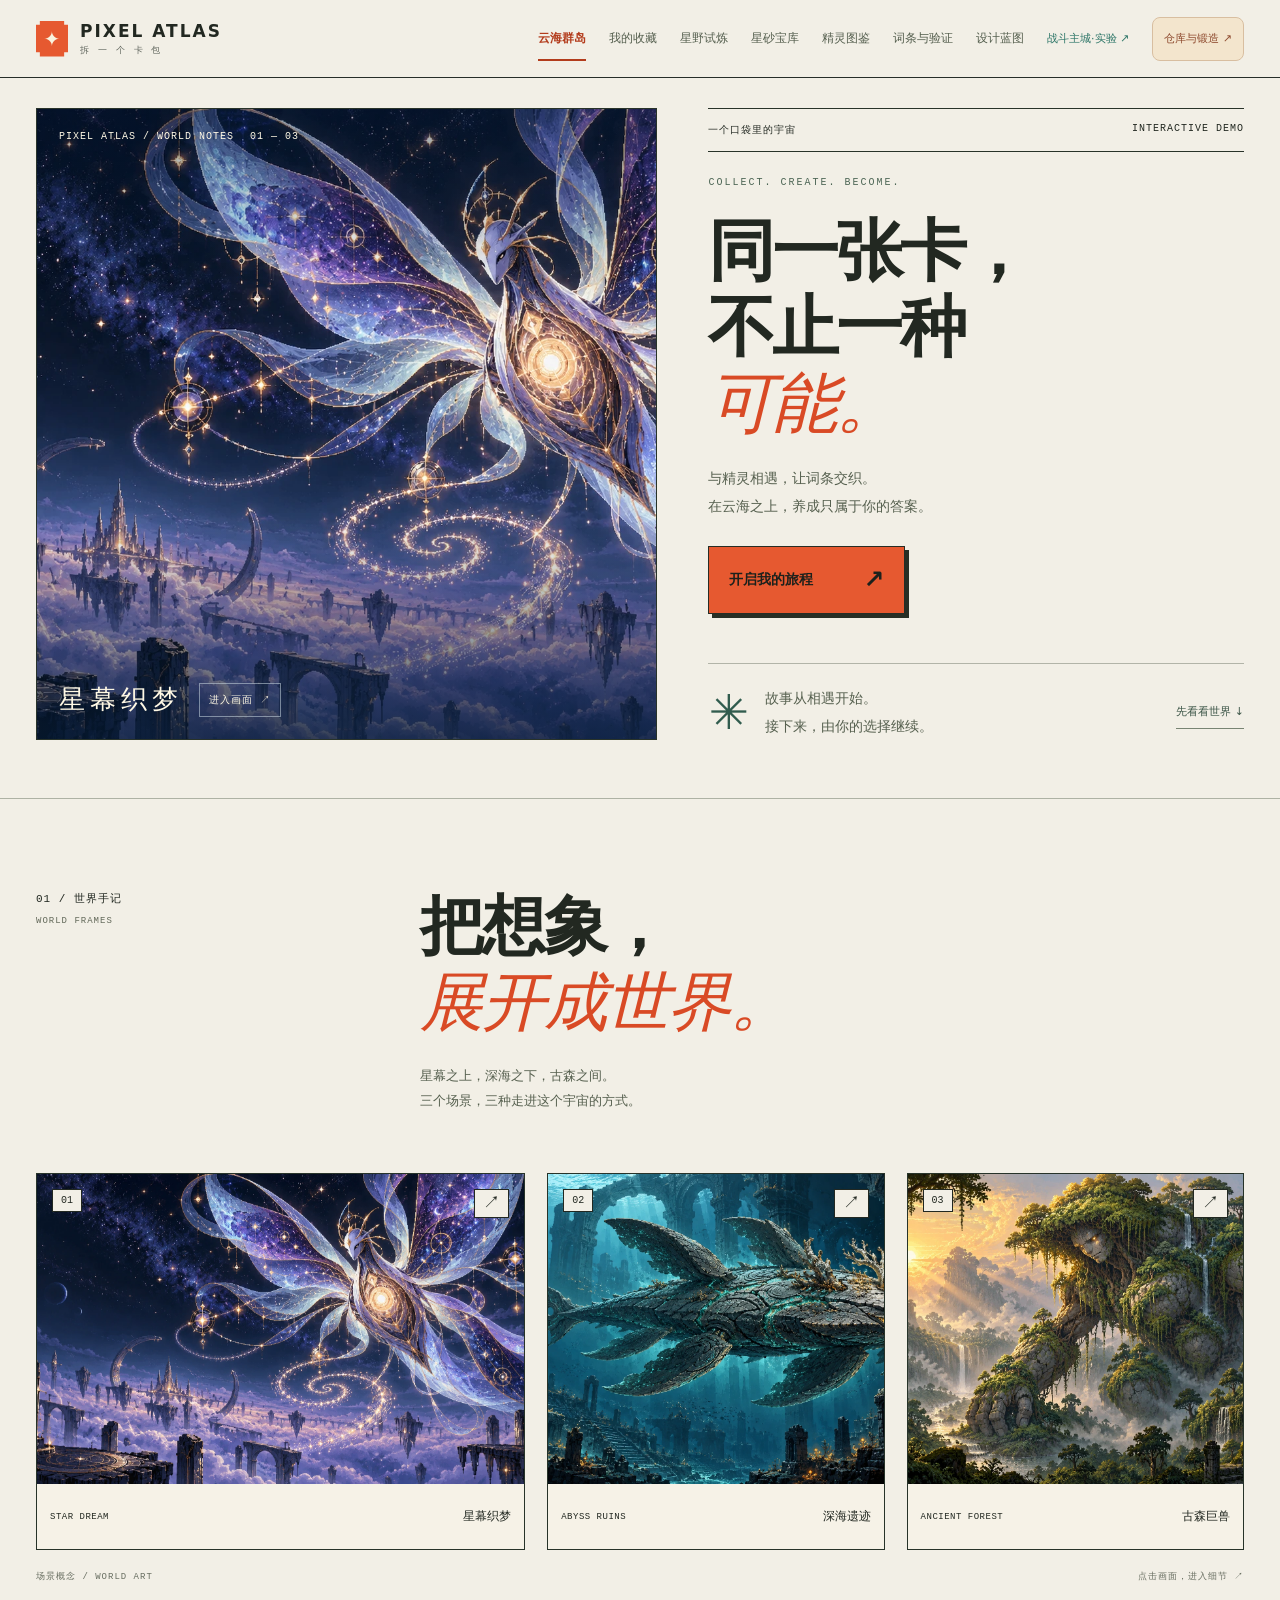
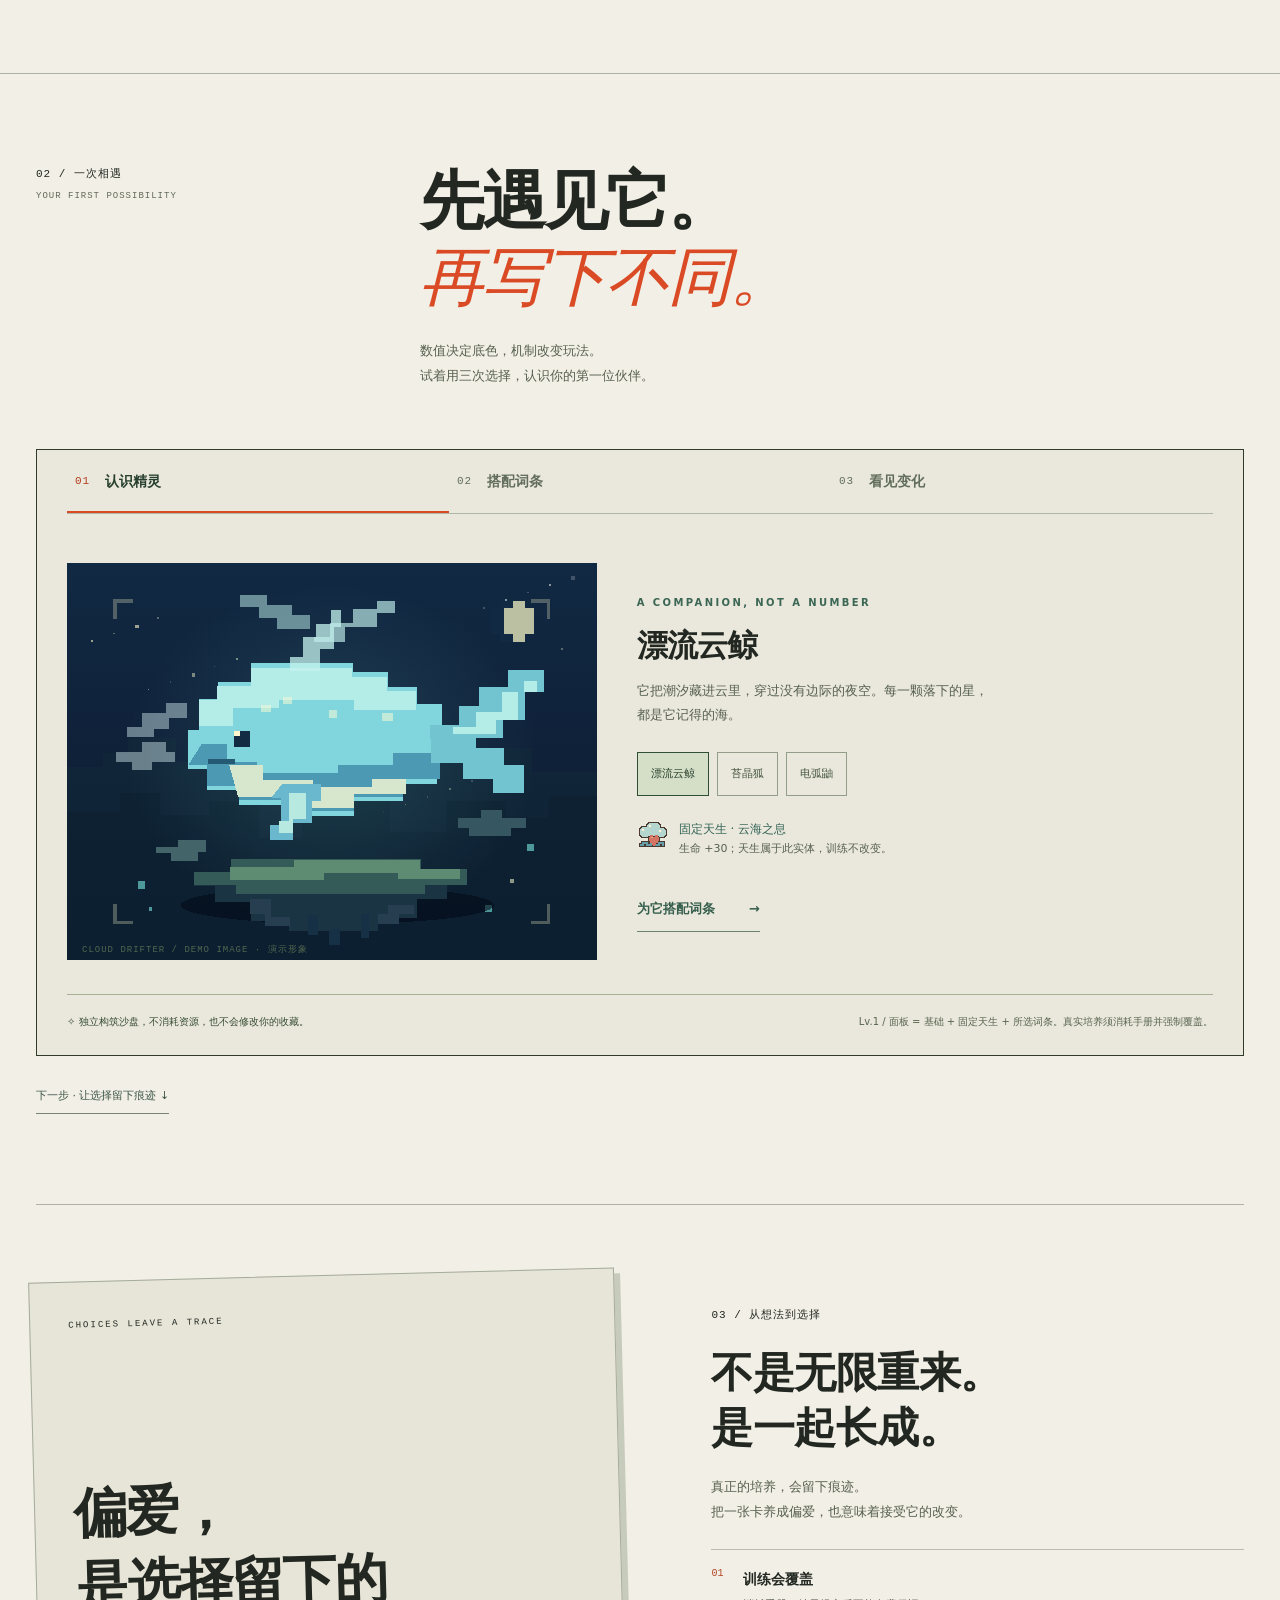
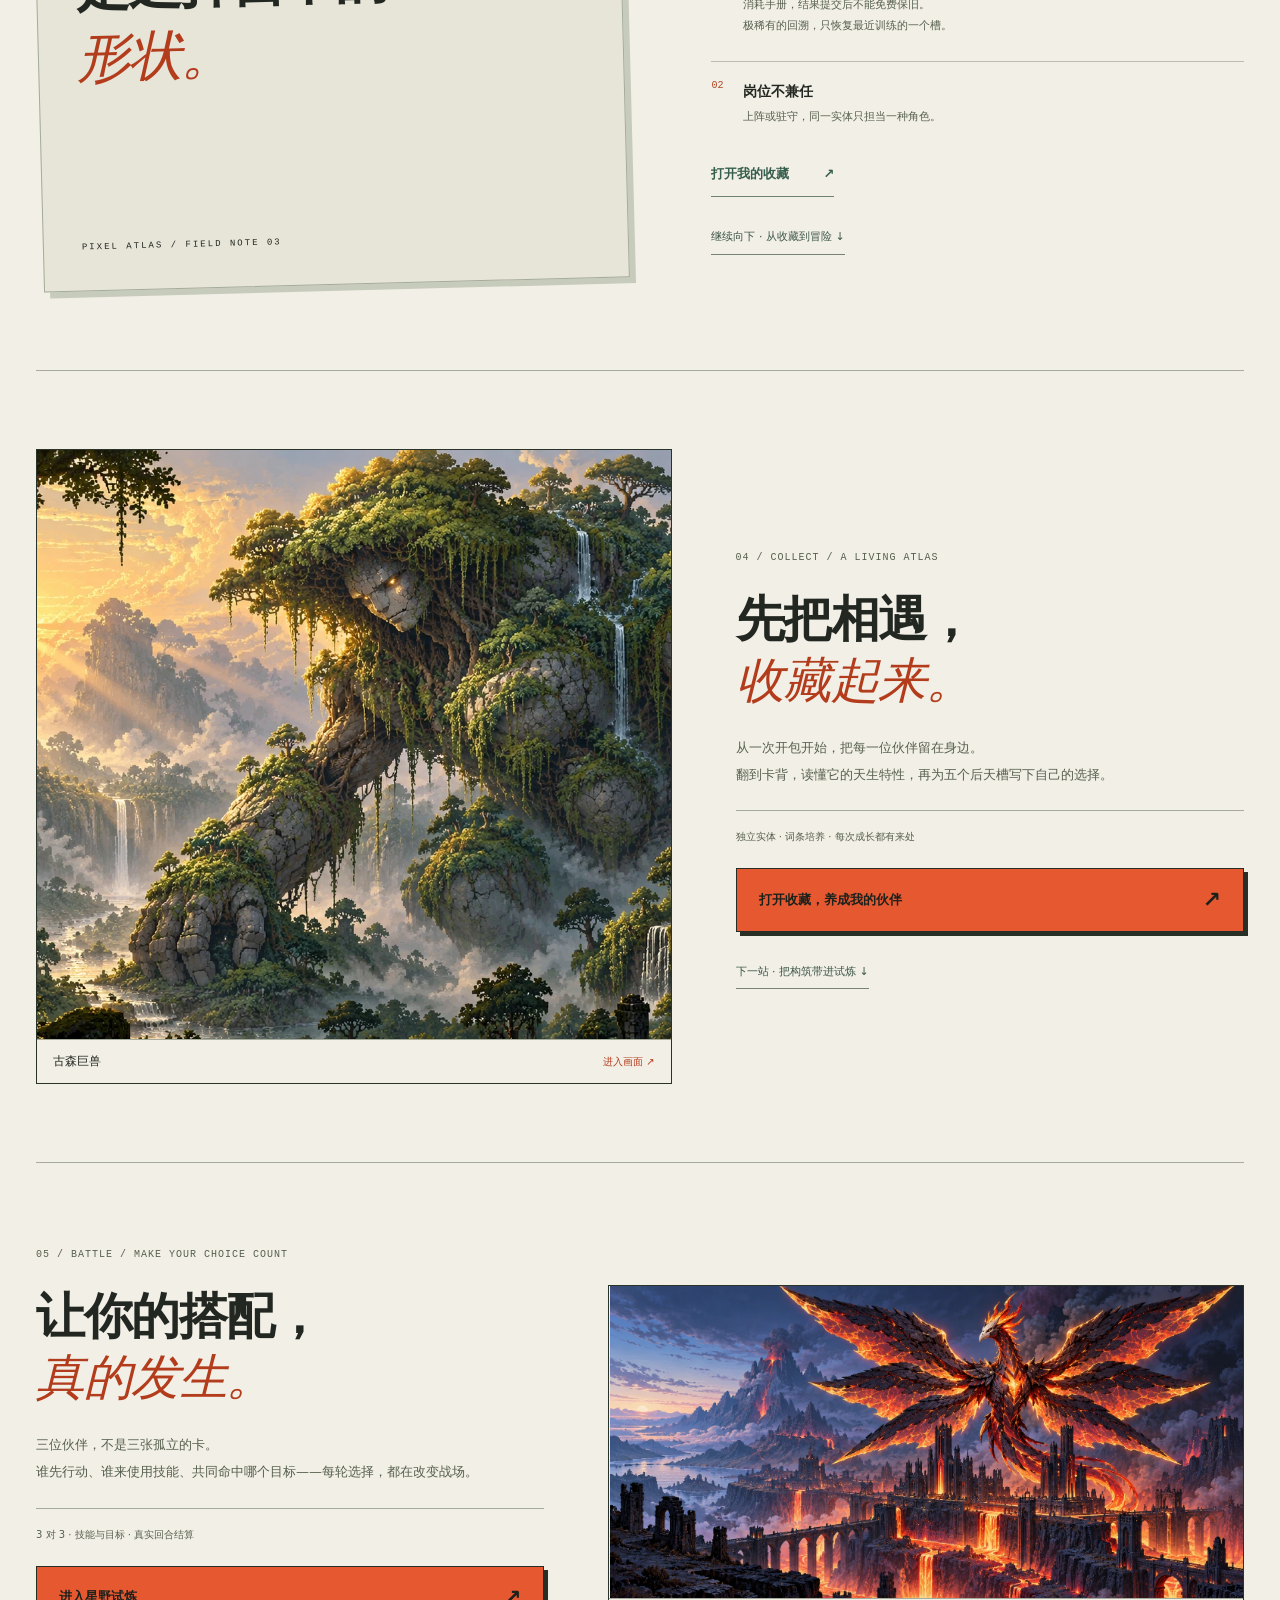
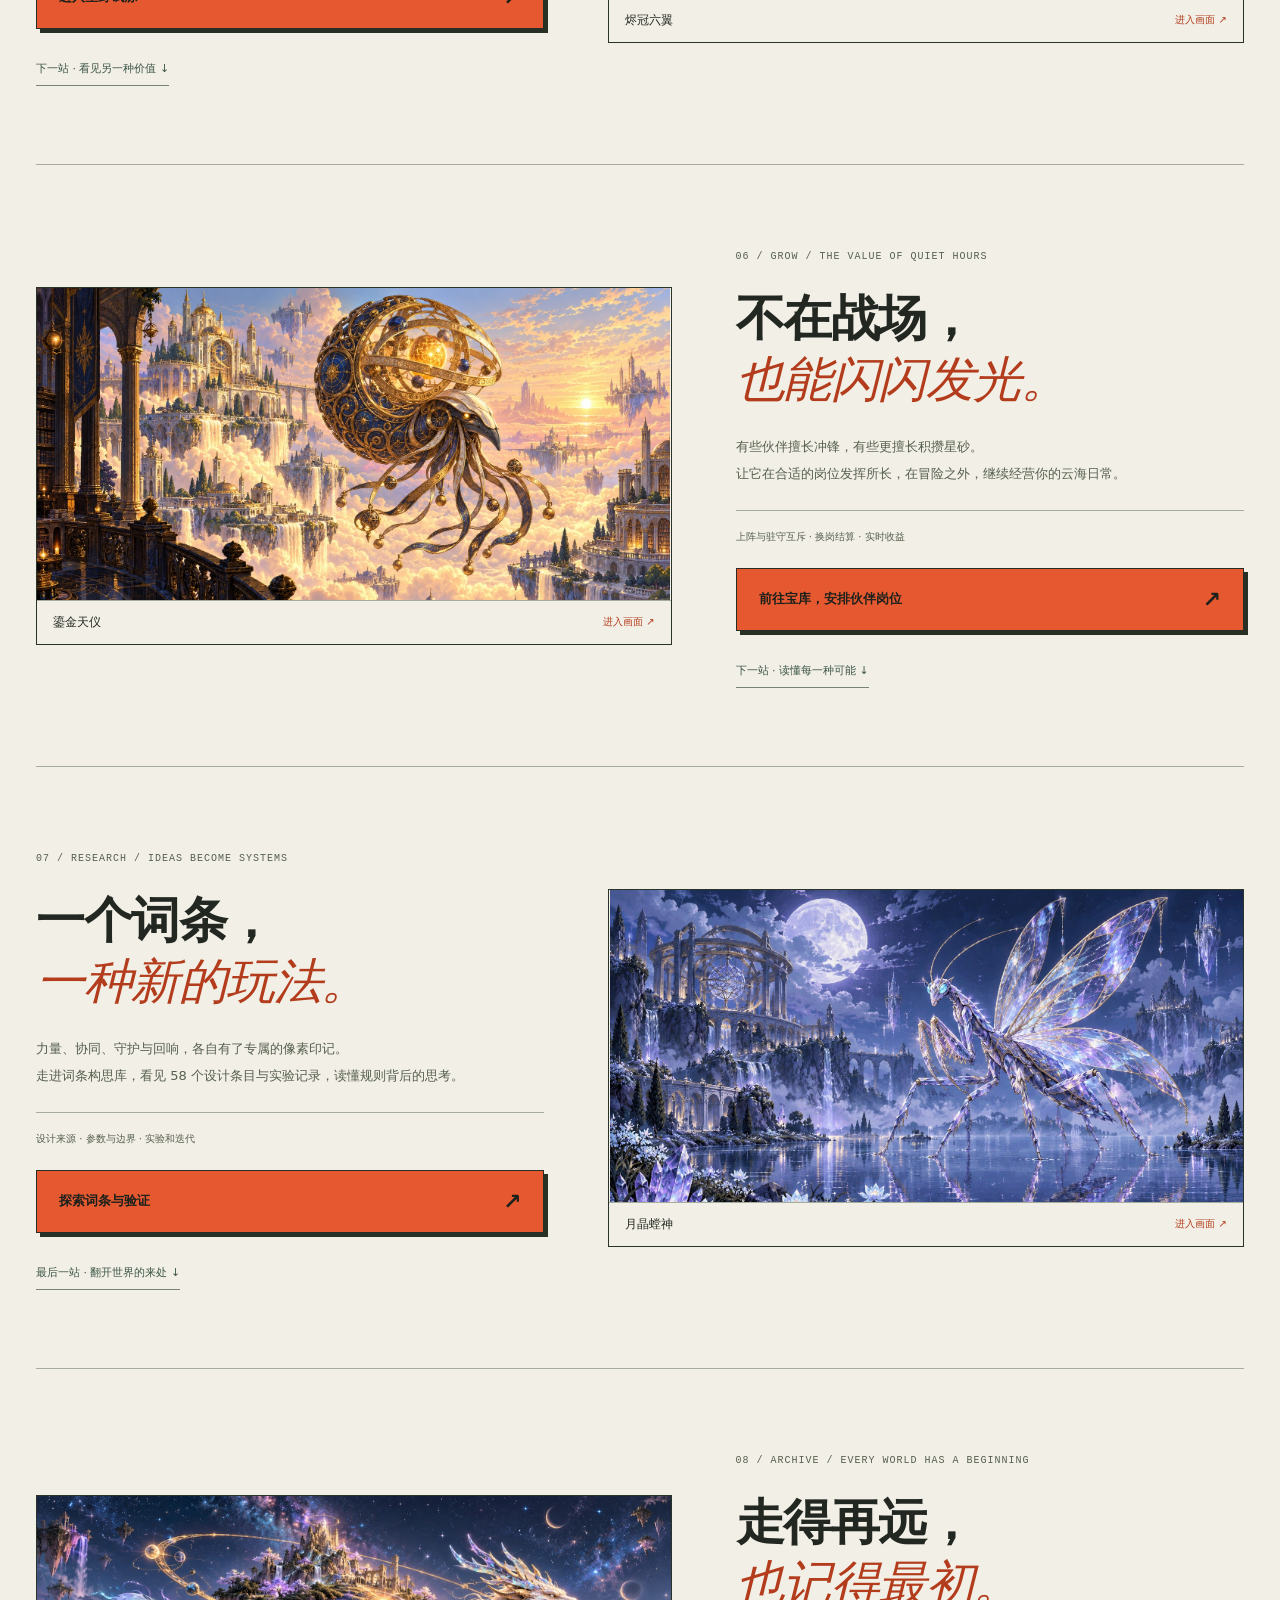
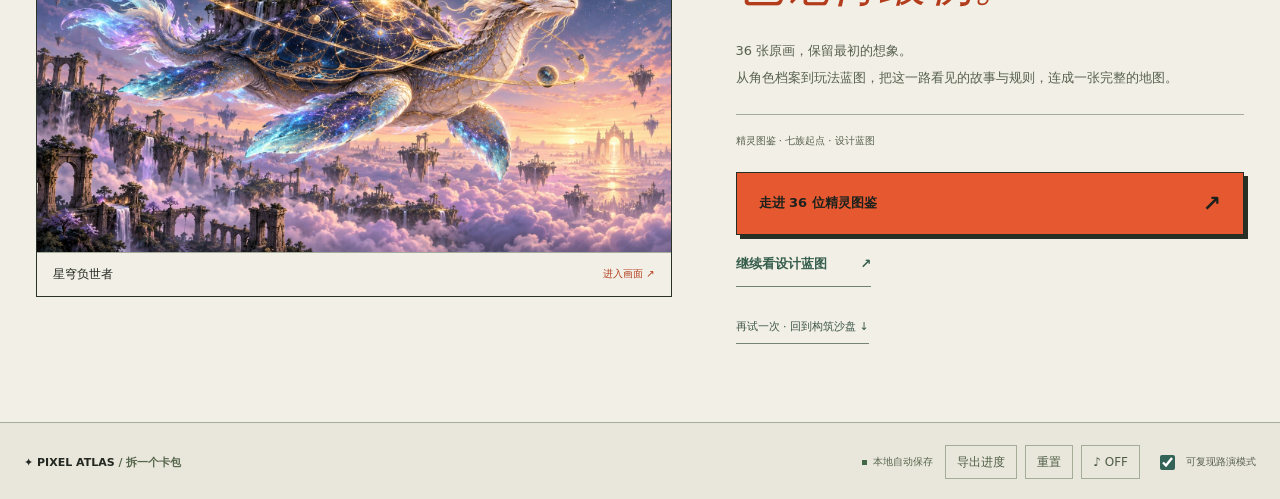
